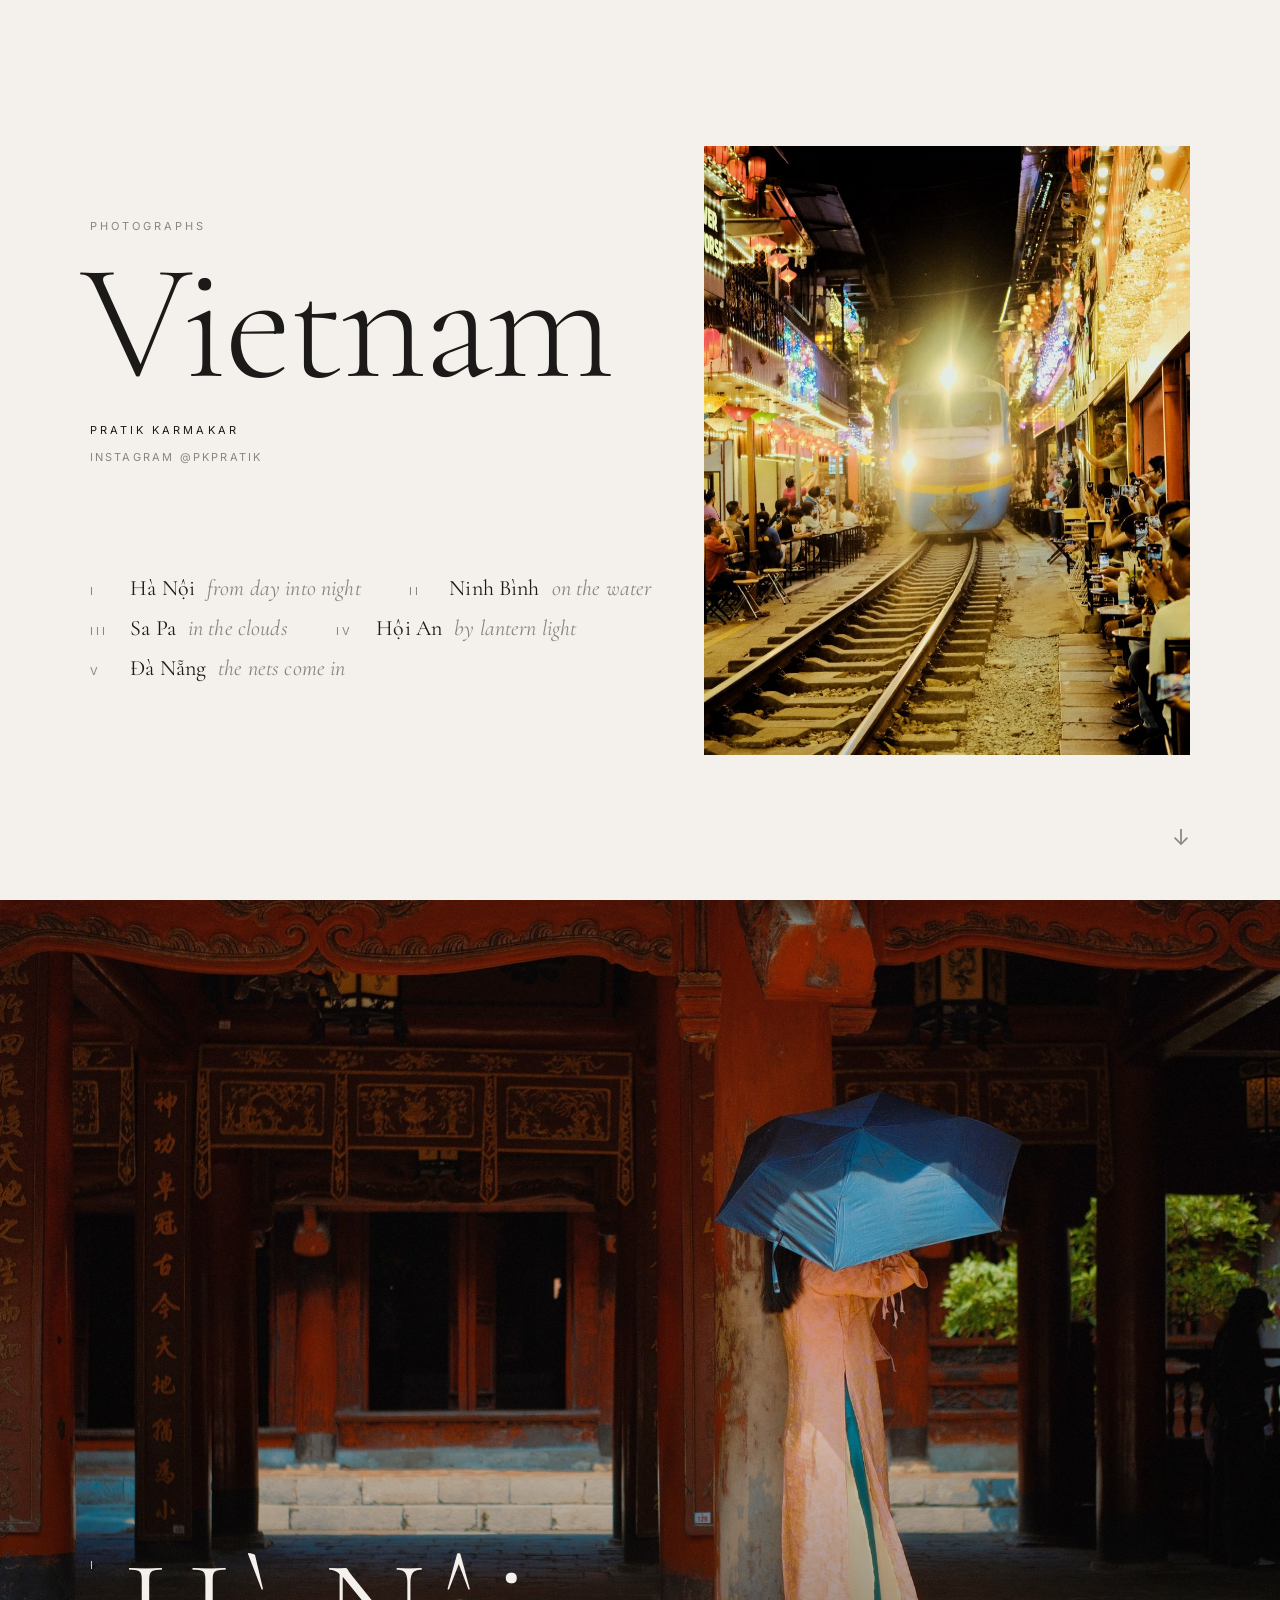
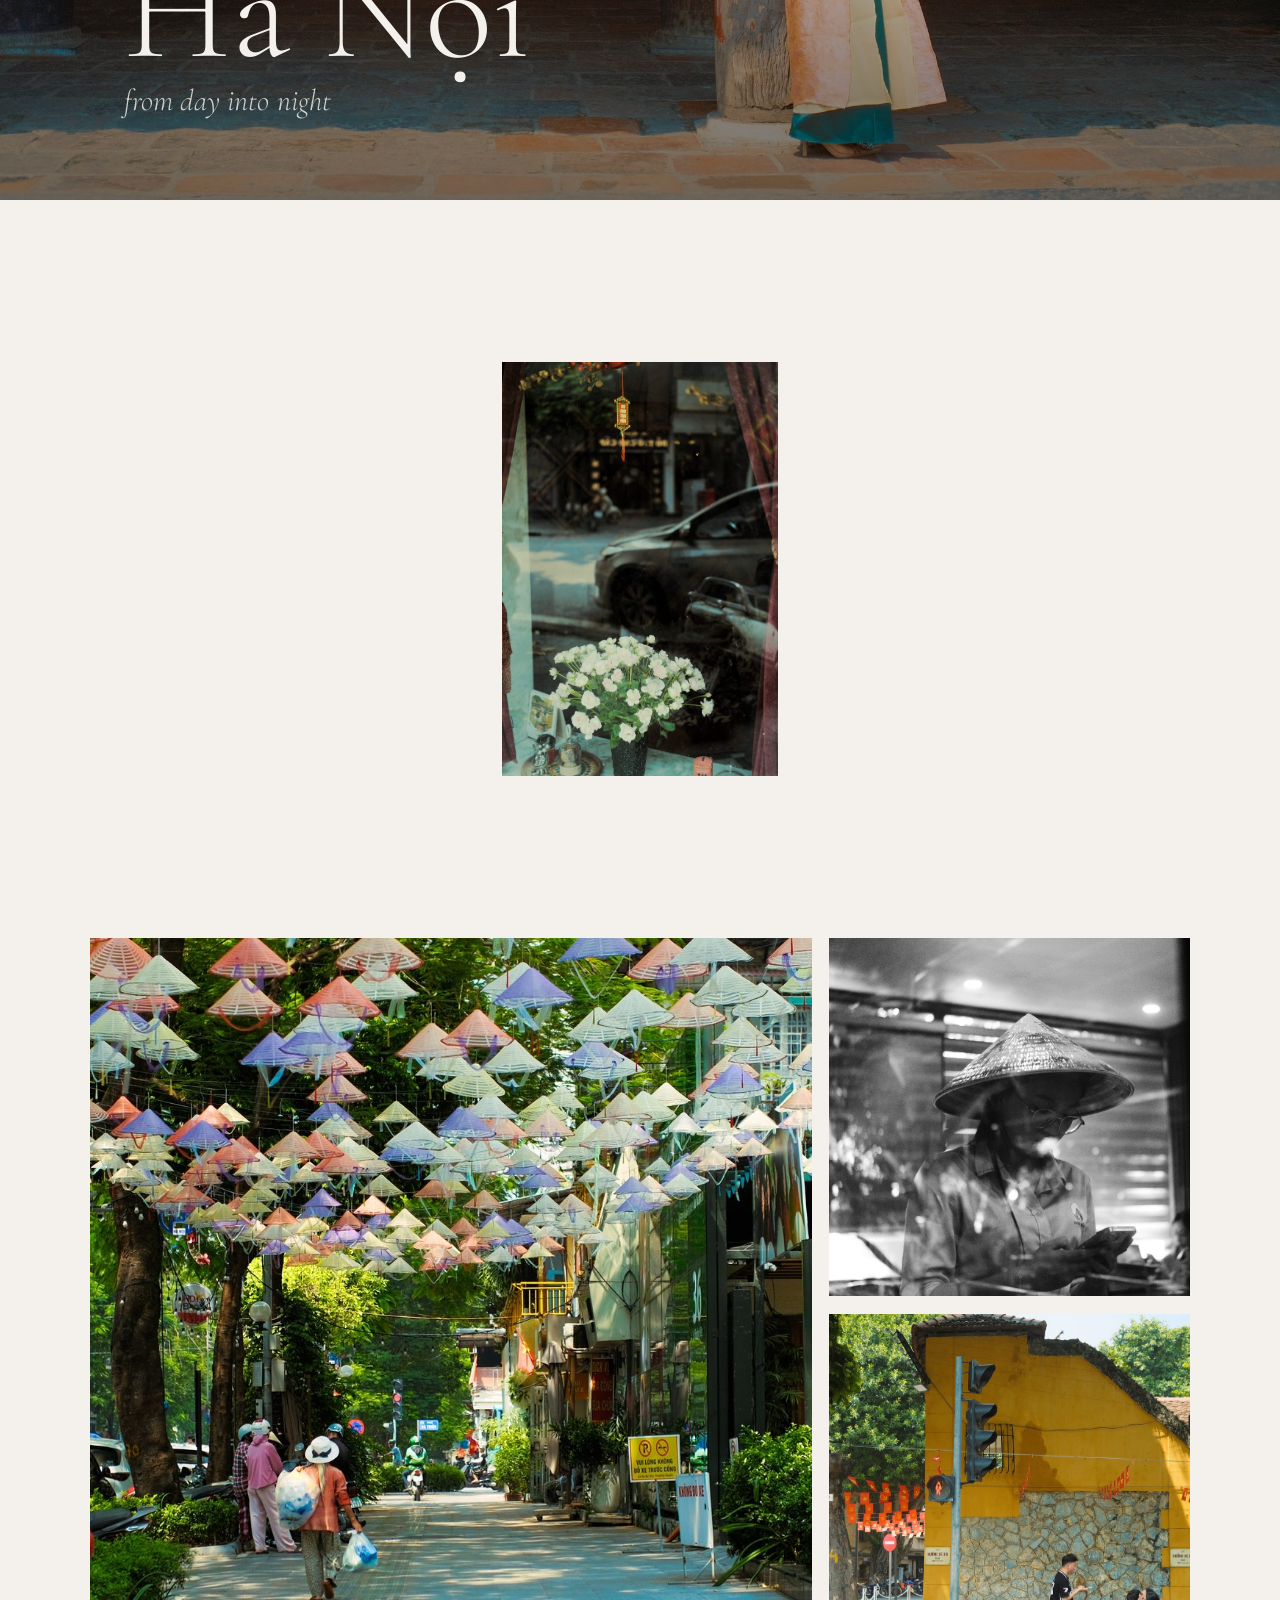
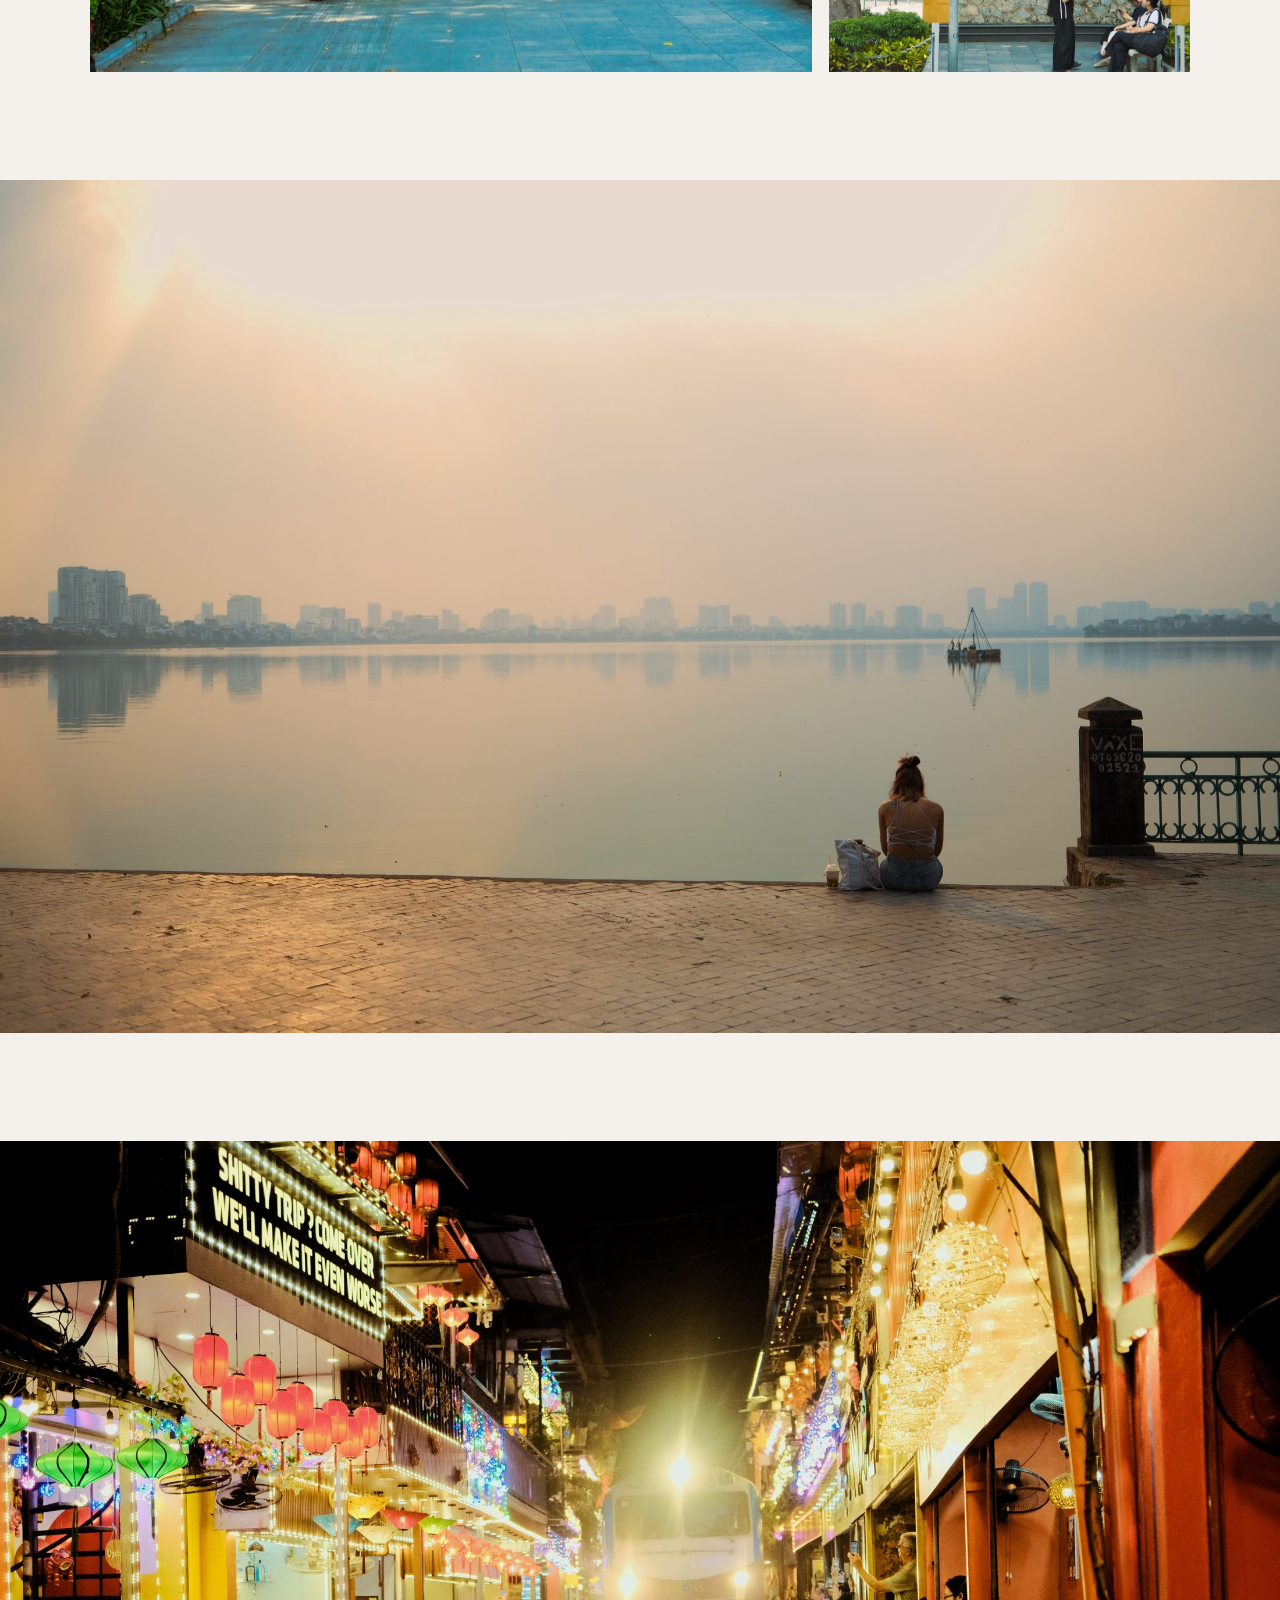
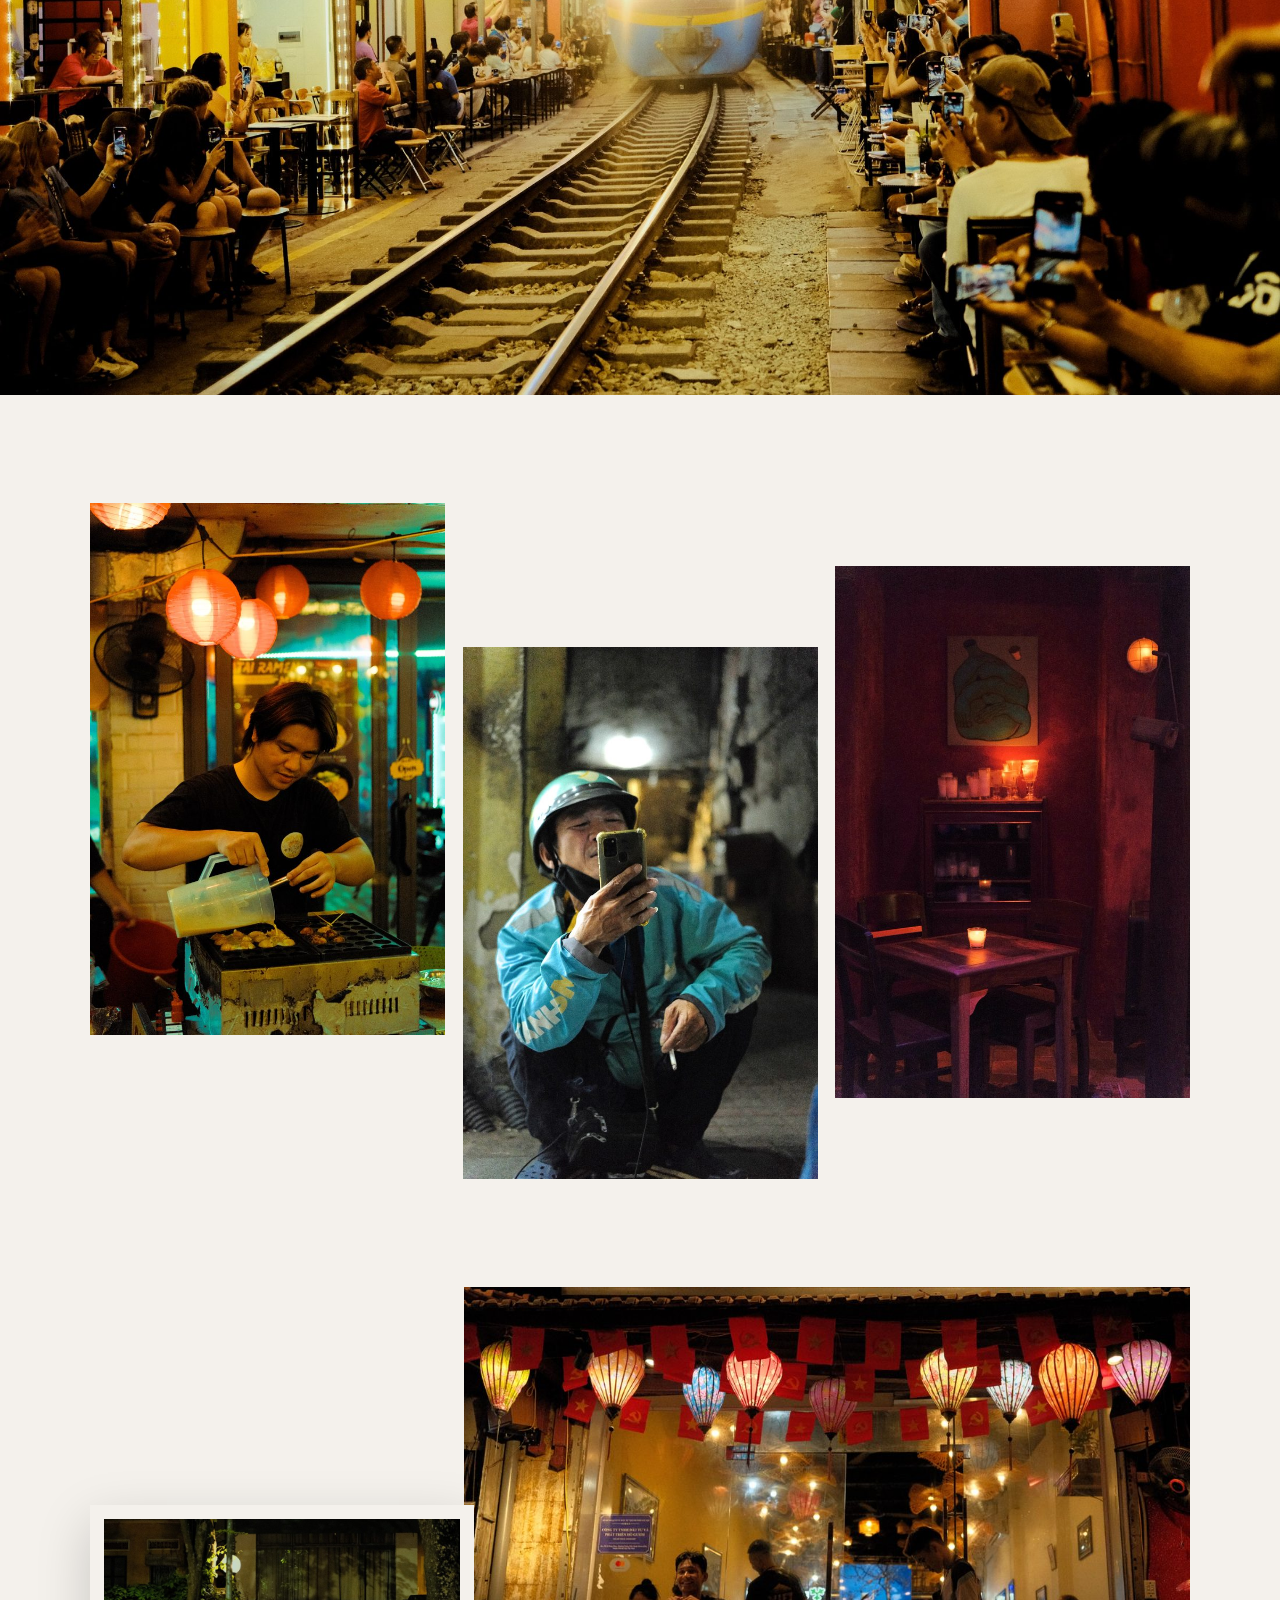
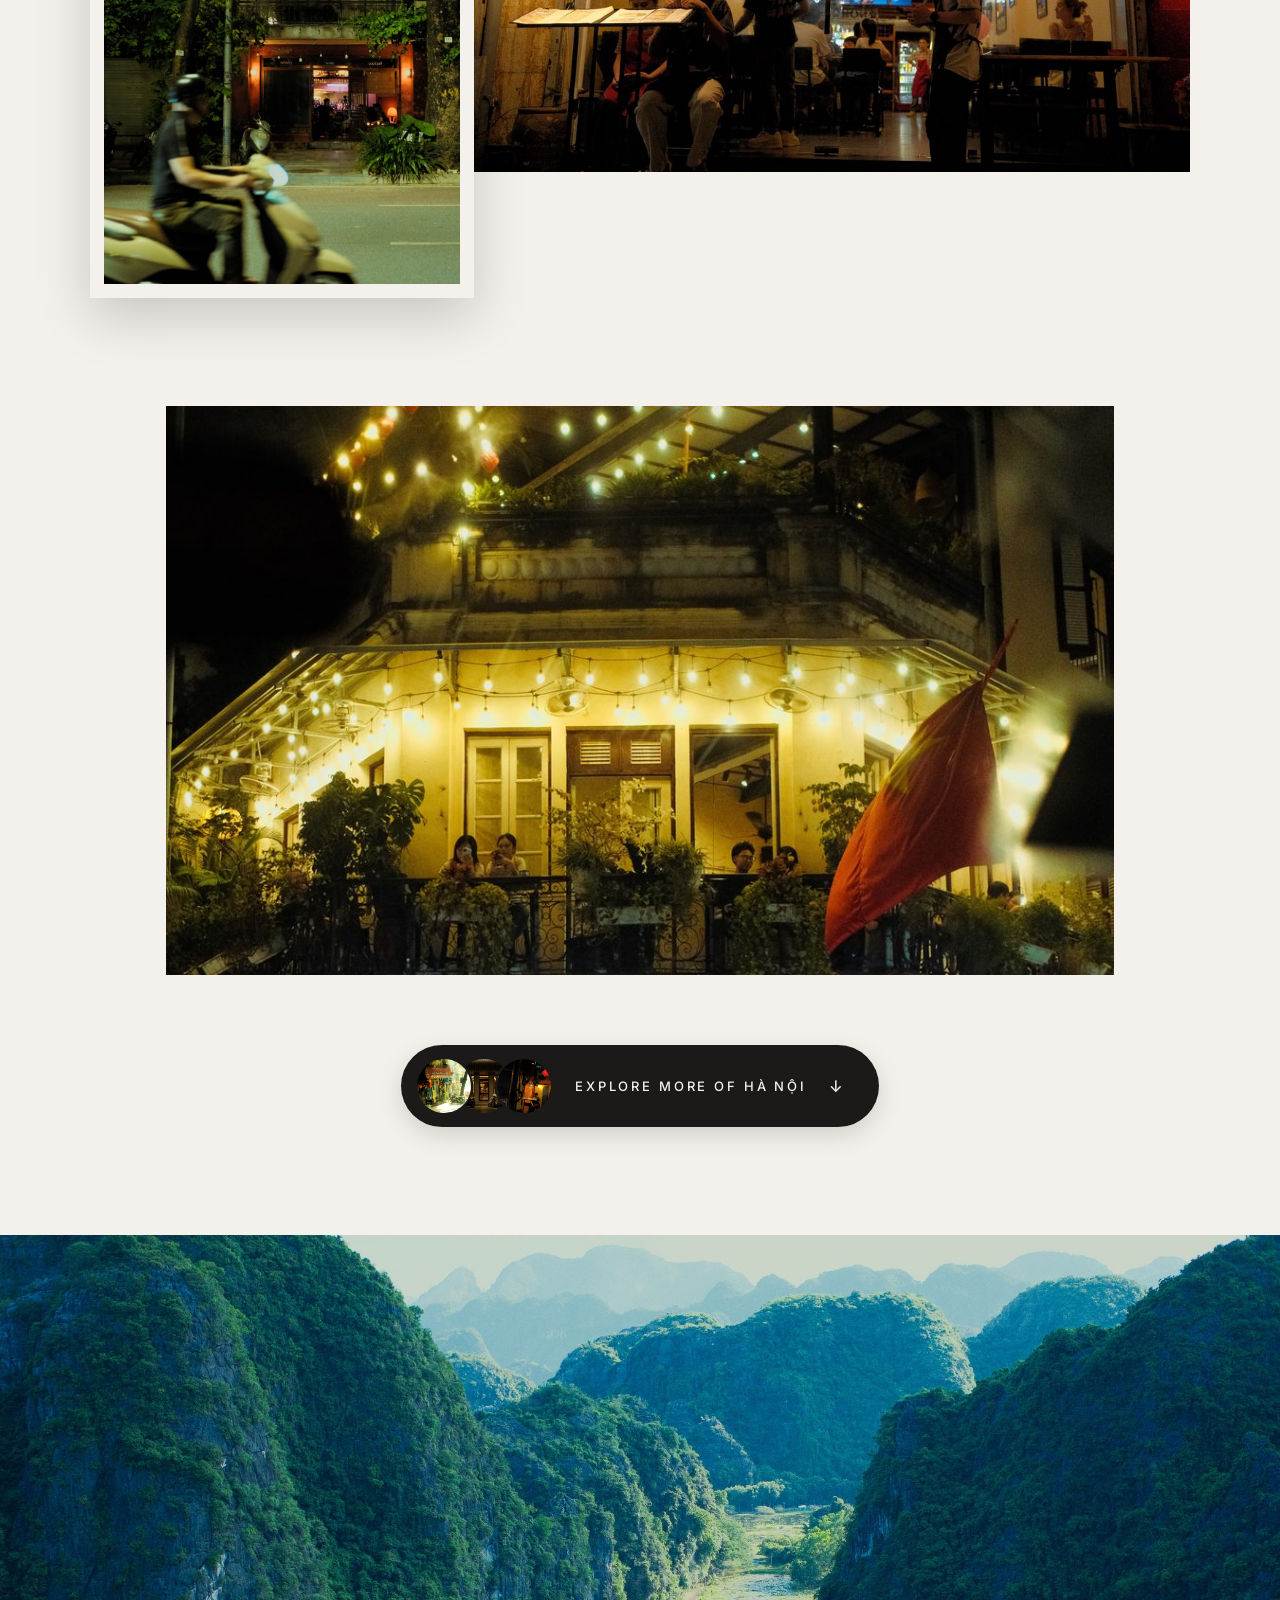
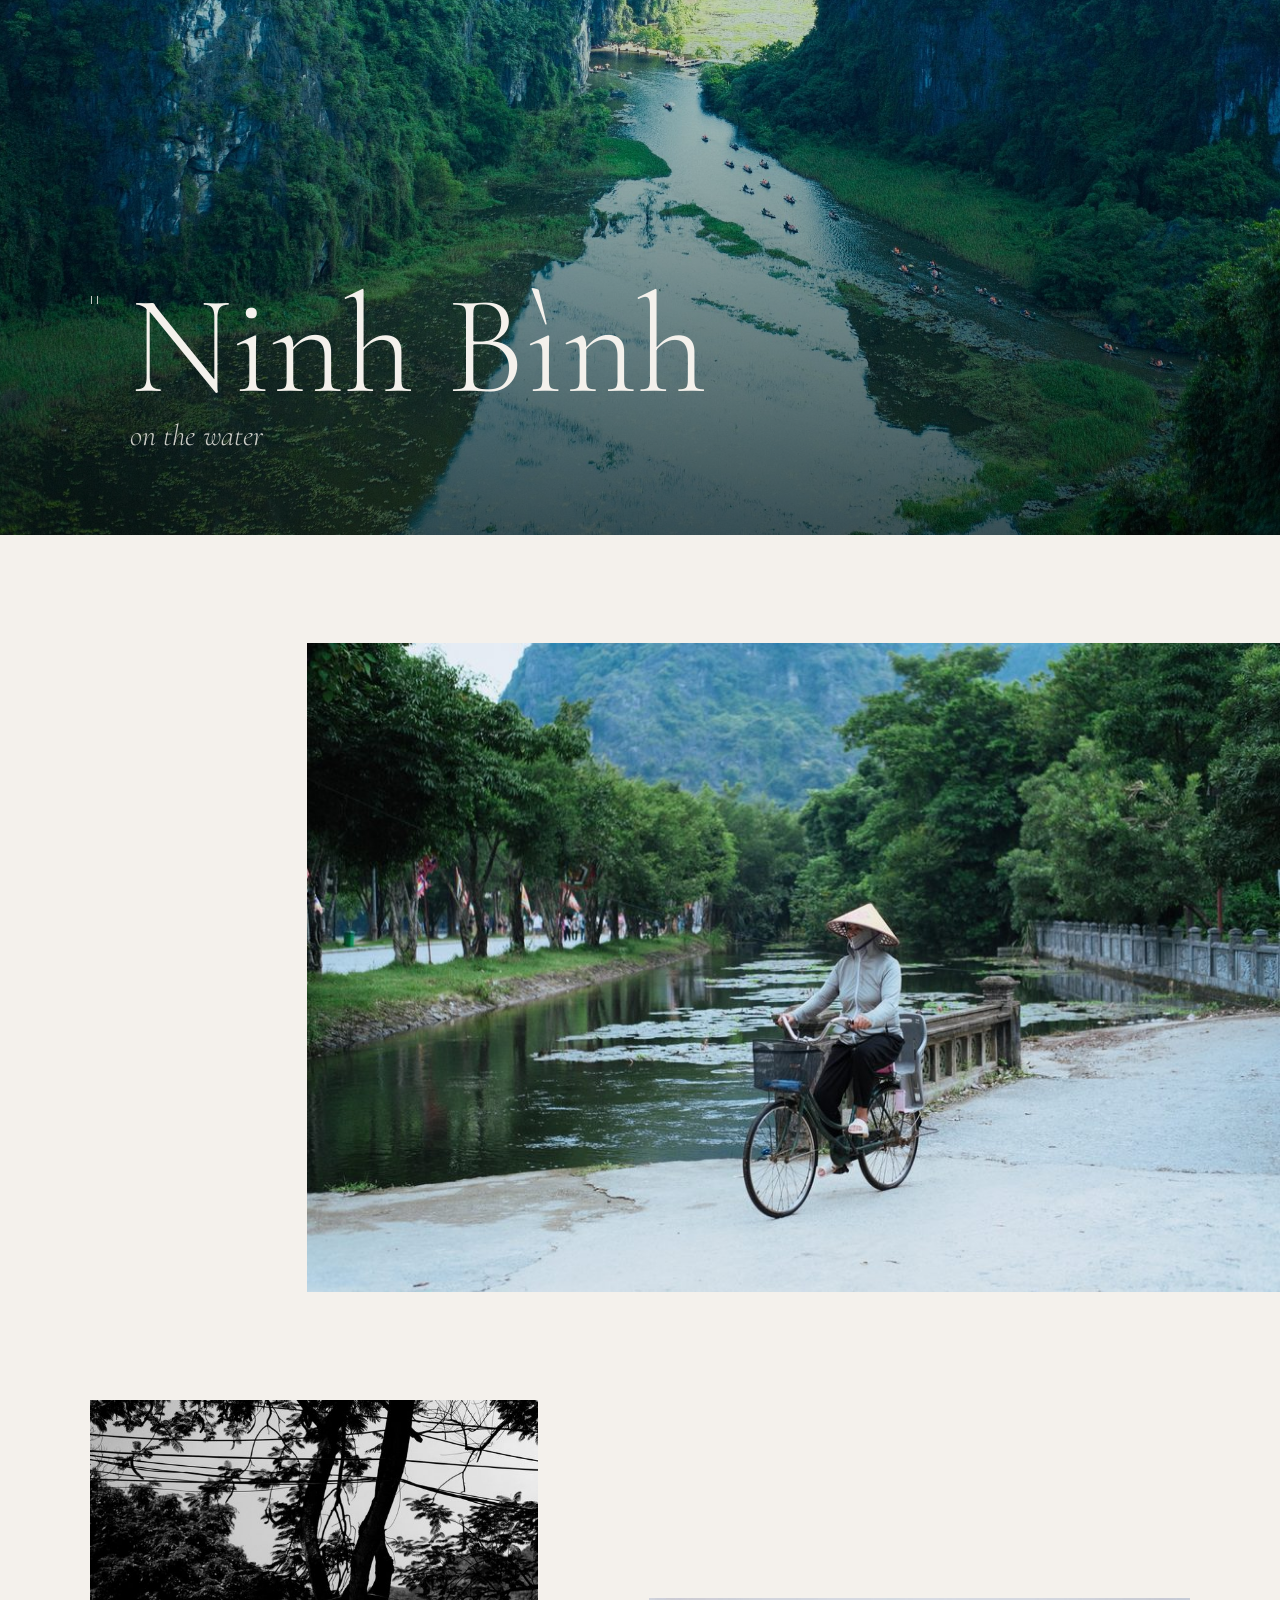
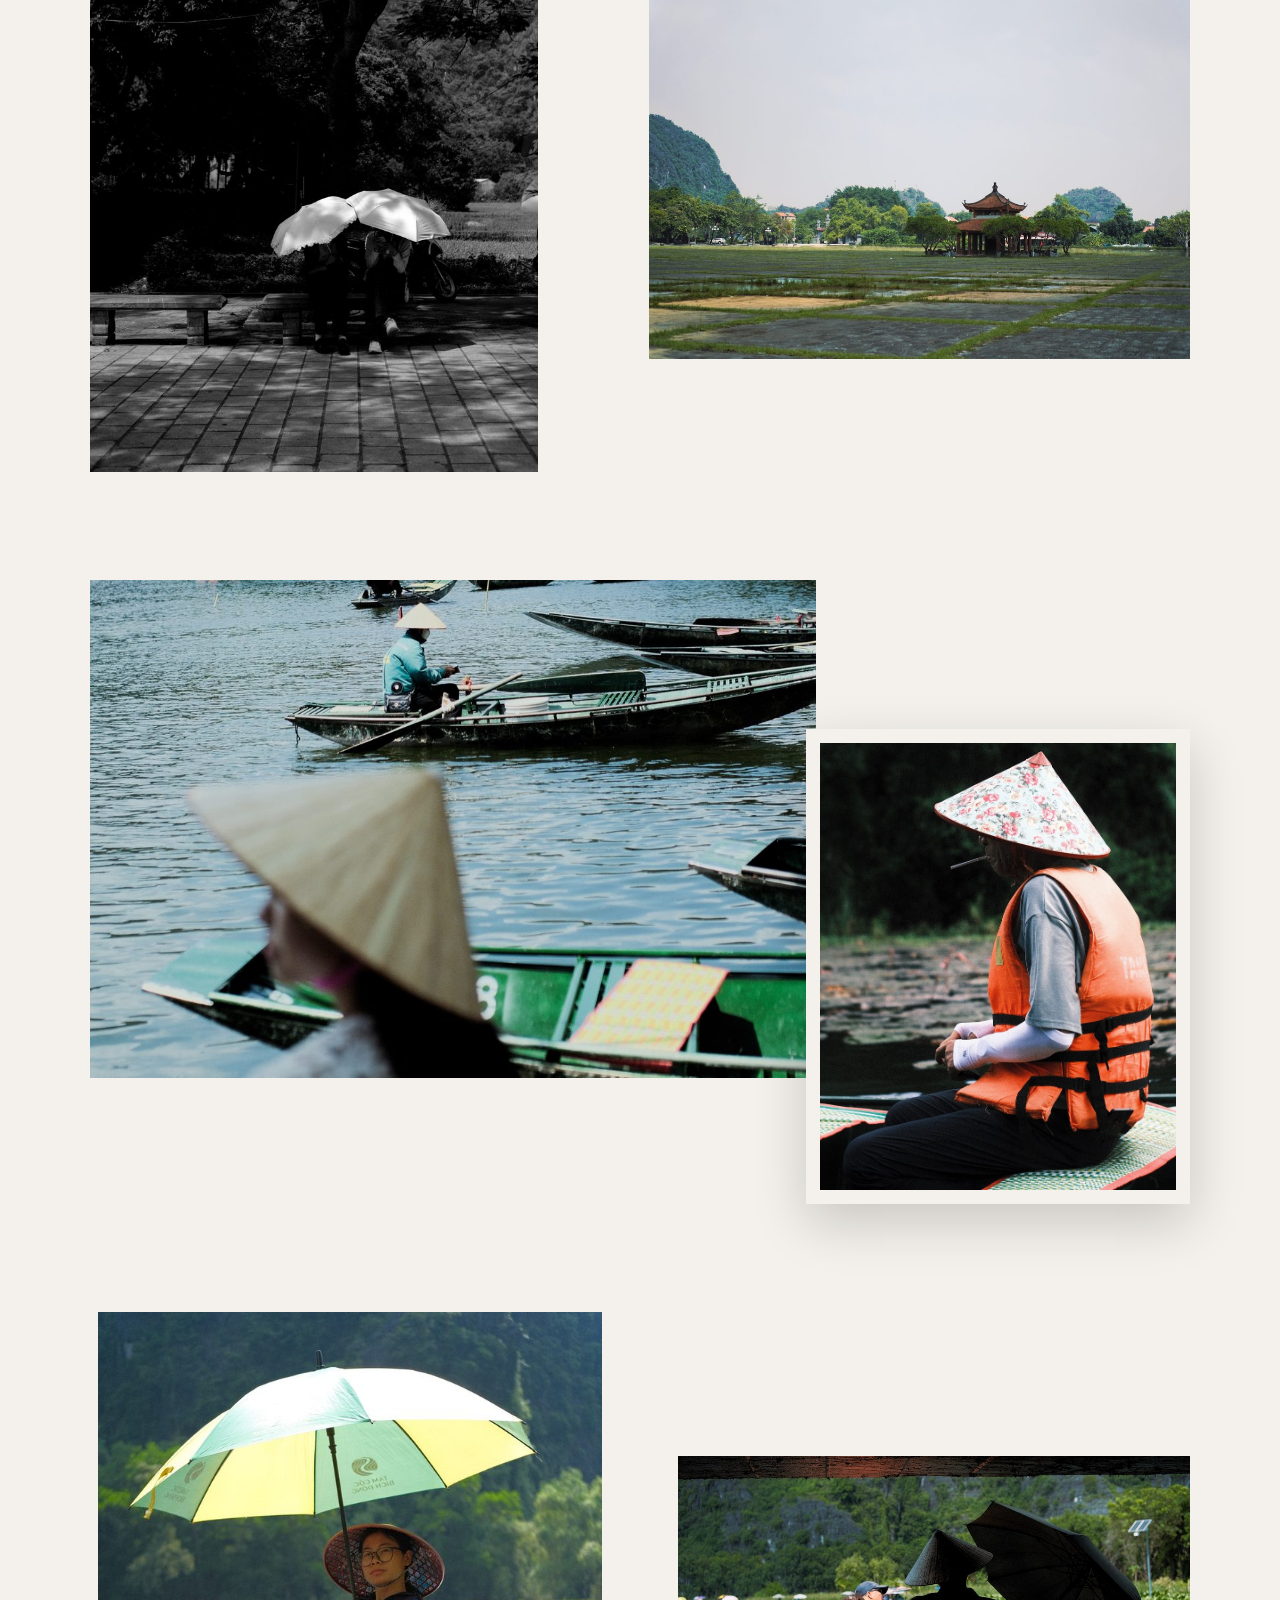
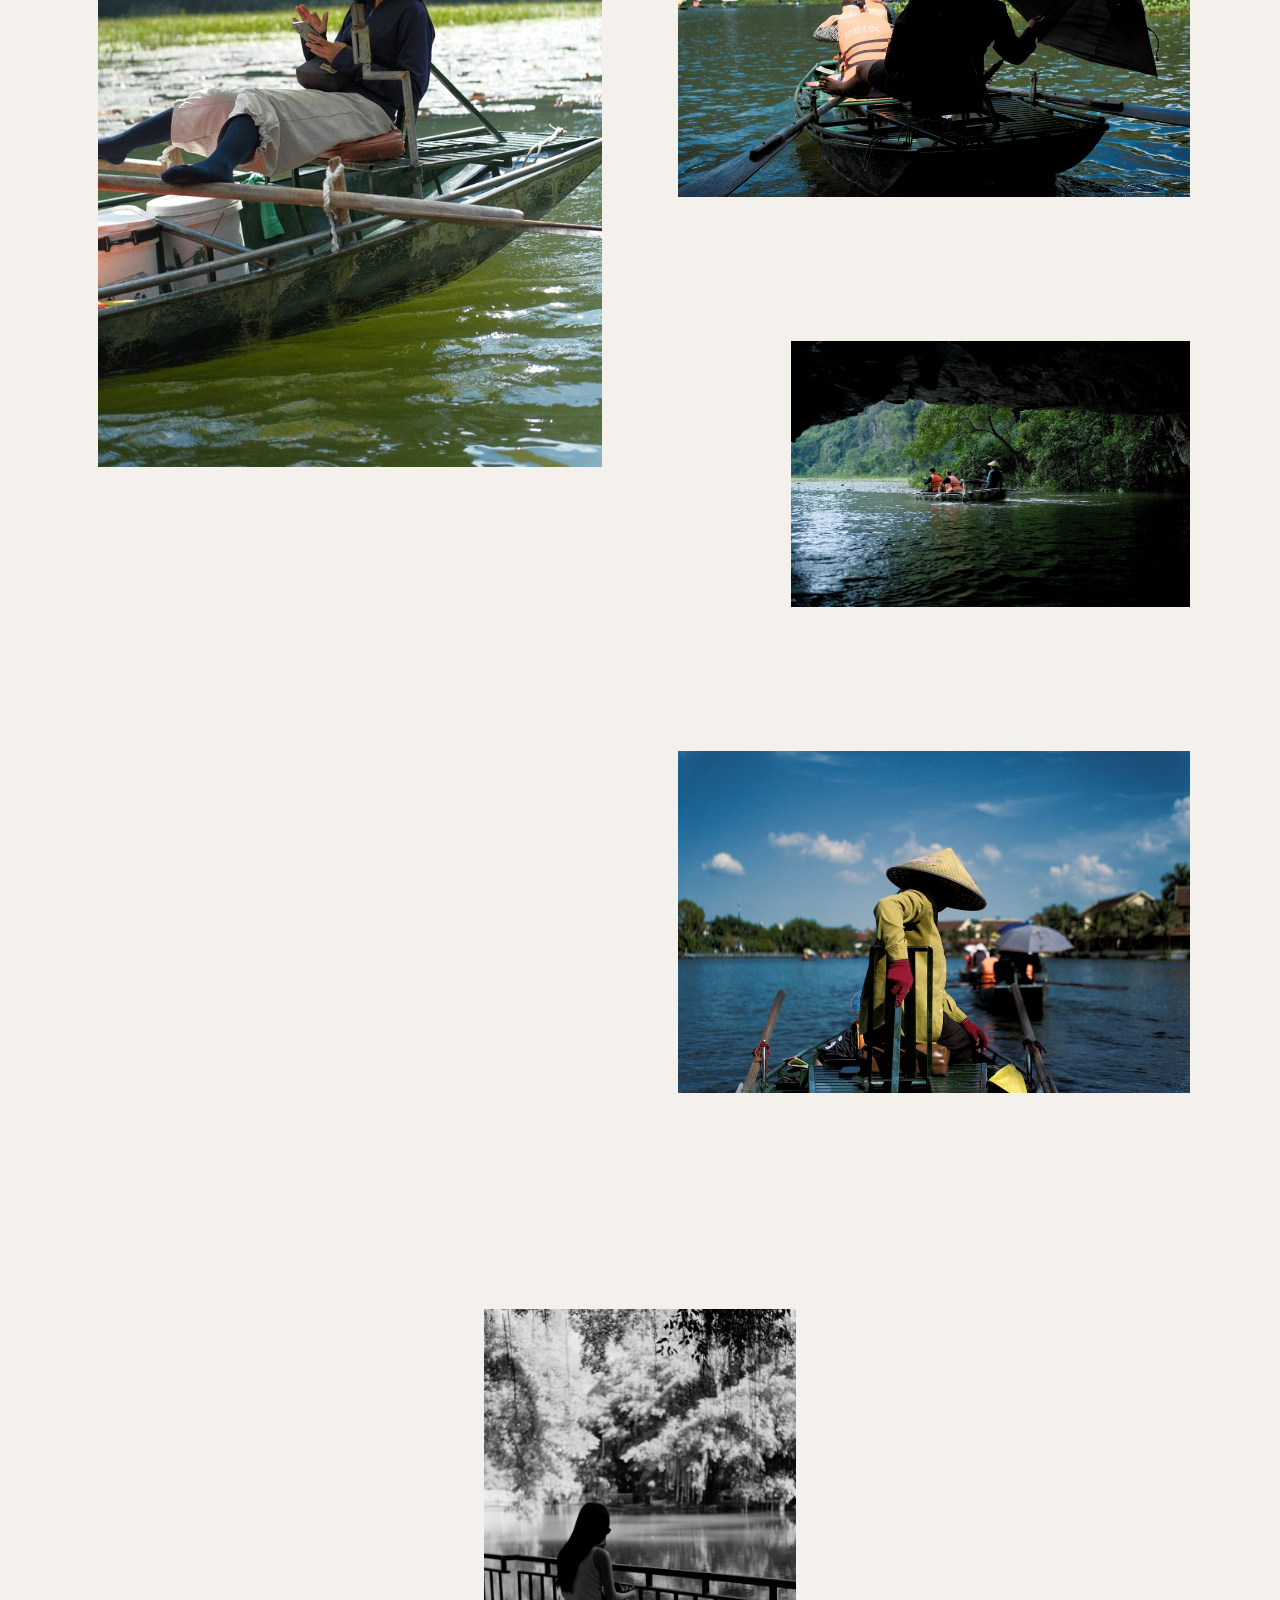
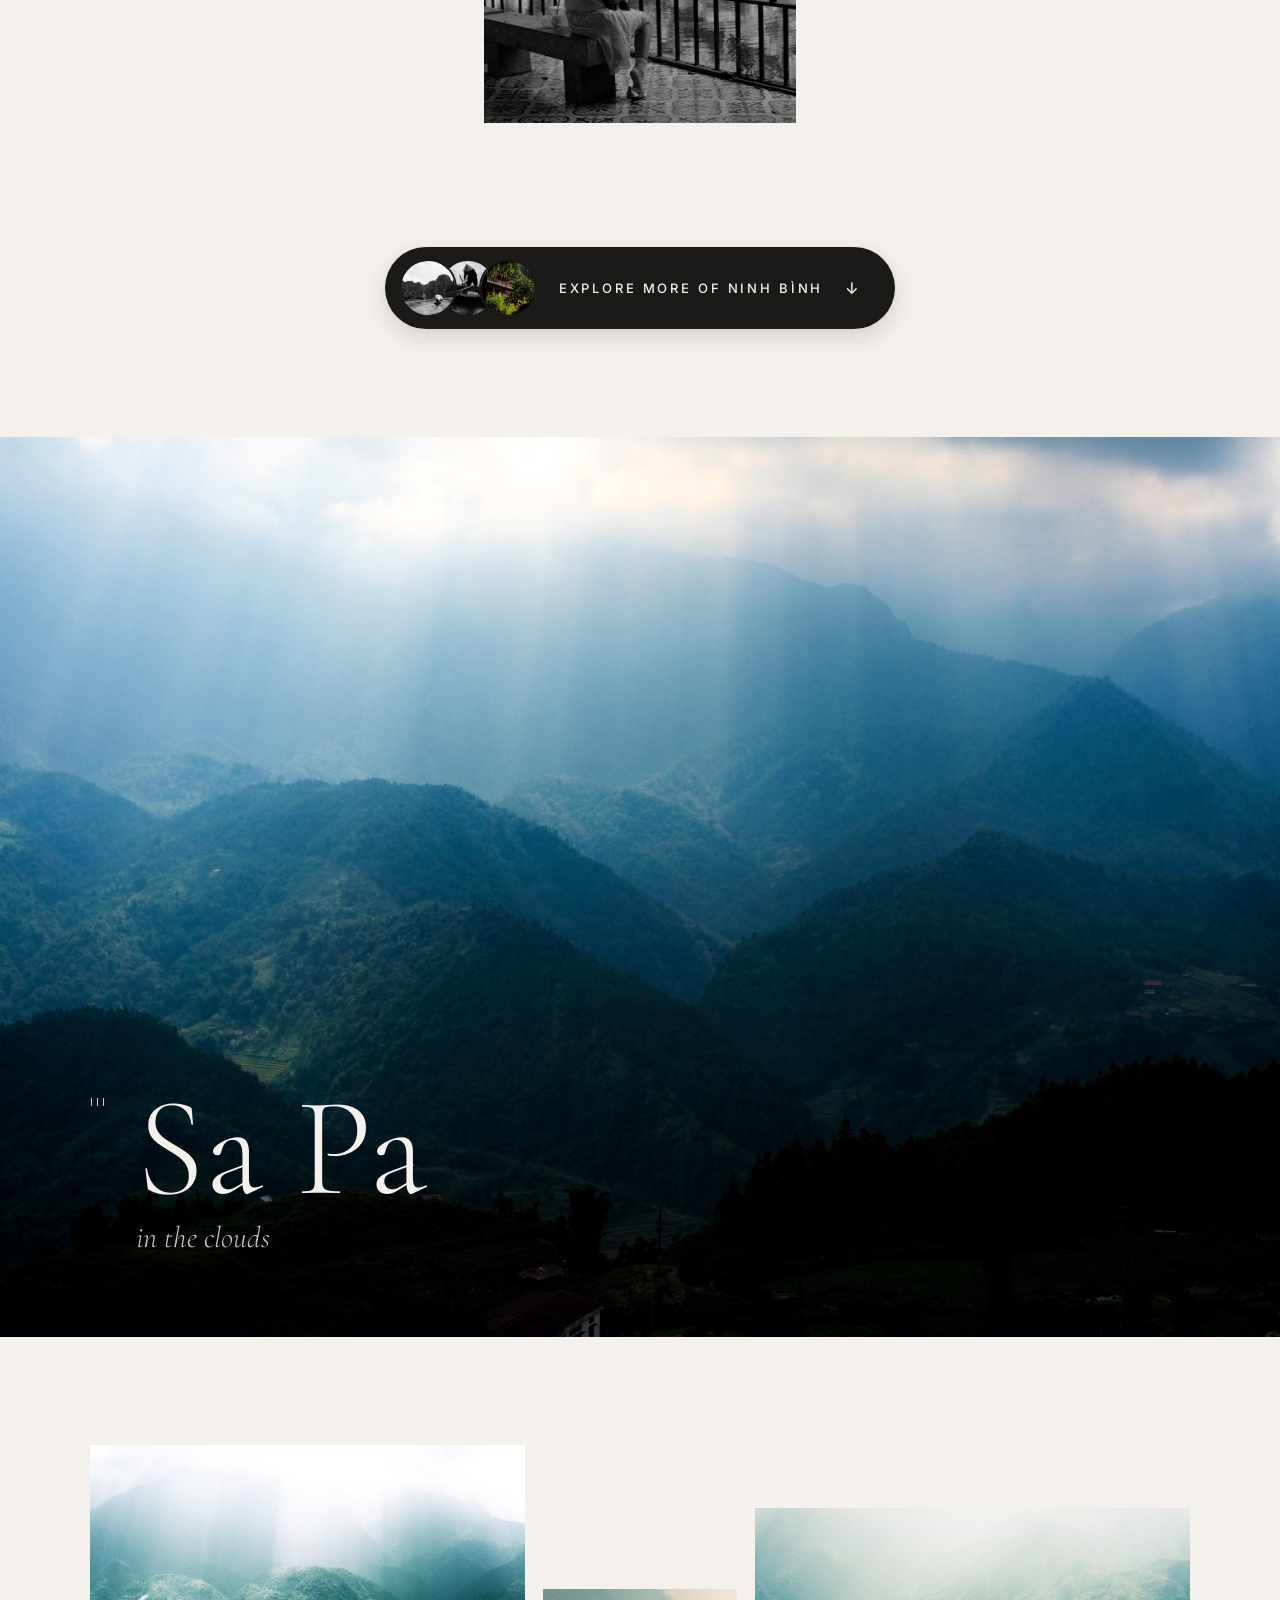
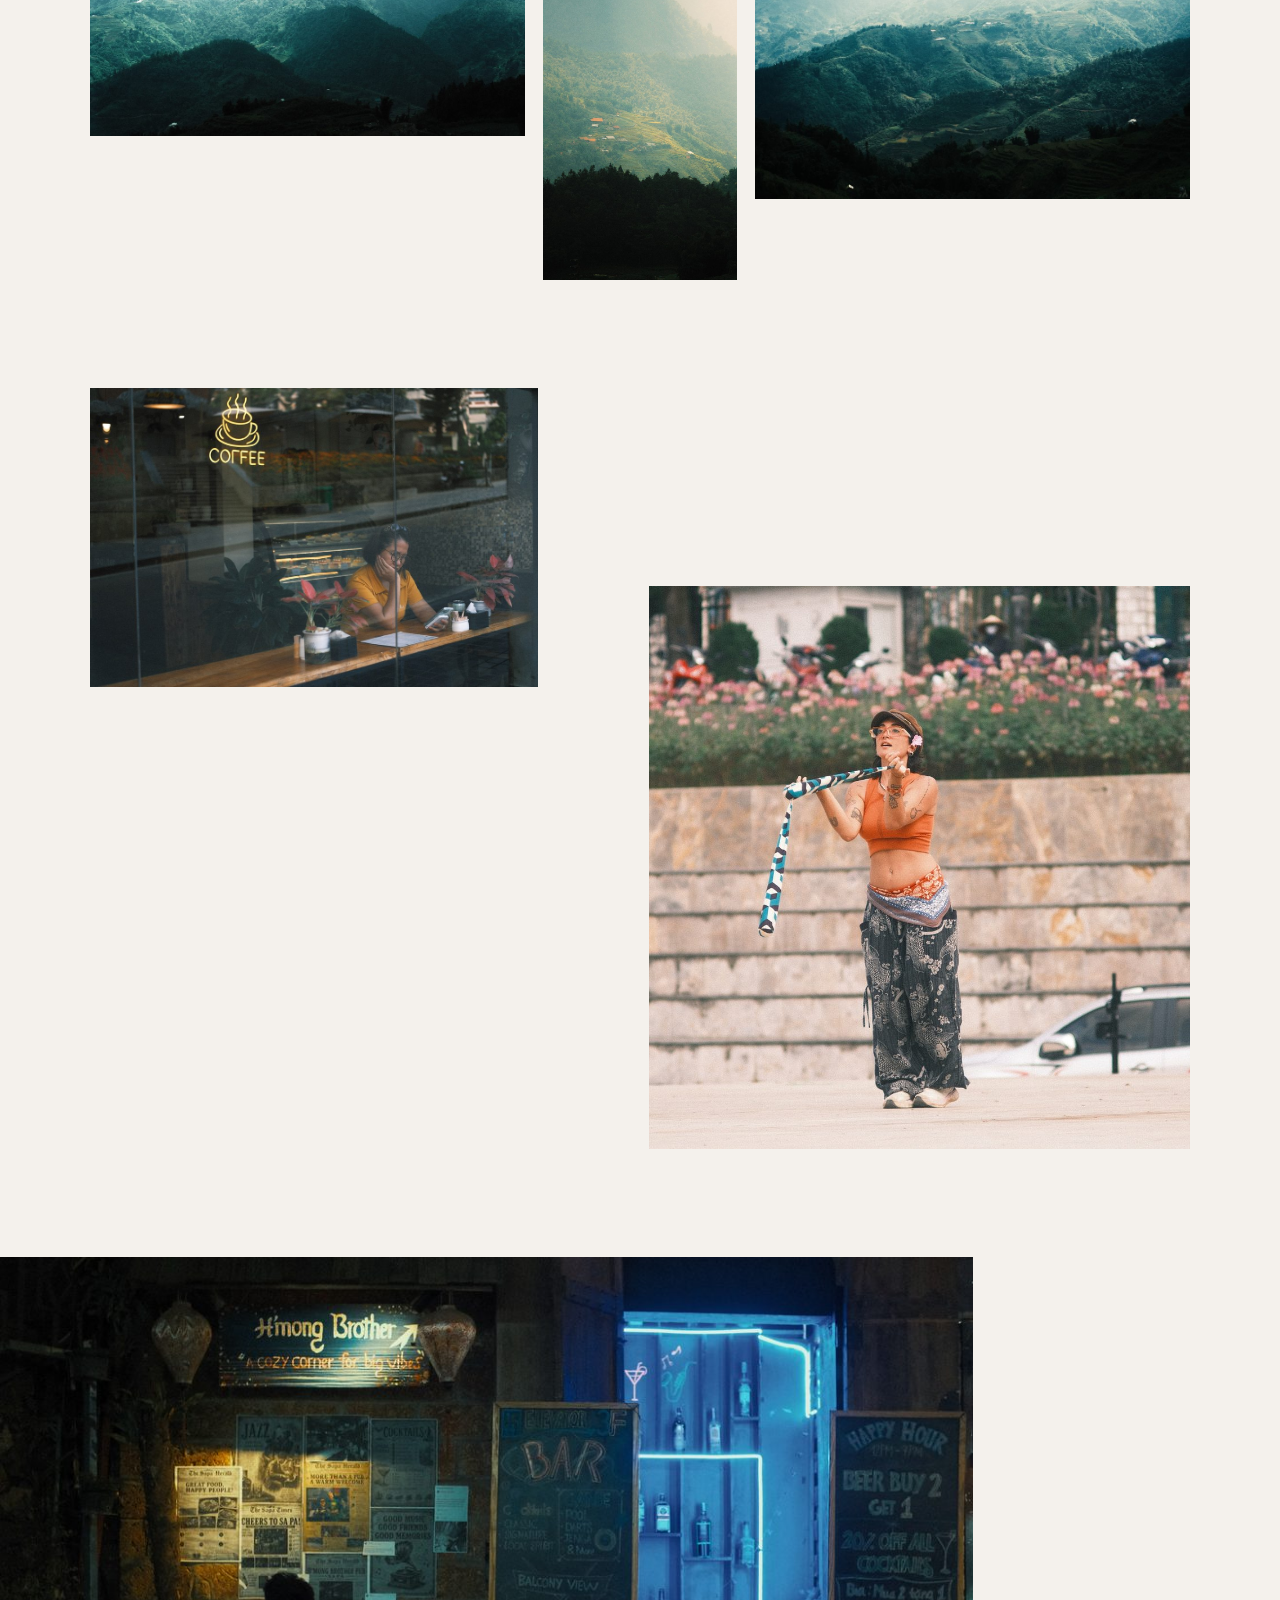
==== index.html @ 61fefc63 "Fix back to top link Co-Authored-By: Claude Opus 5.5 <noreply@anthropic.com>" ====
<!doctype html>
<html lang="en">
<head>
<meta charset="utf-8">
<meta name="viewport" content="width=device-width, initial-scale=1">
<title>Vietnam — Pratik Karmakar</title>
<meta name="description" content="Vietnam: photographs by Pratik Karmakar. Hà Nội, Ninh Bình, Sa Pa, Hội An and Đà Nẵng.">
<meta property="og:type" content="website">
<meta property="og:url" content="https://pratik2358.github.io/vietnam-photos/">
<meta property="og:title" content="Vietnam — Pratik Karmakar">
<meta property="og:description" content="Photographs by Pratik Karmakar. Hà Nội, Ninh Bình, Sa Pa, Hội An and Đà Nẵng.">
<meta property="og:image" content="https://pratik2358.github.io/vietnam-photos/img/share.jpg">
<meta property="og:image:width" content="1200">
<meta property="og:image:height" content="630">
<meta property="og:image:alt" content="Boats with lanterns on the river in Hội An at blue hour, under a full moon">
<meta name="twitter:card" content="summary_large_image">
<link rel="preconnect" href="https://fonts.googleapis.com">
<link rel="preconnect" href="https://fonts.gstatic.com" crossorigin>
<link href="https://fonts.googleapis.com/css2?family=Cormorant+Garamond:ital,wght@0,300;0,400;1,300&family=Inter:wght@400;500&display=swap" rel="stylesheet">
<link rel="stylesheet" href="style.css">
<script>document.documentElement.classList.add('js')</script>
</head>
<body data-tone="light">

<header class="intro" id="top">
  <div class="show" aria-hidden="true"><img src="img/show/9174.jpg" class="on" alt="" width="1000" height="1250"><img data-src="img/show/9770.jpg" alt="" width="1000" height="1250"><img data-src="img/show/9553.jpg" alt="" width="1000" height="1250"><img data-src="img/show/9389.jpg" alt="" width="1000" height="1250"><img data-src="img/show/0721.jpg" alt="" width="1000" height="1250"><img data-src="img/show/1027.jpg" alt="" width="1000" height="1250"><img data-src="img/show/2302.jpg" alt="" width="1000" height="1250"><img data-src="img/show/2474.jpg" alt="" width="1000" height="1250"><img data-src="img/show/1830.jpg" alt="" width="1000" height="1250"><img data-src="img/show/2098.jpg" alt="" width="1000" height="1250"></div>
  <p class="kicker">Photographs</p>
  <h1>Vietnam</h1>
  <p class="by">Pratik Karmakar</p>
  <a class="ig" href="https://www.instagram.com/pkpratik/" target="_blank" rel="noopener">Instagram @pkpratik</a>
  <ol class="toc"><li><a href="#hanoi"><span>I</span>Hà Nội <em>from day into night</em></a></li><li><a href="#ninh-binh"><span>II</span>Ninh Bình <em>on the water</em></a></li><li><a href="#sapa"><span>III</span>Sa Pa <em>in the clouds</em></a></li><li><a href="#hoi-an"><span>IV</span>Hội An <em>by lantern light</em></a></li><li><a href="#da-nang"><span>V</span>Đà Nẵng <em>the nets come in</em></a></li></ol>
  <a class="down" href="#hanoi" aria-label="Begin">&darr;</a>
</header>

<main><section id="hanoi" class="chapter"><div class="part" data-tone="light"><div class="r cover" style="--focus:64% 50%"><figure class="ph " style="--ar:1.4997"><img src="img/s/9770.jpg" srcset="img/s/9770.jpg 1000w, img/l/9770.jpg 2200w" sizes="100vw" width="2200" height="1467" loading="eager" decoding="async" alt="" data-full="img/l/9770.jpg"></figure><header class="ch-head on-photo"><span class="num">I</span><h2>Hà Nội</h2><p>from day into night</p></header></div><div class="r whisper"><figure class="ph " style="--ar:0.6668"><img src="img/s/9715.jpg" srcset="img/s/9715.jpg 1000w, img/l/9715.jpg 2200w" sizes="(max-width: 700px) 60vw, 30vw" width="1467" height="2200" loading="lazy" decoding="async" alt="" data-full="img/l/9715.jpg"></figure></div><div class="r mosaic mosaic-l"><div class="m"><figure class="ph big" style="--ar:0.9818"><img src="img/s/9672.jpg" srcset="img/s/9672.jpg 1000w, img/l/9672.jpg 2200w" sizes="(max-width: 700px) 100vw, 60vw" width="2160" height="2200" loading="lazy" decoding="async" alt="" data-full="img/l/9672.jpg"></figure><figure class="ph " style="--ar:0.9655"><img src="img/s/9606.jpg" srcset="img/s/9606.jpg 1000w, img/l/9606.jpg 2200w" sizes="(max-width: 700px) 100vw, 34vw" width="2124" height="2200" loading="lazy" decoding="async" alt="" data-full="img/l/9606.jpg"></figure><figure class="ph " style="--ar:1.0984"><img src="img/s/9701.jpg" srcset="img/s/9701.jpg 1000w, img/l/9701.jpg 2200w" sizes="(max-width: 700px) 100vw, 34vw" width="2200" height="2003" loading="lazy" decoding="async" alt="" data-full="img/l/9701.jpg"></figure></div></div><div class="r extra overlap overlap"><figure class="ph big" style="--ar:1.3333"><img src="img/s/9201.jpg" srcset="img/s/9201.jpg 1000w, img/l/9201.jpg 2200w" sizes="(max-width: 700px) 100vw, 64vw" width="2200" height="1650" loading="lazy" decoding="async" alt="" data-full="img/l/9201.jpg"></figure><figure class="ph small" style="--ar:1.2791"><img src="img/s/9722.jpg" srcset="img/s/9722.jpg 1000w, img/l/9722.jpg 2200w" sizes="(max-width: 700px) 55vw, 30vw" width="2200" height="1720" loading="lazy" decoding="async" alt="" data-full="img/l/9722.jpg"></figure></div><div class="r extra sticky sticky-l"><div class="pin"><figure class="ph " style="--ar:0.7850"><img src="img/s/9824.jpg" srcset="img/s/9824.jpg 1000w, img/l/9824.jpg 2200w" sizes="(max-width: 700px) 100vw, 50vw" width="1727" height="2200" loading="lazy" decoding="async" alt="" data-full="img/l/9824.jpg"></figure></div><div class="col"><figure class="ph " style="--ar:1.4618"><img src="img/s/9742.jpg" srcset="img/s/9742.jpg 1000w, img/l/9742.jpg 2200w" sizes="(max-width: 700px) 100vw, 50vw" width="2200" height="1505" loading="lazy" decoding="async" alt="" data-full="img/l/9742.jpg"></figure><figure class="ph " style="--ar:0.9641"><img src="img/s/9738.jpg" srcset="img/s/9738.jpg 1000w, img/l/9738.jpg 2200w" sizes="(max-width: 700px) 100vw, 50vw" width="2121" height="2200" loading="lazy" decoding="async" alt="" data-full="img/l/9738.jpg"></figure><figure class="ph " style="--ar:0.8868"><img src="img/s/9842.jpg" srcset="img/s/9842.jpg 1000w, img/l/9842.jpg 2200w" sizes="(max-width: 700px) 100vw, 50vw" width="1951" height="2200" loading="lazy" decoding="async" alt="" data-full="img/l/9842.jpg"></figure></div></div><div class="r full"><figure class="ph " style="--ar:1.4997"><img src="img/s/9890.jpg" srcset="img/s/9890.jpg 1000w, img/l/9890.jpg 2200w" sizes="100vw" width="2200" height="1467" loading="lazy" decoding="async" alt="" data-full="img/l/9890.jpg"></figure></div></div><div class="part" data-tone="dark"><div class="r full"><figure class="ph " style="--ar:1.4997"><img src="img/s/9174.jpg" srcset="img/s/9174.jpg 1000w, img/l/9174.jpg 2200w" sizes="100vw" width="2200" height="1467" loading="lazy" decoding="async" alt="" data-full="img/l/9174.jpg"></figure></div><div class="r wave"><figure class="ph " style="--ar:0.6668"><img src="img/s/9121.jpg" srcset="img/s/9121.jpg 1000w, img/l/9121.jpg 2200w" sizes="(max-width: 700px) 100vw, 34vw" width="1467" height="2200" loading="lazy" decoding="async" alt="" data-full="img/l/9121.jpg"></figure><figure class="ph " style="--ar:0.6668"><img src="img/s/9026.jpg" srcset="img/s/9026.jpg 1000w, img/l/9026.jpg 2200w" sizes="(max-width: 700px) 100vw, 34vw" width="1467" height="2200" loading="lazy" decoding="async" alt="" data-full="img/l/9026.jpg"></figure><figure class="ph " style="--ar:0.6668"><img src="img/s/9016.jpg" srcset="img/s/9016.jpg 1000w, img/l/9016.jpg 2200w" sizes="(max-width: 700px) 100vw, 34vw" width="1467" height="2200" loading="lazy" decoding="async" alt="" data-full="img/l/9016.jpg"></figure></div><div class="r overlap overlap-r"><figure class="ph big" style="--ar:1.4997"><img src="img/s/9070.jpg" srcset="img/s/9070.jpg 1000w, img/l/9070.jpg 2200w" sizes="(max-width: 700px) 100vw, 64vw" width="2200" height="1467" loading="lazy" decoding="async" alt="" data-full="img/l/9070.jpg"></figure><figure class="ph small" style="--ar:0.9755"><img src="img/s/9636.jpg" srcset="img/s/9636.jpg 1000w, img/l/9636.jpg 2200w" sizes="(max-width: 700px) 55vw, 30vw" width="2146" height="2200" loading="lazy" decoding="async" alt="" data-full="img/l/9636.jpg"></figure></div><div class="r extra stagger"><figure class="ph a" style="--ar:1.3002"><img src="img/s/9085.jpg" srcset="img/s/9085.jpg 1000w, img/l/9085.jpg 2200w" sizes="(max-width: 700px) 100vw, 40vw" width="2200" height="1692" loading="lazy" decoding="async" alt="" data-full="img/l/9085.jpg"></figure><figure class="ph b" style="--ar:1.4997"><img src="img/s/9096.jpg" srcset="img/s/9096.jpg 1000w, img/l/9096.jpg 2200w" sizes="(max-width: 700px) 100vw, 60vw" width="2200" height="1467" loading="lazy" decoding="async" alt="" data-full="img/l/9096.jpg"></figure></div><div class="r extra sticky sticky-r"><div class="pin"><figure class="ph " style="--ar:0.6668"><img src="img/s/9068.jpg" srcset="img/s/9068.jpg 1000w, img/l/9068.jpg 2200w" sizes="(max-width: 700px) 100vw, 50vw" width="1467" height="2200" loading="lazy" decoding="async" alt="" data-full="img/l/9068.jpg"></figure></div><div class="col"><figure class="ph " style="--ar:1.1634"><img src="img/s/9084.jpg" srcset="img/s/9084.jpg 1000w, img/l/9084.jpg 2200w" sizes="(max-width: 700px) 100vw, 50vw" width="2200" height="1891" loading="lazy" decoding="async" alt="" data-full="img/l/9084.jpg"></figure><figure class="ph " style="--ar:1.4997"><img src="img/s/9145.jpg" srcset="img/s/9145.jpg 1000w, img/l/9145.jpg 2200w" sizes="(max-width: 700px) 100vw, 50vw" width="2200" height="1467" loading="lazy" decoding="async" alt="" data-full="img/l/9145.jpg"></figure><figure class="ph " style="--ar:1.1885"><img src="img/s/9131.jpg" srcset="img/s/9131.jpg 1000w, img/l/9131.jpg 2200w" sizes="(max-width: 700px) 100vw, 50vw" width="2200" height="1851" loading="lazy" decoding="async" alt="" data-full="img/l/9131.jpg"></figure></div></div><div class="r extra mosaic mosaic-r"><div class="m"><figure class="ph big" style="--ar:1.0314"><img src="img/s/9099.jpg" srcset="img/s/9099.jpg 1000w, img/l/9099.jpg 2200w" sizes="(max-width: 700px) 100vw, 60vw" width="2200" height="2133" loading="lazy" decoding="async" alt="" data-full="img/l/9099.jpg"></figure><figure class="ph " style="--ar:0.8005"><img src="img/s/9138.jpg" srcset="img/s/9138.jpg 1000w, img/l/9138.jpg 2200w" sizes="(max-width: 700px) 100vw, 34vw" width="1761" height="2200" loading="lazy" decoding="async" alt="" data-full="img/l/9138.jpg"></figure><figure class="ph " style="--ar:1.2168"><img src="img/s/9148.jpg" srcset="img/s/9148.jpg 1000w, img/l/9148.jpg 2200w" sizes="(max-width: 700px) 100vw, 34vw" width="2200" height="1808" loading="lazy" decoding="async" alt="" data-full="img/l/9148.jpg"></figure></div></div><div class="r extra bleed bleed-l"><figure class="ph " style="--ar:1.4997"><img src="img/s/9112.jpg" srcset="img/s/9112.jpg 1000w, img/l/9112.jpg 2200w" sizes="(max-width: 700px) 100vw, 75vw" width="2200" height="1467" loading="lazy" decoding="async" alt="" data-full="img/l/9112.jpg"></figure></div><div class="r extra stagger"><figure class="ph a" style="--ar:1.3977"><img src="img/s/9137.jpg" srcset="img/s/9137.jpg 1000w, img/l/9137.jpg 2200w" sizes="(max-width: 700px) 100vw, 40vw" width="2200" height="1574" loading="lazy" decoding="async" alt="" data-full="img/l/9137.jpg"></figure><figure class="ph b" style="--ar:1.4997"><img src="img/s/9072.jpg" srcset="img/s/9072.jpg 1000w, img/l/9072.jpg 2200w" sizes="(max-width: 700px) 100vw, 60vw" width="2200" height="1467" loading="lazy" decoding="async" alt="" data-full="img/l/9072.jpg"></figure></div><div class="r solo center"><figure class="ph " style="--ar:1.6641"><img src="img/s/9639.jpg" srcset="img/s/9639.jpg 1000w, img/l/9639.jpg 2200w" sizes="(max-width: 700px) 100vw, 70vw" width="2200" height="1322" loading="lazy" decoding="async" alt="" data-full="img/l/9639.jpg"></figure></div></div><div class="more"><button class="more-btn" type="button" aria-expanded="false"><span class="more-thumbs" aria-hidden="true"><img src="img/s/9201.jpg" alt="" loading="lazy" decoding="async"><img src="img/s/9068.jpg" alt="" loading="lazy" decoding="async"><img src="img/s/9072.jpg" alt="" loading="lazy" decoding="async"></span><span class="more-open">Explore more of Hà Nội</span><span class="more-close">Show less</span><span class="more-arrow" aria-hidden="true">&darr;</span></button></div></section><section id="ninh-binh" class="chapter"><div class="part" data-tone="light"><div class="r cover" style="--focus:50% 60%"><figure class="ph " style="--ar:1.4997"><img src="img/s/9553.jpg" srcset="img/s/9553.jpg 1000w, img/l/9553.jpg 2200w" sizes="100vw" width="2200" height="1467" loading="eager" decoding="async" alt="" data-full="img/l/9553.jpg"></figure><header class="ch-head on-photo"><span class="num">II</span><h2>Ninh Bình</h2><p>on the water</p></header></div><div class="r bleed bleed-r"><figure class="ph " style="--ar:1.4997"><img src="img/s/9222.jpg" srcset="img/s/9222.jpg 1000w, img/l/9222.jpg 2200w" sizes="(max-width: 700px) 100vw, 75vw" width="2200" height="1467" loading="lazy" decoding="async" alt="" data-full="img/l/9222.jpg"></figure></div><div class="r stagger"><figure class="ph a" style="--ar:0.6668"><img src="img/s/9238.jpg" srcset="img/s/9238.jpg 1000w, img/l/9238.jpg 2200w" sizes="(max-width: 700px) 100vw, 40vw" width="1467" height="2200" loading="lazy" decoding="async" alt="" data-full="img/l/9238.jpg"></figure><figure class="ph b" style="--ar:1.4997"><img src="img/s/9217.jpg" srcset="img/s/9217.jpg 1000w, img/l/9217.jpg 2200w" sizes="(max-width: 700px) 100vw, 60vw" width="2200" height="1467" loading="lazy" decoding="async" alt="" data-full="img/l/9217.jpg"></figure></div><div class="r overlap overlap"><figure class="ph big" style="--ar:1.4608"><img src="img/s/9271.jpg" srcset="img/s/9271.jpg 1000w, img/l/9271.jpg 2200w" sizes="(max-width: 700px) 100vw, 64vw" width="2200" height="1506" loading="lazy" decoding="async" alt="" data-full="img/l/9271.jpg"></figure><figure class="ph small" style="--ar:0.7973"><img src="img/s/9389.jpg" srcset="img/s/9389.jpg 1000w, img/l/9389.jpg 2200w" sizes="(max-width: 700px) 55vw, 30vw" width="1754" height="2200" loading="lazy" decoding="async" alt="" data-full="img/l/9389.jpg"></figure></div><div class="r sticky sticky-l"><div class="pin"><figure class="ph " style="--ar:0.6668"><img src="img/s/9382.jpg" srcset="img/s/9382.jpg 1000w, img/l/9382.jpg 2200w" sizes="(max-width: 700px) 100vw, 50vw" width="1467" height="2200" loading="lazy" decoding="async" alt="" data-full="img/l/9382.jpg"></figure></div><div class="col"><figure class="ph " style="--ar:1.4997"><img src="img/s/9311.jpg" srcset="img/s/9311.jpg 1000w, img/l/9311.jpg 2200w" sizes="(max-width: 700px) 100vw, 50vw" width="2200" height="1467" loading="lazy" decoding="async" alt="" data-full="img/l/9311.jpg"></figure><figure class="ph " style="--ar:1.4997"><img src="img/s/9351.jpg" srcset="img/s/9351.jpg 1000w, img/l/9351.jpg 2200w" sizes="(max-width: 700px) 100vw, 50vw" width="2200" height="1467" loading="lazy" decoding="async" alt="" data-full="img/l/9351.jpg"></figure><figure class="ph " style="--ar:1.4997"><img src="img/s/9471.jpg" srcset="img/s/9471.jpg 1000w, img/l/9471.jpg 2200w" sizes="(max-width: 700px) 100vw, 50vw" width="2200" height="1467" loading="lazy" decoding="async" alt="" data-full="img/l/9471.jpg"></figure></div></div><div class="r extra sheet"><div class="film"><div class="frame"><figure class="ph " style="--ar:1.4997"><img src="img/s/9385.jpg" srcset="img/s/9385.jpg 1000w, img/l/9385.jpg 2200w" sizes="(max-width: 700px) 100vw, 34vw" width="2200" height="1467" loading="lazy" decoding="async" alt="" data-full="img/l/9385.jpg"></figure></div><div class="frame"><figure class="ph " style="--ar:1.3317"><img src="img/s/9395.jpg" srcset="img/s/9395.jpg 1000w, img/l/9395.jpg 2200w" sizes="(max-width: 700px) 100vw, 34vw" width="2200" height="1652" loading="lazy" decoding="async" alt="" data-full="img/l/9395.jpg"></figure></div><div class="frame"><figure class="ph " style="--ar:1.4997"><img src="img/s/9411.jpg" srcset="img/s/9411.jpg 1000w, img/l/9411.jpg 2200w" sizes="(max-width: 700px) 100vw, 34vw" width="2200" height="1467" loading="lazy" decoding="async" alt="" data-full="img/l/9411.jpg"></figure></div><div class="frame"><figure class="ph " style="--ar:1.4997"><img src="img/s/9414.jpg" srcset="img/s/9414.jpg 1000w, img/l/9414.jpg 2200w" sizes="(max-width: 700px) 100vw, 34vw" width="2200" height="1467" loading="lazy" decoding="async" alt="" data-full="img/l/9414.jpg"></figure></div><div class="frame"><figure class="ph " style="--ar:1.4997"><img src="img/s/9424.jpg" srcset="img/s/9424.jpg 1000w, img/l/9424.jpg 2200w" sizes="(max-width: 700px) 100vw, 34vw" width="2200" height="1467" loading="lazy" decoding="async" alt="" data-full="img/l/9424.jpg"></figure></div><div class="frame"><figure class="ph " style="--ar:0.9105"><img src="img/s/9485.jpg" srcset="img/s/9485.jpg 1000w, img/l/9485.jpg 2200w" sizes="(max-width: 700px) 100vw, 34vw" width="2003" height="2200" loading="lazy" decoding="async" alt="" data-full="img/l/9485.jpg"></figure></div><div class="frame"><figure class="ph " style="--ar:0.6668"><img src="img/s/9488.jpg" srcset="img/s/9488.jpg 1000w, img/l/9488.jpg 2200w" sizes="(max-width: 700px) 100vw, 34vw" width="1467" height="2200" loading="lazy" decoding="async" alt="" data-full="img/l/9488.jpg"></figure></div><div class="frame"><figure class="ph " style="--ar:1.4997"><img src="img/s/9491.jpg" srcset="img/s/9491.jpg 1000w, img/l/9491.jpg 2200w" sizes="(max-width: 700px) 100vw, 34vw" width="2200" height="1467" loading="lazy" decoding="async" alt="" data-full="img/l/9491.jpg"></figure></div><div class="frame"><figure class="ph " style="--ar:1.4997"><img src="img/s/9500.jpg" srcset="img/s/9500.jpg 1000w, img/l/9500.jpg 2200w" sizes="(max-width: 700px) 100vw, 34vw" width="2200" height="1467" loading="lazy" decoding="async" alt="" data-full="img/l/9500.jpg"></figure></div></div></div><div class="r extra row"><figure class="ph " style="--ar:1.4997"><img src="img/s/9507.jpg" srcset="img/s/9507.jpg 1000w, img/l/9507.jpg 2200w" sizes="(max-width: 700px) 100vw, 60vw" width="2200" height="1467" loading="lazy" decoding="async" alt="" data-full="img/l/9507.jpg"></figure><figure class="ph " style="--ar:0.7823"><img src="img/s/9521.jpg" srcset="img/s/9521.jpg 1000w, img/l/9521.jpg 2200w" sizes="(max-width: 700px) 100vw, 60vw" width="1721" height="2200" loading="lazy" decoding="async" alt="" data-full="img/l/9521.jpg"></figure></div><div class="r whisper"><figure class="ph " style="--ar:0.7523"><img src="img/s/9544.jpg" srcset="img/s/9544.jpg 1000w, img/l/9544.jpg 2200w" sizes="(max-width: 700px) 60vw, 30vw" width="1655" height="2200" loading="lazy" decoding="async" alt="" data-full="img/l/9544.jpg"></figure></div></div><div class="more"><button class="more-btn" type="button" aria-expanded="false"><span class="more-thumbs" aria-hidden="true"><img src="img/s/9385.jpg" alt="" loading="lazy" decoding="async"><img src="img/s/9485.jpg" alt="" loading="lazy" decoding="async"><img src="img/s/9521.jpg" alt="" loading="lazy" decoding="async"></span><span class="more-open">Explore more of Ninh Bình</span><span class="more-close">Show less</span><span class="more-arrow" aria-hidden="true">&darr;</span></button></div></section><section id="sapa" class="chapter"><div class="part" data-tone="light"><div class="r cover" style="--focus:35% 50%"><figure class="ph " style="--ar:1.4997"><img src="img/s/0721.jpg" srcset="img/s/0721.jpg 1000w, img/l/0721.jpg 2200w" sizes="100vw" width="2200" height="1467" loading="eager" decoding="async" alt="" data-full="img/l/0721.jpg"></figure><header class="ch-head on-photo"><span class="num">III</span><h2>Sa Pa</h2><p>in the clouds</p></header></div><div class="r wave"><figure class="ph " style="--ar:1.4997"><img src="img/s/0709.jpg" srcset="img/s/0709.jpg 1000w, img/l/0709.jpg 2200w" sizes="(max-width: 700px) 100vw, 34vw" width="2200" height="1467" loading="lazy" decoding="async" alt="" data-full="img/l/0709.jpg"></figure><figure class="ph " style="--ar:0.6668"><img src="img/s/0716.jpg" srcset="img/s/0716.jpg 1000w, img/l/0716.jpg 2200w" sizes="(max-width: 700px) 100vw, 34vw" width="1467" height="2200" loading="lazy" decoding="async" alt="" data-full="img/l/0716.jpg"></figure><figure class="ph " style="--ar:1.4997"><img src="img/s/0717.jpg" srcset="img/s/0717.jpg 1000w, img/l/0717.jpg 2200w" sizes="(max-width: 700px) 100vw, 34vw" width="2200" height="1467" loading="lazy" decoding="async" alt="" data-full="img/l/0717.jpg"></figure></div><div class="r extra overlap overlap"><figure class="ph big" style="--ar:1.4997"><img src="img/s/0732.jpg" srcset="img/s/0732.jpg 1000w, img/l/0732.jpg 2200w" sizes="(max-width: 700px) 100vw, 64vw" width="2200" height="1467" loading="lazy" decoding="async" alt="" data-full="img/l/0732.jpg"></figure><figure class="ph small" style="--ar:0.9300"><img src="img/s/0734.jpg" srcset="img/s/0734.jpg 1000w, img/l/0734.jpg 2200w" sizes="(max-width: 700px) 55vw, 30vw" width="2046" height="2200" loading="lazy" decoding="async" alt="" data-full="img/l/0734.jpg"></figure></div><div class="r extra sticky sticky-l"><div class="pin"><figure class="ph " style="--ar:0.6668"><img src="img/s/0786.jpg" srcset="img/s/0786.jpg 1000w, img/l/0786.jpg 2200w" sizes="(max-width: 700px) 100vw, 50vw" width="1467" height="2200" loading="lazy" decoding="async" alt="" data-full="img/l/0786.jpg"></figure></div><div class="col"><figure class="ph " style="--ar:1.4997"><img src="img/s/0779.jpg" srcset="img/s/0779.jpg 1000w, img/l/0779.jpg 2200w" sizes="(max-width: 700px) 100vw, 50vw" width="2200" height="1467" loading="lazy" decoding="async" alt="" data-full="img/l/0779.jpg"></figure><figure class="ph " style="--ar:1.4997"><img src="img/s/0794.jpg" srcset="img/s/0794.jpg 1000w, img/l/0794.jpg 2200w" sizes="(max-width: 700px) 100vw, 50vw" width="2200" height="1467" loading="lazy" decoding="async" alt="" data-full="img/l/0794.jpg"></figure><figure class="ph " style="--ar:1.3915"><img src="img/s/0821.jpg" srcset="img/s/0821.jpg 1000w, img/l/0821.jpg 2200w" sizes="(max-width: 700px) 100vw, 50vw" width="2200" height="1581" loading="lazy" decoding="async" alt="" data-full="img/l/0821.jpg"></figure></div></div><div class="r extra wave"><figure class="ph " style="--ar:0.6668"><img src="img/s/0771.jpg" srcset="img/s/0771.jpg 1000w, img/l/0771.jpg 2200w" sizes="(max-width: 700px) 100vw, 34vw" width="1467" height="2200" loading="lazy" decoding="async" alt="" data-full="img/l/0771.jpg"></figure><figure class="ph " style="--ar:0.6668"><img src="img/s/0813.jpg" srcset="img/s/0813.jpg 1000w, img/l/0813.jpg 2200w" sizes="(max-width: 700px) 100vw, 34vw" width="1467" height="2200" loading="lazy" decoding="async" alt="" data-full="img/l/0813.jpg"></figure><figure class="ph " style="--ar:0.6668"><img src="img/s/0828.jpg" srcset="img/s/0828.jpg 1000w, img/l/0828.jpg 2200w" sizes="(max-width: 700px) 100vw, 34vw" width="1467" height="2200" loading="lazy" decoding="async" alt="" data-full="img/l/0828.jpg"></figure></div><div class="r stagger"><figure class="ph a" style="--ar:1.4997"><img src="img/s/0740.jpg" srcset="img/s/0740.jpg 1000w, img/l/0740.jpg 2200w" sizes="(max-width: 700px) 100vw, 40vw" width="2200" height="1467" loading="lazy" decoding="async" alt="" data-full="img/l/0740.jpg"></figure><figure class="ph b" style="--ar:0.9605"><img src="img/s/0748.jpg" srcset="img/s/0748.jpg 1000w, img/l/0748.jpg 2200w" sizes="(max-width: 700px) 100vw, 60vw" width="2113" height="2200" loading="lazy" decoding="async" alt="" data-full="img/l/0748.jpg"></figure></div></div><div class="part" data-tone="dark"><div class="r bleed bleed-l"><figure class="ph " style="--ar:1.4342"><img src="img/s/0835.jpg" srcset="img/s/0835.jpg 1000w, img/l/0835.jpg 2200w" sizes="(max-width: 700px) 100vw, 75vw" width="2200" height="1534" loading="lazy" decoding="async" alt="" data-full="img/l/0835.jpg"></figure></div><div class="r overlap overlap-r"><figure class="ph big" style="--ar:1.4997"><img src="img/s/0869.jpg" srcset="img/s/0869.jpg 1000w, img/l/0869.jpg 2200w" sizes="(max-width: 700px) 100vw, 64vw" width="2200" height="1467" loading="lazy" decoding="async" alt="" data-full="img/l/0869.jpg"></figure><figure class="ph small" style="--ar:0.8200"><img src="img/s/0831.jpg" srcset="img/s/0831.jpg 1000w, img/l/0831.jpg 2200w" sizes="(max-width: 700px) 55vw, 30vw" width="1804" height="2200" loading="lazy" decoding="async" alt="" data-full="img/l/0831.jpg"></figure></div><div class="r row"><figure class="ph " style="--ar:1.0602"><img src="img/s/0837.jpg" srcset="img/s/0837.jpg 1000w, img/l/0837.jpg 2200w" sizes="(max-width: 700px) 100vw, 43vw" width="2200" height="2075" loading="lazy" decoding="async" alt="" data-full="img/l/0837.jpg"></figure><figure class="ph " style="--ar:0.9864"><img src="img/s/0872.jpg" srcset="img/s/0872.jpg 1000w, img/l/0872.jpg 2200w" sizes="(max-width: 700px) 100vw, 43vw" width="2170" height="2200" loading="lazy" decoding="async" alt="" data-full="img/l/0872.jpg"></figure><figure class="ph " style="--ar:1.4997"><img src="img/s/0858.jpg" srcset="img/s/0858.jpg 1000w, img/l/0858.jpg 2200w" sizes="(max-width: 700px) 100vw, 43vw" width="2200" height="1467" loading="lazy" decoding="async" alt="" data-full="img/l/0858.jpg"></figure></div></div><div class="part" data-tone="light"><div class="r full"><figure class="ph " style="--ar:1.4997"><img src="img/s/0952.jpg" srcset="img/s/0952.jpg 1000w, img/l/0952.jpg 2200w" sizes="100vw" width="2200" height="1467" loading="lazy" decoding="async" alt="" data-full="img/l/0952.jpg"></figure></div><div class="r stagger"><figure class="ph a" style="--ar:0.8391"><img src="img/s/0945.jpg" srcset="img/s/0945.jpg 1000w, img/l/0945.jpg 2200w" sizes="(max-width: 700px) 100vw, 40vw" width="1846" height="2200" loading="lazy" decoding="async" alt="" data-full="img/l/0945.jpg"></figure><figure class="ph b" style="--ar:1.4997"><img src="img/s/0948.jpg" srcset="img/s/0948.jpg 1000w, img/l/0948.jpg 2200w" sizes="(max-width: 700px) 100vw, 60vw" width="2200" height="1467" loading="lazy" decoding="async" alt="" data-full="img/l/0948.jpg"></figure></div><div class="r extra whisper"><figure class="ph " style="--ar:0.8450"><img src="img/s/0981.jpg" srcset="img/s/0981.jpg 1000w, img/l/0981.jpg 2200w" sizes="(max-width: 700px) 60vw, 30vw" width="1859" height="2200" loading="lazy" decoding="async" alt="" data-full="img/l/0981.jpg"></figure></div><div class="r extra row"><figure class="ph " style="--ar:1.4997"><img src="img/s/0993.jpg" srcset="img/s/0993.jpg 1000w, img/l/0993.jpg 2200w" sizes="(max-width: 700px) 100vw, 60vw" width="2200" height="1467" loading="lazy" decoding="async" alt="" data-full="img/l/0993.jpg"></figure><figure class="ph " style="--ar:0.9155"><img src="img/s/0999.jpg" srcset="img/s/0999.jpg 1000w, img/l/0999.jpg 2200w" sizes="(max-width: 700px) 100vw, 60vw" width="2014" height="2200" loading="lazy" decoding="async" alt="" data-full="img/l/0999.jpg"></figure></div><div class="r extra row"><figure class="ph " style="--ar:0.8295"><img src="img/s/0941.jpg" srcset="img/s/0941.jpg 1000w, img/l/0941.jpg 2200w" sizes="(max-width: 700px) 100vw, 60vw" width="1825" height="2200" loading="lazy" decoding="async" alt="" data-full="img/l/0941.jpg"></figure><figure class="ph " style="--ar:1.1803"><img src="img/s/0942.jpg" srcset="img/s/0942.jpg 1000w, img/l/0942.jpg 2200w" sizes="(max-width: 700px) 100vw, 60vw" width="2200" height="1864" loading="lazy" decoding="async" alt="" data-full="img/l/0942.jpg"></figure></div><div class="r extra bleed bleed-r"><figure class="ph " style="--ar:1.8003"><img src="img/s/0960.jpg" srcset="img/s/0960.jpg 1000w, img/l/0960.jpg 2200w" sizes="(max-width: 700px) 100vw, 75vw" width="2200" height="1222" loading="lazy" decoding="async" alt="" data-full="img/l/0960.jpg"></figure></div><div class="r extra row"><figure class="ph " style="--ar:1.4966"><img src="img/s/0954.jpg" srcset="img/s/0954.jpg 1000w, img/l/0954.jpg 2200w" sizes="(max-width: 700px) 100vw, 43vw" width="2200" height="1470" loading="lazy" decoding="async" alt="" data-full="img/l/0954.jpg"></figure><figure class="ph " style="--ar:1.4997"><img src="img/s/1012.jpg" srcset="img/s/1012.jpg 1000w, img/l/1012.jpg 2200w" sizes="(max-width: 700px) 100vw, 43vw" width="2200" height="1467" loading="lazy" decoding="async" alt="" data-full="img/l/1012.jpg"></figure><figure class="ph " style="--ar:0.7773"><img src="img/s/1462.jpg" srcset="img/s/1462.jpg 1000w, img/l/1462.jpg 2200w" sizes="(max-width: 700px) 100vw, 43vw" width="1710" height="2200" loading="lazy" decoding="async" alt="" data-full="img/l/1462.jpg"></figure></div><div class="r extra stagger"><figure class="ph a" style="--ar:0.6668"><img src="img/s/1018.jpg" srcset="img/s/1018.jpg 1000w, img/l/1018.jpg 2200w" sizes="(max-width: 700px) 100vw, 40vw" width="1467" height="2200" loading="lazy" decoding="async" alt="" data-full="img/l/1018.jpg"></figure><figure class="ph b" style="--ar:1.4997"><img src="img/s/1015_bw.jpg" srcset="img/s/1015_bw.jpg 1000w, img/l/1015_bw.jpg 2200w" sizes="(max-width: 700px) 100vw, 60vw" width="2200" height="1467" loading="lazy" decoding="async" alt="" data-full="img/l/1015_bw.jpg"></figure></div><div class="r extra full"><figure class="ph " style="--ar:1.4997"><img src="img/s/1027.jpg" srcset="img/s/1027.jpg 1000w, img/l/1027.jpg 2200w" sizes="100vw" width="2200" height="1467" loading="lazy" decoding="async" alt="" data-full="img/l/1027.jpg"></figure></div><div class="r extra sticky sticky-r"><div class="pin"><figure class="ph " style="--ar:0.7891"><img src="img/s/1447.jpg" srcset="img/s/1447.jpg 1000w, img/l/1447.jpg 2200w" sizes="(max-width: 700px) 100vw, 50vw" width="1736" height="2200" loading="lazy" decoding="async" alt="" data-full="img/l/1447.jpg"></figure></div><div class="col"><figure class="ph " style="--ar:1.4997"><img src="img/s/1095.jpg" srcset="img/s/1095.jpg 1000w, img/l/1095.jpg 2200w" sizes="(max-width: 700px) 100vw, 50vw" width="2200" height="1467" loading="lazy" decoding="async" alt="" data-full="img/l/1095.jpg"></figure><figure class="ph " style="--ar:1.4997"><img src="img/s/1503.jpg" srcset="img/s/1503.jpg 1000w, img/l/1503.jpg 2200w" sizes="(max-width: 700px) 100vw, 50vw" width="2200" height="1467" loading="lazy" decoding="async" alt="" data-full="img/l/1503.jpg"></figure><figure class="ph " style="--ar:0.6668"><img src="img/s/1507.jpg" srcset="img/s/1507.jpg 1000w, img/l/1507.jpg 2200w" sizes="(max-width: 700px) 100vw, 50vw" width="1467" height="2200" loading="lazy" decoding="async" alt="" data-full="img/l/1507.jpg"></figure></div></div><div class="r extra wave"><figure class="ph " style="--ar:0.6668"><img src="img/s/1547.jpg" srcset="img/s/1547.jpg 1000w, img/l/1547.jpg 2200w" sizes="(max-width: 700px) 100vw, 34vw" width="1467" height="2200" loading="lazy" decoding="async" alt="" data-full="img/l/1547.jpg"></figure><figure class="ph " style="--ar:0.6668"><img src="img/s/1549.jpg" srcset="img/s/1549.jpg 1000w, img/l/1549.jpg 2200w" sizes="(max-width: 700px) 100vw, 34vw" width="1467" height="2200" loading="lazy" decoding="async" alt="" data-full="img/l/1549.jpg"></figure><figure class="ph " style="--ar:0.6668"><img src="img/s/1579.jpg" srcset="img/s/1579.jpg 1000w, img/l/1579.jpg 2200w" sizes="(max-width: 700px) 100vw, 34vw" width="1467" height="2200" loading="lazy" decoding="async" alt="" data-full="img/l/1579.jpg"></figure></div><div class="r extra mosaic mosaic-l"><div class="m"><figure class="ph big" style="--ar:1.2739"><img src="img/s/1601.jpg" srcset="img/s/1601.jpg 1000w, img/l/1601.jpg 2200w" sizes="(max-width: 700px) 100vw, 60vw" width="2200" height="1727" loading="lazy" decoding="async" alt="" data-full="img/l/1601.jpg"></figure><figure class="ph " style="--ar:0.7259"><img src="img/s/1599.jpg" srcset="img/s/1599.jpg 1000w, img/l/1599.jpg 2200w" sizes="(max-width: 700px) 100vw, 34vw" width="1597" height="2200" loading="lazy" decoding="async" alt="" data-full="img/l/1599.jpg"></figure><figure class="ph " style="--ar:0.9032"><img src="img/s/1603.jpg" srcset="img/s/1603.jpg 1000w, img/l/1603.jpg 2200w" sizes="(max-width: 700px) 100vw, 34vw" width="1987" height="2200" loading="lazy" decoding="async" alt="" data-full="img/l/1603.jpg"></figure></div></div><div class="r extra stagger"><figure class="ph a" style="--ar:1.0358"><img src="img/s/1611.jpg" srcset="img/s/1611.jpg 1000w, img/l/1611.jpg 2200w" sizes="(max-width: 700px) 100vw, 40vw" width="2200" height="2124" loading="lazy" decoding="async" alt="" data-full="img/l/1611.jpg"></figure><figure class="ph b" style="--ar:1.2746"><img src="img/s/1621.jpg" srcset="img/s/1621.jpg 1000w, img/l/1621.jpg 2200w" sizes="(max-width: 700px) 100vw, 60vw" width="2200" height="1726" loading="lazy" decoding="async" alt="" data-full="img/l/1621.jpg"></figure></div><div class="r extra wave"><figure class="ph " style="--ar:0.6668"><img src="img/s/1629.jpg" srcset="img/s/1629.jpg 1000w, img/l/1629.jpg 2200w" sizes="(max-width: 700px) 100vw, 34vw" width="1467" height="2200" loading="lazy" decoding="async" alt="" data-full="img/l/1629.jpg"></figure><figure class="ph " style="--ar:0.6668"><img src="img/s/1641.jpg" srcset="img/s/1641.jpg 1000w, img/l/1641.jpg 2200w" sizes="(max-width: 700px) 100vw, 34vw" width="1467" height="2200" loading="lazy" decoding="async" alt="" data-full="img/l/1641.jpg"></figure><figure class="ph " style="--ar:0.8377"><img src="img/s/1649.jpg" srcset="img/s/1649.jpg 1000w, img/l/1649.jpg 2200w" sizes="(max-width: 700px) 100vw, 34vw" width="1843" height="2200" loading="lazy" decoding="async" alt="" data-full="img/l/1649.jpg"></figure></div><div class="r extra solo center"><figure class="ph " style="--ar:1.4997"><img src="img/s/1645.jpg" srcset="img/s/1645.jpg 1000w, img/l/1645.jpg 2200w" sizes="(max-width: 700px) 100vw, 70vw" width="2200" height="1467" loading="lazy" decoding="async" alt="" data-full="img/l/1645.jpg"></figure></div><div class="r full"><figure class="ph " style="--ar:1.4997"><img src="img/s/1553.jpg" srcset="img/s/1553.jpg 1000w, img/l/1553.jpg 2200w" sizes="100vw" width="2200" height="1467" loading="lazy" decoding="async" alt="" data-full="img/l/1553.jpg"></figure></div></div><div class="more"><button class="more-btn" type="button" aria-expanded="false"><span class="more-thumbs" aria-hidden="true"><img src="img/s/0732.jpg" alt="" loading="lazy" decoding="async"><img src="img/s/1018.jpg" alt="" loading="lazy" decoding="async"><img src="img/s/1645.jpg" alt="" loading="lazy" decoding="async"></span><span class="more-open">Explore more of Sa Pa</span><span class="more-close">Show less</span><span class="more-arrow" aria-hidden="true">&darr;</span></button></div></section><section id="hoi-an" class="chapter"><div class="part" data-tone="light"><div class="r cover" style="--focus:45% 45%"><figure class="ph " style="--ar:1.4997"><img src="img/s/2302.jpg" srcset="img/s/2302.jpg 1000w, img/l/2302.jpg 2200w" sizes="100vw" width="2200" height="1467" loading="eager" decoding="async" alt="" data-full="img/l/2302.jpg"></figure><header class="ch-head on-photo"><span class="num">IV</span><h2>Hội An</h2><p>by lantern light</p></header></div><div class="r bleed bleed-l"><figure class="ph " style="--ar:1.5352"><img src="img/s/1700.jpg" srcset="img/s/1700.jpg 1000w, img/l/1700.jpg 2200w" sizes="(max-width: 700px) 100vw, 75vw" width="2200" height="1433" loading="lazy" decoding="async" alt="" data-full="img/l/1700.jpg"></figure></div><div class="r stagger"><figure class="ph a" style="--ar:0.6668"><img src="img/s/2181.jpg" srcset="img/s/2181.jpg 1000w, img/l/2181.jpg 2200w" sizes="(max-width: 700px) 100vw, 40vw" width="1467" height="2200" loading="lazy" decoding="async" alt="" data-full="img/l/2181.jpg"></figure><figure class="ph b" style="--ar:1.4997"><img src="img/s/2201.jpg" srcset="img/s/2201.jpg 1000w, img/l/2201.jpg 2200w" sizes="(max-width: 700px) 100vw, 60vw" width="2200" height="1467" loading="lazy" decoding="async" alt="" data-full="img/l/2201.jpg"></figure></div><div class="r row"><figure class="ph " style="--ar:0.6668"><img src="img/s/2235.jpg" srcset="img/s/2235.jpg 1000w, img/l/2235.jpg 2200w" sizes="(max-width: 700px) 100vw, 43vw" width="1467" height="2200" loading="lazy" decoding="async" alt="" data-full="img/l/2235.jpg"></figure><figure class="ph " style="--ar:0.6668"><img src="img/s/2238.jpg" srcset="img/s/2238.jpg 1000w, img/l/2238.jpg 2200w" sizes="(max-width: 700px) 100vw, 43vw" width="1467" height="2200" loading="lazy" decoding="async" alt="" data-full="img/l/2238.jpg"></figure><figure class="ph " style="--ar:0.6668"><img src="img/s/2323.jpg" srcset="img/s/2323.jpg 1000w, img/l/2323.jpg 2200w" sizes="(max-width: 700px) 100vw, 43vw" width="1467" height="2200" loading="lazy" decoding="async" alt="" data-full="img/l/2323.jpg"></figure></div><div class="r extra overlap overlap"><figure class="ph big" style="--ar:1.4184"><img src="img/s/2297.jpg" srcset="img/s/2297.jpg 1000w, img/l/2297.jpg 2200w" sizes="(max-width: 700px) 100vw, 64vw" width="2200" height="1551" loading="lazy" decoding="async" alt="" data-full="img/l/2297.jpg"></figure><figure class="ph small" style="--ar:0.7755"><img src="img/s/2221.jpg" srcset="img/s/2221.jpg 1000w, img/l/2221.jpg 2200w" sizes="(max-width: 700px) 55vw, 30vw" width="1706" height="2200" loading="lazy" decoding="async" alt="" data-full="img/l/2221.jpg"></figure></div><div class="r extra sticky sticky-l"><div class="pin"><figure class="ph " style="--ar:0.8405"><img src="img/s/2282.jpg" srcset="img/s/2282.jpg 1000w, img/l/2282.jpg 2200w" sizes="(max-width: 700px) 100vw, 50vw" width="1849" height="2200" loading="lazy" decoding="async" alt="" data-full="img/l/2282.jpg"></figure></div><div class="col"><figure class="ph " style="--ar:1.4997"><img src="img/s/2283.jpg" srcset="img/s/2283.jpg 1000w, img/l/2283.jpg 2200w" sizes="(max-width: 700px) 100vw, 50vw" width="2200" height="1467" loading="lazy" decoding="async" alt="" data-full="img/l/2283.jpg"></figure><figure class="ph " style="--ar:1.5988"><img src="img/s/2256.jpg" srcset="img/s/2256.jpg 1000w, img/l/2256.jpg 2200w" sizes="(max-width: 700px) 100vw, 50vw" width="2200" height="1376" loading="lazy" decoding="async" alt="" data-full="img/l/2256.jpg"></figure><figure class="ph " style="--ar:1.4997"><img src="img/s/2272.jpg" srcset="img/s/2272.jpg 1000w, img/l/2272.jpg 2200w" sizes="(max-width: 700px) 100vw, 50vw" width="2200" height="1467" loading="lazy" decoding="async" alt="" data-full="img/l/2272.jpg"></figure></div></div><div class="r extra whisper"><figure class="ph " style="--ar:1.4997"><img src="img/s/2185.jpg" srcset="img/s/2185.jpg 1000w, img/l/2185.jpg 2200w" sizes="(max-width: 700px) 60vw, 30vw" width="2200" height="1467" loading="lazy" decoding="async" alt="" data-full="img/l/2185.jpg"></figure></div><div class="r extra row"><figure class="ph " style="--ar:1.4997"><img src="img/s/2279.jpg" srcset="img/s/2279.jpg 1000w, img/l/2279.jpg 2200w" sizes="(max-width: 700px) 100vw, 60vw" width="2200" height="1467" loading="lazy" decoding="async" alt="" data-full="img/l/2279.jpg"></figure><figure class="ph " style="--ar:1.4997"><img src="img/s/2310.jpg" srcset="img/s/2310.jpg 1000w, img/l/2310.jpg 2200w" sizes="(max-width: 700px) 100vw, 60vw" width="2200" height="1467" loading="lazy" decoding="async" alt="" data-full="img/l/2310.jpg"></figure></div><div class="r extra stagger"><figure class="ph a" style="--ar:1.4997"><img src="img/s/2319.jpg" srcset="img/s/2319.jpg 1000w, img/l/2319.jpg 2200w" sizes="(max-width: 700px) 100vw, 40vw" width="2200" height="1467" loading="lazy" decoding="async" alt="" data-full="img/l/2319.jpg"></figure><figure class="ph b" style="--ar:0.7432"><img src="img/s/2342.jpg" srcset="img/s/2342.jpg 1000w, img/l/2342.jpg 2200w" sizes="(max-width: 700px) 100vw, 60vw" width="1635" height="2200" loading="lazy" decoding="async" alt="" data-full="img/l/2342.jpg"></figure></div><div class="r extra mosaic mosaic-r"><div class="m"><figure class="ph big" style="--ar:1.2768"><img src="img/s/2357.jpg" srcset="img/s/2357.jpg 1000w, img/l/2357.jpg 2200w" sizes="(max-width: 700px) 100vw, 60vw" width="2200" height="1723" loading="lazy" decoding="async" alt="" data-full="img/l/2357.jpg"></figure><figure class="ph " style="--ar:0.6668"><img src="img/s/2344.jpg" srcset="img/s/2344.jpg 1000w, img/l/2344.jpg 2200w" sizes="(max-width: 700px) 100vw, 34vw" width="1467" height="2200" loading="lazy" decoding="async" alt="" data-full="img/l/2344.jpg"></figure><figure class="ph " style="--ar:0.8732"><img src="img/s/2345.jpg" srcset="img/s/2345.jpg 1000w, img/l/2345.jpg 2200w" sizes="(max-width: 700px) 100vw, 34vw" width="1921" height="2200" loading="lazy" decoding="async" alt="" data-full="img/l/2345.jpg"></figure></div></div><div class="r extra row"><figure class="ph " style="--ar:0.6668"><img src="img/s/2369.jpg" srcset="img/s/2369.jpg 1000w, img/l/2369.jpg 2200w" sizes="(max-width: 700px) 100vw, 60vw" width="1467" height="2200" loading="lazy" decoding="async" alt="" data-full="img/l/2369.jpg"></figure><figure class="ph " style="--ar:1.4997"><img src="img/s/2379.jpg" srcset="img/s/2379.jpg 1000w, img/l/2379.jpg 2200w" sizes="(max-width: 700px) 100vw, 60vw" width="2200" height="1467" loading="lazy" decoding="async" alt="" data-full="img/l/2379.jpg"></figure></div><div class="r extra overlap overlap-r"><figure class="ph big" style="--ar:1.4997"><img src="img/s/2391.jpg" srcset="img/s/2391.jpg 1000w, img/l/2391.jpg 2200w" sizes="(max-width: 700px) 100vw, 64vw" width="2200" height="1467" loading="lazy" decoding="async" alt="" data-full="img/l/2391.jpg"></figure><figure class="ph small" style="--ar:0.7841"><img src="img/s/2397.jpg" srcset="img/s/2397.jpg 1000w, img/l/2397.jpg 2200w" sizes="(max-width: 700px) 55vw, 30vw" width="1725" height="2200" loading="lazy" decoding="async" alt="" data-full="img/l/2397.jpg"></figure></div><div class="r extra bleed bleed-l"><figure class="ph " style="--ar:1.4997"><img src="img/s/2385.jpg" srcset="img/s/2385.jpg 1000w, img/l/2385.jpg 2200w" sizes="(max-width: 700px) 100vw, 75vw" width="2200" height="1467" loading="lazy" decoding="async" alt="" data-full="img/l/2385.jpg"></figure></div><div class="r extra row"><figure class="ph " style="--ar:1.4997"><img src="img/s/2420.jpg" srcset="img/s/2420.jpg 1000w, img/l/2420.jpg 2200w" sizes="(max-width: 700px) 100vw, 60vw" width="2200" height="1467" loading="lazy" decoding="async" alt="" data-full="img/l/2420.jpg"></figure><figure class="ph " style="--ar:1.4997"><img src="img/s/2423.jpg" srcset="img/s/2423.jpg 1000w, img/l/2423.jpg 2200w" sizes="(max-width: 700px) 100vw, 60vw" width="2200" height="1467" loading="lazy" decoding="async" alt="" data-full="img/l/2423.jpg"></figure></div><div class="r extra stagger"><figure class="ph a" style="--ar:1.0195"><img src="img/s/1699.jpg" srcset="img/s/1699.jpg 1000w, img/l/1699.jpg 2200w" sizes="(max-width: 700px) 100vw, 40vw" width="2200" height="2158" loading="lazy" decoding="async" alt="" data-full="img/l/1699.jpg"></figure><figure class="ph b" style="--ar:1.4997"><img src="img/s/1727.jpg" srcset="img/s/1727.jpg 1000w, img/l/1727.jpg 2200w" sizes="(max-width: 700px) 100vw, 60vw" width="2200" height="1467" loading="lazy" decoding="async" alt="" data-full="img/l/1727.jpg"></figure></div><div class="r extra row"><figure class="ph " style="--ar:0.6668"><img src="img/s/2430.jpg" srcset="img/s/2430.jpg 1000w, img/l/2430.jpg 2200w" sizes="(max-width: 700px) 100vw, 60vw" width="1467" height="2200" loading="lazy" decoding="async" alt="" data-full="img/l/2430.jpg"></figure><figure class="ph " style="--ar:1.2304"><img src="img/s/2471.jpg" srcset="img/s/2471.jpg 1000w, img/l/2471.jpg 2200w" sizes="(max-width: 700px) 100vw, 60vw" width="2200" height="1788" loading="lazy" decoding="async" alt="" data-full="img/l/2471.jpg"></figure></div><div class="r full"><figure class="ph " style="--ar:1.4997"><img src="img/s/2474.jpg" srcset="img/s/2474.jpg 1000w, img/l/2474.jpg 2200w" sizes="100vw" width="2200" height="1467" loading="lazy" decoding="async" alt="" data-full="img/l/2474.jpg"></figure></div></div><div class="part" data-tone="dark"><div class="r bleed bleed-l"><figure class="ph " style="--ar:1.4997"><img src="img/s/2480.jpg" srcset="img/s/2480.jpg 1000w, img/l/2480.jpg 2200w" sizes="(max-width: 700px) 100vw, 75vw" width="2200" height="1467" loading="lazy" decoding="async" alt="" data-full="img/l/2480.jpg"></figure></div><div class="r row"><figure class="ph " style="--ar:1.2600"><img src="img/s/1740.jpg" srcset="img/s/1740.jpg 1000w, img/l/1740.jpg 2200w" sizes="(max-width: 700px) 100vw, 60vw" width="2200" height="1746" loading="lazy" decoding="async" alt="" data-full="img/l/1740.jpg"></figure><figure class="ph " style="--ar:1.4997"><img src="img/s/1745.jpg" srcset="img/s/1745.jpg 1000w, img/l/1745.jpg 2200w" sizes="(max-width: 700px) 100vw, 60vw" width="2200" height="1467" loading="lazy" decoding="async" alt="" data-full="img/l/1745.jpg"></figure></div><div class="r whisper"><figure class="ph " style="--ar:0.8455"><img src="img/s/1806.jpg" srcset="img/s/1806.jpg 1000w, img/l/1806.jpg 2200w" sizes="(max-width: 700px) 60vw, 30vw" width="1860" height="2200" loading="lazy" decoding="async" alt="" data-full="img/l/1806.jpg"></figure></div><div class="r overlap overlap"><figure class="ph big" style="--ar:1.4997"><img src="img/s/1764.jpg" srcset="img/s/1764.jpg 1000w, img/l/1764.jpg 2200w" sizes="(max-width: 700px) 100vw, 64vw" width="2200" height="1467" loading="lazy" decoding="async" alt="" data-full="img/l/1764.jpg"></figure><figure class="ph small" style="--ar:0.7377"><img src="img/s/1776.jpg" srcset="img/s/1776.jpg 1000w, img/l/1776.jpg 2200w" sizes="(max-width: 700px) 55vw, 30vw" width="1623" height="2200" loading="lazy" decoding="async" alt="" data-full="img/l/1776.jpg"></figure></div><div class="r extra bleed bleed-r"><figure class="ph " style="--ar:1.4997"><img src="img/s/1773.jpg" srcset="img/s/1773.jpg 1000w, img/l/1773.jpg 2200w" sizes="(max-width: 700px) 100vw, 75vw" width="2200" height="1467" loading="lazy" decoding="async" alt="" data-full="img/l/1773.jpg"></figure></div><div class="r extra wave"><figure class="ph " style="--ar:0.6668"><img src="img/s/2484.jpg" srcset="img/s/2484.jpg 1000w, img/l/2484.jpg 2200w" sizes="(max-width: 700px) 100vw, 34vw" width="1467" height="2200" loading="lazy" decoding="async" alt="" data-full="img/l/2484.jpg"></figure><figure class="ph " style="--ar:0.6668"><img src="img/s/2489.jpg" srcset="img/s/2489.jpg 1000w, img/l/2489.jpg 2200w" sizes="(max-width: 700px) 100vw, 34vw" width="1467" height="2200" loading="lazy" decoding="async" alt="" data-full="img/l/2489.jpg"></figure><figure class="ph " style="--ar:0.7950"><img src="img/s/1793.jpg" srcset="img/s/1793.jpg 1000w, img/l/1793.jpg 2200w" sizes="(max-width: 700px) 100vw, 34vw" width="1749" height="2200" loading="lazy" decoding="async" alt="" data-full="img/l/1793.jpg"></figure></div><div class="r extra full"><figure class="ph " style="--ar:1.4997"><img src="img/s/1872.jpg" srcset="img/s/1872.jpg 1000w, img/l/1872.jpg 2200w" sizes="100vw" width="2200" height="1467" loading="lazy" decoding="async" alt="" data-full="img/l/1872.jpg"></figure></div><div class="r extra sticky sticky-l"><div class="pin"><figure class="ph " style="--ar:0.6668"><img src="img/s/1867.jpg" srcset="img/s/1867.jpg 1000w, img/l/1867.jpg 2200w" sizes="(max-width: 700px) 100vw, 50vw" width="1467" height="2200" loading="lazy" decoding="async" alt="" data-full="img/l/1867.jpg"></figure></div><div class="col"><figure class="ph " style="--ar:1.4997"><img src="img/s/1832.jpg" srcset="img/s/1832.jpg 1000w, img/l/1832.jpg 2200w" sizes="(max-width: 700px) 100vw, 50vw" width="2200" height="1467" loading="lazy" decoding="async" alt="" data-full="img/l/1832.jpg"></figure><figure class="ph " style="--ar:1.4997"><img src="img/s/1842.jpg" srcset="img/s/1842.jpg 1000w, img/l/1842.jpg 2200w" sizes="(max-width: 700px) 100vw, 50vw" width="2200" height="1467" loading="lazy" decoding="async" alt="" data-full="img/l/1842.jpg"></figure><figure class="ph " style="--ar:1.4997"><img src="img/s/1859.jpg" srcset="img/s/1859.jpg 1000w, img/l/1859.jpg 2200w" sizes="(max-width: 700px) 100vw, 50vw" width="2200" height="1467" loading="lazy" decoding="async" alt="" data-full="img/l/1859.jpg"></figure><figure class="ph " style="--ar:1.4455"><img src="img/s/1856.jpg" srcset="img/s/1856.jpg 1000w, img/l/1856.jpg 2200w" sizes="(max-width: 700px) 100vw, 50vw" width="2200" height="1522" loading="lazy" decoding="async" alt="" data-full="img/l/1856.jpg"></figure></div></div><div class="r extra wave"><figure class="ph " style="--ar:0.6668"><img src="img/s/1890.jpg" srcset="img/s/1890.jpg 1000w, img/l/1890.jpg 2200w" sizes="(max-width: 700px) 100vw, 34vw" width="1467" height="2200" loading="lazy" decoding="async" alt="" data-full="img/l/1890.jpg"></figure><figure class="ph " style="--ar:0.6668"><img src="img/s/1891.jpg" srcset="img/s/1891.jpg 1000w, img/l/1891.jpg 2200w" sizes="(max-width: 700px) 100vw, 34vw" width="1467" height="2200" loading="lazy" decoding="async" alt="" data-full="img/l/1891.jpg"></figure><figure class="ph " style="--ar:0.6668"><img src="img/s/1905.jpg" srcset="img/s/1905.jpg 1000w, img/l/1905.jpg 2200w" sizes="(max-width: 700px) 100vw, 34vw" width="1467" height="2200" loading="lazy" decoding="async" alt="" data-full="img/l/1905.jpg"></figure></div><div class="r extra solo center"><figure class="ph " style="--ar:1.3880"><img src="img/s/1895.jpg" srcset="img/s/1895.jpg 1000w, img/l/1895.jpg 2200w" sizes="(max-width: 700px) 100vw, 70vw" width="2200" height="1585" loading="lazy" decoding="async" alt="" data-full="img/l/1895.jpg"></figure></div><div class="r extra row"><figure class="ph " style="--ar:1.4997"><img src="img/s/1884.jpg" srcset="img/s/1884.jpg 1000w, img/l/1884.jpg 2200w" sizes="(max-width: 700px) 100vw, 60vw" width="2200" height="1467" loading="lazy" decoding="async" alt="" data-full="img/l/1884.jpg"></figure><figure class="ph " style="--ar:1.4997"><img src="img/s/1888.jpg" srcset="img/s/1888.jpg 1000w, img/l/1888.jpg 2200w" sizes="(max-width: 700px) 100vw, 60vw" width="2200" height="1467" loading="lazy" decoding="async" alt="" data-full="img/l/1888.jpg"></figure></div><div class="r extra stagger"><figure class="ph a" style="--ar:1.2881"><img src="img/s/2517.jpg" srcset="img/s/2517.jpg 1000w, img/l/2517.jpg 2200w" sizes="(max-width: 700px) 100vw, 40vw" width="2200" height="1708" loading="lazy" decoding="async" alt="" data-full="img/l/2517.jpg"></figure><figure class="ph b" style="--ar:1.4997"><img src="img/s/2520.jpg" srcset="img/s/2520.jpg 1000w, img/l/2520.jpg 2200w" sizes="(max-width: 700px) 100vw, 60vw" width="2200" height="1467" loading="lazy" decoding="async" alt="" data-full="img/l/2520.jpg"></figure></div><div class="r extra overlap overlap-r"><figure class="ph big" style="--ar:1.4997"><img src="img/s/1907.jpg" srcset="img/s/1907.jpg 1000w, img/l/1907.jpg 2200w" sizes="(max-width: 700px) 100vw, 64vw" width="2200" height="1467" loading="lazy" decoding="async" alt="" data-full="img/l/1907.jpg"></figure><figure class="ph small" style="--ar:0.7409"><img src="img/s/1920.jpg" srcset="img/s/1920.jpg 1000w, img/l/1920.jpg 2200w" sizes="(max-width: 700px) 55vw, 30vw" width="1630" height="2200" loading="lazy" decoding="async" alt="" data-full="img/l/1920.jpg"></figure></div><div class="r extra row"><figure class="ph " style="--ar:1.4997"><img src="img/s/1923.jpg" srcset="img/s/1923.jpg 1000w, img/l/1923.jpg 2200w" sizes="(max-width: 700px) 100vw, 60vw" width="2200" height="1467" loading="lazy" decoding="async" alt="" data-full="img/l/1923.jpg"></figure><figure class="ph " style="--ar:1.4997"><img src="img/s/1943.jpg" srcset="img/s/1943.jpg 1000w, img/l/1943.jpg 2200w" sizes="(max-width: 700px) 100vw, 60vw" width="2200" height="1467" loading="lazy" decoding="async" alt="" data-full="img/l/1943.jpg"></figure></div><div class="r extra stagger"><figure class="ph a" style="--ar:0.7882"><img src="img/s/1956.jpg" srcset="img/s/1956.jpg 1000w, img/l/1956.jpg 2200w" sizes="(max-width: 700px) 100vw, 40vw" width="1734" height="2200" loading="lazy" decoding="async" alt="" data-full="img/l/1956.jpg"></figure><figure class="ph b" style="--ar:0.6668"><img src="img/s/1967.jpg" srcset="img/s/1967.jpg 1000w, img/l/1967.jpg 2200w" sizes="(max-width: 700px) 100vw, 60vw" width="1467" height="2200" loading="lazy" decoding="async" alt="" data-full="img/l/1967.jpg"></figure></div><div class="r extra wave"><figure class="ph " style="--ar:0.6668"><img src="img/s/1970.jpg" srcset="img/s/1970.jpg 1000w, img/l/1970.jpg 2200w" sizes="(max-width: 700px) 100vw, 34vw" width="1467" height="2200" loading="lazy" decoding="async" alt="" data-full="img/l/1970.jpg"></figure><figure class="ph " style="--ar:0.6668"><img src="img/s/1989.jpg" srcset="img/s/1989.jpg 1000w, img/l/1989.jpg 2200w" sizes="(max-width: 700px) 100vw, 34vw" width="1467" height="2200" loading="lazy" decoding="async" alt="" data-full="img/l/1989.jpg"></figure><figure class="ph " style="--ar:0.6668"><img src="img/s/1992.jpg" srcset="img/s/1992.jpg 1000w, img/l/1992.jpg 2200w" sizes="(max-width: 700px) 100vw, 34vw" width="1467" height="2200" loading="lazy" decoding="async" alt="" data-full="img/l/1992.jpg"></figure></div><div class="r extra mosaic mosaic-l"><div class="m"><figure class="ph big" style="--ar:0.9623"><img src="img/s/1994.jpg" srcset="img/s/1994.jpg 1000w, img/l/1994.jpg 2200w" sizes="(max-width: 700px) 100vw, 60vw" width="2117" height="2200" loading="lazy" decoding="async" alt="" data-full="img/l/1994.jpg"></figure><figure class="ph " style="--ar:0.6668"><img src="img/s/2039.jpg" srcset="img/s/2039.jpg 1000w, img/l/2039.jpg 2200w" sizes="(max-width: 700px) 100vw, 34vw" width="1467" height="2200" loading="lazy" decoding="async" alt="" data-full="img/l/2039.jpg"></figure><figure class="ph " style="--ar:0.8232"><img src="img/s/2523.jpg" srcset="img/s/2523.jpg 1000w, img/l/2523.jpg 2200w" sizes="(max-width: 700px) 100vw, 34vw" width="1811" height="2200" loading="lazy" decoding="async" alt="" data-full="img/l/2523.jpg"></figure></div></div><div class="r extra row"><figure class="ph " style="--ar:0.6668"><img src="img/s/2526.jpg" srcset="img/s/2526.jpg 1000w, img/l/2526.jpg 2200w" sizes="(max-width: 700px) 100vw, 60vw" width="1467" height="2200" loading="lazy" decoding="async" alt="" data-full="img/l/2526.jpg"></figure><figure class="ph " style="--ar:0.6667"><img src="img/s/hoi_an_hair.jpg" srcset="img/s/hoi_an_hair.jpg 1000w, img/l/hoi_an_hair.jpg 2200w" sizes="(max-width: 700px) 100vw, 60vw" width="1280" height="1920" loading="lazy" decoding="async" alt="" data-full="img/l/hoi_an_hair.jpg"></figure></div><div class="r extra row"><figure class="ph " style="--ar:1.4997"><img src="img/s/2027.jpg" srcset="img/s/2027.jpg 1000w, img/l/2027.jpg 2200w" sizes="(max-width: 700px) 100vw, 60vw" width="2200" height="1467" loading="lazy" decoding="async" alt="" data-full="img/l/2027.jpg"></figure><figure class="ph " style="--ar:1.4997"><img src="img/s/2037.jpg" srcset="img/s/2037.jpg 1000w, img/l/2037.jpg 2200w" sizes="(max-width: 700px) 100vw, 60vw" width="2200" height="1467" loading="lazy" decoding="async" alt="" data-full="img/l/2037.jpg"></figure></div><div class="r solo center"><figure class="ph " style="--ar:0.6668"><img src="img/s/1830.jpg" srcset="img/s/1830.jpg 1000w, img/l/1830.jpg 2200w" sizes="(max-width: 700px) 100vw, 70vw" width="1467" height="2200" loading="lazy" decoding="async" alt="" data-full="img/l/1830.jpg"></figure></div></div><div class="more"><button class="more-btn" type="button" aria-expanded="false"><span class="more-thumbs" aria-hidden="true"><img src="img/s/2297.jpg" alt="" loading="lazy" decoding="async"><img src="img/s/1872.jpg" alt="" loading="lazy" decoding="async"><img src="img/s/2037.jpg" alt="" loading="lazy" decoding="async"></span><span class="more-open">Explore more of Hội An</span><span class="more-close">Show less</span><span class="more-arrow" aria-hidden="true">&darr;</span></button></div></section><section id="da-nang" class="chapter"><div class="part" data-tone="light"><div class="r cover" style="--focus:55% 55%"><figure class="ph " style="--ar:1.4997"><img src="img/s/2098.jpg" srcset="img/s/2098.jpg 1000w, img/l/2098.jpg 2200w" sizes="100vw" width="2200" height="1467" loading="eager" decoding="async" alt="" data-full="img/l/2098.jpg"></figure><header class="ch-head on-photo"><span class="num">V</span><h2>Đà Nẵng</h2><p>the nets come in</p></header></div><div class="r whisper"><figure class="ph " style="--ar:0.6668"><img src="img/s/2059.jpg" srcset="img/s/2059.jpg 1000w, img/l/2059.jpg 2200w" sizes="(max-width: 700px) 60vw, 30vw" width="1467" height="2200" loading="lazy" decoding="async" alt="" data-full="img/l/2059.jpg"></figure></div><div class="r bleed bleed-r"><figure class="ph " style="--ar:1.4997"><img src="img/s/2069.jpg" srcset="img/s/2069.jpg 1000w, img/l/2069.jpg 2200w" sizes="(max-width: 700px) 100vw, 75vw" width="2200" height="1467" loading="lazy" decoding="async" alt="" data-full="img/l/2069.jpg"></figure></div><div class="r sticky sticky-l"><div class="pin"><figure class="ph " style="--ar:0.6668"><img src="img/s/2079.jpg" srcset="img/s/2079.jpg 1000w, img/l/2079.jpg 2200w" sizes="(max-width: 700px) 100vw, 50vw" width="1467" height="2200" loading="lazy" decoding="async" alt="" data-full="img/l/2079.jpg"></figure></div><div class="col"><figure class="ph " style="--ar:1.4997"><img src="img/s/2102.jpg" srcset="img/s/2102.jpg 1000w, img/l/2102.jpg 2200w" sizes="(max-width: 700px) 100vw, 50vw" width="2200" height="1467" loading="lazy" decoding="async" alt="" data-full="img/l/2102.jpg"></figure><figure class="ph " style="--ar:1.3828"><img src="img/s/1662.jpg" srcset="img/s/1662.jpg 1000w, img/l/1662.jpg 2200w" sizes="(max-width: 700px) 100vw, 50vw" width="2200" height="1591" loading="lazy" decoding="async" alt="" data-full="img/l/1662.jpg"></figure><figure class="ph " style="--ar:1.4997"><img src="img/s/2117.jpg" srcset="img/s/2117.jpg 1000w, img/l/2117.jpg 2200w" sizes="(max-width: 700px) 100vw, 50vw" width="2200" height="1467" loading="lazy" decoding="async" alt="" data-full="img/l/2117.jpg"></figure></div></div><div class="r solo right"><figure class="ph " style="--ar:1.0412"><img src="img/s/2146.jpg" srcset="img/s/2146.jpg 1000w, img/l/2146.jpg 2200w" sizes="(max-width: 700px) 100vw, 70vw" width="2200" height="2113" loading="lazy" decoding="async" alt="" data-full="img/l/2146.jpg"></figure></div><div class="r full"><figure class="ph " style="--ar:1.4997"><img src="img/s/2128.jpg" srcset="img/s/2128.jpg 1000w, img/l/2128.jpg 2200w" sizes="100vw" width="2200" height="1467" loading="lazy" decoding="async" alt="" data-full="img/l/2128.jpg"></figure></div></div></section></main>

<section id="about" class="about"><div class="about-text"><p class="kicker">About</p><h2>On the other side of the lens</h2><p>I&rsquo;m Pratik. Most of my days go into computer science research, where nothing counts until it&rsquo;s proven.</p><p>Photography is just another quirk &mdash; the one place where seeing is enough.</p></div><div class="about-photos"><figure class="ph tall" style="--ar:0.6673"><img src="img/me/s/dsc07787.jpg" srcset="img/me/s/dsc07787.jpg 1000w, img/me/l/dsc07787.jpg 2200w" sizes="(max-width: 700px) 100vw, 26vw" width="1468" height="2200" loading="lazy" decoding="async" alt="Pratik Karmakar with a camera" data-full="img/me/l/dsc07787.jpg"></figure><figure class="ph side" style="--ar:1.4986"><img src="img/me/s/dsc06915.jpg" srcset="img/me/s/dsc06915.jpg 1000w, img/me/l/dsc06915.jpg 2200w" sizes="(max-width: 700px) 100vw, 34vw" width="2200" height="1468" loading="lazy" decoding="async" alt="Pratik Karmakar with a camera" data-full="img/me/l/dsc06915.jpg"></figure><figure class="ph side" style="--ar:1.4986"><img src="img/me/s/dsc07577.jpg" srcset="img/me/s/dsc07577.jpg 1000w, img/me/l/dsc07577.jpg 2200w" sizes="(max-width: 700px) 100vw, 34vw" width="2200" height="1468" loading="lazy" decoding="async" alt="Pratik Karmakar with a camera" data-full="img/me/l/dsc07577.jpg"></figure></div></section>

<footer class="end">
  <p class="fin">Vietnam</p>
  <p>&copy; Pratik Karmakar</p>
  <a class="ig" href="https://www.instagram.com/pkpratik/" target="_blank" rel="noopener">Instagram @pkpratik</a>
  <a href="#top">back to top &uarr;</a>
</footer>

<div class="lb" hidden>
  <button class="lb-x" aria-label="Close">&times;</button>
  <button class="lb-fs" aria-label="Full screen"><svg viewBox="0 0 24 24" width="20" height="20" fill="none" stroke="currentColor" stroke-width="1.5"><path class="fs-in" d="M4 9V4h5M20 9V4h-5M4 15v5h5M20 15v5h-5"/><path class="fs-out" d="M9 4v5H4M15 4v5h5M9 20v-5H4M15 20v-5h5"/></svg></button>
  <button class="lb-p" aria-label="Previous">&larr;</button>
  <img alt="">
  <button class="lb-n" aria-label="Next">&rarr;</button>
  <div class="lb-foot">
    <span class="lb-social" hidden>
      <button class="lb-like" type="button" aria-pressed="false" aria-label="Like"><svg viewBox="0 0 24 24" width="18" height="18" fill="none" stroke="currentColor" stroke-width="1.5"><path d="M12 20.5s-7.5-4.6-7.5-10.2A4.3 4.3 0 0 1 12 7.6a4.3 4.3 0 0 1 7.5 2.7c0 5.6-7.5 10.2-7.5 10.2z"/></svg><span></span></button>
      <button class="lb-talk" type="button" aria-label="Comments"><svg viewBox="0 0 24 24" width="18" height="18" fill="none" stroke="currentColor" stroke-width="1.5"><path d="M4.5 5.5h15v10h-9l-4 3.5v-3.5h-2z"/></svg><span></span></button>
    </span>
    <p class="lb-c"></p>
  </div>
  <aside class="lb-panel" hidden>
    <div class="lb-panel-head"><p>Comments</p><button class="lb-panel-x" type="button" aria-label="Close comments">&times;</button></div>
    <ol class="lb-comments"></ol>
    <p class="lb-empty" hidden>No comments yet.</p>
    <form>
      <input name="name" placeholder="Your name" maxlength="60" required autocomplete="name">
      <textarea name="text" placeholder="Say something about this photo" maxlength="1000" rows="3" required></textarea>
      <input name="website" class="hp" tabindex="-1" autocomplete="off" aria-hidden="true">
      <button type="submit">Send</button>
      <p class="lb-note" aria-live="polite"></p>
    </form>
  </aside>
</div>

<script src="script.js"></script>
<script type="module" src="social.js"></script>
</body>
</html>
---- style.css ----
:root {
  --paper: #f4f1ec;
  --ink: #1b1a18;
  --muted: #8a857d;
  --night: #0f0f0e;
  --night-ink: #e9e5de;
  --gap: clamp(10px, 1.4vw, 22px);
  --space: clamp(64px, 12vh, 160px);
  --serif: "Cormorant Garamond", Georgia, serif;
  --sans: "Inter", system-ui, sans-serif;
}

* { box-sizing: border-box; margin: 0; padding: 0; }
html { scroll-behavior: smooth; }
body {
  background: var(--paper);
  color: var(--ink);
  font: 400 14px/1.6 var(--sans);
  letter-spacing: .01em;
  transition: background-color 1.2s ease, color 1.2s ease;
  overflow-x: hidden;
}
body[data-tone="dark"] { background: var(--night); color: var(--night-ink); }
body[data-tone="dark"] .muted, body[data-tone="dark"] .ch-head p { color: #8f8a82; }
a { color: inherit; text-decoration: none; }

/* ---------- intro ---------- */
.intro {
  /* --pw: width of the photo on the right; the text keeps clear of it. */
  --pw: min(38vw, calc(78svh * .8));
  min-height: 100svh;
  display: flex; flex-direction: column; justify-content: center;
  padding: 8vh calc(11vw + var(--pw)) 8vh 7vw;
  position: relative;
}
/* Slideshow: slow crossfades with a gentle zoom; purely decorative, nothing to click. */
.show {
  position: absolute; right: 7vw; top: 50%; width: var(--pw); aspect-ratio: 4 / 5;
  transform: translateY(-50%); overflow: hidden; background: #d9d4cc;
  pointer-events: none; user-select: none; -webkit-user-select: none;
}
.show img {
  position: absolute; inset: 0; width: 100%; height: 100%; object-fit: cover;
  opacity: 0; transition: opacity 1.8s ease;
}
.show img.on { opacity: 1; animation: drift 7s linear both; }
.show img.off { transform: scale(1.06); }
@keyframes drift { from { transform: scale(1); } to { transform: scale(1.06); } }
.kicker, .by, .ch-head .num, .toc span, .hint, .end p:last-of-type {
  font-size: 11px; text-transform: uppercase; letter-spacing: .28em; color: var(--muted);
}
.intro h1 {
  font: 300 clamp(64px, calc((82vw - var(--pw)) / 3.4), 240px)/.85 var(--serif);
  letter-spacing: -.02em;
  margin: 2vh 0 3vh -.05em;
}
.by { color: var(--ink); }
.ig { margin-top: 10px; font-size: 11px; letter-spacing: .2em; text-transform: uppercase; color: var(--muted); transition: color .2s; }
.ig:hover { color: var(--ink); }
.intro .ig { align-self: flex-start; }
body[data-tone="dark"] .ig:hover { color: var(--night-ink); }
.toc { list-style: none; margin-top: 12vh; display: flex; flex-wrap: wrap; gap: 14px 48px; }
.toc a { font: 400 22px var(--serif); display: inline-flex; gap: 12px; align-items: baseline; }
.toc span { font-family: var(--sans); min-width: 2.6em; }
.toc em { color: var(--muted); font-style: italic; }
.toc a:hover em { color: var(--ink); }
.down { position: absolute; bottom: 5vh; right: 7vw; font-size: 22px; color: var(--muted); animation: bob 2.4s ease-in-out infinite; }
@keyframes bob { 50% { transform: translateY(6px); } }

/* ---------- chapters ---------- */
.chapter { padding-bottom: var(--space); }
.ch-head { padding: var(--space) 7vw calc(var(--space) * .6); display: grid; grid-template-columns: auto 1fr; column-gap: 28px; align-items: baseline; }
.ch-head .num { grid-row: span 2; align-self: start; padding-top: 1.4em; }
.ch-head h2 { font: 300 clamp(48px, 8vw, 120px)/1 var(--serif); }
.ch-head p { font: italic 300 clamp(20px, 2.4vw, 30px) var(--serif); color: var(--muted); }

.r { margin: 0 auto var(--space); }
.ph { position: relative; overflow: hidden; }
.chapter .ph { cursor: zoom-in; }
.fs {
  position: absolute; right: 10px; bottom: 10px; width: 34px; height: 34px;
  display: grid; place-items: center; border: 0; border-radius: 50%; cursor: pointer;
  background: rgba(15, 15, 14, .55); color: #f4f1ec; opacity: 0; transition: opacity .25s;
}
.ph:hover .fs, .fs:focus-visible { opacity: .85; }
.fs:hover { opacity: 1; }
@media (hover: none) { .fs { opacity: .7; } }
.ph img { display: block; width: 100%; height: auto; }

.full { width: 100%; }
.full img { max-height: 110svh; object-fit: cover; }

.solo .ph { width: min(var(--w), calc(84svh * var(--ar))); }
.solo.center .ph { --w: 74vw; margin: 0 auto; }
.solo.left .ph { --w: 58vw; margin-left: 7vw; }
.solo.right .ph { --w: 50vw; margin-left: auto; margin-right: 7vw; }

.row { display: flex; gap: var(--gap); padding: 0 7vw; align-items: flex-start; }
.row .ph { flex: var(--ar) 1 0; }

.stagger { display: grid; grid-template-columns: repeat(12, 1fr); gap: var(--gap); padding: 0 7vw; align-items: start; }
.stagger .a { grid-column: 1 / 6; }
.stagger .b { grid-column: 7 / 13; margin-top: 22vh; }

.strip { padding-left: 7vw; }
.track {
  display: flex; gap: var(--gap); overflow-x: auto; scroll-snap-type: x mandatory;
  padding: 0 7vw 18px 0; scrollbar-width: thin; scrollbar-color: var(--muted) transparent;
}
.track .ph { flex: 0 0 auto; height: min(62svh, 560px); scroll-snap-align: start; }
.track .ph img { height: 100%; width: auto; }
.hint { margin-top: 10px; }

/* ---------- explore more / show less ---------- */
.js .chapter:not(.open) .r.extra { display: none; }
html:not(.js) .more { display: none; }
.more { display: flex; justify-content: center; padding: 0 7vw; margin-top: calc(var(--space) * -.35); }
.more-btn {
  display: inline-flex; align-items: center; gap: 22px;
  padding: 12px 36px 12px 14px; border: 0; border-radius: 999px;
  background: var(--ink); color: var(--paper); cursor: pointer;
  font: 500 13px var(--sans); letter-spacing: .22em; text-transform: uppercase;
  box-shadow: 0 8px 24px rgba(0, 0, 0, .14);
  transition: background-color 1.2s, color 1.2s, transform .3s, box-shadow .3s;
}
.more-btn:hover, .more-btn:focus-visible { transform: translateY(-2px); box-shadow: 0 16px 36px rgba(0, 0, 0, .22); outline: none; }
body[data-tone="dark"] .more-btn { background: var(--night-ink); color: var(--night); box-shadow: 0 8px 30px rgba(233, 229, 222, .08); }
.more-thumbs { display: inline-flex; padding-left: 18px; }
.more-thumbs img {
  width: 58px; height: 58px; object-fit: cover; border-radius: 50%; margin-left: -18px;
  border: 2px solid var(--ink); transition: margin .35s, transform .35s, border-color 1.2s;
}
body[data-tone="dark"] .more-thumbs img { border-color: var(--night-ink); }
.more-thumbs img:nth-child(1) { transform: rotate(-6deg); }
.more-thumbs img:nth-child(3) { transform: rotate(6deg); }
.more-btn:hover .more-thumbs img { margin-left: -8px; }
.more-arrow { font-size: 16px; letter-spacing: 0; animation: bob 2.4s ease-in-out infinite; }
.more-close { display: none; }
.chapter.open .more-thumbs, .chapter.open .more-open { display: none; }
.chapter.open .more-close { display: inline; }
.chapter.open .more-btn { padding: 16px 36px; }
.chapter.open .more-arrow { transform: rotate(180deg); animation: none; }

/* ---------- reveal ---------- */
.js .ph { opacity: 0; transform: translateY(24px); transition: opacity 1s ease, transform 1s ease; }
.js .ph.in { opacity: 1; transform: none; }
.js .track .ph { transform: none; }

/* ---------- about ---------- */
.about {
  display: grid; grid-template-columns: 5fr 7fr; gap: 6vw; align-items: center;
  padding: var(--space) 7vw; border-top: 1px solid rgba(0, 0, 0, .08);
}
.about > * { min-width: 0; }
.about + .end { padding-top: calc(var(--space) * .4); }
.about h2 { font: 300 clamp(36px, 4.4vw, 64px)/1.05 var(--serif); margin: 14px 0 28px; }
.about-text p:not(.kicker) { font: 300 clamp(20px, 1.9vw, 26px)/1.5 var(--serif); max-width: 30ch; }
.about-text p + p { margin-top: 14px; }
/* Portrait spans both rows; column ratio keeps the two landscapes flush with it. */
.about-photos { display: grid; grid-template-columns: minmax(0, 1fr) minmax(0, 1.125fr); grid-template-rows: 1fr 1fr; gap: var(--gap); }
.about-photos .tall { grid-row: 1 / 3; }
.about-photos .ph { height: 100%; }
.about-photos .ph img { height: 100%; object-fit: cover; }

/* ---------- footer ---------- */
.end { text-align: center; padding: var(--space) 7vw calc(var(--space) * 1.2); }
.fin { font: italic 300 clamp(40px, 6vw, 80px) var(--serif); margin-bottom: 18px; }
.end .ig { display: block; margin-top: 12px; }
.end a { display: inline-block; margin-top: 28px; color: var(--muted); font-size: 12px; letter-spacing: .12em; }
.end a:hover { color: var(--ink); }

/* ---------- lightbox ---------- */
.lb {
  position: fixed; inset: 0; z-index: 10; background: rgba(12, 12, 11, .97);
  display: grid; place-items: center; animation: fade .25s ease;
}
.lb[hidden] { display: none; }
.lb img { max-width: 92vw; max-height: 84svh; object-fit: contain; }
.lb > button {
  position: absolute; background: none; border: 0; color: #cfcac2; font: 300 30px var(--sans);
  cursor: pointer; padding: 18px; opacity: .6; transition: opacity .2s;
}
.lb > button:hover { opacity: 1; }
.lb-x { top: 8px; right: 12px; }
.lb-fs { top: 14px; right: 64px; line-height: 0; }
.lb-fs .fs-out, .lb.full .lb-fs .fs-in { display: none; }
.lb.full .lb-fs .fs-out { display: inline; }
.lb.full { background: #000; }
.lb.full img { max-width: 100vw; max-height: calc(100vh - 64px); }
.lb-p { left: 8px; top: 50%; transform: translateY(-50%); }
.lb-n { right: 8px; top: 50%; transform: translateY(-50%); }
.lb-foot {
  position: absolute; left: 0; right: 0; bottom: 14px;
  display: flex; justify-content: center; align-items: center; gap: 28px;
}
.lb-c { color: #7d786f; font-size: 11px; letter-spacing: .28em; }
.lb-social { display: inline-flex; gap: 20px; }
.lb-social[hidden] { display: none; }
.lb-like, .lb-talk {
  display: inline-flex; align-items: center; gap: 7px; background: none; border: 0; padding: 6px 2px;
  color: #cfcac2; opacity: .75; font: 500 12px var(--sans); cursor: pointer; transition: opacity .2s, color .2s;
}
.lb-like:hover, .lb-talk:hover { opacity: 1; }
.lb-like.on { color: #e0675c; opacity: 1; }
.lb-like.on svg { fill: currentColor; }
.lb-like.on svg { animation: pop .35s ease; }
@keyframes pop { 50% { transform: scale(1.25); } }

/* Comments: a panel on the right (a sheet from the bottom on phones). */
.lb.talking { padding-right: 380px; }
.lb.talking img { max-width: calc(92vw - 380px); }
.lb.talking .lb-foot { right: 380px; }
.lb.talking .lb-n { right: 388px; }
.lb.talking .lb-x { right: 392px; }
.lb.talking .lb-fs { right: 444px; }
.lb-panel {
  position: absolute; top: 0; right: 0; bottom: 0; width: 380px;
  display: flex; flex-direction: column; padding: 22px 24px 24px;
  background: #171716; color: #e9e5de; border-left: 1px solid #2a2927; overflow-y: auto;
}
.lb-panel[hidden] { display: none; }
.lb-panel-head { display: flex; justify-content: space-between; align-items: center; }
.lb-panel-head p { font-size: 11px; letter-spacing: .28em; text-transform: uppercase; color: #8f8a82; }
.lb-panel-x { background: none; border: 0; color: #cfcac2; font: 300 26px var(--sans); cursor: pointer; opacity: .6; padding: 0 4px; }
.lb-panel-x:hover { opacity: 1; }
.lb-comments { list-style: none; margin: 18px 0 8px; }
.lb-comments li { padding: 14px 0; border-bottom: 1px solid #262523; }
.lb-comments .who { font-size: 13px; font-weight: 500; }
.lb-comments time { font-size: 11px; font-weight: 400; color: #7d786f; margin-left: 6px; }
.lb-comments .who + p {
  font: 300 18px/1.45 var(--serif); color: #d8d3cb; margin-top: 4px;
  white-space: pre-wrap; overflow-wrap: anywhere;
}
.lb-empty { font: italic 300 18px var(--serif); color: #7d786f; margin: 20px 0; }
.lb-panel form { margin-top: auto; padding-top: 18px; display: grid; gap: 10px; }
.lb-panel input, .lb-panel textarea {
  width: 100%; background: #0f0f0e; border: 1px solid #33312e; border-radius: 2px;
  color: #e9e5de; font: 400 14px/1.5 var(--sans); padding: 10px 12px; resize: vertical;
}
.lb-panel input:focus, .lb-panel textarea:focus { outline: none; border-color: #7d786f; }
.lb-panel form button {
  justify-self: start; background: #e9e5de; color: #111; border: 0; border-radius: 2px; cursor: pointer;
  padding: 10px 20px; font: 500 11px var(--sans); letter-spacing: .2em; text-transform: uppercase;
}
.lb-panel form button:disabled { opacity: .5; cursor: default; }
.lb-panel .hp { position: absolute; left: -9999px; width: 1px; height: 1px; opacity: 0; }
.lb-note { font-size: 12px; color: #8f8a82; min-height: 1.2em; }
@keyframes fade { from { opacity: 0; } }

/* ---------- small screens ---------- */
@media (max-width: 700px) {
  :root { --space: 56px; }
  .intro, .ch-head { padding-left: 16px; padding-right: 16px; }
  .intro { --pw: 0px; padding-top: 16px; }
  .show { position: relative; right: auto; top: auto; width: auto; aspect-ratio: auto; height: 46svh; transform: none; margin: 0 -16px 6vh; }
  .down { right: 16px; }
  .toc { flex-direction: column; margin-top: 8vh; }
  .row { flex-direction: column; padding: 0 16px; }
  .row .ph { flex: none; width: 100%; }
  .stagger { display: flex; flex-direction: column; padding: 0 16px; }
  .stagger .a { width: 72%; }
  .stagger .b { margin-top: 0; width: 86%; align-self: flex-end; }
  .solo .ph { --w: calc(100vw - 32px) !important; margin-left: 16px !important; margin-right: 16px !important; }
  .solo.right .ph { margin-left: auto !important; }
  .strip { padding-left: 16px; }
  .track .ph { height: 46svh; }
  .lb-p, .lb-n { top: auto; bottom: 4px; transform: none; }
  .lb-foot { bottom: 18px; gap: 18px; }
  .more { padding: 0 16px; }
  .more-btn { gap: 14px; padding-right: 24px; letter-spacing: .14em; font-size: 12px; }
  .more-thumbs img { width: 44px; height: 44px; margin-left: -14px; }
  .lb.talking { padding: 64px 0 0; place-items: start center; }
  .lb.talking img { max-width: 92vw; max-height: calc(28svh - 76px); }
  .lb.talking .lb-foot { right: 0; }
  .lb.talking .lb-n { right: 8px; }
  .lb.talking .lb-x { right: 12px; }
  .lb.talking .lb-fs { right: 64px; }
  .lb-panel {
    top: auto; width: 100%; height: 72svh; border-left: 0; border-top: 1px solid #2a2927;
    border-radius: 14px 14px 0 0; padding: 18px 16px 20px;
  }
  .about { grid-template-columns: 1fr; gap: 40px; padding-left: 16px; padding-right: 16px; }
}

@media (prefers-reduced-motion: reduce) {
  html { scroll-behavior: auto; }
  .js .ph { opacity: 1; transform: none; transition: none; }
  .down { animation: none; }
  .show img.on { animation: none; }
  .show img.off { transform: none; }
}

/* ---------- editorial arrangements ---------- */
body { --bgc: var(--paper); }
body[data-tone="dark"] { --bgc: var(--night); }

/* Chapter cover: a full-screen photo with the chapter title set on it. */
.cover { position: relative; height: 100svh; margin-bottom: var(--space); overflow: hidden; }
.cover .ph { position: absolute; inset: 0; cursor: zoom-in; }
.cover .ph img { width: 100%; height: 100%; object-fit: cover; object-position: var(--focus); }
.js .cover .ph { transform: none; }
.ch-head.on-photo {
  position: absolute; left: 0; right: 0; bottom: 0; padding: 30vh 7vw 9vh;
  color: #f4f1ec; pointer-events: none;
  background: linear-gradient(to bottom, transparent, rgba(0, 0, 0, .55));
}
.ch-head.on-photo p, .ch-head.on-photo .num { color: rgba(244, 241, 236, .82); }
.ch-head.on-photo h2 { font-size: clamp(64px, 11vw, 170px); }

/* A word or two marking a turn in the chapter. */
.beat { text-align: center; padding: 0 7vw; }
.beat p { font: italic 300 clamp(34px, 5vw, 72px)/1.1 var(--serif); color: var(--muted); }
body[data-tone="dark"] .beat p { color: #8f8a82; }

/* A photo running off one edge of the screen. */
.bleed { display: flex; }
.bleed .ph { width: 76vw; }
.bleed-r .ph { margin-left: auto; }

/* A small photo alone in a lot of space. */
.whisper { padding: calc(var(--space) * .5) 7vw; }
.whisper .ph { width: min(28vw, calc(46svh * var(--ar))); margin: 0 auto; }

/* A big photo with a smaller one laid over its corner, like prints on a table. */
.overlap { position: relative; padding: 0 7vw; margin-bottom: calc(var(--space) + 14vh); }
.overlap .big { width: 66%; }
.overlap .small {
  position: absolute; right: 7vw; bottom: -14vh; width: 30%;
  border: 14px solid var(--bgc); transition: border-color 1.2s;
  box-shadow: 0 18px 50px rgba(0, 0, 0, .18);
}
.overlap-r .big { margin-left: auto; }
.overlap-r .small { right: auto; left: 7vw; }

/* One photo stays pinned while the others scroll past it. */
.sticky { display: grid; grid-template-columns: 1fr 1fr; gap: 6vw; padding: 0 7vw; align-items: start; }
.sticky .pin { position: sticky; top: 8svh; }
.sticky .pin .ph { width: min(100%, calc(84svh * var(--ar))); }
.sticky-l .pin .ph { margin-left: auto; }
.sticky-r .pin { order: 2; }
.sticky .col { display: flex; flex-direction: column; gap: 16vh; padding: 16vh 0 6vh; }
.sticky .col .ph:nth-child(even) { width: 78%; align-self: flex-end; }

/* Three photos side by side at different heights. */
.wave { display: flex; gap: var(--gap); padding: 0 7vw; align-items: flex-start; }
.wave .ph { flex: var(--ar) 1 0; }
.wave .ph:nth-child(2) { margin-top: 16vh; }
.wave .ph:nth-child(3) { margin-top: 7vh; }

/* One large photo with two smaller ones stacked beside it. */
.mosaic { padding: 0 7vw; }
.mosaic .m { display: grid; grid-template-columns: 2fr 1fr; grid-template-rows: 1fr 1fr; gap: var(--gap); aspect-ratio: 3 / 2; }
.mosaic .m .ph { height: 100%; }
.mosaic .m .ph img { height: 100%; object-fit: cover; }
.mosaic .m .big { grid-row: 1 / 3; }
.mosaic-r .m { grid-template-columns: 1fr 2fr; }
.mosaic-r .m .big { grid-column: 2; }

/* Film contact sheet on a black band. */
.sheet {
  background: #0c0c0b; padding: 7vh 7vw;
  --holes: repeating-linear-gradient(90deg, transparent 0 18px, #2a2926 18px 30px);
  position: relative;
}
.sheet::before, .sheet::after { content: ""; position: absolute; left: 0; right: 0; height: 10px; background: var(--holes); }
.sheet::before { top: 16px; }
.sheet::after { bottom: 16px; }
.film { display: grid; grid-template-columns: repeat(3, 1fr); gap: 3vh 2vw; }
.frame .ph { aspect-ratio: 3 / 2; background: #000; }
.frame .ph img { width: 100%; height: 100%; object-fit: contain; }

@media (max-width: 700px) {
  .cover { height: 78svh; }
  .ch-head.on-photo { padding: 20vh 16px 6vh; }
  .bleed .ph { width: 100%; }
  .whisper .ph { width: 62vw; }
  .overlap { padding: 0 16px; margin-bottom: var(--space); }
  .overlap .big { width: 100%; }
  .overlap .small { position: relative; right: auto; bottom: auto; width: 58%; margin: -12vh 0 0 auto; border-width: 8px; }
  .overlap-r .small { left: auto; margin: -12vh auto 0 0; }
  .sticky { grid-template-columns: 1fr; gap: 40px; padding: 0 16px; }
  .sticky .pin { position: static; }
  .sticky-r .pin { order: 0; }
  .sticky .pin .ph { width: 100%; }
  .sticky .col { gap: 40px; padding: 0; }
  .wave { flex-direction: column; padding: 0 16px; }
  .wave .ph { flex: none; width: 100%; margin-top: 0 !important; }
  .mosaic { padding: 0 16px; }
  .sheet { padding: 6vh 16px; }
  .film { grid-template-columns: repeat(2, 1fr); }
}
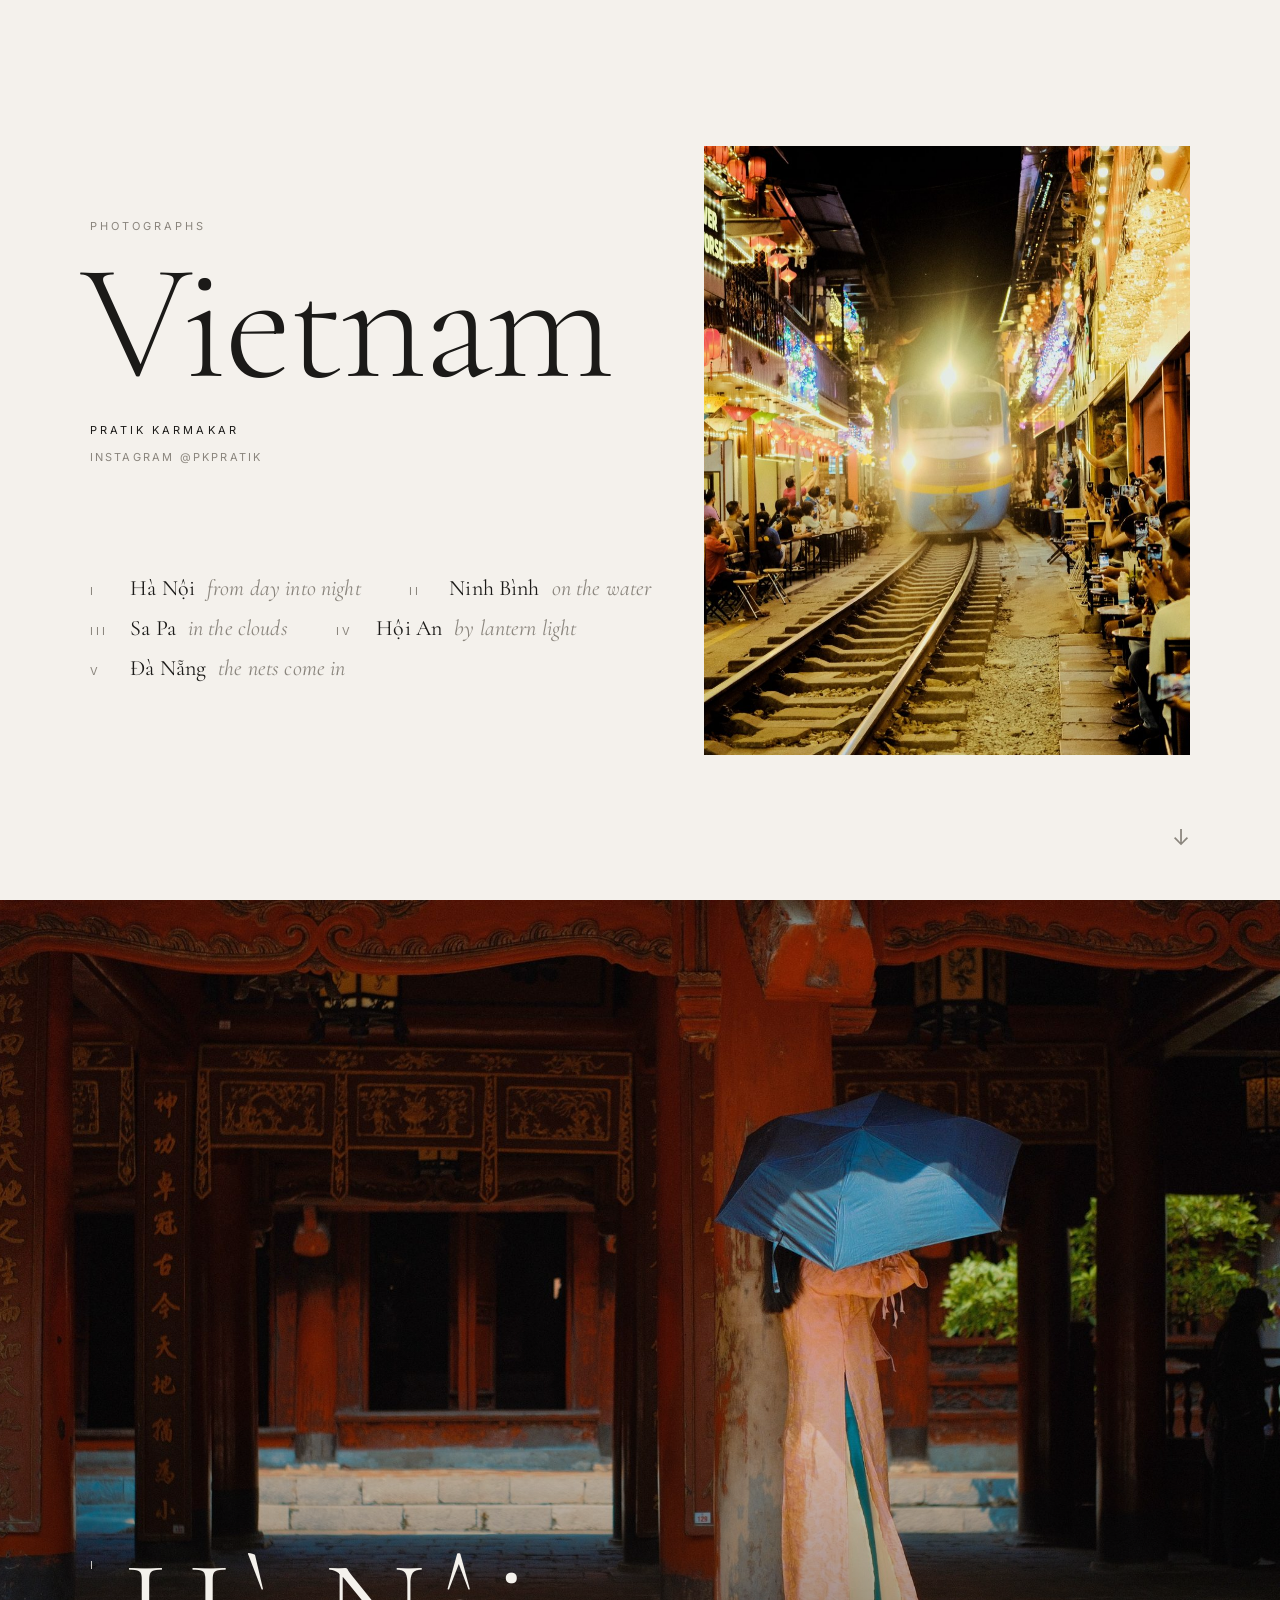
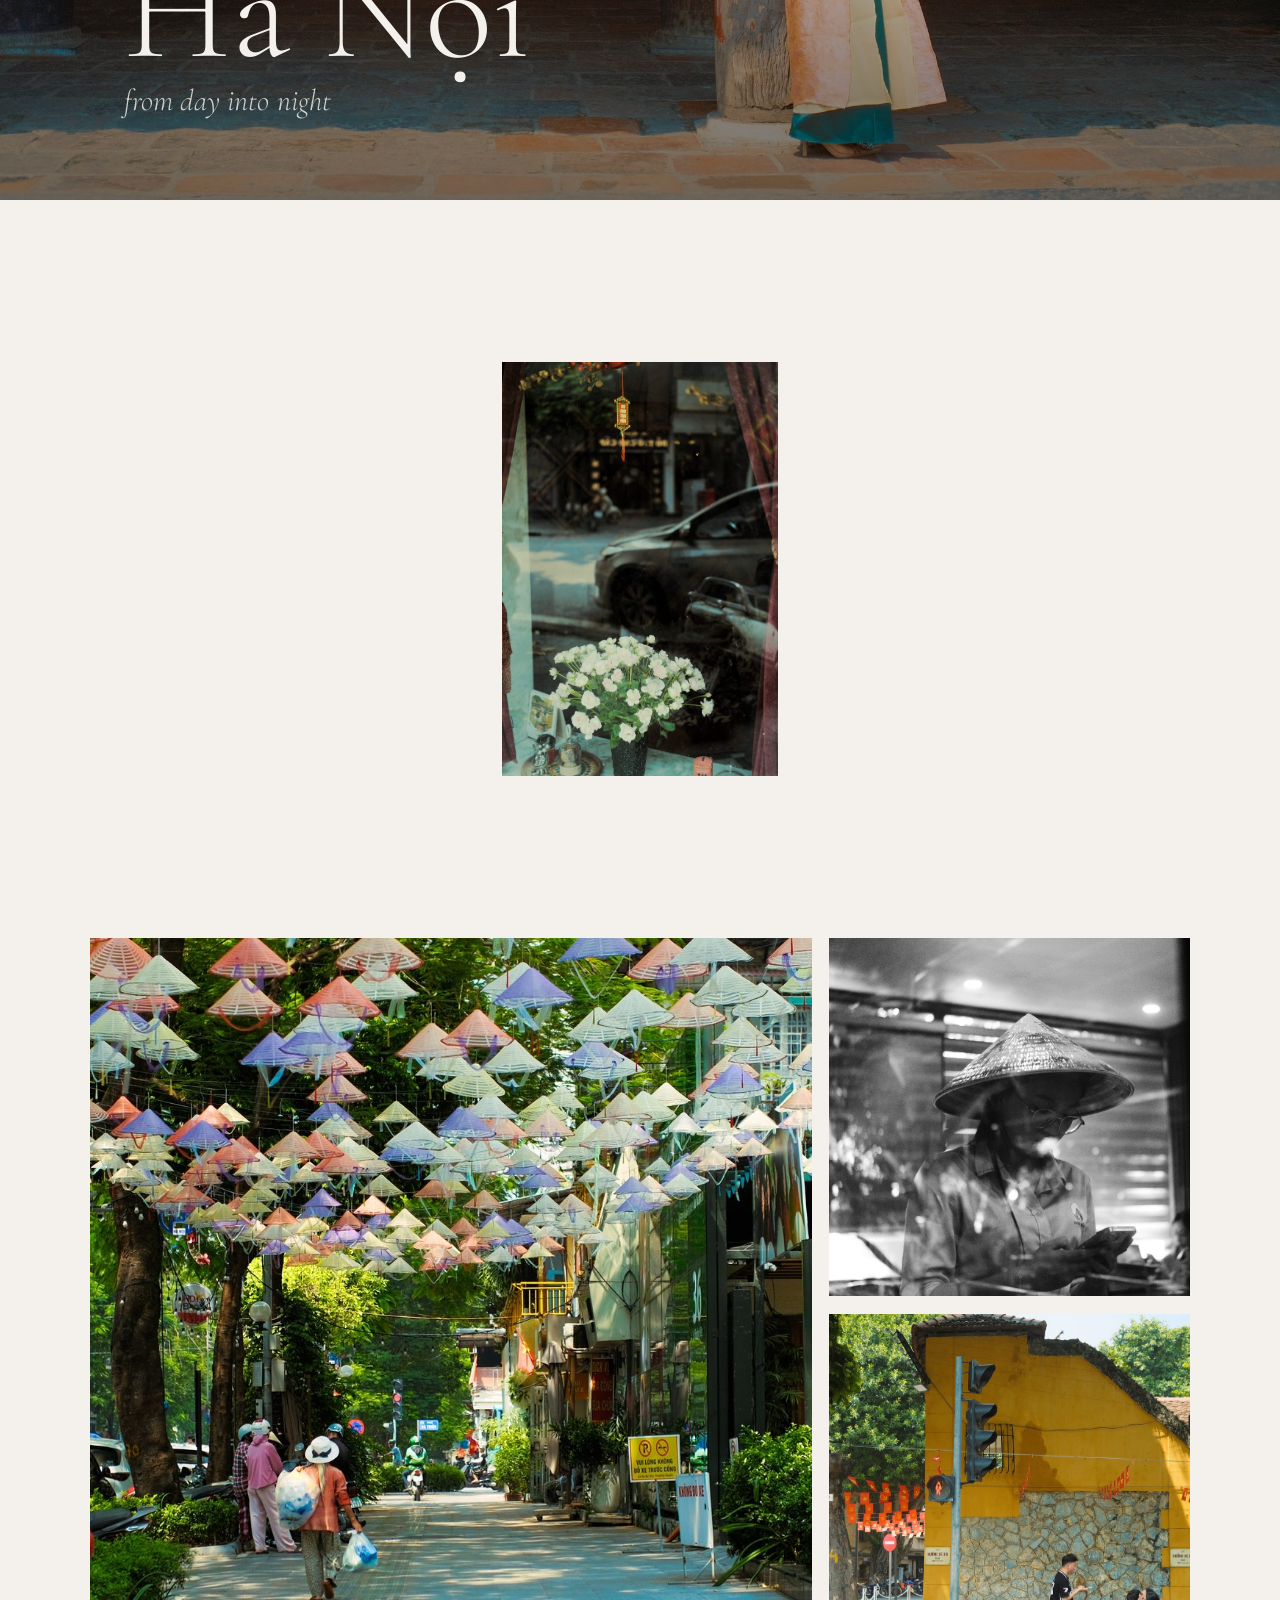
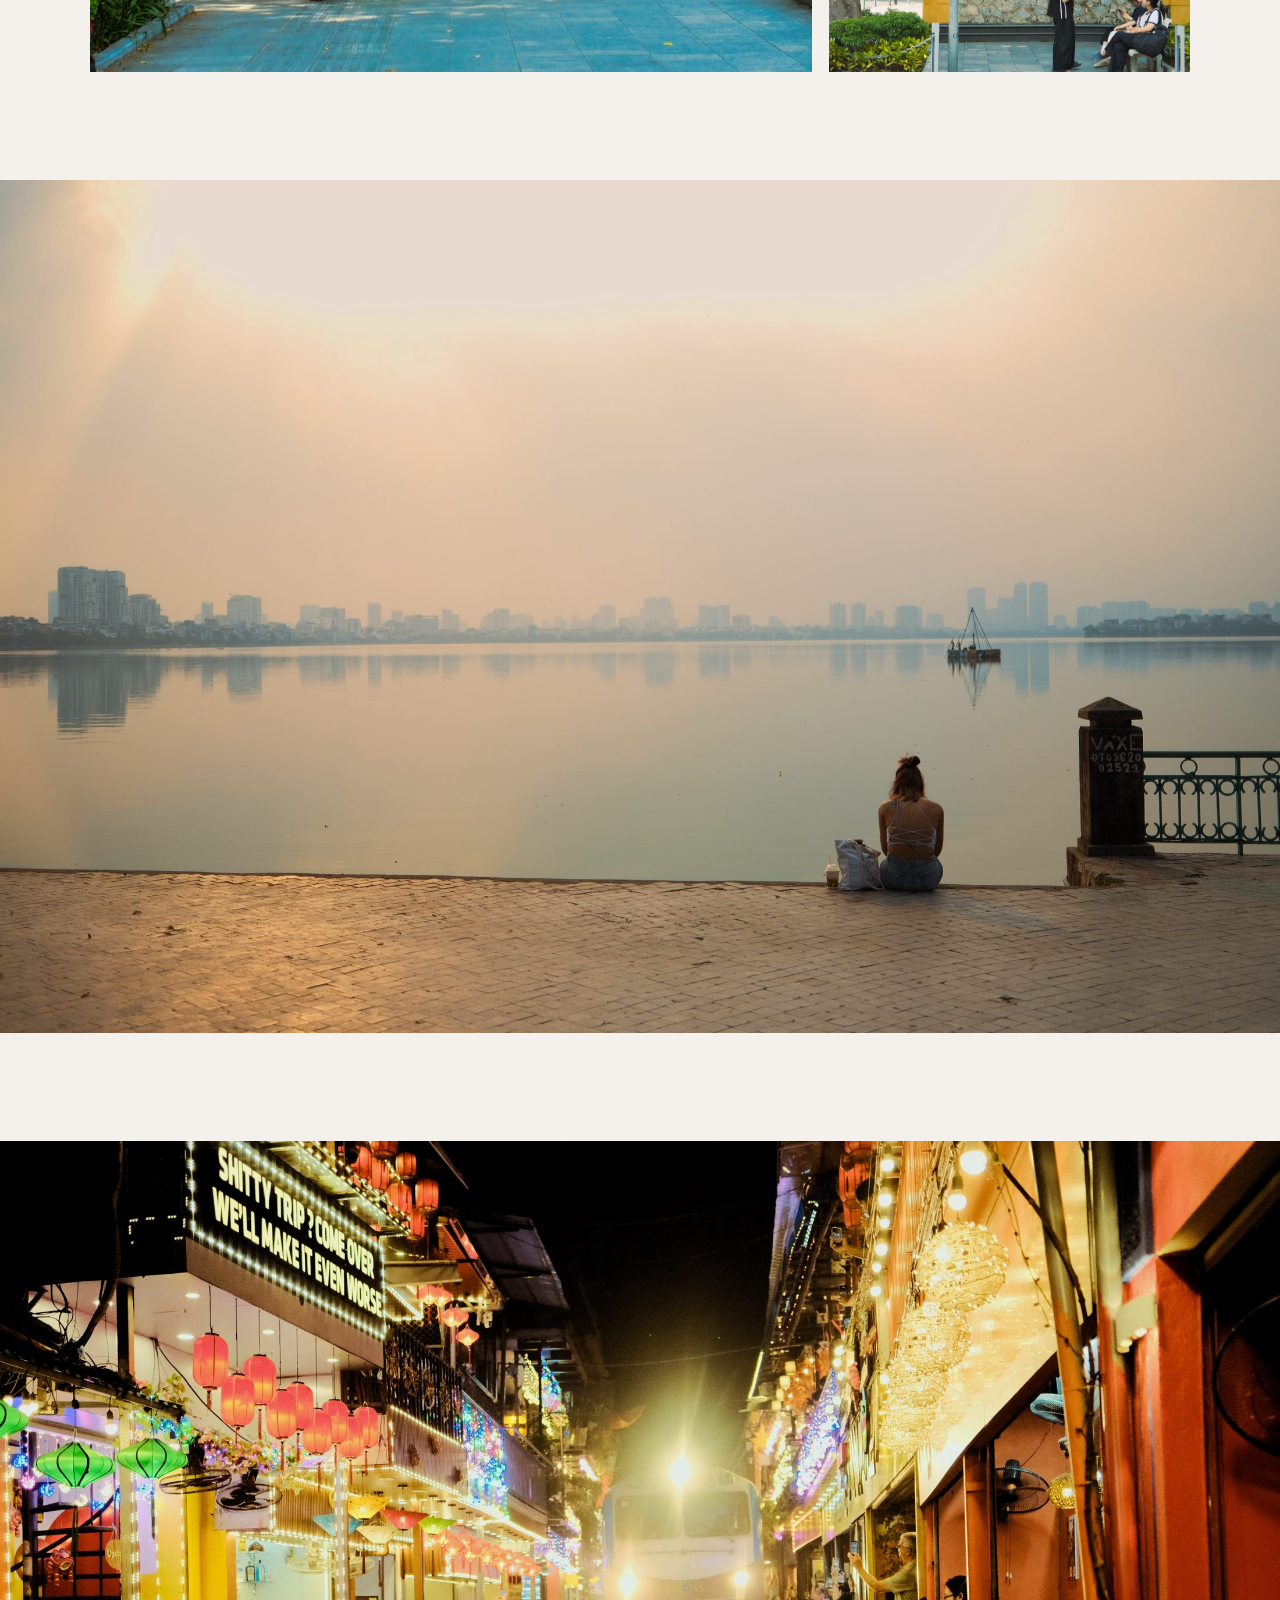
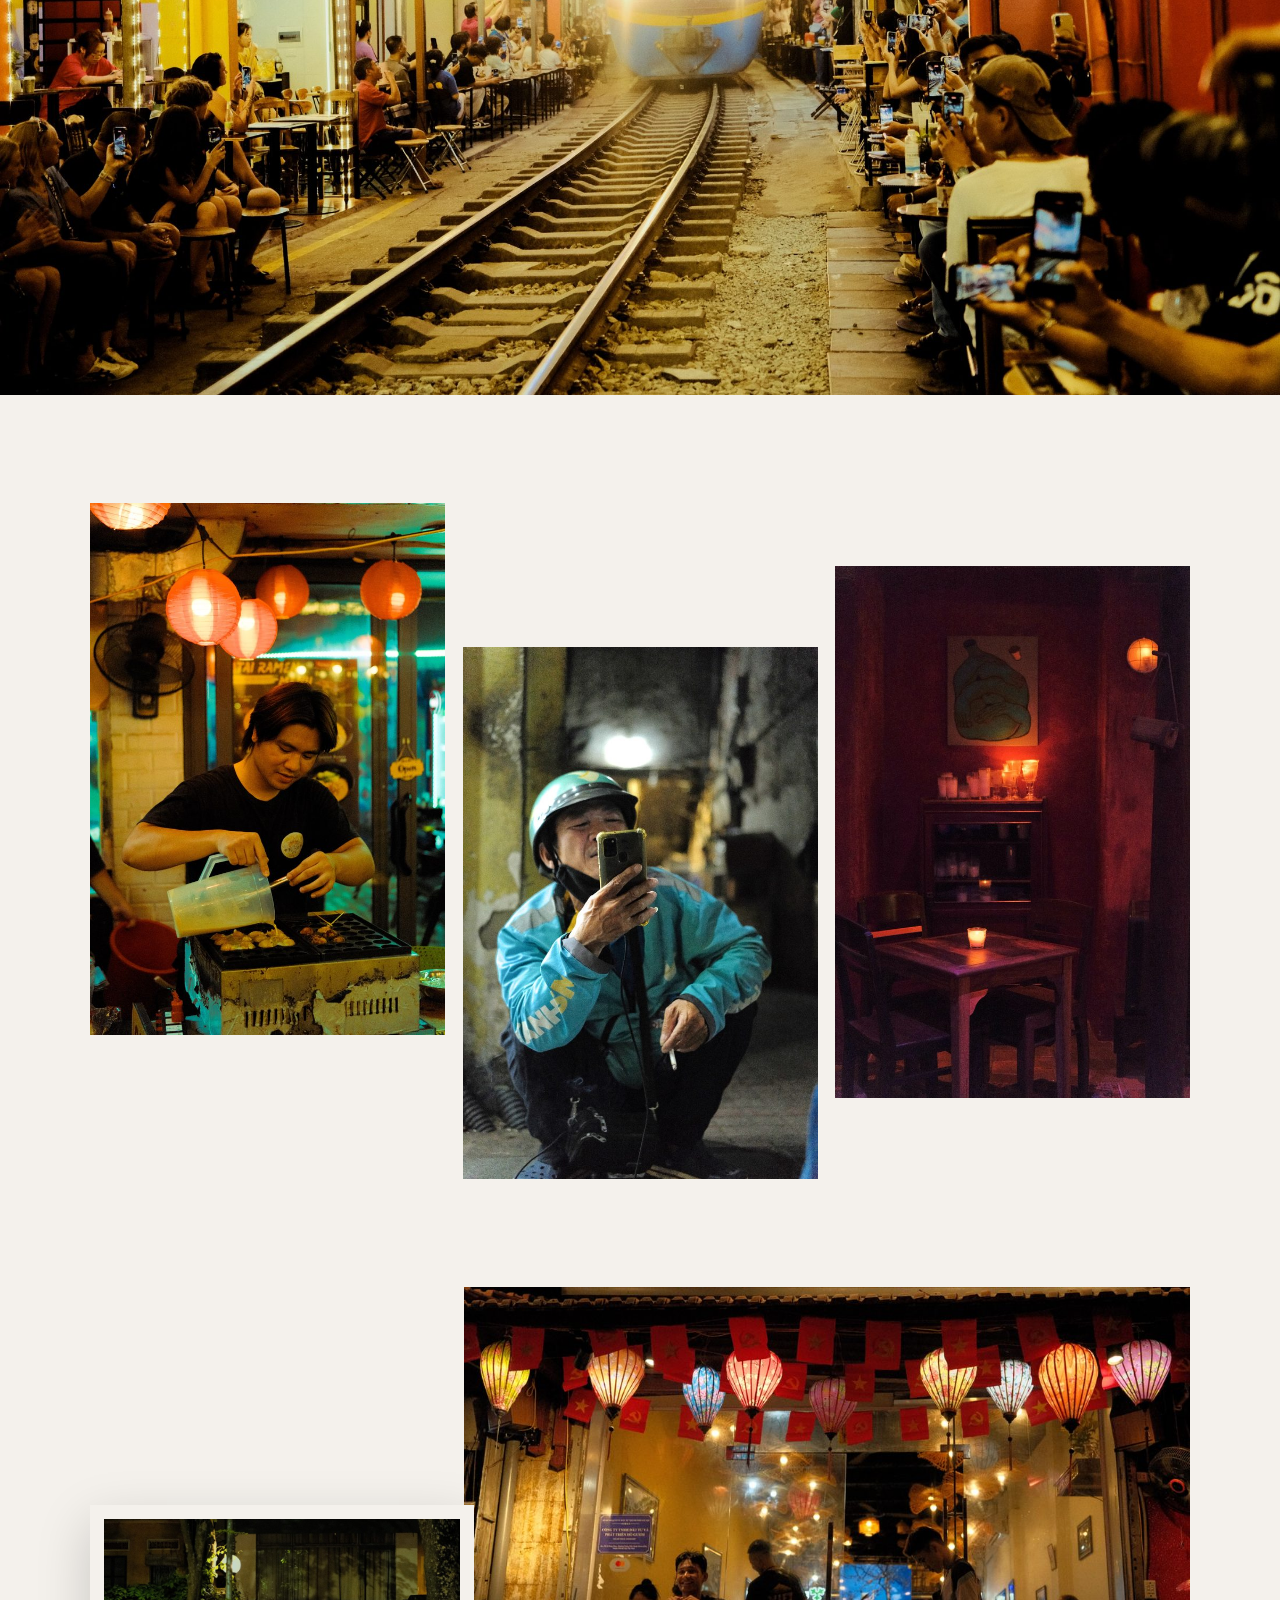
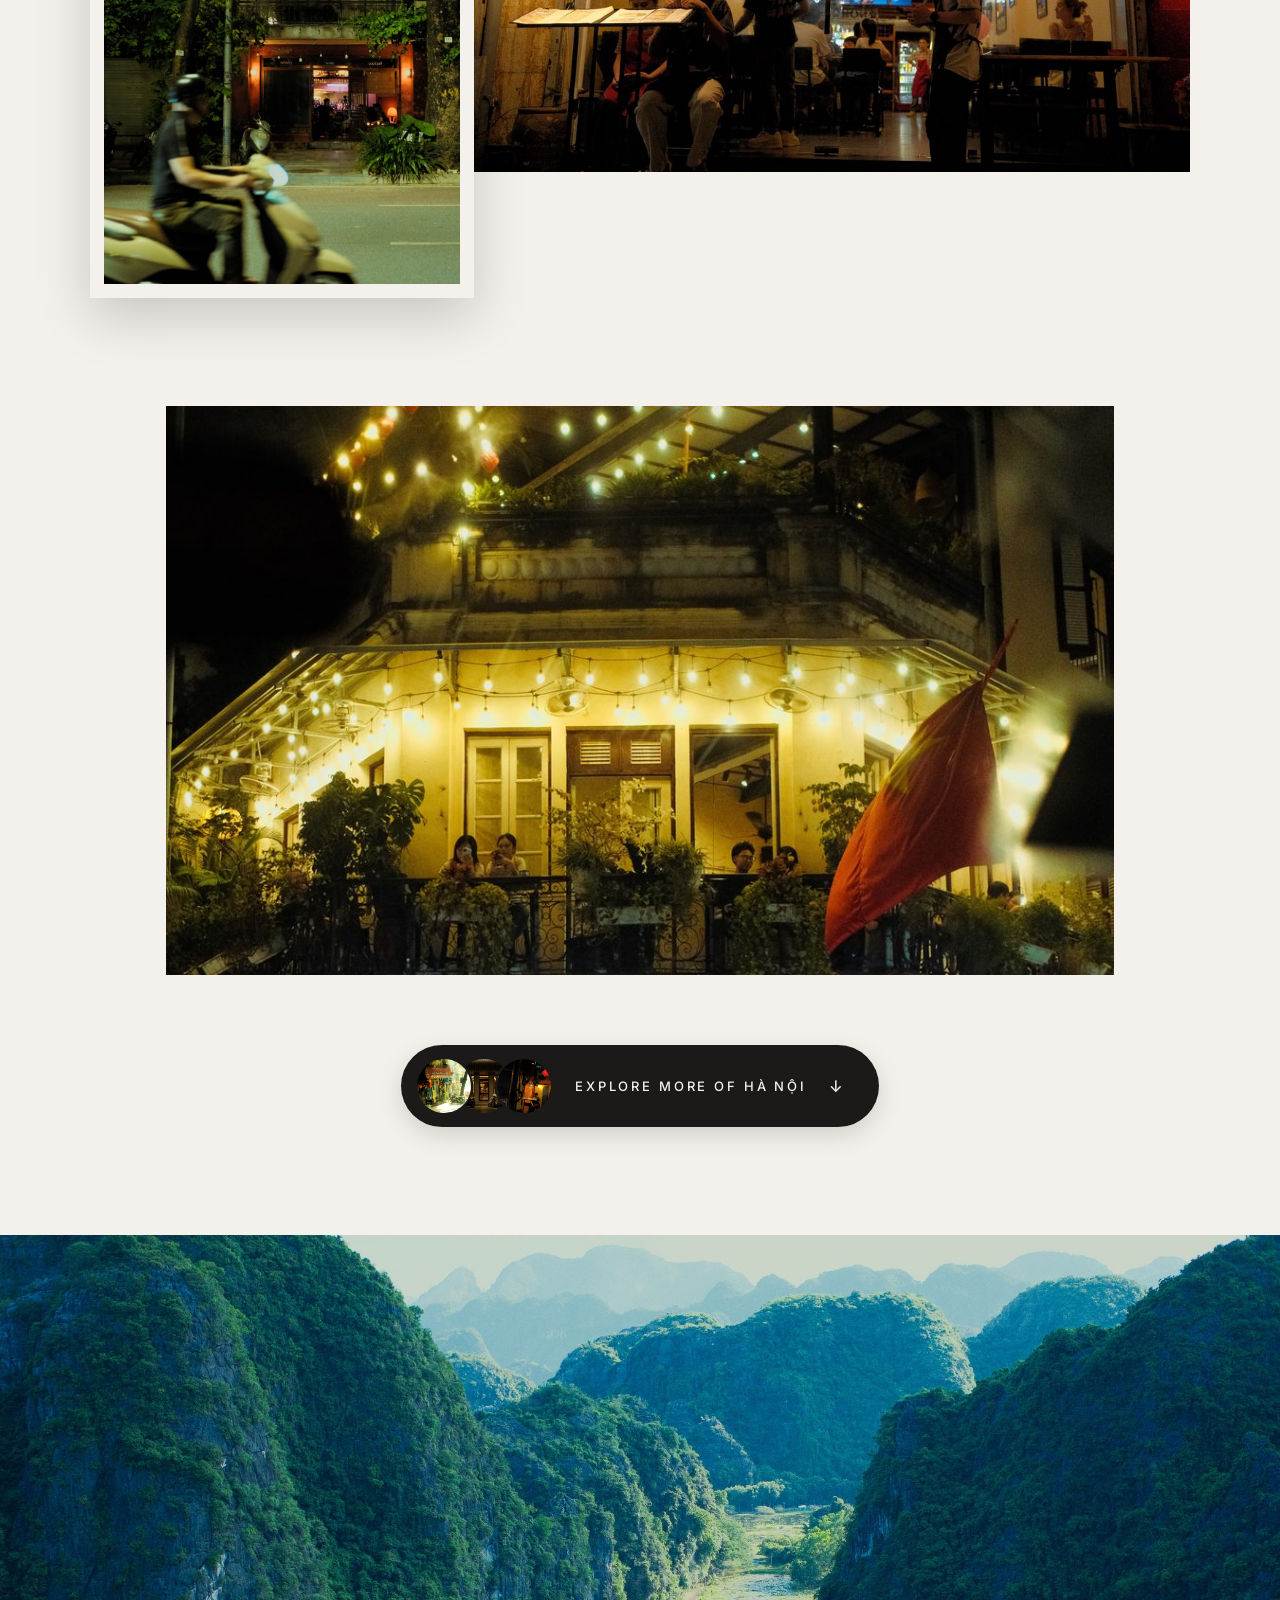
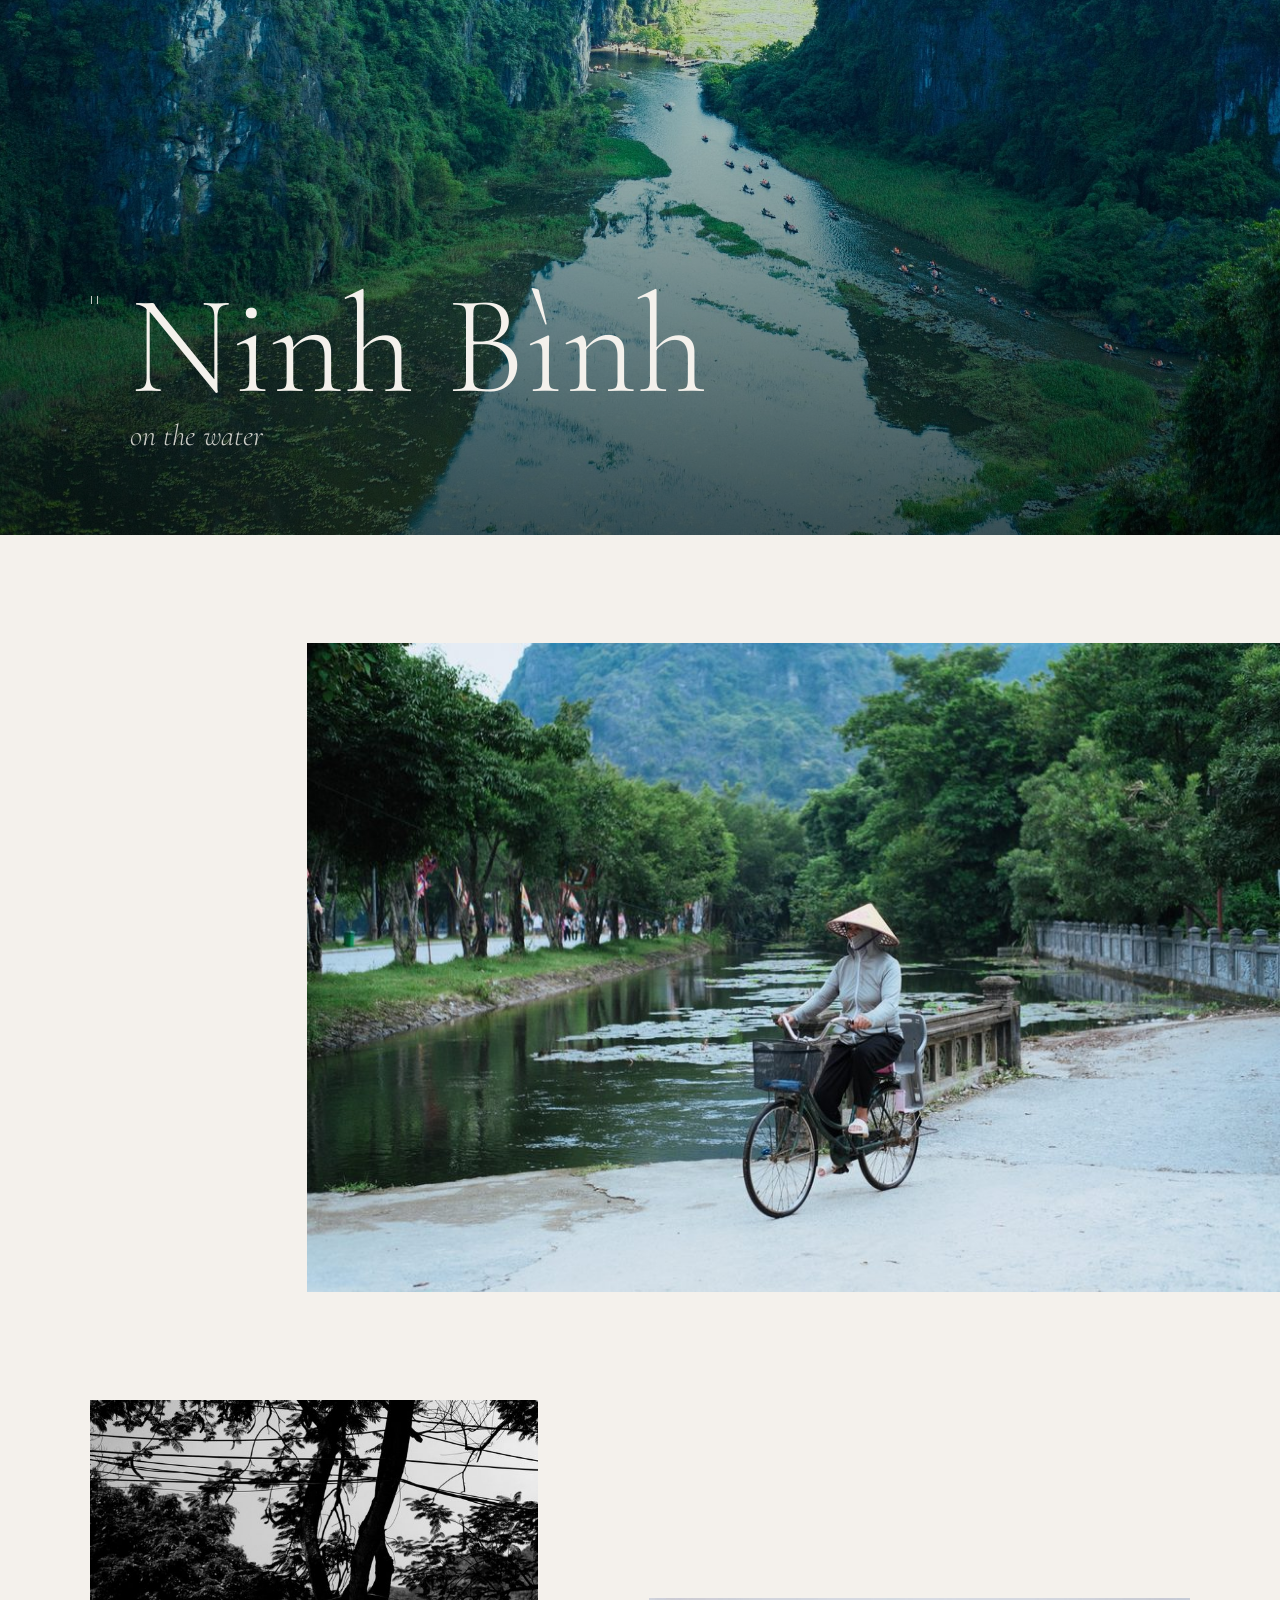
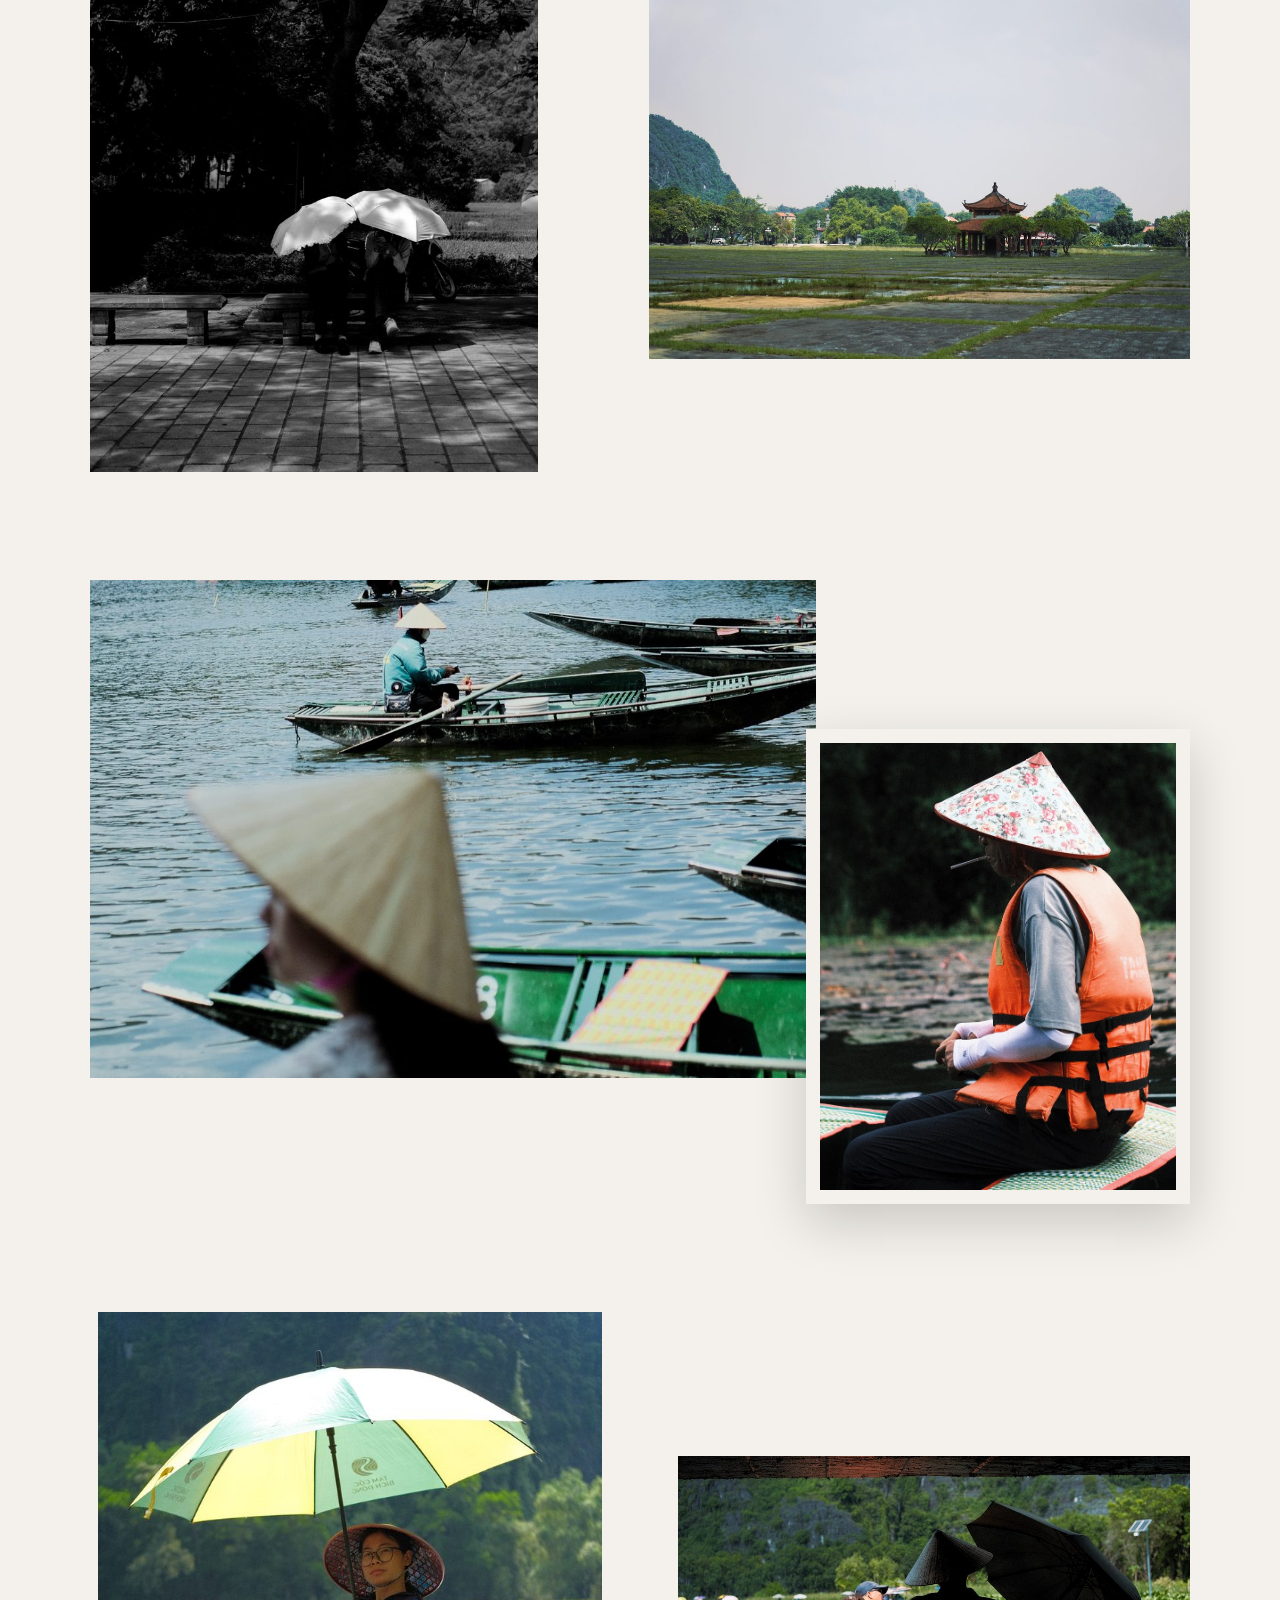
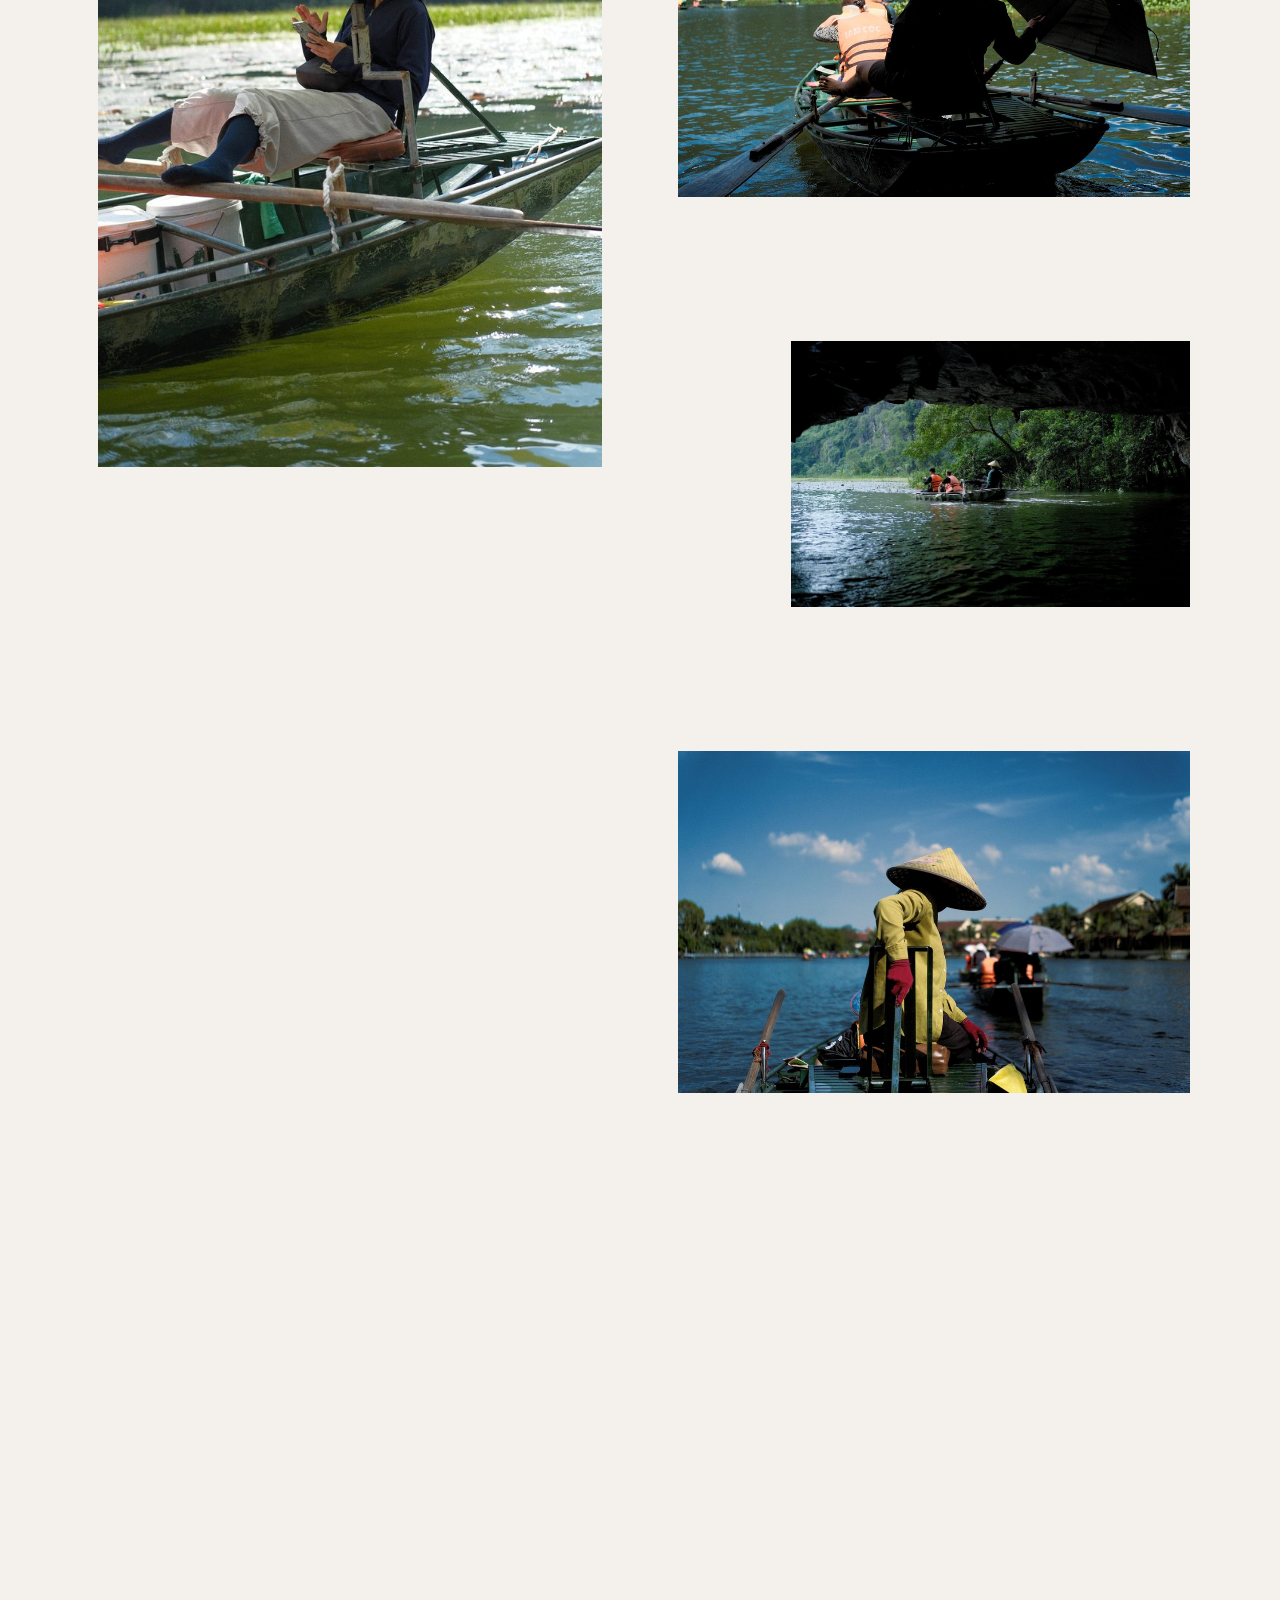
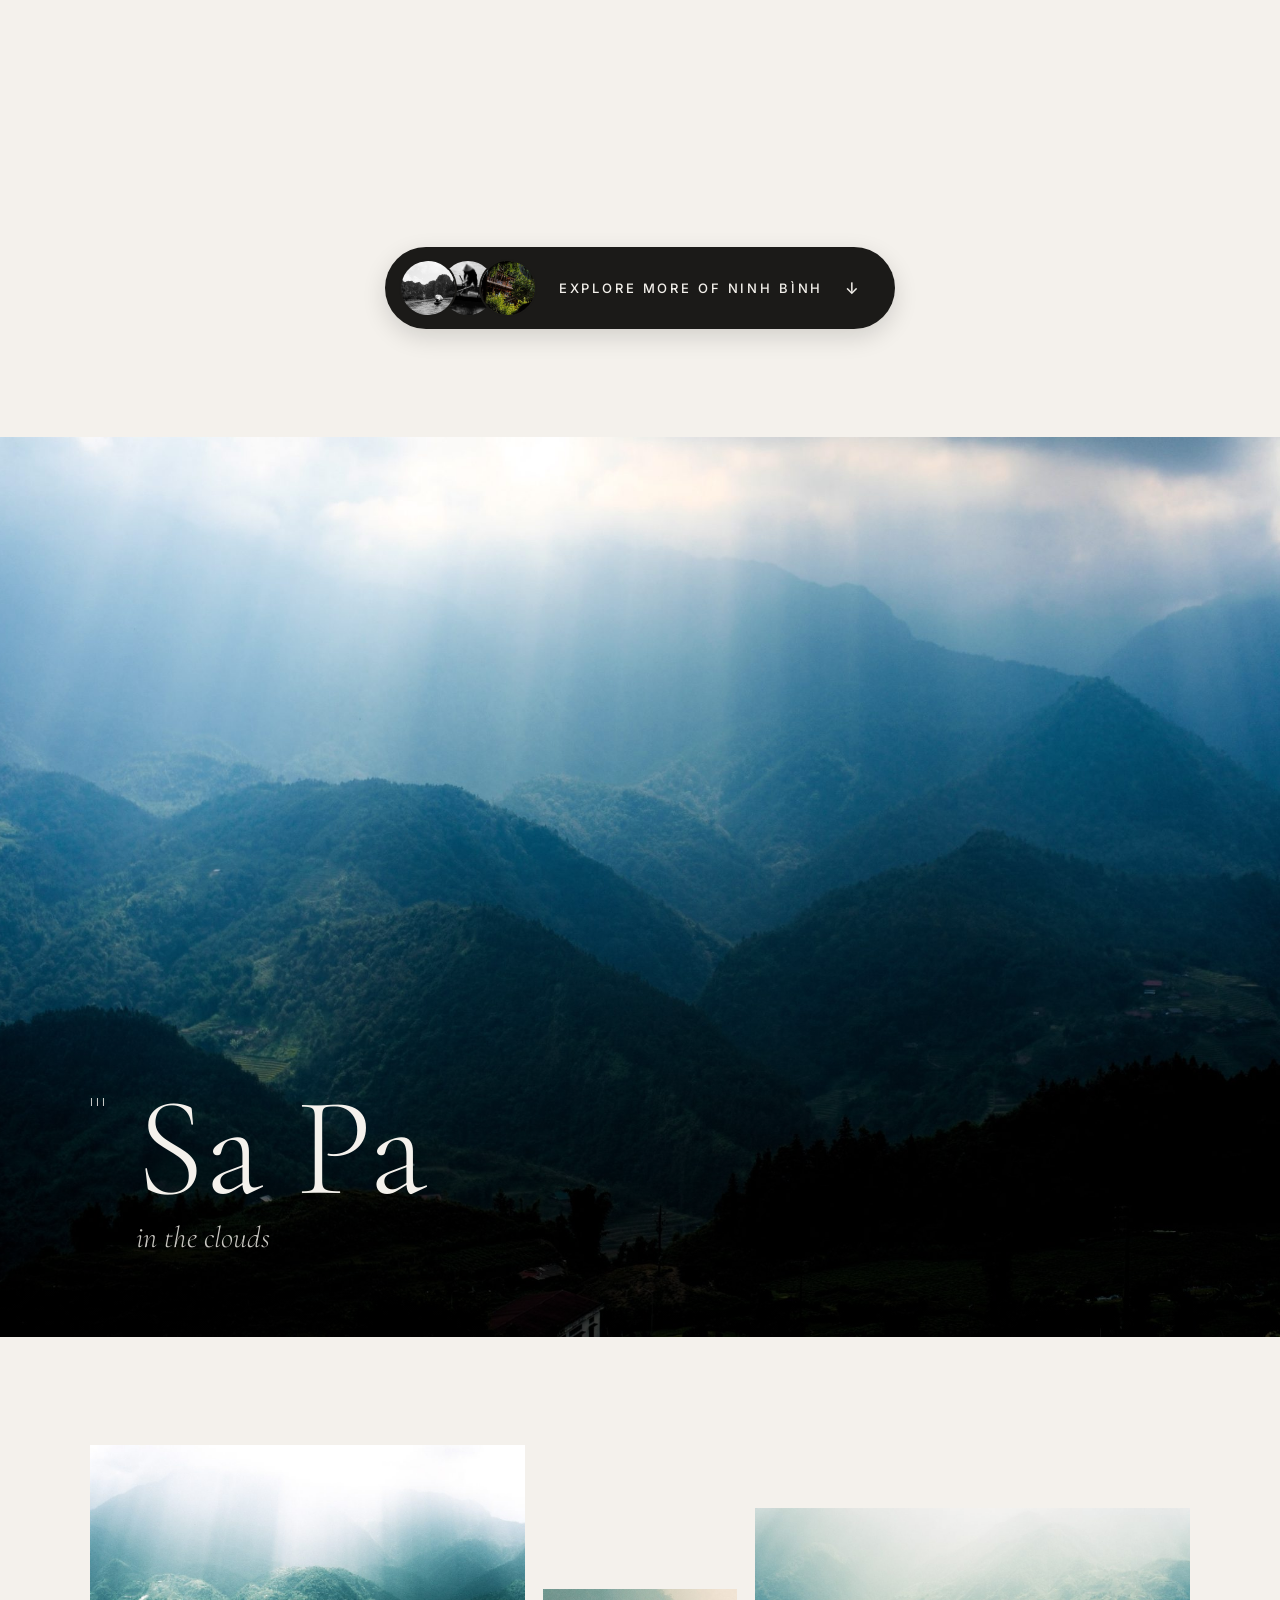
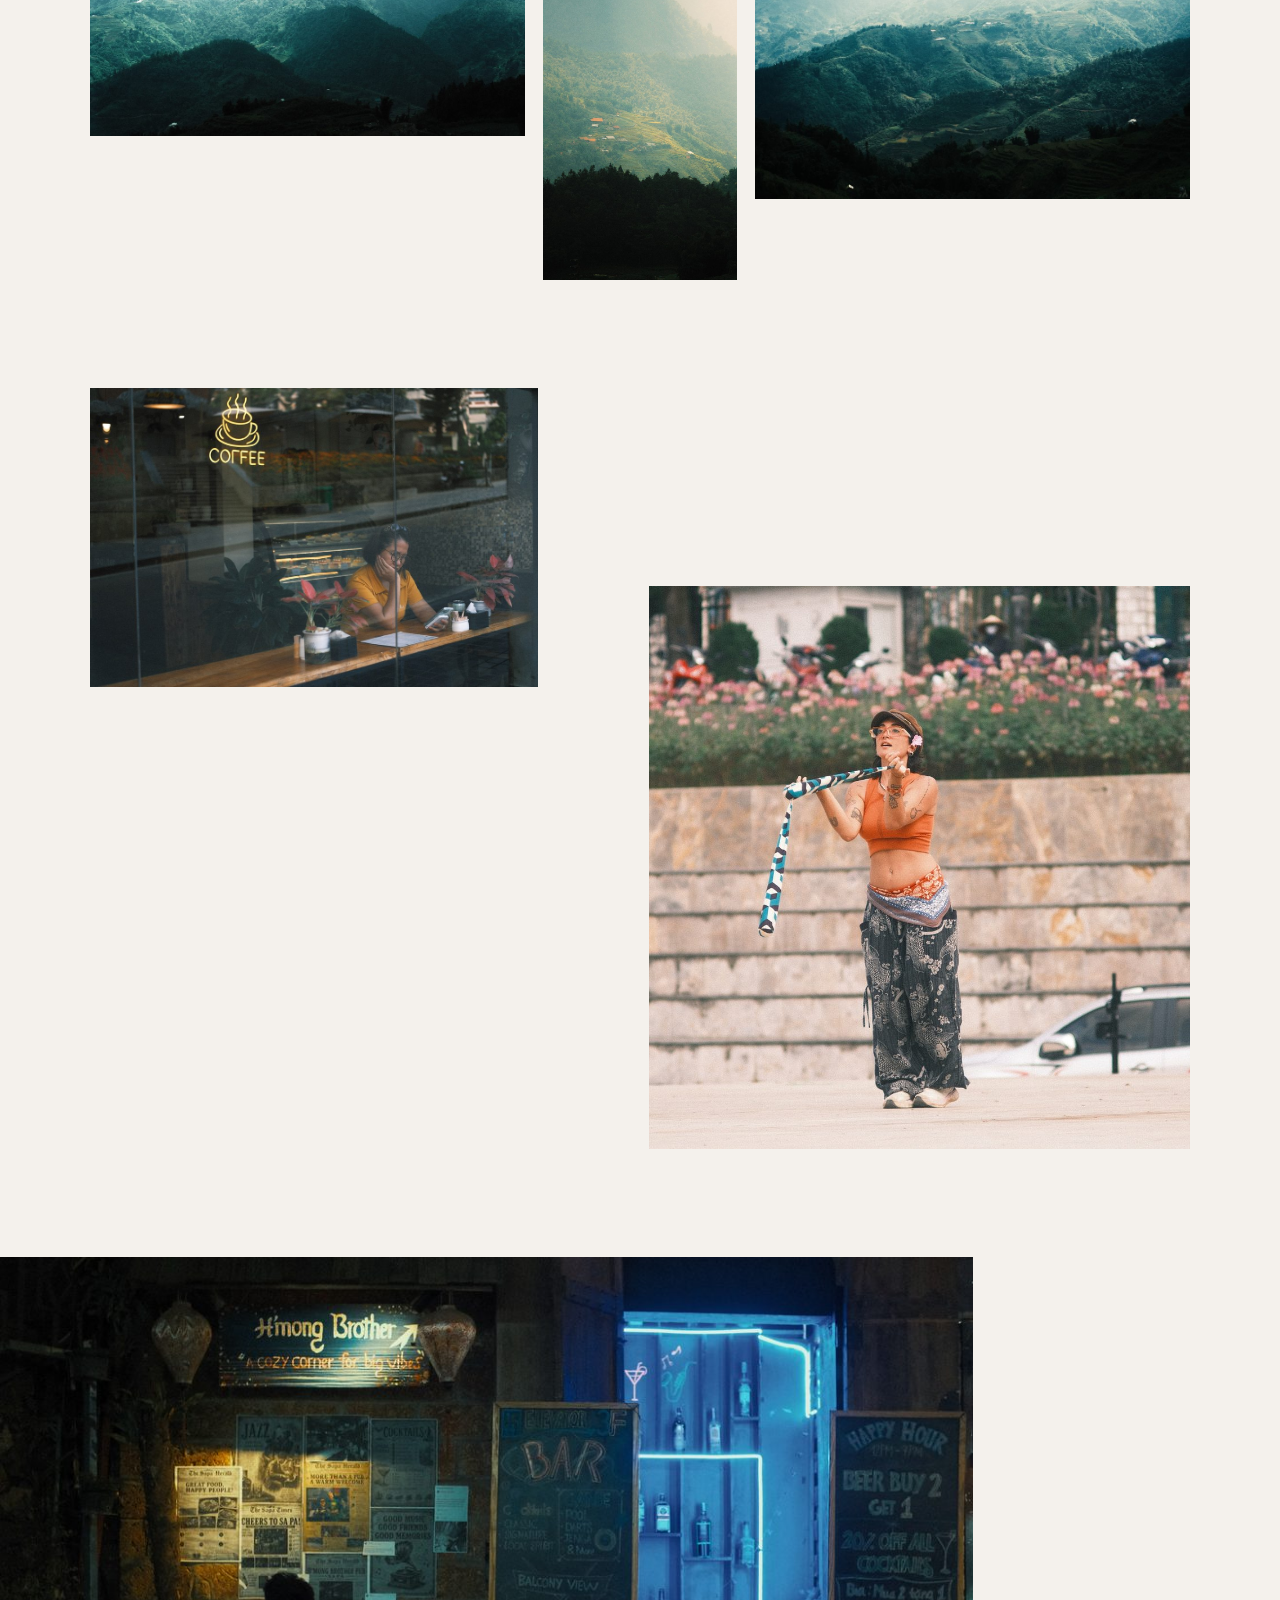
==== commit 9d95c038: "Đà Nẵng: add 2131, the umbrella by the sea Co-Authored-By: Claude Opus 5.5 <noreply@anthropic.com>" ====
--- a/index.html
+++ b/index.html
@@ -32,7 +32,7 @@
   <a class="down" href="#hanoi" aria-label="Begin">&darr;</a>
 </header>
 
-<main><section id="hanoi" class="chapter"><div class="part" data-tone="light"><div class="r cover" style="--focus:64% 50%"><figure class="ph " style="--ar:1.4997"><img src="img/s/9770.jpg" srcset="img/s/9770.jpg 1000w, img/l/9770.jpg 2200w" sizes="100vw" width="2200" height="1467" loading="eager" decoding="async" alt="" data-full="img/l/9770.jpg"></figure><header class="ch-head on-photo"><span class="num">I</span><h2>Hà Nội</h2><p>from day into night</p></header></div><div class="r whisper"><figure class="ph " style="--ar:0.6668"><img src="img/s/9715.jpg" srcset="img/s/9715.jpg 1000w, img/l/9715.jpg 2200w" sizes="(max-width: 700px) 60vw, 30vw" width="1467" height="2200" loading="lazy" decoding="async" alt="" data-full="img/l/9715.jpg"></figure></div><div class="r mosaic mosaic-l"><div class="m"><figure class="ph big" style="--ar:0.9818"><img src="img/s/9672.jpg" srcset="img/s/9672.jpg 1000w, img/l/9672.jpg 2200w" sizes="(max-width: 700px) 100vw, 60vw" width="2160" height="2200" loading="lazy" decoding="async" alt="" data-full="img/l/9672.jpg"></figure><figure class="ph " style="--ar:0.9655"><img src="img/s/9606.jpg" srcset="img/s/9606.jpg 1000w, img/l/9606.jpg 2200w" sizes="(max-width: 700px) 100vw, 34vw" width="2124" height="2200" loading="lazy" decoding="async" alt="" data-full="img/l/9606.jpg"></figure><figure class="ph " style="--ar:1.0984"><img src="img/s/9701.jpg" srcset="img/s/9701.jpg 1000w, img/l/9701.jpg 2200w" sizes="(max-width: 700px) 100vw, 34vw" width="2200" height="2003" loading="lazy" decoding="async" alt="" data-full="img/l/9701.jpg"></figure></div></div><div class="r extra overlap overlap"><figure class="ph big" style="--ar:1.3333"><img src="img/s/9201.jpg" srcset="img/s/9201.jpg 1000w, img/l/9201.jpg 2200w" sizes="(max-width: 700px) 100vw, 64vw" width="2200" height="1650" loading="lazy" decoding="async" alt="" data-full="img/l/9201.jpg"></figure><figure class="ph small" style="--ar:1.2791"><img src="img/s/9722.jpg" srcset="img/s/9722.jpg 1000w, img/l/9722.jpg 2200w" sizes="(max-width: 700px) 55vw, 30vw" width="2200" height="1720" loading="lazy" decoding="async" alt="" data-full="img/l/9722.jpg"></figure></div><div class="r extra sticky sticky-l"><div class="pin"><figure class="ph " style="--ar:0.7850"><img src="img/s/9824.jpg" srcset="img/s/9824.jpg 1000w, img/l/9824.jpg 2200w" sizes="(max-width: 700px) 100vw, 50vw" width="1727" height="2200" loading="lazy" decoding="async" alt="" data-full="img/l/9824.jpg"></figure></div><div class="col"><figure class="ph " style="--ar:1.4618"><img src="img/s/9742.jpg" srcset="img/s/9742.jpg 1000w, img/l/9742.jpg 2200w" sizes="(max-width: 700px) 100vw, 50vw" width="2200" height="1505" loading="lazy" decoding="async" alt="" data-full="img/l/9742.jpg"></figure><figure class="ph " style="--ar:0.9641"><img src="img/s/9738.jpg" srcset="img/s/9738.jpg 1000w, img/l/9738.jpg 2200w" sizes="(max-width: 700px) 100vw, 50vw" width="2121" height="2200" loading="lazy" decoding="async" alt="" data-full="img/l/9738.jpg"></figure><figure class="ph " style="--ar:0.8868"><img src="img/s/9842.jpg" srcset="img/s/9842.jpg 1000w, img/l/9842.jpg 2200w" sizes="(max-width: 700px) 100vw, 50vw" width="1951" height="2200" loading="lazy" decoding="async" alt="" data-full="img/l/9842.jpg"></figure></div></div><div class="r full"><figure class="ph " style="--ar:1.4997"><img src="img/s/9890.jpg" srcset="img/s/9890.jpg 1000w, img/l/9890.jpg 2200w" sizes="100vw" width="2200" height="1467" loading="lazy" decoding="async" alt="" data-full="img/l/9890.jpg"></figure></div></div><div class="part" data-tone="dark"><div class="r full"><figure class="ph " style="--ar:1.4997"><img src="img/s/9174.jpg" srcset="img/s/9174.jpg 1000w, img/l/9174.jpg 2200w" sizes="100vw" width="2200" height="1467" loading="lazy" decoding="async" alt="" data-full="img/l/9174.jpg"></figure></div><div class="r wave"><figure class="ph " style="--ar:0.6668"><img src="img/s/9121.jpg" srcset="img/s/9121.jpg 1000w, img/l/9121.jpg 2200w" sizes="(max-width: 700px) 100vw, 34vw" width="1467" height="2200" loading="lazy" decoding="async" alt="" data-full="img/l/9121.jpg"></figure><figure class="ph " style="--ar:0.6668"><img src="img/s/9026.jpg" srcset="img/s/9026.jpg 1000w, img/l/9026.jpg 2200w" sizes="(max-width: 700px) 100vw, 34vw" width="1467" height="2200" loading="lazy" decoding="async" alt="" data-full="img/l/9026.jpg"></figure><figure class="ph " style="--ar:0.6668"><img src="img/s/9016.jpg" srcset="img/s/9016.jpg 1000w, img/l/9016.jpg 2200w" sizes="(max-width: 700px) 100vw, 34vw" width="1467" height="2200" loading="lazy" decoding="async" alt="" data-full="img/l/9016.jpg"></figure></div><div class="r overlap overlap-r"><figure class="ph big" style="--ar:1.4997"><img src="img/s/9070.jpg" srcset="img/s/9070.jpg 1000w, img/l/9070.jpg 2200w" sizes="(max-width: 700px) 100vw, 64vw" width="2200" height="1467" loading="lazy" decoding="async" alt="" data-full="img/l/9070.jpg"></figure><figure class="ph small" style="--ar:0.9755"><img src="img/s/9636.jpg" srcset="img/s/9636.jpg 1000w, img/l/9636.jpg 2200w" sizes="(max-width: 700px) 55vw, 30vw" width="2146" height="2200" loading="lazy" decoding="async" alt="" data-full="img/l/9636.jpg"></figure></div><div class="r extra stagger"><figure class="ph a" style="--ar:1.3002"><img src="img/s/9085.jpg" srcset="img/s/9085.jpg 1000w, img/l/9085.jpg 2200w" sizes="(max-width: 700px) 100vw, 40vw" width="2200" height="1692" loading="lazy" decoding="async" alt="" data-full="img/l/9085.jpg"></figure><figure class="ph b" style="--ar:1.4997"><img src="img/s/9096.jpg" srcset="img/s/9096.jpg 1000w, img/l/9096.jpg 2200w" sizes="(max-width: 700px) 100vw, 60vw" width="2200" height="1467" loading="lazy" decoding="async" alt="" data-full="img/l/9096.jpg"></figure></div><div class="r extra sticky sticky-r"><div class="pin"><figure class="ph " style="--ar:0.6668"><img src="img/s/9068.jpg" srcset="img/s/9068.jpg 1000w, img/l/9068.jpg 2200w" sizes="(max-width: 700px) 100vw, 50vw" width="1467" height="2200" loading="lazy" decoding="async" alt="" data-full="img/l/9068.jpg"></figure></div><div class="col"><figure class="ph " style="--ar:1.1634"><img src="img/s/9084.jpg" srcset="img/s/9084.jpg 1000w, img/l/9084.jpg 2200w" sizes="(max-width: 700px) 100vw, 50vw" width="2200" height="1891" loading="lazy" decoding="async" alt="" data-full="img/l/9084.jpg"></figure><figure class="ph " style="--ar:1.4997"><img src="img/s/9145.jpg" srcset="img/s/9145.jpg 1000w, img/l/9145.jpg 2200w" sizes="(max-width: 700px) 100vw, 50vw" width="2200" height="1467" loading="lazy" decoding="async" alt="" data-full="img/l/9145.jpg"></figure><figure class="ph " style="--ar:1.1885"><img src="img/s/9131.jpg" srcset="img/s/9131.jpg 1000w, img/l/9131.jpg 2200w" sizes="(max-width: 700px) 100vw, 50vw" width="2200" height="1851" loading="lazy" decoding="async" alt="" data-full="img/l/9131.jpg"></figure></div></div><div class="r extra mosaic mosaic-r"><div class="m"><figure class="ph big" style="--ar:1.0314"><img src="img/s/9099.jpg" srcset="img/s/9099.jpg 1000w, img/l/9099.jpg 2200w" sizes="(max-width: 700px) 100vw, 60vw" width="2200" height="2133" loading="lazy" decoding="async" alt="" data-full="img/l/9099.jpg"></figure><figure class="ph " style="--ar:0.8005"><img src="img/s/9138.jpg" srcset="img/s/9138.jpg 1000w, img/l/9138.jpg 2200w" sizes="(max-width: 700px) 100vw, 34vw" width="1761" height="2200" loading="lazy" decoding="async" alt="" data-full="img/l/9138.jpg"></figure><figure class="ph " style="--ar:1.2168"><img src="img/s/9148.jpg" srcset="img/s/9148.jpg 1000w, img/l/9148.jpg 2200w" sizes="(max-width: 700px) 100vw, 34vw" width="2200" height="1808" loading="lazy" decoding="async" alt="" data-full="img/l/9148.jpg"></figure></div></div><div class="r extra bleed bleed-l"><figure class="ph " style="--ar:1.4997"><img src="img/s/9112.jpg" srcset="img/s/9112.jpg 1000w, img/l/9112.jpg 2200w" sizes="(max-width: 700px) 100vw, 75vw" width="2200" height="1467" loading="lazy" decoding="async" alt="" data-full="img/l/9112.jpg"></figure></div><div class="r extra stagger"><figure class="ph a" style="--ar:1.3977"><img src="img/s/9137.jpg" srcset="img/s/9137.jpg 1000w, img/l/9137.jpg 2200w" sizes="(max-width: 700px) 100vw, 40vw" width="2200" height="1574" loading="lazy" decoding="async" alt="" data-full="img/l/9137.jpg"></figure><figure class="ph b" style="--ar:1.4997"><img src="img/s/9072.jpg" srcset="img/s/9072.jpg 1000w, img/l/9072.jpg 2200w" sizes="(max-width: 700px) 100vw, 60vw" width="2200" height="1467" loading="lazy" decoding="async" alt="" data-full="img/l/9072.jpg"></figure></div><div class="r solo center"><figure class="ph " style="--ar:1.6641"><img src="img/s/9639.jpg" srcset="img/s/9639.jpg 1000w, img/l/9639.jpg 2200w" sizes="(max-width: 700px) 100vw, 70vw" width="2200" height="1322" loading="lazy" decoding="async" alt="" data-full="img/l/9639.jpg"></figure></div></div><div class="more"><button class="more-btn" type="button" aria-expanded="false"><span class="more-thumbs" aria-hidden="true"><img src="img/s/9201.jpg" alt="" loading="lazy" decoding="async"><img src="img/s/9068.jpg" alt="" loading="lazy" decoding="async"><img src="img/s/9072.jpg" alt="" loading="lazy" decoding="async"></span><span class="more-open">Explore more of Hà Nội</span><span class="more-close">Show less</span><span class="more-arrow" aria-hidden="true">&darr;</span></button></div></section><section id="ninh-binh" class="chapter"><div class="part" data-tone="light"><div class="r cover" style="--focus:50% 60%"><figure class="ph " style="--ar:1.4997"><img src="img/s/9553.jpg" srcset="img/s/9553.jpg 1000w, img/l/9553.jpg 2200w" sizes="100vw" width="2200" height="1467" loading="eager" decoding="async" alt="" data-full="img/l/9553.jpg"></figure><header class="ch-head on-photo"><span class="num">II</span><h2>Ninh Bình</h2><p>on the water</p></header></div><div class="r bleed bleed-r"><figure class="ph " style="--ar:1.4997"><img src="img/s/9222.jpg" srcset="img/s/9222.jpg 1000w, img/l/9222.jpg 2200w" sizes="(max-width: 700px) 100vw, 75vw" width="2200" height="1467" loading="lazy" decoding="async" alt="" data-full="img/l/9222.jpg"></figure></div><div class="r stagger"><figure class="ph a" style="--ar:0.6668"><img src="img/s/9238.jpg" srcset="img/s/9238.jpg 1000w, img/l/9238.jpg 2200w" sizes="(max-width: 700px) 100vw, 40vw" width="1467" height="2200" loading="lazy" decoding="async" alt="" data-full="img/l/9238.jpg"></figure><figure class="ph b" style="--ar:1.4997"><img src="img/s/9217.jpg" srcset="img/s/9217.jpg 1000w, img/l/9217.jpg 2200w" sizes="(max-width: 700px) 100vw, 60vw" width="2200" height="1467" loading="lazy" decoding="async" alt="" data-full="img/l/9217.jpg"></figure></div><div class="r overlap overlap"><figure class="ph big" style="--ar:1.4608"><img src="img/s/9271.jpg" srcset="img/s/9271.jpg 1000w, img/l/9271.jpg 2200w" sizes="(max-width: 700px) 100vw, 64vw" width="2200" height="1506" loading="lazy" decoding="async" alt="" data-full="img/l/9271.jpg"></figure><figure class="ph small" style="--ar:0.7973"><img src="img/s/9389.jpg" srcset="img/s/9389.jpg 1000w, img/l/9389.jpg 2200w" sizes="(max-width: 700px) 55vw, 30vw" width="1754" height="2200" loading="lazy" decoding="async" alt="" data-full="img/l/9389.jpg"></figure></div><div class="r sticky sticky-l"><div class="pin"><figure class="ph " style="--ar:0.6668"><img src="img/s/9382.jpg" srcset="img/s/9382.jpg 1000w, img/l/9382.jpg 2200w" sizes="(max-width: 700px) 100vw, 50vw" width="1467" height="2200" loading="lazy" decoding="async" alt="" data-full="img/l/9382.jpg"></figure></div><div class="col"><figure class="ph " style="--ar:1.4997"><img src="img/s/9311.jpg" srcset="img/s/9311.jpg 1000w, img/l/9311.jpg 2200w" sizes="(max-width: 700px) 100vw, 50vw" width="2200" height="1467" loading="lazy" decoding="async" alt="" data-full="img/l/9311.jpg"></figure><figure class="ph " style="--ar:1.4997"><img src="img/s/9351.jpg" srcset="img/s/9351.jpg 1000w, img/l/9351.jpg 2200w" sizes="(max-width: 700px) 100vw, 50vw" width="2200" height="1467" loading="lazy" decoding="async" alt="" data-full="img/l/9351.jpg"></figure><figure class="ph " style="--ar:1.4997"><img src="img/s/9471.jpg" srcset="img/s/9471.jpg 1000w, img/l/9471.jpg 2200w" sizes="(max-width: 700px) 100vw, 50vw" width="2200" height="1467" loading="lazy" decoding="async" alt="" data-full="img/l/9471.jpg"></figure></div></div><div class="r extra sheet"><div class="film"><div class="frame"><figure class="ph " style="--ar:1.4997"><img src="img/s/9385.jpg" srcset="img/s/9385.jpg 1000w, img/l/9385.jpg 2200w" sizes="(max-width: 700px) 100vw, 34vw" width="2200" height="1467" loading="lazy" decoding="async" alt="" data-full="img/l/9385.jpg"></figure></div><div class="frame"><figure class="ph " style="--ar:1.3317"><img src="img/s/9395.jpg" srcset="img/s/9395.jpg 1000w, img/l/9395.jpg 2200w" sizes="(max-width: 700px) 100vw, 34vw" width="2200" height="1652" loading="lazy" decoding="async" alt="" data-full="img/l/9395.jpg"></figure></div><div class="frame"><figure class="ph " style="--ar:1.4997"><img src="img/s/9411.jpg" srcset="img/s/9411.jpg 1000w, img/l/9411.jpg 2200w" sizes="(max-width: 700px) 100vw, 34vw" width="2200" height="1467" loading="lazy" decoding="async" alt="" data-full="img/l/9411.jpg"></figure></div><div class="frame"><figure class="ph " style="--ar:1.4997"><img src="img/s/9414.jpg" srcset="img/s/9414.jpg 1000w, img/l/9414.jpg 2200w" sizes="(max-width: 700px) 100vw, 34vw" width="2200" height="1467" loading="lazy" decoding="async" alt="" data-full="img/l/9414.jpg"></figure></div><div class="frame"><figure class="ph " style="--ar:1.4997"><img src="img/s/9424.jpg" srcset="img/s/9424.jpg 1000w, img/l/9424.jpg 2200w" sizes="(max-width: 700px) 100vw, 34vw" width="2200" height="1467" loading="lazy" decoding="async" alt="" data-full="img/l/9424.jpg"></figure></div><div class="frame"><figure class="ph " style="--ar:0.9105"><img src="img/s/9485.jpg" srcset="img/s/9485.jpg 1000w, img/l/9485.jpg 2200w" sizes="(max-width: 700px) 100vw, 34vw" width="2003" height="2200" loading="lazy" decoding="async" alt="" data-full="img/l/9485.jpg"></figure></div><div class="frame"><figure class="ph " style="--ar:0.6668"><img src="img/s/9488.jpg" srcset="img/s/9488.jpg 1000w, img/l/9488.jpg 2200w" sizes="(max-width: 700px) 100vw, 34vw" width="1467" height="2200" loading="lazy" decoding="async" alt="" data-full="img/l/9488.jpg"></figure></div><div class="frame"><figure class="ph " style="--ar:1.4997"><img src="img/s/9491.jpg" srcset="img/s/9491.jpg 1000w, img/l/9491.jpg 2200w" sizes="(max-width: 700px) 100vw, 34vw" width="2200" height="1467" loading="lazy" decoding="async" alt="" data-full="img/l/9491.jpg"></figure></div><div class="frame"><figure class="ph " style="--ar:1.4997"><img src="img/s/9500.jpg" srcset="img/s/9500.jpg 1000w, img/l/9500.jpg 2200w" sizes="(max-width: 700px) 100vw, 34vw" width="2200" height="1467" loading="lazy" decoding="async" alt="" data-full="img/l/9500.jpg"></figure></div></div></div><div class="r extra row"><figure class="ph " style="--ar:1.4997"><img src="img/s/9507.jpg" srcset="img/s/9507.jpg 1000w, img/l/9507.jpg 2200w" sizes="(max-width: 700px) 100vw, 60vw" width="2200" height="1467" loading="lazy" decoding="async" alt="" data-full="img/l/9507.jpg"></figure><figure class="ph " style="--ar:0.7823"><img src="img/s/9521.jpg" srcset="img/s/9521.jpg 1000w, img/l/9521.jpg 2200w" sizes="(max-width: 700px) 100vw, 60vw" width="1721" height="2200" loading="lazy" decoding="async" alt="" data-full="img/l/9521.jpg"></figure></div><div class="r whisper"><figure class="ph " style="--ar:0.7523"><img src="img/s/9544.jpg" srcset="img/s/9544.jpg 1000w, img/l/9544.jpg 2200w" sizes="(max-width: 700px) 60vw, 30vw" width="1655" height="2200" loading="lazy" decoding="async" alt="" data-full="img/l/9544.jpg"></figure></div></div><div class="more"><button class="more-btn" type="button" aria-expanded="false"><span class="more-thumbs" aria-hidden="true"><img src="img/s/9385.jpg" alt="" loading="lazy" decoding="async"><img src="img/s/9485.jpg" alt="" loading="lazy" decoding="async"><img src="img/s/9521.jpg" alt="" loading="lazy" decoding="async"></span><span class="more-open">Explore more of Ninh Bình</span><span class="more-close">Show less</span><span class="more-arrow" aria-hidden="true">&darr;</span></button></div></section><section id="sapa" class="chapter"><div class="part" data-tone="light"><div class="r cover" style="--focus:35% 50%"><figure class="ph " style="--ar:1.4997"><img src="img/s/0721.jpg" srcset="img/s/0721.jpg 1000w, img/l/0721.jpg 2200w" sizes="100vw" width="2200" height="1467" loading="eager" decoding="async" alt="" data-full="img/l/0721.jpg"></figure><header class="ch-head on-photo"><span class="num">III</span><h2>Sa Pa</h2><p>in the clouds</p></header></div><div class="r wave"><figure class="ph " style="--ar:1.4997"><img src="img/s/0709.jpg" srcset="img/s/0709.jpg 1000w, img/l/0709.jpg 2200w" sizes="(max-width: 700px) 100vw, 34vw" width="2200" height="1467" loading="lazy" decoding="async" alt="" data-full="img/l/0709.jpg"></figure><figure class="ph " style="--ar:0.6668"><img src="img/s/0716.jpg" srcset="img/s/0716.jpg 1000w, img/l/0716.jpg 2200w" sizes="(max-width: 700px) 100vw, 34vw" width="1467" height="2200" loading="lazy" decoding="async" alt="" data-full="img/l/0716.jpg"></figure><figure class="ph " style="--ar:1.4997"><img src="img/s/0717.jpg" srcset="img/s/0717.jpg 1000w, img/l/0717.jpg 2200w" sizes="(max-width: 700px) 100vw, 34vw" width="2200" height="1467" loading="lazy" decoding="async" alt="" data-full="img/l/0717.jpg"></figure></div><div class="r extra overlap overlap"><figure class="ph big" style="--ar:1.4997"><img src="img/s/0732.jpg" srcset="img/s/0732.jpg 1000w, img/l/0732.jpg 2200w" sizes="(max-width: 700px) 100vw, 64vw" width="2200" height="1467" loading="lazy" decoding="async" alt="" data-full="img/l/0732.jpg"></figure><figure class="ph small" style="--ar:0.9300"><img src="img/s/0734.jpg" srcset="img/s/0734.jpg 1000w, img/l/0734.jpg 2200w" sizes="(max-width: 700px) 55vw, 30vw" width="2046" height="2200" loading="lazy" decoding="async" alt="" data-full="img/l/0734.jpg"></figure></div><div class="r extra sticky sticky-l"><div class="pin"><figure class="ph " style="--ar:0.6668"><img src="img/s/0786.jpg" srcset="img/s/0786.jpg 1000w, img/l/0786.jpg 2200w" sizes="(max-width: 700px) 100vw, 50vw" width="1467" height="2200" loading="lazy" decoding="async" alt="" data-full="img/l/0786.jpg"></figure></div><div class="col"><figure class="ph " style="--ar:1.4997"><img src="img/s/0779.jpg" srcset="img/s/0779.jpg 1000w, img/l/0779.jpg 2200w" sizes="(max-width: 700px) 100vw, 50vw" width="2200" height="1467" loading="lazy" decoding="async" alt="" data-full="img/l/0779.jpg"></figure><figure class="ph " style="--ar:1.4997"><img src="img/s/0794.jpg" srcset="img/s/0794.jpg 1000w, img/l/0794.jpg 2200w" sizes="(max-width: 700px) 100vw, 50vw" width="2200" height="1467" loading="lazy" decoding="async" alt="" data-full="img/l/0794.jpg"></figure><figure class="ph " style="--ar:1.3915"><img src="img/s/0821.jpg" srcset="img/s/0821.jpg 1000w, img/l/0821.jpg 2200w" sizes="(max-width: 700px) 100vw, 50vw" width="2200" height="1581" loading="lazy" decoding="async" alt="" data-full="img/l/0821.jpg"></figure></div></div><div class="r extra wave"><figure class="ph " style="--ar:0.6668"><img src="img/s/0771.jpg" srcset="img/s/0771.jpg 1000w, img/l/0771.jpg 2200w" sizes="(max-width: 700px) 100vw, 34vw" width="1467" height="2200" loading="lazy" decoding="async" alt="" data-full="img/l/0771.jpg"></figure><figure class="ph " style="--ar:0.6668"><img src="img/s/0813.jpg" srcset="img/s/0813.jpg 1000w, img/l/0813.jpg 2200w" sizes="(max-width: 700px) 100vw, 34vw" width="1467" height="2200" loading="lazy" decoding="async" alt="" data-full="img/l/0813.jpg"></figure><figure class="ph " style="--ar:0.6668"><img src="img/s/0828.jpg" srcset="img/s/0828.jpg 1000w, img/l/0828.jpg 2200w" sizes="(max-width: 700px) 100vw, 34vw" width="1467" height="2200" loading="lazy" decoding="async" alt="" data-full="img/l/0828.jpg"></figure></div><div class="r stagger"><figure class="ph a" style="--ar:1.4997"><img src="img/s/0740.jpg" srcset="img/s/0740.jpg 1000w, img/l/0740.jpg 2200w" sizes="(max-width: 700px) 100vw, 40vw" width="2200" height="1467" loading="lazy" decoding="async" alt="" data-full="img/l/0740.jpg"></figure><figure class="ph b" style="--ar:0.9605"><img src="img/s/0748.jpg" srcset="img/s/0748.jpg 1000w, img/l/0748.jpg 2200w" sizes="(max-width: 700px) 100vw, 60vw" width="2113" height="2200" loading="lazy" decoding="async" alt="" data-full="img/l/0748.jpg"></figure></div></div><div class="part" data-tone="dark"><div class="r bleed bleed-l"><figure class="ph " style="--ar:1.4342"><img src="img/s/0835.jpg" srcset="img/s/0835.jpg 1000w, img/l/0835.jpg 2200w" sizes="(max-width: 700px) 100vw, 75vw" width="2200" height="1534" loading="lazy" decoding="async" alt="" data-full="img/l/0835.jpg"></figure></div><div class="r overlap overlap-r"><figure class="ph big" style="--ar:1.4997"><img src="img/s/0869.jpg" srcset="img/s/0869.jpg 1000w, img/l/0869.jpg 2200w" sizes="(max-width: 700px) 100vw, 64vw" width="2200" height="1467" loading="lazy" decoding="async" alt="" data-full="img/l/0869.jpg"></figure><figure class="ph small" style="--ar:0.8200"><img src="img/s/0831.jpg" srcset="img/s/0831.jpg 1000w, img/l/0831.jpg 2200w" sizes="(max-width: 700px) 55vw, 30vw" width="1804" height="2200" loading="lazy" decoding="async" alt="" data-full="img/l/0831.jpg"></figure></div><div class="r row"><figure class="ph " style="--ar:1.0602"><img src="img/s/0837.jpg" srcset="img/s/0837.jpg 1000w, img/l/0837.jpg 2200w" sizes="(max-width: 700px) 100vw, 43vw" width="2200" height="2075" loading="lazy" decoding="async" alt="" data-full="img/l/0837.jpg"></figure><figure class="ph " style="--ar:0.9864"><img src="img/s/0872.jpg" srcset="img/s/0872.jpg 1000w, img/l/0872.jpg 2200w" sizes="(max-width: 700px) 100vw, 43vw" width="2170" height="2200" loading="lazy" decoding="async" alt="" data-full="img/l/0872.jpg"></figure><figure class="ph " style="--ar:1.4997"><img src="img/s/0858.jpg" srcset="img/s/0858.jpg 1000w, img/l/0858.jpg 2200w" sizes="(max-width: 700px) 100vw, 43vw" width="2200" height="1467" loading="lazy" decoding="async" alt="" data-full="img/l/0858.jpg"></figure></div></div><div class="part" data-tone="light"><div class="r full"><figure class="ph " style="--ar:1.4997"><img src="img/s/0952.jpg" srcset="img/s/0952.jpg 1000w, img/l/0952.jpg 2200w" sizes="100vw" width="2200" height="1467" loading="lazy" decoding="async" alt="" data-full="img/l/0952.jpg"></figure></div><div class="r stagger"><figure class="ph a" style="--ar:0.8391"><img src="img/s/0945.jpg" srcset="img/s/0945.jpg 1000w, img/l/0945.jpg 2200w" sizes="(max-width: 700px) 100vw, 40vw" width="1846" height="2200" loading="lazy" decoding="async" alt="" data-full="img/l/0945.jpg"></figure><figure class="ph b" style="--ar:1.4997"><img src="img/s/0948.jpg" srcset="img/s/0948.jpg 1000w, img/l/0948.jpg 2200w" sizes="(max-width: 700px) 100vw, 60vw" width="2200" height="1467" loading="lazy" decoding="async" alt="" data-full="img/l/0948.jpg"></figure></div><div class="r extra whisper"><figure class="ph " style="--ar:0.8450"><img src="img/s/0981.jpg" srcset="img/s/0981.jpg 1000w, img/l/0981.jpg 2200w" sizes="(max-width: 700px) 60vw, 30vw" width="1859" height="2200" loading="lazy" decoding="async" alt="" data-full="img/l/0981.jpg"></figure></div><div class="r extra row"><figure class="ph " style="--ar:1.4997"><img src="img/s/0993.jpg" srcset="img/s/0993.jpg 1000w, img/l/0993.jpg 2200w" sizes="(max-width: 700px) 100vw, 60vw" width="2200" height="1467" loading="lazy" decoding="async" alt="" data-full="img/l/0993.jpg"></figure><figure class="ph " style="--ar:0.9155"><img src="img/s/0999.jpg" srcset="img/s/0999.jpg 1000w, img/l/0999.jpg 2200w" sizes="(max-width: 700px) 100vw, 60vw" width="2014" height="2200" loading="lazy" decoding="async" alt="" data-full="img/l/0999.jpg"></figure></div><div class="r extra row"><figure class="ph " style="--ar:0.8295"><img src="img/s/0941.jpg" srcset="img/s/0941.jpg 1000w, img/l/0941.jpg 2200w" sizes="(max-width: 700px) 100vw, 60vw" width="1825" height="2200" loading="lazy" decoding="async" alt="" data-full="img/l/0941.jpg"></figure><figure class="ph " style="--ar:1.1803"><img src="img/s/0942.jpg" srcset="img/s/0942.jpg 1000w, img/l/0942.jpg 2200w" sizes="(max-width: 700px) 100vw, 60vw" width="2200" height="1864" loading="lazy" decoding="async" alt="" data-full="img/l/0942.jpg"></figure></div><div class="r extra bleed bleed-r"><figure class="ph " style="--ar:1.8003"><img src="img/s/0960.jpg" srcset="img/s/0960.jpg 1000w, img/l/0960.jpg 2200w" sizes="(max-width: 700px) 100vw, 75vw" width="2200" height="1222" loading="lazy" decoding="async" alt="" data-full="img/l/0960.jpg"></figure></div><div class="r extra row"><figure class="ph " style="--ar:1.4966"><img src="img/s/0954.jpg" srcset="img/s/0954.jpg 1000w, img/l/0954.jpg 2200w" sizes="(max-width: 700px) 100vw, 43vw" width="2200" height="1470" loading="lazy" decoding="async" alt="" data-full="img/l/0954.jpg"></figure><figure class="ph " style="--ar:1.4997"><img src="img/s/1012.jpg" srcset="img/s/1012.jpg 1000w, img/l/1012.jpg 2200w" sizes="(max-width: 700px) 100vw, 43vw" width="2200" height="1467" loading="lazy" decoding="async" alt="" data-full="img/l/1012.jpg"></figure><figure class="ph " style="--ar:0.7773"><img src="img/s/1462.jpg" srcset="img/s/1462.jpg 1000w, img/l/1462.jpg 2200w" sizes="(max-width: 700px) 100vw, 43vw" width="1710" height="2200" loading="lazy" decoding="async" alt="" data-full="img/l/1462.jpg"></figure></div><div class="r extra stagger"><figure class="ph a" style="--ar:0.6668"><img src="img/s/1018.jpg" srcset="img/s/1018.jpg 1000w, img/l/1018.jpg 2200w" sizes="(max-width: 700px) 100vw, 40vw" width="1467" height="2200" loading="lazy" decoding="async" alt="" data-full="img/l/1018.jpg"></figure><figure class="ph b" style="--ar:1.4997"><img src="img/s/1015_bw.jpg" srcset="img/s/1015_bw.jpg 1000w, img/l/1015_bw.jpg 2200w" sizes="(max-width: 700px) 100vw, 60vw" width="2200" height="1467" loading="lazy" decoding="async" alt="" data-full="img/l/1015_bw.jpg"></figure></div><div class="r extra full"><figure class="ph " style="--ar:1.4997"><img src="img/s/1027.jpg" srcset="img/s/1027.jpg 1000w, img/l/1027.jpg 2200w" sizes="100vw" width="2200" height="1467" loading="lazy" decoding="async" alt="" data-full="img/l/1027.jpg"></figure></div><div class="r extra sticky sticky-r"><div class="pin"><figure class="ph " style="--ar:0.7891"><img src="img/s/1447.jpg" srcset="img/s/1447.jpg 1000w, img/l/1447.jpg 2200w" sizes="(max-width: 700px) 100vw, 50vw" width="1736" height="2200" loading="lazy" decoding="async" alt="" data-full="img/l/1447.jpg"></figure></div><div class="col"><figure class="ph " style="--ar:1.4997"><img src="img/s/1095.jpg" srcset="img/s/1095.jpg 1000w, img/l/1095.jpg 2200w" sizes="(max-width: 700px) 100vw, 50vw" width="2200" height="1467" loading="lazy" decoding="async" alt="" data-full="img/l/1095.jpg"></figure><figure class="ph " style="--ar:1.4997"><img src="img/s/1503.jpg" srcset="img/s/1503.jpg 1000w, img/l/1503.jpg 2200w" sizes="(max-width: 700px) 100vw, 50vw" width="2200" height="1467" loading="lazy" decoding="async" alt="" data-full="img/l/1503.jpg"></figure><figure class="ph " style="--ar:0.6668"><img src="img/s/1507.jpg" srcset="img/s/1507.jpg 1000w, img/l/1507.jpg 2200w" sizes="(max-width: 700px) 100vw, 50vw" width="1467" height="2200" loading="lazy" decoding="async" alt="" data-full="img/l/1507.jpg"></figure></div></div><div class="r extra wave"><figure class="ph " style="--ar:0.6668"><img src="img/s/1547.jpg" srcset="img/s/1547.jpg 1000w, img/l/1547.jpg 2200w" sizes="(max-width: 700px) 100vw, 34vw" width="1467" height="2200" loading="lazy" decoding="async" alt="" data-full="img/l/1547.jpg"></figure><figure class="ph " style="--ar:0.6668"><img src="img/s/1549.jpg" srcset="img/s/1549.jpg 1000w, img/l/1549.jpg 2200w" sizes="(max-width: 700px) 100vw, 34vw" width="1467" height="2200" loading="lazy" decoding="async" alt="" data-full="img/l/1549.jpg"></figure><figure class="ph " style="--ar:0.6668"><img src="img/s/1579.jpg" srcset="img/s/1579.jpg 1000w, img/l/1579.jpg 2200w" sizes="(max-width: 700px) 100vw, 34vw" width="1467" height="2200" loading="lazy" decoding="async" alt="" data-full="img/l/1579.jpg"></figure></div><div class="r extra mosaic mosaic-l"><div class="m"><figure class="ph big" style="--ar:1.2739"><img src="img/s/1601.jpg" srcset="img/s/1601.jpg 1000w, img/l/1601.jpg 2200w" sizes="(max-width: 700px) 100vw, 60vw" width="2200" height="1727" loading="lazy" decoding="async" alt="" data-full="img/l/1601.jpg"></figure><figure class="ph " style="--ar:0.7259"><img src="img/s/1599.jpg" srcset="img/s/1599.jpg 1000w, img/l/1599.jpg 2200w" sizes="(max-width: 700px) 100vw, 34vw" width="1597" height="2200" loading="lazy" decoding="async" alt="" data-full="img/l/1599.jpg"></figure><figure class="ph " style="--ar:0.9032"><img src="img/s/1603.jpg" srcset="img/s/1603.jpg 1000w, img/l/1603.jpg 2200w" sizes="(max-width: 700px) 100vw, 34vw" width="1987" height="2200" loading="lazy" decoding="async" alt="" data-full="img/l/1603.jpg"></figure></div></div><div class="r extra stagger"><figure class="ph a" style="--ar:1.0358"><img src="img/s/1611.jpg" srcset="img/s/1611.jpg 1000w, img/l/1611.jpg 2200w" sizes="(max-width: 700px) 100vw, 40vw" width="2200" height="2124" loading="lazy" decoding="async" alt="" data-full="img/l/1611.jpg"></figure><figure class="ph b" style="--ar:1.2746"><img src="img/s/1621.jpg" srcset="img/s/1621.jpg 1000w, img/l/1621.jpg 2200w" sizes="(max-width: 700px) 100vw, 60vw" width="2200" height="1726" loading="lazy" decoding="async" alt="" data-full="img/l/1621.jpg"></figure></div><div class="r extra wave"><figure class="ph " style="--ar:0.6668"><img src="img/s/1629.jpg" srcset="img/s/1629.jpg 1000w, img/l/1629.jpg 2200w" sizes="(max-width: 700px) 100vw, 34vw" width="1467" height="2200" loading="lazy" decoding="async" alt="" data-full="img/l/1629.jpg"></figure><figure class="ph " style="--ar:0.6668"><img src="img/s/1641.jpg" srcset="img/s/1641.jpg 1000w, img/l/1641.jpg 2200w" sizes="(max-width: 700px) 100vw, 34vw" width="1467" height="2200" loading="lazy" decoding="async" alt="" data-full="img/l/1641.jpg"></figure><figure class="ph " style="--ar:0.8377"><img src="img/s/1649.jpg" srcset="img/s/1649.jpg 1000w, img/l/1649.jpg 2200w" sizes="(max-width: 700px) 100vw, 34vw" width="1843" height="2200" loading="lazy" decoding="async" alt="" data-full="img/l/1649.jpg"></figure></div><div class="r extra solo center"><figure class="ph " style="--ar:1.4997"><img src="img/s/1645.jpg" srcset="img/s/1645.jpg 1000w, img/l/1645.jpg 2200w" sizes="(max-width: 700px) 100vw, 70vw" width="2200" height="1467" loading="lazy" decoding="async" alt="" data-full="img/l/1645.jpg"></figure></div><div class="r full"><figure class="ph " style="--ar:1.4997"><img src="img/s/1553.jpg" srcset="img/s/1553.jpg 1000w, img/l/1553.jpg 2200w" sizes="100vw" width="2200" height="1467" loading="lazy" decoding="async" alt="" data-full="img/l/1553.jpg"></figure></div></div><div class="more"><button class="more-btn" type="button" aria-expanded="false"><span class="more-thumbs" aria-hidden="true"><img src="img/s/0732.jpg" alt="" loading="lazy" decoding="async"><img src="img/s/1018.jpg" alt="" loading="lazy" decoding="async"><img src="img/s/1645.jpg" alt="" loading="lazy" decoding="async"></span><span class="more-open">Explore more of Sa Pa</span><span class="more-close">Show less</span><span class="more-arrow" aria-hidden="true">&darr;</span></button></div></section><section id="hoi-an" class="chapter"><div class="part" data-tone="light"><div class="r cover" style="--focus:45% 45%"><figure class="ph " style="--ar:1.4997"><img src="img/s/2302.jpg" srcset="img/s/2302.jpg 1000w, img/l/2302.jpg 2200w" sizes="100vw" width="2200" height="1467" loading="eager" decoding="async" alt="" data-full="img/l/2302.jpg"></figure><header class="ch-head on-photo"><span class="num">IV</span><h2>Hội An</h2><p>by lantern light</p></header></div><div class="r bleed bleed-l"><figure class="ph " style="--ar:1.5352"><img src="img/s/1700.jpg" srcset="img/s/1700.jpg 1000w, img/l/1700.jpg 2200w" sizes="(max-width: 700px) 100vw, 75vw" width="2200" height="1433" loading="lazy" decoding="async" alt="" data-full="img/l/1700.jpg"></figure></div><div class="r stagger"><figure class="ph a" style="--ar:0.6668"><img src="img/s/2181.jpg" srcset="img/s/2181.jpg 1000w, img/l/2181.jpg 2200w" sizes="(max-width: 700px) 100vw, 40vw" width="1467" height="2200" loading="lazy" decoding="async" alt="" data-full="img/l/2181.jpg"></figure><figure class="ph b" style="--ar:1.4997"><img src="img/s/2201.jpg" srcset="img/s/2201.jpg 1000w, img/l/2201.jpg 2200w" sizes="(max-width: 700px) 100vw, 60vw" width="2200" height="1467" loading="lazy" decoding="async" alt="" data-full="img/l/2201.jpg"></figure></div><div class="r row"><figure class="ph " style="--ar:0.6668"><img src="img/s/2235.jpg" srcset="img/s/2235.jpg 1000w, img/l/2235.jpg 2200w" sizes="(max-width: 700px) 100vw, 43vw" width="1467" height="2200" loading="lazy" decoding="async" alt="" data-full="img/l/2235.jpg"></figure><figure class="ph " style="--ar:0.6668"><img src="img/s/2238.jpg" srcset="img/s/2238.jpg 1000w, img/l/2238.jpg 2200w" sizes="(max-width: 700px) 100vw, 43vw" width="1467" height="2200" loading="lazy" decoding="async" alt="" data-full="img/l/2238.jpg"></figure><figure class="ph " style="--ar:0.6668"><img src="img/s/2323.jpg" srcset="img/s/2323.jpg 1000w, img/l/2323.jpg 2200w" sizes="(max-width: 700px) 100vw, 43vw" width="1467" height="2200" loading="lazy" decoding="async" alt="" data-full="img/l/2323.jpg"></figure></div><div class="r extra overlap overlap"><figure class="ph big" style="--ar:1.4184"><img src="img/s/2297.jpg" srcset="img/s/2297.jpg 1000w, img/l/2297.jpg 2200w" sizes="(max-width: 700px) 100vw, 64vw" width="2200" height="1551" loading="lazy" decoding="async" alt="" data-full="img/l/2297.jpg"></figure><figure class="ph small" style="--ar:0.7755"><img src="img/s/2221.jpg" srcset="img/s/2221.jpg 1000w, img/l/2221.jpg 2200w" sizes="(max-width: 700px) 55vw, 30vw" width="1706" height="2200" loading="lazy" decoding="async" alt="" data-full="img/l/2221.jpg"></figure></div><div class="r extra sticky sticky-l"><div class="pin"><figure class="ph " style="--ar:0.8405"><img src="img/s/2282.jpg" srcset="img/s/2282.jpg 1000w, img/l/2282.jpg 2200w" sizes="(max-width: 700px) 100vw, 50vw" width="1849" height="2200" loading="lazy" decoding="async" alt="" data-full="img/l/2282.jpg"></figure></div><div class="col"><figure class="ph " style="--ar:1.4997"><img src="img/s/2283.jpg" srcset="img/s/2283.jpg 1000w, img/l/2283.jpg 2200w" sizes="(max-width: 700px) 100vw, 50vw" width="2200" height="1467" loading="lazy" decoding="async" alt="" data-full="img/l/2283.jpg"></figure><figure class="ph " style="--ar:1.5988"><img src="img/s/2256.jpg" srcset="img/s/2256.jpg 1000w, img/l/2256.jpg 2200w" sizes="(max-width: 700px) 100vw, 50vw" width="2200" height="1376" loading="lazy" decoding="async" alt="" data-full="img/l/2256.jpg"></figure><figure class="ph " style="--ar:1.4997"><img src="img/s/2272.jpg" srcset="img/s/2272.jpg 1000w, img/l/2272.jpg 2200w" sizes="(max-width: 700px) 100vw, 50vw" width="2200" height="1467" loading="lazy" decoding="async" alt="" data-full="img/l/2272.jpg"></figure></div></div><div class="r extra whisper"><figure class="ph " style="--ar:1.4997"><img src="img/s/2185.jpg" srcset="img/s/2185.jpg 1000w, img/l/2185.jpg 2200w" sizes="(max-width: 700px) 60vw, 30vw" width="2200" height="1467" loading="lazy" decoding="async" alt="" data-full="img/l/2185.jpg"></figure></div><div class="r extra row"><figure class="ph " style="--ar:1.4997"><img src="img/s/2279.jpg" srcset="img/s/2279.jpg 1000w, img/l/2279.jpg 2200w" sizes="(max-width: 700px) 100vw, 60vw" width="2200" height="1467" loading="lazy" decoding="async" alt="" data-full="img/l/2279.jpg"></figure><figure class="ph " style="--ar:1.4997"><img src="img/s/2310.jpg" srcset="img/s/2310.jpg 1000w, img/l/2310.jpg 2200w" sizes="(max-width: 700px) 100vw, 60vw" width="2200" height="1467" loading="lazy" decoding="async" alt="" data-full="img/l/2310.jpg"></figure></div><div class="r extra stagger"><figure class="ph a" style="--ar:1.4997"><img src="img/s/2319.jpg" srcset="img/s/2319.jpg 1000w, img/l/2319.jpg 2200w" sizes="(max-width: 700px) 100vw, 40vw" width="2200" height="1467" loading="lazy" decoding="async" alt="" data-full="img/l/2319.jpg"></figure><figure class="ph b" style="--ar:0.7432"><img src="img/s/2342.jpg" srcset="img/s/2342.jpg 1000w, img/l/2342.jpg 2200w" sizes="(max-width: 700px) 100vw, 60vw" width="1635" height="2200" loading="lazy" decoding="async" alt="" data-full="img/l/2342.jpg"></figure></div><div class="r extra mosaic mosaic-r"><div class="m"><figure class="ph big" style="--ar:1.2768"><img src="img/s/2357.jpg" srcset="img/s/2357.jpg 1000w, img/l/2357.jpg 2200w" sizes="(max-width: 700px) 100vw, 60vw" width="2200" height="1723" loading="lazy" decoding="async" alt="" data-full="img/l/2357.jpg"></figure><figure class="ph " style="--ar:0.6668"><img src="img/s/2344.jpg" srcset="img/s/2344.jpg 1000w, img/l/2344.jpg 2200w" sizes="(max-width: 700px) 100vw, 34vw" width="1467" height="2200" loading="lazy" decoding="async" alt="" data-full="img/l/2344.jpg"></figure><figure class="ph " style="--ar:0.8732"><img src="img/s/2345.jpg" srcset="img/s/2345.jpg 1000w, img/l/2345.jpg 2200w" sizes="(max-width: 700px) 100vw, 34vw" width="1921" height="2200" loading="lazy" decoding="async" alt="" data-full="img/l/2345.jpg"></figure></div></div><div class="r extra row"><figure class="ph " style="--ar:0.6668"><img src="img/s/2369.jpg" srcset="img/s/2369.jpg 1000w, img/l/2369.jpg 2200w" sizes="(max-width: 700px) 100vw, 60vw" width="1467" height="2200" loading="lazy" decoding="async" alt="" data-full="img/l/2369.jpg"></figure><figure class="ph " style="--ar:1.4997"><img src="img/s/2379.jpg" srcset="img/s/2379.jpg 1000w, img/l/2379.jpg 2200w" sizes="(max-width: 700px) 100vw, 60vw" width="2200" height="1467" loading="lazy" decoding="async" alt="" data-full="img/l/2379.jpg"></figure></div><div class="r extra overlap overlap-r"><figure class="ph big" style="--ar:1.4997"><img src="img/s/2391.jpg" srcset="img/s/2391.jpg 1000w, img/l/2391.jpg 2200w" sizes="(max-width: 700px) 100vw, 64vw" width="2200" height="1467" loading="lazy" decoding="async" alt="" data-full="img/l/2391.jpg"></figure><figure class="ph small" style="--ar:0.7841"><img src="img/s/2397.jpg" srcset="img/s/2397.jpg 1000w, img/l/2397.jpg 2200w" sizes="(max-width: 700px) 55vw, 30vw" width="1725" height="2200" loading="lazy" decoding="async" alt="" data-full="img/l/2397.jpg"></figure></div><div class="r extra bleed bleed-l"><figure class="ph " style="--ar:1.4997"><img src="img/s/2385.jpg" srcset="img/s/2385.jpg 1000w, img/l/2385.jpg 2200w" sizes="(max-width: 700px) 100vw, 75vw" width="2200" height="1467" loading="lazy" decoding="async" alt="" data-full="img/l/2385.jpg"></figure></div><div class="r extra row"><figure class="ph " style="--ar:1.4997"><img src="img/s/2420.jpg" srcset="img/s/2420.jpg 1000w, img/l/2420.jpg 2200w" sizes="(max-width: 700px) 100vw, 60vw" width="2200" height="1467" loading="lazy" decoding="async" alt="" data-full="img/l/2420.jpg"></figure><figure class="ph " style="--ar:1.4997"><img src="img/s/2423.jpg" srcset="img/s/2423.jpg 1000w, img/l/2423.jpg 2200w" sizes="(max-width: 700px) 100vw, 60vw" width="2200" height="1467" loading="lazy" decoding="async" alt="" data-full="img/l/2423.jpg"></figure></div><div class="r extra stagger"><figure class="ph a" style="--ar:1.0195"><img src="img/s/1699.jpg" srcset="img/s/1699.jpg 1000w, img/l/1699.jpg 2200w" sizes="(max-width: 700px) 100vw, 40vw" width="2200" height="2158" loading="lazy" decoding="async" alt="" data-full="img/l/1699.jpg"></figure><figure class="ph b" style="--ar:1.4997"><img src="img/s/1727.jpg" srcset="img/s/1727.jpg 1000w, img/l/1727.jpg 2200w" sizes="(max-width: 700px) 100vw, 60vw" width="2200" height="1467" loading="lazy" decoding="async" alt="" data-full="img/l/1727.jpg"></figure></div><div class="r extra row"><figure class="ph " style="--ar:0.6668"><img src="img/s/2430.jpg" srcset="img/s/2430.jpg 1000w, img/l/2430.jpg 2200w" sizes="(max-width: 700px) 100vw, 60vw" width="1467" height="2200" loading="lazy" decoding="async" alt="" data-full="img/l/2430.jpg"></figure><figure class="ph " style="--ar:1.2304"><img src="img/s/2471.jpg" srcset="img/s/2471.jpg 1000w, img/l/2471.jpg 2200w" sizes="(max-width: 700px) 100vw, 60vw" width="2200" height="1788" loading="lazy" decoding="async" alt="" data-full="img/l/2471.jpg"></figure></div><div class="r full"><figure class="ph " style="--ar:1.4997"><img src="img/s/2474.jpg" srcset="img/s/2474.jpg 1000w, img/l/2474.jpg 2200w" sizes="100vw" width="2200" height="1467" loading="lazy" decoding="async" alt="" data-full="img/l/2474.jpg"></figure></div></div><div class="part" data-tone="dark"><div class="r bleed bleed-l"><figure class="ph " style="--ar:1.4997"><img src="img/s/2480.jpg" srcset="img/s/2480.jpg 1000w, img/l/2480.jpg 2200w" sizes="(max-width: 700px) 100vw, 75vw" width="2200" height="1467" loading="lazy" decoding="async" alt="" data-full="img/l/2480.jpg"></figure></div><div class="r row"><figure class="ph " style="--ar:1.2600"><img src="img/s/1740.jpg" srcset="img/s/1740.jpg 1000w, img/l/1740.jpg 2200w" sizes="(max-width: 700px) 100vw, 60vw" width="2200" height="1746" loading="lazy" decoding="async" alt="" data-full="img/l/1740.jpg"></figure><figure class="ph " style="--ar:1.4997"><img src="img/s/1745.jpg" srcset="img/s/1745.jpg 1000w, img/l/1745.jpg 2200w" sizes="(max-width: 700px) 100vw, 60vw" width="2200" height="1467" loading="lazy" decoding="async" alt="" data-full="img/l/1745.jpg"></figure></div><div class="r whisper"><figure class="ph " style="--ar:0.8455"><img src="img/s/1806.jpg" srcset="img/s/1806.jpg 1000w, img/l/1806.jpg 2200w" sizes="(max-width: 700px) 60vw, 30vw" width="1860" height="2200" loading="lazy" decoding="async" alt="" data-full="img/l/1806.jpg"></figure></div><div class="r overlap overlap"><figure class="ph big" style="--ar:1.4997"><img src="img/s/1764.jpg" srcset="img/s/1764.jpg 1000w, img/l/1764.jpg 2200w" sizes="(max-width: 700px) 100vw, 64vw" width="2200" height="1467" loading="lazy" decoding="async" alt="" data-full="img/l/1764.jpg"></figure><figure class="ph small" style="--ar:0.7377"><img src="img/s/1776.jpg" srcset="img/s/1776.jpg 1000w, img/l/1776.jpg 2200w" sizes="(max-width: 700px) 55vw, 30vw" width="1623" height="2200" loading="lazy" decoding="async" alt="" data-full="img/l/1776.jpg"></figure></div><div class="r extra bleed bleed-r"><figure class="ph " style="--ar:1.4997"><img src="img/s/1773.jpg" srcset="img/s/1773.jpg 1000w, img/l/1773.jpg 2200w" sizes="(max-width: 700px) 100vw, 75vw" width="2200" height="1467" loading="lazy" decoding="async" alt="" data-full="img/l/1773.jpg"></figure></div><div class="r extra wave"><figure class="ph " style="--ar:0.6668"><img src="img/s/2484.jpg" srcset="img/s/2484.jpg 1000w, img/l/2484.jpg 2200w" sizes="(max-width: 700px) 100vw, 34vw" width="1467" height="2200" loading="lazy" decoding="async" alt="" data-full="img/l/2484.jpg"></figure><figure class="ph " style="--ar:0.6668"><img src="img/s/2489.jpg" srcset="img/s/2489.jpg 1000w, img/l/2489.jpg 2200w" sizes="(max-width: 700px) 100vw, 34vw" width="1467" height="2200" loading="lazy" decoding="async" alt="" data-full="img/l/2489.jpg"></figure><figure class="ph " style="--ar:0.7950"><img src="img/s/1793.jpg" srcset="img/s/1793.jpg 1000w, img/l/1793.jpg 2200w" sizes="(max-width: 700px) 100vw, 34vw" width="1749" height="2200" loading="lazy" decoding="async" alt="" data-full="img/l/1793.jpg"></figure></div><div class="r extra full"><figure class="ph " style="--ar:1.4997"><img src="img/s/1872.jpg" srcset="img/s/1872.jpg 1000w, img/l/1872.jpg 2200w" sizes="100vw" width="2200" height="1467" loading="lazy" decoding="async" alt="" data-full="img/l/1872.jpg"></figure></div><div class="r extra sticky sticky-l"><div class="pin"><figure class="ph " style="--ar:0.6668"><img src="img/s/1867.jpg" srcset="img/s/1867.jpg 1000w, img/l/1867.jpg 2200w" sizes="(max-width: 700px) 100vw, 50vw" width="1467" height="2200" loading="lazy" decoding="async" alt="" data-full="img/l/1867.jpg"></figure></div><div class="col"><figure class="ph " style="--ar:1.4997"><img src="img/s/1832.jpg" srcset="img/s/1832.jpg 1000w, img/l/1832.jpg 2200w" sizes="(max-width: 700px) 100vw, 50vw" width="2200" height="1467" loading="lazy" decoding="async" alt="" data-full="img/l/1832.jpg"></figure><figure class="ph " style="--ar:1.4997"><img src="img/s/1842.jpg" srcset="img/s/1842.jpg 1000w, img/l/1842.jpg 2200w" sizes="(max-width: 700px) 100vw, 50vw" width="2200" height="1467" loading="lazy" decoding="async" alt="" data-full="img/l/1842.jpg"></figure><figure class="ph " style="--ar:1.4997"><img src="img/s/1859.jpg" srcset="img/s/1859.jpg 1000w, img/l/1859.jpg 2200w" sizes="(max-width: 700px) 100vw, 50vw" width="2200" height="1467" loading="lazy" decoding="async" alt="" data-full="img/l/1859.jpg"></figure><figure class="ph " style="--ar:1.4455"><img src="img/s/1856.jpg" srcset="img/s/1856.jpg 1000w, img/l/1856.jpg 2200w" sizes="(max-width: 700px) 100vw, 50vw" width="2200" height="1522" loading="lazy" decoding="async" alt="" data-full="img/l/1856.jpg"></figure></div></div><div class="r extra wave"><figure class="ph " style="--ar:0.6668"><img src="img/s/1890.jpg" srcset="img/s/1890.jpg 1000w, img/l/1890.jpg 2200w" sizes="(max-width: 700px) 100vw, 34vw" width="1467" height="2200" loading="lazy" decoding="async" alt="" data-full="img/l/1890.jpg"></figure><figure class="ph " style="--ar:0.6668"><img src="img/s/1891.jpg" srcset="img/s/1891.jpg 1000w, img/l/1891.jpg 2200w" sizes="(max-width: 700px) 100vw, 34vw" width="1467" height="2200" loading="lazy" decoding="async" alt="" data-full="img/l/1891.jpg"></figure><figure class="ph " style="--ar:0.6668"><img src="img/s/1905.jpg" srcset="img/s/1905.jpg 1000w, img/l/1905.jpg 2200w" sizes="(max-width: 700px) 100vw, 34vw" width="1467" height="2200" loading="lazy" decoding="async" alt="" data-full="img/l/1905.jpg"></figure></div><div class="r extra solo center"><figure class="ph " style="--ar:1.3880"><img src="img/s/1895.jpg" srcset="img/s/1895.jpg 1000w, img/l/1895.jpg 2200w" sizes="(max-width: 700px) 100vw, 70vw" width="2200" height="1585" loading="lazy" decoding="async" alt="" data-full="img/l/1895.jpg"></figure></div><div class="r extra row"><figure class="ph " style="--ar:1.4997"><img src="img/s/1884.jpg" srcset="img/s/1884.jpg 1000w, img/l/1884.jpg 2200w" sizes="(max-width: 700px) 100vw, 60vw" width="2200" height="1467" loading="lazy" decoding="async" alt="" data-full="img/l/1884.jpg"></figure><figure class="ph " style="--ar:1.4997"><img src="img/s/1888.jpg" srcset="img/s/1888.jpg 1000w, img/l/1888.jpg 2200w" sizes="(max-width: 700px) 100vw, 60vw" width="2200" height="1467" loading="lazy" decoding="async" alt="" data-full="img/l/1888.jpg"></figure></div><div class="r extra stagger"><figure class="ph a" style="--ar:1.2881"><img src="img/s/2517.jpg" srcset="img/s/2517.jpg 1000w, img/l/2517.jpg 2200w" sizes="(max-width: 700px) 100vw, 40vw" width="2200" height="1708" loading="lazy" decoding="async" alt="" data-full="img/l/2517.jpg"></figure><figure class="ph b" style="--ar:1.4997"><img src="img/s/2520.jpg" srcset="img/s/2520.jpg 1000w, img/l/2520.jpg 2200w" sizes="(max-width: 700px) 100vw, 60vw" width="2200" height="1467" loading="lazy" decoding="async" alt="" data-full="img/l/2520.jpg"></figure></div><div class="r extra overlap overlap-r"><figure class="ph big" style="--ar:1.4997"><img src="img/s/1907.jpg" srcset="img/s/1907.jpg 1000w, img/l/1907.jpg 2200w" sizes="(max-width: 700px) 100vw, 64vw" width="2200" height="1467" loading="lazy" decoding="async" alt="" data-full="img/l/1907.jpg"></figure><figure class="ph small" style="--ar:0.7409"><img src="img/s/1920.jpg" srcset="img/s/1920.jpg 1000w, img/l/1920.jpg 2200w" sizes="(max-width: 700px) 55vw, 30vw" width="1630" height="2200" loading="lazy" decoding="async" alt="" data-full="img/l/1920.jpg"></figure></div><div class="r extra row"><figure class="ph " style="--ar:1.4997"><img src="img/s/1923.jpg" srcset="img/s/1923.jpg 1000w, img/l/1923.jpg 2200w" sizes="(max-width: 700px) 100vw, 60vw" width="2200" height="1467" loading="lazy" decoding="async" alt="" data-full="img/l/1923.jpg"></figure><figure class="ph " style="--ar:1.4997"><img src="img/s/1943.jpg" srcset="img/s/1943.jpg 1000w, img/l/1943.jpg 2200w" sizes="(max-width: 700px) 100vw, 60vw" width="2200" height="1467" loading="lazy" decoding="async" alt="" data-full="img/l/1943.jpg"></figure></div><div class="r extra stagger"><figure class="ph a" style="--ar:0.7882"><img src="img/s/1956.jpg" srcset="img/s/1956.jpg 1000w, img/l/1956.jpg 2200w" sizes="(max-width: 700px) 100vw, 40vw" width="1734" height="2200" loading="lazy" decoding="async" alt="" data-full="img/l/1956.jpg"></figure><figure class="ph b" style="--ar:0.6668"><img src="img/s/1967.jpg" srcset="img/s/1967.jpg 1000w, img/l/1967.jpg 2200w" sizes="(max-width: 700px) 100vw, 60vw" width="1467" height="2200" loading="lazy" decoding="async" alt="" data-full="img/l/1967.jpg"></figure></div><div class="r extra wave"><figure class="ph " style="--ar:0.6668"><img src="img/s/1970.jpg" srcset="img/s/1970.jpg 1000w, img/l/1970.jpg 2200w" sizes="(max-width: 700px) 100vw, 34vw" width="1467" height="2200" loading="lazy" decoding="async" alt="" data-full="img/l/1970.jpg"></figure><figure class="ph " style="--ar:0.6668"><img src="img/s/1989.jpg" srcset="img/s/1989.jpg 1000w, img/l/1989.jpg 2200w" sizes="(max-width: 700px) 100vw, 34vw" width="1467" height="2200" loading="lazy" decoding="async" alt="" data-full="img/l/1989.jpg"></figure><figure class="ph " style="--ar:0.6668"><img src="img/s/1992.jpg" srcset="img/s/1992.jpg 1000w, img/l/1992.jpg 2200w" sizes="(max-width: 700px) 100vw, 34vw" width="1467" height="2200" loading="lazy" decoding="async" alt="" data-full="img/l/1992.jpg"></figure></div><div class="r extra mosaic mosaic-l"><div class="m"><figure class="ph big" style="--ar:0.9623"><img src="img/s/1994.jpg" srcset="img/s/1994.jpg 1000w, img/l/1994.jpg 2200w" sizes="(max-width: 700px) 100vw, 60vw" width="2117" height="2200" loading="lazy" decoding="async" alt="" data-full="img/l/1994.jpg"></figure><figure class="ph " style="--ar:0.6668"><img src="img/s/2039.jpg" srcset="img/s/2039.jpg 1000w, img/l/2039.jpg 2200w" sizes="(max-width: 700px) 100vw, 34vw" width="1467" height="2200" loading="lazy" decoding="async" alt="" data-full="img/l/2039.jpg"></figure><figure class="ph " style="--ar:0.8232"><img src="img/s/2523.jpg" srcset="img/s/2523.jpg 1000w, img/l/2523.jpg 2200w" sizes="(max-width: 700px) 100vw, 34vw" width="1811" height="2200" loading="lazy" decoding="async" alt="" data-full="img/l/2523.jpg"></figure></div></div><div class="r extra row"><figure class="ph " style="--ar:0.6668"><img src="img/s/2526.jpg" srcset="img/s/2526.jpg 1000w, img/l/2526.jpg 2200w" sizes="(max-width: 700px) 100vw, 60vw" width="1467" height="2200" loading="lazy" decoding="async" alt="" data-full="img/l/2526.jpg"></figure><figure class="ph " style="--ar:0.6667"><img src="img/s/hoi_an_hair.jpg" srcset="img/s/hoi_an_hair.jpg 1000w, img/l/hoi_an_hair.jpg 2200w" sizes="(max-width: 700px) 100vw, 60vw" width="1280" height="1920" loading="lazy" decoding="async" alt="" data-full="img/l/hoi_an_hair.jpg"></figure></div><div class="r extra row"><figure class="ph " style="--ar:1.4997"><img src="img/s/2027.jpg" srcset="img/s/2027.jpg 1000w, img/l/2027.jpg 2200w" sizes="(max-width: 700px) 100vw, 60vw" width="2200" height="1467" loading="lazy" decoding="async" alt="" data-full="img/l/2027.jpg"></figure><figure class="ph " style="--ar:1.4997"><img src="img/s/2037.jpg" srcset="img/s/2037.jpg 1000w, img/l/2037.jpg 2200w" sizes="(max-width: 700px) 100vw, 60vw" width="2200" height="1467" loading="lazy" decoding="async" alt="" data-full="img/l/2037.jpg"></figure></div><div class="r solo center"><figure class="ph " style="--ar:0.6668"><img src="img/s/1830.jpg" srcset="img/s/1830.jpg 1000w, img/l/1830.jpg 2200w" sizes="(max-width: 700px) 100vw, 70vw" width="1467" height="2200" loading="lazy" decoding="async" alt="" data-full="img/l/1830.jpg"></figure></div></div><div class="more"><button class="more-btn" type="button" aria-expanded="false"><span class="more-thumbs" aria-hidden="true"><img src="img/s/2297.jpg" alt="" loading="lazy" decoding="async"><img src="img/s/1872.jpg" alt="" loading="lazy" decoding="async"><img src="img/s/2037.jpg" alt="" loading="lazy" decoding="async"></span><span class="more-open">Explore more of Hội An</span><span class="more-close">Show less</span><span class="more-arrow" aria-hidden="true">&darr;</span></button></div></section><section id="da-nang" class="chapter"><div class="part" data-tone="light"><div class="r cover" style="--focus:55% 55%"><figure class="ph " style="--ar:1.4997"><img src="img/s/2098.jpg" srcset="img/s/2098.jpg 1000w, img/l/2098.jpg 2200w" sizes="100vw" width="2200" height="1467" loading="eager" decoding="async" alt="" data-full="img/l/2098.jpg"></figure><header class="ch-head on-photo"><span class="num">V</span><h2>Đà Nẵng</h2><p>the nets come in</p></header></div><div class="r whisper"><figure class="ph " style="--ar:0.6668"><img src="img/s/2059.jpg" srcset="img/s/2059.jpg 1000w, img/l/2059.jpg 2200w" sizes="(max-width: 700px) 60vw, 30vw" width="1467" height="2200" loading="lazy" decoding="async" alt="" data-full="img/l/2059.jpg"></figure></div><div class="r bleed bleed-r"><figure class="ph " style="--ar:1.4997"><img src="img/s/2069.jpg" srcset="img/s/2069.jpg 1000w, img/l/2069.jpg 2200w" sizes="(max-width: 700px) 100vw, 75vw" width="2200" height="1467" loading="lazy" decoding="async" alt="" data-full="img/l/2069.jpg"></figure></div><div class="r sticky sticky-l"><div class="pin"><figure class="ph " style="--ar:0.6668"><img src="img/s/2079.jpg" srcset="img/s/2079.jpg 1000w, img/l/2079.jpg 2200w" sizes="(max-width: 700px) 100vw, 50vw" width="1467" height="2200" loading="lazy" decoding="async" alt="" data-full="img/l/2079.jpg"></figure></div><div class="col"><figure class="ph " style="--ar:1.4997"><img src="img/s/2102.jpg" srcset="img/s/2102.jpg 1000w, img/l/2102.jpg 2200w" sizes="(max-width: 700px) 100vw, 50vw" width="2200" height="1467" loading="lazy" decoding="async" alt="" data-full="img/l/2102.jpg"></figure><figure class="ph " style="--ar:1.3828"><img src="img/s/1662.jpg" srcset="img/s/1662.jpg 1000w, img/l/1662.jpg 2200w" sizes="(max-width: 700px) 100vw, 50vw" width="2200" height="1591" loading="lazy" decoding="async" alt="" data-full="img/l/1662.jpg"></figure><figure class="ph " style="--ar:1.4997"><img src="img/s/2117.jpg" srcset="img/s/2117.jpg 1000w, img/l/2117.jpg 2200w" sizes="(max-width: 700px) 100vw, 50vw" width="2200" height="1467" loading="lazy" decoding="async" alt="" data-full="img/l/2117.jpg"></figure></div></div><div class="r solo right"><figure class="ph " style="--ar:1.0412"><img src="img/s/2146.jpg" srcset="img/s/2146.jpg 1000w, img/l/2146.jpg 2200w" sizes="(max-width: 700px) 100vw, 70vw" width="2200" height="2113" loading="lazy" decoding="async" alt="" data-full="img/l/2146.jpg"></figure></div><div class="r full"><figure class="ph " style="--ar:1.4997"><img src="img/s/2128.jpg" srcset="img/s/2128.jpg 1000w, img/l/2128.jpg 2200w" sizes="100vw" width="2200" height="1467" loading="lazy" decoding="async" alt="" data-full="img/l/2128.jpg"></figure></div></div></section></main>
+<main><section id="hanoi" class="chapter"><div class="part" data-tone="light"><div class="r cover" style="--focus:64% 50%"><figure class="ph " style="--ar:1.4997"><img src="img/s/9770.jpg" srcset="img/s/9770.jpg 1000w, img/l/9770.jpg 2200w" sizes="100vw" width="2200" height="1467" loading="eager" decoding="async" alt="" data-full="img/l/9770.jpg"></figure><header class="ch-head on-photo"><span class="num">I</span><h2>Hà Nội</h2><p>from day into night</p></header></div><div class="r whisper"><figure class="ph " style="--ar:0.6668"><img src="img/s/9715.jpg" srcset="img/s/9715.jpg 1000w, img/l/9715.jpg 2200w" sizes="(max-width: 700px) 60vw, 30vw" width="1467" height="2200" loading="lazy" decoding="async" alt="" data-full="img/l/9715.jpg"></figure></div><div class="r mosaic mosaic-l"><div class="m"><figure class="ph big" style="--ar:0.9818"><img src="img/s/9672.jpg" srcset="img/s/9672.jpg 1000w, img/l/9672.jpg 2200w" sizes="(max-width: 700px) 100vw, 60vw" width="2160" height="2200" loading="lazy" decoding="async" alt="" data-full="img/l/9672.jpg"></figure><figure class="ph " style="--ar:0.9655"><img src="img/s/9606.jpg" srcset="img/s/9606.jpg 1000w, img/l/9606.jpg 2200w" sizes="(max-width: 700px) 100vw, 34vw" width="2124" height="2200" loading="lazy" decoding="async" alt="" data-full="img/l/9606.jpg"></figure><figure class="ph " style="--ar:1.0984"><img src="img/s/9701.jpg" srcset="img/s/9701.jpg 1000w, img/l/9701.jpg 2200w" sizes="(max-width: 700px) 100vw, 34vw" width="2200" height="2003" loading="lazy" decoding="async" alt="" data-full="img/l/9701.jpg"></figure></div></div><div class="r extra overlap overlap"><figure class="ph big" style="--ar:1.3333"><img src="img/s/9201.jpg" srcset="img/s/9201.jpg 1000w, img/l/9201.jpg 2200w" sizes="(max-width: 700px) 100vw, 64vw" width="2200" height="1650" loading="lazy" decoding="async" alt="" data-full="img/l/9201.jpg"></figure><figure class="ph small" style="--ar:1.2791"><img src="img/s/9722.jpg" srcset="img/s/9722.jpg 1000w, img/l/9722.jpg 2200w" sizes="(max-width: 700px) 55vw, 30vw" width="2200" height="1720" loading="lazy" decoding="async" alt="" data-full="img/l/9722.jpg"></figure></div><div class="r extra sticky sticky-l"><div class="pin"><figure class="ph " style="--ar:0.7850"><img src="img/s/9824.jpg" srcset="img/s/9824.jpg 1000w, img/l/9824.jpg 2200w" sizes="(max-width: 700px) 100vw, 50vw" width="1727" height="2200" loading="lazy" decoding="async" alt="" data-full="img/l/9824.jpg"></figure></div><div class="col"><figure class="ph " style="--ar:1.4618"><img src="img/s/9742.jpg" srcset="img/s/9742.jpg 1000w, img/l/9742.jpg 2200w" sizes="(max-width: 700px) 100vw, 50vw" width="2200" height="1505" loading="lazy" decoding="async" alt="" data-full="img/l/9742.jpg"></figure><figure class="ph " style="--ar:0.9641"><img src="img/s/9738.jpg" srcset="img/s/9738.jpg 1000w, img/l/9738.jpg 2200w" sizes="(max-width: 700px) 100vw, 50vw" width="2121" height="2200" loading="lazy" decoding="async" alt="" data-full="img/l/9738.jpg"></figure><figure class="ph " style="--ar:0.8868"><img src="img/s/9842.jpg" srcset="img/s/9842.jpg 1000w, img/l/9842.jpg 2200w" sizes="(max-width: 700px) 100vw, 50vw" width="1951" height="2200" loading="lazy" decoding="async" alt="" data-full="img/l/9842.jpg"></figure></div></div><div class="r full"><figure class="ph " style="--ar:1.4997"><img src="img/s/9890.jpg" srcset="img/s/9890.jpg 1000w, img/l/9890.jpg 2200w" sizes="100vw" width="2200" height="1467" loading="lazy" decoding="async" alt="" data-full="img/l/9890.jpg"></figure></div></div><div class="part" data-tone="dark"><div class="r full"><figure class="ph " style="--ar:1.4997"><img src="img/s/9174.jpg" srcset="img/s/9174.jpg 1000w, img/l/9174.jpg 2200w" sizes="100vw" width="2200" height="1467" loading="lazy" decoding="async" alt="" data-full="img/l/9174.jpg"></figure></div><div class="r wave"><figure class="ph " style="--ar:0.6668"><img src="img/s/9121.jpg" srcset="img/s/9121.jpg 1000w, img/l/9121.jpg 2200w" sizes="(max-width: 700px) 100vw, 34vw" width="1467" height="2200" loading="lazy" decoding="async" alt="" data-full="img/l/9121.jpg"></figure><figure class="ph " style="--ar:0.6668"><img src="img/s/9026.jpg" srcset="img/s/9026.jpg 1000w, img/l/9026.jpg 2200w" sizes="(max-width: 700px) 100vw, 34vw" width="1467" height="2200" loading="lazy" decoding="async" alt="" data-full="img/l/9026.jpg"></figure><figure class="ph " style="--ar:0.6668"><img src="img/s/9016.jpg" srcset="img/s/9016.jpg 1000w, img/l/9016.jpg 2200w" sizes="(max-width: 700px) 100vw, 34vw" width="1467" height="2200" loading="lazy" decoding="async" alt="" data-full="img/l/9016.jpg"></figure></div><div class="r overlap overlap-r"><figure class="ph big" style="--ar:1.4997"><img src="img/s/9070.jpg" srcset="img/s/9070.jpg 1000w, img/l/9070.jpg 2200w" sizes="(max-width: 700px) 100vw, 64vw" width="2200" height="1467" loading="lazy" decoding="async" alt="" data-full="img/l/9070.jpg"></figure><figure class="ph small" style="--ar:0.9755"><img src="img/s/9636.jpg" srcset="img/s/9636.jpg 1000w, img/l/9636.jpg 2200w" sizes="(max-width: 700px) 55vw, 30vw" width="2146" height="2200" loading="lazy" decoding="async" alt="" data-full="img/l/9636.jpg"></figure></div><div class="r extra stagger"><figure class="ph a" style="--ar:1.3002"><img src="img/s/9085.jpg" srcset="img/s/9085.jpg 1000w, img/l/9085.jpg 2200w" sizes="(max-width: 700px) 100vw, 40vw" width="2200" height="1692" loading="lazy" decoding="async" alt="" data-full="img/l/9085.jpg"></figure><figure class="ph b" style="--ar:1.4997"><img src="img/s/9096.jpg" srcset="img/s/9096.jpg 1000w, img/l/9096.jpg 2200w" sizes="(max-width: 700px) 100vw, 60vw" width="2200" height="1467" loading="lazy" decoding="async" alt="" data-full="img/l/9096.jpg"></figure></div><div class="r extra sticky sticky-r"><div class="pin"><figure class="ph " style="--ar:0.6668"><img src="img/s/9068.jpg" srcset="img/s/9068.jpg 1000w, img/l/9068.jpg 2200w" sizes="(max-width: 700px) 100vw, 50vw" width="1467" height="2200" loading="lazy" decoding="async" alt="" data-full="img/l/9068.jpg"></figure></div><div class="col"><figure class="ph " style="--ar:1.1634"><img src="img/s/9084.jpg" srcset="img/s/9084.jpg 1000w, img/l/9084.jpg 2200w" sizes="(max-width: 700px) 100vw, 50vw" width="2200" height="1891" loading="lazy" decoding="async" alt="" data-full="img/l/9084.jpg"></figure><figure class="ph " style="--ar:1.4997"><img src="img/s/9145.jpg" srcset="img/s/9145.jpg 1000w, img/l/9145.jpg 2200w" sizes="(max-width: 700px) 100vw, 50vw" width="2200" height="1467" loading="lazy" decoding="async" alt="" data-full="img/l/9145.jpg"></figure><figure class="ph " style="--ar:1.1885"><img src="img/s/9131.jpg" srcset="img/s/9131.jpg 1000w, img/l/9131.jpg 2200w" sizes="(max-width: 700px) 100vw, 50vw" width="2200" height="1851" loading="lazy" decoding="async" alt="" data-full="img/l/9131.jpg"></figure></div></div><div class="r extra mosaic mosaic-r"><div class="m"><figure class="ph big" style="--ar:1.0314"><img src="img/s/9099.jpg" srcset="img/s/9099.jpg 1000w, img/l/9099.jpg 2200w" sizes="(max-width: 700px) 100vw, 60vw" width="2200" height="2133" loading="lazy" decoding="async" alt="" data-full="img/l/9099.jpg"></figure><figure class="ph " style="--ar:0.8005"><img src="img/s/9138.jpg" srcset="img/s/9138.jpg 1000w, img/l/9138.jpg 2200w" sizes="(max-width: 700px) 100vw, 34vw" width="1761" height="2200" loading="lazy" decoding="async" alt="" data-full="img/l/9138.jpg"></figure><figure class="ph " style="--ar:1.2168"><img src="img/s/9148.jpg" srcset="img/s/9148.jpg 1000w, img/l/9148.jpg 2200w" sizes="(max-width: 700px) 100vw, 34vw" width="2200" height="1808" loading="lazy" decoding="async" alt="" data-full="img/l/9148.jpg"></figure></div></div><div class="r extra bleed bleed-l"><figure class="ph " style="--ar:1.4997"><img src="img/s/9112.jpg" srcset="img/s/9112.jpg 1000w, img/l/9112.jpg 2200w" sizes="(max-width: 700px) 100vw, 75vw" width="2200" height="1467" loading="lazy" decoding="async" alt="" data-full="img/l/9112.jpg"></figure></div><div class="r extra stagger"><figure class="ph a" style="--ar:1.3977"><img src="img/s/9137.jpg" srcset="img/s/9137.jpg 1000w, img/l/9137.jpg 2200w" sizes="(max-width: 700px) 100vw, 40vw" width="2200" height="1574" loading="lazy" decoding="async" alt="" data-full="img/l/9137.jpg"></figure><figure class="ph b" style="--ar:1.4997"><img src="img/s/9072.jpg" srcset="img/s/9072.jpg 1000w, img/l/9072.jpg 2200w" sizes="(max-width: 700px) 100vw, 60vw" width="2200" height="1467" loading="lazy" decoding="async" alt="" data-full="img/l/9072.jpg"></figure></div><div class="r solo center"><figure class="ph " style="--ar:1.6641"><img src="img/s/9639.jpg" srcset="img/s/9639.jpg 1000w, img/l/9639.jpg 2200w" sizes="(max-width: 700px) 100vw, 70vw" width="2200" height="1322" loading="lazy" decoding="async" alt="" data-full="img/l/9639.jpg"></figure></div></div><div class="more"><button class="more-btn" type="button" aria-expanded="false"><span class="more-thumbs" aria-hidden="true"><img src="img/s/9201.jpg" alt="" loading="lazy" decoding="async"><img src="img/s/9068.jpg" alt="" loading="lazy" decoding="async"><img src="img/s/9072.jpg" alt="" loading="lazy" decoding="async"></span><span class="more-open">Explore more of Hà Nội</span><span class="more-close">Show less</span><span class="more-arrow" aria-hidden="true">&darr;</span></button></div></section><section id="ninh-binh" class="chapter"><div class="part" data-tone="light"><div class="r cover" style="--focus:50% 60%"><figure class="ph " style="--ar:1.4997"><img src="img/s/9553.jpg" srcset="img/s/9553.jpg 1000w, img/l/9553.jpg 2200w" sizes="100vw" width="2200" height="1467" loading="eager" decoding="async" alt="" data-full="img/l/9553.jpg"></figure><header class="ch-head on-photo"><span class="num">II</span><h2>Ninh Bình</h2><p>on the water</p></header></div><div class="r bleed bleed-r"><figure class="ph " style="--ar:1.4997"><img src="img/s/9222.jpg" srcset="img/s/9222.jpg 1000w, img/l/9222.jpg 2200w" sizes="(max-width: 700px) 100vw, 75vw" width="2200" height="1467" loading="lazy" decoding="async" alt="" data-full="img/l/9222.jpg"></figure></div><div class="r stagger"><figure class="ph a" style="--ar:0.6668"><img src="img/s/9238.jpg" srcset="img/s/9238.jpg 1000w, img/l/9238.jpg 2200w" sizes="(max-width: 700px) 100vw, 40vw" width="1467" height="2200" loading="lazy" decoding="async" alt="" data-full="img/l/9238.jpg"></figure><figure class="ph b" style="--ar:1.4997"><img src="img/s/9217.jpg" srcset="img/s/9217.jpg 1000w, img/l/9217.jpg 2200w" sizes="(max-width: 700px) 100vw, 60vw" width="2200" height="1467" loading="lazy" decoding="async" alt="" data-full="img/l/9217.jpg"></figure></div><div class="r overlap overlap"><figure class="ph big" style="--ar:1.4608"><img src="img/s/9271.jpg" srcset="img/s/9271.jpg 1000w, img/l/9271.jpg 2200w" sizes="(max-width: 700px) 100vw, 64vw" width="2200" height="1506" loading="lazy" decoding="async" alt="" data-full="img/l/9271.jpg"></figure><figure class="ph small" style="--ar:0.7973"><img src="img/s/9389.jpg" srcset="img/s/9389.jpg 1000w, img/l/9389.jpg 2200w" sizes="(max-width: 700px) 55vw, 30vw" width="1754" height="2200" loading="lazy" decoding="async" alt="" data-full="img/l/9389.jpg"></figure></div><div class="r sticky sticky-l"><div class="pin"><figure class="ph " style="--ar:0.6668"><img src="img/s/9382.jpg" srcset="img/s/9382.jpg 1000w, img/l/9382.jpg 2200w" sizes="(max-width: 700px) 100vw, 50vw" width="1467" height="2200" loading="lazy" decoding="async" alt="" data-full="img/l/9382.jpg"></figure></div><div class="col"><figure class="ph " style="--ar:1.4997"><img src="img/s/9311.jpg" srcset="img/s/9311.jpg 1000w, img/l/9311.jpg 2200w" sizes="(max-width: 700px) 100vw, 50vw" width="2200" height="1467" loading="lazy" decoding="async" alt="" data-full="img/l/9311.jpg"></figure><figure class="ph " style="--ar:1.4997"><img src="img/s/9351.jpg" srcset="img/s/9351.jpg 1000w, img/l/9351.jpg 2200w" sizes="(max-width: 700px) 100vw, 50vw" width="2200" height="1467" loading="lazy" decoding="async" alt="" data-full="img/l/9351.jpg"></figure><figure class="ph " style="--ar:1.4997"><img src="img/s/9471.jpg" srcset="img/s/9471.jpg 1000w, img/l/9471.jpg 2200w" sizes="(max-width: 700px) 100vw, 50vw" width="2200" height="1467" loading="lazy" decoding="async" alt="" data-full="img/l/9471.jpg"></figure></div></div><div class="r extra sheet"><div class="film"><div class="frame"><figure class="ph " style="--ar:1.4997"><img src="img/s/9385.jpg" srcset="img/s/9385.jpg 1000w, img/l/9385.jpg 2200w" sizes="(max-width: 700px) 100vw, 34vw" width="2200" height="1467" loading="lazy" decoding="async" alt="" data-full="img/l/9385.jpg"></figure></div><div class="frame"><figure class="ph " style="--ar:1.3317"><img src="img/s/9395.jpg" srcset="img/s/9395.jpg 1000w, img/l/9395.jpg 2200w" sizes="(max-width: 700px) 100vw, 34vw" width="2200" height="1652" loading="lazy" decoding="async" alt="" data-full="img/l/9395.jpg"></figure></div><div class="frame"><figure class="ph " style="--ar:1.4997"><img src="img/s/9411.jpg" srcset="img/s/9411.jpg 1000w, img/l/9411.jpg 2200w" sizes="(max-width: 700px) 100vw, 34vw" width="2200" height="1467" loading="lazy" decoding="async" alt="" data-full="img/l/9411.jpg"></figure></div><div class="frame"><figure class="ph " style="--ar:1.4997"><img src="img/s/9414.jpg" srcset="img/s/9414.jpg 1000w, img/l/9414.jpg 2200w" sizes="(max-width: 700px) 100vw, 34vw" width="2200" height="1467" loading="lazy" decoding="async" alt="" data-full="img/l/9414.jpg"></figure></div><div class="frame"><figure class="ph " style="--ar:1.4997"><img src="img/s/9424.jpg" srcset="img/s/9424.jpg 1000w, img/l/9424.jpg 2200w" sizes="(max-width: 700px) 100vw, 34vw" width="2200" height="1467" loading="lazy" decoding="async" alt="" data-full="img/l/9424.jpg"></figure></div><div class="frame"><figure class="ph " style="--ar:0.9105"><img src="img/s/9485.jpg" srcset="img/s/9485.jpg 1000w, img/l/9485.jpg 2200w" sizes="(max-width: 700px) 100vw, 34vw" width="2003" height="2200" loading="lazy" decoding="async" alt="" data-full="img/l/9485.jpg"></figure></div><div class="frame"><figure class="ph " style="--ar:0.6668"><img src="img/s/9488.jpg" srcset="img/s/9488.jpg 1000w, img/l/9488.jpg 2200w" sizes="(max-width: 700px) 100vw, 34vw" width="1467" height="2200" loading="lazy" decoding="async" alt="" data-full="img/l/9488.jpg"></figure></div><div class="frame"><figure class="ph " style="--ar:1.4997"><img src="img/s/9491.jpg" srcset="img/s/9491.jpg 1000w, img/l/9491.jpg 2200w" sizes="(max-width: 700px) 100vw, 34vw" width="2200" height="1467" loading="lazy" decoding="async" alt="" data-full="img/l/9491.jpg"></figure></div><div class="frame"><figure class="ph " style="--ar:1.4997"><img src="img/s/9500.jpg" srcset="img/s/9500.jpg 1000w, img/l/9500.jpg 2200w" sizes="(max-width: 700px) 100vw, 34vw" width="2200" height="1467" loading="lazy" decoding="async" alt="" data-full="img/l/9500.jpg"></figure></div></div></div><div class="r extra row"><figure class="ph " style="--ar:1.4997"><img src="img/s/9507.jpg" srcset="img/s/9507.jpg 1000w, img/l/9507.jpg 2200w" sizes="(max-width: 700px) 100vw, 60vw" width="2200" height="1467" loading="lazy" decoding="async" alt="" data-full="img/l/9507.jpg"></figure><figure class="ph " style="--ar:0.7823"><img src="img/s/9521.jpg" srcset="img/s/9521.jpg 1000w, img/l/9521.jpg 2200w" sizes="(max-width: 700px) 100vw, 60vw" width="1721" height="2200" loading="lazy" decoding="async" alt="" data-full="img/l/9521.jpg"></figure></div><div class="r whisper"><figure class="ph " style="--ar:0.7523"><img src="img/s/9544.jpg" srcset="img/s/9544.jpg 1000w, img/l/9544.jpg 2200w" sizes="(max-width: 700px) 60vw, 30vw" width="1655" height="2200" loading="lazy" decoding="async" alt="" data-full="img/l/9544.jpg"></figure></div></div><div class="more"><button class="more-btn" type="button" aria-expanded="false"><span class="more-thumbs" aria-hidden="true"><img src="img/s/9385.jpg" alt="" loading="lazy" decoding="async"><img src="img/s/9485.jpg" alt="" loading="lazy" decoding="async"><img src="img/s/9521.jpg" alt="" loading="lazy" decoding="async"></span><span class="more-open">Explore more of Ninh Bình</span><span class="more-close">Show less</span><span class="more-arrow" aria-hidden="true">&darr;</span></button></div></section><section id="sapa" class="chapter"><div class="part" data-tone="light"><div class="r cover" style="--focus:35% 50%"><figure class="ph " style="--ar:1.4997"><img src="img/s/0721.jpg" srcset="img/s/0721.jpg 1000w, img/l/0721.jpg 2200w" sizes="100vw" width="2200" height="1467" loading="eager" decoding="async" alt="" data-full="img/l/0721.jpg"></figure><header class="ch-head on-photo"><span class="num">III</span><h2>Sa Pa</h2><p>in the clouds</p></header></div><div class="r wave"><figure class="ph " style="--ar:1.4997"><img src="img/s/0709.jpg" srcset="img/s/0709.jpg 1000w, img/l/0709.jpg 2200w" sizes="(max-width: 700px) 100vw, 34vw" width="2200" height="1467" loading="lazy" decoding="async" alt="" data-full="img/l/0709.jpg"></figure><figure class="ph " style="--ar:0.6668"><img src="img/s/0716.jpg" srcset="img/s/0716.jpg 1000w, img/l/0716.jpg 2200w" sizes="(max-width: 700px) 100vw, 34vw" width="1467" height="2200" loading="lazy" decoding="async" alt="" data-full="img/l/0716.jpg"></figure><figure class="ph " style="--ar:1.4997"><img src="img/s/0717.jpg" srcset="img/s/0717.jpg 1000w, img/l/0717.jpg 2200w" sizes="(max-width: 700px) 100vw, 34vw" width="2200" height="1467" loading="lazy" decoding="async" alt="" data-full="img/l/0717.jpg"></figure></div><div class="r extra overlap overlap"><figure class="ph big" style="--ar:1.4997"><img src="img/s/0732.jpg" srcset="img/s/0732.jpg 1000w, img/l/0732.jpg 2200w" sizes="(max-width: 700px) 100vw, 64vw" width="2200" height="1467" loading="lazy" decoding="async" alt="" data-full="img/l/0732.jpg"></figure><figure class="ph small" style="--ar:0.9300"><img src="img/s/0734.jpg" srcset="img/s/0734.jpg 1000w, img/l/0734.jpg 2200w" sizes="(max-width: 700px) 55vw, 30vw" width="2046" height="2200" loading="lazy" decoding="async" alt="" data-full="img/l/0734.jpg"></figure></div><div class="r extra sticky sticky-l"><div class="pin"><figure class="ph " style="--ar:0.6668"><img src="img/s/0786.jpg" srcset="img/s/0786.jpg 1000w, img/l/0786.jpg 2200w" sizes="(max-width: 700px) 100vw, 50vw" width="1467" height="2200" loading="lazy" decoding="async" alt="" data-full="img/l/0786.jpg"></figure></div><div class="col"><figure class="ph " style="--ar:1.4997"><img src="img/s/0779.jpg" srcset="img/s/0779.jpg 1000w, img/l/0779.jpg 2200w" sizes="(max-width: 700px) 100vw, 50vw" width="2200" height="1467" loading="lazy" decoding="async" alt="" data-full="img/l/0779.jpg"></figure><figure class="ph " style="--ar:1.4997"><img src="img/s/0794.jpg" srcset="img/s/0794.jpg 1000w, img/l/0794.jpg 2200w" sizes="(max-width: 700px) 100vw, 50vw" width="2200" height="1467" loading="lazy" decoding="async" alt="" data-full="img/l/0794.jpg"></figure><figure class="ph " style="--ar:1.3915"><img src="img/s/0821.jpg" srcset="img/s/0821.jpg 1000w, img/l/0821.jpg 2200w" sizes="(max-width: 700px) 100vw, 50vw" width="2200" height="1581" loading="lazy" decoding="async" alt="" data-full="img/l/0821.jpg"></figure></div></div><div class="r extra wave"><figure class="ph " style="--ar:0.6668"><img src="img/s/0771.jpg" srcset="img/s/0771.jpg 1000w, img/l/0771.jpg 2200w" sizes="(max-width: 700px) 100vw, 34vw" width="1467" height="2200" loading="lazy" decoding="async" alt="" data-full="img/l/0771.jpg"></figure><figure class="ph " style="--ar:0.6668"><img src="img/s/0813.jpg" srcset="img/s/0813.jpg 1000w, img/l/0813.jpg 2200w" sizes="(max-width: 700px) 100vw, 34vw" width="1467" height="2200" loading="lazy" decoding="async" alt="" data-full="img/l/0813.jpg"></figure><figure class="ph " style="--ar:0.6668"><img src="img/s/0828.jpg" srcset="img/s/0828.jpg 1000w, img/l/0828.jpg 2200w" sizes="(max-width: 700px) 100vw, 34vw" width="1467" height="2200" loading="lazy" decoding="async" alt="" data-full="img/l/0828.jpg"></figure></div><div class="r stagger"><figure class="ph a" style="--ar:1.4997"><img src="img/s/0740.jpg" srcset="img/s/0740.jpg 1000w, img/l/0740.jpg 2200w" sizes="(max-width: 700px) 100vw, 40vw" width="2200" height="1467" loading="lazy" decoding="async" alt="" data-full="img/l/0740.jpg"></figure><figure class="ph b" style="--ar:0.9605"><img src="img/s/0748.jpg" srcset="img/s/0748.jpg 1000w, img/l/0748.jpg 2200w" sizes="(max-width: 700px) 100vw, 60vw" width="2113" height="2200" loading="lazy" decoding="async" alt="" data-full="img/l/0748.jpg"></figure></div></div><div class="part" data-tone="dark"><div class="r bleed bleed-l"><figure class="ph " style="--ar:1.4342"><img src="img/s/0835.jpg" srcset="img/s/0835.jpg 1000w, img/l/0835.jpg 2200w" sizes="(max-width: 700px) 100vw, 75vw" width="2200" height="1534" loading="lazy" decoding="async" alt="" data-full="img/l/0835.jpg"></figure></div><div class="r overlap overlap-r"><figure class="ph big" style="--ar:1.4997"><img src="img/s/0869.jpg" srcset="img/s/0869.jpg 1000w, img/l/0869.jpg 2200w" sizes="(max-width: 700px) 100vw, 64vw" width="2200" height="1467" loading="lazy" decoding="async" alt="" data-full="img/l/0869.jpg"></figure><figure class="ph small" style="--ar:0.8200"><img src="img/s/0831.jpg" srcset="img/s/0831.jpg 1000w, img/l/0831.jpg 2200w" sizes="(max-width: 700px) 55vw, 30vw" width="1804" height="2200" loading="lazy" decoding="async" alt="" data-full="img/l/0831.jpg"></figure></div><div class="r row"><figure class="ph " style="--ar:1.0602"><img src="img/s/0837.jpg" srcset="img/s/0837.jpg 1000w, img/l/0837.jpg 2200w" sizes="(max-width: 700px) 100vw, 43vw" width="2200" height="2075" loading="lazy" decoding="async" alt="" data-full="img/l/0837.jpg"></figure><figure class="ph " style="--ar:0.9864"><img src="img/s/0872.jpg" srcset="img/s/0872.jpg 1000w, img/l/0872.jpg 2200w" sizes="(max-width: 700px) 100vw, 43vw" width="2170" height="2200" loading="lazy" decoding="async" alt="" data-full="img/l/0872.jpg"></figure><figure class="ph " style="--ar:1.4997"><img src="img/s/0858.jpg" srcset="img/s/0858.jpg 1000w, img/l/0858.jpg 2200w" sizes="(max-width: 700px) 100vw, 43vw" width="2200" height="1467" loading="lazy" decoding="async" alt="" data-full="img/l/0858.jpg"></figure></div></div><div class="part" data-tone="light"><div class="r full"><figure class="ph " style="--ar:1.4997"><img src="img/s/0952.jpg" srcset="img/s/0952.jpg 1000w, img/l/0952.jpg 2200w" sizes="100vw" width="2200" height="1467" loading="lazy" decoding="async" alt="" data-full="img/l/0952.jpg"></figure></div><div class="r stagger"><figure class="ph a" style="--ar:0.8391"><img src="img/s/0945.jpg" srcset="img/s/0945.jpg 1000w, img/l/0945.jpg 2200w" sizes="(max-width: 700px) 100vw, 40vw" width="1846" height="2200" loading="lazy" decoding="async" alt="" data-full="img/l/0945.jpg"></figure><figure class="ph b" style="--ar:1.4997"><img src="img/s/0948.jpg" srcset="img/s/0948.jpg 1000w, img/l/0948.jpg 2200w" sizes="(max-width: 700px) 100vw, 60vw" width="2200" height="1467" loading="lazy" decoding="async" alt="" data-full="img/l/0948.jpg"></figure></div><div class="r extra whisper"><figure class="ph " style="--ar:0.8450"><img src="img/s/0981.jpg" srcset="img/s/0981.jpg 1000w, img/l/0981.jpg 2200w" sizes="(max-width: 700px) 60vw, 30vw" width="1859" height="2200" loading="lazy" decoding="async" alt="" data-full="img/l/0981.jpg"></figure></div><div class="r extra row"><figure class="ph " style="--ar:1.4997"><img src="img/s/0993.jpg" srcset="img/s/0993.jpg 1000w, img/l/0993.jpg 2200w" sizes="(max-width: 700px) 100vw, 60vw" width="2200" height="1467" loading="lazy" decoding="async" alt="" data-full="img/l/0993.jpg"></figure><figure class="ph " style="--ar:0.9155"><img src="img/s/0999.jpg" srcset="img/s/0999.jpg 1000w, img/l/0999.jpg 2200w" sizes="(max-width: 700px) 100vw, 60vw" width="2014" height="2200" loading="lazy" decoding="async" alt="" data-full="img/l/0999.jpg"></figure></div><div class="r extra row"><figure class="ph " style="--ar:0.8295"><img src="img/s/0941.jpg" srcset="img/s/0941.jpg 1000w, img/l/0941.jpg 2200w" sizes="(max-width: 700px) 100vw, 60vw" width="1825" height="2200" loading="lazy" decoding="async" alt="" data-full="img/l/0941.jpg"></figure><figure class="ph " style="--ar:1.1803"><img src="img/s/0942.jpg" srcset="img/s/0942.jpg 1000w, img/l/0942.jpg 2200w" sizes="(max-width: 700px) 100vw, 60vw" width="2200" height="1864" loading="lazy" decoding="async" alt="" data-full="img/l/0942.jpg"></figure></div><div class="r extra bleed bleed-r"><figure class="ph " style="--ar:1.8003"><img src="img/s/0960.jpg" srcset="img/s/0960.jpg 1000w, img/l/0960.jpg 2200w" sizes="(max-width: 700px) 100vw, 75vw" width="2200" height="1222" loading="lazy" decoding="async" alt="" data-full="img/l/0960.jpg"></figure></div><div class="r extra row"><figure class="ph " style="--ar:1.4966"><img src="img/s/0954.jpg" srcset="img/s/0954.jpg 1000w, img/l/0954.jpg 2200w" sizes="(max-width: 700px) 100vw, 43vw" width="2200" height="1470" loading="lazy" decoding="async" alt="" data-full="img/l/0954.jpg"></figure><figure class="ph " style="--ar:1.4997"><img src="img/s/1012.jpg" srcset="img/s/1012.jpg 1000w, img/l/1012.jpg 2200w" sizes="(max-width: 700px) 100vw, 43vw" width="2200" height="1467" loading="lazy" decoding="async" alt="" data-full="img/l/1012.jpg"></figure><figure class="ph " style="--ar:0.7773"><img src="img/s/1462.jpg" srcset="img/s/1462.jpg 1000w, img/l/1462.jpg 2200w" sizes="(max-width: 700px) 100vw, 43vw" width="1710" height="2200" loading="lazy" decoding="async" alt="" data-full="img/l/1462.jpg"></figure></div><div class="r extra stagger"><figure class="ph a" style="--ar:0.6668"><img src="img/s/1018.jpg" srcset="img/s/1018.jpg 1000w, img/l/1018.jpg 2200w" sizes="(max-width: 700px) 100vw, 40vw" width="1467" height="2200" loading="lazy" decoding="async" alt="" data-full="img/l/1018.jpg"></figure><figure class="ph b" style="--ar:1.4997"><img src="img/s/1015_bw.jpg" srcset="img/s/1015_bw.jpg 1000w, img/l/1015_bw.jpg 2200w" sizes="(max-width: 700px) 100vw, 60vw" width="2200" height="1467" loading="lazy" decoding="async" alt="" data-full="img/l/1015_bw.jpg"></figure></div><div class="r extra full"><figure class="ph " style="--ar:1.4997"><img src="img/s/1027.jpg" srcset="img/s/1027.jpg 1000w, img/l/1027.jpg 2200w" sizes="100vw" width="2200" height="1467" loading="lazy" decoding="async" alt="" data-full="img/l/1027.jpg"></figure></div><div class="r extra sticky sticky-r"><div class="pin"><figure class="ph " style="--ar:0.7891"><img src="img/s/1447.jpg" srcset="img/s/1447.jpg 1000w, img/l/1447.jpg 2200w" sizes="(max-width: 700px) 100vw, 50vw" width="1736" height="2200" loading="lazy" decoding="async" alt="" data-full="img/l/1447.jpg"></figure></div><div class="col"><figure class="ph " style="--ar:1.4997"><img src="img/s/1095.jpg" srcset="img/s/1095.jpg 1000w, img/l/1095.jpg 2200w" sizes="(max-width: 700px) 100vw, 50vw" width="2200" height="1467" loading="lazy" decoding="async" alt="" data-full="img/l/1095.jpg"></figure><figure class="ph " style="--ar:1.4997"><img src="img/s/1503.jpg" srcset="img/s/1503.jpg 1000w, img/l/1503.jpg 2200w" sizes="(max-width: 700px) 100vw, 50vw" width="2200" height="1467" loading="lazy" decoding="async" alt="" data-full="img/l/1503.jpg"></figure><figure class="ph " style="--ar:0.6668"><img src="img/s/1507.jpg" srcset="img/s/1507.jpg 1000w, img/l/1507.jpg 2200w" sizes="(max-width: 700px) 100vw, 50vw" width="1467" height="2200" loading="lazy" decoding="async" alt="" data-full="img/l/1507.jpg"></figure></div></div><div class="r extra wave"><figure class="ph " style="--ar:0.6668"><img src="img/s/1547.jpg" srcset="img/s/1547.jpg 1000w, img/l/1547.jpg 2200w" sizes="(max-width: 700px) 100vw, 34vw" width="1467" height="2200" loading="lazy" decoding="async" alt="" data-full="img/l/1547.jpg"></figure><figure class="ph " style="--ar:0.6668"><img src="img/s/1549.jpg" srcset="img/s/1549.jpg 1000w, img/l/1549.jpg 2200w" sizes="(max-width: 700px) 100vw, 34vw" width="1467" height="2200" loading="lazy" decoding="async" alt="" data-full="img/l/1549.jpg"></figure><figure class="ph " style="--ar:0.6668"><img src="img/s/1579.jpg" srcset="img/s/1579.jpg 1000w, img/l/1579.jpg 2200w" sizes="(max-width: 700px) 100vw, 34vw" width="1467" height="2200" loading="lazy" decoding="async" alt="" data-full="img/l/1579.jpg"></figure></div><div class="r extra mosaic mosaic-l"><div class="m"><figure class="ph big" style="--ar:1.2739"><img src="img/s/1601.jpg" srcset="img/s/1601.jpg 1000w, img/l/1601.jpg 2200w" sizes="(max-width: 700px) 100vw, 60vw" width="2200" height="1727" loading="lazy" decoding="async" alt="" data-full="img/l/1601.jpg"></figure><figure class="ph " style="--ar:0.7259"><img src="img/s/1599.jpg" srcset="img/s/1599.jpg 1000w, img/l/1599.jpg 2200w" sizes="(max-width: 700px) 100vw, 34vw" width="1597" height="2200" loading="lazy" decoding="async" alt="" data-full="img/l/1599.jpg"></figure><figure class="ph " style="--ar:0.9032"><img src="img/s/1603.jpg" srcset="img/s/1603.jpg 1000w, img/l/1603.jpg 2200w" sizes="(max-width: 700px) 100vw, 34vw" width="1987" height="2200" loading="lazy" decoding="async" alt="" data-full="img/l/1603.jpg"></figure></div></div><div class="r extra stagger"><figure class="ph a" style="--ar:1.0358"><img src="img/s/1611.jpg" srcset="img/s/1611.jpg 1000w, img/l/1611.jpg 2200w" sizes="(max-width: 700px) 100vw, 40vw" width="2200" height="2124" loading="lazy" decoding="async" alt="" data-full="img/l/1611.jpg"></figure><figure class="ph b" style="--ar:1.2746"><img src="img/s/1621.jpg" srcset="img/s/1621.jpg 1000w, img/l/1621.jpg 2200w" sizes="(max-width: 700px) 100vw, 60vw" width="2200" height="1726" loading="lazy" decoding="async" alt="" data-full="img/l/1621.jpg"></figure></div><div class="r extra wave"><figure class="ph " style="--ar:0.6668"><img src="img/s/1629.jpg" srcset="img/s/1629.jpg 1000w, img/l/1629.jpg 2200w" sizes="(max-width: 700px) 100vw, 34vw" width="1467" height="2200" loading="lazy" decoding="async" alt="" data-full="img/l/1629.jpg"></figure><figure class="ph " style="--ar:0.6668"><img src="img/s/1641.jpg" srcset="img/s/1641.jpg 1000w, img/l/1641.jpg 2200w" sizes="(max-width: 700px) 100vw, 34vw" width="1467" height="2200" loading="lazy" decoding="async" alt="" data-full="img/l/1641.jpg"></figure><figure class="ph " style="--ar:0.8377"><img src="img/s/1649.jpg" srcset="img/s/1649.jpg 1000w, img/l/1649.jpg 2200w" sizes="(max-width: 700px) 100vw, 34vw" width="1843" height="2200" loading="lazy" decoding="async" alt="" data-full="img/l/1649.jpg"></figure></div><div class="r extra solo center"><figure class="ph " style="--ar:1.4997"><img src="img/s/1645.jpg" srcset="img/s/1645.jpg 1000w, img/l/1645.jpg 2200w" sizes="(max-width: 700px) 100vw, 70vw" width="2200" height="1467" loading="lazy" decoding="async" alt="" data-full="img/l/1645.jpg"></figure></div><div class="r full"><figure class="ph " style="--ar:1.4997"><img src="img/s/1553.jpg" srcset="img/s/1553.jpg 1000w, img/l/1553.jpg 2200w" sizes="100vw" width="2200" height="1467" loading="lazy" decoding="async" alt="" data-full="img/l/1553.jpg"></figure></div></div><div class="more"><button class="more-btn" type="button" aria-expanded="false"><span class="more-thumbs" aria-hidden="true"><img src="img/s/0732.jpg" alt="" loading="lazy" decoding="async"><img src="img/s/1018.jpg" alt="" loading="lazy" decoding="async"><img src="img/s/1645.jpg" alt="" loading="lazy" decoding="async"></span><span class="more-open">Explore more of Sa Pa</span><span class="more-close">Show less</span><span class="more-arrow" aria-hidden="true">&darr;</span></button></div></section><section id="hoi-an" class="chapter"><div class="part" data-tone="light"><div class="r cover" style="--focus:45% 45%"><figure class="ph " style="--ar:1.4997"><img src="img/s/2302.jpg" srcset="img/s/2302.jpg 1000w, img/l/2302.jpg 2200w" sizes="100vw" width="2200" height="1467" loading="eager" decoding="async" alt="" data-full="img/l/2302.jpg"></figure><header class="ch-head on-photo"><span class="num">IV</span><h2>Hội An</h2><p>by lantern light</p></header></div><div class="r bleed bleed-l"><figure class="ph " style="--ar:1.5352"><img src="img/s/1700.jpg" srcset="img/s/1700.jpg 1000w, img/l/1700.jpg 2200w" sizes="(max-width: 700px) 100vw, 75vw" width="2200" height="1433" loading="lazy" decoding="async" alt="" data-full="img/l/1700.jpg"></figure></div><div class="r stagger"><figure class="ph a" style="--ar:0.6668"><img src="img/s/2181.jpg" srcset="img/s/2181.jpg 1000w, img/l/2181.jpg 2200w" sizes="(max-width: 700px) 100vw, 40vw" width="1467" height="2200" loading="lazy" decoding="async" alt="" data-full="img/l/2181.jpg"></figure><figure class="ph b" style="--ar:1.4997"><img src="img/s/2201.jpg" srcset="img/s/2201.jpg 1000w, img/l/2201.jpg 2200w" sizes="(max-width: 700px) 100vw, 60vw" width="2200" height="1467" loading="lazy" decoding="async" alt="" data-full="img/l/2201.jpg"></figure></div><div class="r row"><figure class="ph " style="--ar:0.6668"><img src="img/s/2235.jpg" srcset="img/s/2235.jpg 1000w, img/l/2235.jpg 2200w" sizes="(max-width: 700px) 100vw, 43vw" width="1467" height="2200" loading="lazy" decoding="async" alt="" data-full="img/l/2235.jpg"></figure><figure class="ph " style="--ar:0.6668"><img src="img/s/2238.jpg" srcset="img/s/2238.jpg 1000w, img/l/2238.jpg 2200w" sizes="(max-width: 700px) 100vw, 43vw" width="1467" height="2200" loading="lazy" decoding="async" alt="" data-full="img/l/2238.jpg"></figure><figure class="ph " style="--ar:0.6668"><img src="img/s/2323.jpg" srcset="img/s/2323.jpg 1000w, img/l/2323.jpg 2200w" sizes="(max-width: 700px) 100vw, 43vw" width="1467" height="2200" loading="lazy" decoding="async" alt="" data-full="img/l/2323.jpg"></figure></div><div class="r extra overlap overlap"><figure class="ph big" style="--ar:1.4184"><img src="img/s/2297.jpg" srcset="img/s/2297.jpg 1000w, img/l/2297.jpg 2200w" sizes="(max-width: 700px) 100vw, 64vw" width="2200" height="1551" loading="lazy" decoding="async" alt="" data-full="img/l/2297.jpg"></figure><figure class="ph small" style="--ar:0.7755"><img src="img/s/2221.jpg" srcset="img/s/2221.jpg 1000w, img/l/2221.jpg 2200w" sizes="(max-width: 700px) 55vw, 30vw" width="1706" height="2200" loading="lazy" decoding="async" alt="" data-full="img/l/2221.jpg"></figure></div><div class="r extra sticky sticky-l"><div class="pin"><figure class="ph " style="--ar:0.8405"><img src="img/s/2282.jpg" srcset="img/s/2282.jpg 1000w, img/l/2282.jpg 2200w" sizes="(max-width: 700px) 100vw, 50vw" width="1849" height="2200" loading="lazy" decoding="async" alt="" data-full="img/l/2282.jpg"></figure></div><div class="col"><figure class="ph " style="--ar:1.4997"><img src="img/s/2283.jpg" srcset="img/s/2283.jpg 1000w, img/l/2283.jpg 2200w" sizes="(max-width: 700px) 100vw, 50vw" width="2200" height="1467" loading="lazy" decoding="async" alt="" data-full="img/l/2283.jpg"></figure><figure class="ph " style="--ar:1.5988"><img src="img/s/2256.jpg" srcset="img/s/2256.jpg 1000w, img/l/2256.jpg 2200w" sizes="(max-width: 700px) 100vw, 50vw" width="2200" height="1376" loading="lazy" decoding="async" alt="" data-full="img/l/2256.jpg"></figure><figure class="ph " style="--ar:1.4997"><img src="img/s/2272.jpg" srcset="img/s/2272.jpg 1000w, img/l/2272.jpg 2200w" sizes="(max-width: 700px) 100vw, 50vw" width="2200" height="1467" loading="lazy" decoding="async" alt="" data-full="img/l/2272.jpg"></figure></div></div><div class="r extra whisper"><figure class="ph " style="--ar:1.4997"><img src="img/s/2185.jpg" srcset="img/s/2185.jpg 1000w, img/l/2185.jpg 2200w" sizes="(max-width: 700px) 60vw, 30vw" width="2200" height="1467" loading="lazy" decoding="async" alt="" data-full="img/l/2185.jpg"></figure></div><div class="r extra row"><figure class="ph " style="--ar:1.4997"><img src="img/s/2279.jpg" srcset="img/s/2279.jpg 1000w, img/l/2279.jpg 2200w" sizes="(max-width: 700px) 100vw, 60vw" width="2200" height="1467" loading="lazy" decoding="async" alt="" data-full="img/l/2279.jpg"></figure><figure class="ph " style="--ar:1.4997"><img src="img/s/2310.jpg" srcset="img/s/2310.jpg 1000w, img/l/2310.jpg 2200w" sizes="(max-width: 700px) 100vw, 60vw" width="2200" height="1467" loading="lazy" decoding="async" alt="" data-full="img/l/2310.jpg"></figure></div><div class="r extra stagger"><figure class="ph a" style="--ar:1.4997"><img src="img/s/2319.jpg" srcset="img/s/2319.jpg 1000w, img/l/2319.jpg 2200w" sizes="(max-width: 700px) 100vw, 40vw" width="2200" height="1467" loading="lazy" decoding="async" alt="" data-full="img/l/2319.jpg"></figure><figure class="ph b" style="--ar:0.7432"><img src="img/s/2342.jpg" srcset="img/s/2342.jpg 1000w, img/l/2342.jpg 2200w" sizes="(max-width: 700px) 100vw, 60vw" width="1635" height="2200" loading="lazy" decoding="async" alt="" data-full="img/l/2342.jpg"></figure></div><div class="r extra mosaic mosaic-r"><div class="m"><figure class="ph big" style="--ar:1.2768"><img src="img/s/2357.jpg" srcset="img/s/2357.jpg 1000w, img/l/2357.jpg 2200w" sizes="(max-width: 700px) 100vw, 60vw" width="2200" height="1723" loading="lazy" decoding="async" alt="" data-full="img/l/2357.jpg"></figure><figure class="ph " style="--ar:0.6668"><img src="img/s/2344.jpg" srcset="img/s/2344.jpg 1000w, img/l/2344.jpg 2200w" sizes="(max-width: 700px) 100vw, 34vw" width="1467" height="2200" loading="lazy" decoding="async" alt="" data-full="img/l/2344.jpg"></figure><figure class="ph " style="--ar:0.8732"><img src="img/s/2345.jpg" srcset="img/s/2345.jpg 1000w, img/l/2345.jpg 2200w" sizes="(max-width: 700px) 100vw, 34vw" width="1921" height="2200" loading="lazy" decoding="async" alt="" data-full="img/l/2345.jpg"></figure></div></div><div class="r extra row"><figure class="ph " style="--ar:0.6668"><img src="img/s/2369.jpg" srcset="img/s/2369.jpg 1000w, img/l/2369.jpg 2200w" sizes="(max-width: 700px) 100vw, 60vw" width="1467" height="2200" loading="lazy" decoding="async" alt="" data-full="img/l/2369.jpg"></figure><figure class="ph " style="--ar:1.4997"><img src="img/s/2379.jpg" srcset="img/s/2379.jpg 1000w, img/l/2379.jpg 2200w" sizes="(max-width: 700px) 100vw, 60vw" width="2200" height="1467" loading="lazy" decoding="async" alt="" data-full="img/l/2379.jpg"></figure></div><div class="r extra overlap overlap-r"><figure class="ph big" style="--ar:1.4997"><img src="img/s/2391.jpg" srcset="img/s/2391.jpg 1000w, img/l/2391.jpg 2200w" sizes="(max-width: 700px) 100vw, 64vw" width="2200" height="1467" loading="lazy" decoding="async" alt="" data-full="img/l/2391.jpg"></figure><figure class="ph small" style="--ar:0.7841"><img src="img/s/2397.jpg" srcset="img/s/2397.jpg 1000w, img/l/2397.jpg 2200w" sizes="(max-width: 700px) 55vw, 30vw" width="1725" height="2200" loading="lazy" decoding="async" alt="" data-full="img/l/2397.jpg"></figure></div><div class="r extra bleed bleed-l"><figure class="ph " style="--ar:1.4997"><img src="img/s/2385.jpg" srcset="img/s/2385.jpg 1000w, img/l/2385.jpg 2200w" sizes="(max-width: 700px) 100vw, 75vw" width="2200" height="1467" loading="lazy" decoding="async" alt="" data-full="img/l/2385.jpg"></figure></div><div class="r extra row"><figure class="ph " style="--ar:1.4997"><img src="img/s/2420.jpg" srcset="img/s/2420.jpg 1000w, img/l/2420.jpg 2200w" sizes="(max-width: 700px) 100vw, 60vw" width="2200" height="1467" loading="lazy" decoding="async" alt="" data-full="img/l/2420.jpg"></figure><figure class="ph " style="--ar:1.4997"><img src="img/s/2423.jpg" srcset="img/s/2423.jpg 1000w, img/l/2423.jpg 2200w" sizes="(max-width: 700px) 100vw, 60vw" width="2200" height="1467" loading="lazy" decoding="async" alt="" data-full="img/l/2423.jpg"></figure></div><div class="r extra stagger"><figure class="ph a" style="--ar:1.0195"><img src="img/s/1699.jpg" srcset="img/s/1699.jpg 1000w, img/l/1699.jpg 2200w" sizes="(max-width: 700px) 100vw, 40vw" width="2200" height="2158" loading="lazy" decoding="async" alt="" data-full="img/l/1699.jpg"></figure><figure class="ph b" style="--ar:1.4997"><img src="img/s/1727.jpg" srcset="img/s/1727.jpg 1000w, img/l/1727.jpg 2200w" sizes="(max-width: 700px) 100vw, 60vw" width="2200" height="1467" loading="lazy" decoding="async" alt="" data-full="img/l/1727.jpg"></figure></div><div class="r extra row"><figure class="ph " style="--ar:0.6668"><img src="img/s/2430.jpg" srcset="img/s/2430.jpg 1000w, img/l/2430.jpg 2200w" sizes="(max-width: 700px) 100vw, 60vw" width="1467" height="2200" loading="lazy" decoding="async" alt="" data-full="img/l/2430.jpg"></figure><figure class="ph " style="--ar:1.2304"><img src="img/s/2471.jpg" srcset="img/s/2471.jpg 1000w, img/l/2471.jpg 2200w" sizes="(max-width: 700px) 100vw, 60vw" width="2200" height="1788" loading="lazy" decoding="async" alt="" data-full="img/l/2471.jpg"></figure></div><div class="r full"><figure class="ph " style="--ar:1.4997"><img src="img/s/2474.jpg" srcset="img/s/2474.jpg 1000w, img/l/2474.jpg 2200w" sizes="100vw" width="2200" height="1467" loading="lazy" decoding="async" alt="" data-full="img/l/2474.jpg"></figure></div></div><div class="part" data-tone="dark"><div class="r bleed bleed-l"><figure class="ph " style="--ar:1.4997"><img src="img/s/2480.jpg" srcset="img/s/2480.jpg 1000w, img/l/2480.jpg 2200w" sizes="(max-width: 700px) 100vw, 75vw" width="2200" height="1467" loading="lazy" decoding="async" alt="" data-full="img/l/2480.jpg"></figure></div><div class="r row"><figure class="ph " style="--ar:1.2600"><img src="img/s/1740.jpg" srcset="img/s/1740.jpg 1000w, img/l/1740.jpg 2200w" sizes="(max-width: 700px) 100vw, 60vw" width="2200" height="1746" loading="lazy" decoding="async" alt="" data-full="img/l/1740.jpg"></figure><figure class="ph " style="--ar:1.4997"><img src="img/s/1745.jpg" srcset="img/s/1745.jpg 1000w, img/l/1745.jpg 2200w" sizes="(max-width: 700px) 100vw, 60vw" width="2200" height="1467" loading="lazy" decoding="async" alt="" data-full="img/l/1745.jpg"></figure></div><div class="r whisper"><figure class="ph " style="--ar:0.8455"><img src="img/s/1806.jpg" srcset="img/s/1806.jpg 1000w, img/l/1806.jpg 2200w" sizes="(max-width: 700px) 60vw, 30vw" width="1860" height="2200" loading="lazy" decoding="async" alt="" data-full="img/l/1806.jpg"></figure></div><div class="r overlap overlap"><figure class="ph big" style="--ar:1.4997"><img src="img/s/1764.jpg" srcset="img/s/1764.jpg 1000w, img/l/1764.jpg 2200w" sizes="(max-width: 700px) 100vw, 64vw" width="2200" height="1467" loading="lazy" decoding="async" alt="" data-full="img/l/1764.jpg"></figure><figure class="ph small" style="--ar:0.7377"><img src="img/s/1776.jpg" srcset="img/s/1776.jpg 1000w, img/l/1776.jpg 2200w" sizes="(max-width: 700px) 55vw, 30vw" width="1623" height="2200" loading="lazy" decoding="async" alt="" data-full="img/l/1776.jpg"></figure></div><div class="r extra bleed bleed-r"><figure class="ph " style="--ar:1.4997"><img src="img/s/1773.jpg" srcset="img/s/1773.jpg 1000w, img/l/1773.jpg 2200w" sizes="(max-width: 700px) 100vw, 75vw" width="2200" height="1467" loading="lazy" decoding="async" alt="" data-full="img/l/1773.jpg"></figure></div><div class="r extra wave"><figure class="ph " style="--ar:0.6668"><img src="img/s/2484.jpg" srcset="img/s/2484.jpg 1000w, img/l/2484.jpg 2200w" sizes="(max-width: 700px) 100vw, 34vw" width="1467" height="2200" loading="lazy" decoding="async" alt="" data-full="img/l/2484.jpg"></figure><figure class="ph " style="--ar:0.6668"><img src="img/s/2489.jpg" srcset="img/s/2489.jpg 1000w, img/l/2489.jpg 2200w" sizes="(max-width: 700px) 100vw, 34vw" width="1467" height="2200" loading="lazy" decoding="async" alt="" data-full="img/l/2489.jpg"></figure><figure class="ph " style="--ar:0.7950"><img src="img/s/1793.jpg" srcset="img/s/1793.jpg 1000w, img/l/1793.jpg 2200w" sizes="(max-width: 700px) 100vw, 34vw" width="1749" height="2200" loading="lazy" decoding="async" alt="" data-full="img/l/1793.jpg"></figure></div><div class="r extra full"><figure class="ph " style="--ar:1.4997"><img src="img/s/1872.jpg" srcset="img/s/1872.jpg 1000w, img/l/1872.jpg 2200w" sizes="100vw" width="2200" height="1467" loading="lazy" decoding="async" alt="" data-full="img/l/1872.jpg"></figure></div><div class="r extra sticky sticky-l"><div class="pin"><figure class="ph " style="--ar:0.6668"><img src="img/s/1867.jpg" srcset="img/s/1867.jpg 1000w, img/l/1867.jpg 2200w" sizes="(max-width: 700px) 100vw, 50vw" width="1467" height="2200" loading="lazy" decoding="async" alt="" data-full="img/l/1867.jpg"></figure></div><div class="col"><figure class="ph " style="--ar:1.4997"><img src="img/s/1832.jpg" srcset="img/s/1832.jpg 1000w, img/l/1832.jpg 2200w" sizes="(max-width: 700px) 100vw, 50vw" width="2200" height="1467" loading="lazy" decoding="async" alt="" data-full="img/l/1832.jpg"></figure><figure class="ph " style="--ar:1.4997"><img src="img/s/1842.jpg" srcset="img/s/1842.jpg 1000w, img/l/1842.jpg 2200w" sizes="(max-width: 700px) 100vw, 50vw" width="2200" height="1467" loading="lazy" decoding="async" alt="" data-full="img/l/1842.jpg"></figure><figure class="ph " style="--ar:1.4997"><img src="img/s/1859.jpg" srcset="img/s/1859.jpg 1000w, img/l/1859.jpg 2200w" sizes="(max-width: 700px) 100vw, 50vw" width="2200" height="1467" loading="lazy" decoding="async" alt="" data-full="img/l/1859.jpg"></figure><figure class="ph " style="--ar:1.4455"><img src="img/s/1856.jpg" srcset="img/s/1856.jpg 1000w, img/l/1856.jpg 2200w" sizes="(max-width: 700px) 100vw, 50vw" width="2200" height="1522" loading="lazy" decoding="async" alt="" data-full="img/l/1856.jpg"></figure></div></div><div class="r extra wave"><figure class="ph " style="--ar:0.6668"><img src="img/s/1890.jpg" srcset="img/s/1890.jpg 1000w, img/l/1890.jpg 2200w" sizes="(max-width: 700px) 100vw, 34vw" width="1467" height="2200" loading="lazy" decoding="async" alt="" data-full="img/l/1890.jpg"></figure><figure class="ph " style="--ar:0.6668"><img src="img/s/1891.jpg" srcset="img/s/1891.jpg 1000w, img/l/1891.jpg 2200w" sizes="(max-width: 700px) 100vw, 34vw" width="1467" height="2200" loading="lazy" decoding="async" alt="" data-full="img/l/1891.jpg"></figure><figure class="ph " style="--ar:0.6668"><img src="img/s/1905.jpg" srcset="img/s/1905.jpg 1000w, img/l/1905.jpg 2200w" sizes="(max-width: 700px) 100vw, 34vw" width="1467" height="2200" loading="lazy" decoding="async" alt="" data-full="img/l/1905.jpg"></figure></div><div class="r extra solo center"><figure class="ph " style="--ar:1.3880"><img src="img/s/1895.jpg" srcset="img/s/1895.jpg 1000w, img/l/1895.jpg 2200w" sizes="(max-width: 700px) 100vw, 70vw" width="2200" height="1585" loading="lazy" decoding="async" alt="" data-full="img/l/1895.jpg"></figure></div><div class="r extra row"><figure class="ph " style="--ar:1.4997"><img src="img/s/1884.jpg" srcset="img/s/1884.jpg 1000w, img/l/1884.jpg 2200w" sizes="(max-width: 700px) 100vw, 60vw" width="2200" height="1467" loading="lazy" decoding="async" alt="" data-full="img/l/1884.jpg"></figure><figure class="ph " style="--ar:1.4997"><img src="img/s/1888.jpg" srcset="img/s/1888.jpg 1000w, img/l/1888.jpg 2200w" sizes="(max-width: 700px) 100vw, 60vw" width="2200" height="1467" loading="lazy" decoding="async" alt="" data-full="img/l/1888.jpg"></figure></div><div class="r extra stagger"><figure class="ph a" style="--ar:1.2881"><img src="img/s/2517.jpg" srcset="img/s/2517.jpg 1000w, img/l/2517.jpg 2200w" sizes="(max-width: 700px) 100vw, 40vw" width="2200" height="1708" loading="lazy" decoding="async" alt="" data-full="img/l/2517.jpg"></figure><figure class="ph b" style="--ar:1.4997"><img src="img/s/2520.jpg" srcset="img/s/2520.jpg 1000w, img/l/2520.jpg 2200w" sizes="(max-width: 700px) 100vw, 60vw" width="2200" height="1467" loading="lazy" decoding="async" alt="" data-full="img/l/2520.jpg"></figure></div><div class="r extra overlap overlap-r"><figure class="ph big" style="--ar:1.4997"><img src="img/s/1907.jpg" srcset="img/s/1907.jpg 1000w, img/l/1907.jpg 2200w" sizes="(max-width: 700px) 100vw, 64vw" width="2200" height="1467" loading="lazy" decoding="async" alt="" data-full="img/l/1907.jpg"></figure><figure class="ph small" style="--ar:0.7409"><img src="img/s/1920.jpg" srcset="img/s/1920.jpg 1000w, img/l/1920.jpg 2200w" sizes="(max-width: 700px) 55vw, 30vw" width="1630" height="2200" loading="lazy" decoding="async" alt="" data-full="img/l/1920.jpg"></figure></div><div class="r extra row"><figure class="ph " style="--ar:1.4997"><img src="img/s/1923.jpg" srcset="img/s/1923.jpg 1000w, img/l/1923.jpg 2200w" sizes="(max-width: 700px) 100vw, 60vw" width="2200" height="1467" loading="lazy" decoding="async" alt="" data-full="img/l/1923.jpg"></figure><figure class="ph " style="--ar:1.4997"><img src="img/s/1943.jpg" srcset="img/s/1943.jpg 1000w, img/l/1943.jpg 2200w" sizes="(max-width: 700px) 100vw, 60vw" width="2200" height="1467" loading="lazy" decoding="async" alt="" data-full="img/l/1943.jpg"></figure></div><div class="r extra stagger"><figure class="ph a" style="--ar:0.7882"><img src="img/s/1956.jpg" srcset="img/s/1956.jpg 1000w, img/l/1956.jpg 2200w" sizes="(max-width: 700px) 100vw, 40vw" width="1734" height="2200" loading="lazy" decoding="async" alt="" data-full="img/l/1956.jpg"></figure><figure class="ph b" style="--ar:0.6668"><img src="img/s/1967.jpg" srcset="img/s/1967.jpg 1000w, img/l/1967.jpg 2200w" sizes="(max-width: 700px) 100vw, 60vw" width="1467" height="2200" loading="lazy" decoding="async" alt="" data-full="img/l/1967.jpg"></figure></div><div class="r extra wave"><figure class="ph " style="--ar:0.6668"><img src="img/s/1970.jpg" srcset="img/s/1970.jpg 1000w, img/l/1970.jpg 2200w" sizes="(max-width: 700px) 100vw, 34vw" width="1467" height="2200" loading="lazy" decoding="async" alt="" data-full="img/l/1970.jpg"></figure><figure class="ph " style="--ar:0.6668"><img src="img/s/1989.jpg" srcset="img/s/1989.jpg 1000w, img/l/1989.jpg 2200w" sizes="(max-width: 700px) 100vw, 34vw" width="1467" height="2200" loading="lazy" decoding="async" alt="" data-full="img/l/1989.jpg"></figure><figure class="ph " style="--ar:0.6668"><img src="img/s/1992.jpg" srcset="img/s/1992.jpg 1000w, img/l/1992.jpg 2200w" sizes="(max-width: 700px) 100vw, 34vw" width="1467" height="2200" loading="lazy" decoding="async" alt="" data-full="img/l/1992.jpg"></figure></div><div class="r extra mosaic mosaic-l"><div class="m"><figure class="ph big" style="--ar:0.9623"><img src="img/s/1994.jpg" srcset="img/s/1994.jpg 1000w, img/l/1994.jpg 2200w" sizes="(max-width: 700px) 100vw, 60vw" width="2117" height="2200" loading="lazy" decoding="async" alt="" data-full="img/l/1994.jpg"></figure><figure class="ph " style="--ar:0.6668"><img src="img/s/2039.jpg" srcset="img/s/2039.jpg 1000w, img/l/2039.jpg 2200w" sizes="(max-width: 700px) 100vw, 34vw" width="1467" height="2200" loading="lazy" decoding="async" alt="" data-full="img/l/2039.jpg"></figure><figure class="ph " style="--ar:0.8232"><img src="img/s/2523.jpg" srcset="img/s/2523.jpg 1000w, img/l/2523.jpg 2200w" sizes="(max-width: 700px) 100vw, 34vw" width="1811" height="2200" loading="lazy" decoding="async" alt="" data-full="img/l/2523.jpg"></figure></div></div><div class="r extra row"><figure class="ph " style="--ar:0.6668"><img src="img/s/2526.jpg" srcset="img/s/2526.jpg 1000w, img/l/2526.jpg 2200w" sizes="(max-width: 700px) 100vw, 60vw" width="1467" height="2200" loading="lazy" decoding="async" alt="" data-full="img/l/2526.jpg"></figure><figure class="ph " style="--ar:0.6667"><img src="img/s/hoi_an_hair.jpg" srcset="img/s/hoi_an_hair.jpg 1000w, img/l/hoi_an_hair.jpg 2200w" sizes="(max-width: 700px) 100vw, 60vw" width="1280" height="1920" loading="lazy" decoding="async" alt="" data-full="img/l/hoi_an_hair.jpg"></figure></div><div class="r extra row"><figure class="ph " style="--ar:1.4997"><img src="img/s/2027.jpg" srcset="img/s/2027.jpg 1000w, img/l/2027.jpg 2200w" sizes="(max-width: 700px) 100vw, 60vw" width="2200" height="1467" loading="lazy" decoding="async" alt="" data-full="img/l/2027.jpg"></figure><figure class="ph " style="--ar:1.4997"><img src="img/s/2037.jpg" srcset="img/s/2037.jpg 1000w, img/l/2037.jpg 2200w" sizes="(max-width: 700px) 100vw, 60vw" width="2200" height="1467" loading="lazy" decoding="async" alt="" data-full="img/l/2037.jpg"></figure></div><div class="r solo center"><figure class="ph " style="--ar:0.6668"><img src="img/s/1830.jpg" srcset="img/s/1830.jpg 1000w, img/l/1830.jpg 2200w" sizes="(max-width: 700px) 100vw, 70vw" width="1467" height="2200" loading="lazy" decoding="async" alt="" data-full="img/l/1830.jpg"></figure></div></div><div class="more"><button class="more-btn" type="button" aria-expanded="false"><span class="more-thumbs" aria-hidden="true"><img src="img/s/2297.jpg" alt="" loading="lazy" decoding="async"><img src="img/s/1872.jpg" alt="" loading="lazy" decoding="async"><img src="img/s/2037.jpg" alt="" loading="lazy" decoding="async"></span><span class="more-open">Explore more of Hội An</span><span class="more-close">Show less</span><span class="more-arrow" aria-hidden="true">&darr;</span></button></div></section><section id="da-nang" class="chapter"><div class="part" data-tone="light"><div class="r cover" style="--focus:55% 55%"><figure class="ph " style="--ar:1.4997"><img src="img/s/2098.jpg" srcset="img/s/2098.jpg 1000w, img/l/2098.jpg 2200w" sizes="100vw" width="2200" height="1467" loading="eager" decoding="async" alt="" data-full="img/l/2098.jpg"></figure><header class="ch-head on-photo"><span class="num">V</span><h2>Đà Nẵng</h2><p>the nets come in</p></header></div><div class="r whisper"><figure class="ph " style="--ar:0.6668"><img src="img/s/2059.jpg" srcset="img/s/2059.jpg 1000w, img/l/2059.jpg 2200w" sizes="(max-width: 700px) 60vw, 30vw" width="1467" height="2200" loading="lazy" decoding="async" alt="" data-full="img/l/2059.jpg"></figure></div><div class="r bleed bleed-r"><figure class="ph " style="--ar:1.4997"><img src="img/s/2069.jpg" srcset="img/s/2069.jpg 1000w, img/l/2069.jpg 2200w" sizes="(max-width: 700px) 100vw, 75vw" width="2200" height="1467" loading="lazy" decoding="async" alt="" data-full="img/l/2069.jpg"></figure></div><div class="r sticky sticky-l"><div class="pin"><figure class="ph " style="--ar:0.6668"><img src="img/s/2079.jpg" srcset="img/s/2079.jpg 1000w, img/l/2079.jpg 2200w" sizes="(max-width: 700px) 100vw, 50vw" width="1467" height="2200" loading="lazy" decoding="async" alt="" data-full="img/l/2079.jpg"></figure></div><div class="col"><figure class="ph " style="--ar:1.4997"><img src="img/s/2102.jpg" srcset="img/s/2102.jpg 1000w, img/l/2102.jpg 2200w" sizes="(max-width: 700px) 100vw, 50vw" width="2200" height="1467" loading="lazy" decoding="async" alt="" data-full="img/l/2102.jpg"></figure><figure class="ph " style="--ar:1.3828"><img src="img/s/1662.jpg" srcset="img/s/1662.jpg 1000w, img/l/1662.jpg 2200w" sizes="(max-width: 700px) 100vw, 50vw" width="2200" height="1591" loading="lazy" decoding="async" alt="" data-full="img/l/1662.jpg"></figure><figure class="ph " style="--ar:1.4997"><img src="img/s/2117.jpg" srcset="img/s/2117.jpg 1000w, img/l/2117.jpg 2200w" sizes="(max-width: 700px) 100vw, 50vw" width="2200" height="1467" loading="lazy" decoding="async" alt="" data-full="img/l/2117.jpg"></figure></div></div><div class="r solo center"><figure class="ph " style="--ar:0.6668"><img src="img/s/2131.jpg" srcset="img/s/2131.jpg 1000w, img/l/2131.jpg 2200w" sizes="(max-width: 700px) 100vw, 70vw" width="1467" height="2200" loading="lazy" decoding="async" alt="" data-full="img/l/2131.jpg"></figure></div><div class="r solo right"><figure class="ph " style="--ar:1.0412"><img src="img/s/2146.jpg" srcset="img/s/2146.jpg 1000w, img/l/2146.jpg 2200w" sizes="(max-width: 700px) 100vw, 70vw" width="2200" height="2113" loading="lazy" decoding="async" alt="" data-full="img/l/2146.jpg"></figure></div><div class="r full"><figure class="ph " style="--ar:1.4997"><img src="img/s/2128.jpg" srcset="img/s/2128.jpg 1000w, img/l/2128.jpg 2200w" sizes="100vw" width="2200" height="1467" loading="lazy" decoding="async" alt="" data-full="img/l/2128.jpg"></figure></div></div></section></main>
 
 <section id="about" class="about"><div class="about-text"><p class="kicker">About</p><h2>On the other side of the lens</h2><p>I&rsquo;m Pratik. Most of my days go into computer science research, where nothing counts until it&rsquo;s proven.</p><p>Photography is just another quirk &mdash; the one place where seeing is enough.</p></div><div class="about-photos"><figure class="ph tall" style="--ar:0.6673"><img src="img/me/s/dsc07787.jpg" srcset="img/me/s/dsc07787.jpg 1000w, img/me/l/dsc07787.jpg 2200w" sizes="(max-width: 700px) 100vw, 26vw" width="1468" height="2200" loading="lazy" decoding="async" alt="Pratik Karmakar with a camera" data-full="img/me/l/dsc07787.jpg"></figure><figure class="ph side" style="--ar:1.4986"><img src="img/me/s/dsc06915.jpg" srcset="img/me/s/dsc06915.jpg 1000w, img/me/l/dsc06915.jpg 2200w" sizes="(max-width: 700px) 100vw, 34vw" width="2200" height="1468" loading="lazy" decoding="async" alt="Pratik Karmakar with a camera" data-full="img/me/l/dsc06915.jpg"></figure><figure class="ph side" style="--ar:1.4986"><img src="img/me/s/dsc07577.jpg" srcset="img/me/s/dsc07577.jpg 1000w, img/me/l/dsc07577.jpg 2200w" sizes="(max-width: 700px) 100vw, 34vw" width="2200" height="1468" loading="lazy" decoding="async" alt="Pratik Karmakar with a camera" data-full="img/me/l/dsc07577.jpg"></figure></div></section>
 
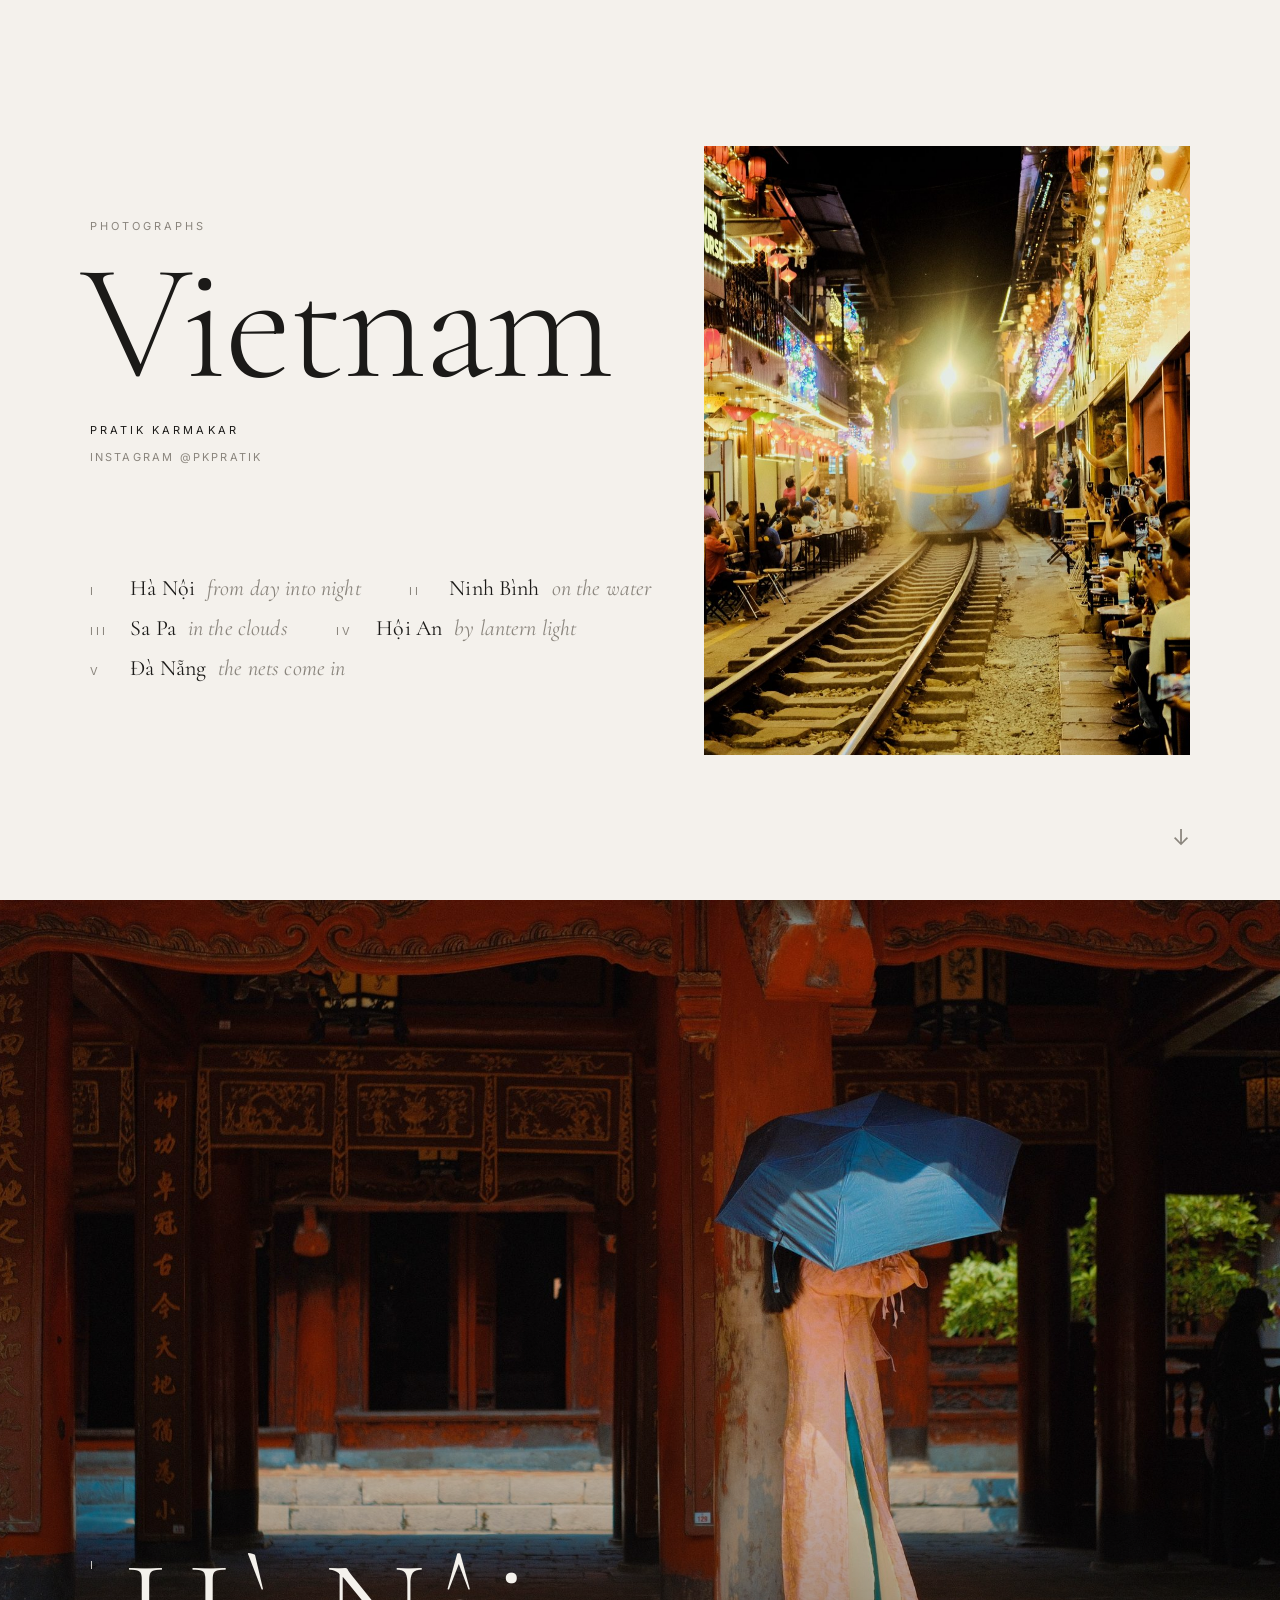
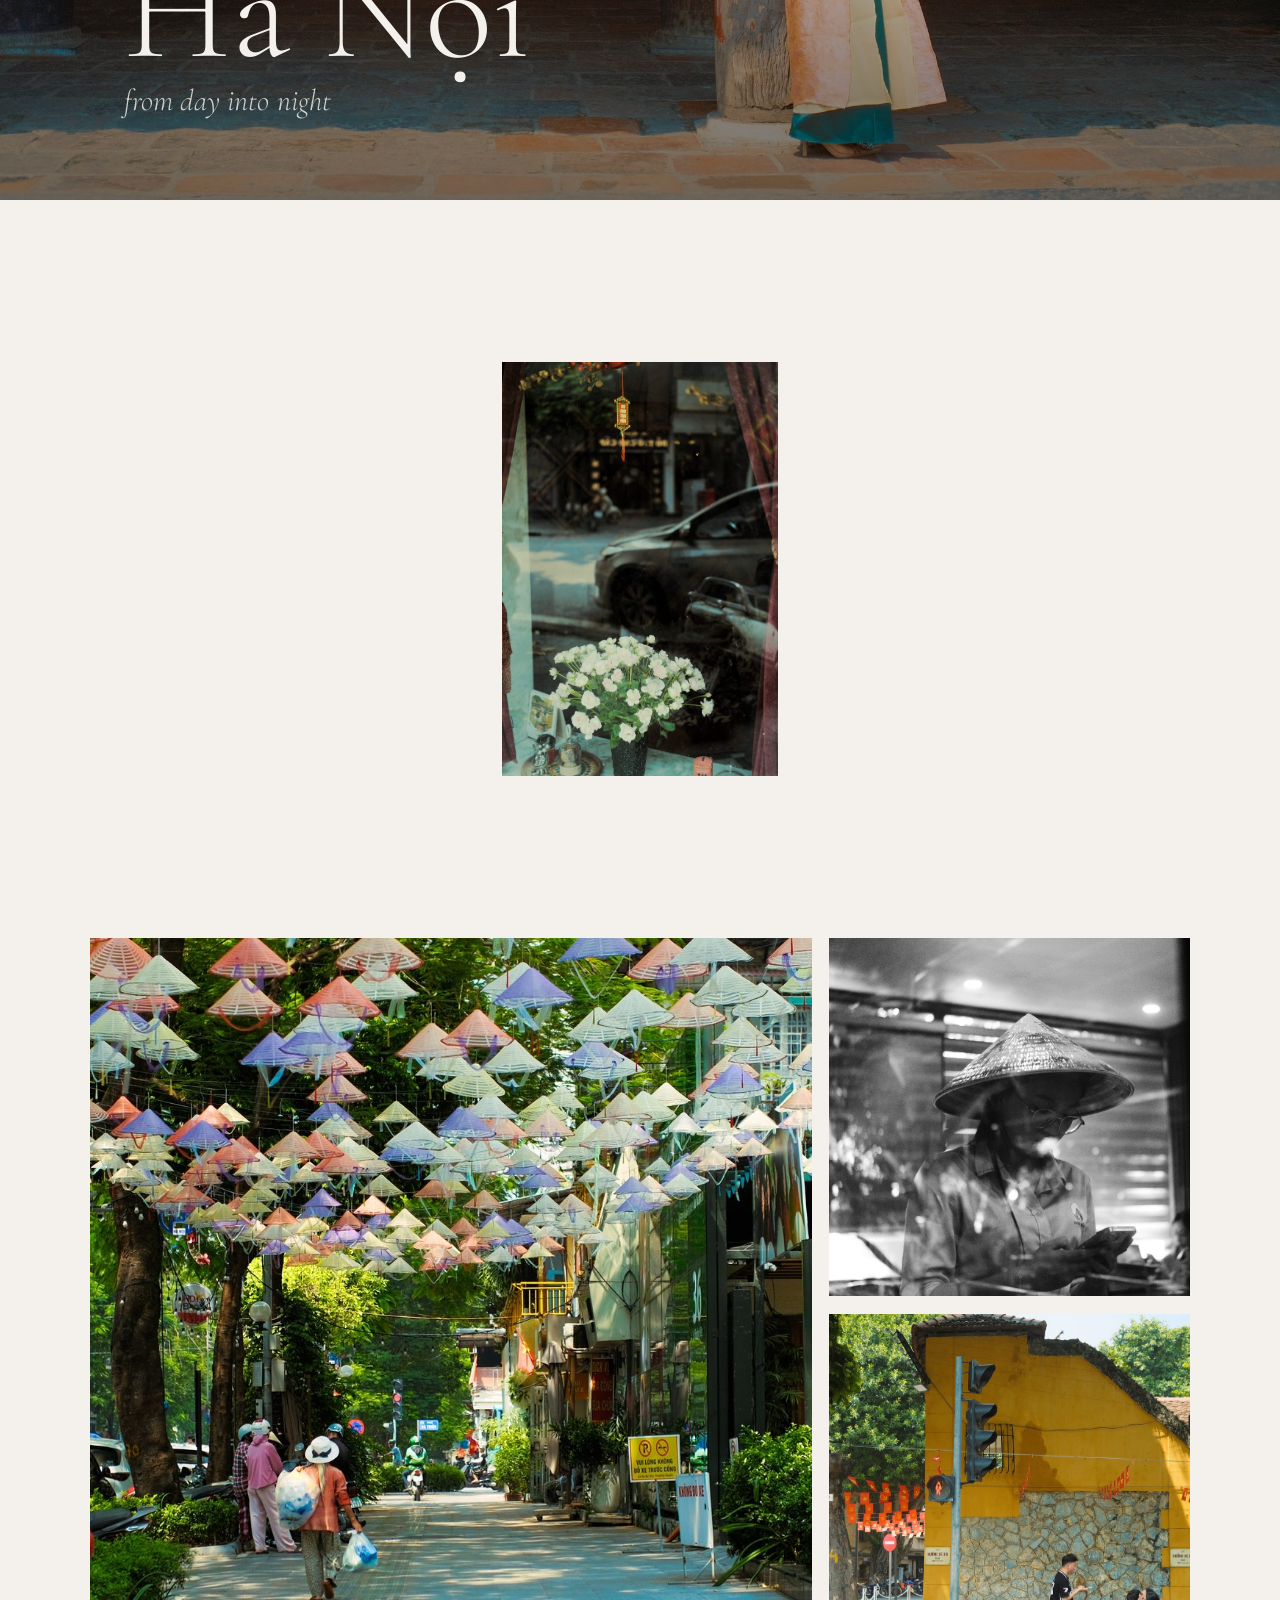
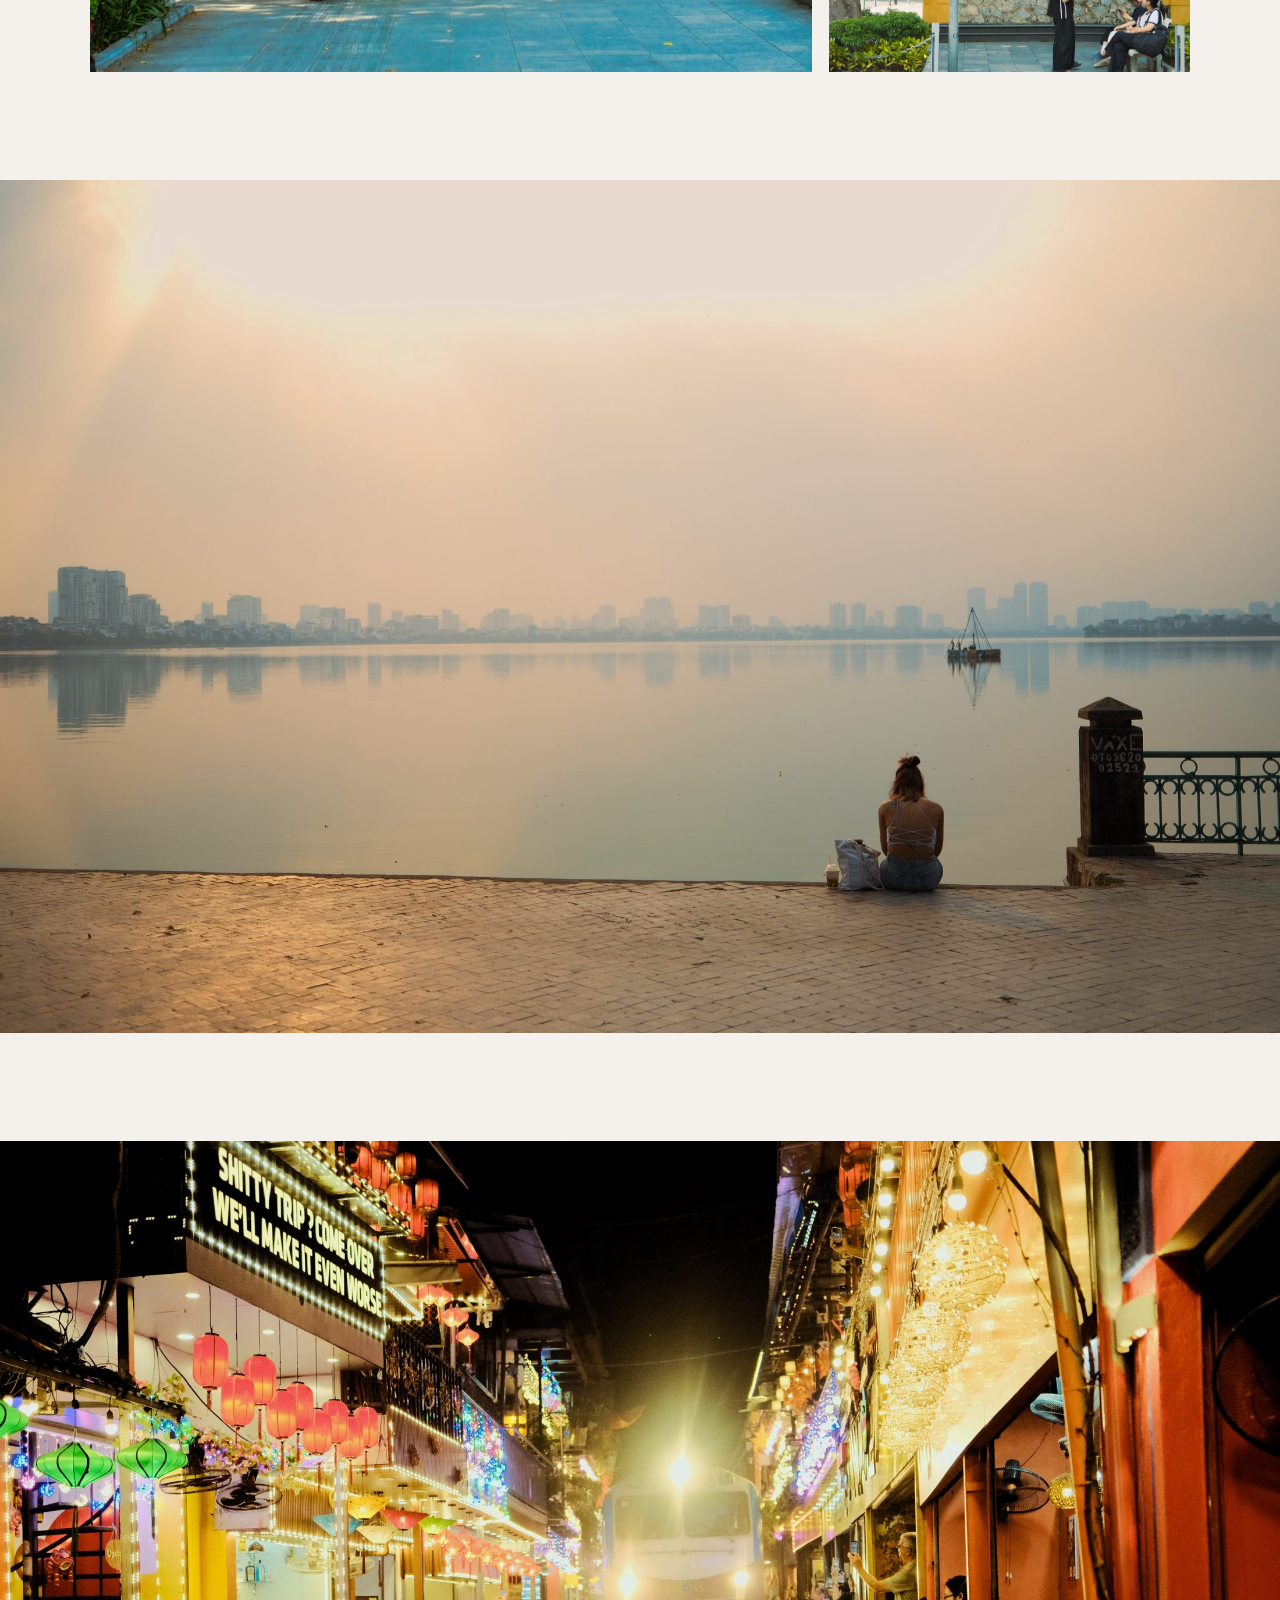
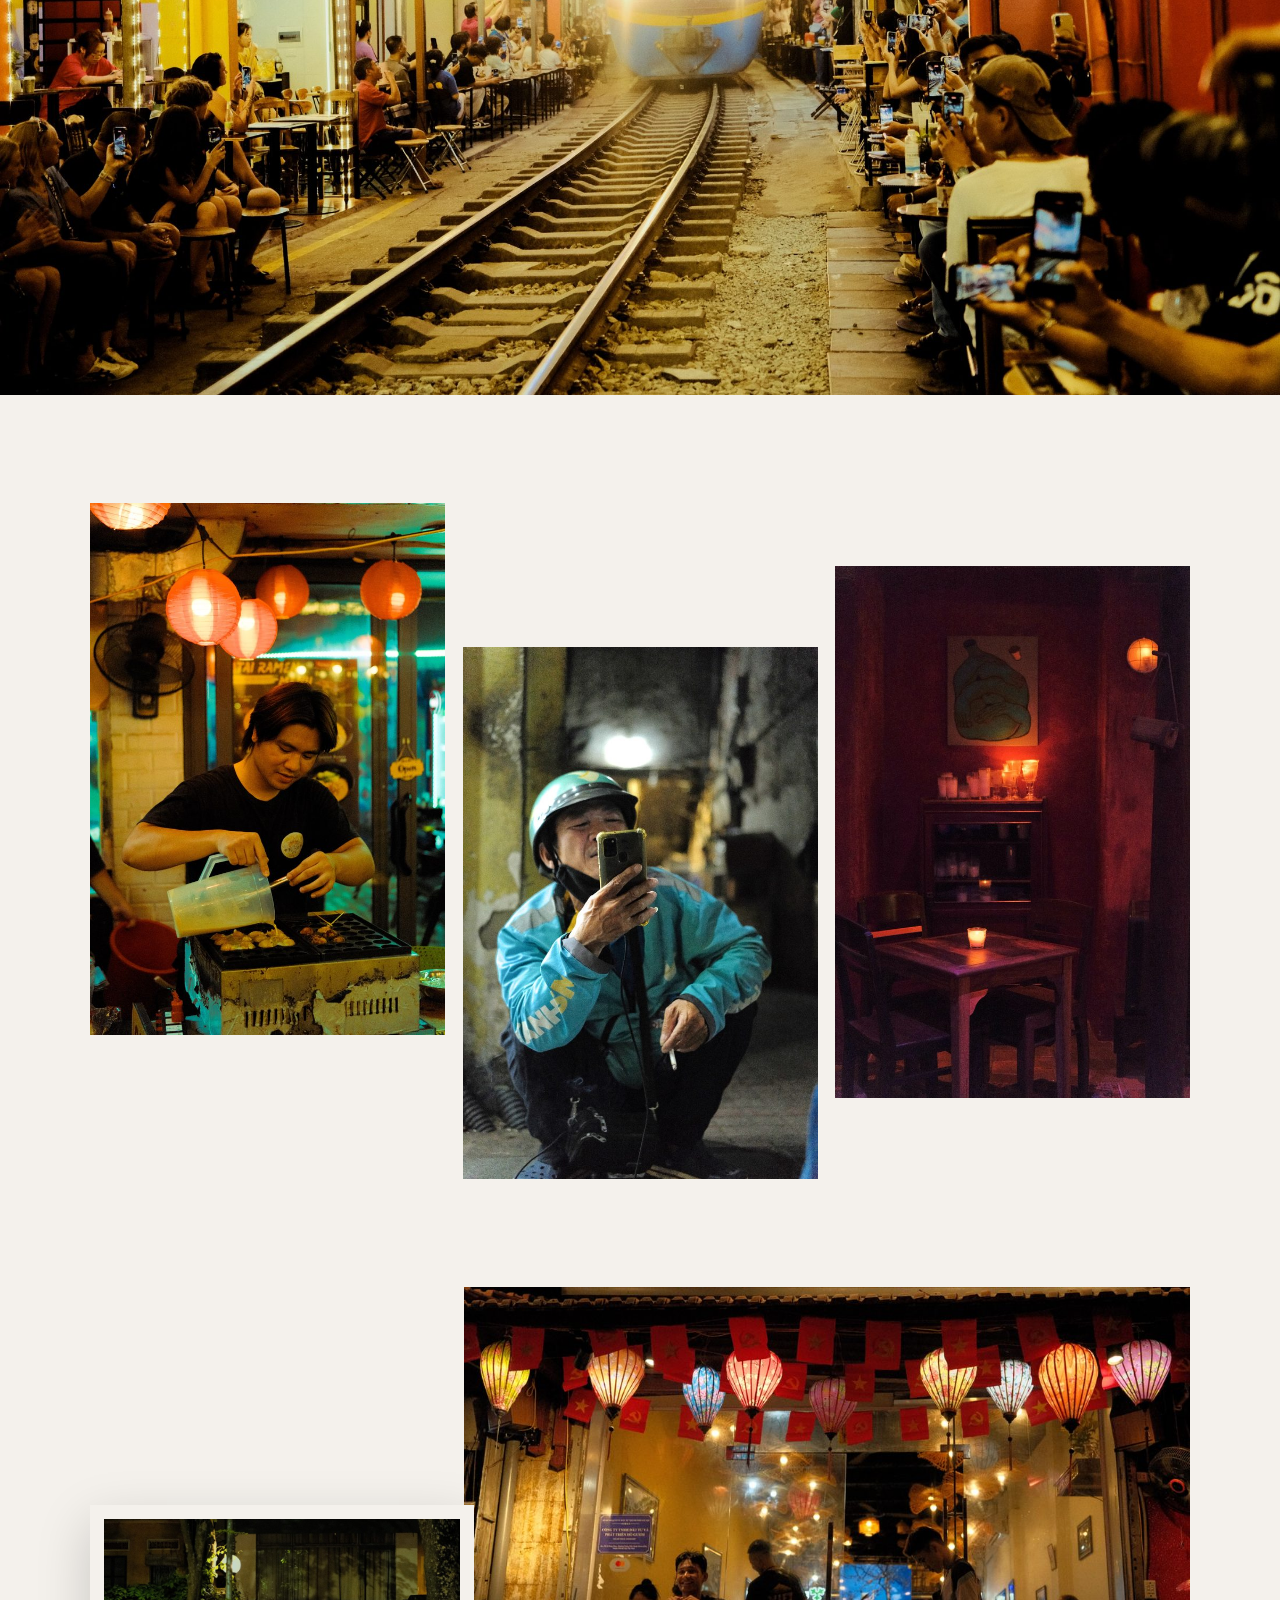
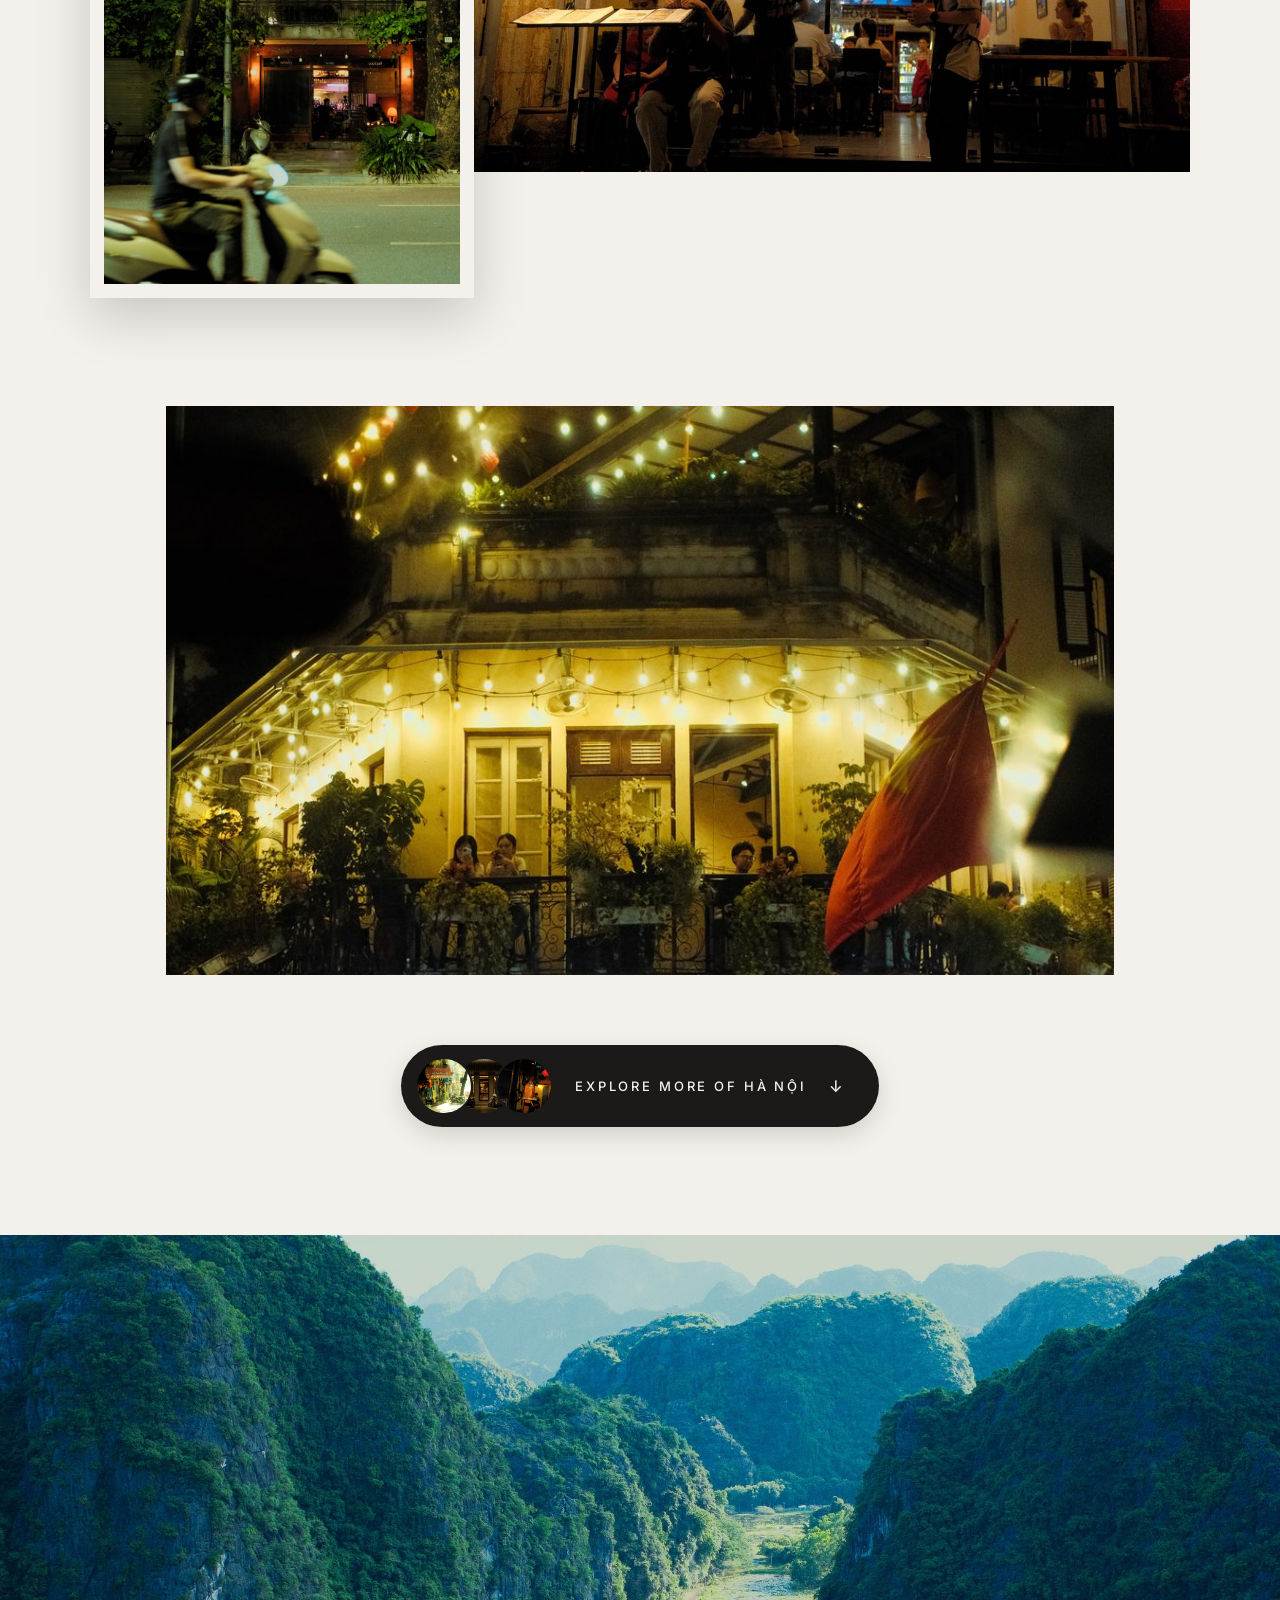
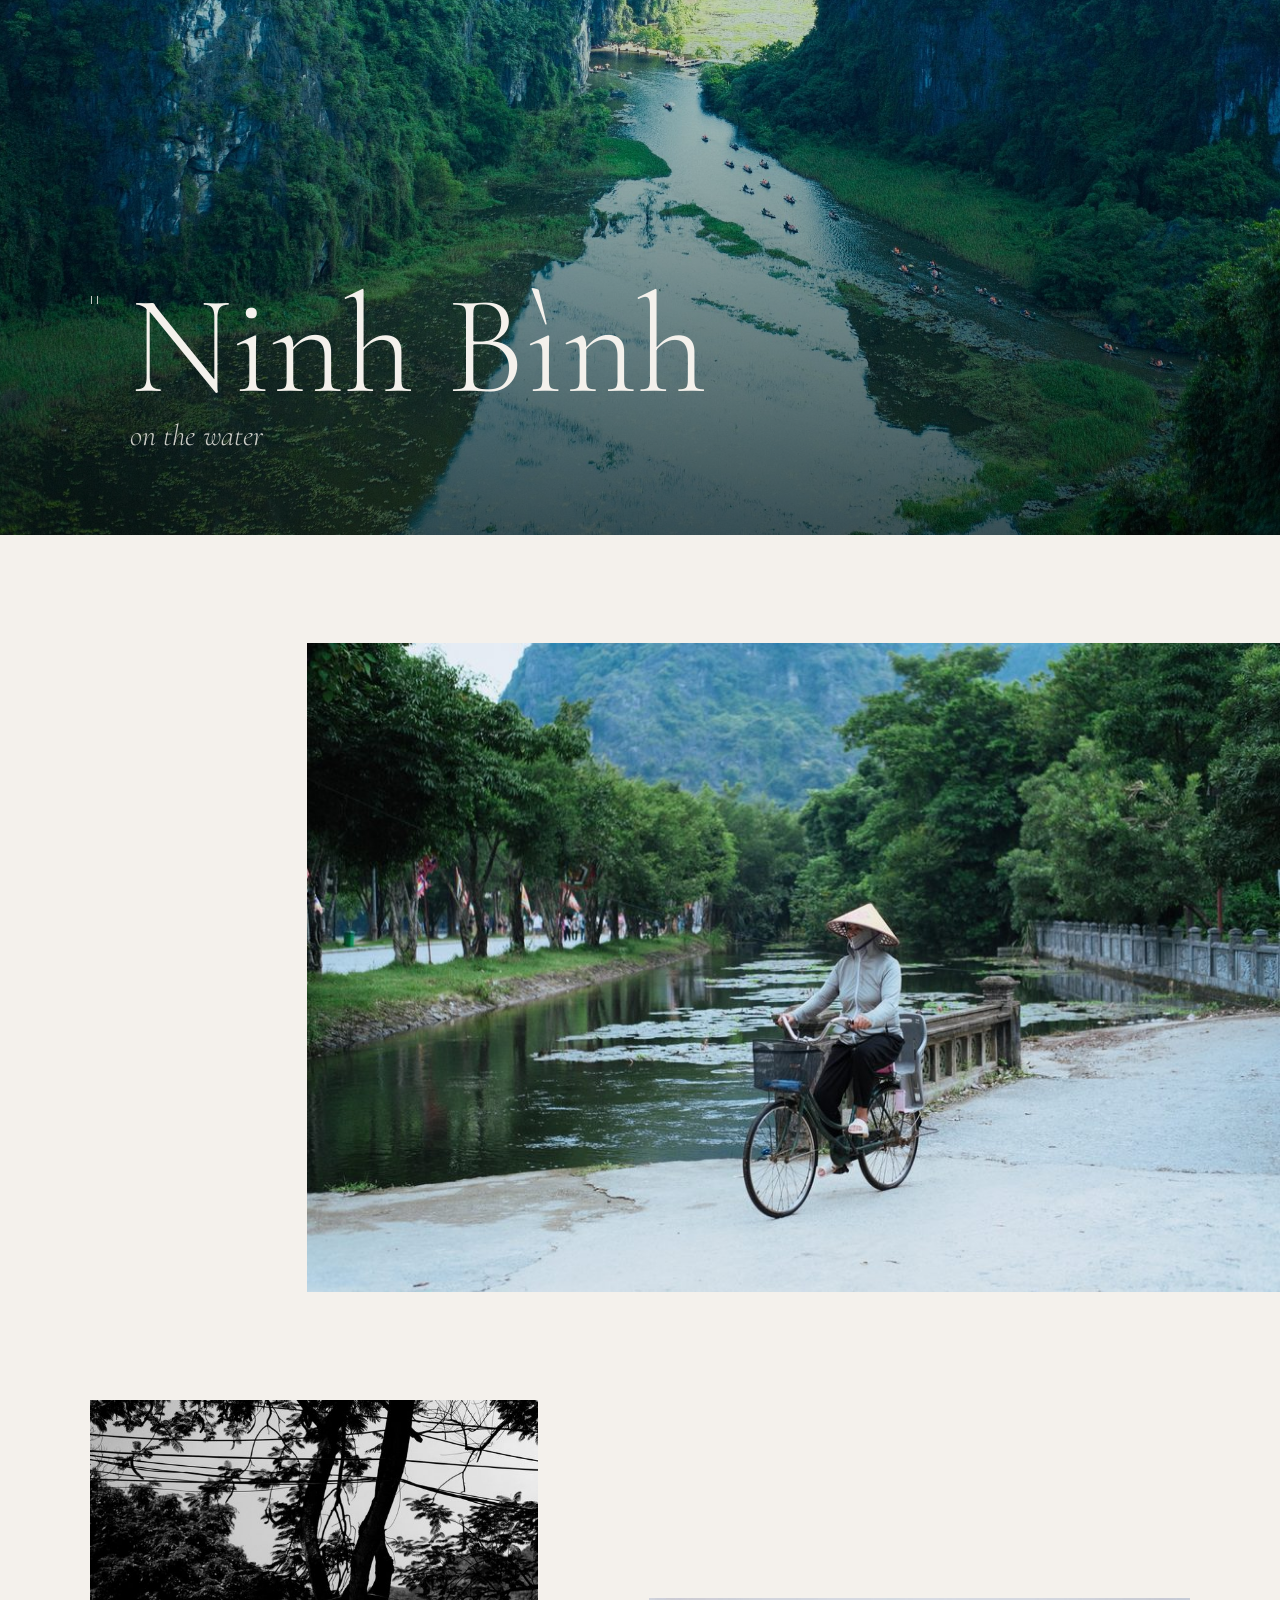
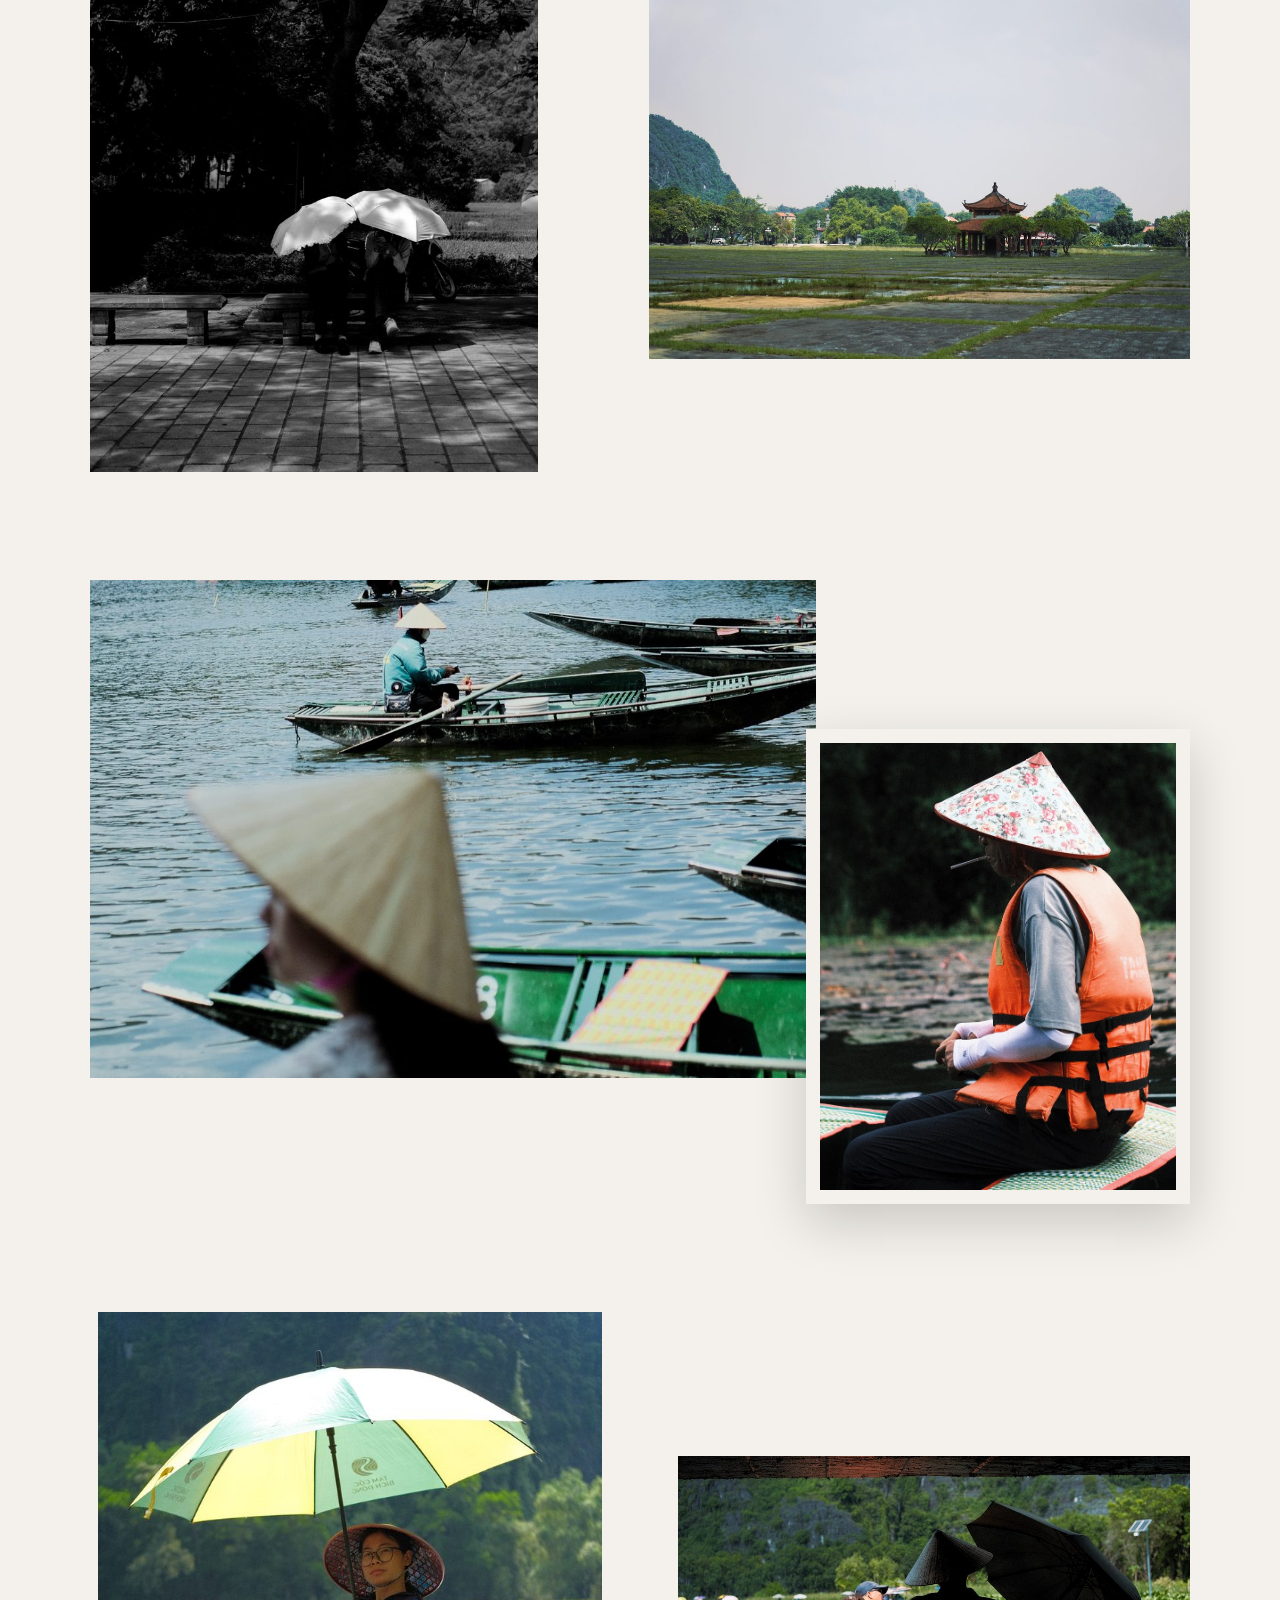
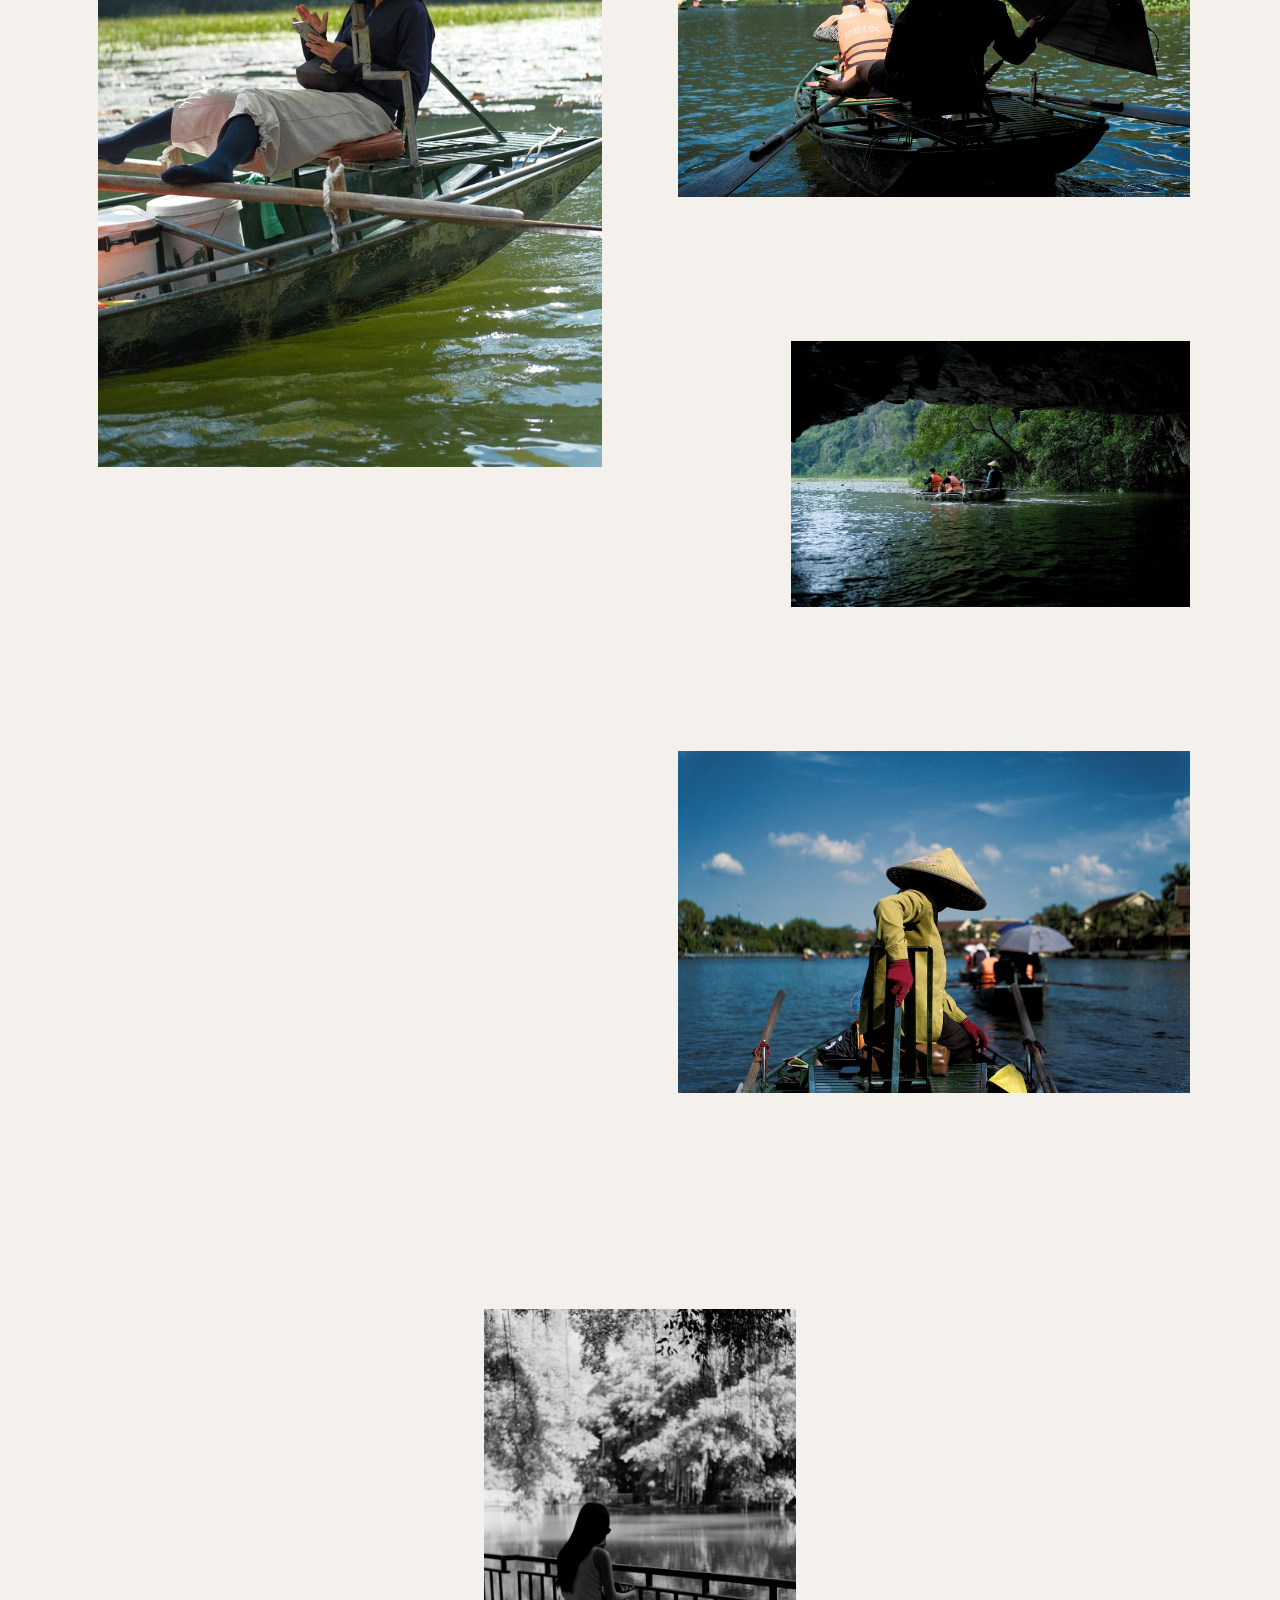
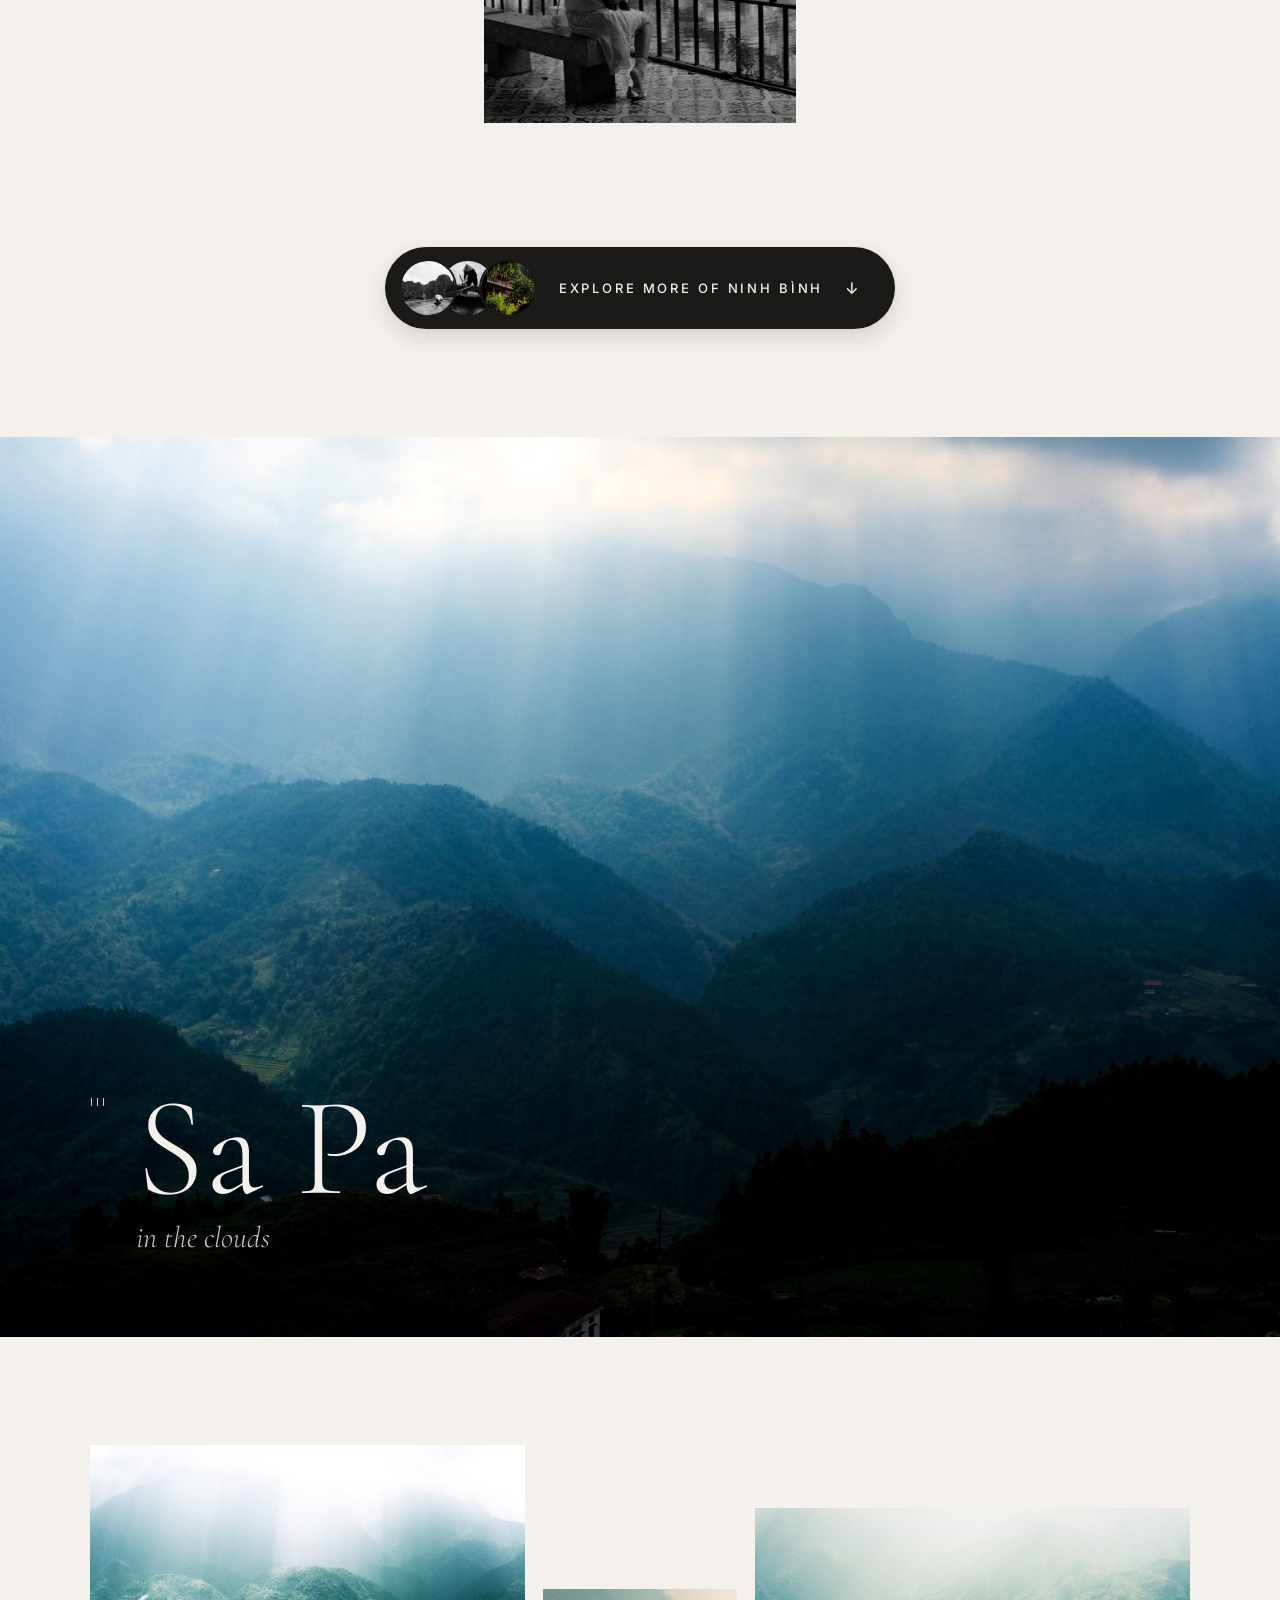
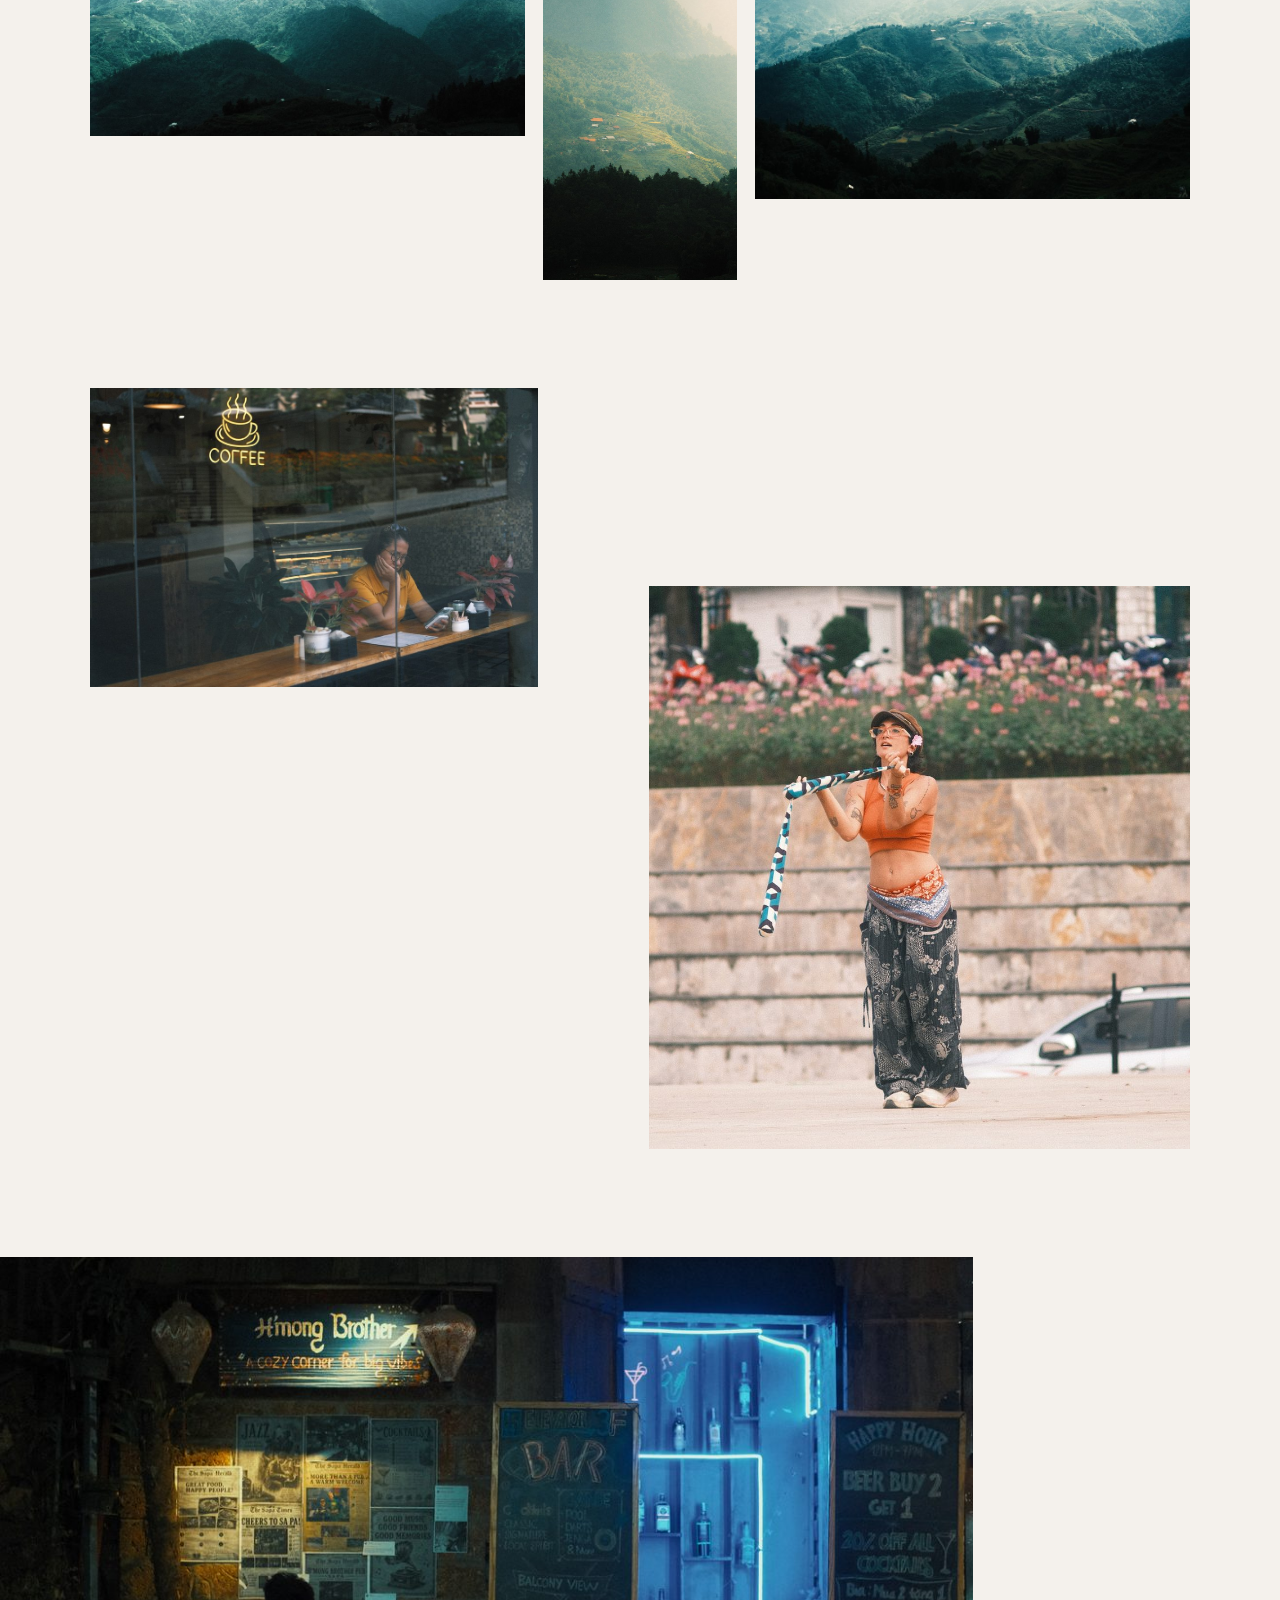
==== commit 57e1206b: "Hội An: straightened version of 2283 Co-Authored-By: Claude Opus 5.5 <noreply@anthropic.com>" ====
--- a/index.html
+++ b/index.html
@@ -32,7 +32,7 @@
   <a class="down" href="#hanoi" aria-label="Begin">&darr;</a>
 </header>
 
-<main><section id="hanoi" class="chapter"><div class="part" data-tone="light"><div class="r cover" style="--focus:64% 50%"><figure class="ph " style="--ar:1.4997"><img src="img/s/9770.jpg" srcset="img/s/9770.jpg 1000w, img/l/9770.jpg 2200w" sizes="100vw" width="2200" height="1467" loading="eager" decoding="async" alt="" data-full="img/l/9770.jpg"></figure><header class="ch-head on-photo"><span class="num">I</span><h2>Hà Nội</h2><p>from day into night</p></header></div><div class="r whisper"><figure class="ph " style="--ar:0.6668"><img src="img/s/9715.jpg" srcset="img/s/9715.jpg 1000w, img/l/9715.jpg 2200w" sizes="(max-width: 700px) 60vw, 30vw" width="1467" height="2200" loading="lazy" decoding="async" alt="" data-full="img/l/9715.jpg"></figure></div><div class="r mosaic mosaic-l"><div class="m"><figure class="ph big" style="--ar:0.9818"><img src="img/s/9672.jpg" srcset="img/s/9672.jpg 1000w, img/l/9672.jpg 2200w" sizes="(max-width: 700px) 100vw, 60vw" width="2160" height="2200" loading="lazy" decoding="async" alt="" data-full="img/l/9672.jpg"></figure><figure class="ph " style="--ar:0.9655"><img src="img/s/9606.jpg" srcset="img/s/9606.jpg 1000w, img/l/9606.jpg 2200w" sizes="(max-width: 700px) 100vw, 34vw" width="2124" height="2200" loading="lazy" decoding="async" alt="" data-full="img/l/9606.jpg"></figure><figure class="ph " style="--ar:1.0984"><img src="img/s/9701.jpg" srcset="img/s/9701.jpg 1000w, img/l/9701.jpg 2200w" sizes="(max-width: 700px) 100vw, 34vw" width="2200" height="2003" loading="lazy" decoding="async" alt="" data-full="img/l/9701.jpg"></figure></div></div><div class="r extra overlap overlap"><figure class="ph big" style="--ar:1.3333"><img src="img/s/9201.jpg" srcset="img/s/9201.jpg 1000w, img/l/9201.jpg 2200w" sizes="(max-width: 700px) 100vw, 64vw" width="2200" height="1650" loading="lazy" decoding="async" alt="" data-full="img/l/9201.jpg"></figure><figure class="ph small" style="--ar:1.2791"><img src="img/s/9722.jpg" srcset="img/s/9722.jpg 1000w, img/l/9722.jpg 2200w" sizes="(max-width: 700px) 55vw, 30vw" width="2200" height="1720" loading="lazy" decoding="async" alt="" data-full="img/l/9722.jpg"></figure></div><div class="r extra sticky sticky-l"><div class="pin"><figure class="ph " style="--ar:0.7850"><img src="img/s/9824.jpg" srcset="img/s/9824.jpg 1000w, img/l/9824.jpg 2200w" sizes="(max-width: 700px) 100vw, 50vw" width="1727" height="2200" loading="lazy" decoding="async" alt="" data-full="img/l/9824.jpg"></figure></div><div class="col"><figure class="ph " style="--ar:1.4618"><img src="img/s/9742.jpg" srcset="img/s/9742.jpg 1000w, img/l/9742.jpg 2200w" sizes="(max-width: 700px) 100vw, 50vw" width="2200" height="1505" loading="lazy" decoding="async" alt="" data-full="img/l/9742.jpg"></figure><figure class="ph " style="--ar:0.9641"><img src="img/s/9738.jpg" srcset="img/s/9738.jpg 1000w, img/l/9738.jpg 2200w" sizes="(max-width: 700px) 100vw, 50vw" width="2121" height="2200" loading="lazy" decoding="async" alt="" data-full="img/l/9738.jpg"></figure><figure class="ph " style="--ar:0.8868"><img src="img/s/9842.jpg" srcset="img/s/9842.jpg 1000w, img/l/9842.jpg 2200w" sizes="(max-width: 700px) 100vw, 50vw" width="1951" height="2200" loading="lazy" decoding="async" alt="" data-full="img/l/9842.jpg"></figure></div></div><div class="r full"><figure class="ph " style="--ar:1.4997"><img src="img/s/9890.jpg" srcset="img/s/9890.jpg 1000w, img/l/9890.jpg 2200w" sizes="100vw" width="2200" height="1467" loading="lazy" decoding="async" alt="" data-full="img/l/9890.jpg"></figure></div></div><div class="part" data-tone="dark"><div class="r full"><figure class="ph " style="--ar:1.4997"><img src="img/s/9174.jpg" srcset="img/s/9174.jpg 1000w, img/l/9174.jpg 2200w" sizes="100vw" width="2200" height="1467" loading="lazy" decoding="async" alt="" data-full="img/l/9174.jpg"></figure></div><div class="r wave"><figure class="ph " style="--ar:0.6668"><img src="img/s/9121.jpg" srcset="img/s/9121.jpg 1000w, img/l/9121.jpg 2200w" sizes="(max-width: 700px) 100vw, 34vw" width="1467" height="2200" loading="lazy" decoding="async" alt="" data-full="img/l/9121.jpg"></figure><figure class="ph " style="--ar:0.6668"><img src="img/s/9026.jpg" srcset="img/s/9026.jpg 1000w, img/l/9026.jpg 2200w" sizes="(max-width: 700px) 100vw, 34vw" width="1467" height="2200" loading="lazy" decoding="async" alt="" data-full="img/l/9026.jpg"></figure><figure class="ph " style="--ar:0.6668"><img src="img/s/9016.jpg" srcset="img/s/9016.jpg 1000w, img/l/9016.jpg 2200w" sizes="(max-width: 700px) 100vw, 34vw" width="1467" height="2200" loading="lazy" decoding="async" alt="" data-full="img/l/9016.jpg"></figure></div><div class="r overlap overlap-r"><figure class="ph big" style="--ar:1.4997"><img src="img/s/9070.jpg" srcset="img/s/9070.jpg 1000w, img/l/9070.jpg 2200w" sizes="(max-width: 700px) 100vw, 64vw" width="2200" height="1467" loading="lazy" decoding="async" alt="" data-full="img/l/9070.jpg"></figure><figure class="ph small" style="--ar:0.9755"><img src="img/s/9636.jpg" srcset="img/s/9636.jpg 1000w, img/l/9636.jpg 2200w" sizes="(max-width: 700px) 55vw, 30vw" width="2146" height="2200" loading="lazy" decoding="async" alt="" data-full="img/l/9636.jpg"></figure></div><div class="r extra stagger"><figure class="ph a" style="--ar:1.3002"><img src="img/s/9085.jpg" srcset="img/s/9085.jpg 1000w, img/l/9085.jpg 2200w" sizes="(max-width: 700px) 100vw, 40vw" width="2200" height="1692" loading="lazy" decoding="async" alt="" data-full="img/l/9085.jpg"></figure><figure class="ph b" style="--ar:1.4997"><img src="img/s/9096.jpg" srcset="img/s/9096.jpg 1000w, img/l/9096.jpg 2200w" sizes="(max-width: 700px) 100vw, 60vw" width="2200" height="1467" loading="lazy" decoding="async" alt="" data-full="img/l/9096.jpg"></figure></div><div class="r extra sticky sticky-r"><div class="pin"><figure class="ph " style="--ar:0.6668"><img src="img/s/9068.jpg" srcset="img/s/9068.jpg 1000w, img/l/9068.jpg 2200w" sizes="(max-width: 700px) 100vw, 50vw" width="1467" height="2200" loading="lazy" decoding="async" alt="" data-full="img/l/9068.jpg"></figure></div><div class="col"><figure class="ph " style="--ar:1.1634"><img src="img/s/9084.jpg" srcset="img/s/9084.jpg 1000w, img/l/9084.jpg 2200w" sizes="(max-width: 700px) 100vw, 50vw" width="2200" height="1891" loading="lazy" decoding="async" alt="" data-full="img/l/9084.jpg"></figure><figure class="ph " style="--ar:1.4997"><img src="img/s/9145.jpg" srcset="img/s/9145.jpg 1000w, img/l/9145.jpg 2200w" sizes="(max-width: 700px) 100vw, 50vw" width="2200" height="1467" loading="lazy" decoding="async" alt="" data-full="img/l/9145.jpg"></figure><figure class="ph " style="--ar:1.1885"><img src="img/s/9131.jpg" srcset="img/s/9131.jpg 1000w, img/l/9131.jpg 2200w" sizes="(max-width: 700px) 100vw, 50vw" width="2200" height="1851" loading="lazy" decoding="async" alt="" data-full="img/l/9131.jpg"></figure></div></div><div class="r extra mosaic mosaic-r"><div class="m"><figure class="ph big" style="--ar:1.0314"><img src="img/s/9099.jpg" srcset="img/s/9099.jpg 1000w, img/l/9099.jpg 2200w" sizes="(max-width: 700px) 100vw, 60vw" width="2200" height="2133" loading="lazy" decoding="async" alt="" data-full="img/l/9099.jpg"></figure><figure class="ph " style="--ar:0.8005"><img src="img/s/9138.jpg" srcset="img/s/9138.jpg 1000w, img/l/9138.jpg 2200w" sizes="(max-width: 700px) 100vw, 34vw" width="1761" height="2200" loading="lazy" decoding="async" alt="" data-full="img/l/9138.jpg"></figure><figure class="ph " style="--ar:1.2168"><img src="img/s/9148.jpg" srcset="img/s/9148.jpg 1000w, img/l/9148.jpg 2200w" sizes="(max-width: 700px) 100vw, 34vw" width="2200" height="1808" loading="lazy" decoding="async" alt="" data-full="img/l/9148.jpg"></figure></div></div><div class="r extra bleed bleed-l"><figure class="ph " style="--ar:1.4997"><img src="img/s/9112.jpg" srcset="img/s/9112.jpg 1000w, img/l/9112.jpg 2200w" sizes="(max-width: 700px) 100vw, 75vw" width="2200" height="1467" loading="lazy" decoding="async" alt="" data-full="img/l/9112.jpg"></figure></div><div class="r extra stagger"><figure class="ph a" style="--ar:1.3977"><img src="img/s/9137.jpg" srcset="img/s/9137.jpg 1000w, img/l/9137.jpg 2200w" sizes="(max-width: 700px) 100vw, 40vw" width="2200" height="1574" loading="lazy" decoding="async" alt="" data-full="img/l/9137.jpg"></figure><figure class="ph b" style="--ar:1.4997"><img src="img/s/9072.jpg" srcset="img/s/9072.jpg 1000w, img/l/9072.jpg 2200w" sizes="(max-width: 700px) 100vw, 60vw" width="2200" height="1467" loading="lazy" decoding="async" alt="" data-full="img/l/9072.jpg"></figure></div><div class="r solo center"><figure class="ph " style="--ar:1.6641"><img src="img/s/9639.jpg" srcset="img/s/9639.jpg 1000w, img/l/9639.jpg 2200w" sizes="(max-width: 700px) 100vw, 70vw" width="2200" height="1322" loading="lazy" decoding="async" alt="" data-full="img/l/9639.jpg"></figure></div></div><div class="more"><button class="more-btn" type="button" aria-expanded="false"><span class="more-thumbs" aria-hidden="true"><img src="img/s/9201.jpg" alt="" loading="lazy" decoding="async"><img src="img/s/9068.jpg" alt="" loading="lazy" decoding="async"><img src="img/s/9072.jpg" alt="" loading="lazy" decoding="async"></span><span class="more-open">Explore more of Hà Nội</span><span class="more-close">Show less</span><span class="more-arrow" aria-hidden="true">&darr;</span></button></div></section><section id="ninh-binh" class="chapter"><div class="part" data-tone="light"><div class="r cover" style="--focus:50% 60%"><figure class="ph " style="--ar:1.4997"><img src="img/s/9553.jpg" srcset="img/s/9553.jpg 1000w, img/l/9553.jpg 2200w" sizes="100vw" width="2200" height="1467" loading="eager" decoding="async" alt="" data-full="img/l/9553.jpg"></figure><header class="ch-head on-photo"><span class="num">II</span><h2>Ninh Bình</h2><p>on the water</p></header></div><div class="r bleed bleed-r"><figure class="ph " style="--ar:1.4997"><img src="img/s/9222.jpg" srcset="img/s/9222.jpg 1000w, img/l/9222.jpg 2200w" sizes="(max-width: 700px) 100vw, 75vw" width="2200" height="1467" loading="lazy" decoding="async" alt="" data-full="img/l/9222.jpg"></figure></div><div class="r stagger"><figure class="ph a" style="--ar:0.6668"><img src="img/s/9238.jpg" srcset="img/s/9238.jpg 1000w, img/l/9238.jpg 2200w" sizes="(max-width: 700px) 100vw, 40vw" width="1467" height="2200" loading="lazy" decoding="async" alt="" data-full="img/l/9238.jpg"></figure><figure class="ph b" style="--ar:1.4997"><img src="img/s/9217.jpg" srcset="img/s/9217.jpg 1000w, img/l/9217.jpg 2200w" sizes="(max-width: 700px) 100vw, 60vw" width="2200" height="1467" loading="lazy" decoding="async" alt="" data-full="img/l/9217.jpg"></figure></div><div class="r overlap overlap"><figure class="ph big" style="--ar:1.4608"><img src="img/s/9271.jpg" srcset="img/s/9271.jpg 1000w, img/l/9271.jpg 2200w" sizes="(max-width: 700px) 100vw, 64vw" width="2200" height="1506" loading="lazy" decoding="async" alt="" data-full="img/l/9271.jpg"></figure><figure class="ph small" style="--ar:0.7973"><img src="img/s/9389.jpg" srcset="img/s/9389.jpg 1000w, img/l/9389.jpg 2200w" sizes="(max-width: 700px) 55vw, 30vw" width="1754" height="2200" loading="lazy" decoding="async" alt="" data-full="img/l/9389.jpg"></figure></div><div class="r sticky sticky-l"><div class="pin"><figure class="ph " style="--ar:0.6668"><img src="img/s/9382.jpg" srcset="img/s/9382.jpg 1000w, img/l/9382.jpg 2200w" sizes="(max-width: 700px) 100vw, 50vw" width="1467" height="2200" loading="lazy" decoding="async" alt="" data-full="img/l/9382.jpg"></figure></div><div class="col"><figure class="ph " style="--ar:1.4997"><img src="img/s/9311.jpg" srcset="img/s/9311.jpg 1000w, img/l/9311.jpg 2200w" sizes="(max-width: 700px) 100vw, 50vw" width="2200" height="1467" loading="lazy" decoding="async" alt="" data-full="img/l/9311.jpg"></figure><figure class="ph " style="--ar:1.4997"><img src="img/s/9351.jpg" srcset="img/s/9351.jpg 1000w, img/l/9351.jpg 2200w" sizes="(max-width: 700px) 100vw, 50vw" width="2200" height="1467" loading="lazy" decoding="async" alt="" data-full="img/l/9351.jpg"></figure><figure class="ph " style="--ar:1.4997"><img src="img/s/9471.jpg" srcset="img/s/9471.jpg 1000w, img/l/9471.jpg 2200w" sizes="(max-width: 700px) 100vw, 50vw" width="2200" height="1467" loading="lazy" decoding="async" alt="" data-full="img/l/9471.jpg"></figure></div></div><div class="r extra sheet"><div class="film"><div class="frame"><figure class="ph " style="--ar:1.4997"><img src="img/s/9385.jpg" srcset="img/s/9385.jpg 1000w, img/l/9385.jpg 2200w" sizes="(max-width: 700px) 100vw, 34vw" width="2200" height="1467" loading="lazy" decoding="async" alt="" data-full="img/l/9385.jpg"></figure></div><div class="frame"><figure class="ph " style="--ar:1.3317"><img src="img/s/9395.jpg" srcset="img/s/9395.jpg 1000w, img/l/9395.jpg 2200w" sizes="(max-width: 700px) 100vw, 34vw" width="2200" height="1652" loading="lazy" decoding="async" alt="" data-full="img/l/9395.jpg"></figure></div><div class="frame"><figure class="ph " style="--ar:1.4997"><img src="img/s/9411.jpg" srcset="img/s/9411.jpg 1000w, img/l/9411.jpg 2200w" sizes="(max-width: 700px) 100vw, 34vw" width="2200" height="1467" loading="lazy" decoding="async" alt="" data-full="img/l/9411.jpg"></figure></div><div class="frame"><figure class="ph " style="--ar:1.4997"><img src="img/s/9414.jpg" srcset="img/s/9414.jpg 1000w, img/l/9414.jpg 2200w" sizes="(max-width: 700px) 100vw, 34vw" width="2200" height="1467" loading="lazy" decoding="async" alt="" data-full="img/l/9414.jpg"></figure></div><div class="frame"><figure class="ph " style="--ar:1.4997"><img src="img/s/9424.jpg" srcset="img/s/9424.jpg 1000w, img/l/9424.jpg 2200w" sizes="(max-width: 700px) 100vw, 34vw" width="2200" height="1467" loading="lazy" decoding="async" alt="" data-full="img/l/9424.jpg"></figure></div><div class="frame"><figure class="ph " style="--ar:0.9105"><img src="img/s/9485.jpg" srcset="img/s/9485.jpg 1000w, img/l/9485.jpg 2200w" sizes="(max-width: 700px) 100vw, 34vw" width="2003" height="2200" loading="lazy" decoding="async" alt="" data-full="img/l/9485.jpg"></figure></div><div class="frame"><figure class="ph " style="--ar:0.6668"><img src="img/s/9488.jpg" srcset="img/s/9488.jpg 1000w, img/l/9488.jpg 2200w" sizes="(max-width: 700px) 100vw, 34vw" width="1467" height="2200" loading="lazy" decoding="async" alt="" data-full="img/l/9488.jpg"></figure></div><div class="frame"><figure class="ph " style="--ar:1.4997"><img src="img/s/9491.jpg" srcset="img/s/9491.jpg 1000w, img/l/9491.jpg 2200w" sizes="(max-width: 700px) 100vw, 34vw" width="2200" height="1467" loading="lazy" decoding="async" alt="" data-full="img/l/9491.jpg"></figure></div><div class="frame"><figure class="ph " style="--ar:1.4997"><img src="img/s/9500.jpg" srcset="img/s/9500.jpg 1000w, img/l/9500.jpg 2200w" sizes="(max-width: 700px) 100vw, 34vw" width="2200" height="1467" loading="lazy" decoding="async" alt="" data-full="img/l/9500.jpg"></figure></div></div></div><div class="r extra row"><figure class="ph " style="--ar:1.4997"><img src="img/s/9507.jpg" srcset="img/s/9507.jpg 1000w, img/l/9507.jpg 2200w" sizes="(max-width: 700px) 100vw, 60vw" width="2200" height="1467" loading="lazy" decoding="async" alt="" data-full="img/l/9507.jpg"></figure><figure class="ph " style="--ar:0.7823"><img src="img/s/9521.jpg" srcset="img/s/9521.jpg 1000w, img/l/9521.jpg 2200w" sizes="(max-width: 700px) 100vw, 60vw" width="1721" height="2200" loading="lazy" decoding="async" alt="" data-full="img/l/9521.jpg"></figure></div><div class="r whisper"><figure class="ph " style="--ar:0.7523"><img src="img/s/9544.jpg" srcset="img/s/9544.jpg 1000w, img/l/9544.jpg 2200w" sizes="(max-width: 700px) 60vw, 30vw" width="1655" height="2200" loading="lazy" decoding="async" alt="" data-full="img/l/9544.jpg"></figure></div></div><div class="more"><button class="more-btn" type="button" aria-expanded="false"><span class="more-thumbs" aria-hidden="true"><img src="img/s/9385.jpg" alt="" loading="lazy" decoding="async"><img src="img/s/9485.jpg" alt="" loading="lazy" decoding="async"><img src="img/s/9521.jpg" alt="" loading="lazy" decoding="async"></span><span class="more-open">Explore more of Ninh Bình</span><span class="more-close">Show less</span><span class="more-arrow" aria-hidden="true">&darr;</span></button></div></section><section id="sapa" class="chapter"><div class="part" data-tone="light"><div class="r cover" style="--focus:35% 50%"><figure class="ph " style="--ar:1.4997"><img src="img/s/0721.jpg" srcset="img/s/0721.jpg 1000w, img/l/0721.jpg 2200w" sizes="100vw" width="2200" height="1467" loading="eager" decoding="async" alt="" data-full="img/l/0721.jpg"></figure><header class="ch-head on-photo"><span class="num">III</span><h2>Sa Pa</h2><p>in the clouds</p></header></div><div class="r wave"><figure class="ph " style="--ar:1.4997"><img src="img/s/0709.jpg" srcset="img/s/0709.jpg 1000w, img/l/0709.jpg 2200w" sizes="(max-width: 700px) 100vw, 34vw" width="2200" height="1467" loading="lazy" decoding="async" alt="" data-full="img/l/0709.jpg"></figure><figure class="ph " style="--ar:0.6668"><img src="img/s/0716.jpg" srcset="img/s/0716.jpg 1000w, img/l/0716.jpg 2200w" sizes="(max-width: 700px) 100vw, 34vw" width="1467" height="2200" loading="lazy" decoding="async" alt="" data-full="img/l/0716.jpg"></figure><figure class="ph " style="--ar:1.4997"><img src="img/s/0717.jpg" srcset="img/s/0717.jpg 1000w, img/l/0717.jpg 2200w" sizes="(max-width: 700px) 100vw, 34vw" width="2200" height="1467" loading="lazy" decoding="async" alt="" data-full="img/l/0717.jpg"></figure></div><div class="r extra overlap overlap"><figure class="ph big" style="--ar:1.4997"><img src="img/s/0732.jpg" srcset="img/s/0732.jpg 1000w, img/l/0732.jpg 2200w" sizes="(max-width: 700px) 100vw, 64vw" width="2200" height="1467" loading="lazy" decoding="async" alt="" data-full="img/l/0732.jpg"></figure><figure class="ph small" style="--ar:0.9300"><img src="img/s/0734.jpg" srcset="img/s/0734.jpg 1000w, img/l/0734.jpg 2200w" sizes="(max-width: 700px) 55vw, 30vw" width="2046" height="2200" loading="lazy" decoding="async" alt="" data-full="img/l/0734.jpg"></figure></div><div class="r extra sticky sticky-l"><div class="pin"><figure class="ph " style="--ar:0.6668"><img src="img/s/0786.jpg" srcset="img/s/0786.jpg 1000w, img/l/0786.jpg 2200w" sizes="(max-width: 700px) 100vw, 50vw" width="1467" height="2200" loading="lazy" decoding="async" alt="" data-full="img/l/0786.jpg"></figure></div><div class="col"><figure class="ph " style="--ar:1.4997"><img src="img/s/0779.jpg" srcset="img/s/0779.jpg 1000w, img/l/0779.jpg 2200w" sizes="(max-width: 700px) 100vw, 50vw" width="2200" height="1467" loading="lazy" decoding="async" alt="" data-full="img/l/0779.jpg"></figure><figure class="ph " style="--ar:1.4997"><img src="img/s/0794.jpg" srcset="img/s/0794.jpg 1000w, img/l/0794.jpg 2200w" sizes="(max-width: 700px) 100vw, 50vw" width="2200" height="1467" loading="lazy" decoding="async" alt="" data-full="img/l/0794.jpg"></figure><figure class="ph " style="--ar:1.3915"><img src="img/s/0821.jpg" srcset="img/s/0821.jpg 1000w, img/l/0821.jpg 2200w" sizes="(max-width: 700px) 100vw, 50vw" width="2200" height="1581" loading="lazy" decoding="async" alt="" data-full="img/l/0821.jpg"></figure></div></div><div class="r extra wave"><figure class="ph " style="--ar:0.6668"><img src="img/s/0771.jpg" srcset="img/s/0771.jpg 1000w, img/l/0771.jpg 2200w" sizes="(max-width: 700px) 100vw, 34vw" width="1467" height="2200" loading="lazy" decoding="async" alt="" data-full="img/l/0771.jpg"></figure><figure class="ph " style="--ar:0.6668"><img src="img/s/0813.jpg" srcset="img/s/0813.jpg 1000w, img/l/0813.jpg 2200w" sizes="(max-width: 700px) 100vw, 34vw" width="1467" height="2200" loading="lazy" decoding="async" alt="" data-full="img/l/0813.jpg"></figure><figure class="ph " style="--ar:0.6668"><img src="img/s/0828.jpg" srcset="img/s/0828.jpg 1000w, img/l/0828.jpg 2200w" sizes="(max-width: 700px) 100vw, 34vw" width="1467" height="2200" loading="lazy" decoding="async" alt="" data-full="img/l/0828.jpg"></figure></div><div class="r stagger"><figure class="ph a" style="--ar:1.4997"><img src="img/s/0740.jpg" srcset="img/s/0740.jpg 1000w, img/l/0740.jpg 2200w" sizes="(max-width: 700px) 100vw, 40vw" width="2200" height="1467" loading="lazy" decoding="async" alt="" data-full="img/l/0740.jpg"></figure><figure class="ph b" style="--ar:0.9605"><img src="img/s/0748.jpg" srcset="img/s/0748.jpg 1000w, img/l/0748.jpg 2200w" sizes="(max-width: 700px) 100vw, 60vw" width="2113" height="2200" loading="lazy" decoding="async" alt="" data-full="img/l/0748.jpg"></figure></div></div><div class="part" data-tone="dark"><div class="r bleed bleed-l"><figure class="ph " style="--ar:1.4342"><img src="img/s/0835.jpg" srcset="img/s/0835.jpg 1000w, img/l/0835.jpg 2200w" sizes="(max-width: 700px) 100vw, 75vw" width="2200" height="1534" loading="lazy" decoding="async" alt="" data-full="img/l/0835.jpg"></figure></div><div class="r overlap overlap-r"><figure class="ph big" style="--ar:1.4997"><img src="img/s/0869.jpg" srcset="img/s/0869.jpg 1000w, img/l/0869.jpg 2200w" sizes="(max-width: 700px) 100vw, 64vw" width="2200" height="1467" loading="lazy" decoding="async" alt="" data-full="img/l/0869.jpg"></figure><figure class="ph small" style="--ar:0.8200"><img src="img/s/0831.jpg" srcset="img/s/0831.jpg 1000w, img/l/0831.jpg 2200w" sizes="(max-width: 700px) 55vw, 30vw" width="1804" height="2200" loading="lazy" decoding="async" alt="" data-full="img/l/0831.jpg"></figure></div><div class="r row"><figure class="ph " style="--ar:1.0602"><img src="img/s/0837.jpg" srcset="img/s/0837.jpg 1000w, img/l/0837.jpg 2200w" sizes="(max-width: 700px) 100vw, 43vw" width="2200" height="2075" loading="lazy" decoding="async" alt="" data-full="img/l/0837.jpg"></figure><figure class="ph " style="--ar:0.9864"><img src="img/s/0872.jpg" srcset="img/s/0872.jpg 1000w, img/l/0872.jpg 2200w" sizes="(max-width: 700px) 100vw, 43vw" width="2170" height="2200" loading="lazy" decoding="async" alt="" data-full="img/l/0872.jpg"></figure><figure class="ph " style="--ar:1.4997"><img src="img/s/0858.jpg" srcset="img/s/0858.jpg 1000w, img/l/0858.jpg 2200w" sizes="(max-width: 700px) 100vw, 43vw" width="2200" height="1467" loading="lazy" decoding="async" alt="" data-full="img/l/0858.jpg"></figure></div></div><div class="part" data-tone="light"><div class="r full"><figure class="ph " style="--ar:1.4997"><img src="img/s/0952.jpg" srcset="img/s/0952.jpg 1000w, img/l/0952.jpg 2200w" sizes="100vw" width="2200" height="1467" loading="lazy" decoding="async" alt="" data-full="img/l/0952.jpg"></figure></div><div class="r stagger"><figure class="ph a" style="--ar:0.8391"><img src="img/s/0945.jpg" srcset="img/s/0945.jpg 1000w, img/l/0945.jpg 2200w" sizes="(max-width: 700px) 100vw, 40vw" width="1846" height="2200" loading="lazy" decoding="async" alt="" data-full="img/l/0945.jpg"></figure><figure class="ph b" style="--ar:1.4997"><img src="img/s/0948.jpg" srcset="img/s/0948.jpg 1000w, img/l/0948.jpg 2200w" sizes="(max-width: 700px) 100vw, 60vw" width="2200" height="1467" loading="lazy" decoding="async" alt="" data-full="img/l/0948.jpg"></figure></div><div class="r extra whisper"><figure class="ph " style="--ar:0.8450"><img src="img/s/0981.jpg" srcset="img/s/0981.jpg 1000w, img/l/0981.jpg 2200w" sizes="(max-width: 700px) 60vw, 30vw" width="1859" height="2200" loading="lazy" decoding="async" alt="" data-full="img/l/0981.jpg"></figure></div><div class="r extra row"><figure class="ph " style="--ar:1.4997"><img src="img/s/0993.jpg" srcset="img/s/0993.jpg 1000w, img/l/0993.jpg 2200w" sizes="(max-width: 700px) 100vw, 60vw" width="2200" height="1467" loading="lazy" decoding="async" alt="" data-full="img/l/0993.jpg"></figure><figure class="ph " style="--ar:0.9155"><img src="img/s/0999.jpg" srcset="img/s/0999.jpg 1000w, img/l/0999.jpg 2200w" sizes="(max-width: 700px) 100vw, 60vw" width="2014" height="2200" loading="lazy" decoding="async" alt="" data-full="img/l/0999.jpg"></figure></div><div class="r extra row"><figure class="ph " style="--ar:0.8295"><img src="img/s/0941.jpg" srcset="img/s/0941.jpg 1000w, img/l/0941.jpg 2200w" sizes="(max-width: 700px) 100vw, 60vw" width="1825" height="2200" loading="lazy" decoding="async" alt="" data-full="img/l/0941.jpg"></figure><figure class="ph " style="--ar:1.1803"><img src="img/s/0942.jpg" srcset="img/s/0942.jpg 1000w, img/l/0942.jpg 2200w" sizes="(max-width: 700px) 100vw, 60vw" width="2200" height="1864" loading="lazy" decoding="async" alt="" data-full="img/l/0942.jpg"></figure></div><div class="r extra bleed bleed-r"><figure class="ph " style="--ar:1.8003"><img src="img/s/0960.jpg" srcset="img/s/0960.jpg 1000w, img/l/0960.jpg 2200w" sizes="(max-width: 700px) 100vw, 75vw" width="2200" height="1222" loading="lazy" decoding="async" alt="" data-full="img/l/0960.jpg"></figure></div><div class="r extra row"><figure class="ph " style="--ar:1.4966"><img src="img/s/0954.jpg" srcset="img/s/0954.jpg 1000w, img/l/0954.jpg 2200w" sizes="(max-width: 700px) 100vw, 43vw" width="2200" height="1470" loading="lazy" decoding="async" alt="" data-full="img/l/0954.jpg"></figure><figure class="ph " style="--ar:1.4997"><img src="img/s/1012.jpg" srcset="img/s/1012.jpg 1000w, img/l/1012.jpg 2200w" sizes="(max-width: 700px) 100vw, 43vw" width="2200" height="1467" loading="lazy" decoding="async" alt="" data-full="img/l/1012.jpg"></figure><figure class="ph " style="--ar:0.7773"><img src="img/s/1462.jpg" srcset="img/s/1462.jpg 1000w, img/l/1462.jpg 2200w" sizes="(max-width: 700px) 100vw, 43vw" width="1710" height="2200" loading="lazy" decoding="async" alt="" data-full="img/l/1462.jpg"></figure></div><div class="r extra stagger"><figure class="ph a" style="--ar:0.6668"><img src="img/s/1018.jpg" srcset="img/s/1018.jpg 1000w, img/l/1018.jpg 2200w" sizes="(max-width: 700px) 100vw, 40vw" width="1467" height="2200" loading="lazy" decoding="async" alt="" data-full="img/l/1018.jpg"></figure><figure class="ph b" style="--ar:1.4997"><img src="img/s/1015_bw.jpg" srcset="img/s/1015_bw.jpg 1000w, img/l/1015_bw.jpg 2200w" sizes="(max-width: 700px) 100vw, 60vw" width="2200" height="1467" loading="lazy" decoding="async" alt="" data-full="img/l/1015_bw.jpg"></figure></div><div class="r extra full"><figure class="ph " style="--ar:1.4997"><img src="img/s/1027.jpg" srcset="img/s/1027.jpg 1000w, img/l/1027.jpg 2200w" sizes="100vw" width="2200" height="1467" loading="lazy" decoding="async" alt="" data-full="img/l/1027.jpg"></figure></div><div class="r extra sticky sticky-r"><div class="pin"><figure class="ph " style="--ar:0.7891"><img src="img/s/1447.jpg" srcset="img/s/1447.jpg 1000w, img/l/1447.jpg 2200w" sizes="(max-width: 700px) 100vw, 50vw" width="1736" height="2200" loading="lazy" decoding="async" alt="" data-full="img/l/1447.jpg"></figure></div><div class="col"><figure class="ph " style="--ar:1.4997"><img src="img/s/1095.jpg" srcset="img/s/1095.jpg 1000w, img/l/1095.jpg 2200w" sizes="(max-width: 700px) 100vw, 50vw" width="2200" height="1467" loading="lazy" decoding="async" alt="" data-full="img/l/1095.jpg"></figure><figure class="ph " style="--ar:1.4997"><img src="img/s/1503.jpg" srcset="img/s/1503.jpg 1000w, img/l/1503.jpg 2200w" sizes="(max-width: 700px) 100vw, 50vw" width="2200" height="1467" loading="lazy" decoding="async" alt="" data-full="img/l/1503.jpg"></figure><figure class="ph " style="--ar:0.6668"><img src="img/s/1507.jpg" srcset="img/s/1507.jpg 1000w, img/l/1507.jpg 2200w" sizes="(max-width: 700px) 100vw, 50vw" width="1467" height="2200" loading="lazy" decoding="async" alt="" data-full="img/l/1507.jpg"></figure></div></div><div class="r extra wave"><figure class="ph " style="--ar:0.6668"><img src="img/s/1547.jpg" srcset="img/s/1547.jpg 1000w, img/l/1547.jpg 2200w" sizes="(max-width: 700px) 100vw, 34vw" width="1467" height="2200" loading="lazy" decoding="async" alt="" data-full="img/l/1547.jpg"></figure><figure class="ph " style="--ar:0.6668"><img src="img/s/1549.jpg" srcset="img/s/1549.jpg 1000w, img/l/1549.jpg 2200w" sizes="(max-width: 700px) 100vw, 34vw" width="1467" height="2200" loading="lazy" decoding="async" alt="" data-full="img/l/1549.jpg"></figure><figure class="ph " style="--ar:0.6668"><img src="img/s/1579.jpg" srcset="img/s/1579.jpg 1000w, img/l/1579.jpg 2200w" sizes="(max-width: 700px) 100vw, 34vw" width="1467" height="2200" loading="lazy" decoding="async" alt="" data-full="img/l/1579.jpg"></figure></div><div class="r extra mosaic mosaic-l"><div class="m"><figure class="ph big" style="--ar:1.2739"><img src="img/s/1601.jpg" srcset="img/s/1601.jpg 1000w, img/l/1601.jpg 2200w" sizes="(max-width: 700px) 100vw, 60vw" width="2200" height="1727" loading="lazy" decoding="async" alt="" data-full="img/l/1601.jpg"></figure><figure class="ph " style="--ar:0.7259"><img src="img/s/1599.jpg" srcset="img/s/1599.jpg 1000w, img/l/1599.jpg 2200w" sizes="(max-width: 700px) 100vw, 34vw" width="1597" height="2200" loading="lazy" decoding="async" alt="" data-full="img/l/1599.jpg"></figure><figure class="ph " style="--ar:0.9032"><img src="img/s/1603.jpg" srcset="img/s/1603.jpg 1000w, img/l/1603.jpg 2200w" sizes="(max-width: 700px) 100vw, 34vw" width="1987" height="2200" loading="lazy" decoding="async" alt="" data-full="img/l/1603.jpg"></figure></div></div><div class="r extra stagger"><figure class="ph a" style="--ar:1.0358"><img src="img/s/1611.jpg" srcset="img/s/1611.jpg 1000w, img/l/1611.jpg 2200w" sizes="(max-width: 700px) 100vw, 40vw" width="2200" height="2124" loading="lazy" decoding="async" alt="" data-full="img/l/1611.jpg"></figure><figure class="ph b" style="--ar:1.2746"><img src="img/s/1621.jpg" srcset="img/s/1621.jpg 1000w, img/l/1621.jpg 2200w" sizes="(max-width: 700px) 100vw, 60vw" width="2200" height="1726" loading="lazy" decoding="async" alt="" data-full="img/l/1621.jpg"></figure></div><div class="r extra wave"><figure class="ph " style="--ar:0.6668"><img src="img/s/1629.jpg" srcset="img/s/1629.jpg 1000w, img/l/1629.jpg 2200w" sizes="(max-width: 700px) 100vw, 34vw" width="1467" height="2200" loading="lazy" decoding="async" alt="" data-full="img/l/1629.jpg"></figure><figure class="ph " style="--ar:0.6668"><img src="img/s/1641.jpg" srcset="img/s/1641.jpg 1000w, img/l/1641.jpg 2200w" sizes="(max-width: 700px) 100vw, 34vw" width="1467" height="2200" loading="lazy" decoding="async" alt="" data-full="img/l/1641.jpg"></figure><figure class="ph " style="--ar:0.8377"><img src="img/s/1649.jpg" srcset="img/s/1649.jpg 1000w, img/l/1649.jpg 2200w" sizes="(max-width: 700px) 100vw, 34vw" width="1843" height="2200" loading="lazy" decoding="async" alt="" data-full="img/l/1649.jpg"></figure></div><div class="r extra solo center"><figure class="ph " style="--ar:1.4997"><img src="img/s/1645.jpg" srcset="img/s/1645.jpg 1000w, img/l/1645.jpg 2200w" sizes="(max-width: 700px) 100vw, 70vw" width="2200" height="1467" loading="lazy" decoding="async" alt="" data-full="img/l/1645.jpg"></figure></div><div class="r full"><figure class="ph " style="--ar:1.4997"><img src="img/s/1553.jpg" srcset="img/s/1553.jpg 1000w, img/l/1553.jpg 2200w" sizes="100vw" width="2200" height="1467" loading="lazy" decoding="async" alt="" data-full="img/l/1553.jpg"></figure></div></div><div class="more"><button class="more-btn" type="button" aria-expanded="false"><span class="more-thumbs" aria-hidden="true"><img src="img/s/0732.jpg" alt="" loading="lazy" decoding="async"><img src="img/s/1018.jpg" alt="" loading="lazy" decoding="async"><img src="img/s/1645.jpg" alt="" loading="lazy" decoding="async"></span><span class="more-open">Explore more of Sa Pa</span><span class="more-close">Show less</span><span class="more-arrow" aria-hidden="true">&darr;</span></button></div></section><section id="hoi-an" class="chapter"><div class="part" data-tone="light"><div class="r cover" style="--focus:45% 45%"><figure class="ph " style="--ar:1.4997"><img src="img/s/2302.jpg" srcset="img/s/2302.jpg 1000w, img/l/2302.jpg 2200w" sizes="100vw" width="2200" height="1467" loading="eager" decoding="async" alt="" data-full="img/l/2302.jpg"></figure><header class="ch-head on-photo"><span class="num">IV</span><h2>Hội An</h2><p>by lantern light</p></header></div><div class="r bleed bleed-l"><figure class="ph " style="--ar:1.5352"><img src="img/s/1700.jpg" srcset="img/s/1700.jpg 1000w, img/l/1700.jpg 2200w" sizes="(max-width: 700px) 100vw, 75vw" width="2200" height="1433" loading="lazy" decoding="async" alt="" data-full="img/l/1700.jpg"></figure></div><div class="r stagger"><figure class="ph a" style="--ar:0.6668"><img src="img/s/2181.jpg" srcset="img/s/2181.jpg 1000w, img/l/2181.jpg 2200w" sizes="(max-width: 700px) 100vw, 40vw" width="1467" height="2200" loading="lazy" decoding="async" alt="" data-full="img/l/2181.jpg"></figure><figure class="ph b" style="--ar:1.4997"><img src="img/s/2201.jpg" srcset="img/s/2201.jpg 1000w, img/l/2201.jpg 2200w" sizes="(max-width: 700px) 100vw, 60vw" width="2200" height="1467" loading="lazy" decoding="async" alt="" data-full="img/l/2201.jpg"></figure></div><div class="r row"><figure class="ph " style="--ar:0.6668"><img src="img/s/2235.jpg" srcset="img/s/2235.jpg 1000w, img/l/2235.jpg 2200w" sizes="(max-width: 700px) 100vw, 43vw" width="1467" height="2200" loading="lazy" decoding="async" alt="" data-full="img/l/2235.jpg"></figure><figure class="ph " style="--ar:0.6668"><img src="img/s/2238.jpg" srcset="img/s/2238.jpg 1000w, img/l/2238.jpg 2200w" sizes="(max-width: 700px) 100vw, 43vw" width="1467" height="2200" loading="lazy" decoding="async" alt="" data-full="img/l/2238.jpg"></figure><figure class="ph " style="--ar:0.6668"><img src="img/s/2323.jpg" srcset="img/s/2323.jpg 1000w, img/l/2323.jpg 2200w" sizes="(max-width: 700px) 100vw, 43vw" width="1467" height="2200" loading="lazy" decoding="async" alt="" data-full="img/l/2323.jpg"></figure></div><div class="r extra overlap overlap"><figure class="ph big" style="--ar:1.4184"><img src="img/s/2297.jpg" srcset="img/s/2297.jpg 1000w, img/l/2297.jpg 2200w" sizes="(max-width: 700px) 100vw, 64vw" width="2200" height="1551" loading="lazy" decoding="async" alt="" data-full="img/l/2297.jpg"></figure><figure class="ph small" style="--ar:0.7755"><img src="img/s/2221.jpg" srcset="img/s/2221.jpg 1000w, img/l/2221.jpg 2200w" sizes="(max-width: 700px) 55vw, 30vw" width="1706" height="2200" loading="lazy" decoding="async" alt="" data-full="img/l/2221.jpg"></figure></div><div class="r extra sticky sticky-l"><div class="pin"><figure class="ph " style="--ar:0.8405"><img src="img/s/2282.jpg" srcset="img/s/2282.jpg 1000w, img/l/2282.jpg 2200w" sizes="(max-width: 700px) 100vw, 50vw" width="1849" height="2200" loading="lazy" decoding="async" alt="" data-full="img/l/2282.jpg"></figure></div><div class="col"><figure class="ph " style="--ar:1.4997"><img src="img/s/2283.jpg" srcset="img/s/2283.jpg 1000w, img/l/2283.jpg 2200w" sizes="(max-width: 700px) 100vw, 50vw" width="2200" height="1467" loading="lazy" decoding="async" alt="" data-full="img/l/2283.jpg"></figure><figure class="ph " style="--ar:1.5988"><img src="img/s/2256.jpg" srcset="img/s/2256.jpg 1000w, img/l/2256.jpg 2200w" sizes="(max-width: 700px) 100vw, 50vw" width="2200" height="1376" loading="lazy" decoding="async" alt="" data-full="img/l/2256.jpg"></figure><figure class="ph " style="--ar:1.4997"><img src="img/s/2272.jpg" srcset="img/s/2272.jpg 1000w, img/l/2272.jpg 2200w" sizes="(max-width: 700px) 100vw, 50vw" width="2200" height="1467" loading="lazy" decoding="async" alt="" data-full="img/l/2272.jpg"></figure></div></div><div class="r extra whisper"><figure class="ph " style="--ar:1.4997"><img src="img/s/2185.jpg" srcset="img/s/2185.jpg 1000w, img/l/2185.jpg 2200w" sizes="(max-width: 700px) 60vw, 30vw" width="2200" height="1467" loading="lazy" decoding="async" alt="" data-full="img/l/2185.jpg"></figure></div><div class="r extra row"><figure class="ph " style="--ar:1.4997"><img src="img/s/2279.jpg" srcset="img/s/2279.jpg 1000w, img/l/2279.jpg 2200w" sizes="(max-width: 700px) 100vw, 60vw" width="2200" height="1467" loading="lazy" decoding="async" alt="" data-full="img/l/2279.jpg"></figure><figure class="ph " style="--ar:1.4997"><img src="img/s/2310.jpg" srcset="img/s/2310.jpg 1000w, img/l/2310.jpg 2200w" sizes="(max-width: 700px) 100vw, 60vw" width="2200" height="1467" loading="lazy" decoding="async" alt="" data-full="img/l/2310.jpg"></figure></div><div class="r extra stagger"><figure class="ph a" style="--ar:1.4997"><img src="img/s/2319.jpg" srcset="img/s/2319.jpg 1000w, img/l/2319.jpg 2200w" sizes="(max-width: 700px) 100vw, 40vw" width="2200" height="1467" loading="lazy" decoding="async" alt="" data-full="img/l/2319.jpg"></figure><figure class="ph b" style="--ar:0.7432"><img src="img/s/2342.jpg" srcset="img/s/2342.jpg 1000w, img/l/2342.jpg 2200w" sizes="(max-width: 700px) 100vw, 60vw" width="1635" height="2200" loading="lazy" decoding="async" alt="" data-full="img/l/2342.jpg"></figure></div><div class="r extra mosaic mosaic-r"><div class="m"><figure class="ph big" style="--ar:1.2768"><img src="img/s/2357.jpg" srcset="img/s/2357.jpg 1000w, img/l/2357.jpg 2200w" sizes="(max-width: 700px) 100vw, 60vw" width="2200" height="1723" loading="lazy" decoding="async" alt="" data-full="img/l/2357.jpg"></figure><figure class="ph " style="--ar:0.6668"><img src="img/s/2344.jpg" srcset="img/s/2344.jpg 1000w, img/l/2344.jpg 2200w" sizes="(max-width: 700px) 100vw, 34vw" width="1467" height="2200" loading="lazy" decoding="async" alt="" data-full="img/l/2344.jpg"></figure><figure class="ph " style="--ar:0.8732"><img src="img/s/2345.jpg" srcset="img/s/2345.jpg 1000w, img/l/2345.jpg 2200w" sizes="(max-width: 700px) 100vw, 34vw" width="1921" height="2200" loading="lazy" decoding="async" alt="" data-full="img/l/2345.jpg"></figure></div></div><div class="r extra row"><figure class="ph " style="--ar:0.6668"><img src="img/s/2369.jpg" srcset="img/s/2369.jpg 1000w, img/l/2369.jpg 2200w" sizes="(max-width: 700px) 100vw, 60vw" width="1467" height="2200" loading="lazy" decoding="async" alt="" data-full="img/l/2369.jpg"></figure><figure class="ph " style="--ar:1.4997"><img src="img/s/2379.jpg" srcset="img/s/2379.jpg 1000w, img/l/2379.jpg 2200w" sizes="(max-width: 700px) 100vw, 60vw" width="2200" height="1467" loading="lazy" decoding="async" alt="" data-full="img/l/2379.jpg"></figure></div><div class="r extra overlap overlap-r"><figure class="ph big" style="--ar:1.4997"><img src="img/s/2391.jpg" srcset="img/s/2391.jpg 1000w, img/l/2391.jpg 2200w" sizes="(max-width: 700px) 100vw, 64vw" width="2200" height="1467" loading="lazy" decoding="async" alt="" data-full="img/l/2391.jpg"></figure><figure class="ph small" style="--ar:0.7841"><img src="img/s/2397.jpg" srcset="img/s/2397.jpg 1000w, img/l/2397.jpg 2200w" sizes="(max-width: 700px) 55vw, 30vw" width="1725" height="2200" loading="lazy" decoding="async" alt="" data-full="img/l/2397.jpg"></figure></div><div class="r extra bleed bleed-l"><figure class="ph " style="--ar:1.4997"><img src="img/s/2385.jpg" srcset="img/s/2385.jpg 1000w, img/l/2385.jpg 2200w" sizes="(max-width: 700px) 100vw, 75vw" width="2200" height="1467" loading="lazy" decoding="async" alt="" data-full="img/l/2385.jpg"></figure></div><div class="r extra row"><figure class="ph " style="--ar:1.4997"><img src="img/s/2420.jpg" srcset="img/s/2420.jpg 1000w, img/l/2420.jpg 2200w" sizes="(max-width: 700px) 100vw, 60vw" width="2200" height="1467" loading="lazy" decoding="async" alt="" data-full="img/l/2420.jpg"></figure><figure class="ph " style="--ar:1.4997"><img src="img/s/2423.jpg" srcset="img/s/2423.jpg 1000w, img/l/2423.jpg 2200w" sizes="(max-width: 700px) 100vw, 60vw" width="2200" height="1467" loading="lazy" decoding="async" alt="" data-full="img/l/2423.jpg"></figure></div><div class="r extra stagger"><figure class="ph a" style="--ar:1.0195"><img src="img/s/1699.jpg" srcset="img/s/1699.jpg 1000w, img/l/1699.jpg 2200w" sizes="(max-width: 700px) 100vw, 40vw" width="2200" height="2158" loading="lazy" decoding="async" alt="" data-full="img/l/1699.jpg"></figure><figure class="ph b" style="--ar:1.4997"><img src="img/s/1727.jpg" srcset="img/s/1727.jpg 1000w, img/l/1727.jpg 2200w" sizes="(max-width: 700px) 100vw, 60vw" width="2200" height="1467" loading="lazy" decoding="async" alt="" data-full="img/l/1727.jpg"></figure></div><div class="r extra row"><figure class="ph " style="--ar:0.6668"><img src="img/s/2430.jpg" srcset="img/s/2430.jpg 1000w, img/l/2430.jpg 2200w" sizes="(max-width: 700px) 100vw, 60vw" width="1467" height="2200" loading="lazy" decoding="async" alt="" data-full="img/l/2430.jpg"></figure><figure class="ph " style="--ar:1.2304"><img src="img/s/2471.jpg" srcset="img/s/2471.jpg 1000w, img/l/2471.jpg 2200w" sizes="(max-width: 700px) 100vw, 60vw" width="2200" height="1788" loading="lazy" decoding="async" alt="" data-full="img/l/2471.jpg"></figure></div><div class="r full"><figure class="ph " style="--ar:1.4997"><img src="img/s/2474.jpg" srcset="img/s/2474.jpg 1000w, img/l/2474.jpg 2200w" sizes="100vw" width="2200" height="1467" loading="lazy" decoding="async" alt="" data-full="img/l/2474.jpg"></figure></div></div><div class="part" data-tone="dark"><div class="r bleed bleed-l"><figure class="ph " style="--ar:1.4997"><img src="img/s/2480.jpg" srcset="img/s/2480.jpg 1000w, img/l/2480.jpg 2200w" sizes="(max-width: 700px) 100vw, 75vw" width="2200" height="1467" loading="lazy" decoding="async" alt="" data-full="img/l/2480.jpg"></figure></div><div class="r row"><figure class="ph " style="--ar:1.2600"><img src="img/s/1740.jpg" srcset="img/s/1740.jpg 1000w, img/l/1740.jpg 2200w" sizes="(max-width: 700px) 100vw, 60vw" width="2200" height="1746" loading="lazy" decoding="async" alt="" data-full="img/l/1740.jpg"></figure><figure class="ph " style="--ar:1.4997"><img src="img/s/1745.jpg" srcset="img/s/1745.jpg 1000w, img/l/1745.jpg 2200w" sizes="(max-width: 700px) 100vw, 60vw" width="2200" height="1467" loading="lazy" decoding="async" alt="" data-full="img/l/1745.jpg"></figure></div><div class="r whisper"><figure class="ph " style="--ar:0.8455"><img src="img/s/1806.jpg" srcset="img/s/1806.jpg 1000w, img/l/1806.jpg 2200w" sizes="(max-width: 700px) 60vw, 30vw" width="1860" height="2200" loading="lazy" decoding="async" alt="" data-full="img/l/1806.jpg"></figure></div><div class="r overlap overlap"><figure class="ph big" style="--ar:1.4997"><img src="img/s/1764.jpg" srcset="img/s/1764.jpg 1000w, img/l/1764.jpg 2200w" sizes="(max-width: 700px) 100vw, 64vw" width="2200" height="1467" loading="lazy" decoding="async" alt="" data-full="img/l/1764.jpg"></figure><figure class="ph small" style="--ar:0.7377"><img src="img/s/1776.jpg" srcset="img/s/1776.jpg 1000w, img/l/1776.jpg 2200w" sizes="(max-width: 700px) 55vw, 30vw" width="1623" height="2200" loading="lazy" decoding="async" alt="" data-full="img/l/1776.jpg"></figure></div><div class="r extra bleed bleed-r"><figure class="ph " style="--ar:1.4997"><img src="img/s/1773.jpg" srcset="img/s/1773.jpg 1000w, img/l/1773.jpg 2200w" sizes="(max-width: 700px) 100vw, 75vw" width="2200" height="1467" loading="lazy" decoding="async" alt="" data-full="img/l/1773.jpg"></figure></div><div class="r extra wave"><figure class="ph " style="--ar:0.6668"><img src="img/s/2484.jpg" srcset="img/s/2484.jpg 1000w, img/l/2484.jpg 2200w" sizes="(max-width: 700px) 100vw, 34vw" width="1467" height="2200" loading="lazy" decoding="async" alt="" data-full="img/l/2484.jpg"></figure><figure class="ph " style="--ar:0.6668"><img src="img/s/2489.jpg" srcset="img/s/2489.jpg 1000w, img/l/2489.jpg 2200w" sizes="(max-width: 700px) 100vw, 34vw" width="1467" height="2200" loading="lazy" decoding="async" alt="" data-full="img/l/2489.jpg"></figure><figure class="ph " style="--ar:0.7950"><img src="img/s/1793.jpg" srcset="img/s/1793.jpg 1000w, img/l/1793.jpg 2200w" sizes="(max-width: 700px) 100vw, 34vw" width="1749" height="2200" loading="lazy" decoding="async" alt="" data-full="img/l/1793.jpg"></figure></div><div class="r extra full"><figure class="ph " style="--ar:1.4997"><img src="img/s/1872.jpg" srcset="img/s/1872.jpg 1000w, img/l/1872.jpg 2200w" sizes="100vw" width="2200" height="1467" loading="lazy" decoding="async" alt="" data-full="img/l/1872.jpg"></figure></div><div class="r extra sticky sticky-l"><div class="pin"><figure class="ph " style="--ar:0.6668"><img src="img/s/1867.jpg" srcset="img/s/1867.jpg 1000w, img/l/1867.jpg 2200w" sizes="(max-width: 700px) 100vw, 50vw" width="1467" height="2200" loading="lazy" decoding="async" alt="" data-full="img/l/1867.jpg"></figure></div><div class="col"><figure class="ph " style="--ar:1.4997"><img src="img/s/1832.jpg" srcset="img/s/1832.jpg 1000w, img/l/1832.jpg 2200w" sizes="(max-width: 700px) 100vw, 50vw" width="2200" height="1467" loading="lazy" decoding="async" alt="" data-full="img/l/1832.jpg"></figure><figure class="ph " style="--ar:1.4997"><img src="img/s/1842.jpg" srcset="img/s/1842.jpg 1000w, img/l/1842.jpg 2200w" sizes="(max-width: 700px) 100vw, 50vw" width="2200" height="1467" loading="lazy" decoding="async" alt="" data-full="img/l/1842.jpg"></figure><figure class="ph " style="--ar:1.4997"><img src="img/s/1859.jpg" srcset="img/s/1859.jpg 1000w, img/l/1859.jpg 2200w" sizes="(max-width: 700px) 100vw, 50vw" width="2200" height="1467" loading="lazy" decoding="async" alt="" data-full="img/l/1859.jpg"></figure><figure class="ph " style="--ar:1.4455"><img src="img/s/1856.jpg" srcset="img/s/1856.jpg 1000w, img/l/1856.jpg 2200w" sizes="(max-width: 700px) 100vw, 50vw" width="2200" height="1522" loading="lazy" decoding="async" alt="" data-full="img/l/1856.jpg"></figure></div></div><div class="r extra wave"><figure class="ph " style="--ar:0.6668"><img src="img/s/1890.jpg" srcset="img/s/1890.jpg 1000w, img/l/1890.jpg 2200w" sizes="(max-width: 700px) 100vw, 34vw" width="1467" height="2200" loading="lazy" decoding="async" alt="" data-full="img/l/1890.jpg"></figure><figure class="ph " style="--ar:0.6668"><img src="img/s/1891.jpg" srcset="img/s/1891.jpg 1000w, img/l/1891.jpg 2200w" sizes="(max-width: 700px) 100vw, 34vw" width="1467" height="2200" loading="lazy" decoding="async" alt="" data-full="img/l/1891.jpg"></figure><figure class="ph " style="--ar:0.6668"><img src="img/s/1905.jpg" srcset="img/s/1905.jpg 1000w, img/l/1905.jpg 2200w" sizes="(max-width: 700px) 100vw, 34vw" width="1467" height="2200" loading="lazy" decoding="async" alt="" data-full="img/l/1905.jpg"></figure></div><div class="r extra solo center"><figure class="ph " style="--ar:1.3880"><img src="img/s/1895.jpg" srcset="img/s/1895.jpg 1000w, img/l/1895.jpg 2200w" sizes="(max-width: 700px) 100vw, 70vw" width="2200" height="1585" loading="lazy" decoding="async" alt="" data-full="img/l/1895.jpg"></figure></div><div class="r extra row"><figure class="ph " style="--ar:1.4997"><img src="img/s/1884.jpg" srcset="img/s/1884.jpg 1000w, img/l/1884.jpg 2200w" sizes="(max-width: 700px) 100vw, 60vw" width="2200" height="1467" loading="lazy" decoding="async" alt="" data-full="img/l/1884.jpg"></figure><figure class="ph " style="--ar:1.4997"><img src="img/s/1888.jpg" srcset="img/s/1888.jpg 1000w, img/l/1888.jpg 2200w" sizes="(max-width: 700px) 100vw, 60vw" width="2200" height="1467" loading="lazy" decoding="async" alt="" data-full="img/l/1888.jpg"></figure></div><div class="r extra stagger"><figure class="ph a" style="--ar:1.2881"><img src="img/s/2517.jpg" srcset="img/s/2517.jpg 1000w, img/l/2517.jpg 2200w" sizes="(max-width: 700px) 100vw, 40vw" width="2200" height="1708" loading="lazy" decoding="async" alt="" data-full="img/l/2517.jpg"></figure><figure class="ph b" style="--ar:1.4997"><img src="img/s/2520.jpg" srcset="img/s/2520.jpg 1000w, img/l/2520.jpg 2200w" sizes="(max-width: 700px) 100vw, 60vw" width="2200" height="1467" loading="lazy" decoding="async" alt="" data-full="img/l/2520.jpg"></figure></div><div class="r extra overlap overlap-r"><figure class="ph big" style="--ar:1.4997"><img src="img/s/1907.jpg" srcset="img/s/1907.jpg 1000w, img/l/1907.jpg 2200w" sizes="(max-width: 700px) 100vw, 64vw" width="2200" height="1467" loading="lazy" decoding="async" alt="" data-full="img/l/1907.jpg"></figure><figure class="ph small" style="--ar:0.7409"><img src="img/s/1920.jpg" srcset="img/s/1920.jpg 1000w, img/l/1920.jpg 2200w" sizes="(max-width: 700px) 55vw, 30vw" width="1630" height="2200" loading="lazy" decoding="async" alt="" data-full="img/l/1920.jpg"></figure></div><div class="r extra row"><figure class="ph " style="--ar:1.4997"><img src="img/s/1923.jpg" srcset="img/s/1923.jpg 1000w, img/l/1923.jpg 2200w" sizes="(max-width: 700px) 100vw, 60vw" width="2200" height="1467" loading="lazy" decoding="async" alt="" data-full="img/l/1923.jpg"></figure><figure class="ph " style="--ar:1.4997"><img src="img/s/1943.jpg" srcset="img/s/1943.jpg 1000w, img/l/1943.jpg 2200w" sizes="(max-width: 700px) 100vw, 60vw" width="2200" height="1467" loading="lazy" decoding="async" alt="" data-full="img/l/1943.jpg"></figure></div><div class="r extra stagger"><figure class="ph a" style="--ar:0.7882"><img src="img/s/1956.jpg" srcset="img/s/1956.jpg 1000w, img/l/1956.jpg 2200w" sizes="(max-width: 700px) 100vw, 40vw" width="1734" height="2200" loading="lazy" decoding="async" alt="" data-full="img/l/1956.jpg"></figure><figure class="ph b" style="--ar:0.6668"><img src="img/s/1967.jpg" srcset="img/s/1967.jpg 1000w, img/l/1967.jpg 2200w" sizes="(max-width: 700px) 100vw, 60vw" width="1467" height="2200" loading="lazy" decoding="async" alt="" data-full="img/l/1967.jpg"></figure></div><div class="r extra wave"><figure class="ph " style="--ar:0.6668"><img src="img/s/1970.jpg" srcset="img/s/1970.jpg 1000w, img/l/1970.jpg 2200w" sizes="(max-width: 700px) 100vw, 34vw" width="1467" height="2200" loading="lazy" decoding="async" alt="" data-full="img/l/1970.jpg"></figure><figure class="ph " style="--ar:0.6668"><img src="img/s/1989.jpg" srcset="img/s/1989.jpg 1000w, img/l/1989.jpg 2200w" sizes="(max-width: 700px) 100vw, 34vw" width="1467" height="2200" loading="lazy" decoding="async" alt="" data-full="img/l/1989.jpg"></figure><figure class="ph " style="--ar:0.6668"><img src="img/s/1992.jpg" srcset="img/s/1992.jpg 1000w, img/l/1992.jpg 2200w" sizes="(max-width: 700px) 100vw, 34vw" width="1467" height="2200" loading="lazy" decoding="async" alt="" data-full="img/l/1992.jpg"></figure></div><div class="r extra mosaic mosaic-l"><div class="m"><figure class="ph big" style="--ar:0.9623"><img src="img/s/1994.jpg" srcset="img/s/1994.jpg 1000w, img/l/1994.jpg 2200w" sizes="(max-width: 700px) 100vw, 60vw" width="2117" height="2200" loading="lazy" decoding="async" alt="" data-full="img/l/1994.jpg"></figure><figure class="ph " style="--ar:0.6668"><img src="img/s/2039.jpg" srcset="img/s/2039.jpg 1000w, img/l/2039.jpg 2200w" sizes="(max-width: 700px) 100vw, 34vw" width="1467" height="2200" loading="lazy" decoding="async" alt="" data-full="img/l/2039.jpg"></figure><figure class="ph " style="--ar:0.8232"><img src="img/s/2523.jpg" srcset="img/s/2523.jpg 1000w, img/l/2523.jpg 2200w" sizes="(max-width: 700px) 100vw, 34vw" width="1811" height="2200" loading="lazy" decoding="async" alt="" data-full="img/l/2523.jpg"></figure></div></div><div class="r extra row"><figure class="ph " style="--ar:0.6668"><img src="img/s/2526.jpg" srcset="img/s/2526.jpg 1000w, img/l/2526.jpg 2200w" sizes="(max-width: 700px) 100vw, 60vw" width="1467" height="2200" loading="lazy" decoding="async" alt="" data-full="img/l/2526.jpg"></figure><figure class="ph " style="--ar:0.6667"><img src="img/s/hoi_an_hair.jpg" srcset="img/s/hoi_an_hair.jpg 1000w, img/l/hoi_an_hair.jpg 2200w" sizes="(max-width: 700px) 100vw, 60vw" width="1280" height="1920" loading="lazy" decoding="async" alt="" data-full="img/l/hoi_an_hair.jpg"></figure></div><div class="r extra row"><figure class="ph " style="--ar:1.4997"><img src="img/s/2027.jpg" srcset="img/s/2027.jpg 1000w, img/l/2027.jpg 2200w" sizes="(max-width: 700px) 100vw, 60vw" width="2200" height="1467" loading="lazy" decoding="async" alt="" data-full="img/l/2027.jpg"></figure><figure class="ph " style="--ar:1.4997"><img src="img/s/2037.jpg" srcset="img/s/2037.jpg 1000w, img/l/2037.jpg 2200w" sizes="(max-width: 700px) 100vw, 60vw" width="2200" height="1467" loading="lazy" decoding="async" alt="" data-full="img/l/2037.jpg"></figure></div><div class="r solo center"><figure class="ph " style="--ar:0.6668"><img src="img/s/1830.jpg" srcset="img/s/1830.jpg 1000w, img/l/1830.jpg 2200w" sizes="(max-width: 700px) 100vw, 70vw" width="1467" height="2200" loading="lazy" decoding="async" alt="" data-full="img/l/1830.jpg"></figure></div></div><div class="more"><button class="more-btn" type="button" aria-expanded="false"><span class="more-thumbs" aria-hidden="true"><img src="img/s/2297.jpg" alt="" loading="lazy" decoding="async"><img src="img/s/1872.jpg" alt="" loading="lazy" decoding="async"><img src="img/s/2037.jpg" alt="" loading="lazy" decoding="async"></span><span class="more-open">Explore more of Hội An</span><span class="more-close">Show less</span><span class="more-arrow" aria-hidden="true">&darr;</span></button></div></section><section id="da-nang" class="chapter"><div class="part" data-tone="light"><div class="r cover" style="--focus:55% 55%"><figure class="ph " style="--ar:1.4997"><img src="img/s/2098.jpg" srcset="img/s/2098.jpg 1000w, img/l/2098.jpg 2200w" sizes="100vw" width="2200" height="1467" loading="eager" decoding="async" alt="" data-full="img/l/2098.jpg"></figure><header class="ch-head on-photo"><span class="num">V</span><h2>Đà Nẵng</h2><p>the nets come in</p></header></div><div class="r whisper"><figure class="ph " style="--ar:0.6668"><img src="img/s/2059.jpg" srcset="img/s/2059.jpg 1000w, img/l/2059.jpg 2200w" sizes="(max-width: 700px) 60vw, 30vw" width="1467" height="2200" loading="lazy" decoding="async" alt="" data-full="img/l/2059.jpg"></figure></div><div class="r bleed bleed-r"><figure class="ph " style="--ar:1.4997"><img src="img/s/2069.jpg" srcset="img/s/2069.jpg 1000w, img/l/2069.jpg 2200w" sizes="(max-width: 700px) 100vw, 75vw" width="2200" height="1467" loading="lazy" decoding="async" alt="" data-full="img/l/2069.jpg"></figure></div><div class="r sticky sticky-l"><div class="pin"><figure class="ph " style="--ar:0.6668"><img src="img/s/2079.jpg" srcset="img/s/2079.jpg 1000w, img/l/2079.jpg 2200w" sizes="(max-width: 700px) 100vw, 50vw" width="1467" height="2200" loading="lazy" decoding="async" alt="" data-full="img/l/2079.jpg"></figure></div><div class="col"><figure class="ph " style="--ar:1.4997"><img src="img/s/2102.jpg" srcset="img/s/2102.jpg 1000w, img/l/2102.jpg 2200w" sizes="(max-width: 700px) 100vw, 50vw" width="2200" height="1467" loading="lazy" decoding="async" alt="" data-full="img/l/2102.jpg"></figure><figure class="ph " style="--ar:1.3828"><img src="img/s/1662.jpg" srcset="img/s/1662.jpg 1000w, img/l/1662.jpg 2200w" sizes="(max-width: 700px) 100vw, 50vw" width="2200" height="1591" loading="lazy" decoding="async" alt="" data-full="img/l/1662.jpg"></figure><figure class="ph " style="--ar:1.4997"><img src="img/s/2117.jpg" srcset="img/s/2117.jpg 1000w, img/l/2117.jpg 2200w" sizes="(max-width: 700px) 100vw, 50vw" width="2200" height="1467" loading="lazy" decoding="async" alt="" data-full="img/l/2117.jpg"></figure></div></div><div class="r solo center"><figure class="ph " style="--ar:0.6668"><img src="img/s/2131.jpg" srcset="img/s/2131.jpg 1000w, img/l/2131.jpg 2200w" sizes="(max-width: 700px) 100vw, 70vw" width="1467" height="2200" loading="lazy" decoding="async" alt="" data-full="img/l/2131.jpg"></figure></div><div class="r solo right"><figure class="ph " style="--ar:1.0412"><img src="img/s/2146.jpg" srcset="img/s/2146.jpg 1000w, img/l/2146.jpg 2200w" sizes="(max-width: 700px) 100vw, 70vw" width="2200" height="2113" loading="lazy" decoding="async" alt="" data-full="img/l/2146.jpg"></figure></div><div class="r full"><figure class="ph " style="--ar:1.4997"><img src="img/s/2128.jpg" srcset="img/s/2128.jpg 1000w, img/l/2128.jpg 2200w" sizes="100vw" width="2200" height="1467" loading="lazy" decoding="async" alt="" data-full="img/l/2128.jpg"></figure></div></div></section></main>
+<main><section id="hanoi" class="chapter"><div class="part" data-tone="light"><div class="r cover" style="--focus:64% 50%"><figure class="ph " style="--ar:1.4997"><img src="img/s/9770.jpg" srcset="img/s/9770.jpg 1000w, img/l/9770.jpg 2200w" sizes="100vw" width="2200" height="1467" loading="eager" decoding="async" alt="" data-full="img/l/9770.jpg"></figure><header class="ch-head on-photo"><span class="num">I</span><h2>Hà Nội</h2><p>from day into night</p></header></div><div class="r whisper"><figure class="ph " style="--ar:0.6668"><img src="img/s/9715.jpg" srcset="img/s/9715.jpg 1000w, img/l/9715.jpg 2200w" sizes="(max-width: 700px) 60vw, 30vw" width="1467" height="2200" loading="lazy" decoding="async" alt="" data-full="img/l/9715.jpg"></figure></div><div class="r mosaic mosaic-l"><div class="m"><figure class="ph big" style="--ar:0.9818"><img src="img/s/9672.jpg" srcset="img/s/9672.jpg 1000w, img/l/9672.jpg 2200w" sizes="(max-width: 700px) 100vw, 60vw" width="2160" height="2200" loading="lazy" decoding="async" alt="" data-full="img/l/9672.jpg"></figure><figure class="ph " style="--ar:0.9655"><img src="img/s/9606.jpg" srcset="img/s/9606.jpg 1000w, img/l/9606.jpg 2200w" sizes="(max-width: 700px) 100vw, 34vw" width="2124" height="2200" loading="lazy" decoding="async" alt="" data-full="img/l/9606.jpg"></figure><figure class="ph " style="--ar:1.0984"><img src="img/s/9701.jpg" srcset="img/s/9701.jpg 1000w, img/l/9701.jpg 2200w" sizes="(max-width: 700px) 100vw, 34vw" width="2200" height="2003" loading="lazy" decoding="async" alt="" data-full="img/l/9701.jpg"></figure></div></div><div class="r extra overlap overlap"><figure class="ph big" style="--ar:1.3333"><img src="img/s/9201.jpg" srcset="img/s/9201.jpg 1000w, img/l/9201.jpg 2200w" sizes="(max-width: 700px) 100vw, 64vw" width="2200" height="1650" loading="lazy" decoding="async" alt="" data-full="img/l/9201.jpg"></figure><figure class="ph small" style="--ar:1.2791"><img src="img/s/9722.jpg" srcset="img/s/9722.jpg 1000w, img/l/9722.jpg 2200w" sizes="(max-width: 700px) 55vw, 30vw" width="2200" height="1720" loading="lazy" decoding="async" alt="" data-full="img/l/9722.jpg"></figure></div><div class="r extra sticky sticky-l"><div class="pin"><figure class="ph " style="--ar:0.7850"><img src="img/s/9824.jpg" srcset="img/s/9824.jpg 1000w, img/l/9824.jpg 2200w" sizes="(max-width: 700px) 100vw, 50vw" width="1727" height="2200" loading="lazy" decoding="async" alt="" data-full="img/l/9824.jpg"></figure></div><div class="col"><figure class="ph " style="--ar:1.4618"><img src="img/s/9742.jpg" srcset="img/s/9742.jpg 1000w, img/l/9742.jpg 2200w" sizes="(max-width: 700px) 100vw, 50vw" width="2200" height="1505" loading="lazy" decoding="async" alt="" data-full="img/l/9742.jpg"></figure><figure class="ph " style="--ar:0.9641"><img src="img/s/9738.jpg" srcset="img/s/9738.jpg 1000w, img/l/9738.jpg 2200w" sizes="(max-width: 700px) 100vw, 50vw" width="2121" height="2200" loading="lazy" decoding="async" alt="" data-full="img/l/9738.jpg"></figure><figure class="ph " style="--ar:0.8868"><img src="img/s/9842.jpg" srcset="img/s/9842.jpg 1000w, img/l/9842.jpg 2200w" sizes="(max-width: 700px) 100vw, 50vw" width="1951" height="2200" loading="lazy" decoding="async" alt="" data-full="img/l/9842.jpg"></figure></div></div><div class="r full"><figure class="ph " style="--ar:1.4997"><img src="img/s/9890.jpg" srcset="img/s/9890.jpg 1000w, img/l/9890.jpg 2200w" sizes="100vw" width="2200" height="1467" loading="lazy" decoding="async" alt="" data-full="img/l/9890.jpg"></figure></div></div><div class="part" data-tone="dark"><div class="r full"><figure class="ph " style="--ar:1.4997"><img src="img/s/9174.jpg" srcset="img/s/9174.jpg 1000w, img/l/9174.jpg 2200w" sizes="100vw" width="2200" height="1467" loading="lazy" decoding="async" alt="" data-full="img/l/9174.jpg"></figure></div><div class="r wave"><figure class="ph " style="--ar:0.6668"><img src="img/s/9121.jpg" srcset="img/s/9121.jpg 1000w, img/l/9121.jpg 2200w" sizes="(max-width: 700px) 100vw, 34vw" width="1467" height="2200" loading="lazy" decoding="async" alt="" data-full="img/l/9121.jpg"></figure><figure class="ph " style="--ar:0.6668"><img src="img/s/9026.jpg" srcset="img/s/9026.jpg 1000w, img/l/9026.jpg 2200w" sizes="(max-width: 700px) 100vw, 34vw" width="1467" height="2200" loading="lazy" decoding="async" alt="" data-full="img/l/9026.jpg"></figure><figure class="ph " style="--ar:0.6668"><img src="img/s/9016.jpg" srcset="img/s/9016.jpg 1000w, img/l/9016.jpg 2200w" sizes="(max-width: 700px) 100vw, 34vw" width="1467" height="2200" loading="lazy" decoding="async" alt="" data-full="img/l/9016.jpg"></figure></div><div class="r overlap overlap-r"><figure class="ph big" style="--ar:1.4997"><img src="img/s/9070.jpg" srcset="img/s/9070.jpg 1000w, img/l/9070.jpg 2200w" sizes="(max-width: 700px) 100vw, 64vw" width="2200" height="1467" loading="lazy" decoding="async" alt="" data-full="img/l/9070.jpg"></figure><figure class="ph small" style="--ar:0.9755"><img src="img/s/9636.jpg" srcset="img/s/9636.jpg 1000w, img/l/9636.jpg 2200w" sizes="(max-width: 700px) 55vw, 30vw" width="2146" height="2200" loading="lazy" decoding="async" alt="" data-full="img/l/9636.jpg"></figure></div><div class="r extra stagger"><figure class="ph a" style="--ar:1.3002"><img src="img/s/9085.jpg" srcset="img/s/9085.jpg 1000w, img/l/9085.jpg 2200w" sizes="(max-width: 700px) 100vw, 40vw" width="2200" height="1692" loading="lazy" decoding="async" alt="" data-full="img/l/9085.jpg"></figure><figure class="ph b" style="--ar:1.4997"><img src="img/s/9096.jpg" srcset="img/s/9096.jpg 1000w, img/l/9096.jpg 2200w" sizes="(max-width: 700px) 100vw, 60vw" width="2200" height="1467" loading="lazy" decoding="async" alt="" data-full="img/l/9096.jpg"></figure></div><div class="r extra sticky sticky-r"><div class="pin"><figure class="ph " style="--ar:0.6668"><img src="img/s/9068.jpg" srcset="img/s/9068.jpg 1000w, img/l/9068.jpg 2200w" sizes="(max-width: 700px) 100vw, 50vw" width="1467" height="2200" loading="lazy" decoding="async" alt="" data-full="img/l/9068.jpg"></figure></div><div class="col"><figure class="ph " style="--ar:1.1634"><img src="img/s/9084.jpg" srcset="img/s/9084.jpg 1000w, img/l/9084.jpg 2200w" sizes="(max-width: 700px) 100vw, 50vw" width="2200" height="1891" loading="lazy" decoding="async" alt="" data-full="img/l/9084.jpg"></figure><figure class="ph " style="--ar:1.4997"><img src="img/s/9145.jpg" srcset="img/s/9145.jpg 1000w, img/l/9145.jpg 2200w" sizes="(max-width: 700px) 100vw, 50vw" width="2200" height="1467" loading="lazy" decoding="async" alt="" data-full="img/l/9145.jpg"></figure><figure class="ph " style="--ar:1.1885"><img src="img/s/9131.jpg" srcset="img/s/9131.jpg 1000w, img/l/9131.jpg 2200w" sizes="(max-width: 700px) 100vw, 50vw" width="2200" height="1851" loading="lazy" decoding="async" alt="" data-full="img/l/9131.jpg"></figure></div></div><div class="r extra mosaic mosaic-r"><div class="m"><figure class="ph big" style="--ar:1.0314"><img src="img/s/9099.jpg" srcset="img/s/9099.jpg 1000w, img/l/9099.jpg 2200w" sizes="(max-width: 700px) 100vw, 60vw" width="2200" height="2133" loading="lazy" decoding="async" alt="" data-full="img/l/9099.jpg"></figure><figure class="ph " style="--ar:0.8005"><img src="img/s/9138.jpg" srcset="img/s/9138.jpg 1000w, img/l/9138.jpg 2200w" sizes="(max-width: 700px) 100vw, 34vw" width="1761" height="2200" loading="lazy" decoding="async" alt="" data-full="img/l/9138.jpg"></figure><figure class="ph " style="--ar:1.2168"><img src="img/s/9148.jpg" srcset="img/s/9148.jpg 1000w, img/l/9148.jpg 2200w" sizes="(max-width: 700px) 100vw, 34vw" width="2200" height="1808" loading="lazy" decoding="async" alt="" data-full="img/l/9148.jpg"></figure></div></div><div class="r extra bleed bleed-l"><figure class="ph " style="--ar:1.4997"><img src="img/s/9112.jpg" srcset="img/s/9112.jpg 1000w, img/l/9112.jpg 2200w" sizes="(max-width: 700px) 100vw, 75vw" width="2200" height="1467" loading="lazy" decoding="async" alt="" data-full="img/l/9112.jpg"></figure></div><div class="r extra stagger"><figure class="ph a" style="--ar:1.3977"><img src="img/s/9137.jpg" srcset="img/s/9137.jpg 1000w, img/l/9137.jpg 2200w" sizes="(max-width: 700px) 100vw, 40vw" width="2200" height="1574" loading="lazy" decoding="async" alt="" data-full="img/l/9137.jpg"></figure><figure class="ph b" style="--ar:1.4997"><img src="img/s/9072.jpg" srcset="img/s/9072.jpg 1000w, img/l/9072.jpg 2200w" sizes="(max-width: 700px) 100vw, 60vw" width="2200" height="1467" loading="lazy" decoding="async" alt="" data-full="img/l/9072.jpg"></figure></div><div class="r solo center"><figure class="ph " style="--ar:1.6641"><img src="img/s/9639.jpg" srcset="img/s/9639.jpg 1000w, img/l/9639.jpg 2200w" sizes="(max-width: 700px) 100vw, 70vw" width="2200" height="1322" loading="lazy" decoding="async" alt="" data-full="img/l/9639.jpg"></figure></div></div><div class="more"><button class="more-btn" type="button" aria-expanded="false"><span class="more-thumbs" aria-hidden="true"><img src="img/s/9201.jpg" alt="" loading="lazy" decoding="async"><img src="img/s/9068.jpg" alt="" loading="lazy" decoding="async"><img src="img/s/9072.jpg" alt="" loading="lazy" decoding="async"></span><span class="more-open">Explore more of Hà Nội</span><span class="more-close">Show less</span><span class="more-arrow" aria-hidden="true">&darr;</span></button></div></section><section id="ninh-binh" class="chapter"><div class="part" data-tone="light"><div class="r cover" style="--focus:50% 60%"><figure class="ph " style="--ar:1.4997"><img src="img/s/9553.jpg" srcset="img/s/9553.jpg 1000w, img/l/9553.jpg 2200w" sizes="100vw" width="2200" height="1467" loading="eager" decoding="async" alt="" data-full="img/l/9553.jpg"></figure><header class="ch-head on-photo"><span class="num">II</span><h2>Ninh Bình</h2><p>on the water</p></header></div><div class="r bleed bleed-r"><figure class="ph " style="--ar:1.4997"><img src="img/s/9222.jpg" srcset="img/s/9222.jpg 1000w, img/l/9222.jpg 2200w" sizes="(max-width: 700px) 100vw, 75vw" width="2200" height="1467" loading="lazy" decoding="async" alt="" data-full="img/l/9222.jpg"></figure></div><div class="r stagger"><figure class="ph a" style="--ar:0.6668"><img src="img/s/9238.jpg" srcset="img/s/9238.jpg 1000w, img/l/9238.jpg 2200w" sizes="(max-width: 700px) 100vw, 40vw" width="1467" height="2200" loading="lazy" decoding="async" alt="" data-full="img/l/9238.jpg"></figure><figure class="ph b" style="--ar:1.4997"><img src="img/s/9217.jpg" srcset="img/s/9217.jpg 1000w, img/l/9217.jpg 2200w" sizes="(max-width: 700px) 100vw, 60vw" width="2200" height="1467" loading="lazy" decoding="async" alt="" data-full="img/l/9217.jpg"></figure></div><div class="r overlap overlap"><figure class="ph big" style="--ar:1.4608"><img src="img/s/9271.jpg" srcset="img/s/9271.jpg 1000w, img/l/9271.jpg 2200w" sizes="(max-width: 700px) 100vw, 64vw" width="2200" height="1506" loading="lazy" decoding="async" alt="" data-full="img/l/9271.jpg"></figure><figure class="ph small" style="--ar:0.7973"><img src="img/s/9389.jpg" srcset="img/s/9389.jpg 1000w, img/l/9389.jpg 2200w" sizes="(max-width: 700px) 55vw, 30vw" width="1754" height="2200" loading="lazy" decoding="async" alt="" data-full="img/l/9389.jpg"></figure></div><div class="r sticky sticky-l"><div class="pin"><figure class="ph " style="--ar:0.6668"><img src="img/s/9382.jpg" srcset="img/s/9382.jpg 1000w, img/l/9382.jpg 2200w" sizes="(max-width: 700px) 100vw, 50vw" width="1467" height="2200" loading="lazy" decoding="async" alt="" data-full="img/l/9382.jpg"></figure></div><div class="col"><figure class="ph " style="--ar:1.4997"><img src="img/s/9311.jpg" srcset="img/s/9311.jpg 1000w, img/l/9311.jpg 2200w" sizes="(max-width: 700px) 100vw, 50vw" width="2200" height="1467" loading="lazy" decoding="async" alt="" data-full="img/l/9311.jpg"></figure><figure class="ph " style="--ar:1.4997"><img src="img/s/9351.jpg" srcset="img/s/9351.jpg 1000w, img/l/9351.jpg 2200w" sizes="(max-width: 700px) 100vw, 50vw" width="2200" height="1467" loading="lazy" decoding="async" alt="" data-full="img/l/9351.jpg"></figure><figure class="ph " style="--ar:1.4997"><img src="img/s/9471.jpg" srcset="img/s/9471.jpg 1000w, img/l/9471.jpg 2200w" sizes="(max-width: 700px) 100vw, 50vw" width="2200" height="1467" loading="lazy" decoding="async" alt="" data-full="img/l/9471.jpg"></figure></div></div><div class="r extra sheet"><div class="film"><div class="frame"><figure class="ph " style="--ar:1.4997"><img src="img/s/9385.jpg" srcset="img/s/9385.jpg 1000w, img/l/9385.jpg 2200w" sizes="(max-width: 700px) 100vw, 34vw" width="2200" height="1467" loading="lazy" decoding="async" alt="" data-full="img/l/9385.jpg"></figure></div><div class="frame"><figure class="ph " style="--ar:1.3317"><img src="img/s/9395.jpg" srcset="img/s/9395.jpg 1000w, img/l/9395.jpg 2200w" sizes="(max-width: 700px) 100vw, 34vw" width="2200" height="1652" loading="lazy" decoding="async" alt="" data-full="img/l/9395.jpg"></figure></div><div class="frame"><figure class="ph " style="--ar:1.4997"><img src="img/s/9411.jpg" srcset="img/s/9411.jpg 1000w, img/l/9411.jpg 2200w" sizes="(max-width: 700px) 100vw, 34vw" width="2200" height="1467" loading="lazy" decoding="async" alt="" data-full="img/l/9411.jpg"></figure></div><div class="frame"><figure class="ph " style="--ar:1.4997"><img src="img/s/9414.jpg" srcset="img/s/9414.jpg 1000w, img/l/9414.jpg 2200w" sizes="(max-width: 700px) 100vw, 34vw" width="2200" height="1467" loading="lazy" decoding="async" alt="" data-full="img/l/9414.jpg"></figure></div><div class="frame"><figure class="ph " style="--ar:1.4997"><img src="img/s/9424.jpg" srcset="img/s/9424.jpg 1000w, img/l/9424.jpg 2200w" sizes="(max-width: 700px) 100vw, 34vw" width="2200" height="1467" loading="lazy" decoding="async" alt="" data-full="img/l/9424.jpg"></figure></div><div class="frame"><figure class="ph " style="--ar:0.9105"><img src="img/s/9485.jpg" srcset="img/s/9485.jpg 1000w, img/l/9485.jpg 2200w" sizes="(max-width: 700px) 100vw, 34vw" width="2003" height="2200" loading="lazy" decoding="async" alt="" data-full="img/l/9485.jpg"></figure></div><div class="frame"><figure class="ph " style="--ar:0.6668"><img src="img/s/9488.jpg" srcset="img/s/9488.jpg 1000w, img/l/9488.jpg 2200w" sizes="(max-width: 700px) 100vw, 34vw" width="1467" height="2200" loading="lazy" decoding="async" alt="" data-full="img/l/9488.jpg"></figure></div><div class="frame"><figure class="ph " style="--ar:1.4997"><img src="img/s/9491.jpg" srcset="img/s/9491.jpg 1000w, img/l/9491.jpg 2200w" sizes="(max-width: 700px) 100vw, 34vw" width="2200" height="1467" loading="lazy" decoding="async" alt="" data-full="img/l/9491.jpg"></figure></div><div class="frame"><figure class="ph " style="--ar:1.4997"><img src="img/s/9500.jpg" srcset="img/s/9500.jpg 1000w, img/l/9500.jpg 2200w" sizes="(max-width: 700px) 100vw, 34vw" width="2200" height="1467" loading="lazy" decoding="async" alt="" data-full="img/l/9500.jpg"></figure></div></div></div><div class="r extra row"><figure class="ph " style="--ar:1.4997"><img src="img/s/9507.jpg" srcset="img/s/9507.jpg 1000w, img/l/9507.jpg 2200w" sizes="(max-width: 700px) 100vw, 60vw" width="2200" height="1467" loading="lazy" decoding="async" alt="" data-full="img/l/9507.jpg"></figure><figure class="ph " style="--ar:0.7823"><img src="img/s/9521.jpg" srcset="img/s/9521.jpg 1000w, img/l/9521.jpg 2200w" sizes="(max-width: 700px) 100vw, 60vw" width="1721" height="2200" loading="lazy" decoding="async" alt="" data-full="img/l/9521.jpg"></figure></div><div class="r whisper"><figure class="ph " style="--ar:0.7523"><img src="img/s/9544.jpg" srcset="img/s/9544.jpg 1000w, img/l/9544.jpg 2200w" sizes="(max-width: 700px) 60vw, 30vw" width="1655" height="2200" loading="lazy" decoding="async" alt="" data-full="img/l/9544.jpg"></figure></div></div><div class="more"><button class="more-btn" type="button" aria-expanded="false"><span class="more-thumbs" aria-hidden="true"><img src="img/s/9385.jpg" alt="" loading="lazy" decoding="async"><img src="img/s/9485.jpg" alt="" loading="lazy" decoding="async"><img src="img/s/9521.jpg" alt="" loading="lazy" decoding="async"></span><span class="more-open">Explore more of Ninh Bình</span><span class="more-close">Show less</span><span class="more-arrow" aria-hidden="true">&darr;</span></button></div></section><section id="sapa" class="chapter"><div class="part" data-tone="light"><div class="r cover" style="--focus:35% 50%"><figure class="ph " style="--ar:1.4997"><img src="img/s/0721.jpg" srcset="img/s/0721.jpg 1000w, img/l/0721.jpg 2200w" sizes="100vw" width="2200" height="1467" loading="eager" decoding="async" alt="" data-full="img/l/0721.jpg"></figure><header class="ch-head on-photo"><span class="num">III</span><h2>Sa Pa</h2><p>in the clouds</p></header></div><div class="r wave"><figure class="ph " style="--ar:1.4997"><img src="img/s/0709.jpg" srcset="img/s/0709.jpg 1000w, img/l/0709.jpg 2200w" sizes="(max-width: 700px) 100vw, 34vw" width="2200" height="1467" loading="lazy" decoding="async" alt="" data-full="img/l/0709.jpg"></figure><figure class="ph " style="--ar:0.6668"><img src="img/s/0716.jpg" srcset="img/s/0716.jpg 1000w, img/l/0716.jpg 2200w" sizes="(max-width: 700px) 100vw, 34vw" width="1467" height="2200" loading="lazy" decoding="async" alt="" data-full="img/l/0716.jpg"></figure><figure class="ph " style="--ar:1.4997"><img src="img/s/0717.jpg" srcset="img/s/0717.jpg 1000w, img/l/0717.jpg 2200w" sizes="(max-width: 700px) 100vw, 34vw" width="2200" height="1467" loading="lazy" decoding="async" alt="" data-full="img/l/0717.jpg"></figure></div><div class="r extra overlap overlap"><figure class="ph big" style="--ar:1.4997"><img src="img/s/0732.jpg" srcset="img/s/0732.jpg 1000w, img/l/0732.jpg 2200w" sizes="(max-width: 700px) 100vw, 64vw" width="2200" height="1467" loading="lazy" decoding="async" alt="" data-full="img/l/0732.jpg"></figure><figure class="ph small" style="--ar:0.9300"><img src="img/s/0734.jpg" srcset="img/s/0734.jpg 1000w, img/l/0734.jpg 2200w" sizes="(max-width: 700px) 55vw, 30vw" width="2046" height="2200" loading="lazy" decoding="async" alt="" data-full="img/l/0734.jpg"></figure></div><div class="r extra sticky sticky-l"><div class="pin"><figure class="ph " style="--ar:0.6668"><img src="img/s/0786.jpg" srcset="img/s/0786.jpg 1000w, img/l/0786.jpg 2200w" sizes="(max-width: 700px) 100vw, 50vw" width="1467" height="2200" loading="lazy" decoding="async" alt="" data-full="img/l/0786.jpg"></figure></div><div class="col"><figure class="ph " style="--ar:1.4997"><img src="img/s/0779.jpg" srcset="img/s/0779.jpg 1000w, img/l/0779.jpg 2200w" sizes="(max-width: 700px) 100vw, 50vw" width="2200" height="1467" loading="lazy" decoding="async" alt="" data-full="img/l/0779.jpg"></figure><figure class="ph " style="--ar:1.4997"><img src="img/s/0794.jpg" srcset="img/s/0794.jpg 1000w, img/l/0794.jpg 2200w" sizes="(max-width: 700px) 100vw, 50vw" width="2200" height="1467" loading="lazy" decoding="async" alt="" data-full="img/l/0794.jpg"></figure><figure class="ph " style="--ar:1.3915"><img src="img/s/0821.jpg" srcset="img/s/0821.jpg 1000w, img/l/0821.jpg 2200w" sizes="(max-width: 700px) 100vw, 50vw" width="2200" height="1581" loading="lazy" decoding="async" alt="" data-full="img/l/0821.jpg"></figure></div></div><div class="r extra wave"><figure class="ph " style="--ar:0.6668"><img src="img/s/0771.jpg" srcset="img/s/0771.jpg 1000w, img/l/0771.jpg 2200w" sizes="(max-width: 700px) 100vw, 34vw" width="1467" height="2200" loading="lazy" decoding="async" alt="" data-full="img/l/0771.jpg"></figure><figure class="ph " style="--ar:0.6668"><img src="img/s/0813.jpg" srcset="img/s/0813.jpg 1000w, img/l/0813.jpg 2200w" sizes="(max-width: 700px) 100vw, 34vw" width="1467" height="2200" loading="lazy" decoding="async" alt="" data-full="img/l/0813.jpg"></figure><figure class="ph " style="--ar:0.6668"><img src="img/s/0828.jpg" srcset="img/s/0828.jpg 1000w, img/l/0828.jpg 2200w" sizes="(max-width: 700px) 100vw, 34vw" width="1467" height="2200" loading="lazy" decoding="async" alt="" data-full="img/l/0828.jpg"></figure></div><div class="r stagger"><figure class="ph a" style="--ar:1.4997"><img src="img/s/0740.jpg" srcset="img/s/0740.jpg 1000w, img/l/0740.jpg 2200w" sizes="(max-width: 700px) 100vw, 40vw" width="2200" height="1467" loading="lazy" decoding="async" alt="" data-full="img/l/0740.jpg"></figure><figure class="ph b" style="--ar:0.9605"><img src="img/s/0748.jpg" srcset="img/s/0748.jpg 1000w, img/l/0748.jpg 2200w" sizes="(max-width: 700px) 100vw, 60vw" width="2113" height="2200" loading="lazy" decoding="async" alt="" data-full="img/l/0748.jpg"></figure></div></div><div class="part" data-tone="dark"><div class="r bleed bleed-l"><figure class="ph " style="--ar:1.4342"><img src="img/s/0835.jpg" srcset="img/s/0835.jpg 1000w, img/l/0835.jpg 2200w" sizes="(max-width: 700px) 100vw, 75vw" width="2200" height="1534" loading="lazy" decoding="async" alt="" data-full="img/l/0835.jpg"></figure></div><div class="r overlap overlap-r"><figure class="ph big" style="--ar:1.4997"><img src="img/s/0869.jpg" srcset="img/s/0869.jpg 1000w, img/l/0869.jpg 2200w" sizes="(max-width: 700px) 100vw, 64vw" width="2200" height="1467" loading="lazy" decoding="async" alt="" data-full="img/l/0869.jpg"></figure><figure class="ph small" style="--ar:0.8200"><img src="img/s/0831.jpg" srcset="img/s/0831.jpg 1000w, img/l/0831.jpg 2200w" sizes="(max-width: 700px) 55vw, 30vw" width="1804" height="2200" loading="lazy" decoding="async" alt="" data-full="img/l/0831.jpg"></figure></div><div class="r row"><figure class="ph " style="--ar:1.0602"><img src="img/s/0837.jpg" srcset="img/s/0837.jpg 1000w, img/l/0837.jpg 2200w" sizes="(max-width: 700px) 100vw, 43vw" width="2200" height="2075" loading="lazy" decoding="async" alt="" data-full="img/l/0837.jpg"></figure><figure class="ph " style="--ar:0.9864"><img src="img/s/0872.jpg" srcset="img/s/0872.jpg 1000w, img/l/0872.jpg 2200w" sizes="(max-width: 700px) 100vw, 43vw" width="2170" height="2200" loading="lazy" decoding="async" alt="" data-full="img/l/0872.jpg"></figure><figure class="ph " style="--ar:1.4997"><img src="img/s/0858.jpg" srcset="img/s/0858.jpg 1000w, img/l/0858.jpg 2200w" sizes="(max-width: 700px) 100vw, 43vw" width="2200" height="1467" loading="lazy" decoding="async" alt="" data-full="img/l/0858.jpg"></figure></div></div><div class="part" data-tone="light"><div class="r full"><figure class="ph " style="--ar:1.4997"><img src="img/s/0952.jpg" srcset="img/s/0952.jpg 1000w, img/l/0952.jpg 2200w" sizes="100vw" width="2200" height="1467" loading="lazy" decoding="async" alt="" data-full="img/l/0952.jpg"></figure></div><div class="r stagger"><figure class="ph a" style="--ar:0.8391"><img src="img/s/0945.jpg" srcset="img/s/0945.jpg 1000w, img/l/0945.jpg 2200w" sizes="(max-width: 700px) 100vw, 40vw" width="1846" height="2200" loading="lazy" decoding="async" alt="" data-full="img/l/0945.jpg"></figure><figure class="ph b" style="--ar:1.4997"><img src="img/s/0948.jpg" srcset="img/s/0948.jpg 1000w, img/l/0948.jpg 2200w" sizes="(max-width: 700px) 100vw, 60vw" width="2200" height="1467" loading="lazy" decoding="async" alt="" data-full="img/l/0948.jpg"></figure></div><div class="r extra whisper"><figure class="ph " style="--ar:0.8450"><img src="img/s/0981.jpg" srcset="img/s/0981.jpg 1000w, img/l/0981.jpg 2200w" sizes="(max-width: 700px) 60vw, 30vw" width="1859" height="2200" loading="lazy" decoding="async" alt="" data-full="img/l/0981.jpg"></figure></div><div class="r extra row"><figure class="ph " style="--ar:1.4997"><img src="img/s/0993.jpg" srcset="img/s/0993.jpg 1000w, img/l/0993.jpg 2200w" sizes="(max-width: 700px) 100vw, 60vw" width="2200" height="1467" loading="lazy" decoding="async" alt="" data-full="img/l/0993.jpg"></figure><figure class="ph " style="--ar:0.9155"><img src="img/s/0999.jpg" srcset="img/s/0999.jpg 1000w, img/l/0999.jpg 2200w" sizes="(max-width: 700px) 100vw, 60vw" width="2014" height="2200" loading="lazy" decoding="async" alt="" data-full="img/l/0999.jpg"></figure></div><div class="r extra row"><figure class="ph " style="--ar:0.8295"><img src="img/s/0941.jpg" srcset="img/s/0941.jpg 1000w, img/l/0941.jpg 2200w" sizes="(max-width: 700px) 100vw, 60vw" width="1825" height="2200" loading="lazy" decoding="async" alt="" data-full="img/l/0941.jpg"></figure><figure class="ph " style="--ar:1.1803"><img src="img/s/0942.jpg" srcset="img/s/0942.jpg 1000w, img/l/0942.jpg 2200w" sizes="(max-width: 700px) 100vw, 60vw" width="2200" height="1864" loading="lazy" decoding="async" alt="" data-full="img/l/0942.jpg"></figure></div><div class="r extra bleed bleed-r"><figure class="ph " style="--ar:1.8003"><img src="img/s/0960.jpg" srcset="img/s/0960.jpg 1000w, img/l/0960.jpg 2200w" sizes="(max-width: 700px) 100vw, 75vw" width="2200" height="1222" loading="lazy" decoding="async" alt="" data-full="img/l/0960.jpg"></figure></div><div class="r extra row"><figure class="ph " style="--ar:1.4966"><img src="img/s/0954.jpg" srcset="img/s/0954.jpg 1000w, img/l/0954.jpg 2200w" sizes="(max-width: 700px) 100vw, 43vw" width="2200" height="1470" loading="lazy" decoding="async" alt="" data-full="img/l/0954.jpg"></figure><figure class="ph " style="--ar:1.4997"><img src="img/s/1012.jpg" srcset="img/s/1012.jpg 1000w, img/l/1012.jpg 2200w" sizes="(max-width: 700px) 100vw, 43vw" width="2200" height="1467" loading="lazy" decoding="async" alt="" data-full="img/l/1012.jpg"></figure><figure class="ph " style="--ar:0.7773"><img src="img/s/1462.jpg" srcset="img/s/1462.jpg 1000w, img/l/1462.jpg 2200w" sizes="(max-width: 700px) 100vw, 43vw" width="1710" height="2200" loading="lazy" decoding="async" alt="" data-full="img/l/1462.jpg"></figure></div><div class="r extra stagger"><figure class="ph a" style="--ar:0.6668"><img src="img/s/1018.jpg" srcset="img/s/1018.jpg 1000w, img/l/1018.jpg 2200w" sizes="(max-width: 700px) 100vw, 40vw" width="1467" height="2200" loading="lazy" decoding="async" alt="" data-full="img/l/1018.jpg"></figure><figure class="ph b" style="--ar:1.4997"><img src="img/s/1015_bw.jpg" srcset="img/s/1015_bw.jpg 1000w, img/l/1015_bw.jpg 2200w" sizes="(max-width: 700px) 100vw, 60vw" width="2200" height="1467" loading="lazy" decoding="async" alt="" data-full="img/l/1015_bw.jpg"></figure></div><div class="r extra full"><figure class="ph " style="--ar:1.4997"><img src="img/s/1027.jpg" srcset="img/s/1027.jpg 1000w, img/l/1027.jpg 2200w" sizes="100vw" width="2200" height="1467" loading="lazy" decoding="async" alt="" data-full="img/l/1027.jpg"></figure></div><div class="r extra sticky sticky-r"><div class="pin"><figure class="ph " style="--ar:0.7891"><img src="img/s/1447.jpg" srcset="img/s/1447.jpg 1000w, img/l/1447.jpg 2200w" sizes="(max-width: 700px) 100vw, 50vw" width="1736" height="2200" loading="lazy" decoding="async" alt="" data-full="img/l/1447.jpg"></figure></div><div class="col"><figure class="ph " style="--ar:1.4997"><img src="img/s/1095.jpg" srcset="img/s/1095.jpg 1000w, img/l/1095.jpg 2200w" sizes="(max-width: 700px) 100vw, 50vw" width="2200" height="1467" loading="lazy" decoding="async" alt="" data-full="img/l/1095.jpg"></figure><figure class="ph " style="--ar:1.4997"><img src="img/s/1503.jpg" srcset="img/s/1503.jpg 1000w, img/l/1503.jpg 2200w" sizes="(max-width: 700px) 100vw, 50vw" width="2200" height="1467" loading="lazy" decoding="async" alt="" data-full="img/l/1503.jpg"></figure><figure class="ph " style="--ar:0.6668"><img src="img/s/1507.jpg" srcset="img/s/1507.jpg 1000w, img/l/1507.jpg 2200w" sizes="(max-width: 700px) 100vw, 50vw" width="1467" height="2200" loading="lazy" decoding="async" alt="" data-full="img/l/1507.jpg"></figure></div></div><div class="r extra wave"><figure class="ph " style="--ar:0.6668"><img src="img/s/1547.jpg" srcset="img/s/1547.jpg 1000w, img/l/1547.jpg 2200w" sizes="(max-width: 700px) 100vw, 34vw" width="1467" height="2200" loading="lazy" decoding="async" alt="" data-full="img/l/1547.jpg"></figure><figure class="ph " style="--ar:0.6668"><img src="img/s/1549.jpg" srcset="img/s/1549.jpg 1000w, img/l/1549.jpg 2200w" sizes="(max-width: 700px) 100vw, 34vw" width="1467" height="2200" loading="lazy" decoding="async" alt="" data-full="img/l/1549.jpg"></figure><figure class="ph " style="--ar:0.6668"><img src="img/s/1579.jpg" srcset="img/s/1579.jpg 1000w, img/l/1579.jpg 2200w" sizes="(max-width: 700px) 100vw, 34vw" width="1467" height="2200" loading="lazy" decoding="async" alt="" data-full="img/l/1579.jpg"></figure></div><div class="r extra mosaic mosaic-l"><div class="m"><figure class="ph big" style="--ar:1.2739"><img src="img/s/1601.jpg" srcset="img/s/1601.jpg 1000w, img/l/1601.jpg 2200w" sizes="(max-width: 700px) 100vw, 60vw" width="2200" height="1727" loading="lazy" decoding="async" alt="" data-full="img/l/1601.jpg"></figure><figure class="ph " style="--ar:0.7259"><img src="img/s/1599.jpg" srcset="img/s/1599.jpg 1000w, img/l/1599.jpg 2200w" sizes="(max-width: 700px) 100vw, 34vw" width="1597" height="2200" loading="lazy" decoding="async" alt="" data-full="img/l/1599.jpg"></figure><figure class="ph " style="--ar:0.9032"><img src="img/s/1603.jpg" srcset="img/s/1603.jpg 1000w, img/l/1603.jpg 2200w" sizes="(max-width: 700px) 100vw, 34vw" width="1987" height="2200" loading="lazy" decoding="async" alt="" data-full="img/l/1603.jpg"></figure></div></div><div class="r extra stagger"><figure class="ph a" style="--ar:1.0358"><img src="img/s/1611.jpg" srcset="img/s/1611.jpg 1000w, img/l/1611.jpg 2200w" sizes="(max-width: 700px) 100vw, 40vw" width="2200" height="2124" loading="lazy" decoding="async" alt="" data-full="img/l/1611.jpg"></figure><figure class="ph b" style="--ar:1.2746"><img src="img/s/1621.jpg" srcset="img/s/1621.jpg 1000w, img/l/1621.jpg 2200w" sizes="(max-width: 700px) 100vw, 60vw" width="2200" height="1726" loading="lazy" decoding="async" alt="" data-full="img/l/1621.jpg"></figure></div><div class="r extra wave"><figure class="ph " style="--ar:0.6668"><img src="img/s/1629.jpg" srcset="img/s/1629.jpg 1000w, img/l/1629.jpg 2200w" sizes="(max-width: 700px) 100vw, 34vw" width="1467" height="2200" loading="lazy" decoding="async" alt="" data-full="img/l/1629.jpg"></figure><figure class="ph " style="--ar:0.6668"><img src="img/s/1641.jpg" srcset="img/s/1641.jpg 1000w, img/l/1641.jpg 2200w" sizes="(max-width: 700px) 100vw, 34vw" width="1467" height="2200" loading="lazy" decoding="async" alt="" data-full="img/l/1641.jpg"></figure><figure class="ph " style="--ar:0.8377"><img src="img/s/1649.jpg" srcset="img/s/1649.jpg 1000w, img/l/1649.jpg 2200w" sizes="(max-width: 700px) 100vw, 34vw" width="1843" height="2200" loading="lazy" decoding="async" alt="" data-full="img/l/1649.jpg"></figure></div><div class="r extra solo center"><figure class="ph " style="--ar:1.4997"><img src="img/s/1645.jpg" srcset="img/s/1645.jpg 1000w, img/l/1645.jpg 2200w" sizes="(max-width: 700px) 100vw, 70vw" width="2200" height="1467" loading="lazy" decoding="async" alt="" data-full="img/l/1645.jpg"></figure></div><div class="r full"><figure class="ph " style="--ar:1.4997"><img src="img/s/1553.jpg" srcset="img/s/1553.jpg 1000w, img/l/1553.jpg 2200w" sizes="100vw" width="2200" height="1467" loading="lazy" decoding="async" alt="" data-full="img/l/1553.jpg"></figure></div></div><div class="more"><button class="more-btn" type="button" aria-expanded="false"><span class="more-thumbs" aria-hidden="true"><img src="img/s/0732.jpg" alt="" loading="lazy" decoding="async"><img src="img/s/1018.jpg" alt="" loading="lazy" decoding="async"><img src="img/s/1645.jpg" alt="" loading="lazy" decoding="async"></span><span class="more-open">Explore more of Sa Pa</span><span class="more-close">Show less</span><span class="more-arrow" aria-hidden="true">&darr;</span></button></div></section><section id="hoi-an" class="chapter"><div class="part" data-tone="light"><div class="r cover" style="--focus:45% 45%"><figure class="ph " style="--ar:1.4997"><img src="img/s/2302.jpg" srcset="img/s/2302.jpg 1000w, img/l/2302.jpg 2200w" sizes="100vw" width="2200" height="1467" loading="eager" decoding="async" alt="" data-full="img/l/2302.jpg"></figure><header class="ch-head on-photo"><span class="num">IV</span><h2>Hội An</h2><p>by lantern light</p></header></div><div class="r bleed bleed-l"><figure class="ph " style="--ar:1.5352"><img src="img/s/1700.jpg" srcset="img/s/1700.jpg 1000w, img/l/1700.jpg 2200w" sizes="(max-width: 700px) 100vw, 75vw" width="2200" height="1433" loading="lazy" decoding="async" alt="" data-full="img/l/1700.jpg"></figure></div><div class="r stagger"><figure class="ph a" style="--ar:0.6668"><img src="img/s/2181.jpg" srcset="img/s/2181.jpg 1000w, img/l/2181.jpg 2200w" sizes="(max-width: 700px) 100vw, 40vw" width="1467" height="2200" loading="lazy" decoding="async" alt="" data-full="img/l/2181.jpg"></figure><figure class="ph b" style="--ar:1.4997"><img src="img/s/2201.jpg" srcset="img/s/2201.jpg 1000w, img/l/2201.jpg 2200w" sizes="(max-width: 700px) 100vw, 60vw" width="2200" height="1467" loading="lazy" decoding="async" alt="" data-full="img/l/2201.jpg"></figure></div><div class="r row"><figure class="ph " style="--ar:0.6668"><img src="img/s/2235.jpg" srcset="img/s/2235.jpg 1000w, img/l/2235.jpg 2200w" sizes="(max-width: 700px) 100vw, 43vw" width="1467" height="2200" loading="lazy" decoding="async" alt="" data-full="img/l/2235.jpg"></figure><figure class="ph " style="--ar:0.6668"><img src="img/s/2238.jpg" srcset="img/s/2238.jpg 1000w, img/l/2238.jpg 2200w" sizes="(max-width: 700px) 100vw, 43vw" width="1467" height="2200" loading="lazy" decoding="async" alt="" data-full="img/l/2238.jpg"></figure><figure class="ph " style="--ar:0.6668"><img src="img/s/2323.jpg" srcset="img/s/2323.jpg 1000w, img/l/2323.jpg 2200w" sizes="(max-width: 700px) 100vw, 43vw" width="1467" height="2200" loading="lazy" decoding="async" alt="" data-full="img/l/2323.jpg"></figure></div><div class="r extra overlap overlap"><figure class="ph big" style="--ar:1.4184"><img src="img/s/2297.jpg" srcset="img/s/2297.jpg 1000w, img/l/2297.jpg 2200w" sizes="(max-width: 700px) 100vw, 64vw" width="2200" height="1551" loading="lazy" decoding="async" alt="" data-full="img/l/2297.jpg"></figure><figure class="ph small" style="--ar:0.7755"><img src="img/s/2221.jpg" srcset="img/s/2221.jpg 1000w, img/l/2221.jpg 2200w" sizes="(max-width: 700px) 55vw, 30vw" width="1706" height="2200" loading="lazy" decoding="async" alt="" data-full="img/l/2221.jpg"></figure></div><div class="r extra sticky sticky-l"><div class="pin"><figure class="ph " style="--ar:0.8405"><img src="img/s/2282.jpg" srcset="img/s/2282.jpg 1000w, img/l/2282.jpg 2200w" sizes="(max-width: 700px) 100vw, 50vw" width="1849" height="2200" loading="lazy" decoding="async" alt="" data-full="img/l/2282.jpg"></figure></div><div class="col"><figure class="ph " style="--ar:1.3341"><img src="img/s/2283.jpg" srcset="img/s/2283.jpg 1000w, img/l/2283.jpg 2200w" sizes="(max-width: 700px) 100vw, 50vw" width="2200" height="1649" loading="lazy" decoding="async" alt="" data-full="img/l/2283.jpg"></figure><figure class="ph " style="--ar:1.5988"><img src="img/s/2256.jpg" srcset="img/s/2256.jpg 1000w, img/l/2256.jpg 2200w" sizes="(max-width: 700px) 100vw, 50vw" width="2200" height="1376" loading="lazy" decoding="async" alt="" data-full="img/l/2256.jpg"></figure><figure class="ph " style="--ar:1.4997"><img src="img/s/2272.jpg" srcset="img/s/2272.jpg 1000w, img/l/2272.jpg 2200w" sizes="(max-width: 700px) 100vw, 50vw" width="2200" height="1467" loading="lazy" decoding="async" alt="" data-full="img/l/2272.jpg"></figure></div></div><div class="r extra whisper"><figure class="ph " style="--ar:1.4997"><img src="img/s/2185.jpg" srcset="img/s/2185.jpg 1000w, img/l/2185.jpg 2200w" sizes="(max-width: 700px) 60vw, 30vw" width="2200" height="1467" loading="lazy" decoding="async" alt="" data-full="img/l/2185.jpg"></figure></div><div class="r extra row"><figure class="ph " style="--ar:1.4997"><img src="img/s/2279.jpg" srcset="img/s/2279.jpg 1000w, img/l/2279.jpg 2200w" sizes="(max-width: 700px) 100vw, 60vw" width="2200" height="1467" loading="lazy" decoding="async" alt="" data-full="img/l/2279.jpg"></figure><figure class="ph " style="--ar:1.4997"><img src="img/s/2310.jpg" srcset="img/s/2310.jpg 1000w, img/l/2310.jpg 2200w" sizes="(max-width: 700px) 100vw, 60vw" width="2200" height="1467" loading="lazy" decoding="async" alt="" data-full="img/l/2310.jpg"></figure></div><div class="r extra stagger"><figure class="ph a" style="--ar:1.4997"><img src="img/s/2319.jpg" srcset="img/s/2319.jpg 1000w, img/l/2319.jpg 2200w" sizes="(max-width: 700px) 100vw, 40vw" width="2200" height="1467" loading="lazy" decoding="async" alt="" data-full="img/l/2319.jpg"></figure><figure class="ph b" style="--ar:0.7432"><img src="img/s/2342.jpg" srcset="img/s/2342.jpg 1000w, img/l/2342.jpg 2200w" sizes="(max-width: 700px) 100vw, 60vw" width="1635" height="2200" loading="lazy" decoding="async" alt="" data-full="img/l/2342.jpg"></figure></div><div class="r extra mosaic mosaic-r"><div class="m"><figure class="ph big" style="--ar:1.2768"><img src="img/s/2357.jpg" srcset="img/s/2357.jpg 1000w, img/l/2357.jpg 2200w" sizes="(max-width: 700px) 100vw, 60vw" width="2200" height="1723" loading="lazy" decoding="async" alt="" data-full="img/l/2357.jpg"></figure><figure class="ph " style="--ar:0.6668"><img src="img/s/2344.jpg" srcset="img/s/2344.jpg 1000w, img/l/2344.jpg 2200w" sizes="(max-width: 700px) 100vw, 34vw" width="1467" height="2200" loading="lazy" decoding="async" alt="" data-full="img/l/2344.jpg"></figure><figure class="ph " style="--ar:0.8732"><img src="img/s/2345.jpg" srcset="img/s/2345.jpg 1000w, img/l/2345.jpg 2200w" sizes="(max-width: 700px) 100vw, 34vw" width="1921" height="2200" loading="lazy" decoding="async" alt="" data-full="img/l/2345.jpg"></figure></div></div><div class="r extra row"><figure class="ph " style="--ar:0.6668"><img src="img/s/2369.jpg" srcset="img/s/2369.jpg 1000w, img/l/2369.jpg 2200w" sizes="(max-width: 700px) 100vw, 60vw" width="1467" height="2200" loading="lazy" decoding="async" alt="" data-full="img/l/2369.jpg"></figure><figure class="ph " style="--ar:1.4997"><img src="img/s/2379.jpg" srcset="img/s/2379.jpg 1000w, img/l/2379.jpg 2200w" sizes="(max-width: 700px) 100vw, 60vw" width="2200" height="1467" loading="lazy" decoding="async" alt="" data-full="img/l/2379.jpg"></figure></div><div class="r extra overlap overlap-r"><figure class="ph big" style="--ar:1.4997"><img src="img/s/2391.jpg" srcset="img/s/2391.jpg 1000w, img/l/2391.jpg 2200w" sizes="(max-width: 700px) 100vw, 64vw" width="2200" height="1467" loading="lazy" decoding="async" alt="" data-full="img/l/2391.jpg"></figure><figure class="ph small" style="--ar:0.7841"><img src="img/s/2397.jpg" srcset="img/s/2397.jpg 1000w, img/l/2397.jpg 2200w" sizes="(max-width: 700px) 55vw, 30vw" width="1725" height="2200" loading="lazy" decoding="async" alt="" data-full="img/l/2397.jpg"></figure></div><div class="r extra bleed bleed-l"><figure class="ph " style="--ar:1.4997"><img src="img/s/2385.jpg" srcset="img/s/2385.jpg 1000w, img/l/2385.jpg 2200w" sizes="(max-width: 700px) 100vw, 75vw" width="2200" height="1467" loading="lazy" decoding="async" alt="" data-full="img/l/2385.jpg"></figure></div><div class="r extra row"><figure class="ph " style="--ar:1.4997"><img src="img/s/2420.jpg" srcset="img/s/2420.jpg 1000w, img/l/2420.jpg 2200w" sizes="(max-width: 700px) 100vw, 60vw" width="2200" height="1467" loading="lazy" decoding="async" alt="" data-full="img/l/2420.jpg"></figure><figure class="ph " style="--ar:1.4997"><img src="img/s/2423.jpg" srcset="img/s/2423.jpg 1000w, img/l/2423.jpg 2200w" sizes="(max-width: 700px) 100vw, 60vw" width="2200" height="1467" loading="lazy" decoding="async" alt="" data-full="img/l/2423.jpg"></figure></div><div class="r extra stagger"><figure class="ph a" style="--ar:1.0195"><img src="img/s/1699.jpg" srcset="img/s/1699.jpg 1000w, img/l/1699.jpg 2200w" sizes="(max-width: 700px) 100vw, 40vw" width="2200" height="2158" loading="lazy" decoding="async" alt="" data-full="img/l/1699.jpg"></figure><figure class="ph b" style="--ar:1.4997"><img src="img/s/1727.jpg" srcset="img/s/1727.jpg 1000w, img/l/1727.jpg 2200w" sizes="(max-width: 700px) 100vw, 60vw" width="2200" height="1467" loading="lazy" decoding="async" alt="" data-full="img/l/1727.jpg"></figure></div><div class="r extra row"><figure class="ph " style="--ar:0.6668"><img src="img/s/2430.jpg" srcset="img/s/2430.jpg 1000w, img/l/2430.jpg 2200w" sizes="(max-width: 700px) 100vw, 60vw" width="1467" height="2200" loading="lazy" decoding="async" alt="" data-full="img/l/2430.jpg"></figure><figure class="ph " style="--ar:1.2304"><img src="img/s/2471.jpg" srcset="img/s/2471.jpg 1000w, img/l/2471.jpg 2200w" sizes="(max-width: 700px) 100vw, 60vw" width="2200" height="1788" loading="lazy" decoding="async" alt="" data-full="img/l/2471.jpg"></figure></div><div class="r full"><figure class="ph " style="--ar:1.4997"><img src="img/s/2474.jpg" srcset="img/s/2474.jpg 1000w, img/l/2474.jpg 2200w" sizes="100vw" width="2200" height="1467" loading="lazy" decoding="async" alt="" data-full="img/l/2474.jpg"></figure></div></div><div class="part" data-tone="dark"><div class="r bleed bleed-l"><figure class="ph " style="--ar:1.4997"><img src="img/s/2480.jpg" srcset="img/s/2480.jpg 1000w, img/l/2480.jpg 2200w" sizes="(max-width: 700px) 100vw, 75vw" width="2200" height="1467" loading="lazy" decoding="async" alt="" data-full="img/l/2480.jpg"></figure></div><div class="r row"><figure class="ph " style="--ar:1.2600"><img src="img/s/1740.jpg" srcset="img/s/1740.jpg 1000w, img/l/1740.jpg 2200w" sizes="(max-width: 700px) 100vw, 60vw" width="2200" height="1746" loading="lazy" decoding="async" alt="" data-full="img/l/1740.jpg"></figure><figure class="ph " style="--ar:1.4997"><img src="img/s/1745.jpg" srcset="img/s/1745.jpg 1000w, img/l/1745.jpg 2200w" sizes="(max-width: 700px) 100vw, 60vw" width="2200" height="1467" loading="lazy" decoding="async" alt="" data-full="img/l/1745.jpg"></figure></div><div class="r whisper"><figure class="ph " style="--ar:0.8455"><img src="img/s/1806.jpg" srcset="img/s/1806.jpg 1000w, img/l/1806.jpg 2200w" sizes="(max-width: 700px) 60vw, 30vw" width="1860" height="2200" loading="lazy" decoding="async" alt="" data-full="img/l/1806.jpg"></figure></div><div class="r overlap overlap"><figure class="ph big" style="--ar:1.4997"><img src="img/s/1764.jpg" srcset="img/s/1764.jpg 1000w, img/l/1764.jpg 2200w" sizes="(max-width: 700px) 100vw, 64vw" width="2200" height="1467" loading="lazy" decoding="async" alt="" data-full="img/l/1764.jpg"></figure><figure class="ph small" style="--ar:0.7377"><img src="img/s/1776.jpg" srcset="img/s/1776.jpg 1000w, img/l/1776.jpg 2200w" sizes="(max-width: 700px) 55vw, 30vw" width="1623" height="2200" loading="lazy" decoding="async" alt="" data-full="img/l/1776.jpg"></figure></div><div class="r extra bleed bleed-r"><figure class="ph " style="--ar:1.4997"><img src="img/s/1773.jpg" srcset="img/s/1773.jpg 1000w, img/l/1773.jpg 2200w" sizes="(max-width: 700px) 100vw, 75vw" width="2200" height="1467" loading="lazy" decoding="async" alt="" data-full="img/l/1773.jpg"></figure></div><div class="r extra wave"><figure class="ph " style="--ar:0.6668"><img src="img/s/2484.jpg" srcset="img/s/2484.jpg 1000w, img/l/2484.jpg 2200w" sizes="(max-width: 700px) 100vw, 34vw" width="1467" height="2200" loading="lazy" decoding="async" alt="" data-full="img/l/2484.jpg"></figure><figure class="ph " style="--ar:0.6668"><img src="img/s/2489.jpg" srcset="img/s/2489.jpg 1000w, img/l/2489.jpg 2200w" sizes="(max-width: 700px) 100vw, 34vw" width="1467" height="2200" loading="lazy" decoding="async" alt="" data-full="img/l/2489.jpg"></figure><figure class="ph " style="--ar:0.7950"><img src="img/s/1793.jpg" srcset="img/s/1793.jpg 1000w, img/l/1793.jpg 2200w" sizes="(max-width: 700px) 100vw, 34vw" width="1749" height="2200" loading="lazy" decoding="async" alt="" data-full="img/l/1793.jpg"></figure></div><div class="r extra full"><figure class="ph " style="--ar:1.4997"><img src="img/s/1872.jpg" srcset="img/s/1872.jpg 1000w, img/l/1872.jpg 2200w" sizes="100vw" width="2200" height="1467" loading="lazy" decoding="async" alt="" data-full="img/l/1872.jpg"></figure></div><div class="r extra sticky sticky-l"><div class="pin"><figure class="ph " style="--ar:0.6668"><img src="img/s/1867.jpg" srcset="img/s/1867.jpg 1000w, img/l/1867.jpg 2200w" sizes="(max-width: 700px) 100vw, 50vw" width="1467" height="2200" loading="lazy" decoding="async" alt="" data-full="img/l/1867.jpg"></figure></div><div class="col"><figure class="ph " style="--ar:1.4997"><img src="img/s/1832.jpg" srcset="img/s/1832.jpg 1000w, img/l/1832.jpg 2200w" sizes="(max-width: 700px) 100vw, 50vw" width="2200" height="1467" loading="lazy" decoding="async" alt="" data-full="img/l/1832.jpg"></figure><figure class="ph " style="--ar:1.4997"><img src="img/s/1842.jpg" srcset="img/s/1842.jpg 1000w, img/l/1842.jpg 2200w" sizes="(max-width: 700px) 100vw, 50vw" width="2200" height="1467" loading="lazy" decoding="async" alt="" data-full="img/l/1842.jpg"></figure><figure class="ph " style="--ar:1.4997"><img src="img/s/1859.jpg" srcset="img/s/1859.jpg 1000w, img/l/1859.jpg 2200w" sizes="(max-width: 700px) 100vw, 50vw" width="2200" height="1467" loading="lazy" decoding="async" alt="" data-full="img/l/1859.jpg"></figure><figure class="ph " style="--ar:1.4455"><img src="img/s/1856.jpg" srcset="img/s/1856.jpg 1000w, img/l/1856.jpg 2200w" sizes="(max-width: 700px) 100vw, 50vw" width="2200" height="1522" loading="lazy" decoding="async" alt="" data-full="img/l/1856.jpg"></figure></div></div><div class="r extra wave"><figure class="ph " style="--ar:0.6668"><img src="img/s/1890.jpg" srcset="img/s/1890.jpg 1000w, img/l/1890.jpg 2200w" sizes="(max-width: 700px) 100vw, 34vw" width="1467" height="2200" loading="lazy" decoding="async" alt="" data-full="img/l/1890.jpg"></figure><figure class="ph " style="--ar:0.6668"><img src="img/s/1891.jpg" srcset="img/s/1891.jpg 1000w, img/l/1891.jpg 2200w" sizes="(max-width: 700px) 100vw, 34vw" width="1467" height="2200" loading="lazy" decoding="async" alt="" data-full="img/l/1891.jpg"></figure><figure class="ph " style="--ar:0.6668"><img src="img/s/1905.jpg" srcset="img/s/1905.jpg 1000w, img/l/1905.jpg 2200w" sizes="(max-width: 700px) 100vw, 34vw" width="1467" height="2200" loading="lazy" decoding="async" alt="" data-full="img/l/1905.jpg"></figure></div><div class="r extra solo center"><figure class="ph " style="--ar:1.3880"><img src="img/s/1895.jpg" srcset="img/s/1895.jpg 1000w, img/l/1895.jpg 2200w" sizes="(max-width: 700px) 100vw, 70vw" width="2200" height="1585" loading="lazy" decoding="async" alt="" data-full="img/l/1895.jpg"></figure></div><div class="r extra row"><figure class="ph " style="--ar:1.4997"><img src="img/s/1884.jpg" srcset="img/s/1884.jpg 1000w, img/l/1884.jpg 2200w" sizes="(max-width: 700px) 100vw, 60vw" width="2200" height="1467" loading="lazy" decoding="async" alt="" data-full="img/l/1884.jpg"></figure><figure class="ph " style="--ar:1.4997"><img src="img/s/1888.jpg" srcset="img/s/1888.jpg 1000w, img/l/1888.jpg 2200w" sizes="(max-width: 700px) 100vw, 60vw" width="2200" height="1467" loading="lazy" decoding="async" alt="" data-full="img/l/1888.jpg"></figure></div><div class="r extra stagger"><figure class="ph a" style="--ar:1.2881"><img src="img/s/2517.jpg" srcset="img/s/2517.jpg 1000w, img/l/2517.jpg 2200w" sizes="(max-width: 700px) 100vw, 40vw" width="2200" height="1708" loading="lazy" decoding="async" alt="" data-full="img/l/2517.jpg"></figure><figure class="ph b" style="--ar:1.4997"><img src="img/s/2520.jpg" srcset="img/s/2520.jpg 1000w, img/l/2520.jpg 2200w" sizes="(max-width: 700px) 100vw, 60vw" width="2200" height="1467" loading="lazy" decoding="async" alt="" data-full="img/l/2520.jpg"></figure></div><div class="r extra overlap overlap-r"><figure class="ph big" style="--ar:1.4997"><img src="img/s/1907.jpg" srcset="img/s/1907.jpg 1000w, img/l/1907.jpg 2200w" sizes="(max-width: 700px) 100vw, 64vw" width="2200" height="1467" loading="lazy" decoding="async" alt="" data-full="img/l/1907.jpg"></figure><figure class="ph small" style="--ar:0.7409"><img src="img/s/1920.jpg" srcset="img/s/1920.jpg 1000w, img/l/1920.jpg 2200w" sizes="(max-width: 700px) 55vw, 30vw" width="1630" height="2200" loading="lazy" decoding="async" alt="" data-full="img/l/1920.jpg"></figure></div><div class="r extra row"><figure class="ph " style="--ar:1.4997"><img src="img/s/1923.jpg" srcset="img/s/1923.jpg 1000w, img/l/1923.jpg 2200w" sizes="(max-width: 700px) 100vw, 60vw" width="2200" height="1467" loading="lazy" decoding="async" alt="" data-full="img/l/1923.jpg"></figure><figure class="ph " style="--ar:1.4997"><img src="img/s/1943.jpg" srcset="img/s/1943.jpg 1000w, img/l/1943.jpg 2200w" sizes="(max-width: 700px) 100vw, 60vw" width="2200" height="1467" loading="lazy" decoding="async" alt="" data-full="img/l/1943.jpg"></figure></div><div class="r extra stagger"><figure class="ph a" style="--ar:0.7882"><img src="img/s/1956.jpg" srcset="img/s/1956.jpg 1000w, img/l/1956.jpg 2200w" sizes="(max-width: 700px) 100vw, 40vw" width="1734" height="2200" loading="lazy" decoding="async" alt="" data-full="img/l/1956.jpg"></figure><figure class="ph b" style="--ar:0.6668"><img src="img/s/1967.jpg" srcset="img/s/1967.jpg 1000w, img/l/1967.jpg 2200w" sizes="(max-width: 700px) 100vw, 60vw" width="1467" height="2200" loading="lazy" decoding="async" alt="" data-full="img/l/1967.jpg"></figure></div><div class="r extra wave"><figure class="ph " style="--ar:0.6668"><img src="img/s/1970.jpg" srcset="img/s/1970.jpg 1000w, img/l/1970.jpg 2200w" sizes="(max-width: 700px) 100vw, 34vw" width="1467" height="2200" loading="lazy" decoding="async" alt="" data-full="img/l/1970.jpg"></figure><figure class="ph " style="--ar:0.6668"><img src="img/s/1989.jpg" srcset="img/s/1989.jpg 1000w, img/l/1989.jpg 2200w" sizes="(max-width: 700px) 100vw, 34vw" width="1467" height="2200" loading="lazy" decoding="async" alt="" data-full="img/l/1989.jpg"></figure><figure class="ph " style="--ar:0.6668"><img src="img/s/1992.jpg" srcset="img/s/1992.jpg 1000w, img/l/1992.jpg 2200w" sizes="(max-width: 700px) 100vw, 34vw" width="1467" height="2200" loading="lazy" decoding="async" alt="" data-full="img/l/1992.jpg"></figure></div><div class="r extra mosaic mosaic-l"><div class="m"><figure class="ph big" style="--ar:0.9623"><img src="img/s/1994.jpg" srcset="img/s/1994.jpg 1000w, img/l/1994.jpg 2200w" sizes="(max-width: 700px) 100vw, 60vw" width="2117" height="2200" loading="lazy" decoding="async" alt="" data-full="img/l/1994.jpg"></figure><figure class="ph " style="--ar:0.6668"><img src="img/s/2039.jpg" srcset="img/s/2039.jpg 1000w, img/l/2039.jpg 2200w" sizes="(max-width: 700px) 100vw, 34vw" width="1467" height="2200" loading="lazy" decoding="async" alt="" data-full="img/l/2039.jpg"></figure><figure class="ph " style="--ar:0.8232"><img src="img/s/2523.jpg" srcset="img/s/2523.jpg 1000w, img/l/2523.jpg 2200w" sizes="(max-width: 700px) 100vw, 34vw" width="1811" height="2200" loading="lazy" decoding="async" alt="" data-full="img/l/2523.jpg"></figure></div></div><div class="r extra row"><figure class="ph " style="--ar:0.6668"><img src="img/s/2526.jpg" srcset="img/s/2526.jpg 1000w, img/l/2526.jpg 2200w" sizes="(max-width: 700px) 100vw, 60vw" width="1467" height="2200" loading="lazy" decoding="async" alt="" data-full="img/l/2526.jpg"></figure><figure class="ph " style="--ar:0.6667"><img src="img/s/hoi_an_hair.jpg" srcset="img/s/hoi_an_hair.jpg 1000w, img/l/hoi_an_hair.jpg 2200w" sizes="(max-width: 700px) 100vw, 60vw" width="1280" height="1920" loading="lazy" decoding="async" alt="" data-full="img/l/hoi_an_hair.jpg"></figure></div><div class="r extra row"><figure class="ph " style="--ar:1.4997"><img src="img/s/2027.jpg" srcset="img/s/2027.jpg 1000w, img/l/2027.jpg 2200w" sizes="(max-width: 700px) 100vw, 60vw" width="2200" height="1467" loading="lazy" decoding="async" alt="" data-full="img/l/2027.jpg"></figure><figure class="ph " style="--ar:1.4997"><img src="img/s/2037.jpg" srcset="img/s/2037.jpg 1000w, img/l/2037.jpg 2200w" sizes="(max-width: 700px) 100vw, 60vw" width="2200" height="1467" loading="lazy" decoding="async" alt="" data-full="img/l/2037.jpg"></figure></div><div class="r solo center"><figure class="ph " style="--ar:0.6668"><img src="img/s/1830.jpg" srcset="img/s/1830.jpg 1000w, img/l/1830.jpg 2200w" sizes="(max-width: 700px) 100vw, 70vw" width="1467" height="2200" loading="lazy" decoding="async" alt="" data-full="img/l/1830.jpg"></figure></div></div><div class="more"><button class="more-btn" type="button" aria-expanded="false"><span class="more-thumbs" aria-hidden="true"><img src="img/s/2297.jpg" alt="" loading="lazy" decoding="async"><img src="img/s/1872.jpg" alt="" loading="lazy" decoding="async"><img src="img/s/2037.jpg" alt="" loading="lazy" decoding="async"></span><span class="more-open">Explore more of Hội An</span><span class="more-close">Show less</span><span class="more-arrow" aria-hidden="true">&darr;</span></button></div></section><section id="da-nang" class="chapter"><div class="part" data-tone="light"><div class="r cover" style="--focus:55% 55%"><figure class="ph " style="--ar:1.4997"><img src="img/s/2098.jpg" srcset="img/s/2098.jpg 1000w, img/l/2098.jpg 2200w" sizes="100vw" width="2200" height="1467" loading="eager" decoding="async" alt="" data-full="img/l/2098.jpg"></figure><header class="ch-head on-photo"><span class="num">V</span><h2>Đà Nẵng</h2><p>the nets come in</p></header></div><div class="r whisper"><figure class="ph " style="--ar:0.6668"><img src="img/s/2059.jpg" srcset="img/s/2059.jpg 1000w, img/l/2059.jpg 2200w" sizes="(max-width: 700px) 60vw, 30vw" width="1467" height="2200" loading="lazy" decoding="async" alt="" data-full="img/l/2059.jpg"></figure></div><div class="r bleed bleed-r"><figure class="ph " style="--ar:1.4997"><img src="img/s/2069.jpg" srcset="img/s/2069.jpg 1000w, img/l/2069.jpg 2200w" sizes="(max-width: 700px) 100vw, 75vw" width="2200" height="1467" loading="lazy" decoding="async" alt="" data-full="img/l/2069.jpg"></figure></div><div class="r sticky sticky-l"><div class="pin"><figure class="ph " style="--ar:0.6668"><img src="img/s/2079.jpg" srcset="img/s/2079.jpg 1000w, img/l/2079.jpg 2200w" sizes="(max-width: 700px) 100vw, 50vw" width="1467" height="2200" loading="lazy" decoding="async" alt="" data-full="img/l/2079.jpg"></figure></div><div class="col"><figure class="ph " style="--ar:1.4997"><img src="img/s/2102.jpg" srcset="img/s/2102.jpg 1000w, img/l/2102.jpg 2200w" sizes="(max-width: 700px) 100vw, 50vw" width="2200" height="1467" loading="lazy" decoding="async" alt="" data-full="img/l/2102.jpg"></figure><figure class="ph " style="--ar:1.3828"><img src="img/s/1662.jpg" srcset="img/s/1662.jpg 1000w, img/l/1662.jpg 2200w" sizes="(max-width: 700px) 100vw, 50vw" width="2200" height="1591" loading="lazy" decoding="async" alt="" data-full="img/l/1662.jpg"></figure><figure class="ph " style="--ar:1.4997"><img src="img/s/2117.jpg" srcset="img/s/2117.jpg 1000w, img/l/2117.jpg 2200w" sizes="(max-width: 700px) 100vw, 50vw" width="2200" height="1467" loading="lazy" decoding="async" alt="" data-full="img/l/2117.jpg"></figure></div></div><div class="r solo center"><figure class="ph " style="--ar:0.6668"><img src="img/s/2131.jpg" srcset="img/s/2131.jpg 1000w, img/l/2131.jpg 2200w" sizes="(max-width: 700px) 100vw, 70vw" width="1467" height="2200" loading="lazy" decoding="async" alt="" data-full="img/l/2131.jpg"></figure></div><div class="r solo right"><figure class="ph " style="--ar:1.0412"><img src="img/s/2146.jpg" srcset="img/s/2146.jpg 1000w, img/l/2146.jpg 2200w" sizes="(max-width: 700px) 100vw, 70vw" width="2200" height="2113" loading="lazy" decoding="async" alt="" data-full="img/l/2146.jpg"></figure></div><div class="r full"><figure class="ph " style="--ar:1.4997"><img src="img/s/2128.jpg" srcset="img/s/2128.jpg 1000w, img/l/2128.jpg 2200w" sizes="100vw" width="2200" height="1467" loading="lazy" decoding="async" alt="" data-full="img/l/2128.jpg"></figure></div></div></section></main>
 
 <section id="about" class="about"><div class="about-text"><p class="kicker">About</p><h2>On the other side of the lens</h2><p>I&rsquo;m Pratik. Most of my days go into computer science research, where nothing counts until it&rsquo;s proven.</p><p>Photography is just another quirk &mdash; the one place where seeing is enough.</p></div><div class="about-photos"><figure class="ph tall" style="--ar:0.6673"><img src="img/me/s/dsc07787.jpg" srcset="img/me/s/dsc07787.jpg 1000w, img/me/l/dsc07787.jpg 2200w" sizes="(max-width: 700px) 100vw, 26vw" width="1468" height="2200" loading="lazy" decoding="async" alt="Pratik Karmakar with a camera" data-full="img/me/l/dsc07787.jpg"></figure><figure class="ph side" style="--ar:1.4986"><img src="img/me/s/dsc06915.jpg" srcset="img/me/s/dsc06915.jpg 1000w, img/me/l/dsc06915.jpg 2200w" sizes="(max-width: 700px) 100vw, 34vw" width="2200" height="1468" loading="lazy" decoding="async" alt="Pratik Karmakar with a camera" data-full="img/me/l/dsc06915.jpg"></figure><figure class="ph side" style="--ar:1.4986"><img src="img/me/s/dsc07577.jpg" srcset="img/me/s/dsc07577.jpg 1000w, img/me/l/dsc07577.jpg 2200w" sizes="(max-width: 700px) 100vw, 34vw" width="2200" height="1468" loading="lazy" decoding="async" alt="Pratik Karmakar with a camera" data-full="img/me/l/dsc07577.jpg"></figure></div></section>
 
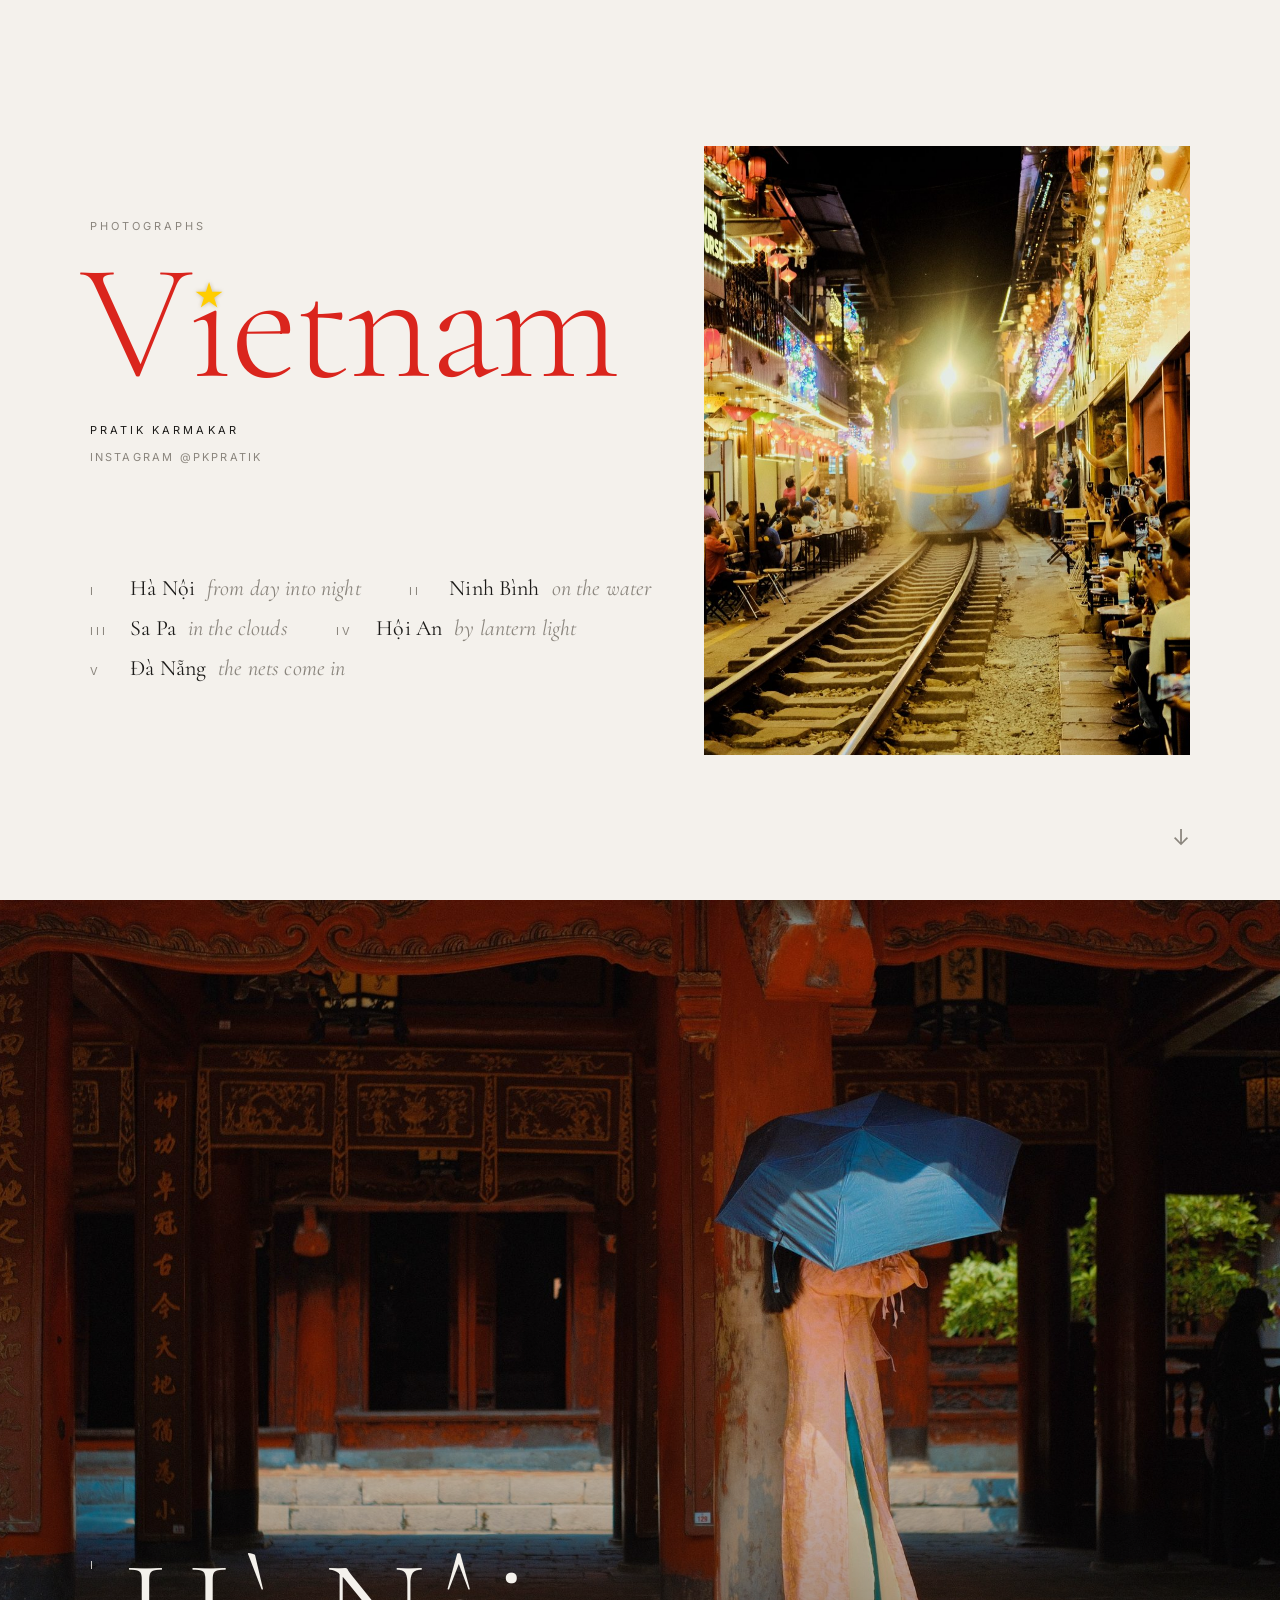
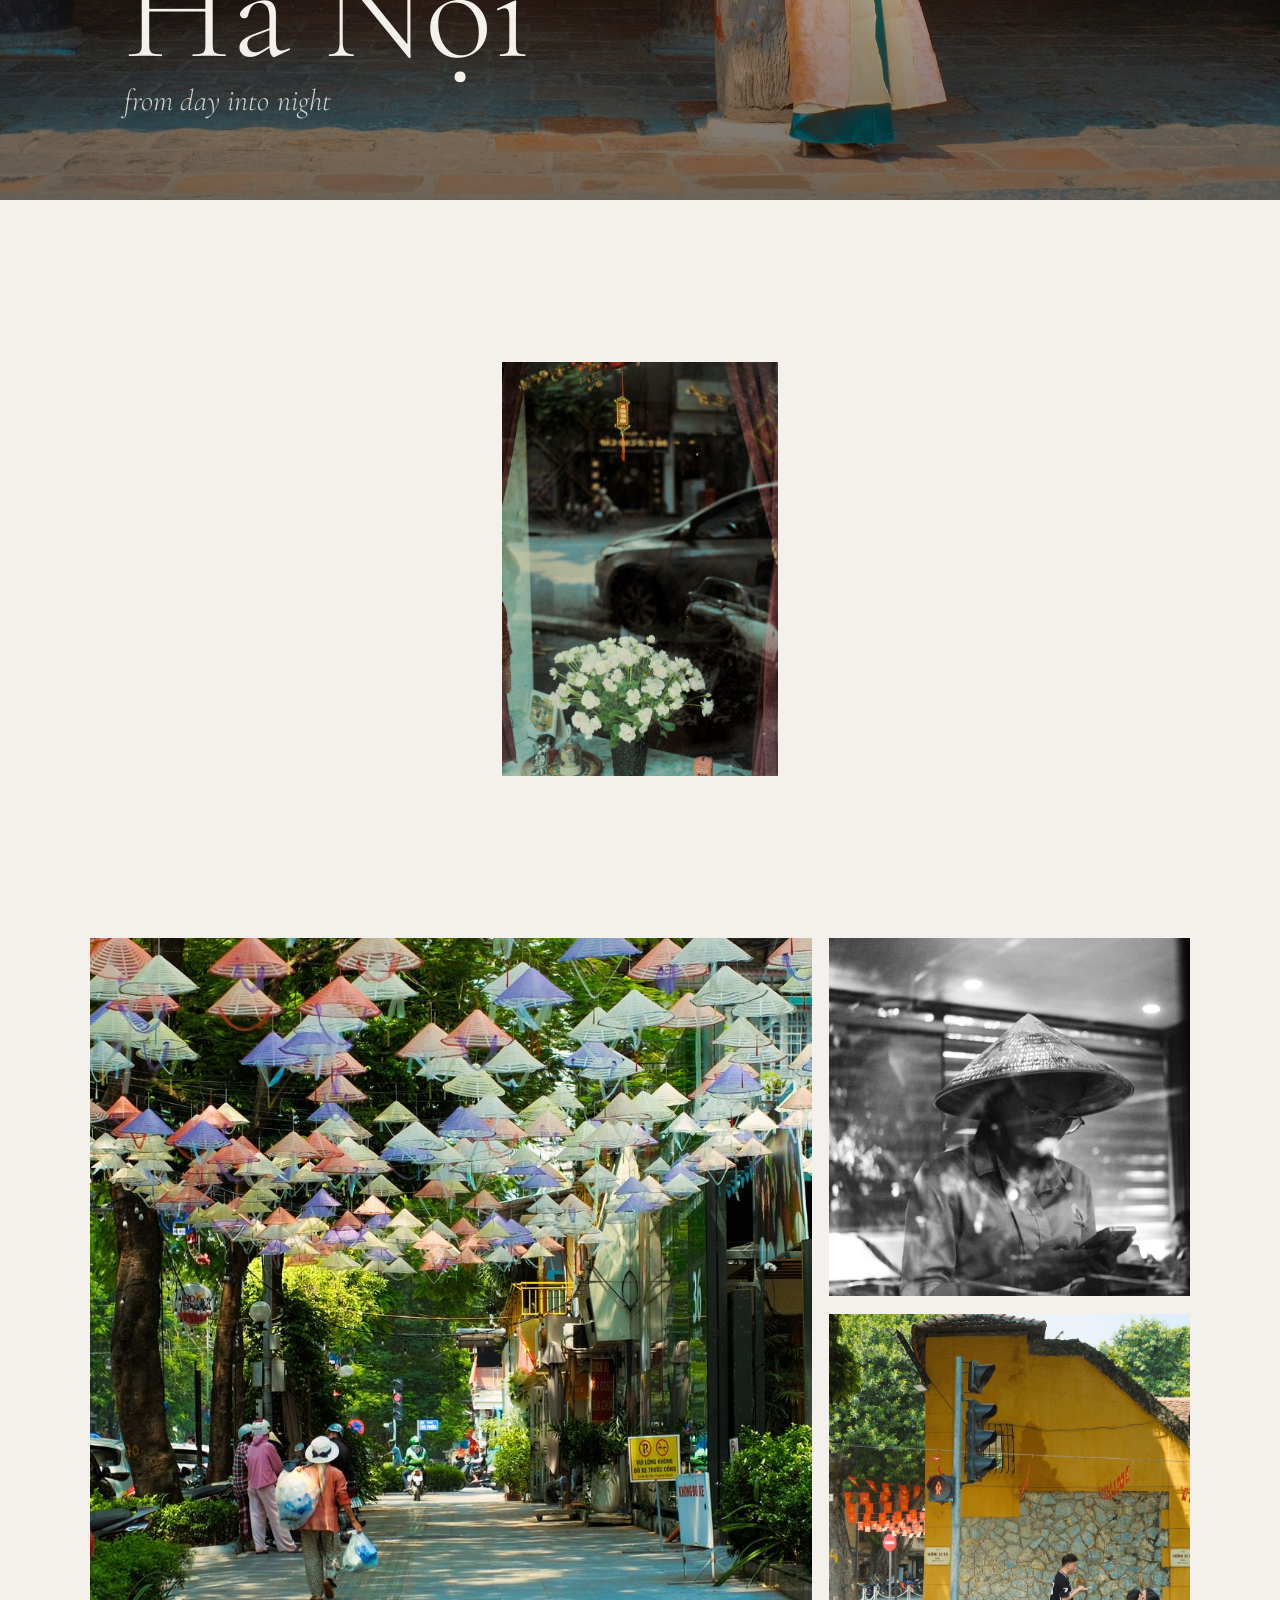
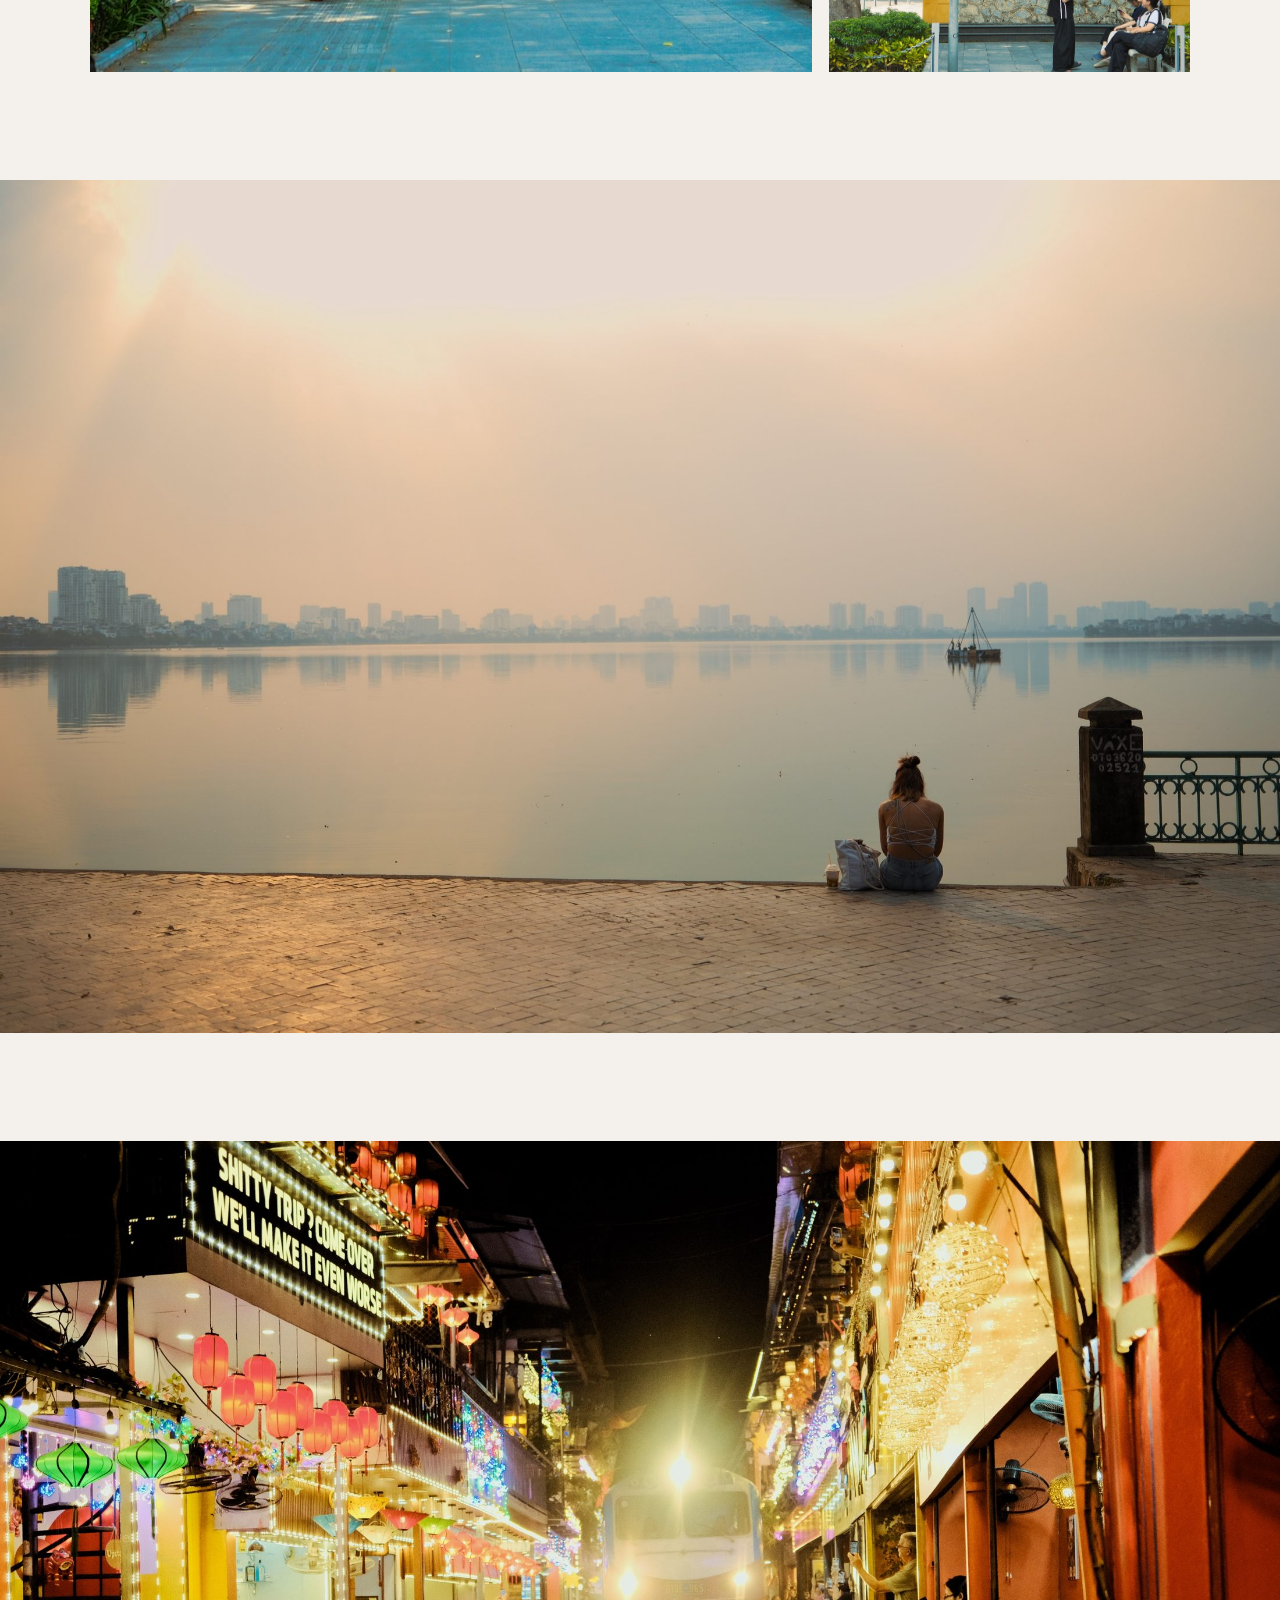
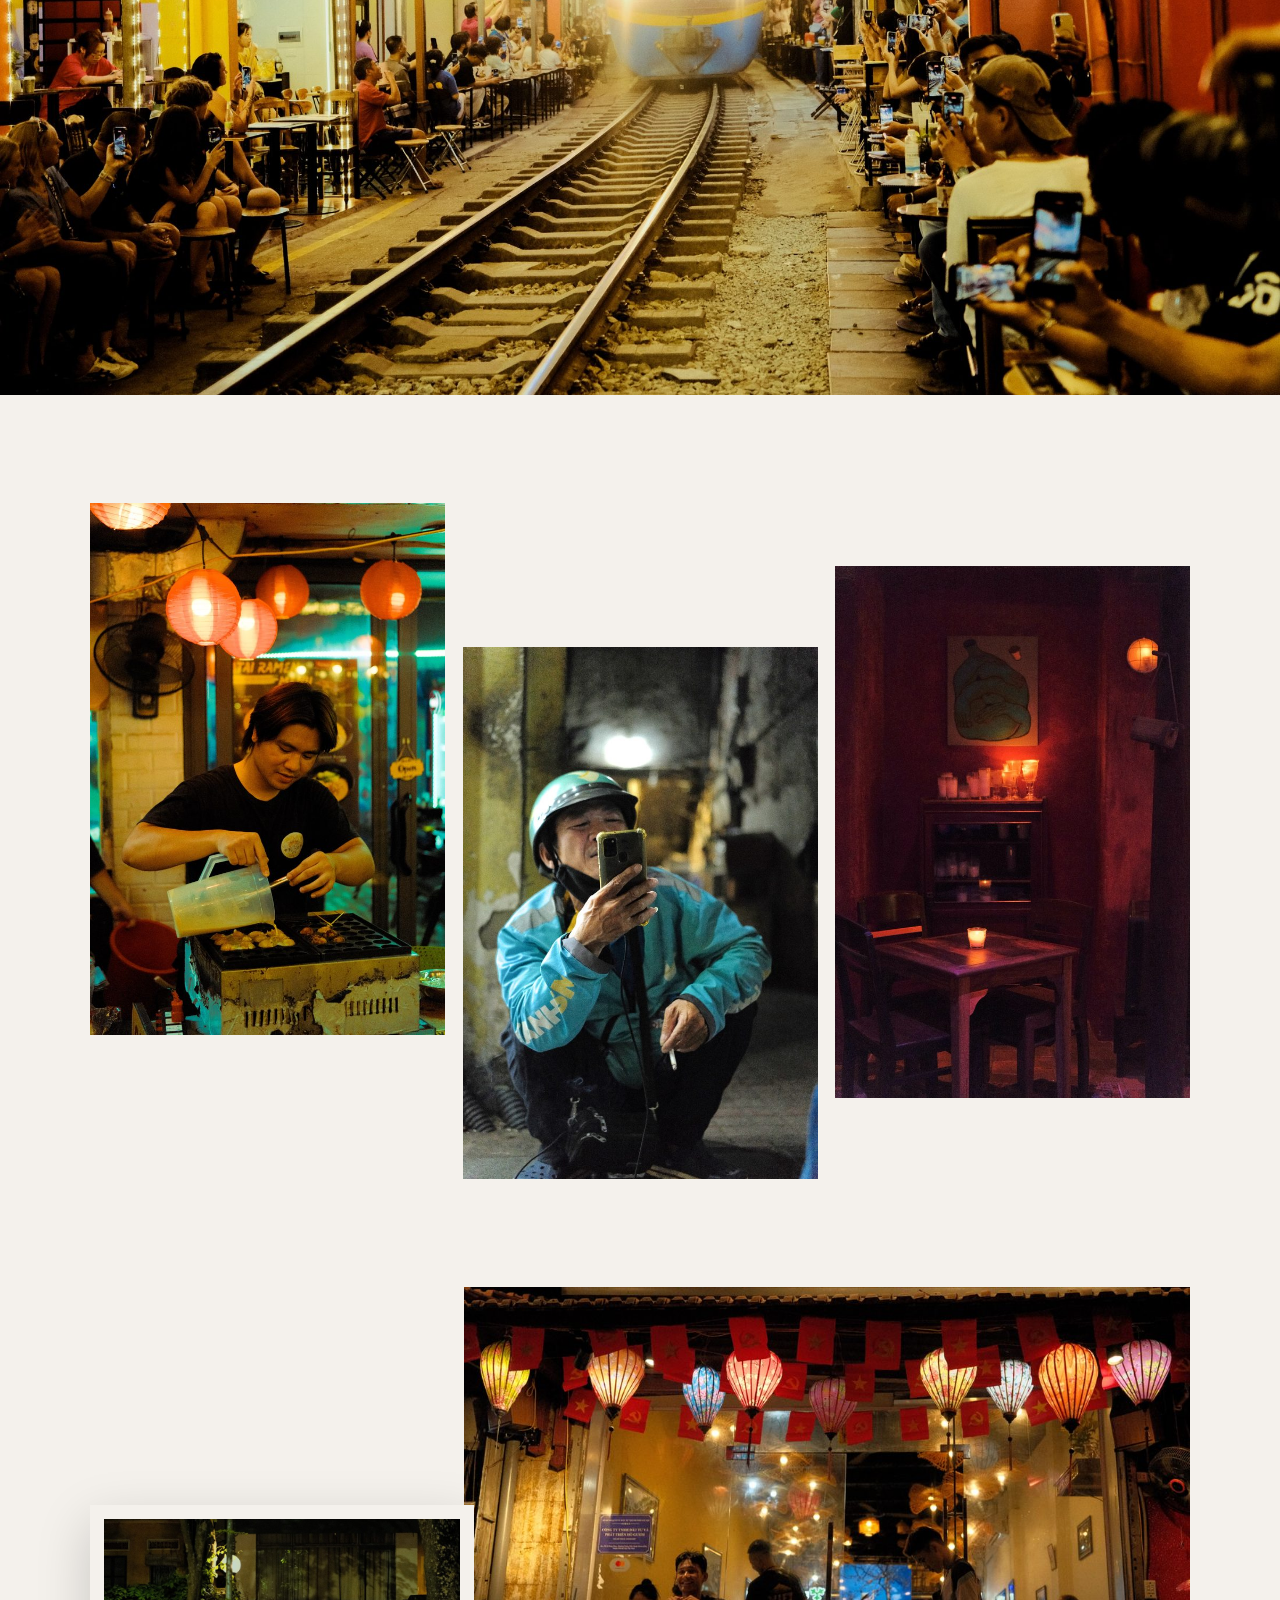
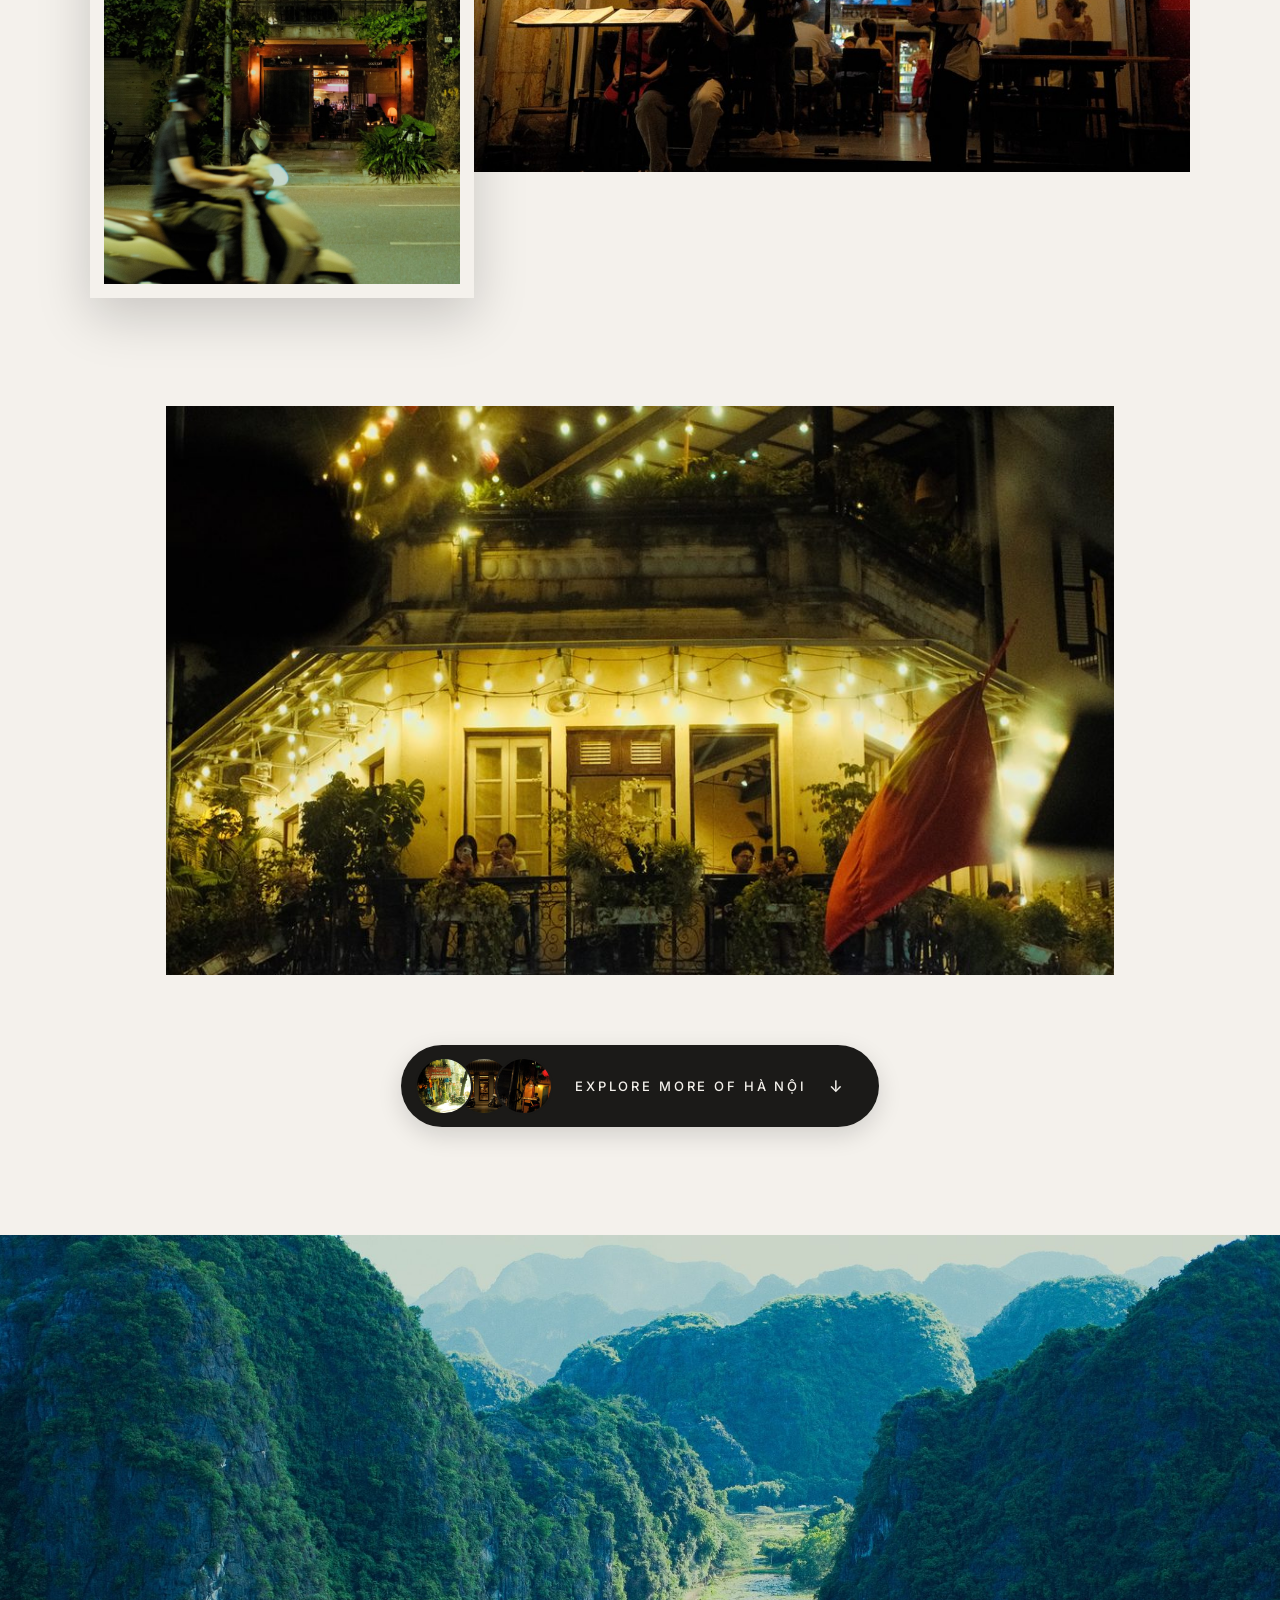
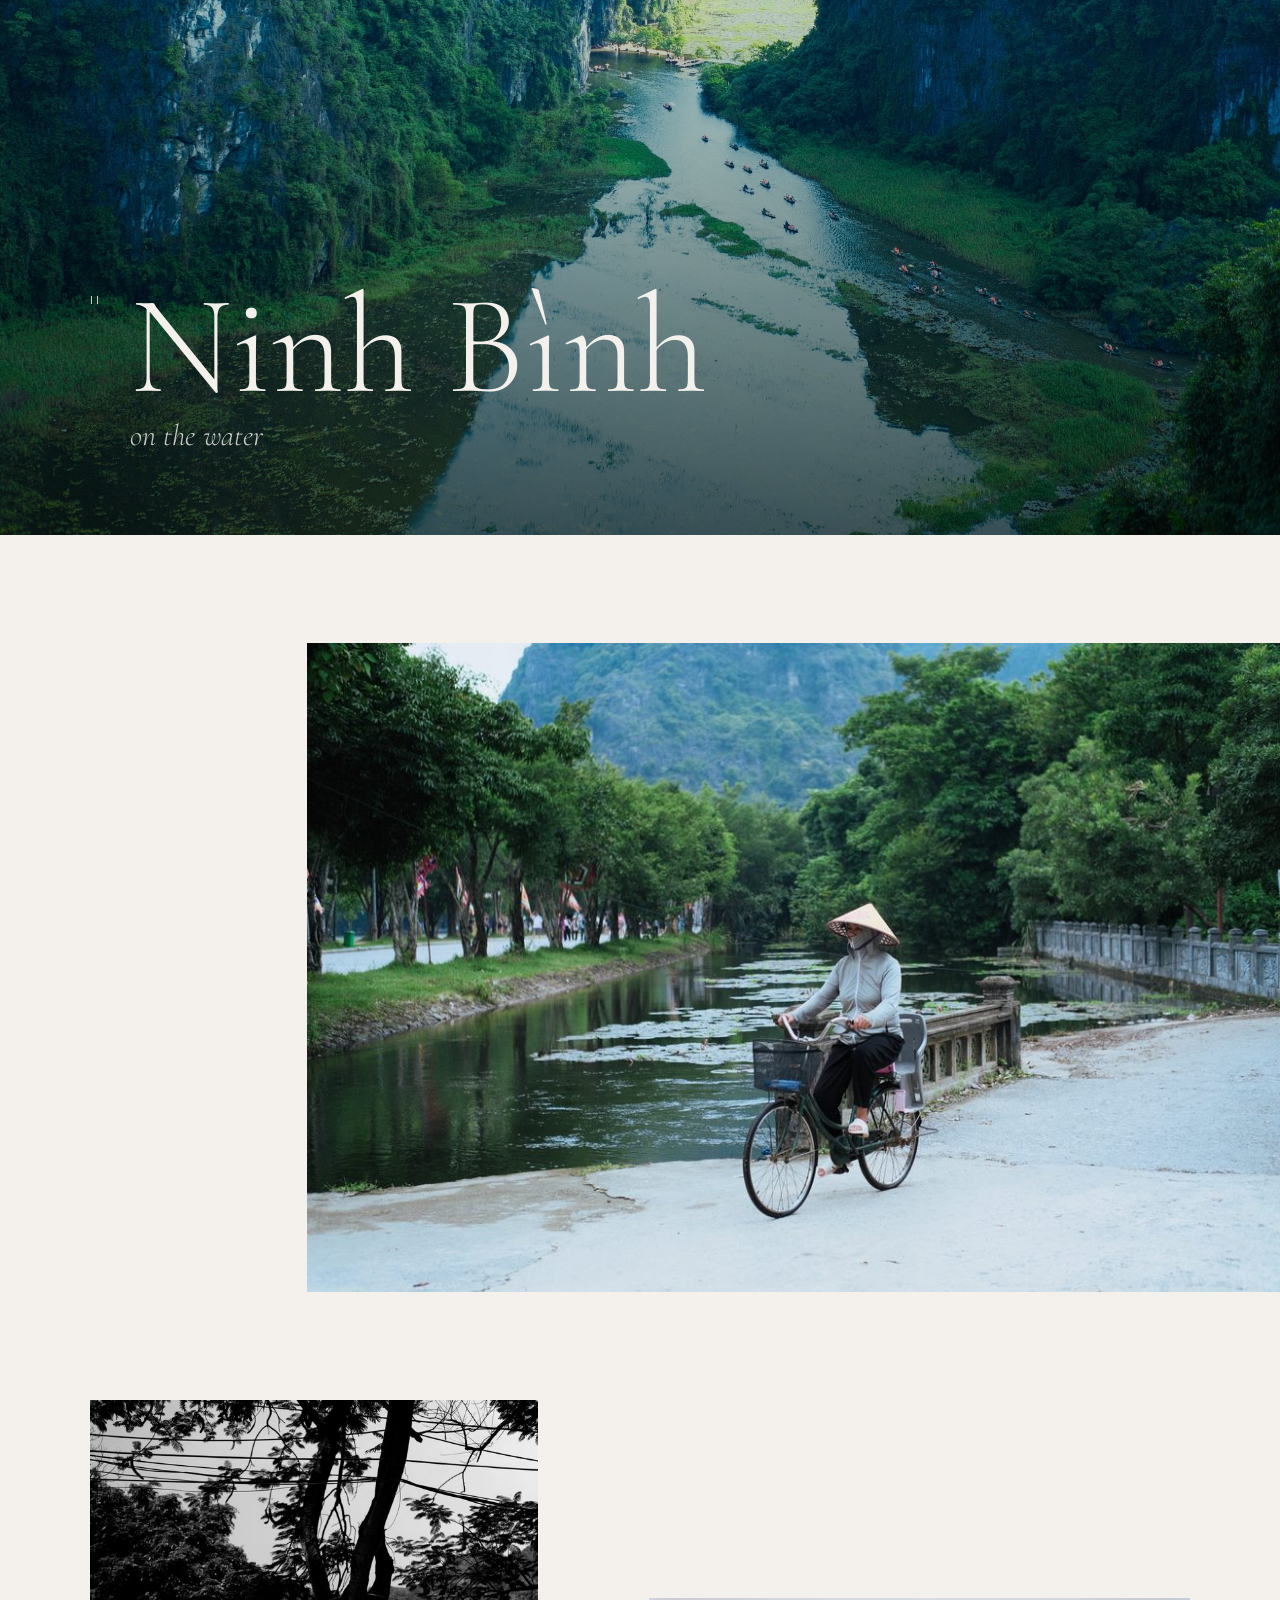
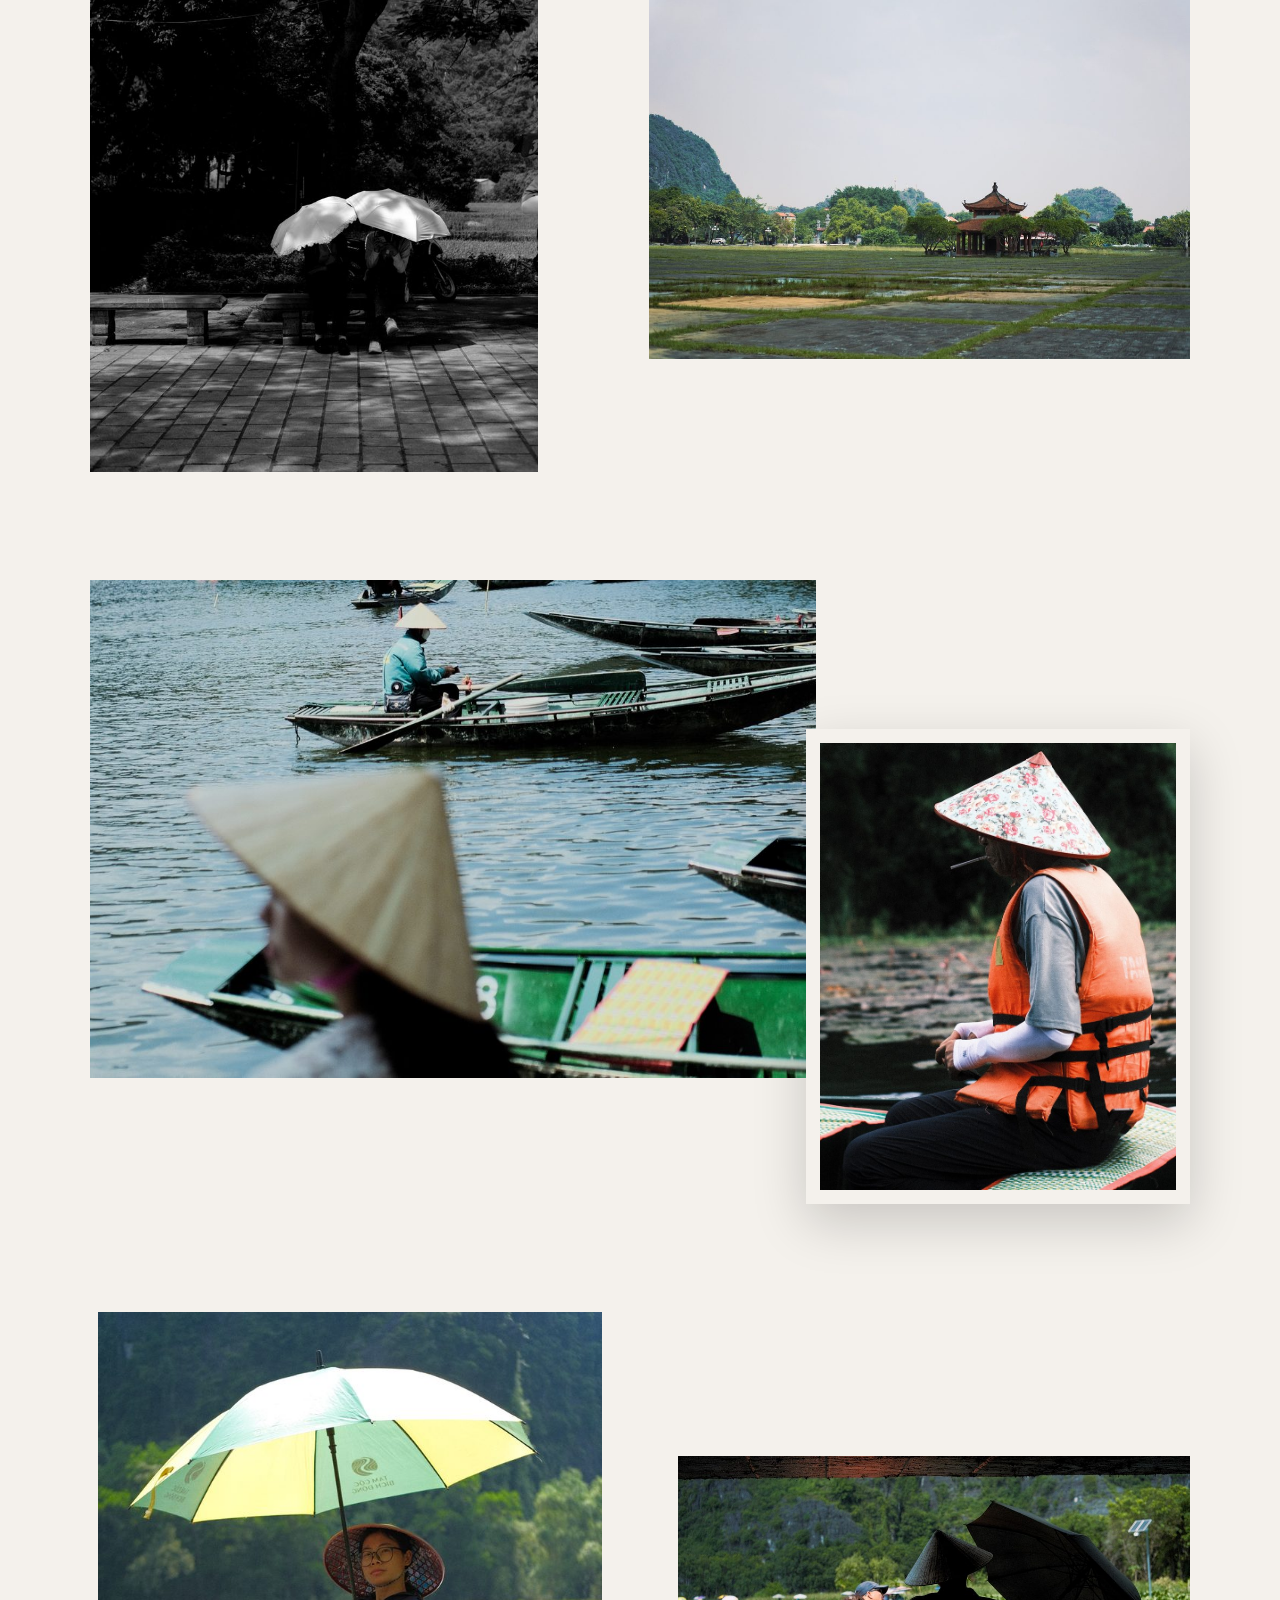
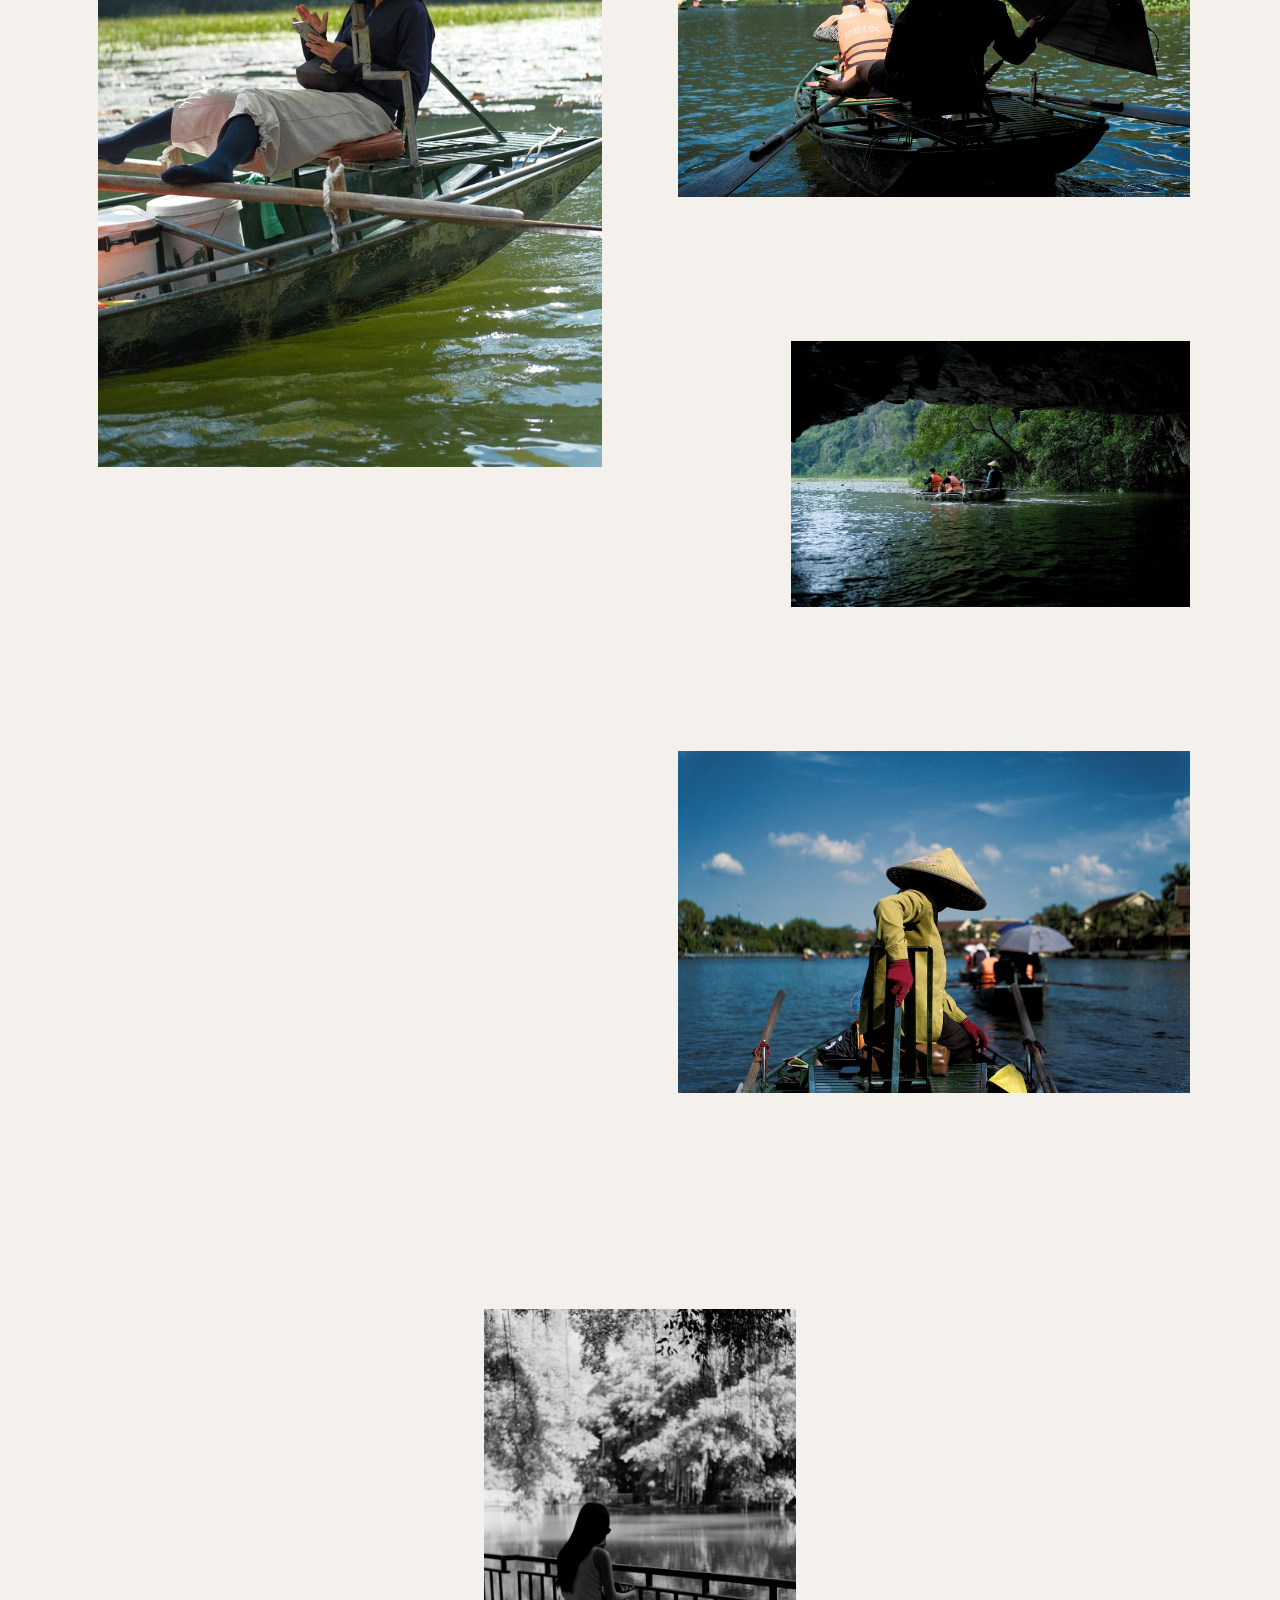
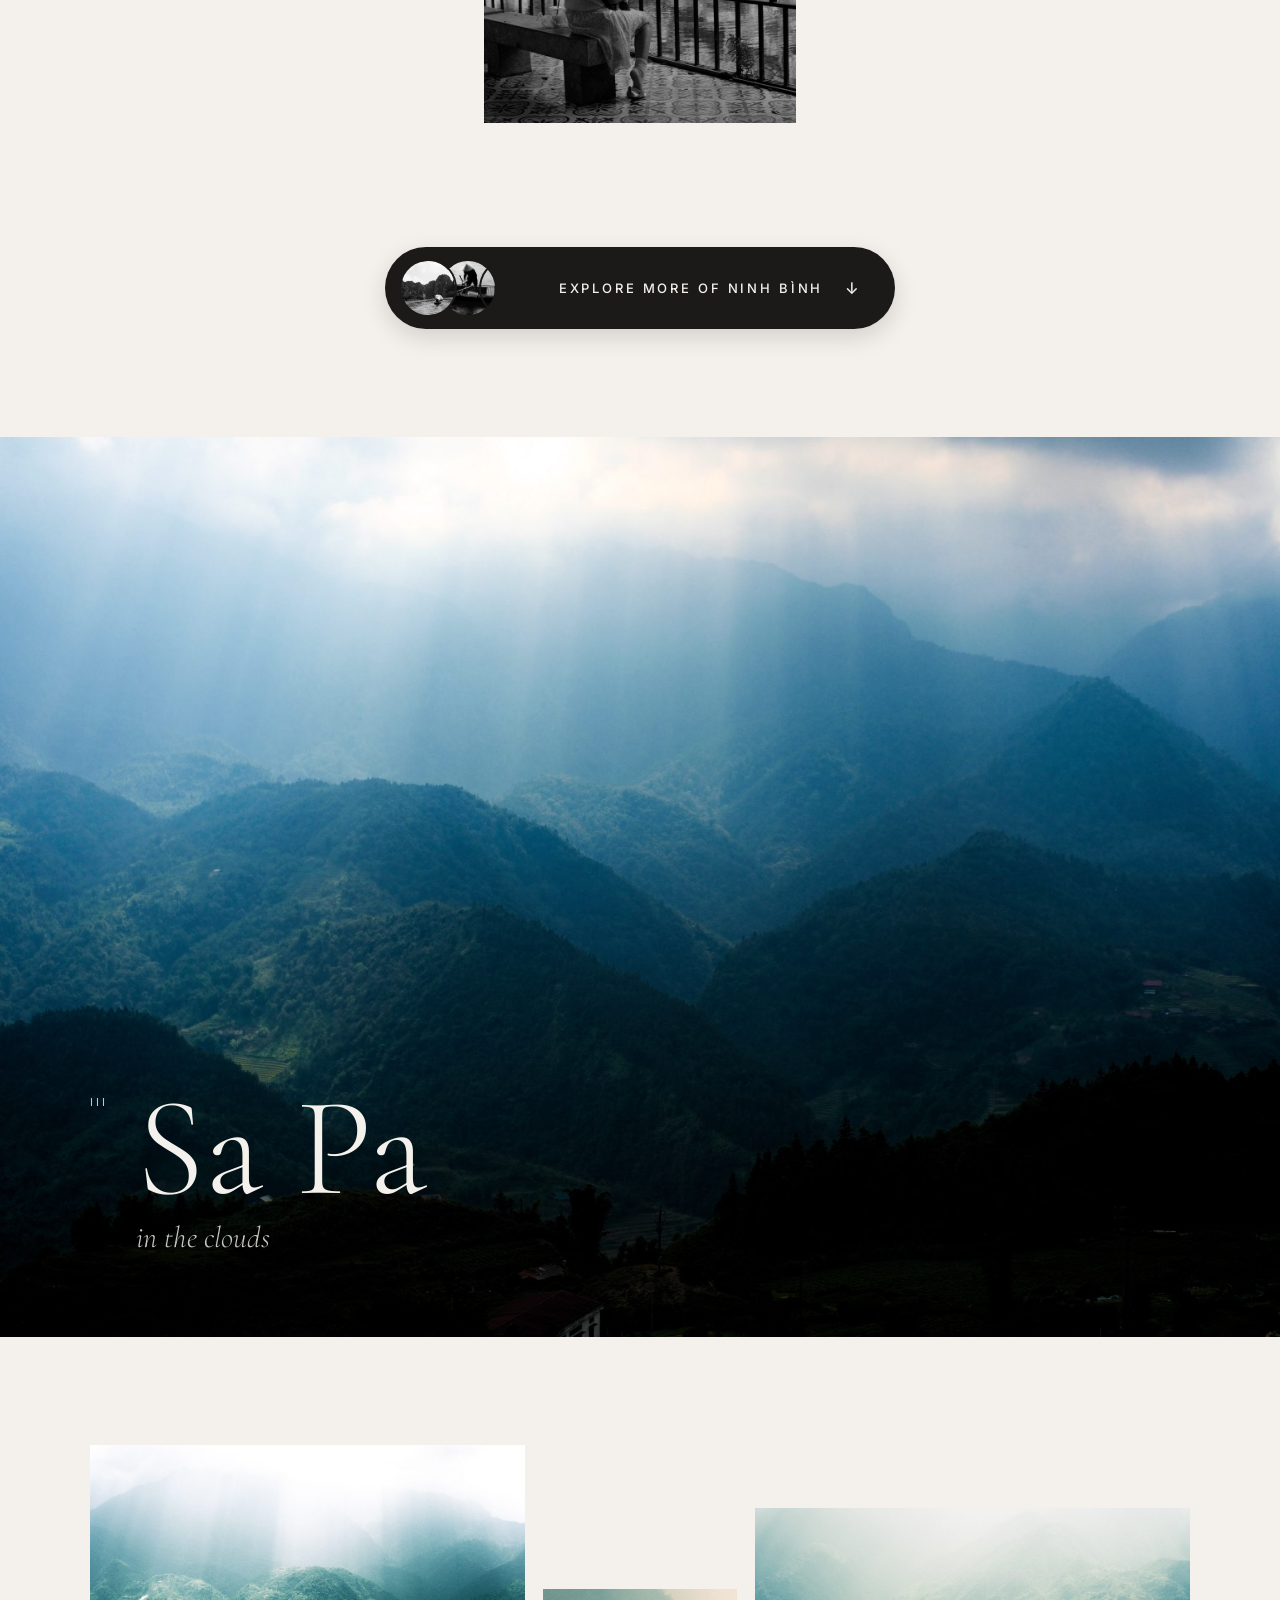
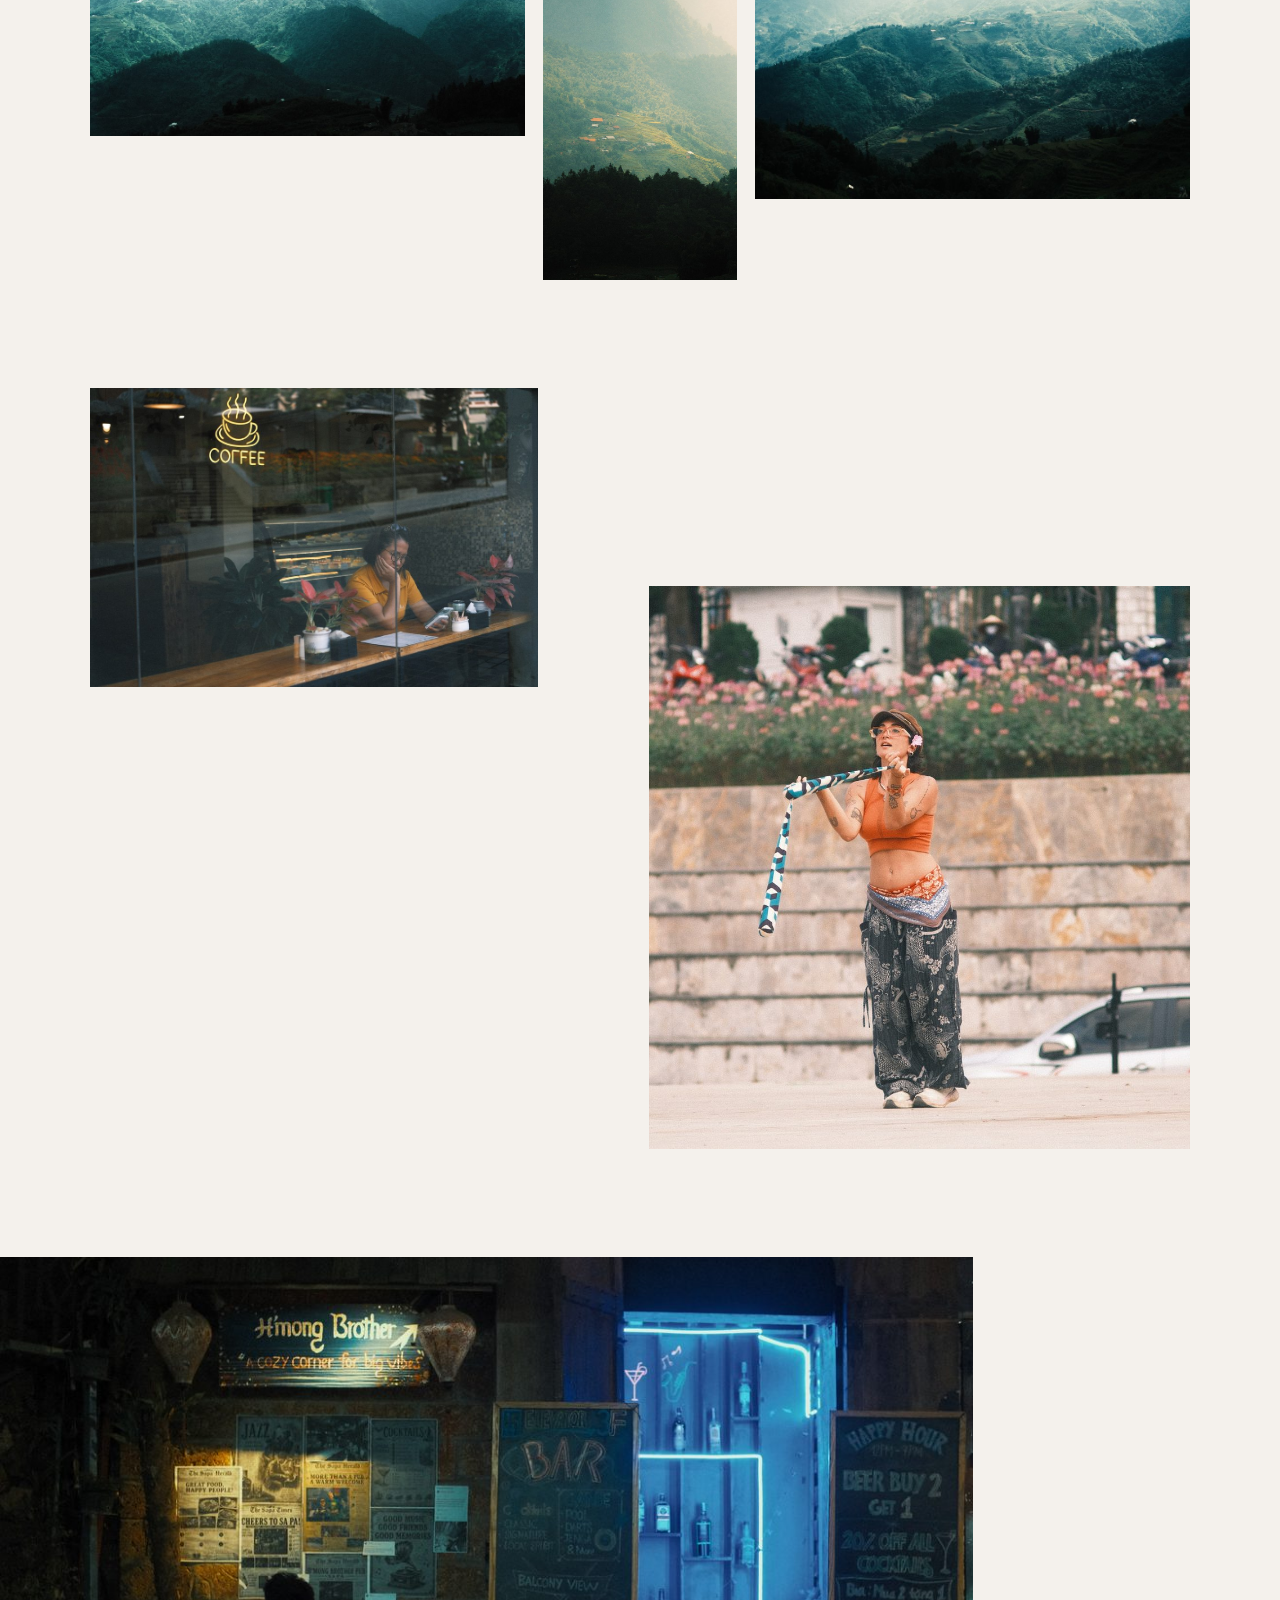
==== commit a69e6842: "Landing title in flag red, with the yellow star as the dot of the i Co-Authored-By: Claude Opus 5.5 " ====
--- a/index.html
+++ b/index.html
@@ -25,7 +25,7 @@
 <header class="intro" id="top">
   <div class="show" aria-hidden="true"><img src="img/show/9174.jpg" class="on" alt="" width="1000" height="1250"><img data-src="img/show/9770.jpg" alt="" width="1000" height="1250"><img data-src="img/show/9553.jpg" alt="" width="1000" height="1250"><img data-src="img/show/9389.jpg" alt="" width="1000" height="1250"><img data-src="img/show/0721.jpg" alt="" width="1000" height="1250"><img data-src="img/show/1027.jpg" alt="" width="1000" height="1250"><img data-src="img/show/2302.jpg" alt="" width="1000" height="1250"><img data-src="img/show/2474.jpg" alt="" width="1000" height="1250"><img data-src="img/show/1830.jpg" alt="" width="1000" height="1250"><img data-src="img/show/2098.jpg" alt="" width="1000" height="1250"></div>
   <p class="kicker">Photographs</p>
-  <h1>Vietnam</h1>
+  <h1 aria-label="Vietnam"><span aria-hidden="true">V<span class="star-i">ı<svg class="star" viewBox="-1 -1 2 2" aria-hidden="true"><polygon points="0.000,-1.000 0.225,-0.309 0.951,-0.309 0.363,0.118 0.588,0.809 0.000,0.382 -0.588,0.809 -0.363,0.118 -0.951,-0.309 -0.225,-0.309"/></svg></span>etnam</span></h1>
   <p class="by">Pratik Karmakar</p>
   <a class="ig" href="https://www.instagram.com/pkpratik/" target="_blank" rel="noopener">Instagram @pkpratik</a>
   <ol class="toc"><li><a href="#hanoi"><span>I</span>Hà Nội <em>from day into night</em></a></li><li><a href="#ninh-binh"><span>II</span>Ninh Bình <em>on the water</em></a></li><li><a href="#sapa"><span>III</span>Sa Pa <em>in the clouds</em></a></li><li><a href="#hoi-an"><span>IV</span>Hội An <em>by lantern light</em></a></li><li><a href="#da-nang"><span>V</span>Đà Nẵng <em>the nets come in</em></a></li></ol>
--- a/style.css
+++ b/style.css
@@ -50,10 +50,21 @@
   font-size: 11px; text-transform: uppercase; letter-spacing: .28em; color: var(--muted);
 }
 .intro h1 {
+  color: var(--flag-red);
   font: 300 clamp(64px, calc((82vw - var(--pw)) / 3.4), 240px)/.85 var(--serif);
   letter-spacing: -.02em;
   margin: 2vh 0 3vh -.05em;
 }
+/* The flag's colours: red letters, the dot of the "i" replaced by the yellow star. */
+:root { --flag-red: #da251d; --flag-star: #ffcd00; }
+.star-i { position: relative; display: inline-block; }
+.star-i .star {
+  position: absolute; left: 50%; top: .17em; width: .17em; height: .17em;
+  transform: translateX(-50%) rotate(0deg); fill: var(--flag-star);
+  filter: drop-shadow(0 0 .012em rgba(120, 80, 0, .35));
+  animation: star-in 1.6s .4s ease both;
+}
+@keyframes star-in { from { opacity: 0; transform: translateX(-50%) scale(.3) rotate(-72deg); } }
 .by { color: var(--ink); }
 .ig { margin-top: 10px; font-size: 11px; letter-spacing: .2em; text-transform: uppercase; color: var(--muted); transition: color .2s; }
 .ig:hover { color: var(--ink); }
@@ -286,6 +297,7 @@
   html { scroll-behavior: auto; }
   .js .ph { opacity: 1; transform: none; transition: none; }
   .down { animation: none; }
+  .star-i .star { animation: none; }
   .show img.on { animation: none; }
   .show img.off { transform: none; }
 }
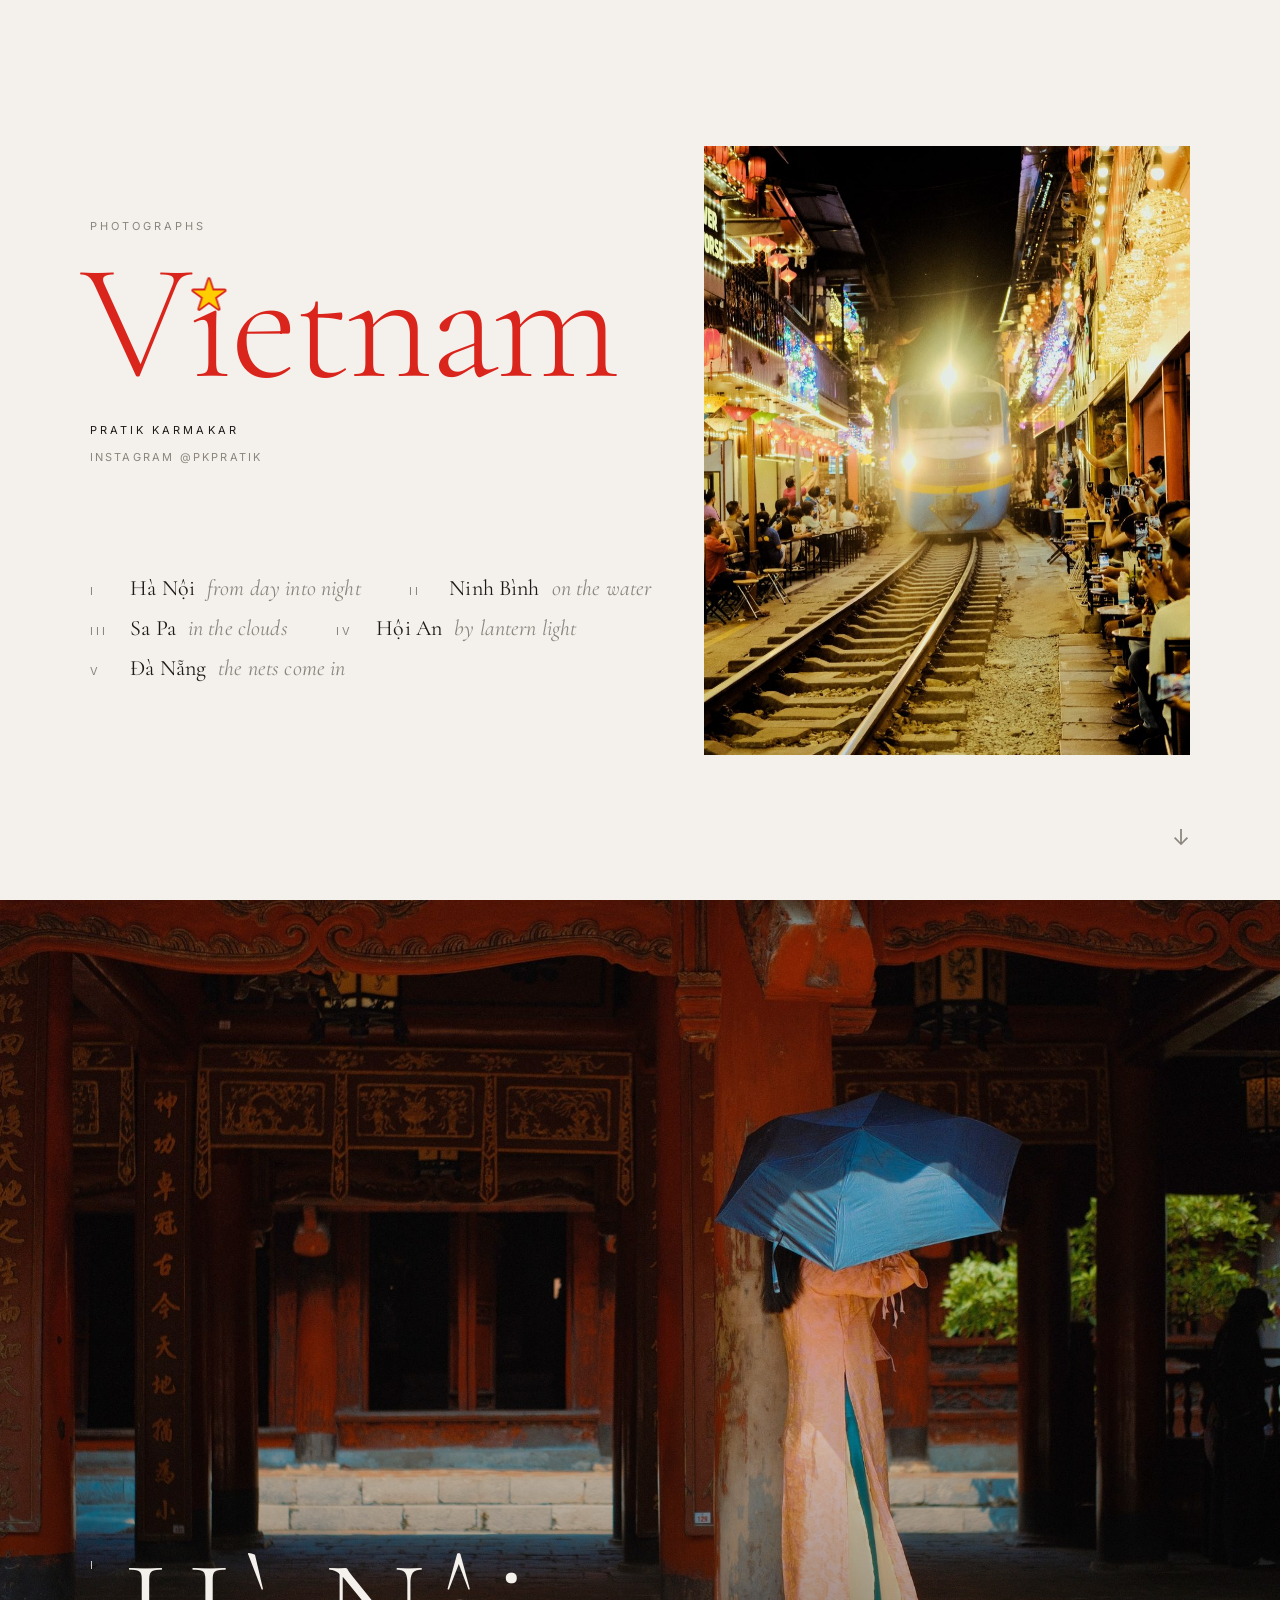
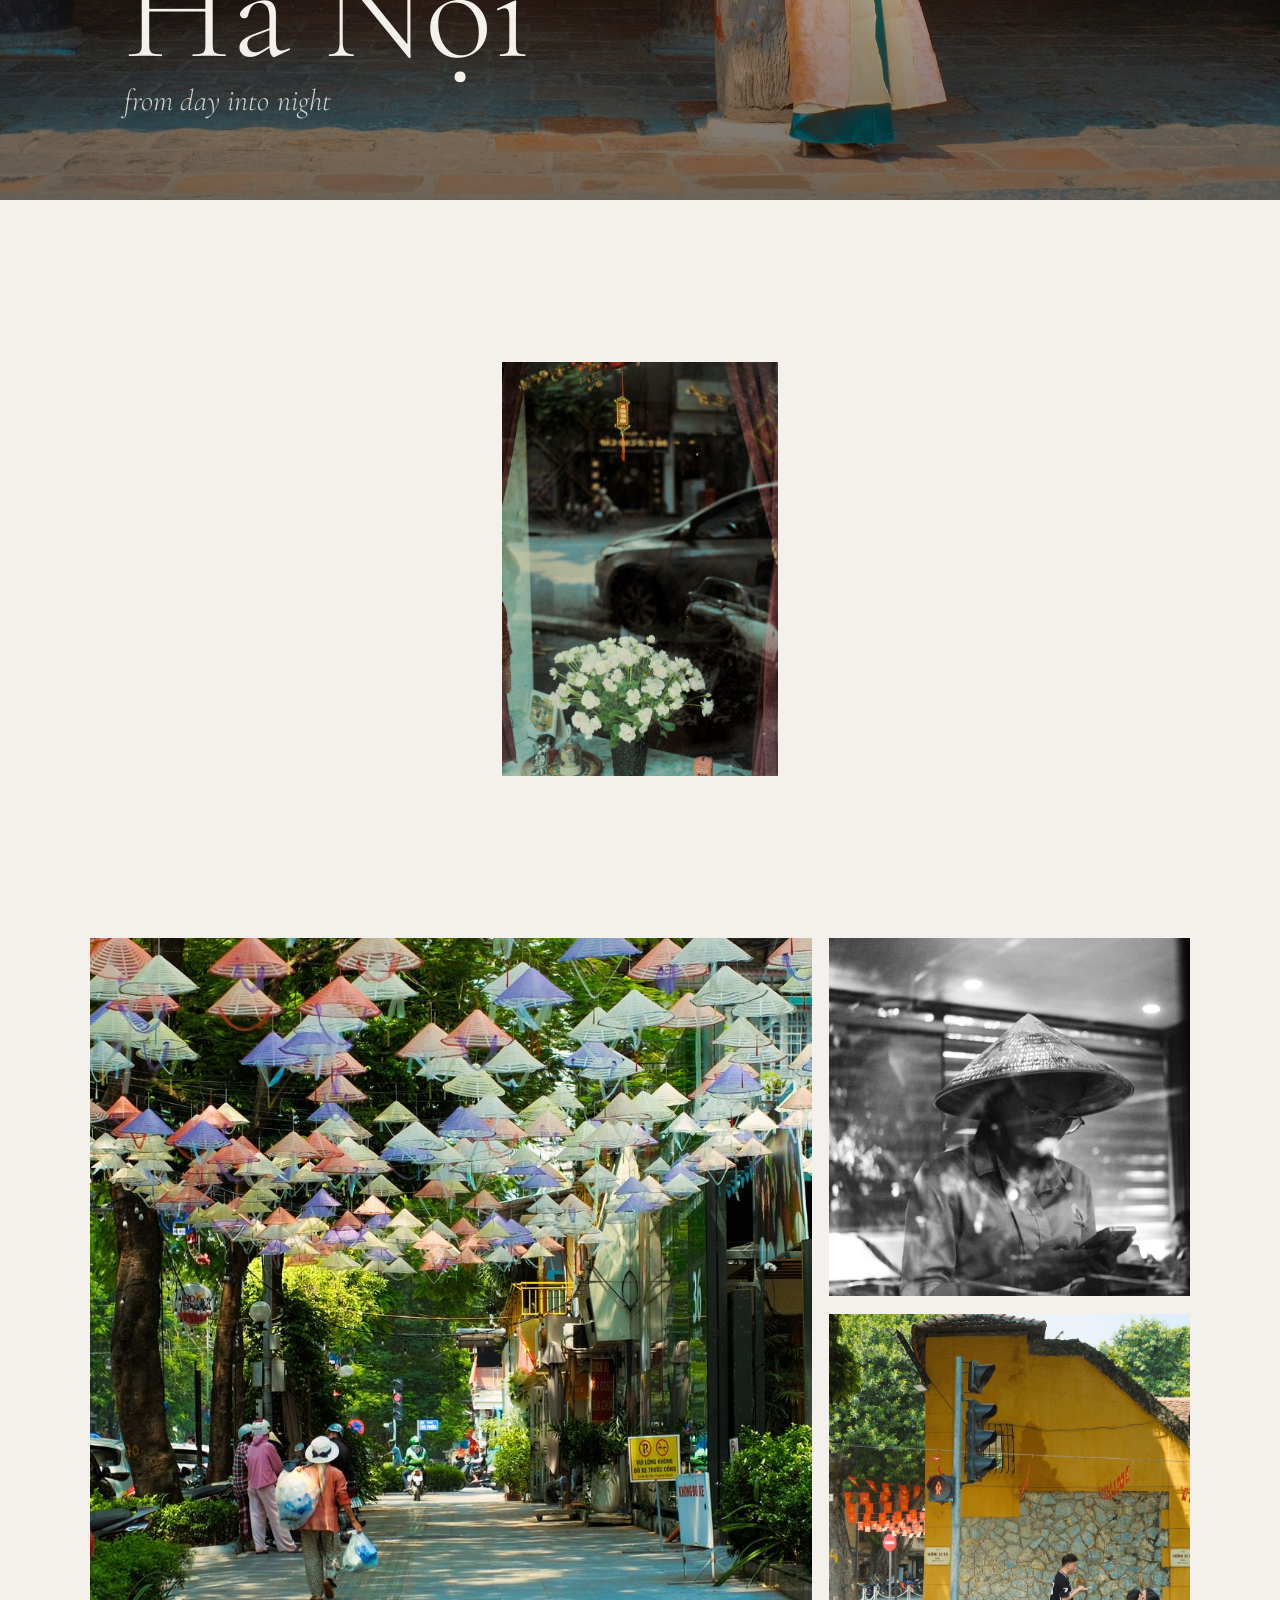
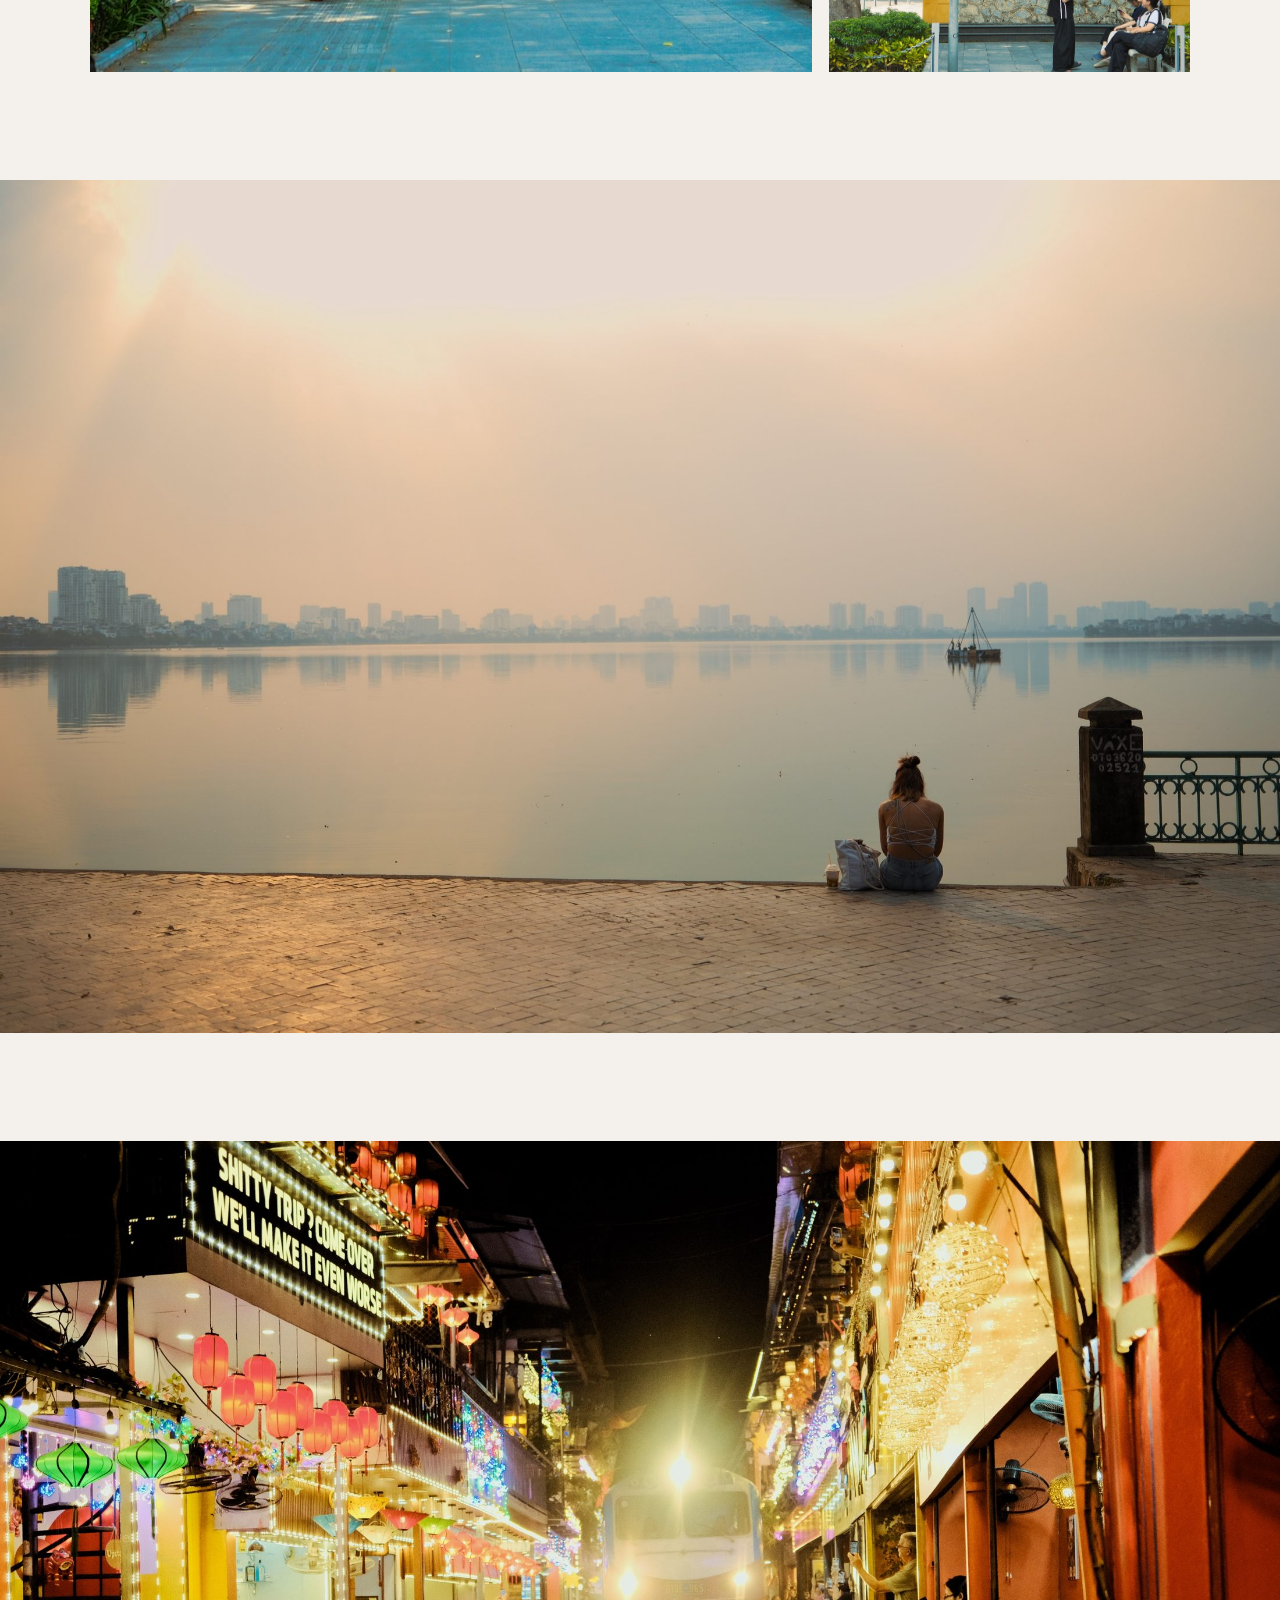
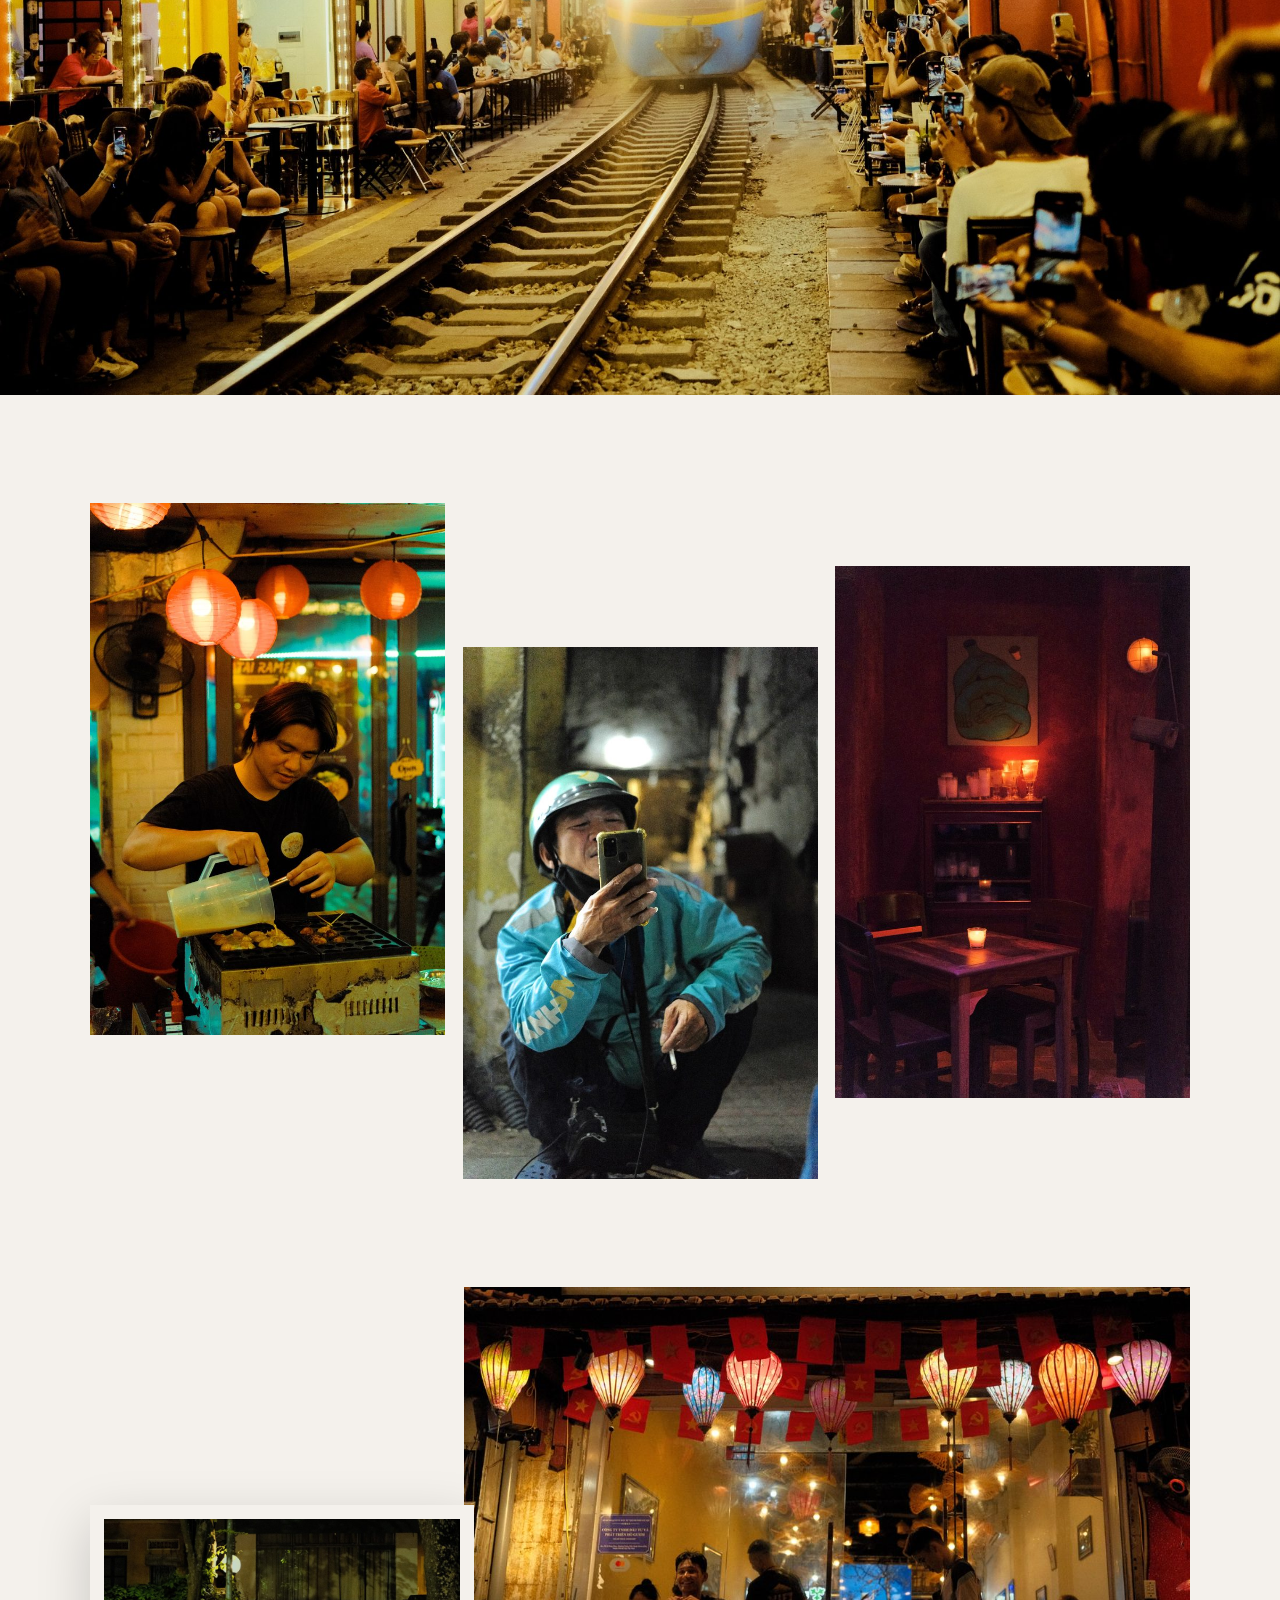
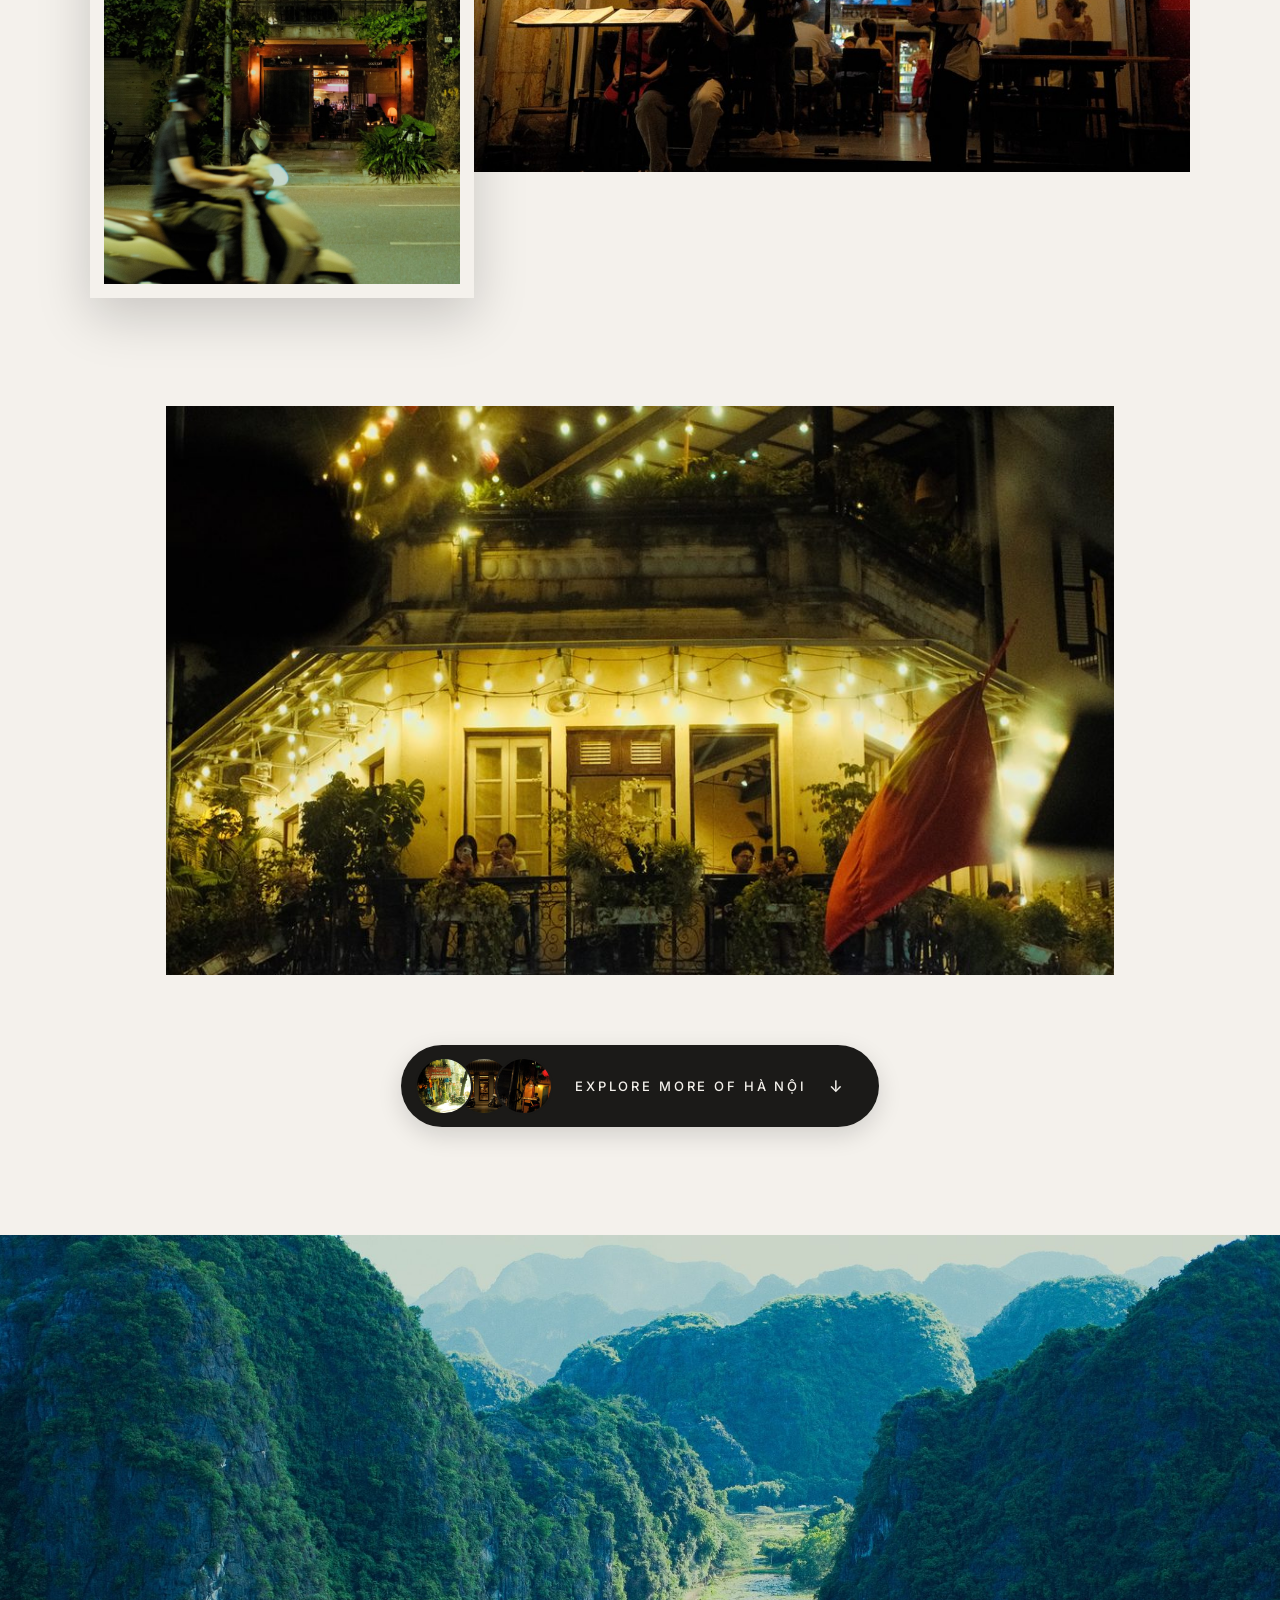
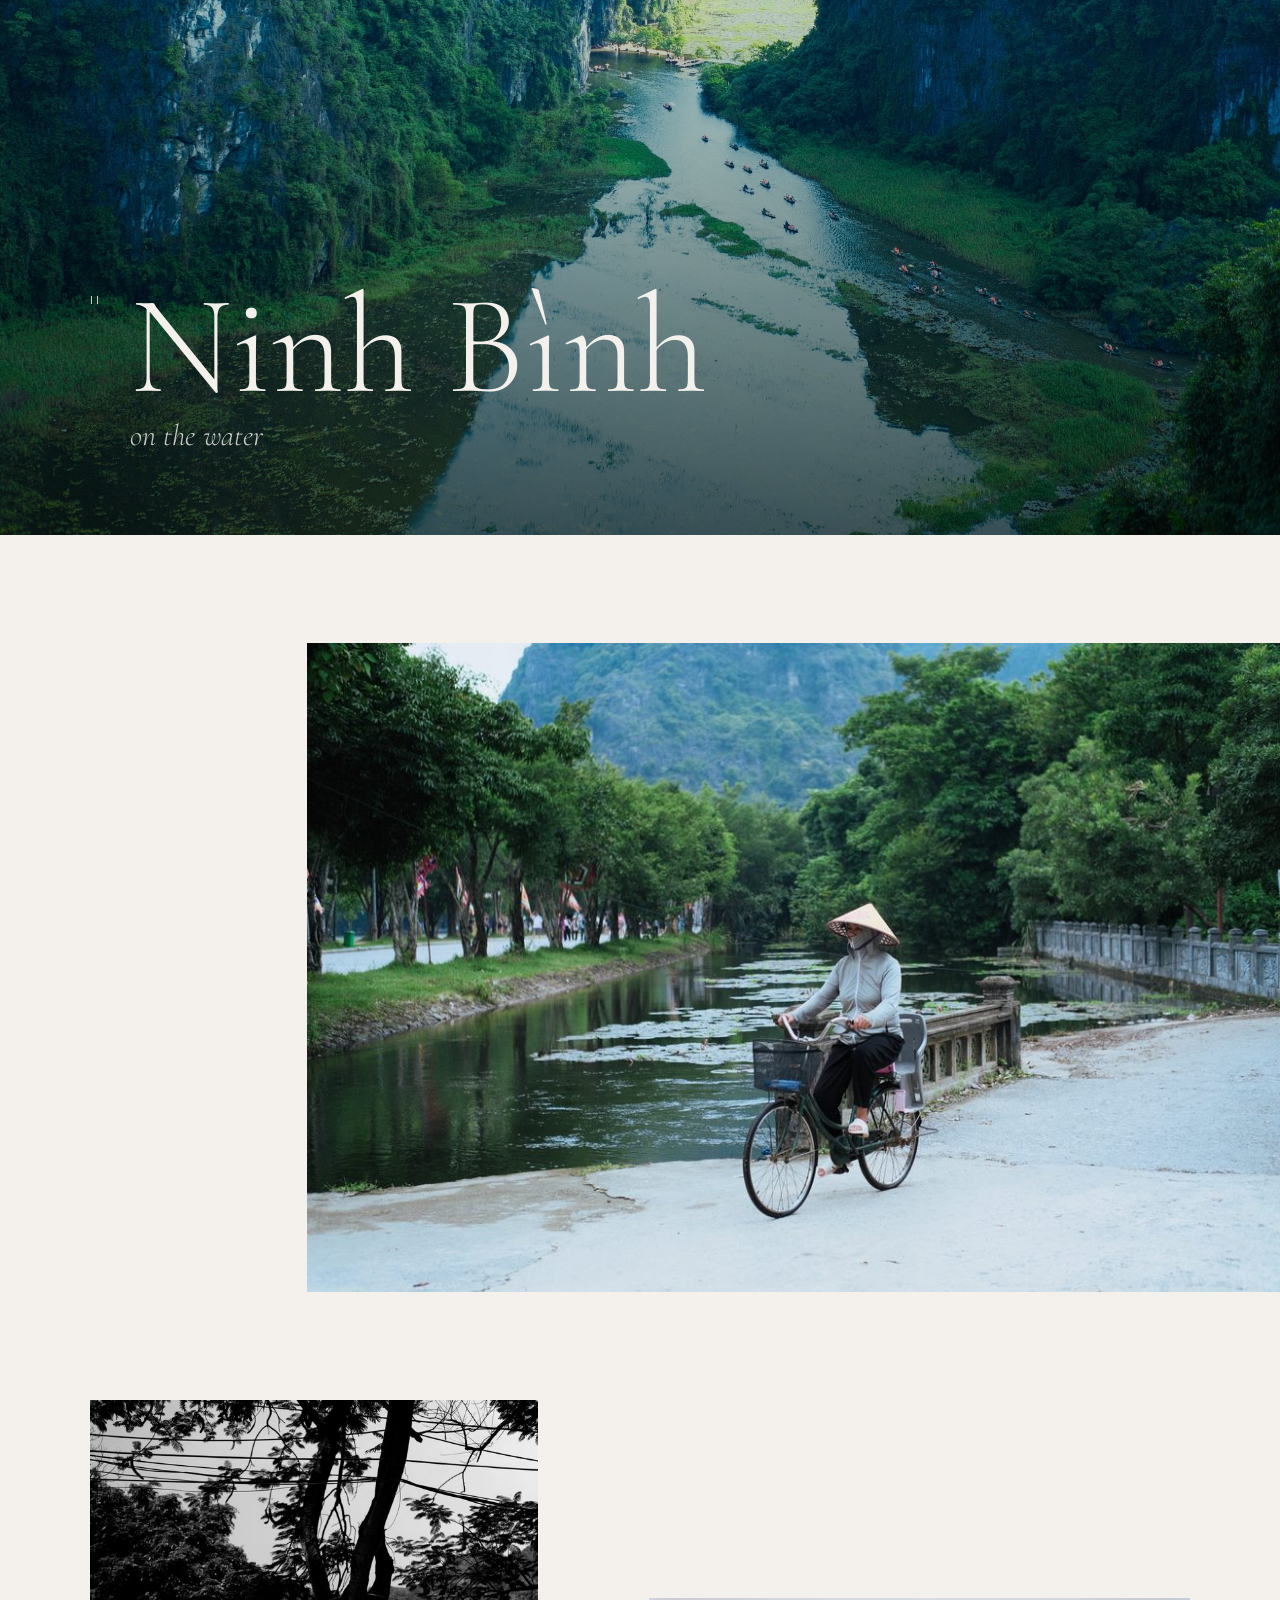
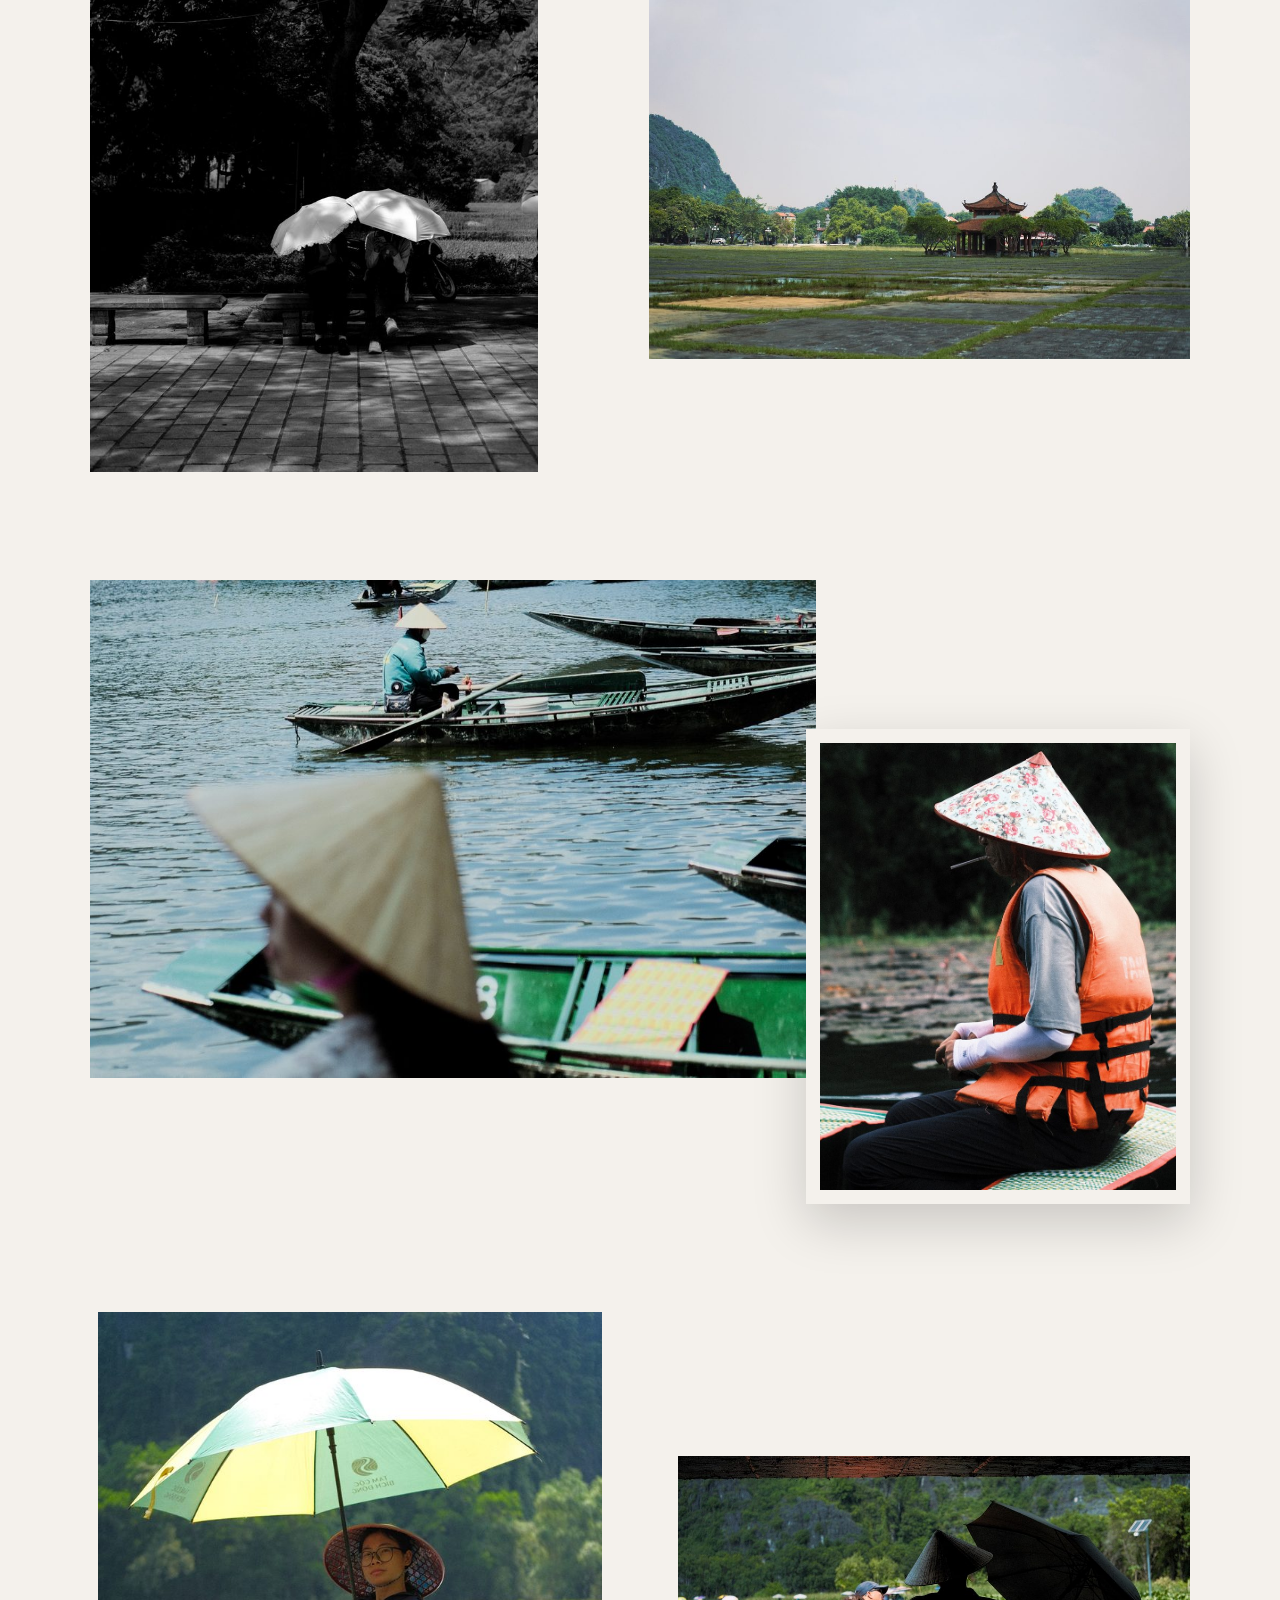
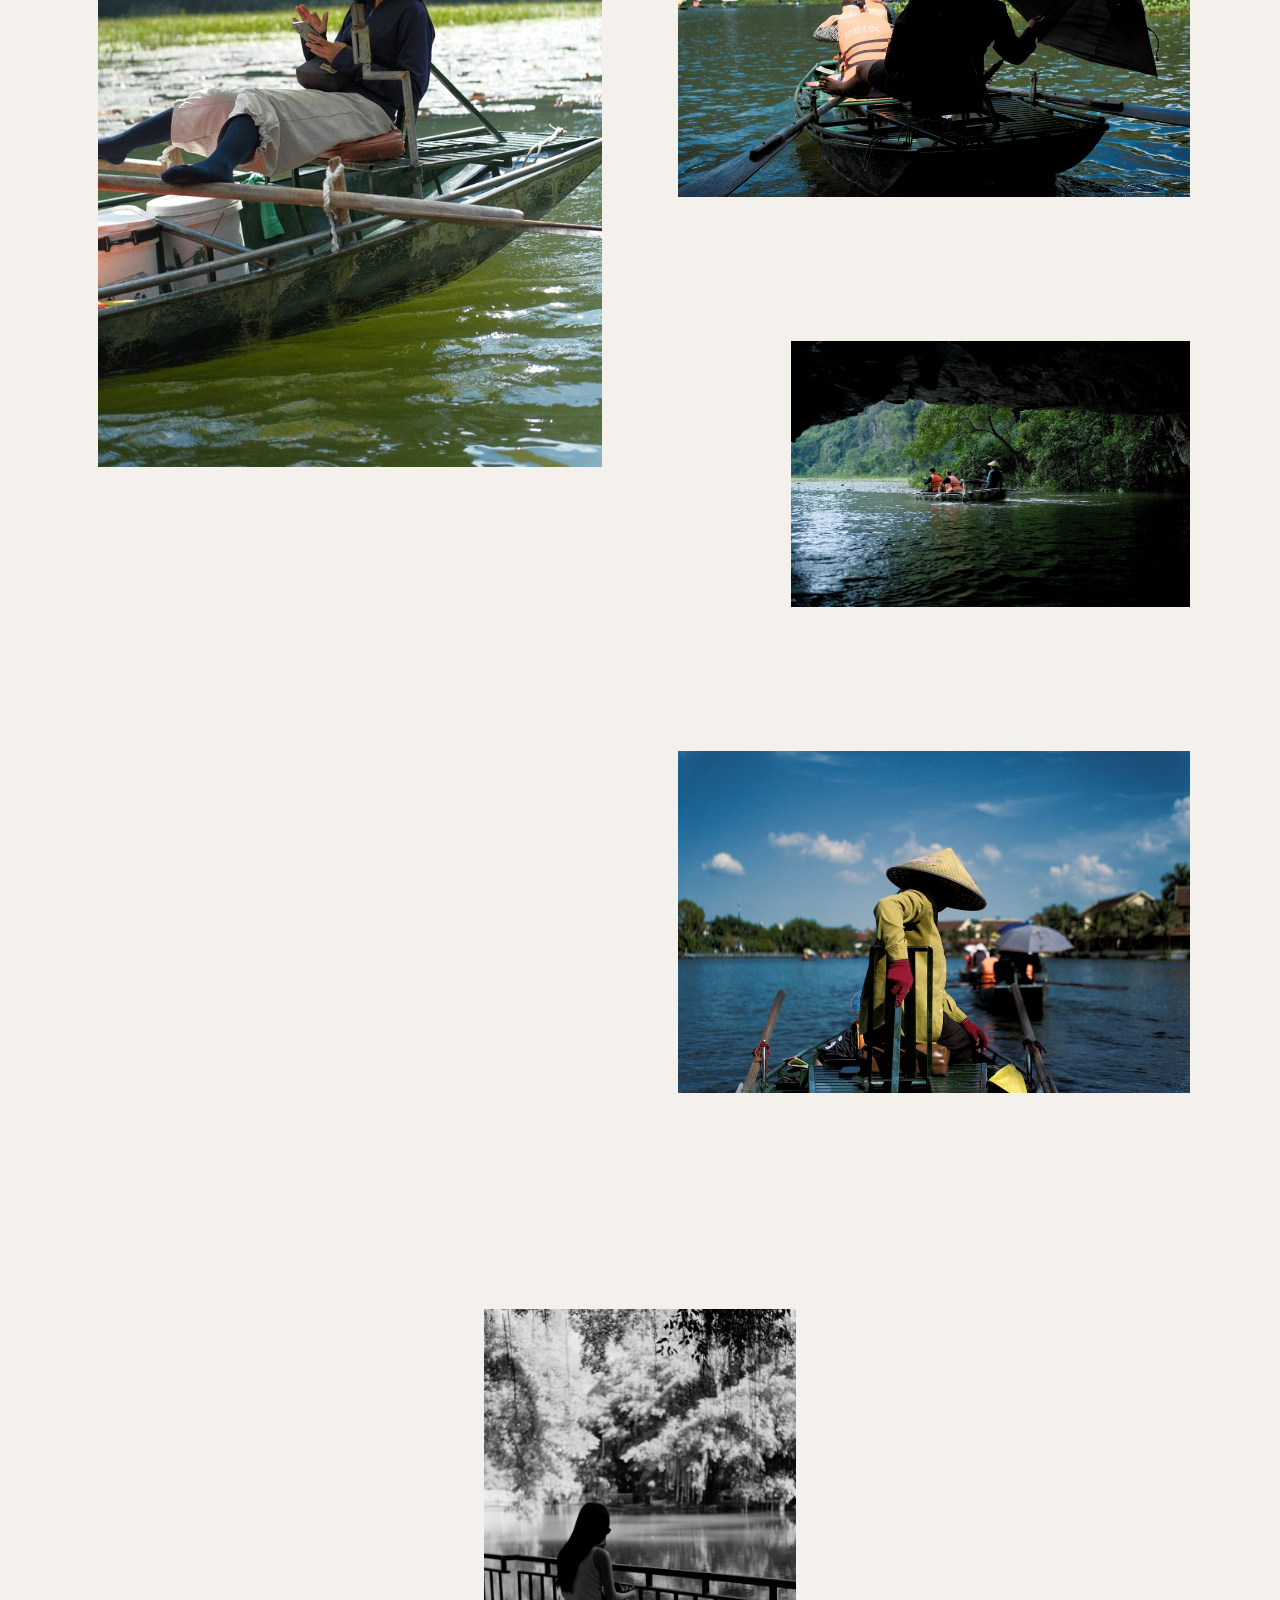
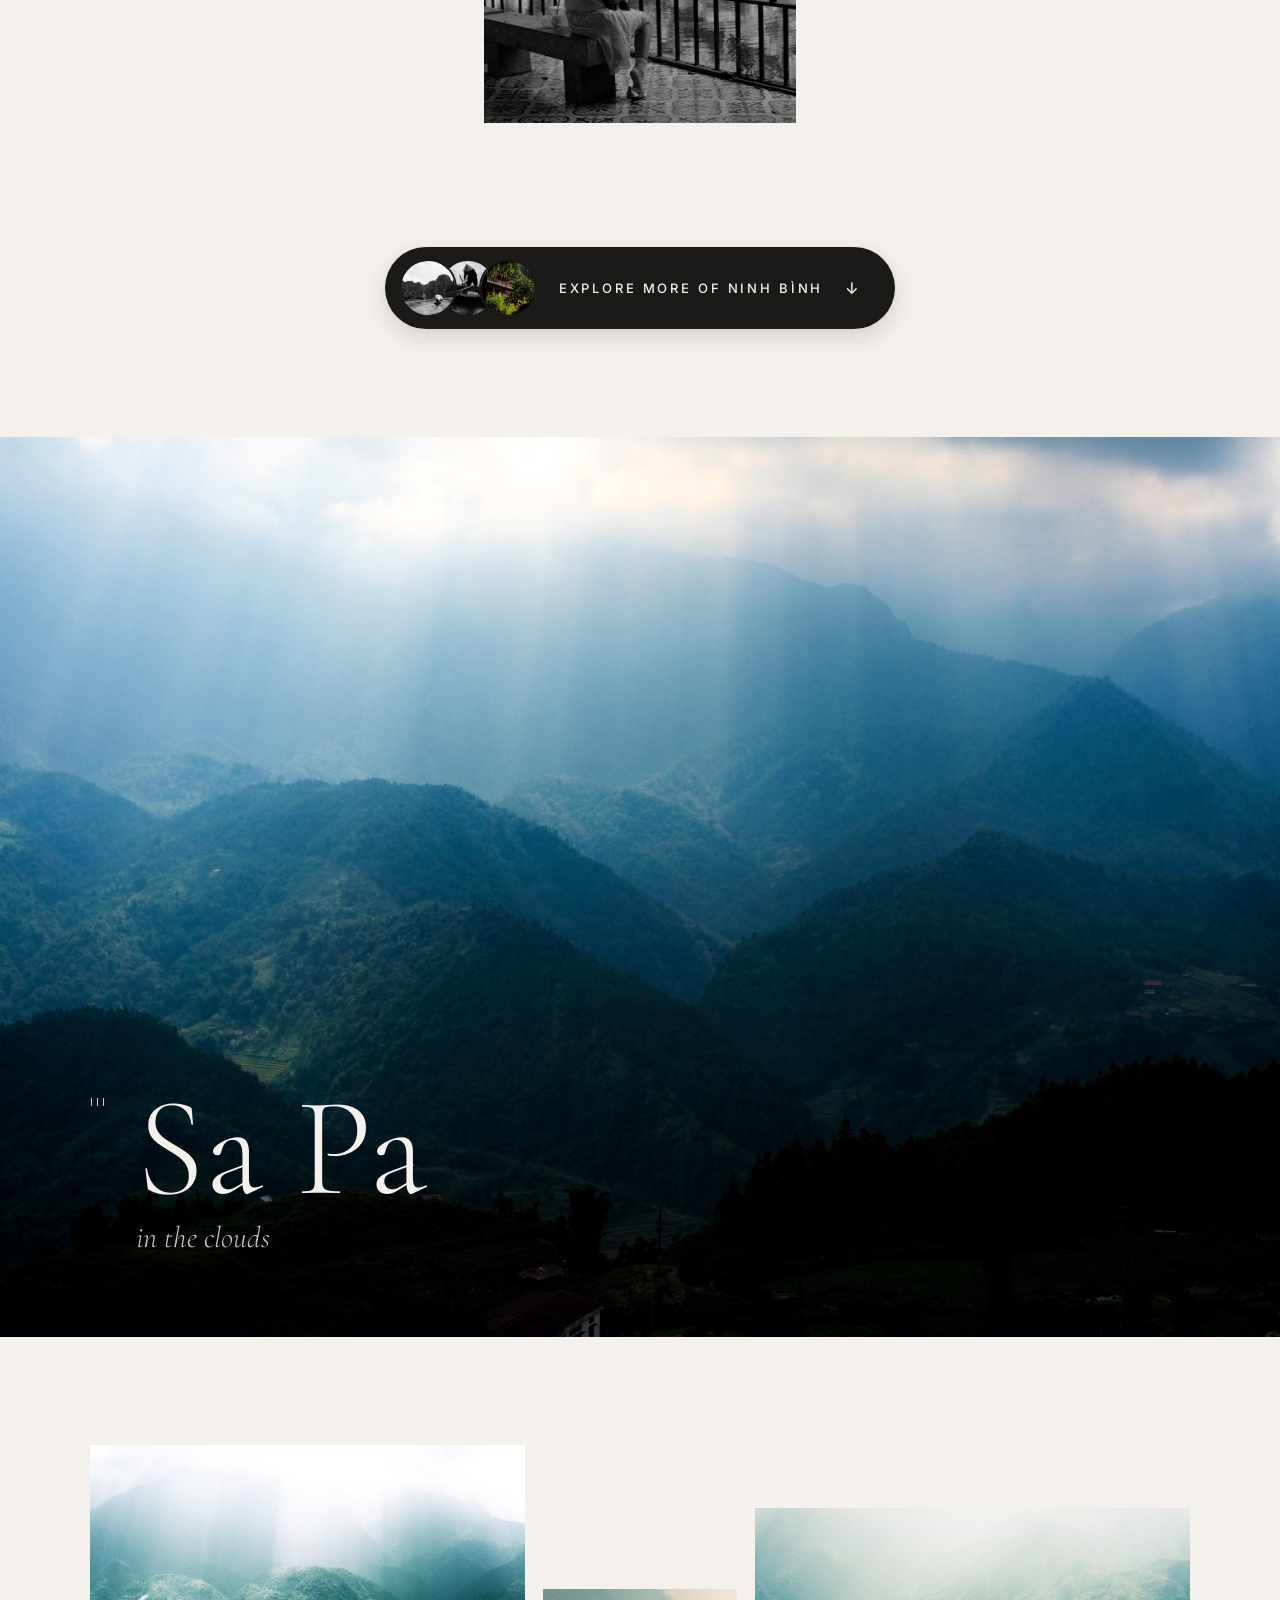
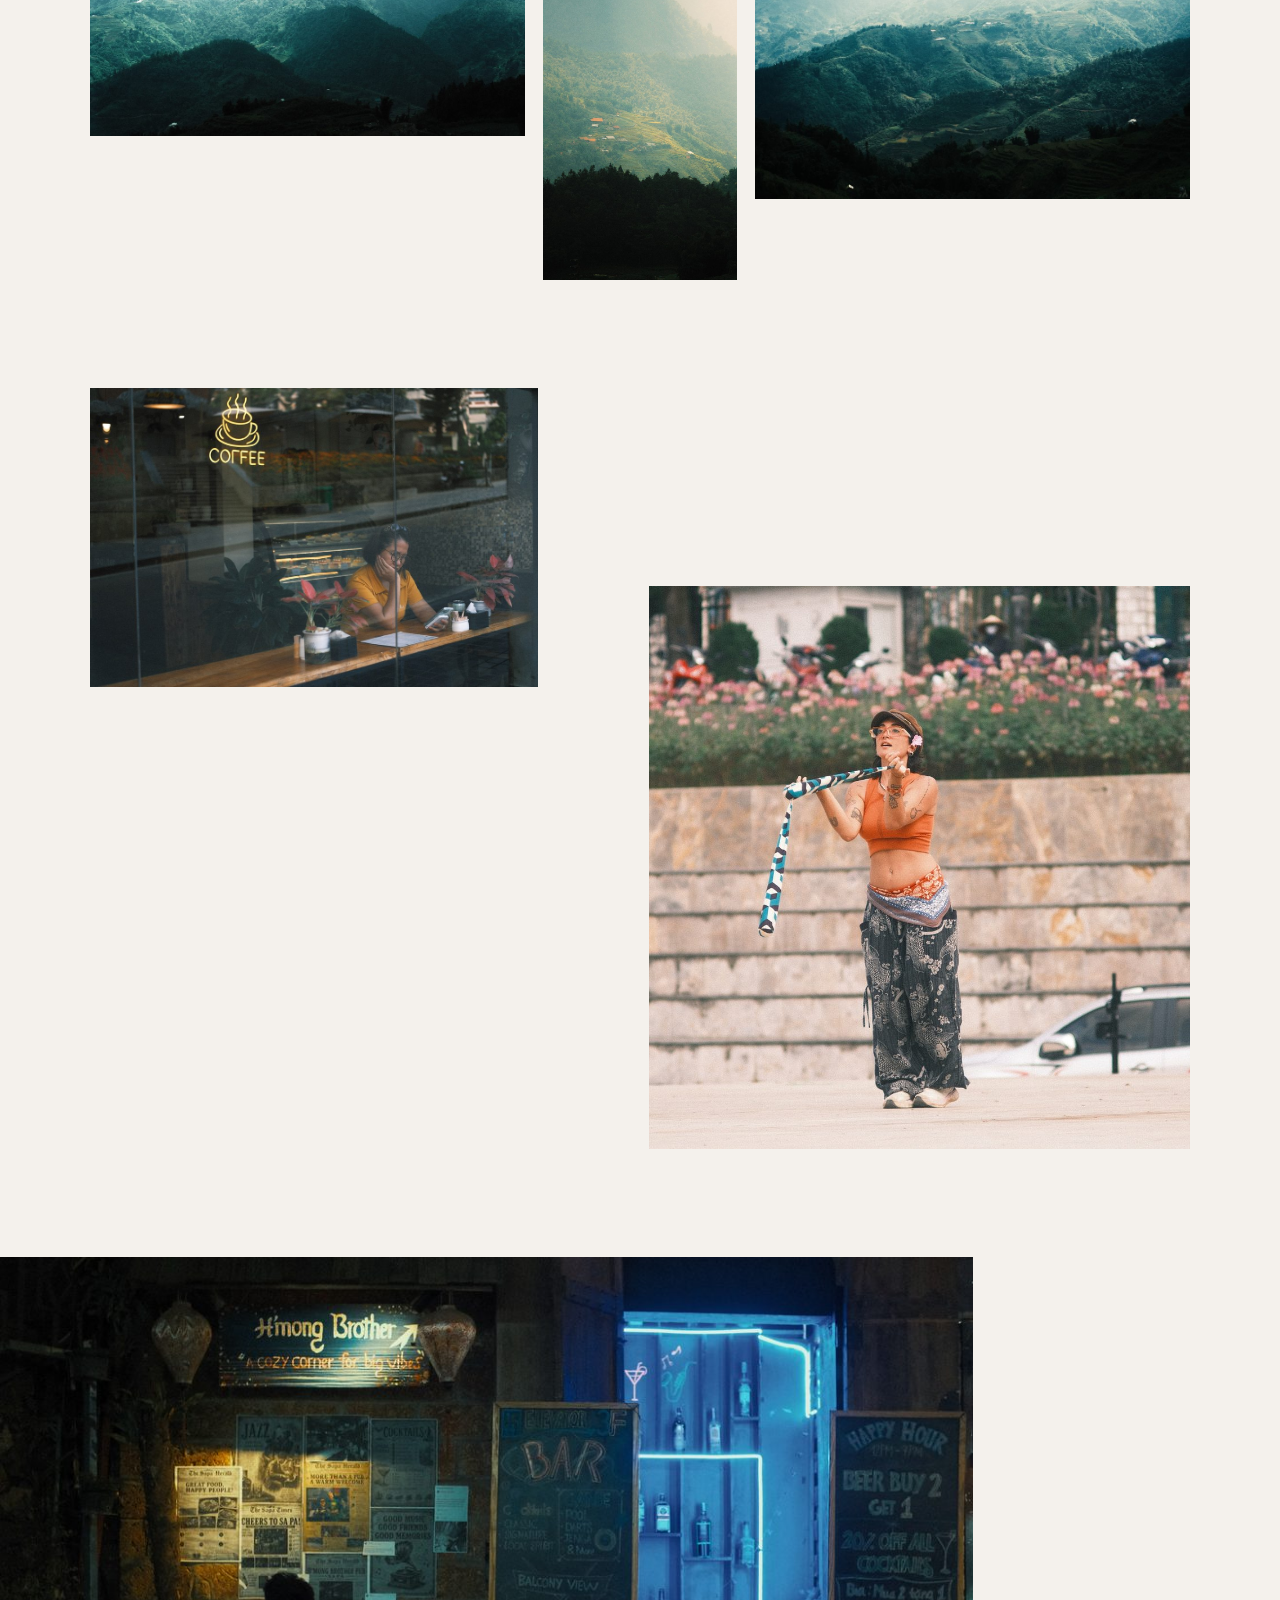
==== commit f8b5631f: "Footer title in flag red with the star; pin the star's line box Co-Authored-By: Claude Opus 5.5 <nor" ====
--- a/index.html
+++ b/index.html
@@ -37,7 +37,7 @@
 <section id="about" class="about"><div class="about-text"><p class="kicker">About</p><h2>On the other side of the lens</h2><p>I&rsquo;m Pratik. Most of my days go into computer science research, where nothing counts until it&rsquo;s proven.</p><p>Photography is just another quirk &mdash; the one place where seeing is enough.</p></div><div class="about-photos"><figure class="ph tall" style="--ar:0.6673"><img src="img/me/s/dsc07787.jpg" srcset="img/me/s/dsc07787.jpg 1000w, img/me/l/dsc07787.jpg 2200w" sizes="(max-width: 700px) 100vw, 26vw" width="1468" height="2200" loading="lazy" decoding="async" alt="Pratik Karmakar with a camera" data-full="img/me/l/dsc07787.jpg"></figure><figure class="ph side" style="--ar:1.4986"><img src="img/me/s/dsc06915.jpg" srcset="img/me/s/dsc06915.jpg 1000w, img/me/l/dsc06915.jpg 2200w" sizes="(max-width: 700px) 100vw, 34vw" width="2200" height="1468" loading="lazy" decoding="async" alt="Pratik Karmakar with a camera" data-full="img/me/l/dsc06915.jpg"></figure><figure class="ph side" style="--ar:1.4986"><img src="img/me/s/dsc07577.jpg" srcset="img/me/s/dsc07577.jpg 1000w, img/me/l/dsc07577.jpg 2200w" sizes="(max-width: 700px) 100vw, 34vw" width="2200" height="1468" loading="lazy" decoding="async" alt="Pratik Karmakar with a camera" data-full="img/me/l/dsc07577.jpg"></figure></div></section>
 
 <footer class="end">
-  <p class="fin">Vietnam</p>
+  <p class="fin" aria-label="Vietnam"><span aria-hidden="true">V<span class="star-i">ı<svg class="star" viewBox="-1 -1 2 2" aria-hidden="true"><polygon points="0.000,-1.000 0.225,-0.309 0.951,-0.309 0.363,0.118 0.588,0.809 0.000,0.382 -0.588,0.809 -0.363,0.118 -0.951,-0.309 -0.225,-0.309"/></svg></span>etnam</span></p>
   <p>&copy; Pratik Karmakar</p>
   <a class="ig" href="https://www.instagram.com/pkpratik/" target="_blank" rel="noopener">Instagram @pkpratik</a>
   <a href="#top">back to top &uarr;</a>
--- a/style.css
+++ b/style.css
@@ -57,11 +57,12 @@
 }
 /* The flag's colours: red letters, the dot of the "i" replaced by the yellow star. */
 :root { --flag-red: #da251d; --flag-star: #ffcd00; }
-.star-i { position: relative; display: inline-block; }
+.star-i { position: relative; display: inline-block; line-height: .85; }  /* the star is placed against this line box */
 .star-i .star {
-  position: absolute; left: 50%; top: .17em; width: .17em; height: .17em;
+  position: absolute; left: 50%; top: .155em; width: .2em; height: .2em; overflow: visible;
   transform: translateX(-50%) rotate(0deg); fill: var(--flag-star);
-  filter: drop-shadow(0 0 .012em rgba(120, 80, 0, .35));
+  /* A thin red outline, in the letters' red, so the yellow holds up on the pale page. */
+  stroke: var(--flag-red); stroke-width: .22; stroke-linejoin: round; paint-order: stroke fill;
   animation: star-in 1.6s .4s ease both;
 }
 @keyframes star-in { from { opacity: 0; transform: translateX(-50%) scale(.3) rotate(-72deg); } }
@@ -175,7 +176,7 @@
 
 /* ---------- footer ---------- */
 .end { text-align: center; padding: var(--space) 7vw calc(var(--space) * 1.2); }
-.fin { font: italic 300 clamp(40px, 6vw, 80px) var(--serif); margin-bottom: 18px; }
+.fin { font: 300 clamp(44px, 6.4vw, 88px)/1 var(--serif); color: var(--flag-red); margin-bottom: 18px; }
 .end .ig { display: block; margin-top: 12px; }
 .end a { display: inline-block; margin-top: 28px; color: var(--muted); font-size: 12px; letter-spacing: .12em; }
 .end a:hover { color: var(--ink); }
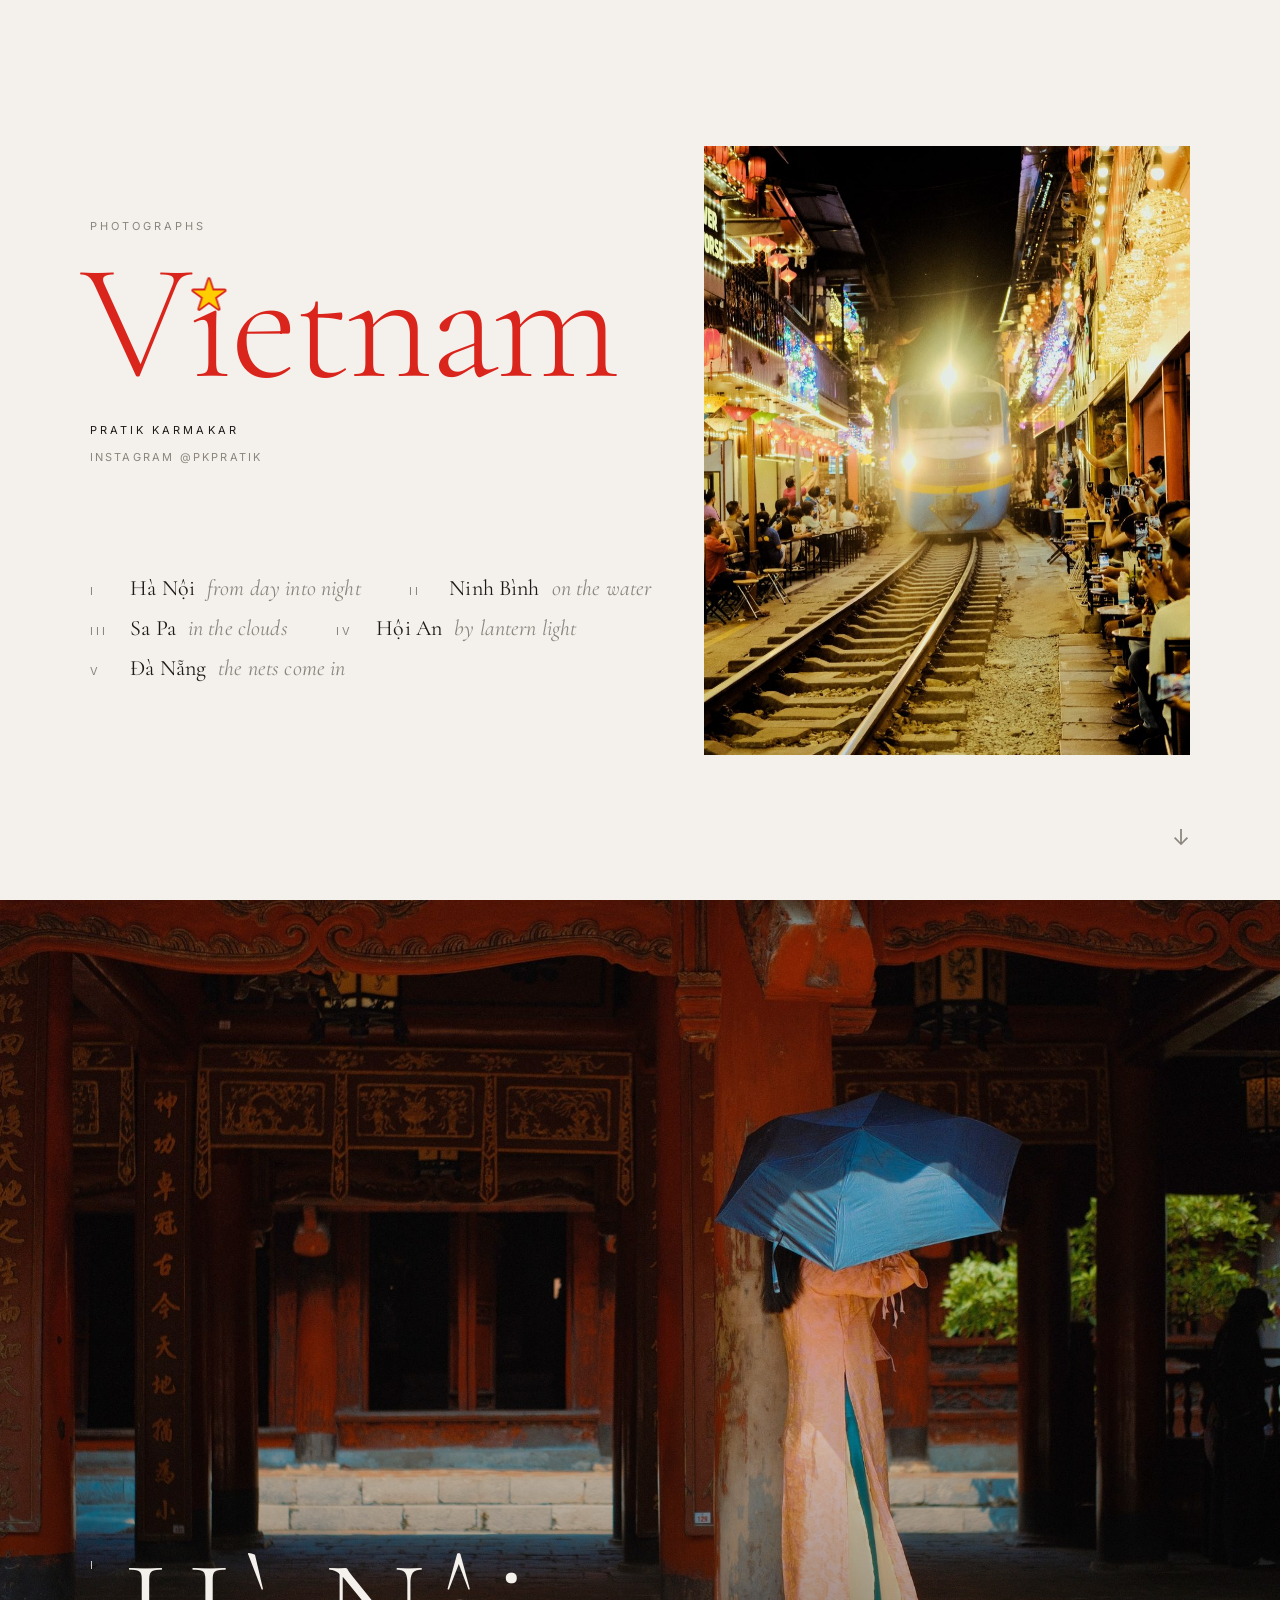
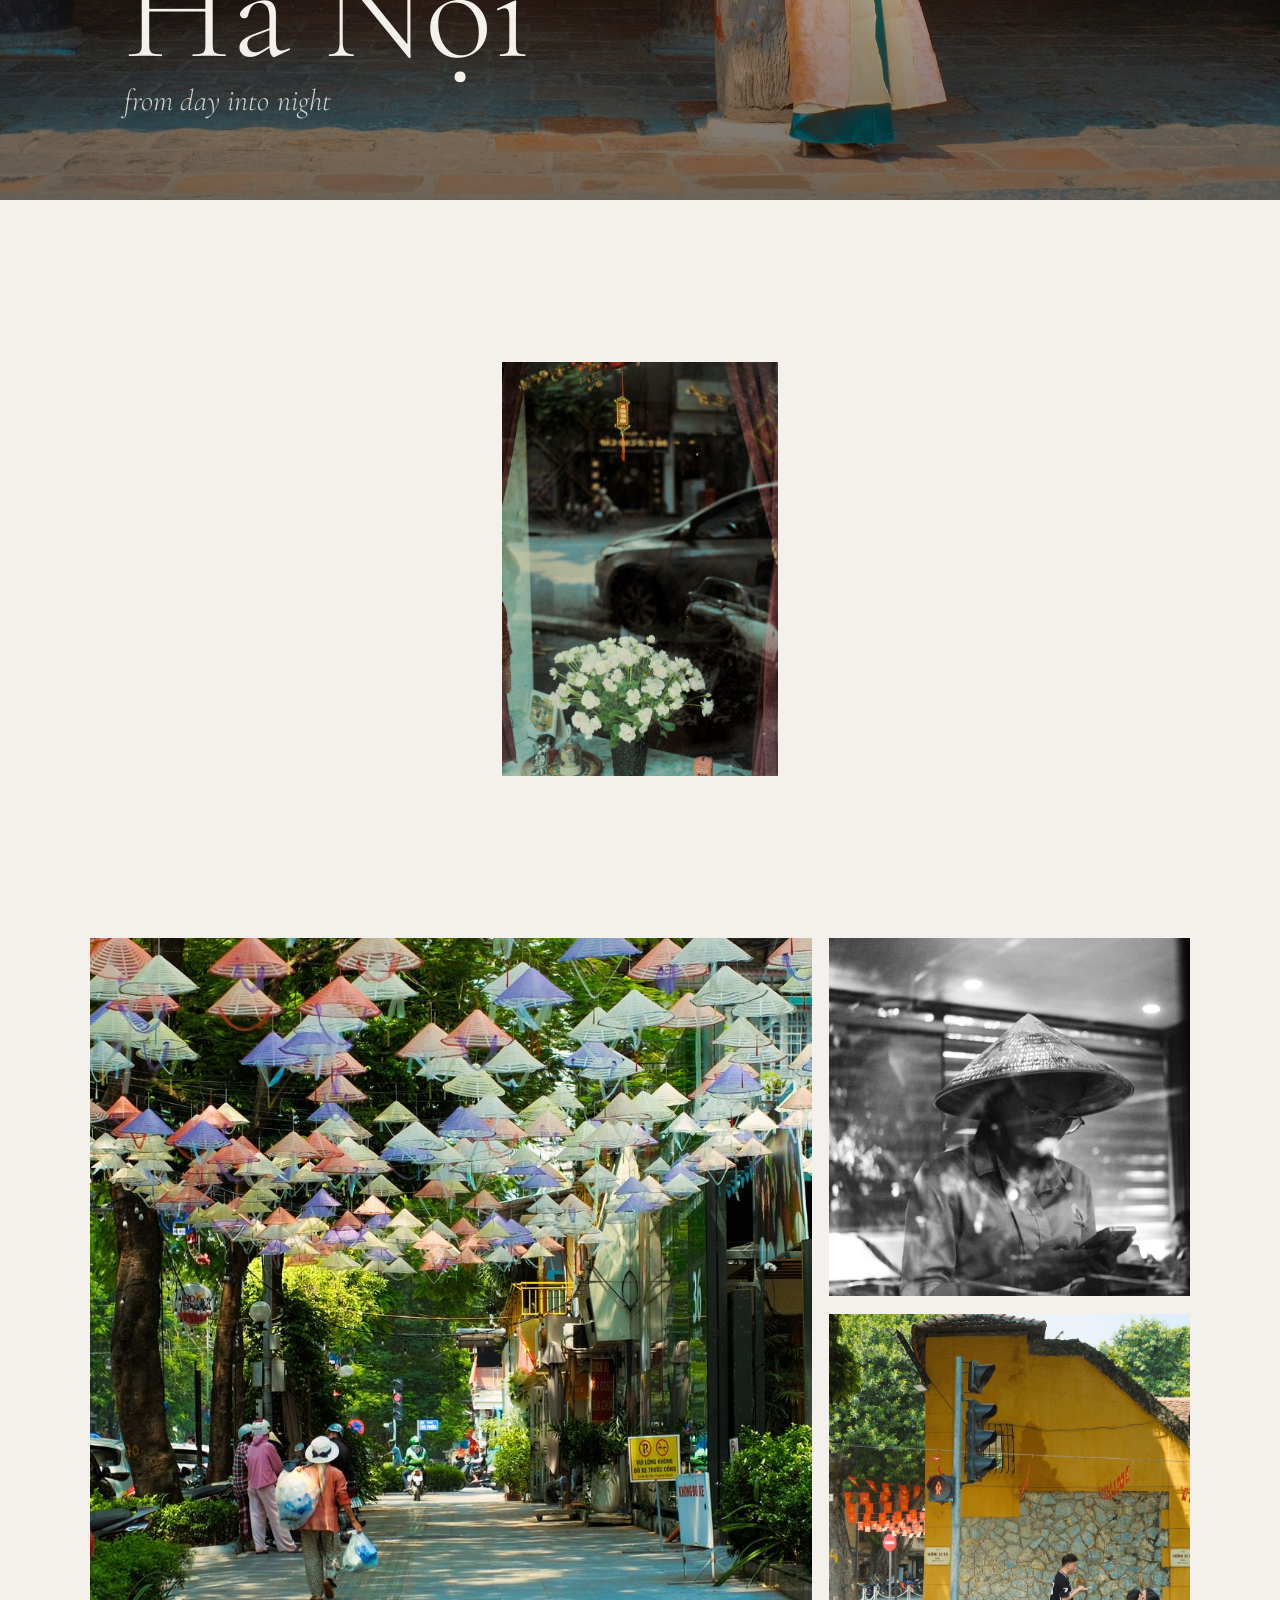
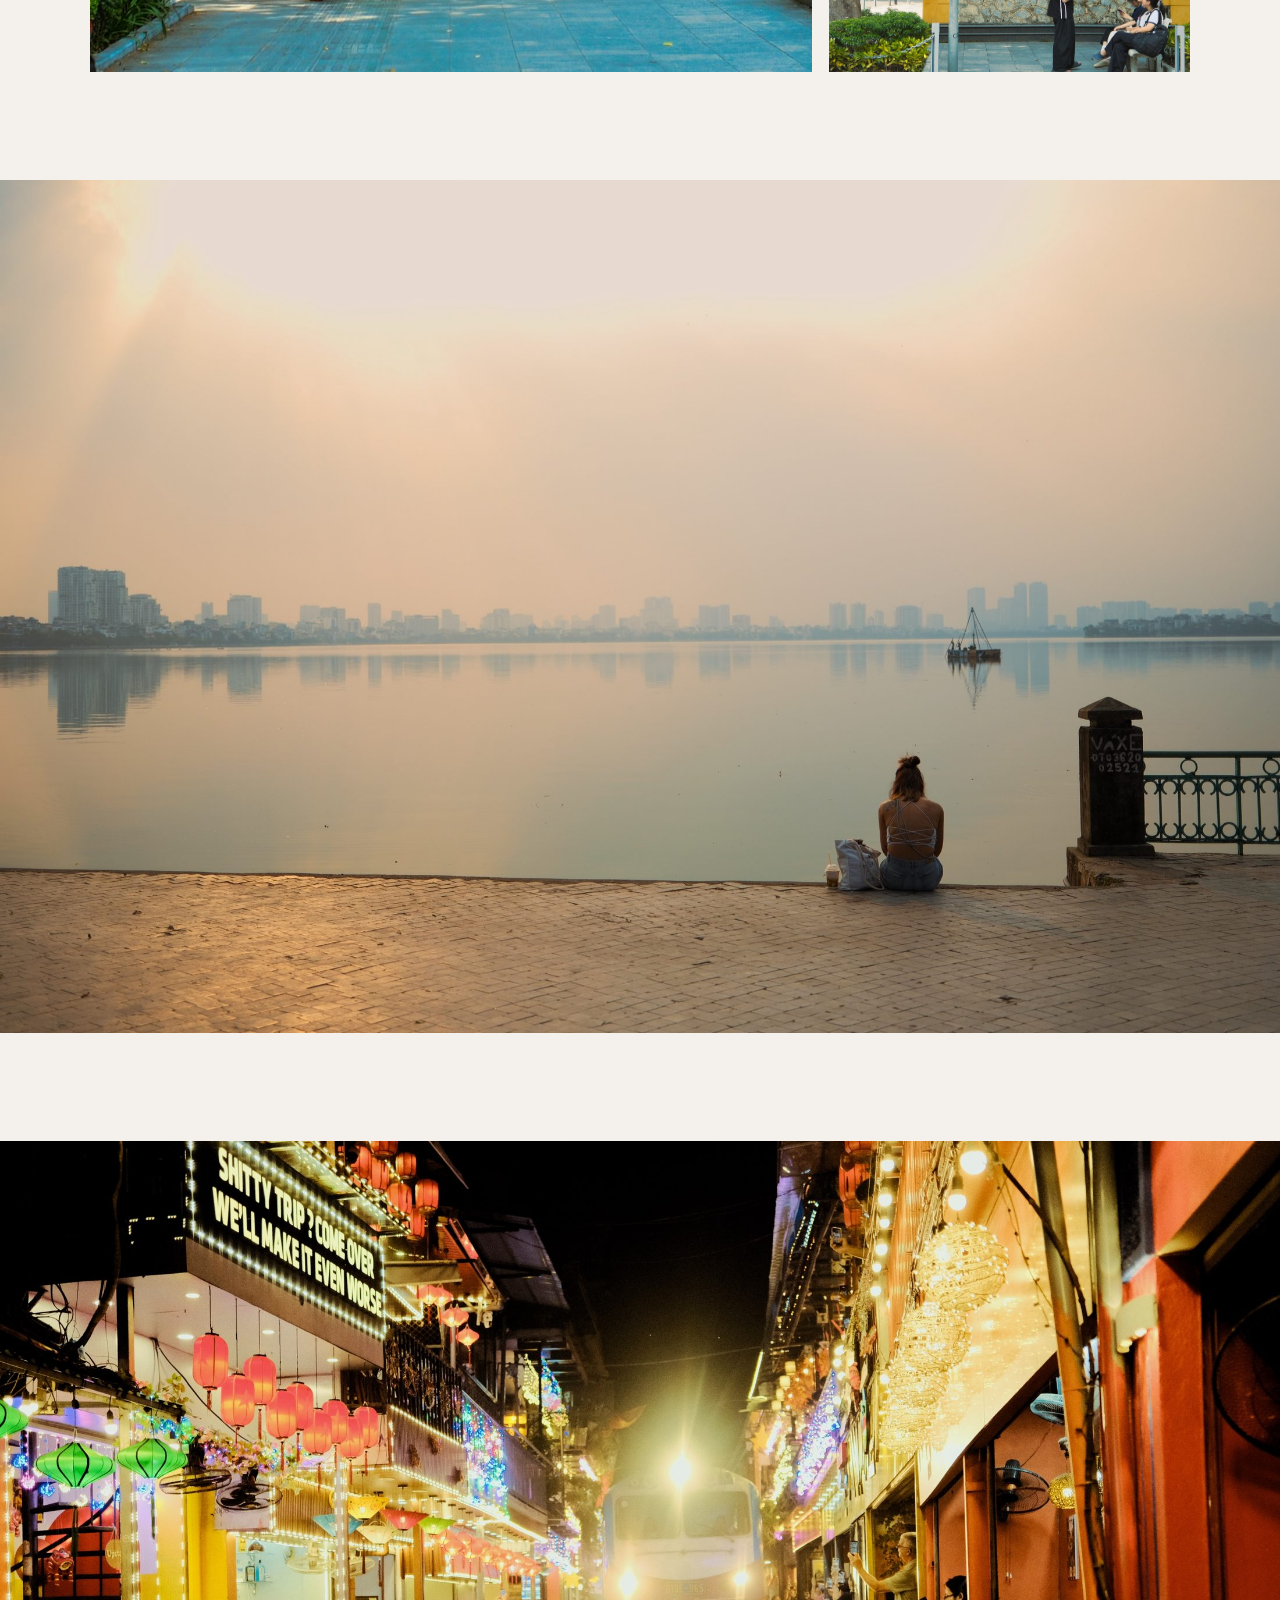
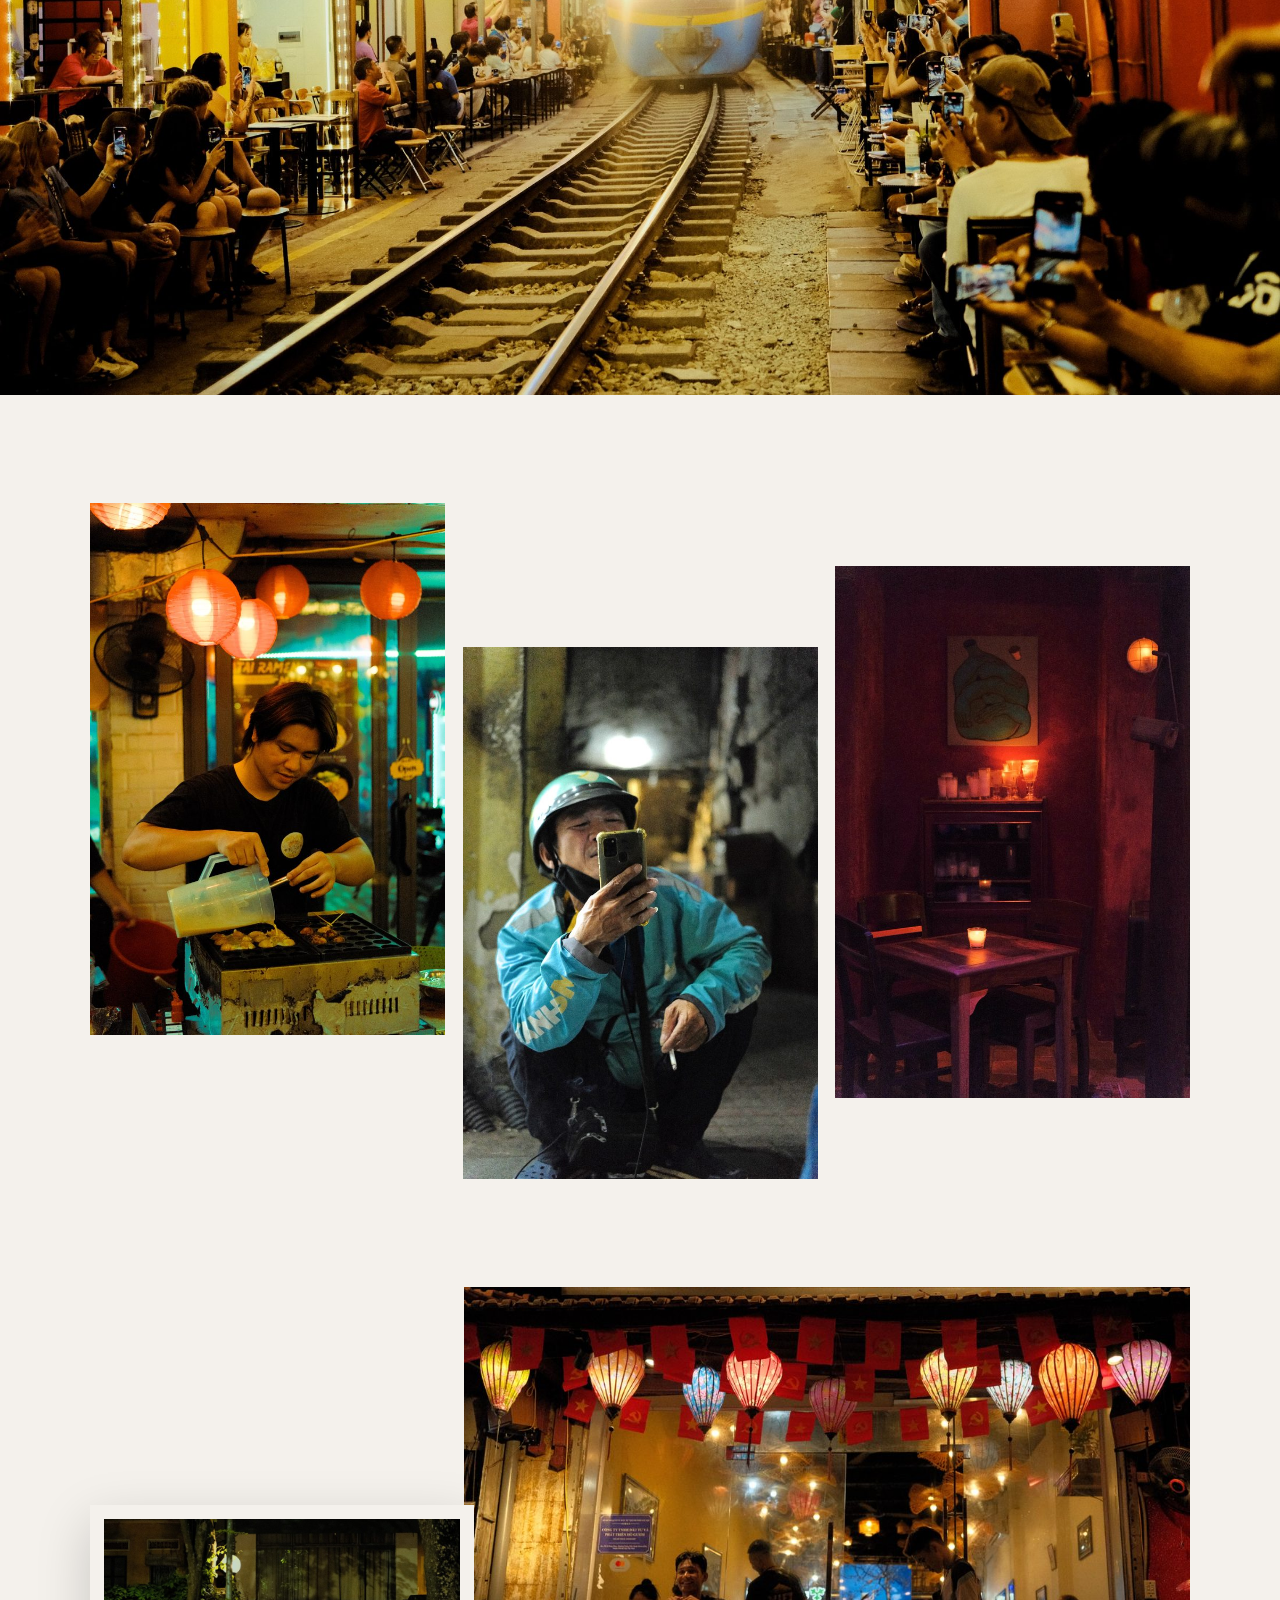
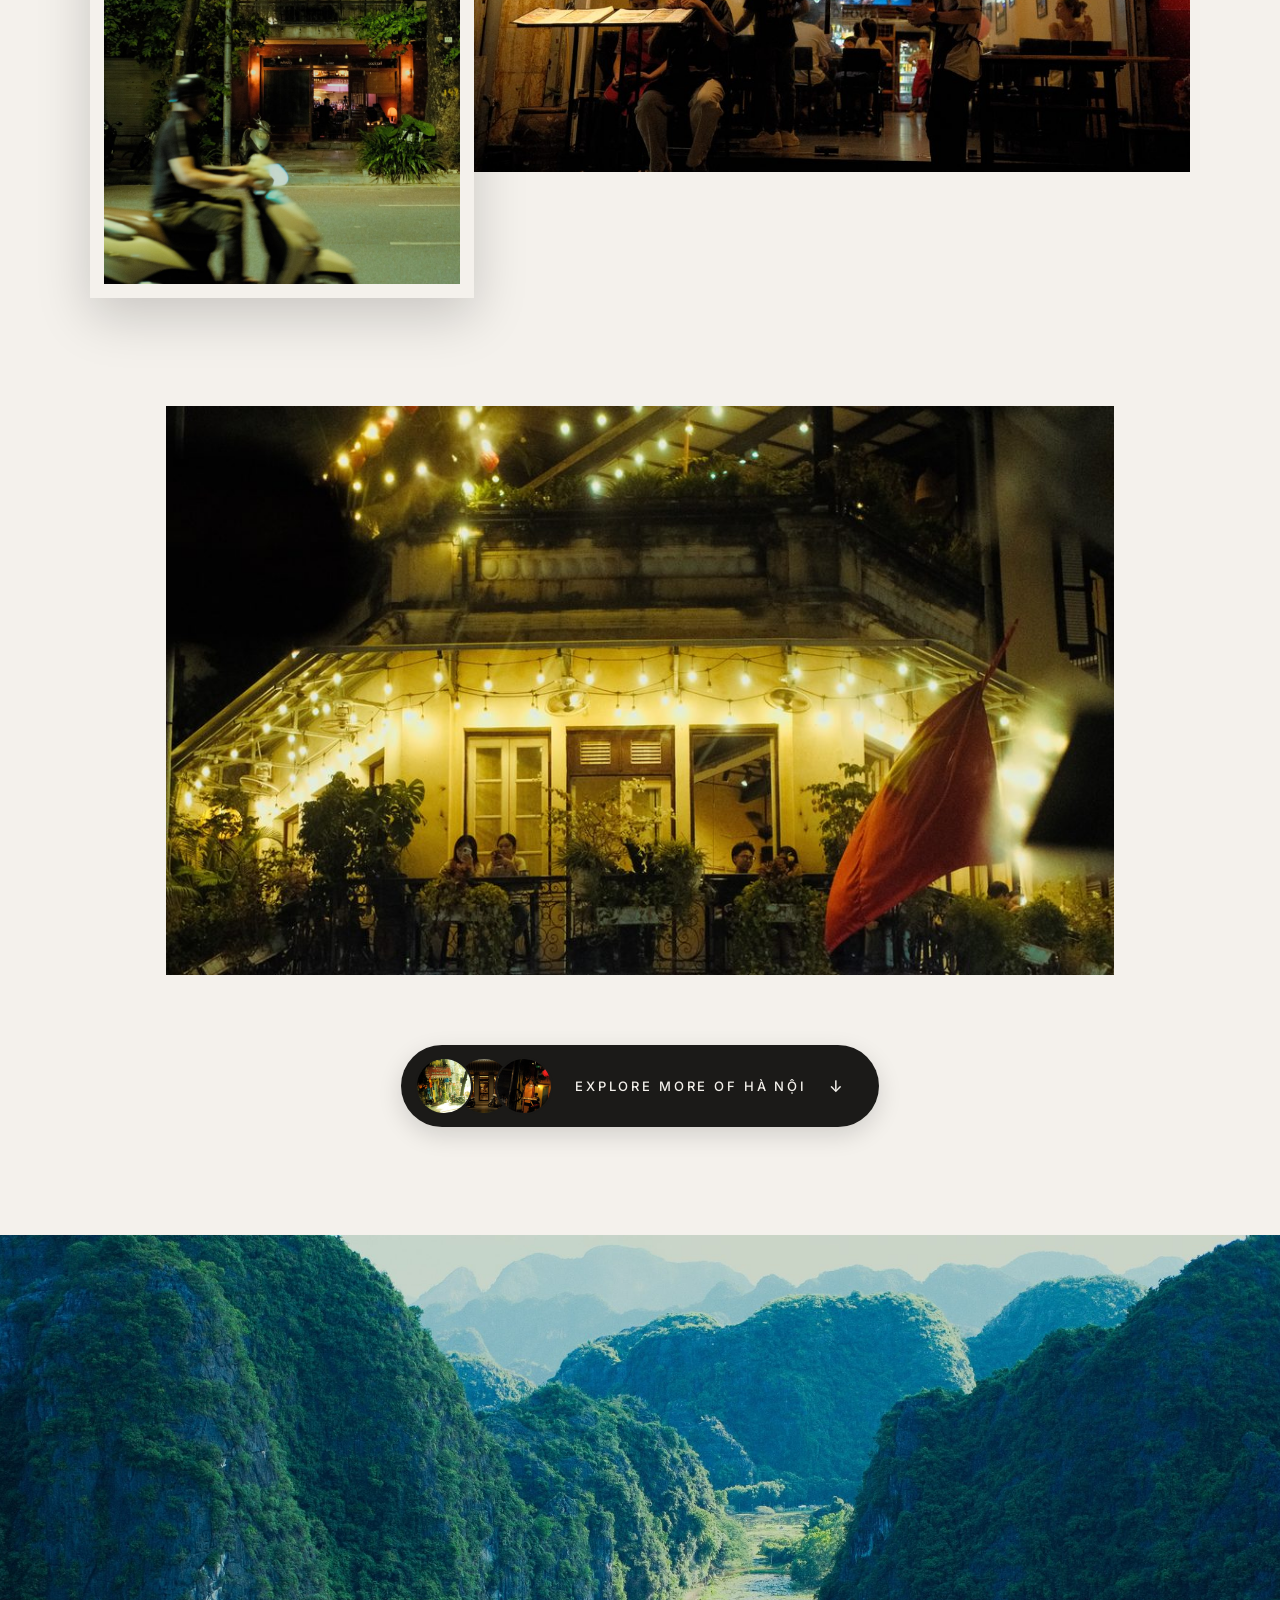
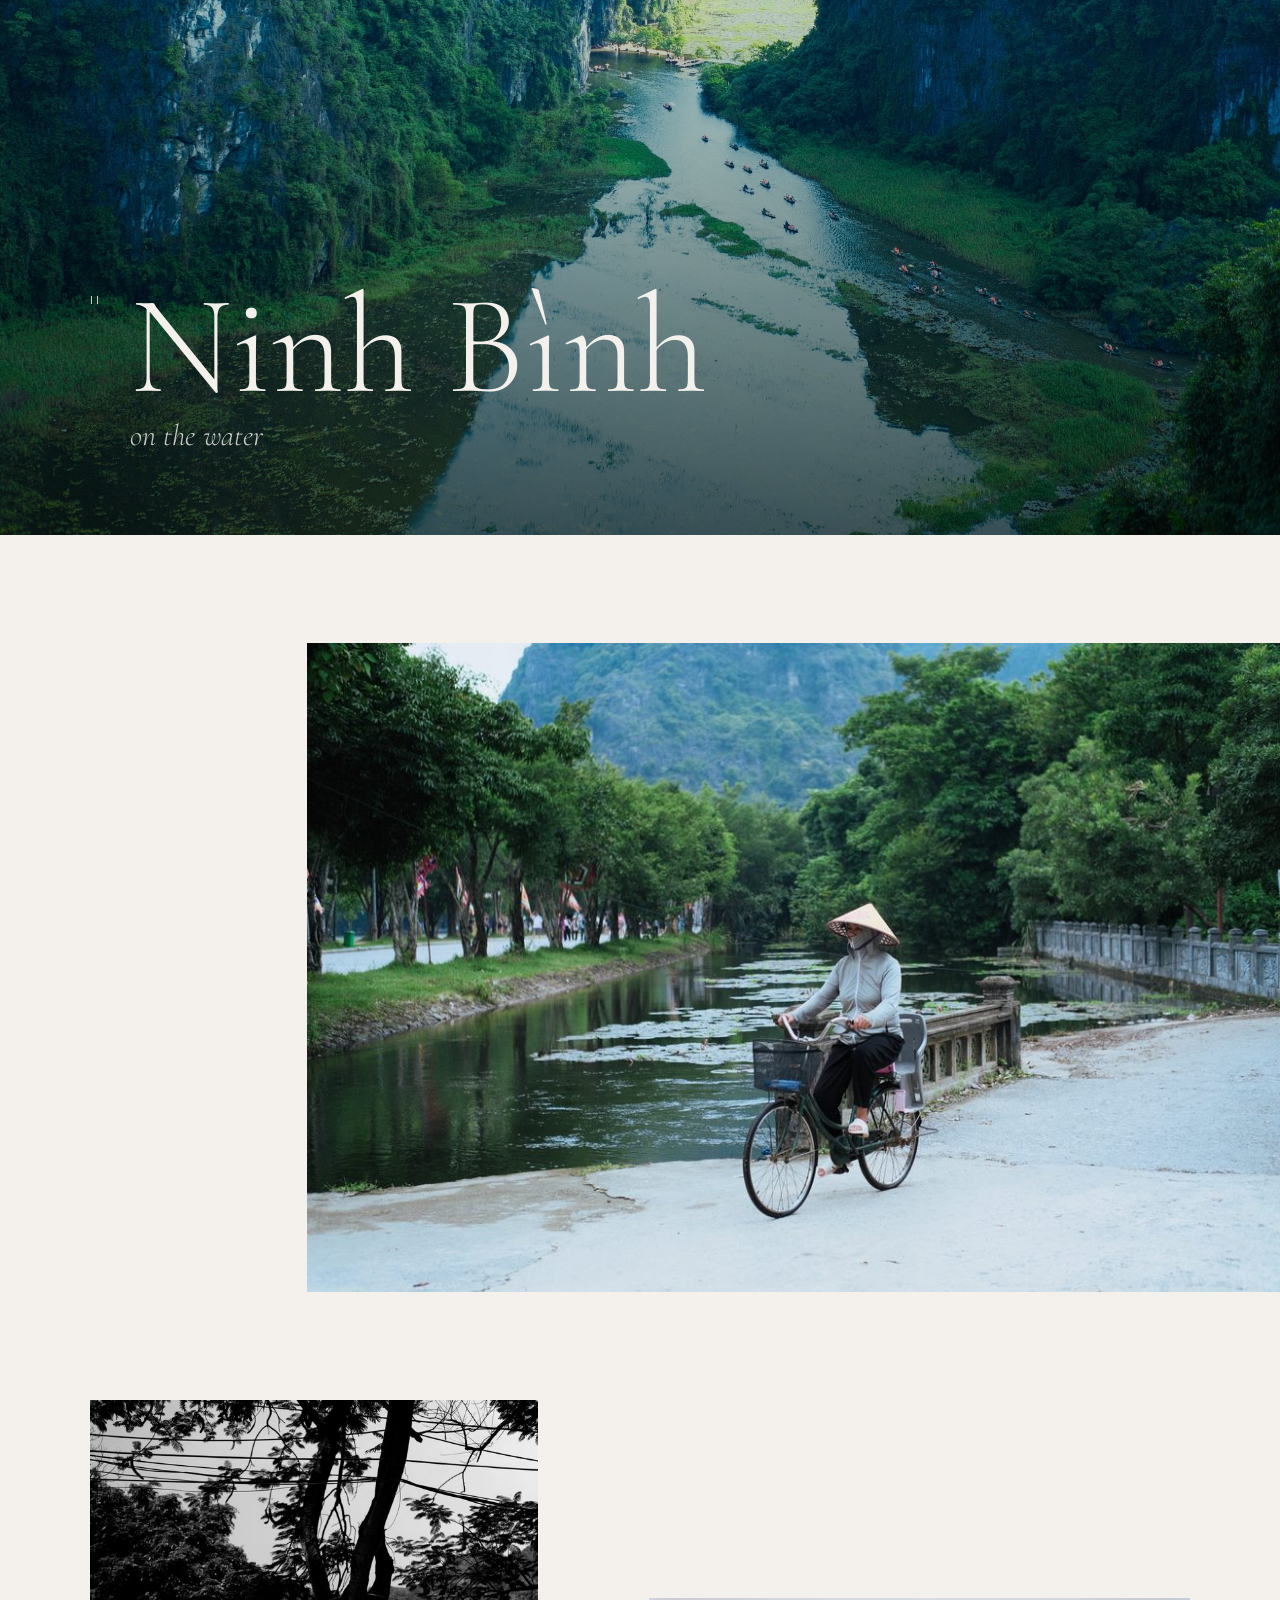
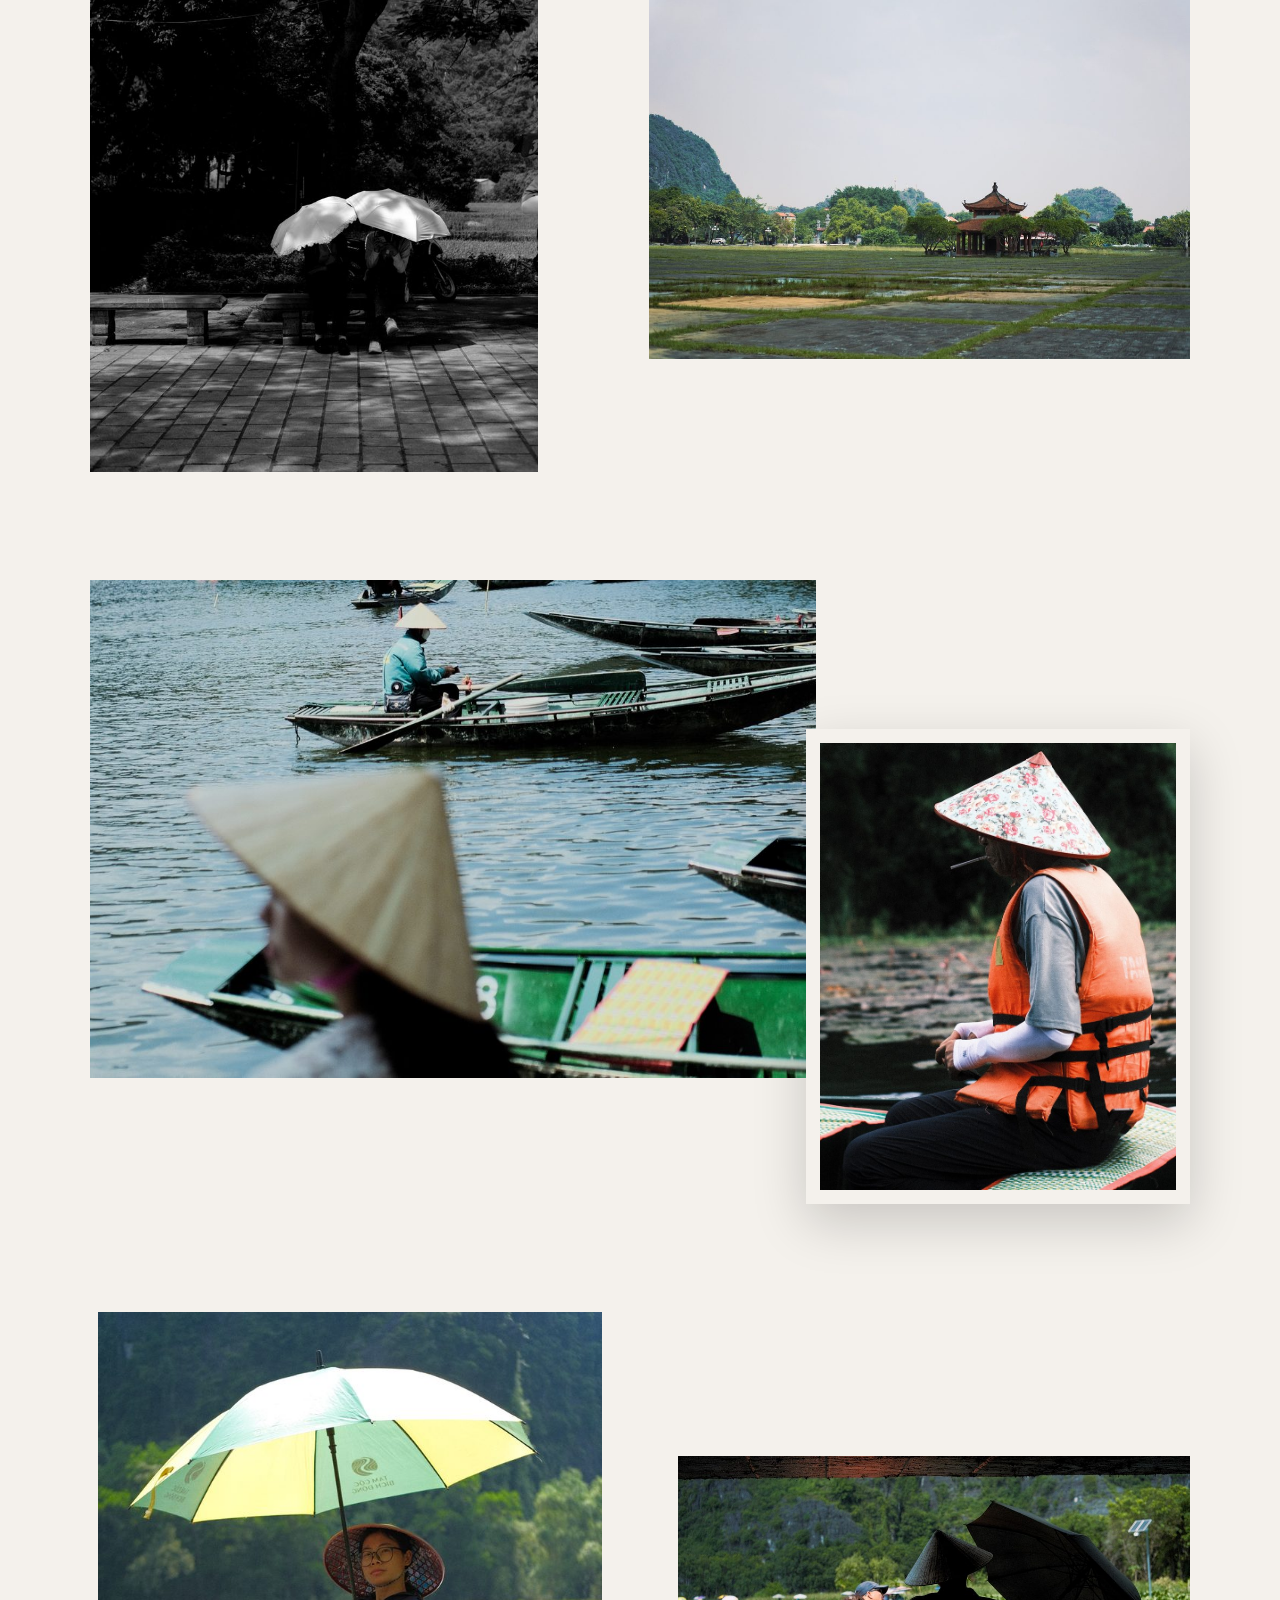
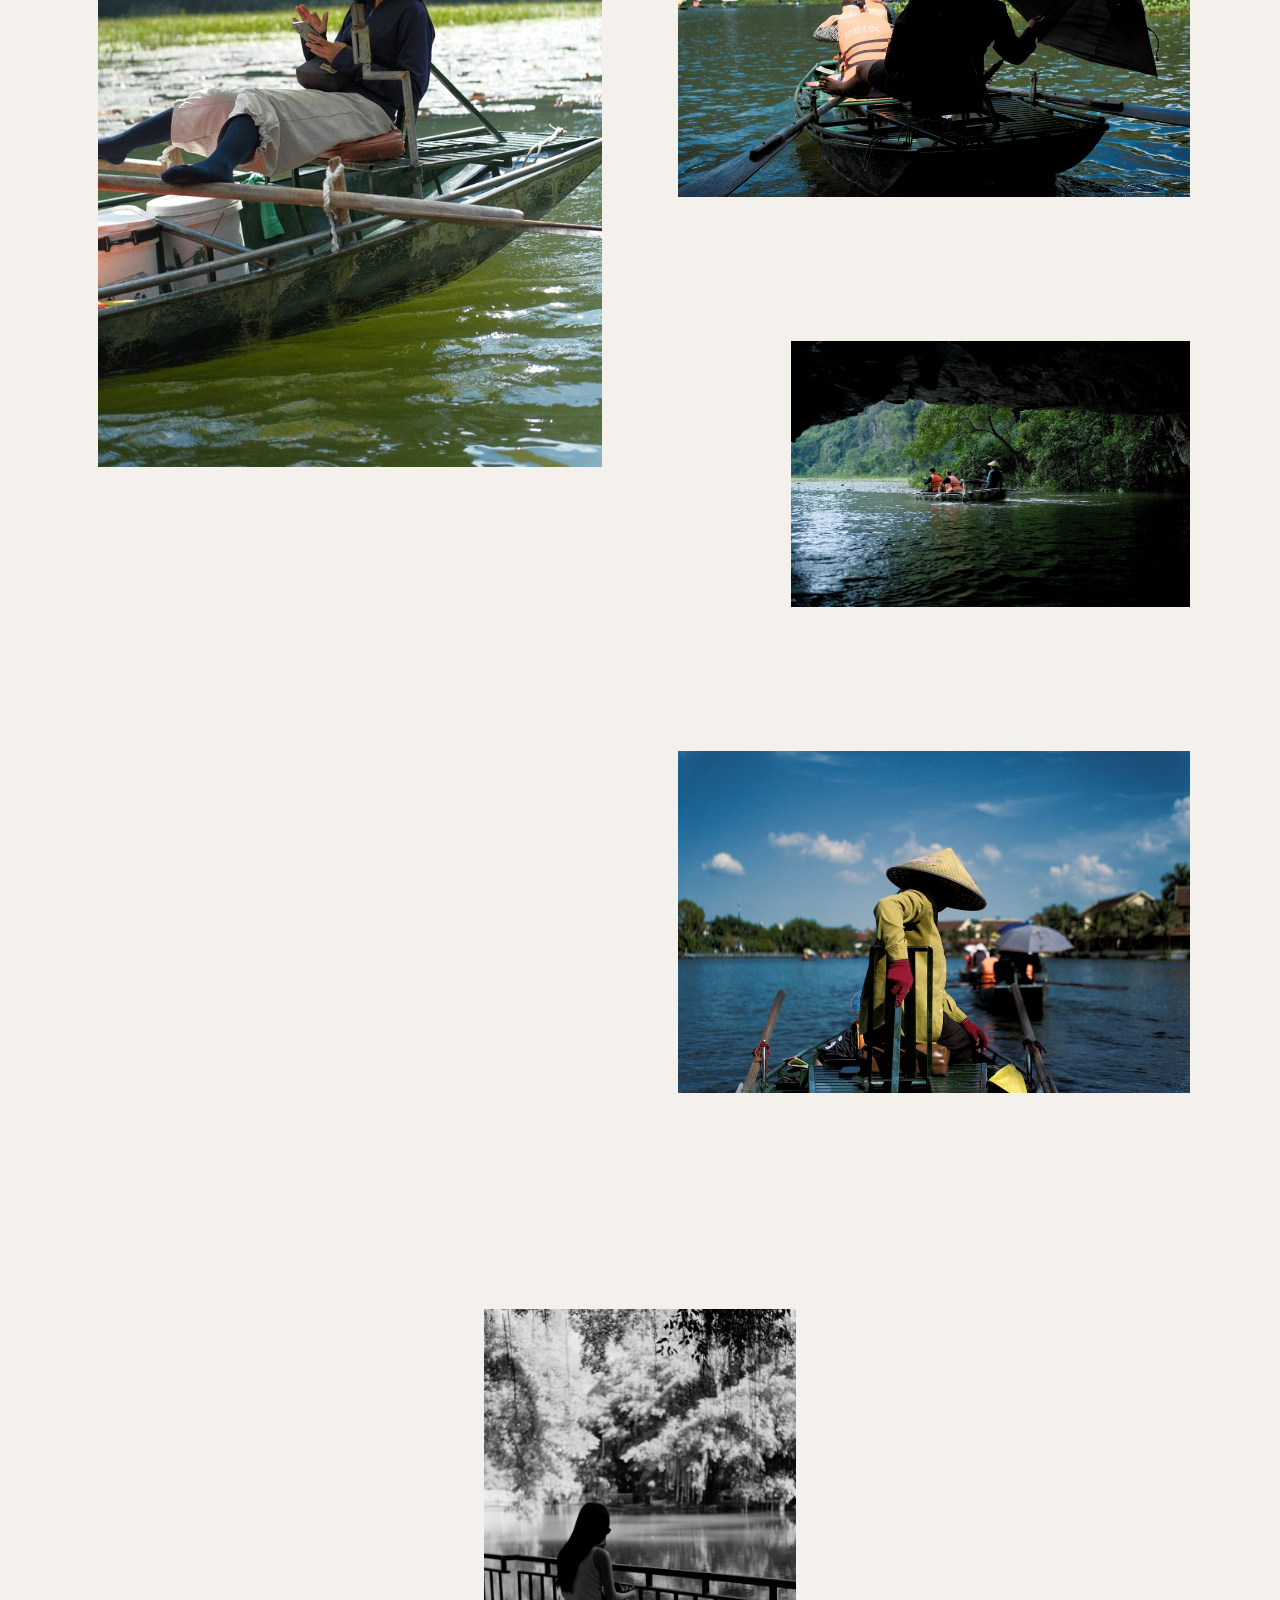
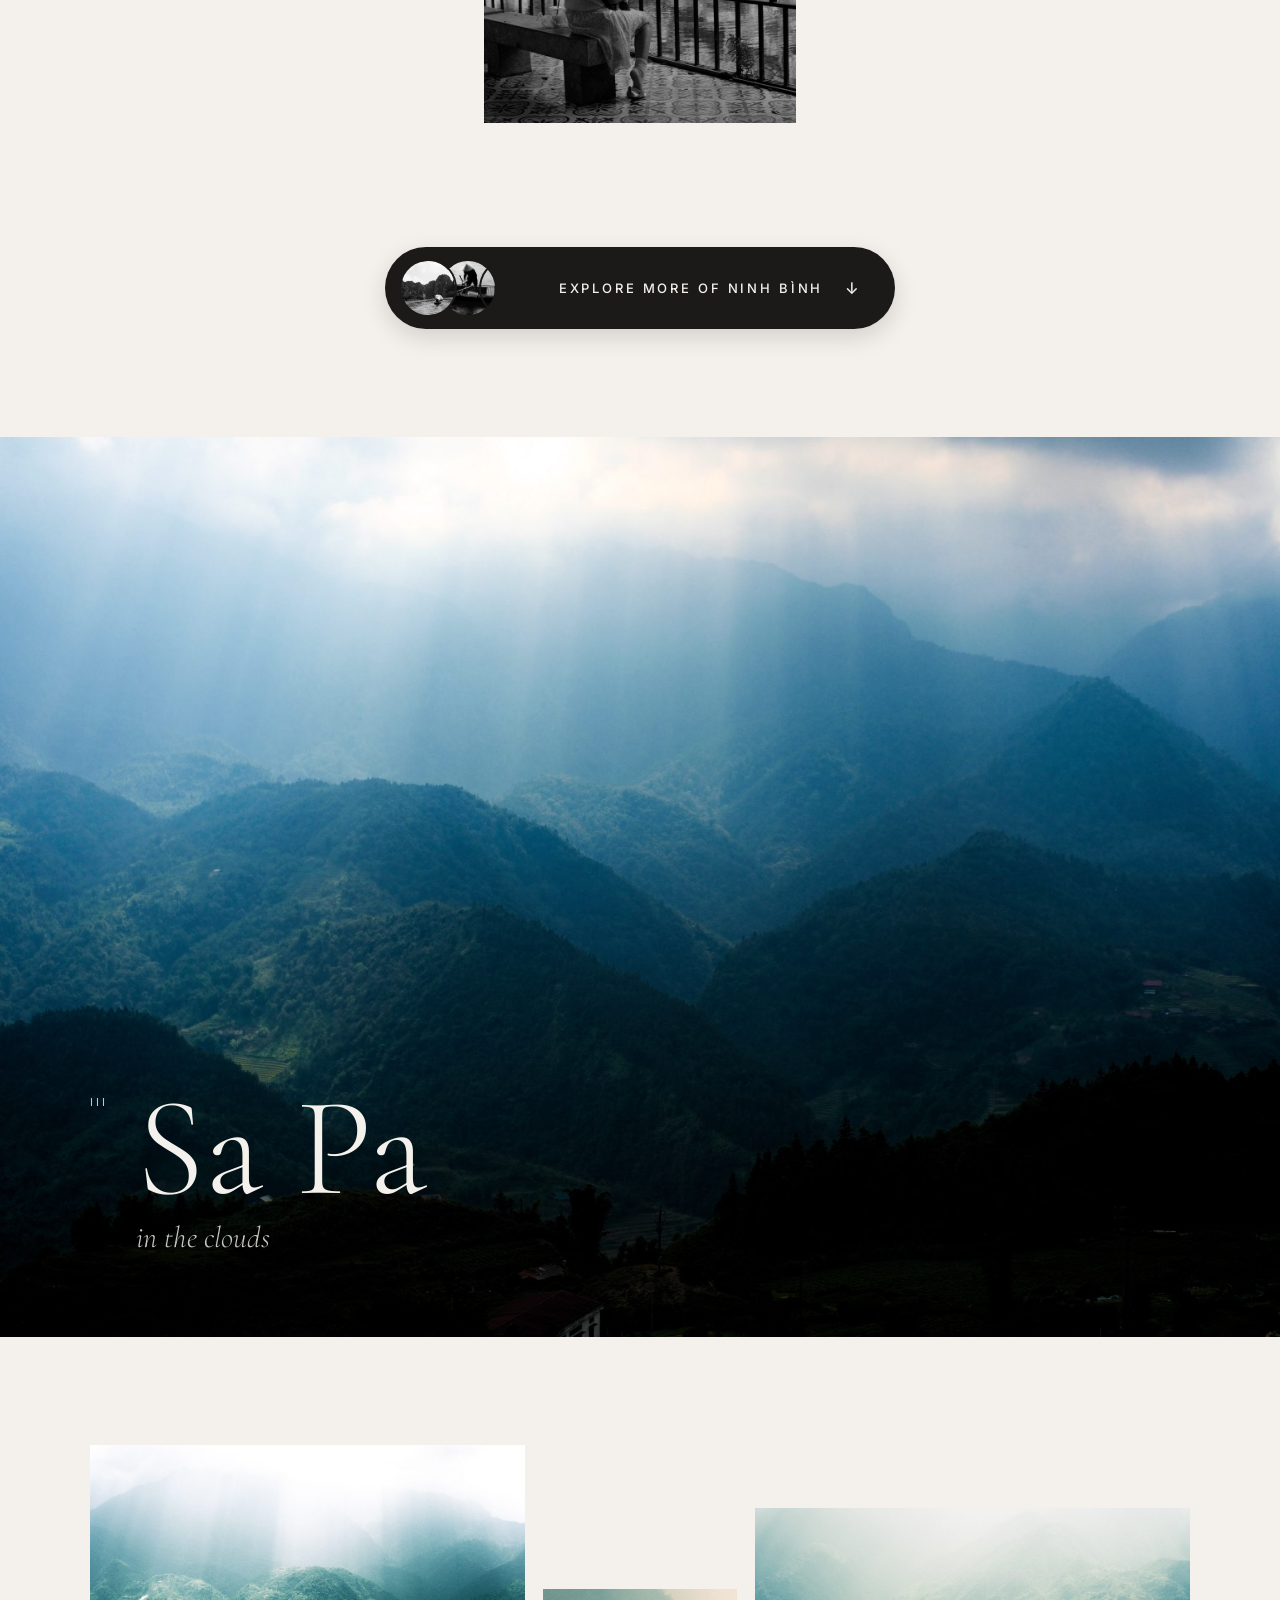
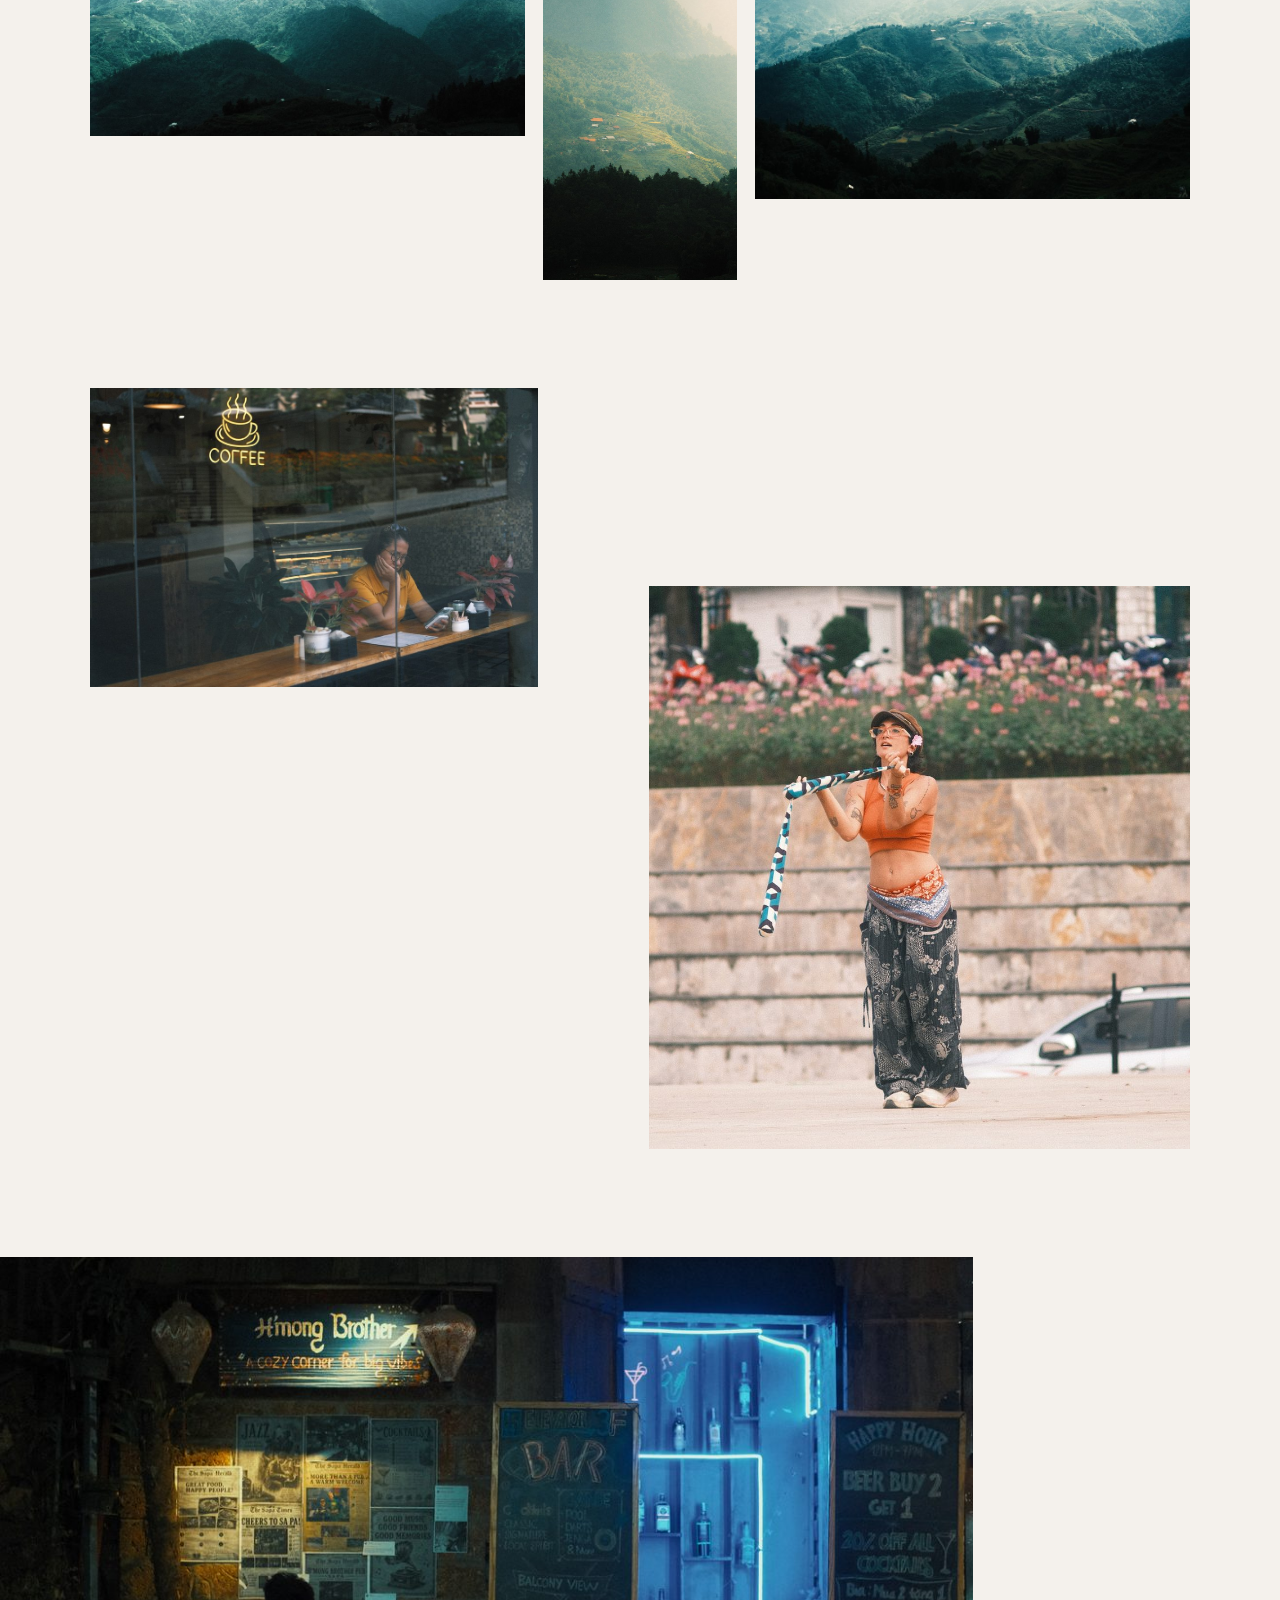
==== commit 5b7e631f: "Footer: add gear (Shot on) Co-Authored-By: Claude Opus 5.5 <noreply@anthropic.com>" ====
--- a/index.html
+++ b/index.html
@@ -38,6 +38,7 @@
 
 <footer class="end">
   <p class="fin" aria-label="Vietnam"><span aria-hidden="true">V<span class="star-i">ı<svg class="star" viewBox="-1 -1 2 2" aria-hidden="true"><polygon points="0.000,-1.000 0.225,-0.309 0.951,-0.309 0.363,0.118 0.588,0.809 0.000,0.382 -0.588,0.809 -0.363,0.118 -0.951,-0.309 -0.225,-0.309"/></svg></span>etnam</span></p>
+  <div class="gear"><p class="gear-k">Shot on</p><ul><li>Fujifilm X-T30 III</li><li>TTArtisan 35mm f/1.8</li><li>Fujifilm XF 23mm f/1.4</li></ul></div>
   <p>&copy; Pratik Karmakar</p>
   <a class="ig" href="https://www.instagram.com/pkpratik/" target="_blank" rel="noopener">Instagram @pkpratik</a>
   <a href="#top">back to top &uarr;</a>
--- a/style.css
+++ b/style.css
@@ -178,6 +178,11 @@
 .end { text-align: center; padding: var(--space) 7vw calc(var(--space) * 1.2); }
 .fin { font: 300 clamp(44px, 6.4vw, 88px)/1 var(--serif); color: var(--flag-red); margin-bottom: 18px; }
 .end .ig { display: block; margin-top: 12px; }
+.gear { margin: 4px auto 30px; }
+.gear-k { font-size: 10px; text-transform: uppercase; letter-spacing: .3em; color: var(--muted); }
+.gear ul { list-style: none; margin-top: 8px; font: italic 300 clamp(17px, 1.6vw, 21px)/1.5 var(--serif); color: var(--ink); }
+.gear li { display: inline-block; white-space: nowrap; }
+.gear li + li::before { content: "\00b7"; margin: 0 .6em; color: var(--muted); font-style: normal; }
 .end a { display: inline-block; margin-top: 28px; color: var(--muted); font-size: 12px; letter-spacing: .12em; }
 .end a:hover { color: var(--ink); }
 
@@ -279,6 +284,8 @@
   .lb-p, .lb-n { top: auto; bottom: 4px; transform: none; }
   .lb-foot { bottom: 18px; gap: 18px; }
   .more { padding: 0 16px; }
+  .gear li { display: block; }
+  .gear li + li::before { content: none; }
   .more-btn { gap: 14px; padding-right: 24px; letter-spacing: .14em; font-size: 12px; }
   .more-thumbs img { width: 44px; height: 44px; margin-left: -14px; }
   .lb.talking { padding: 64px 0 0; place-items: start center; }
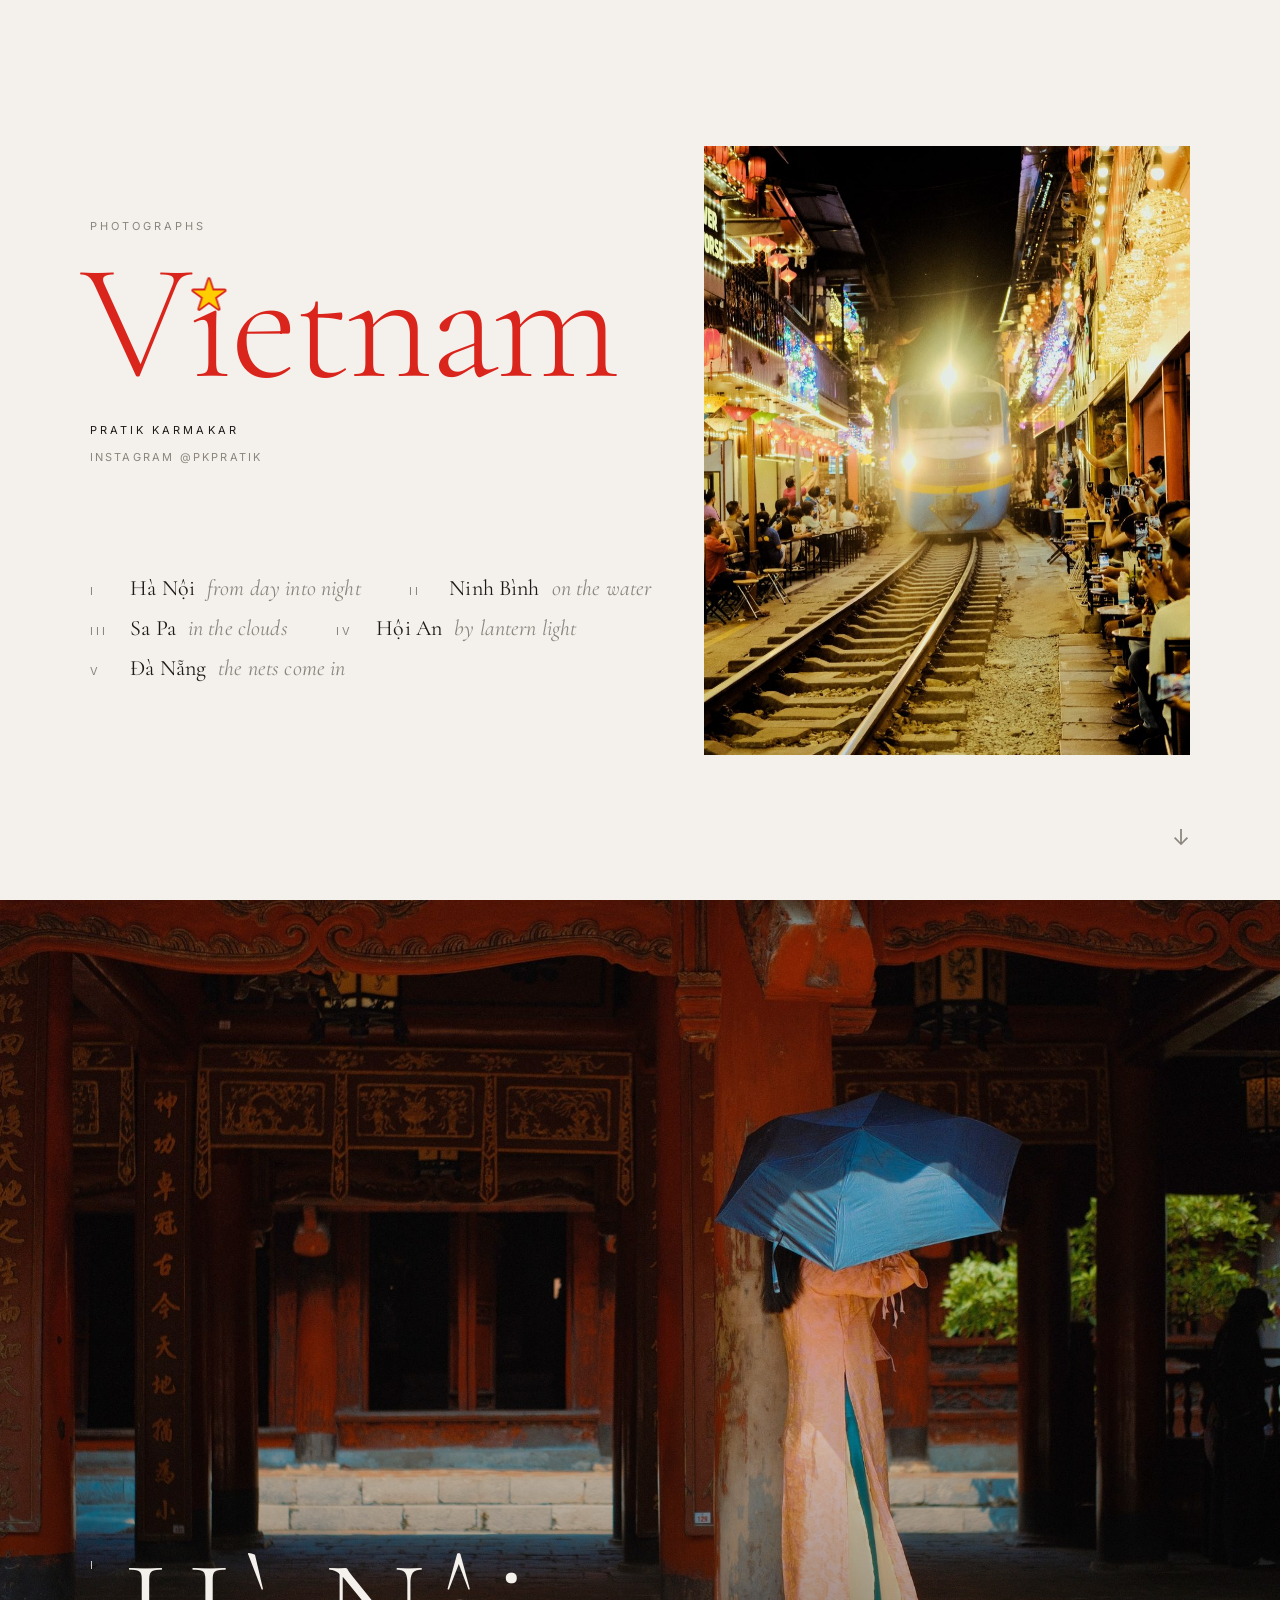
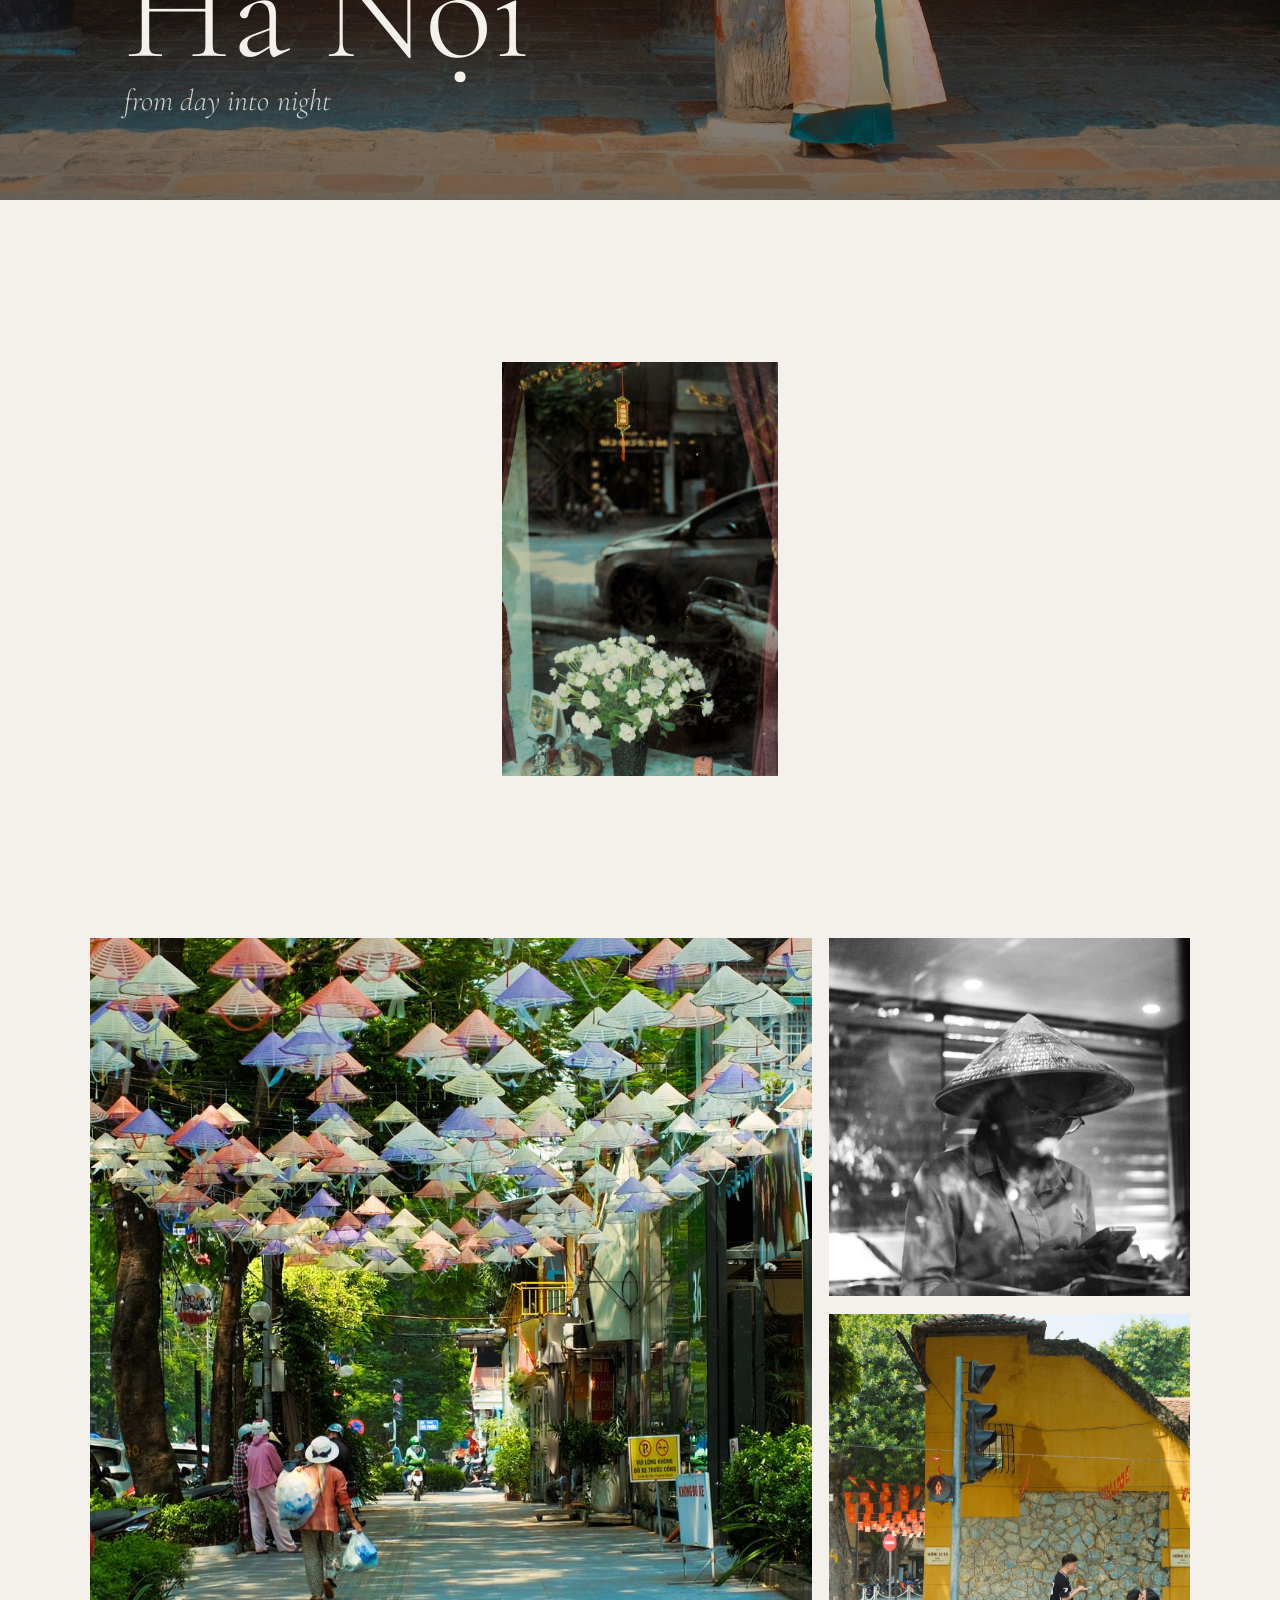
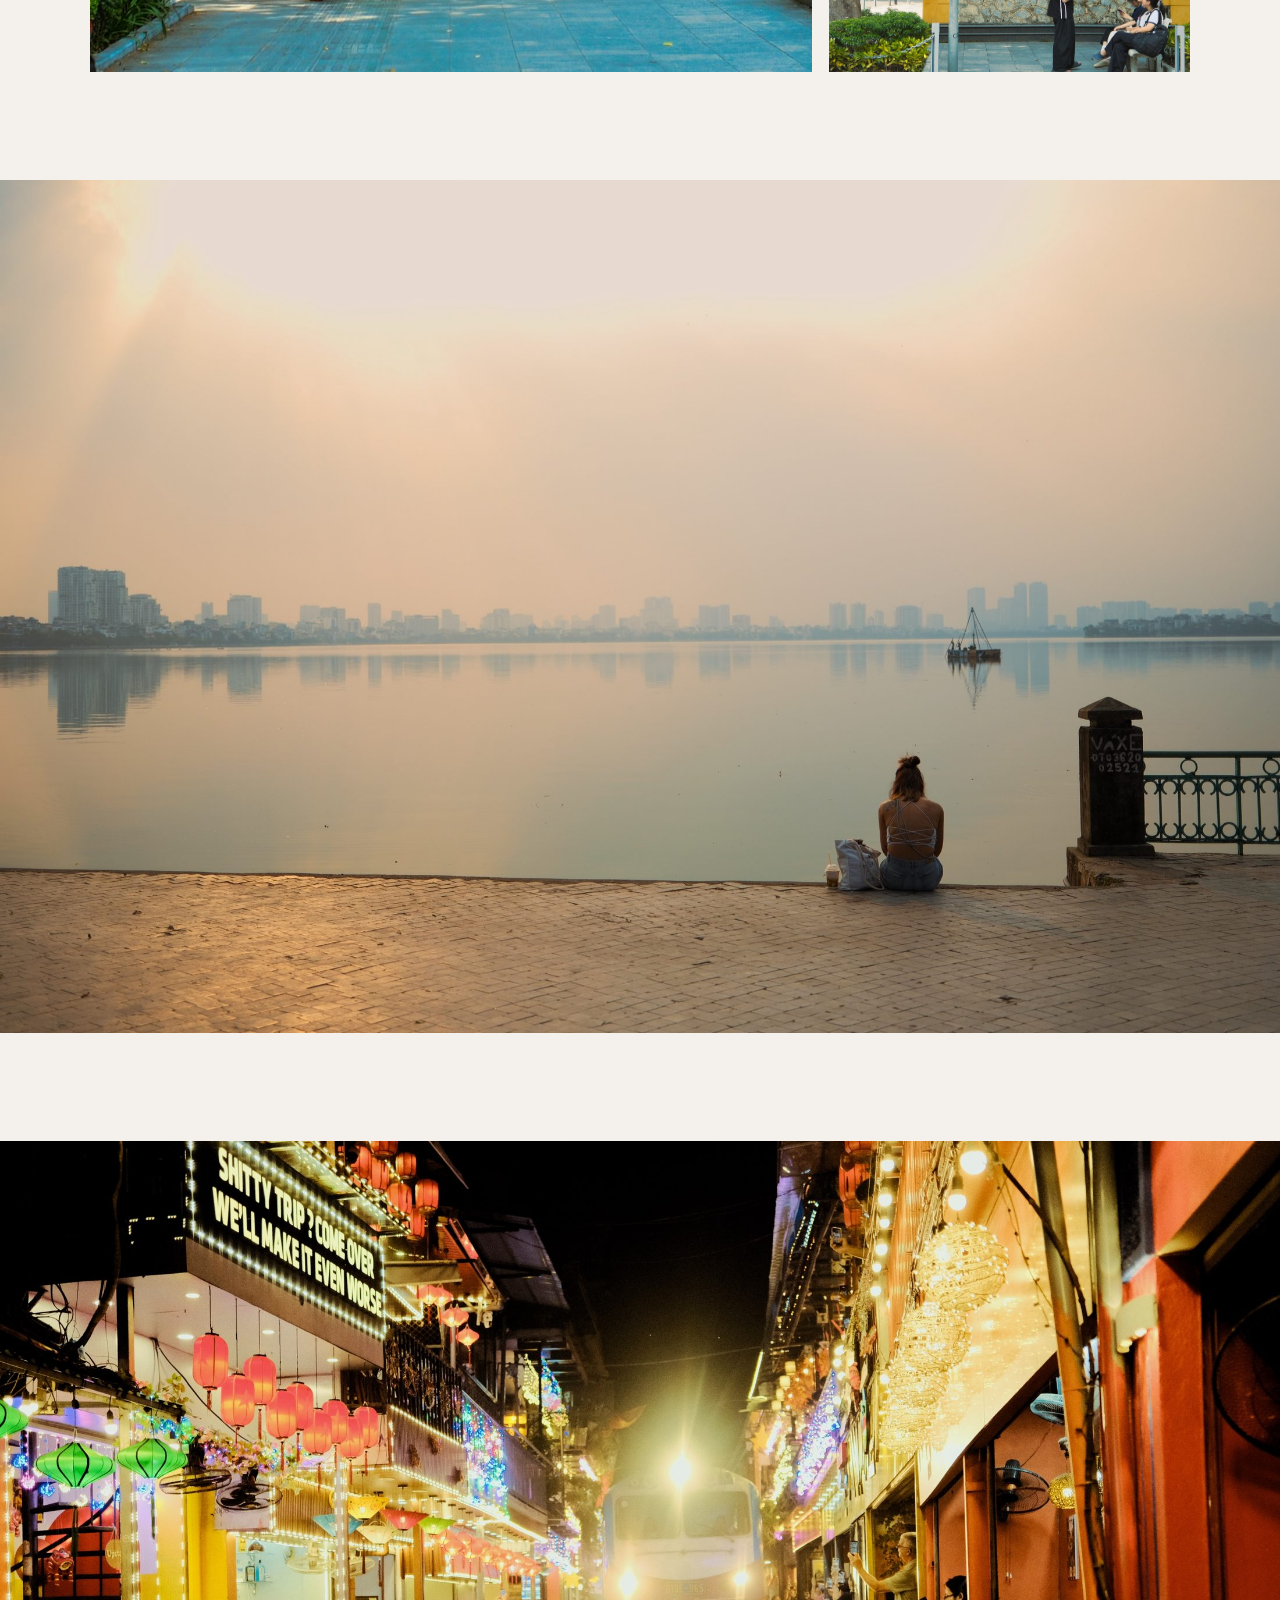
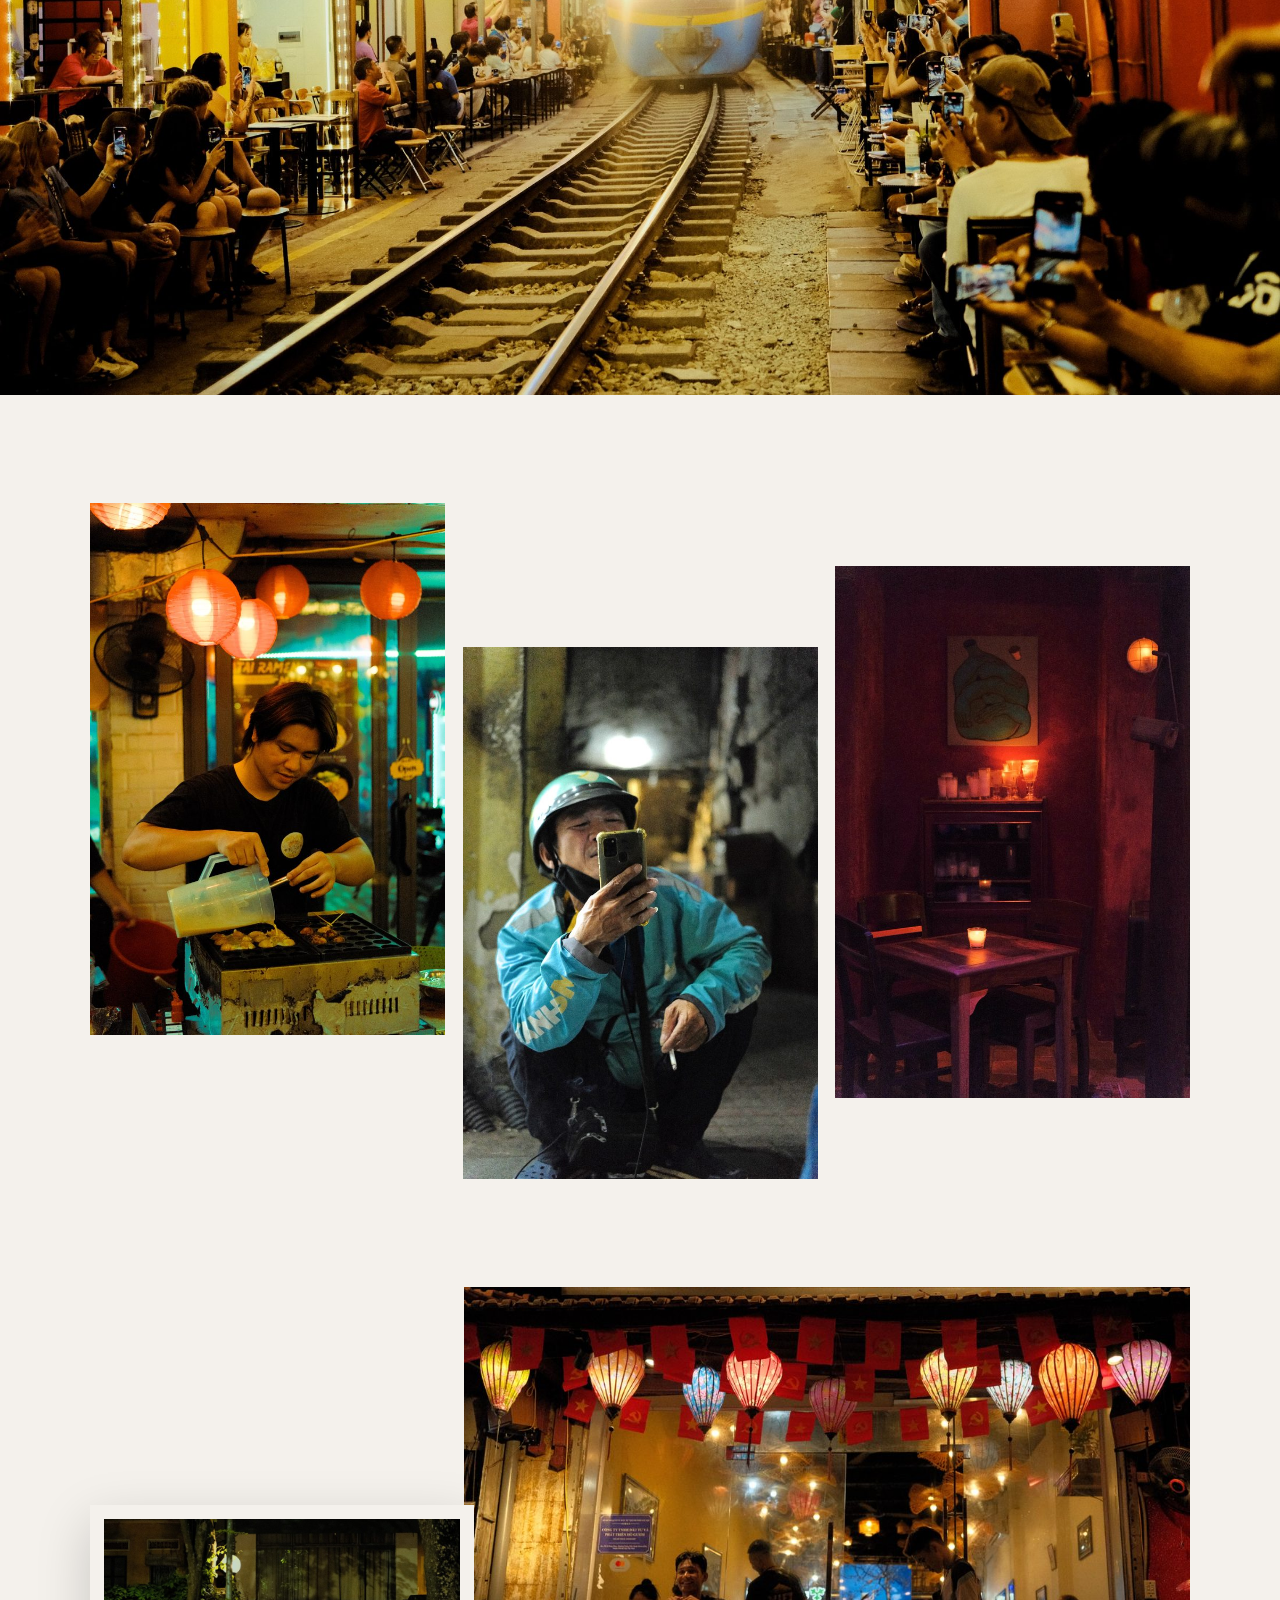
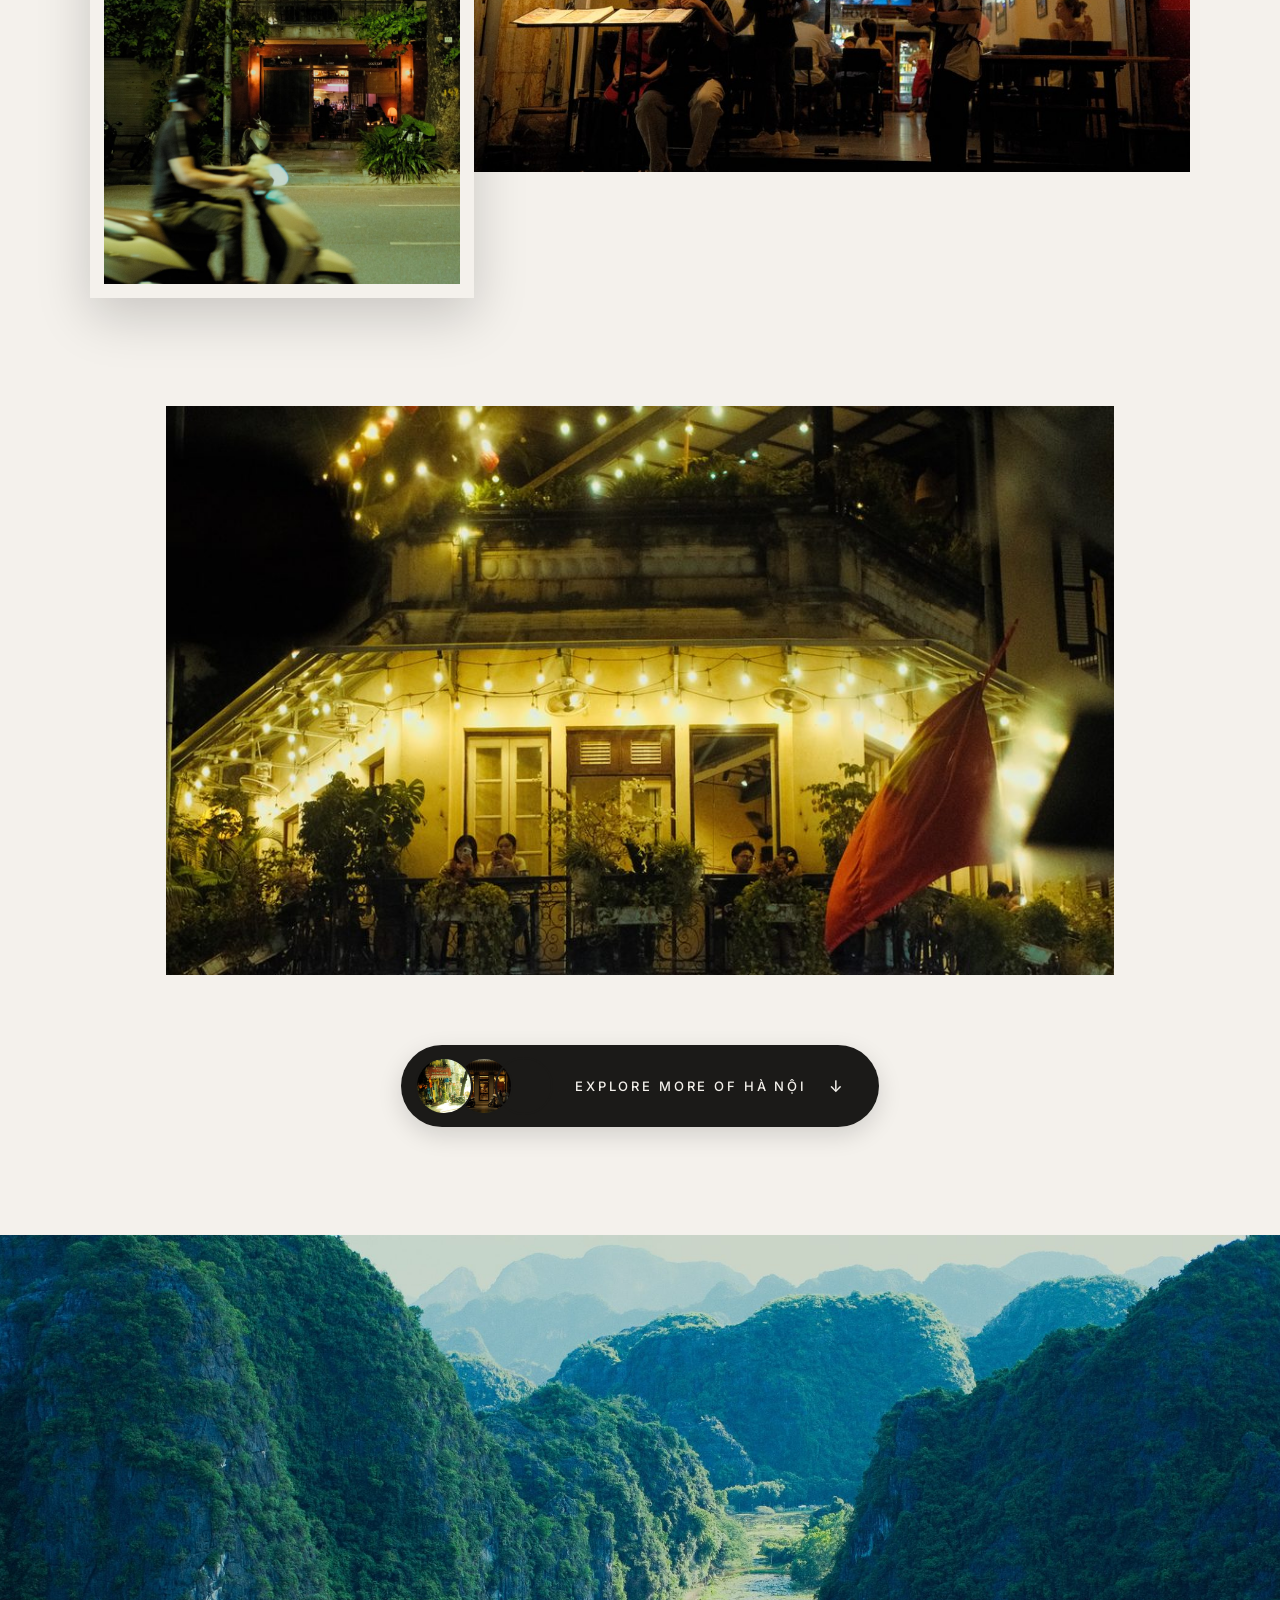
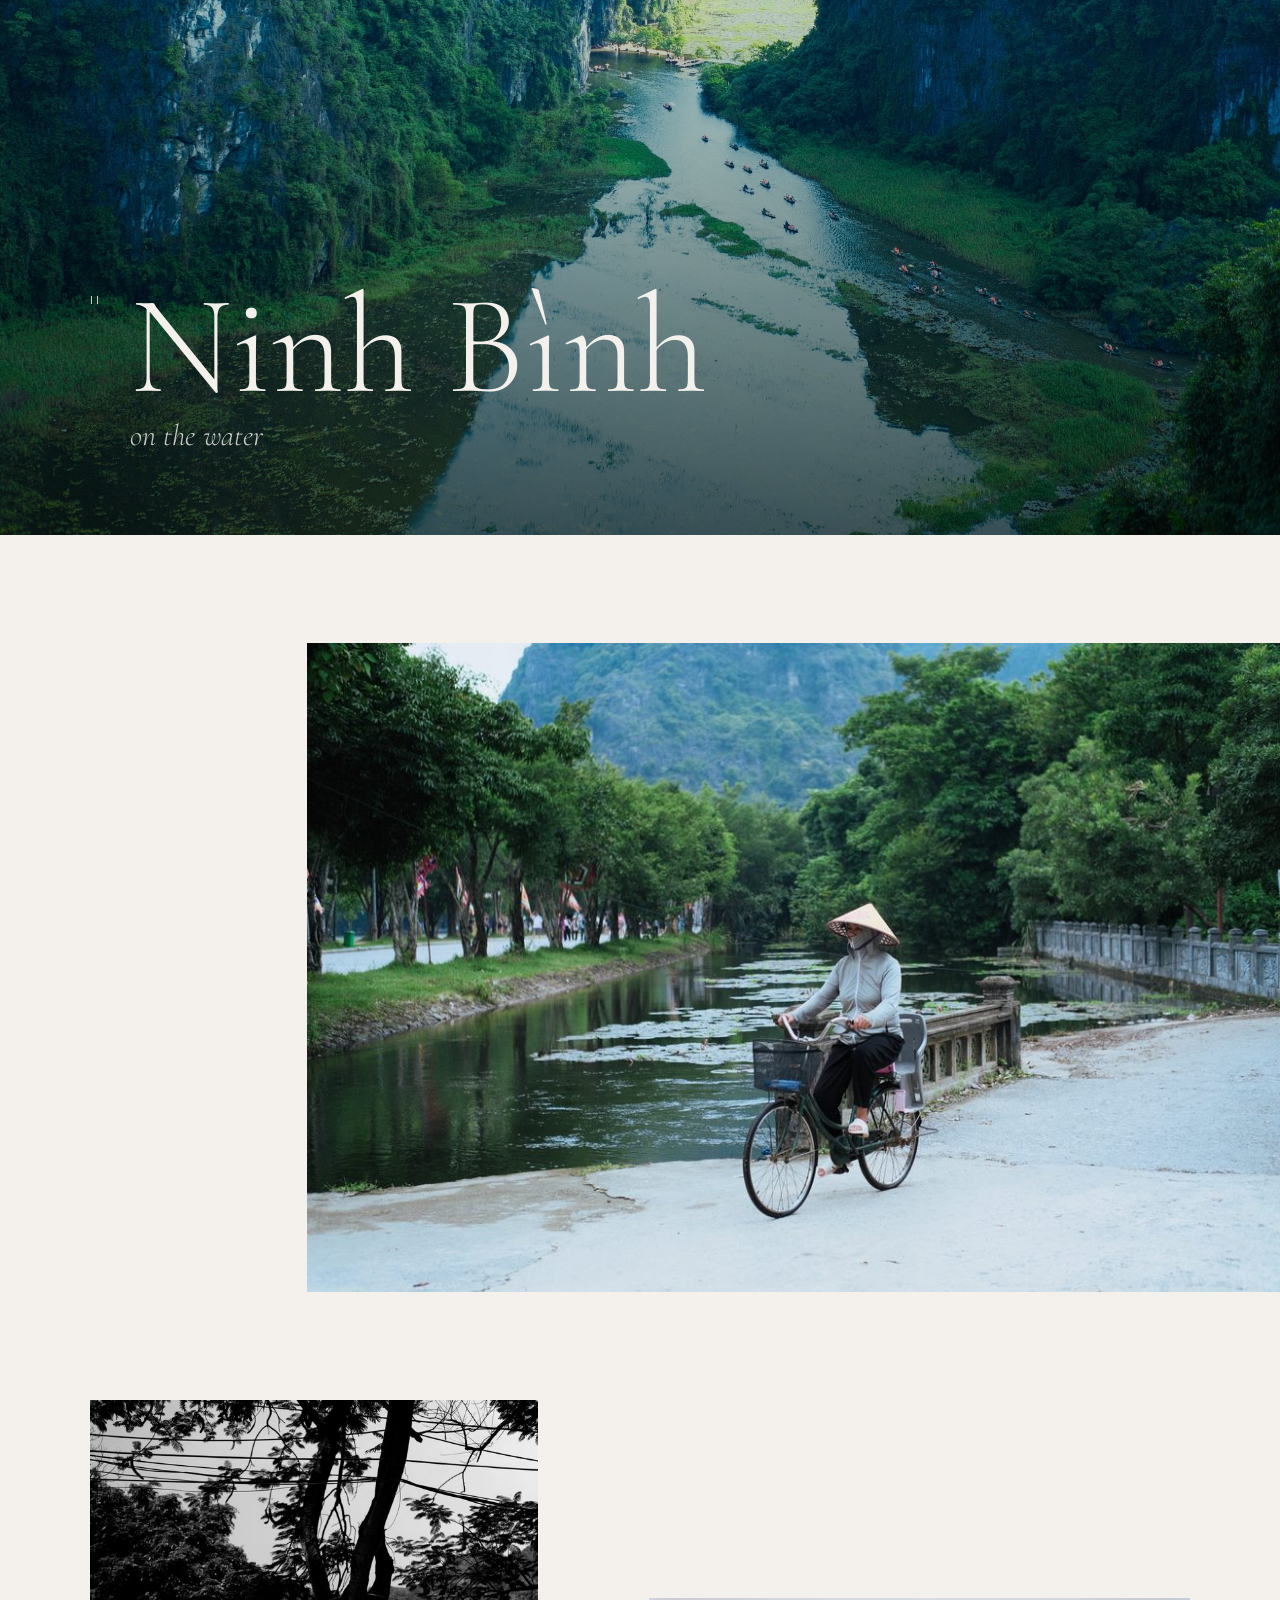
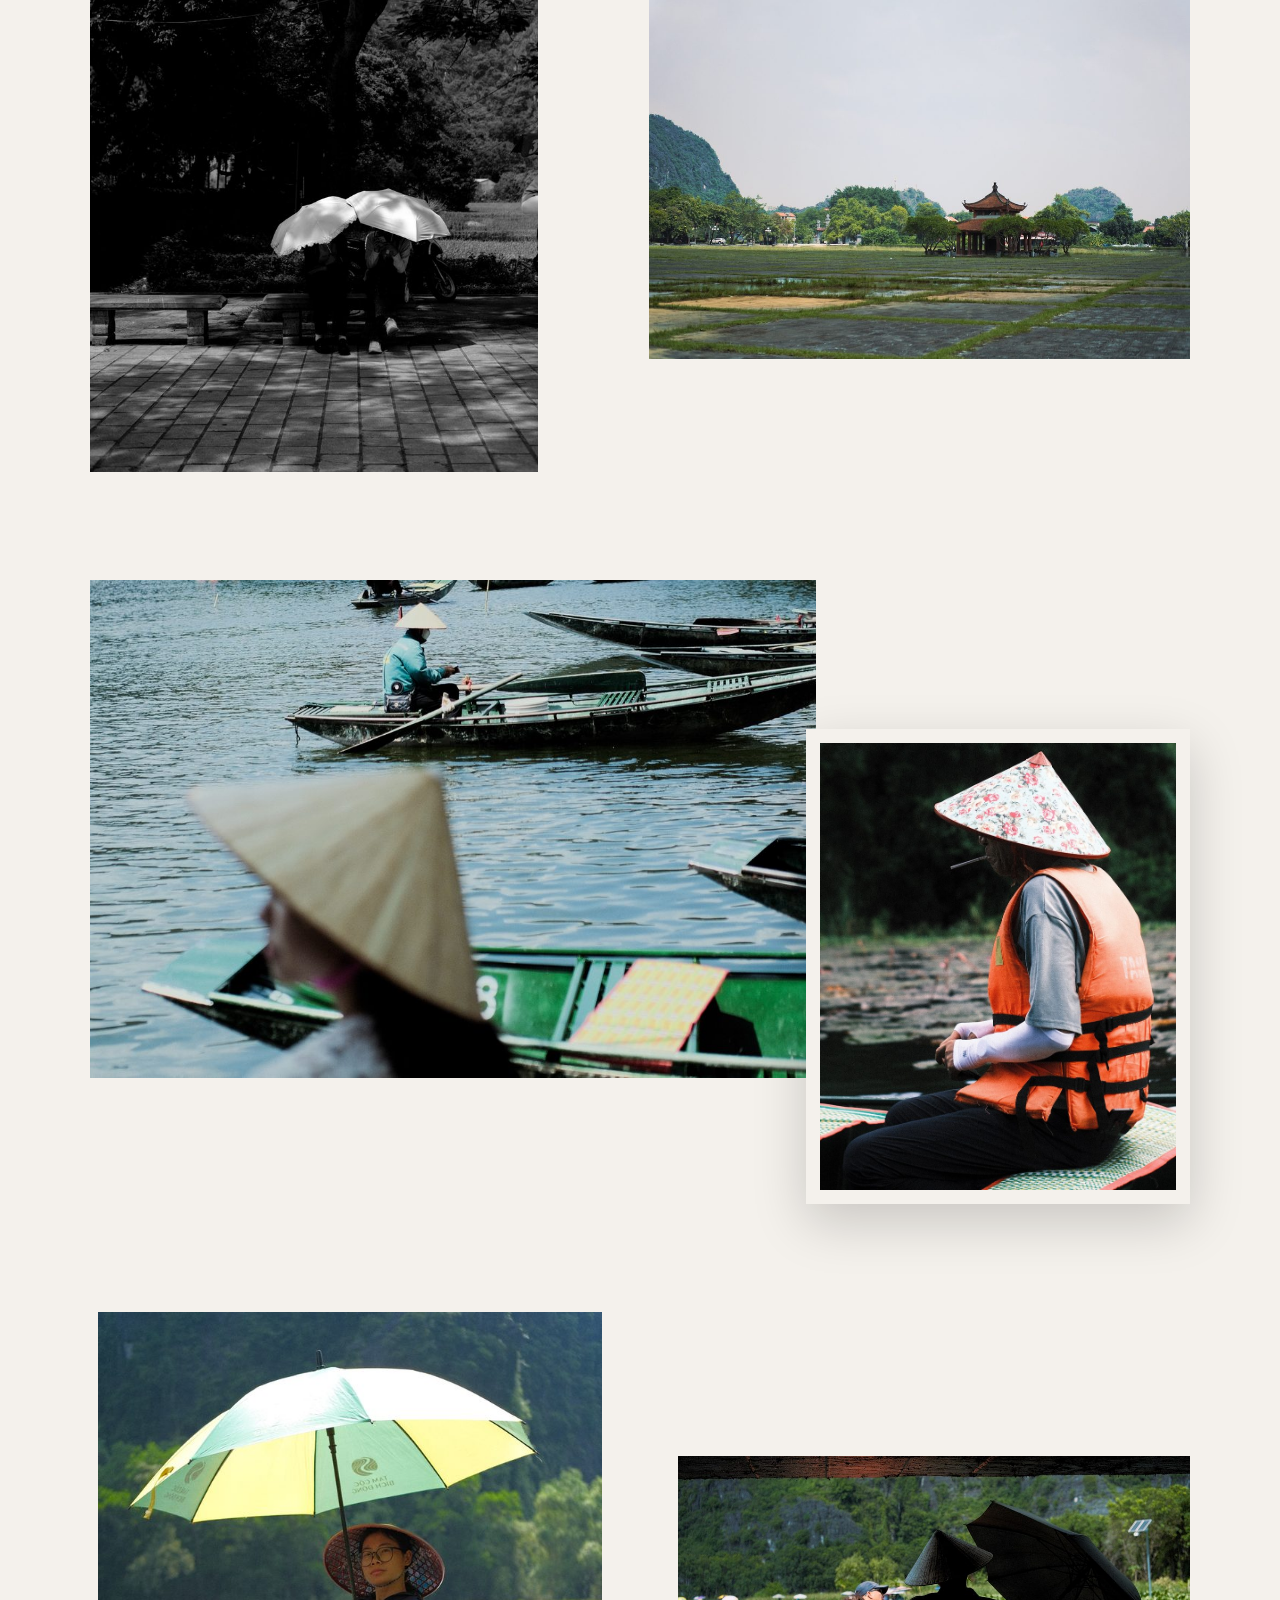
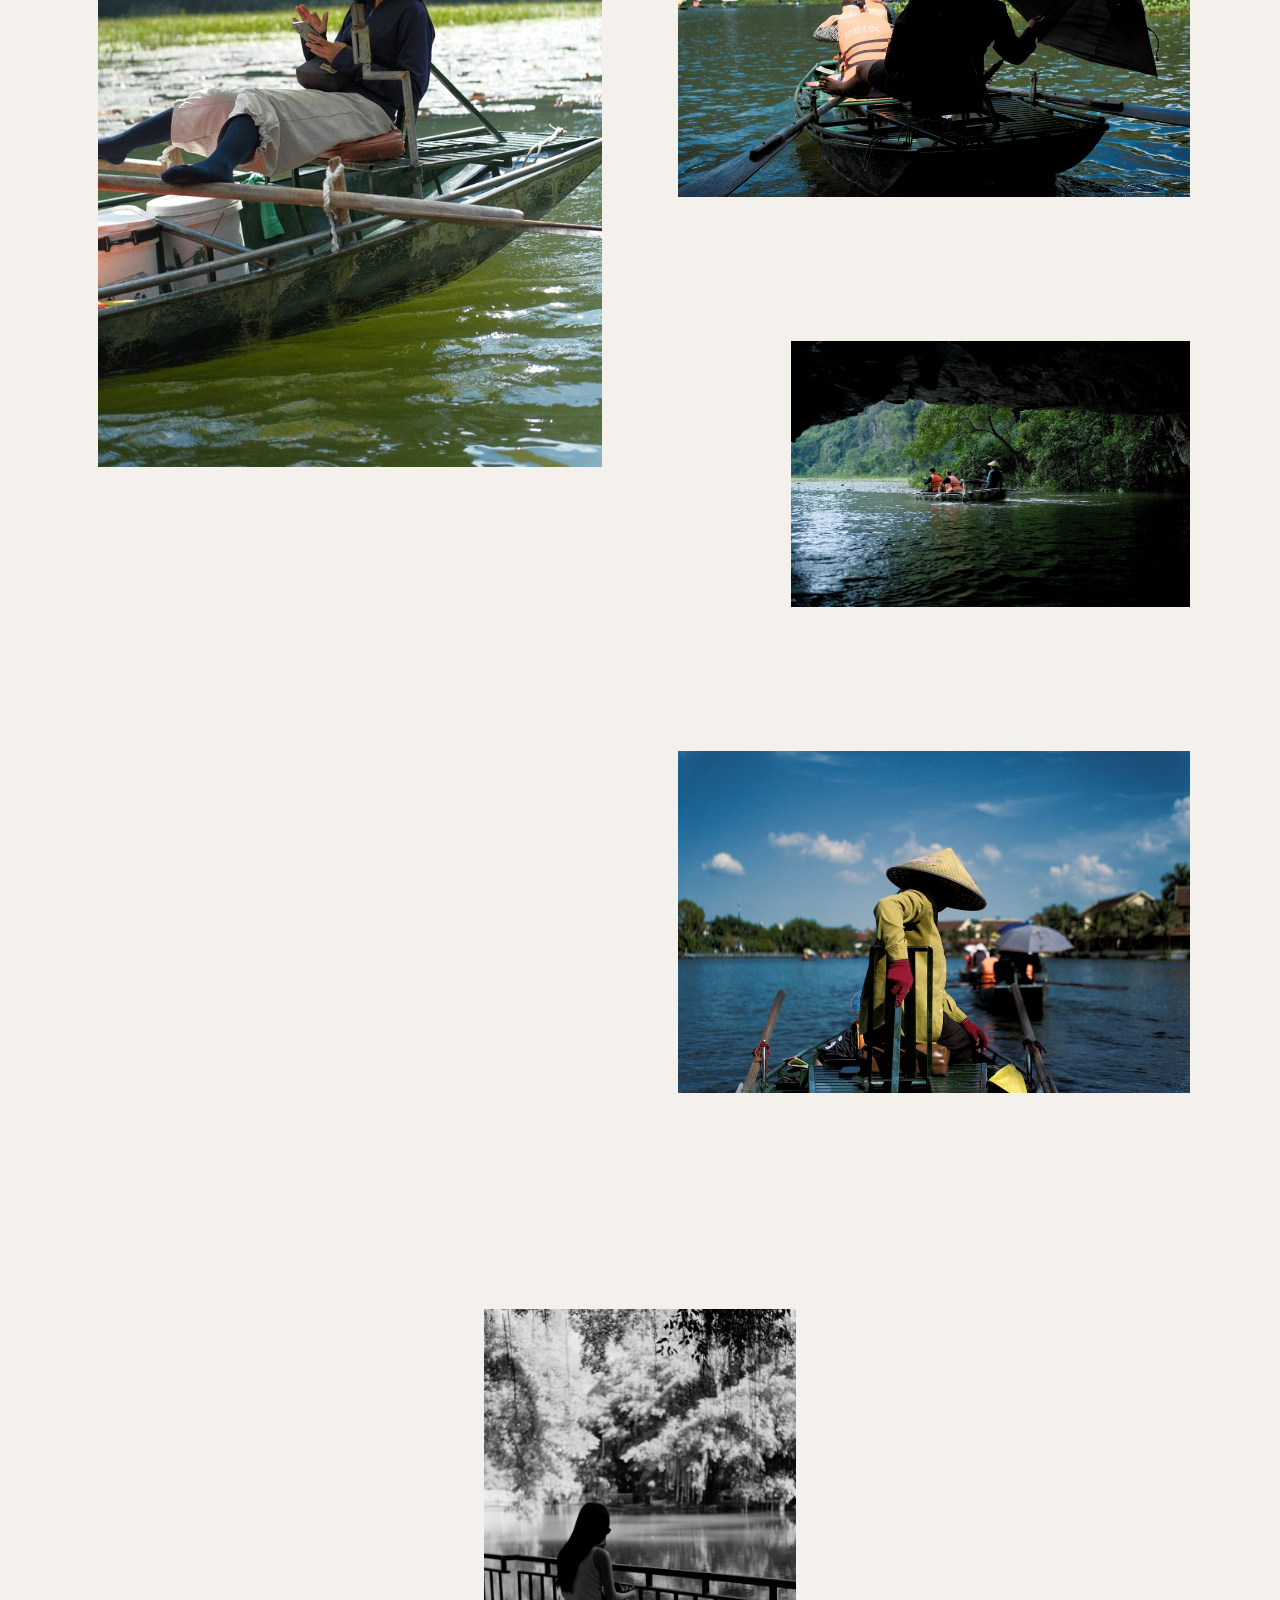
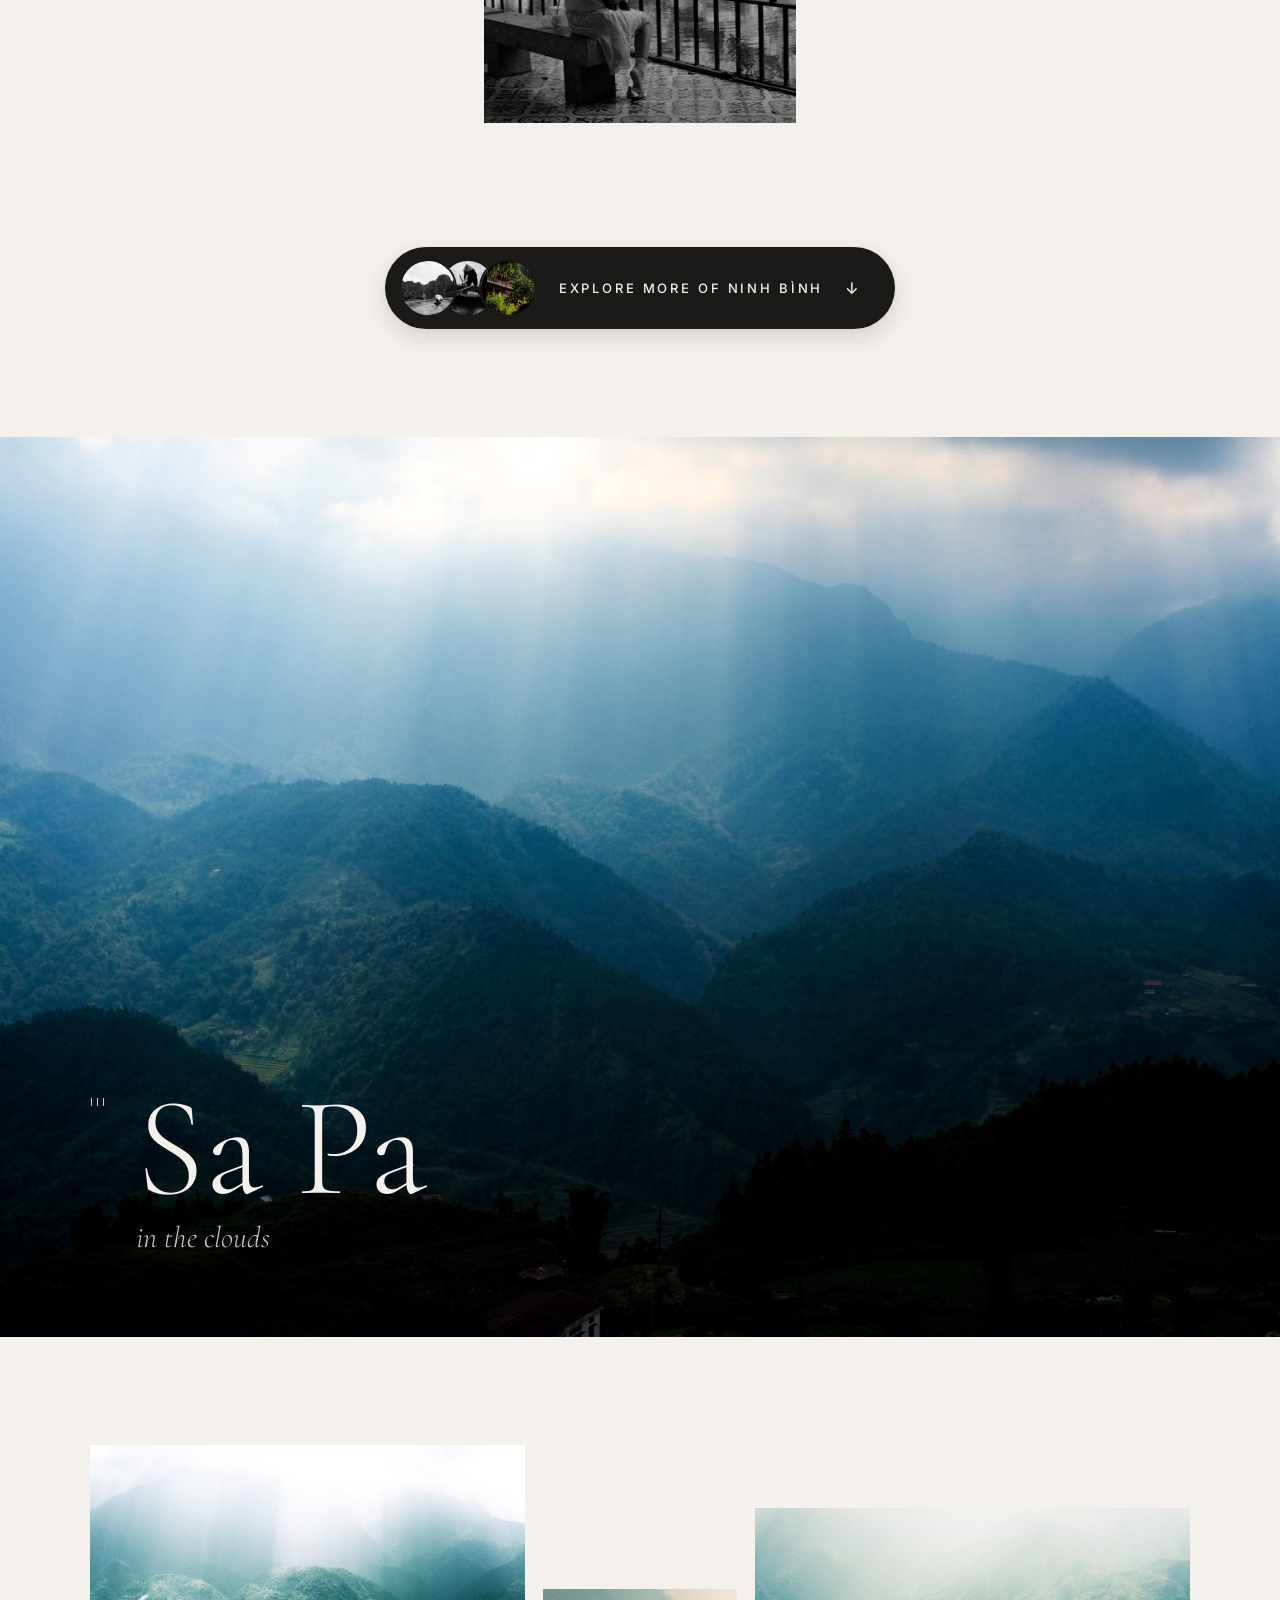
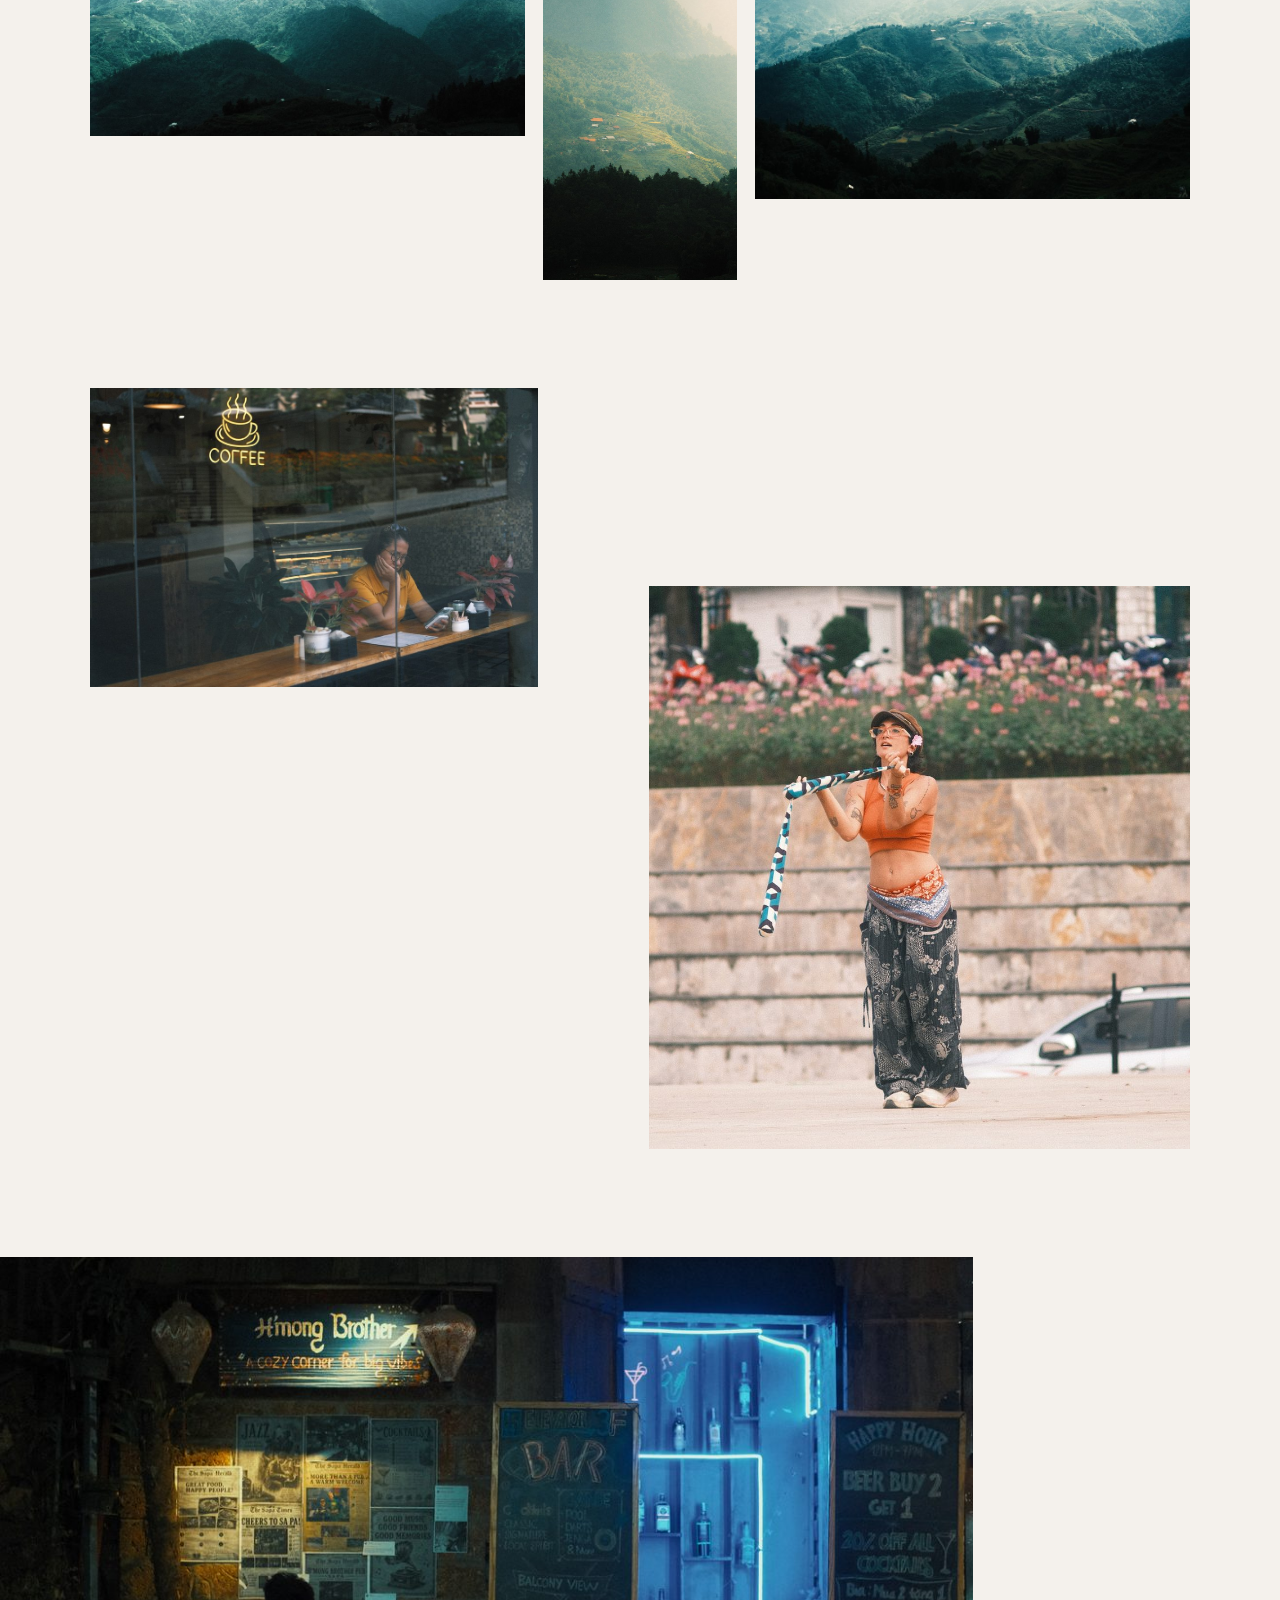
==== commit 3166a947: "Gear: TTArtisan 35mm f/1.8 II Co-Authored-By: Claude Opus 5.5 <noreply@anthropic.com>" ====
--- a/index.html
+++ b/index.html
@@ -38,7 +38,7 @@
 
 <footer class="end">
   <p class="fin" aria-label="Vietnam"><span aria-hidden="true">V<span class="star-i">ı<svg class="star" viewBox="-1 -1 2 2" aria-hidden="true"><polygon points="0.000,-1.000 0.225,-0.309 0.951,-0.309 0.363,0.118 0.588,0.809 0.000,0.382 -0.588,0.809 -0.363,0.118 -0.951,-0.309 -0.225,-0.309"/></svg></span>etnam</span></p>
-  <div class="gear"><p class="gear-k">Shot on</p><ul><li>Fujifilm X-T30 III</li><li>TTArtisan 35mm f/1.8</li><li>Fujifilm XF 23mm f/1.4</li></ul></div>
+  <div class="gear"><p class="gear-k">Shot on</p><ul><li>Fujifilm X-T30 III</li><li>TTArtisan 35mm f/1.8 II</li><li>Fujifilm XF 23mm f/1.4</li></ul></div>
   <p>&copy; Pratik Karmakar</p>
   <a class="ig" href="https://www.instagram.com/pkpratik/" target="_blank" rel="noopener">Instagram @pkpratik</a>
   <a href="#top">back to top &uarr;</a>
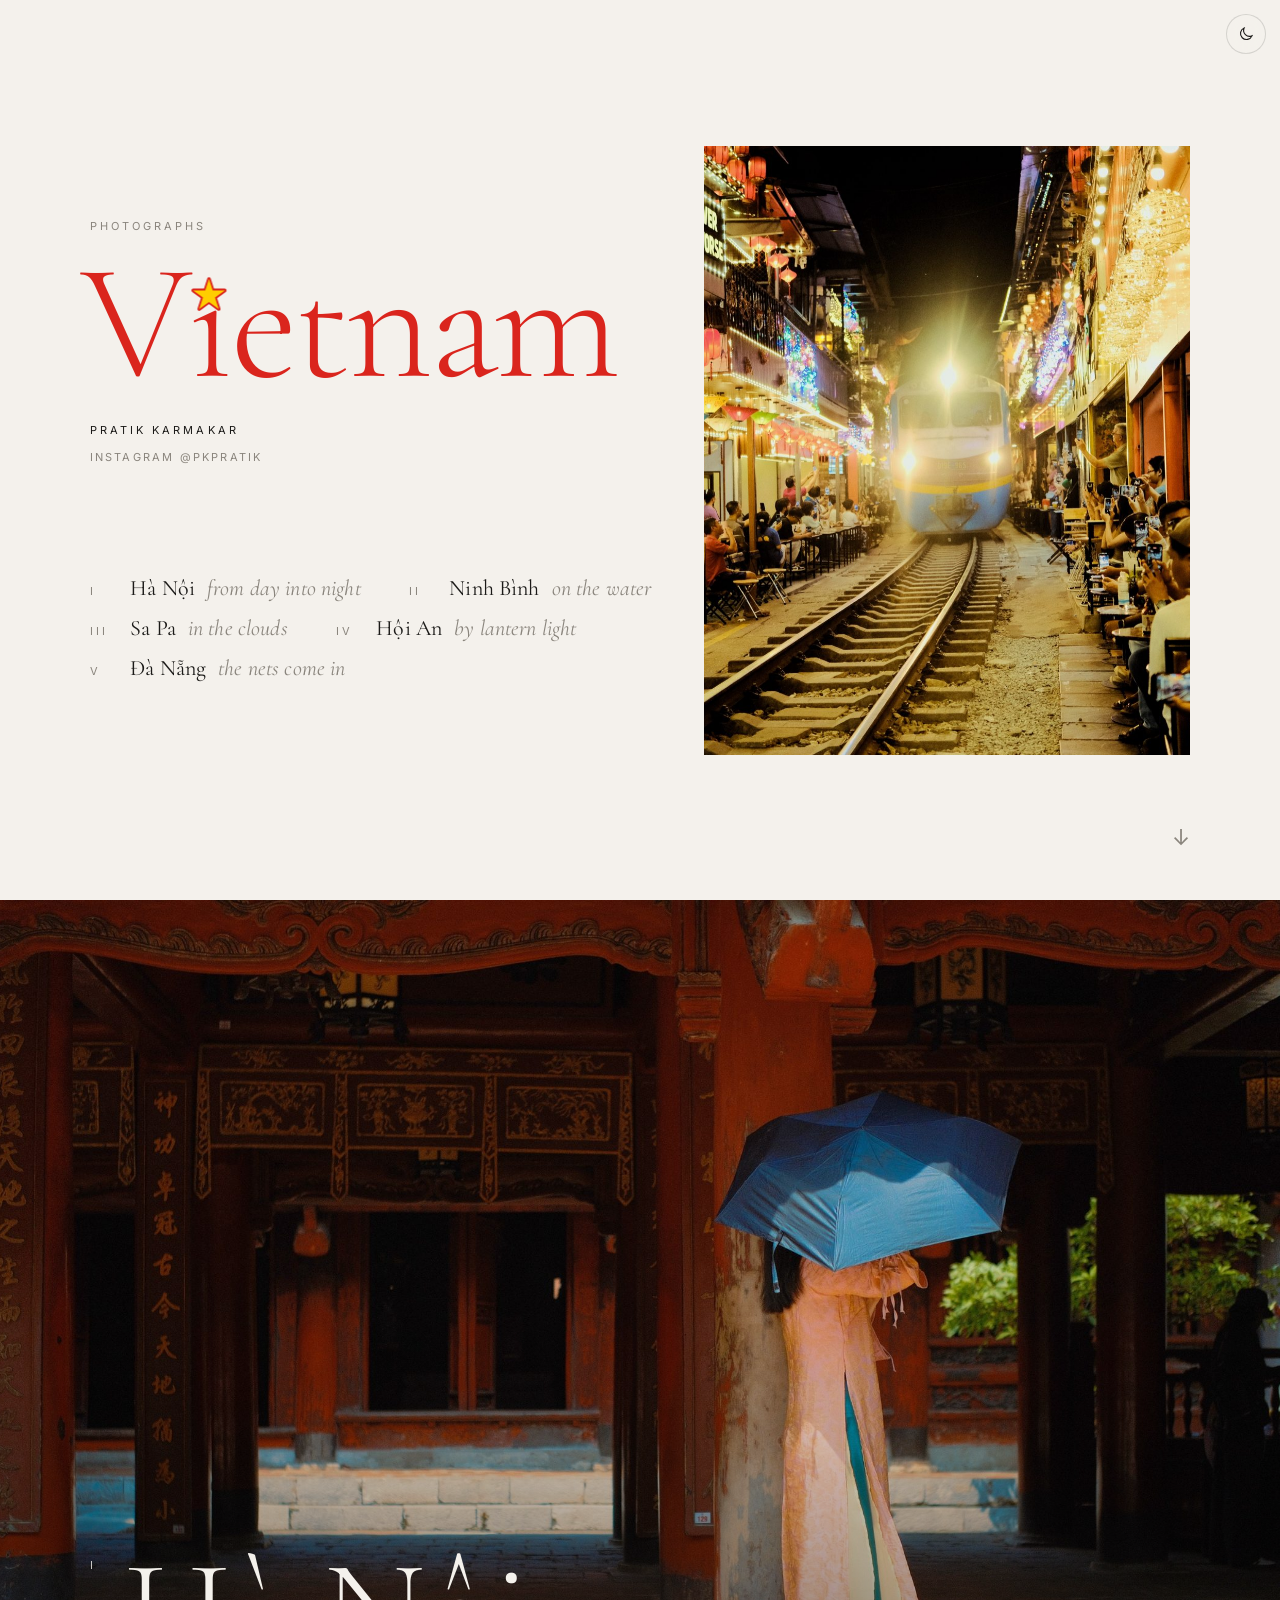
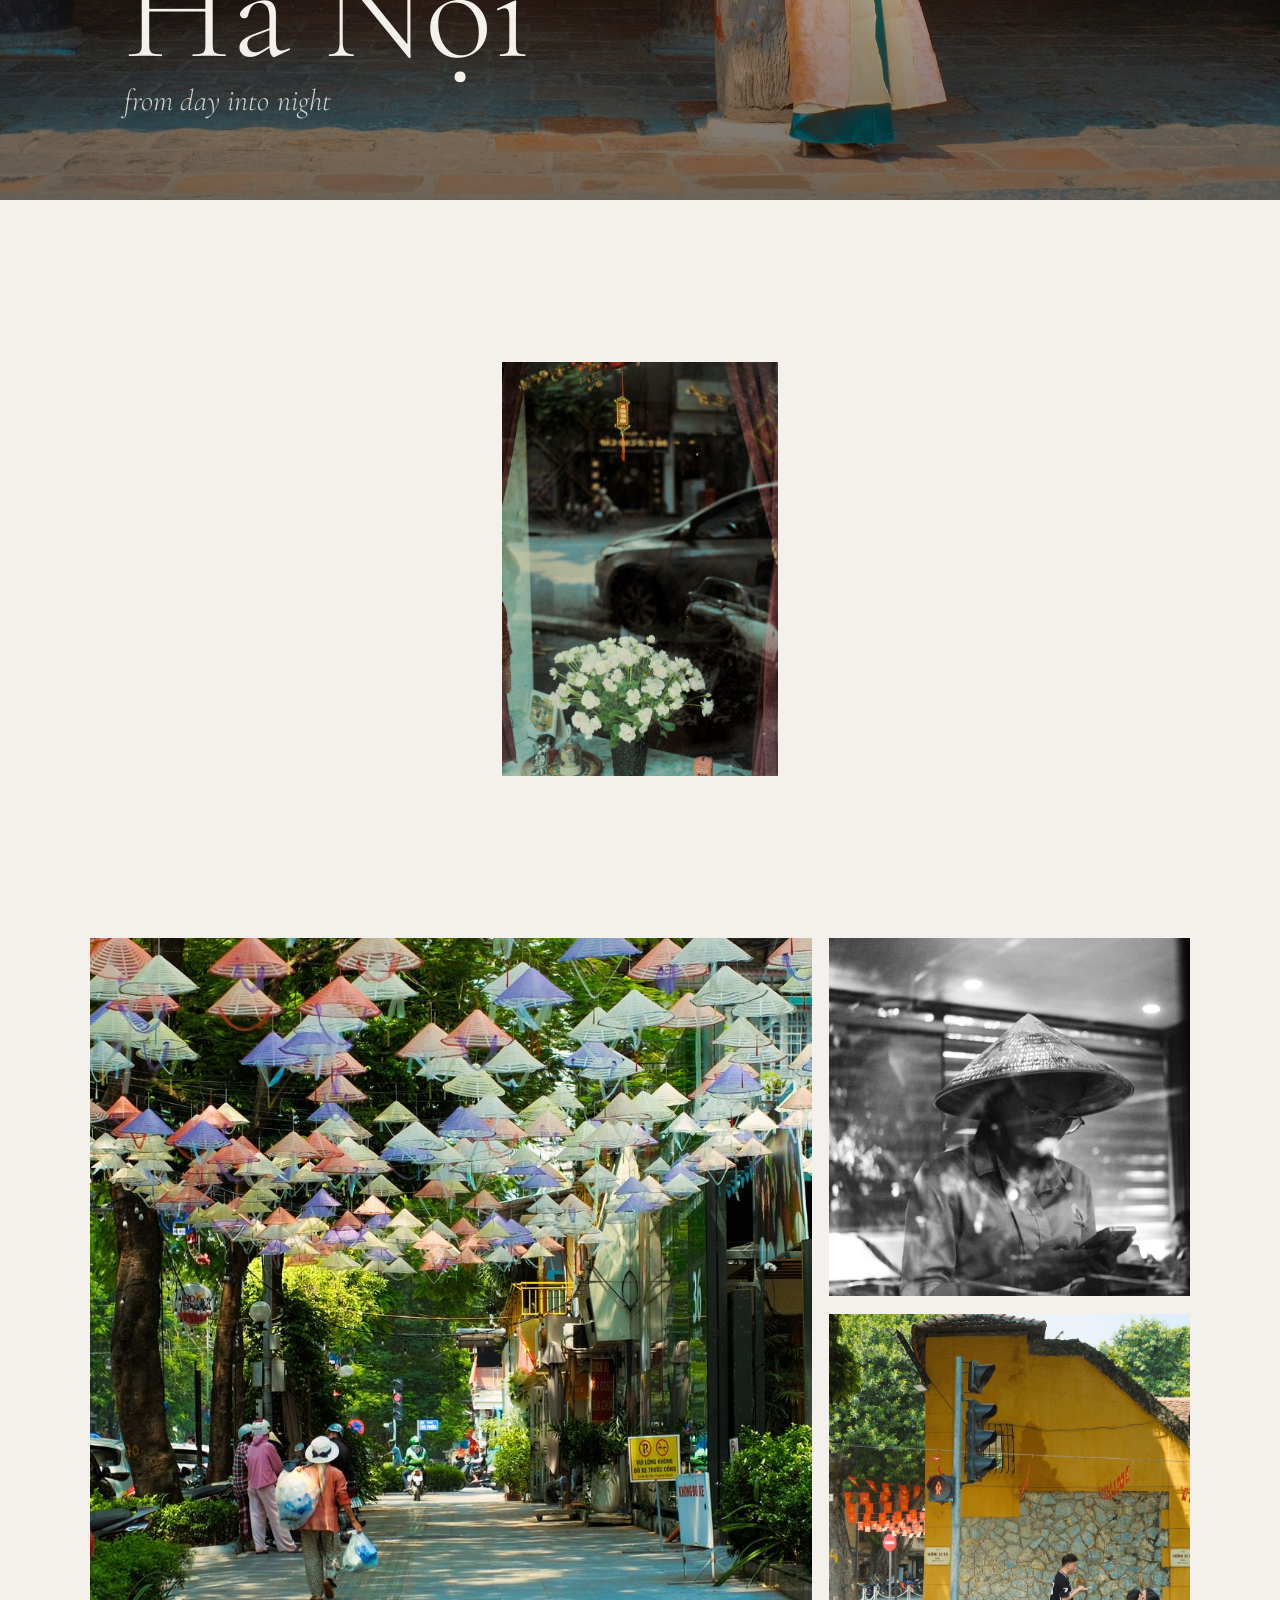
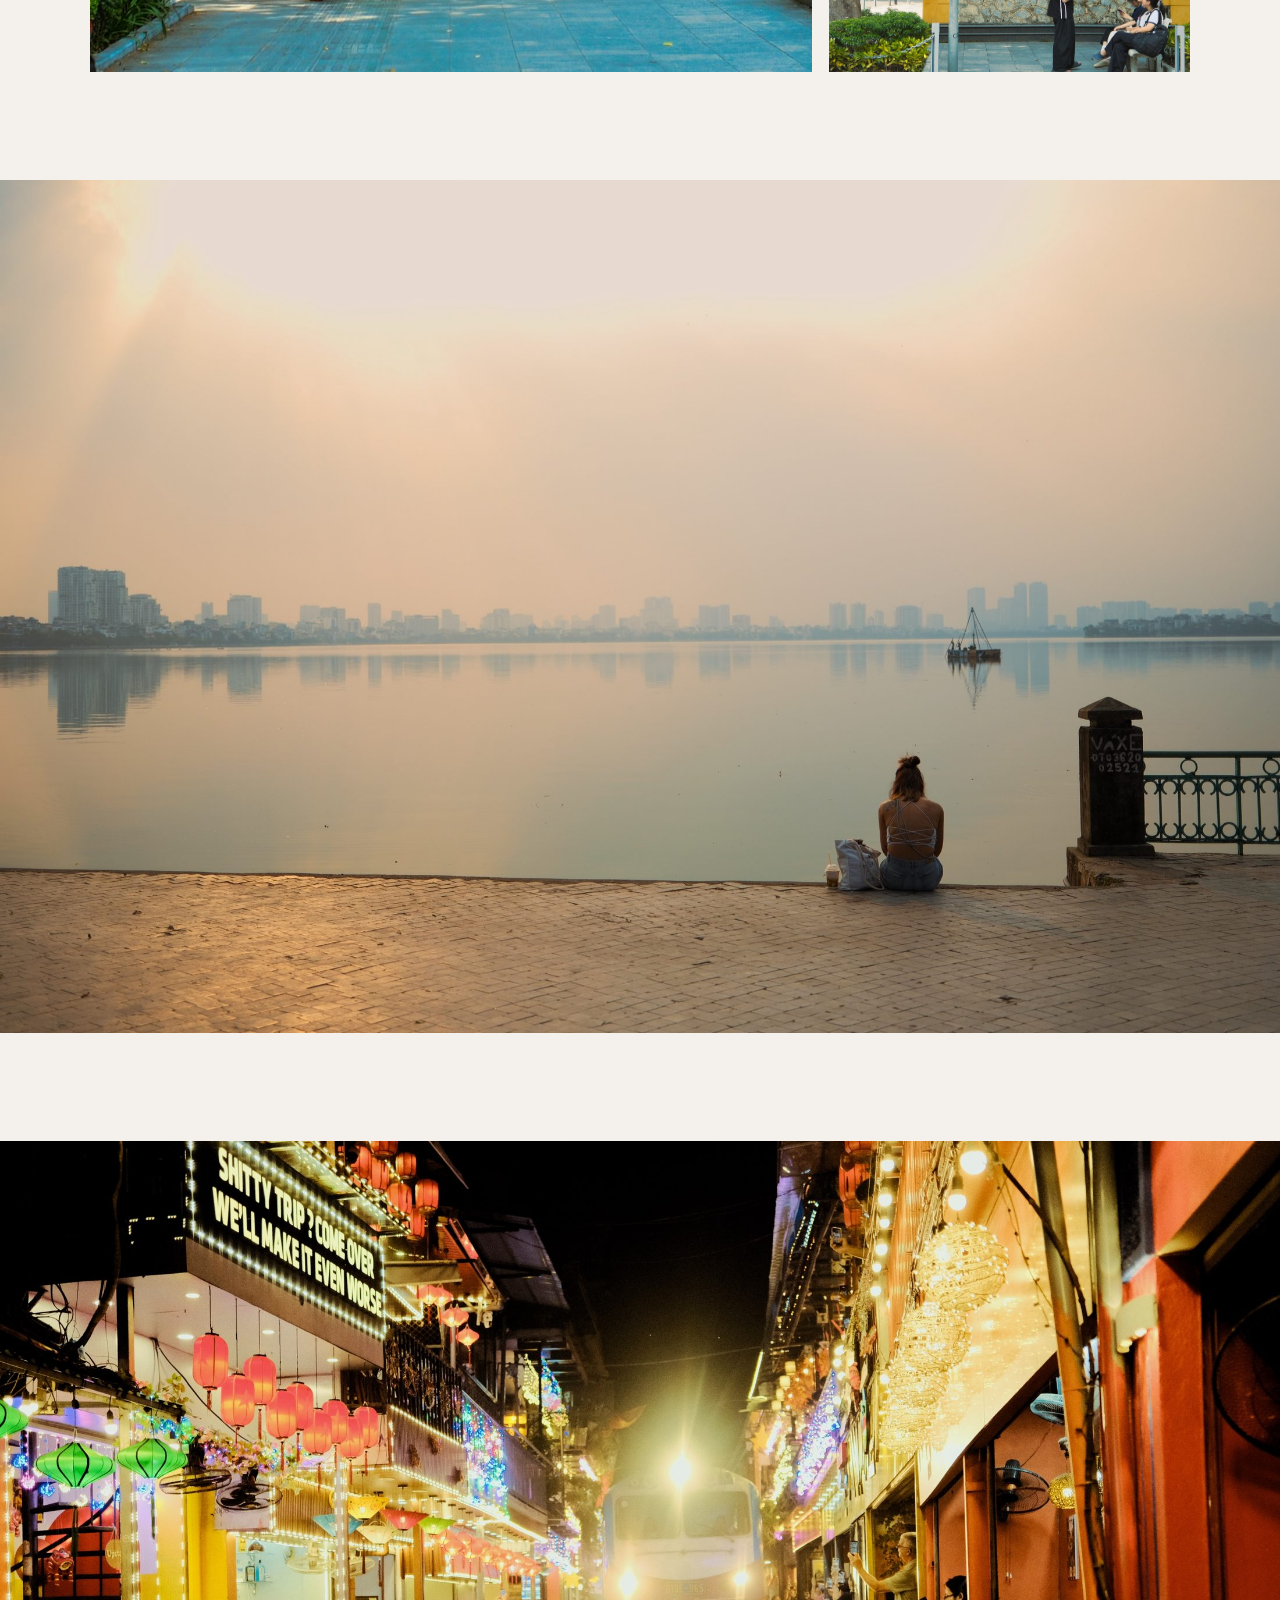
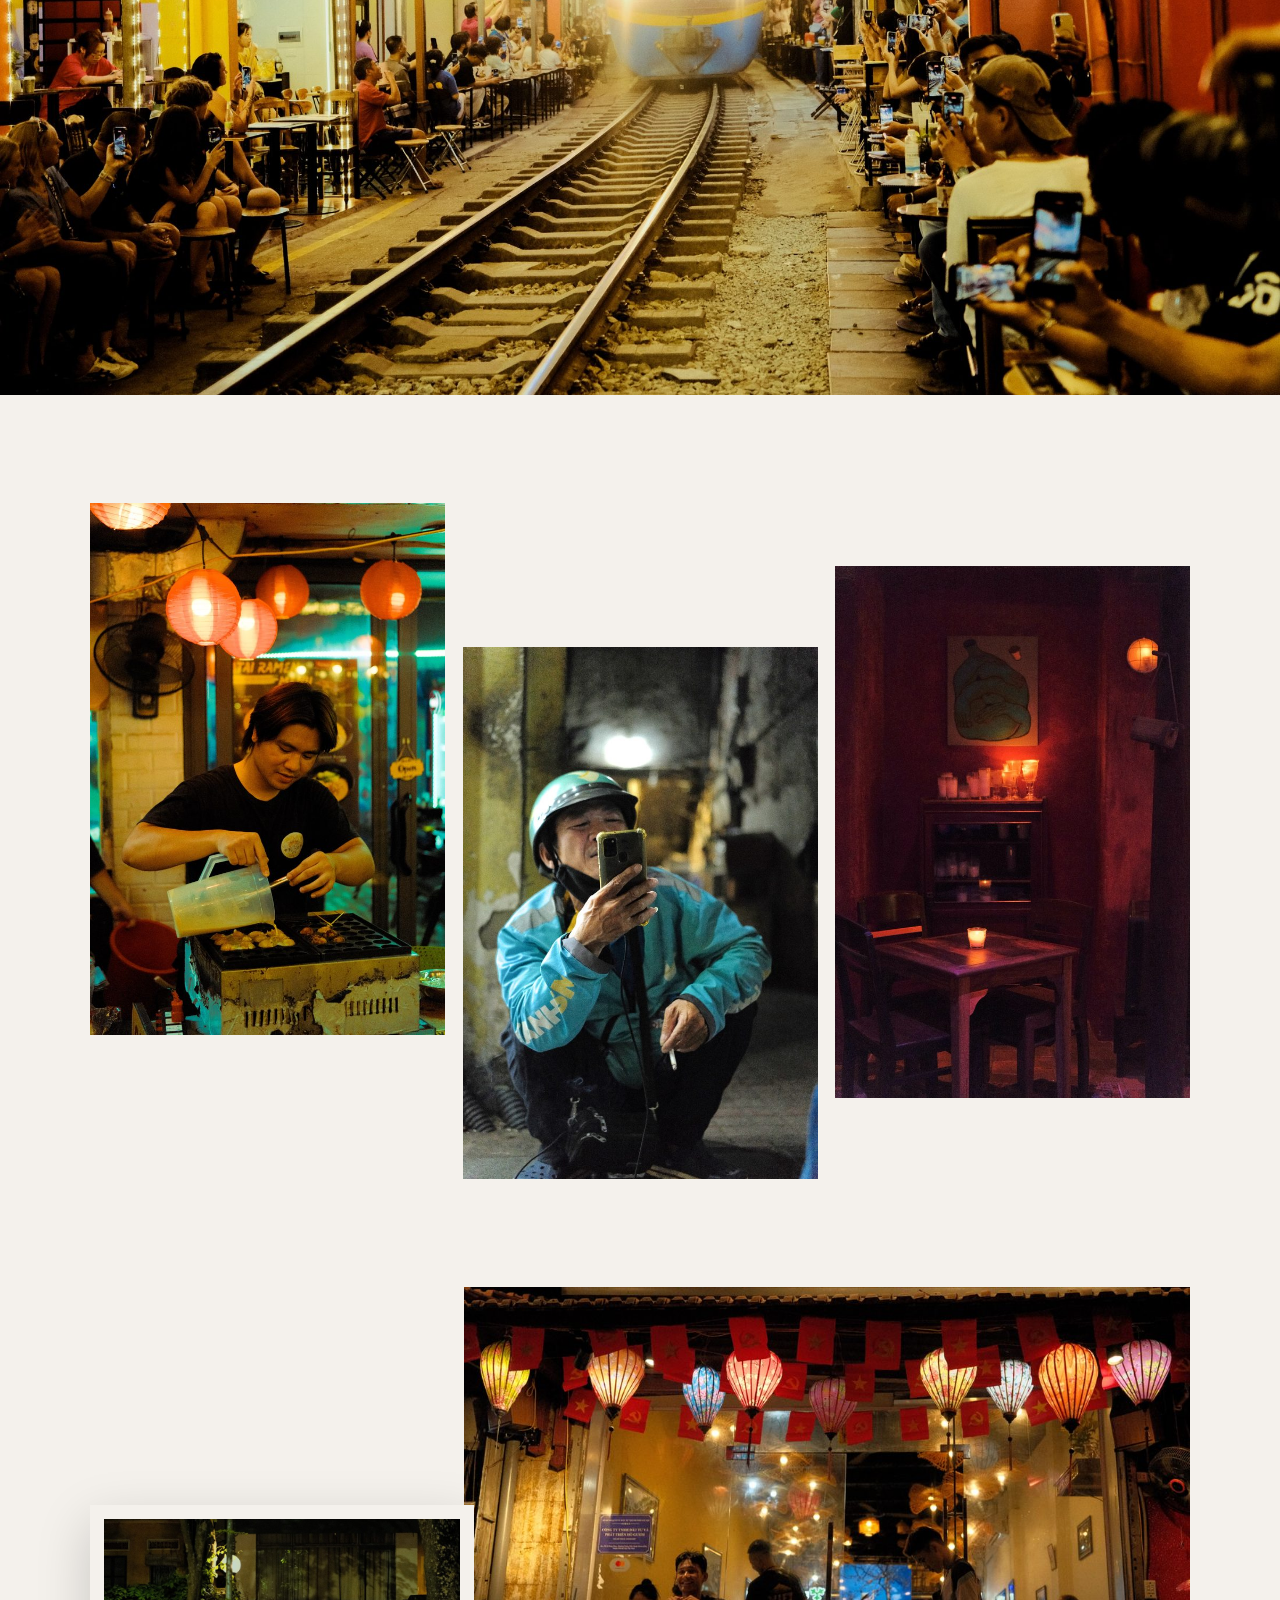
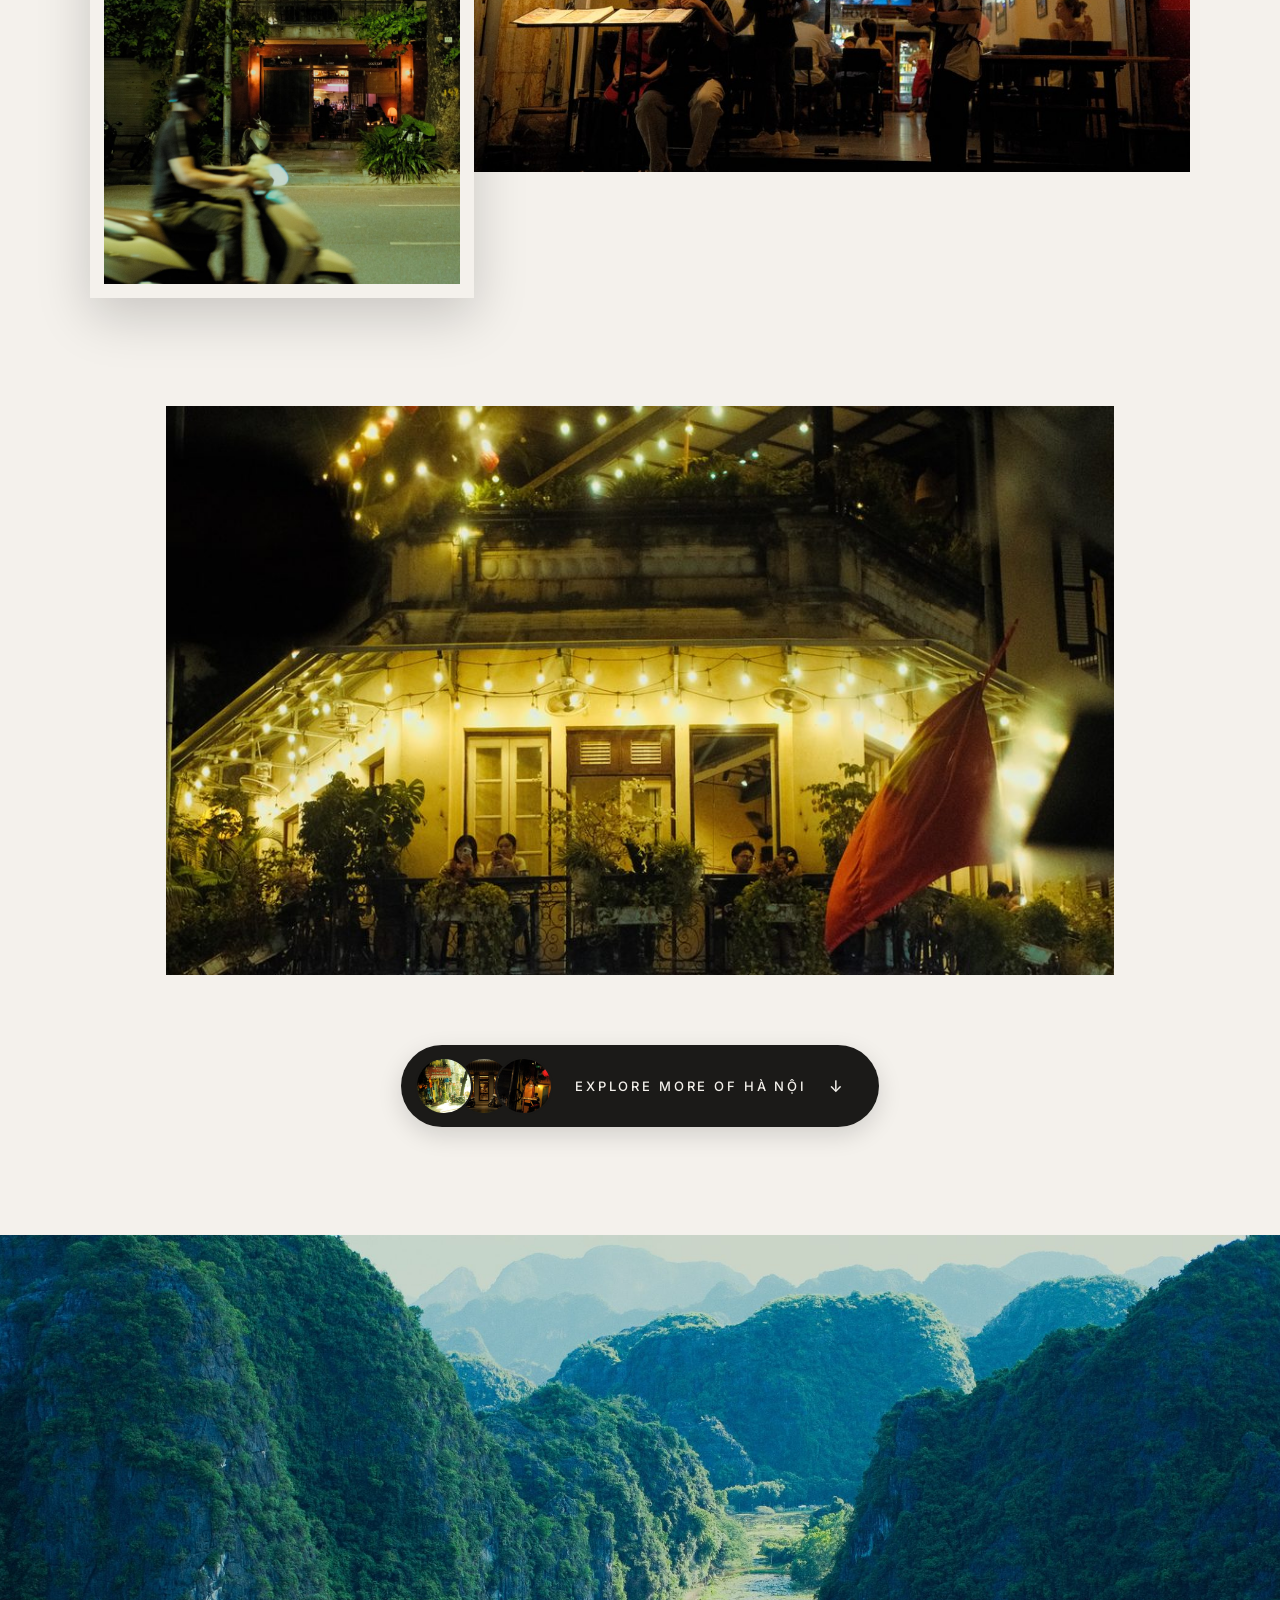
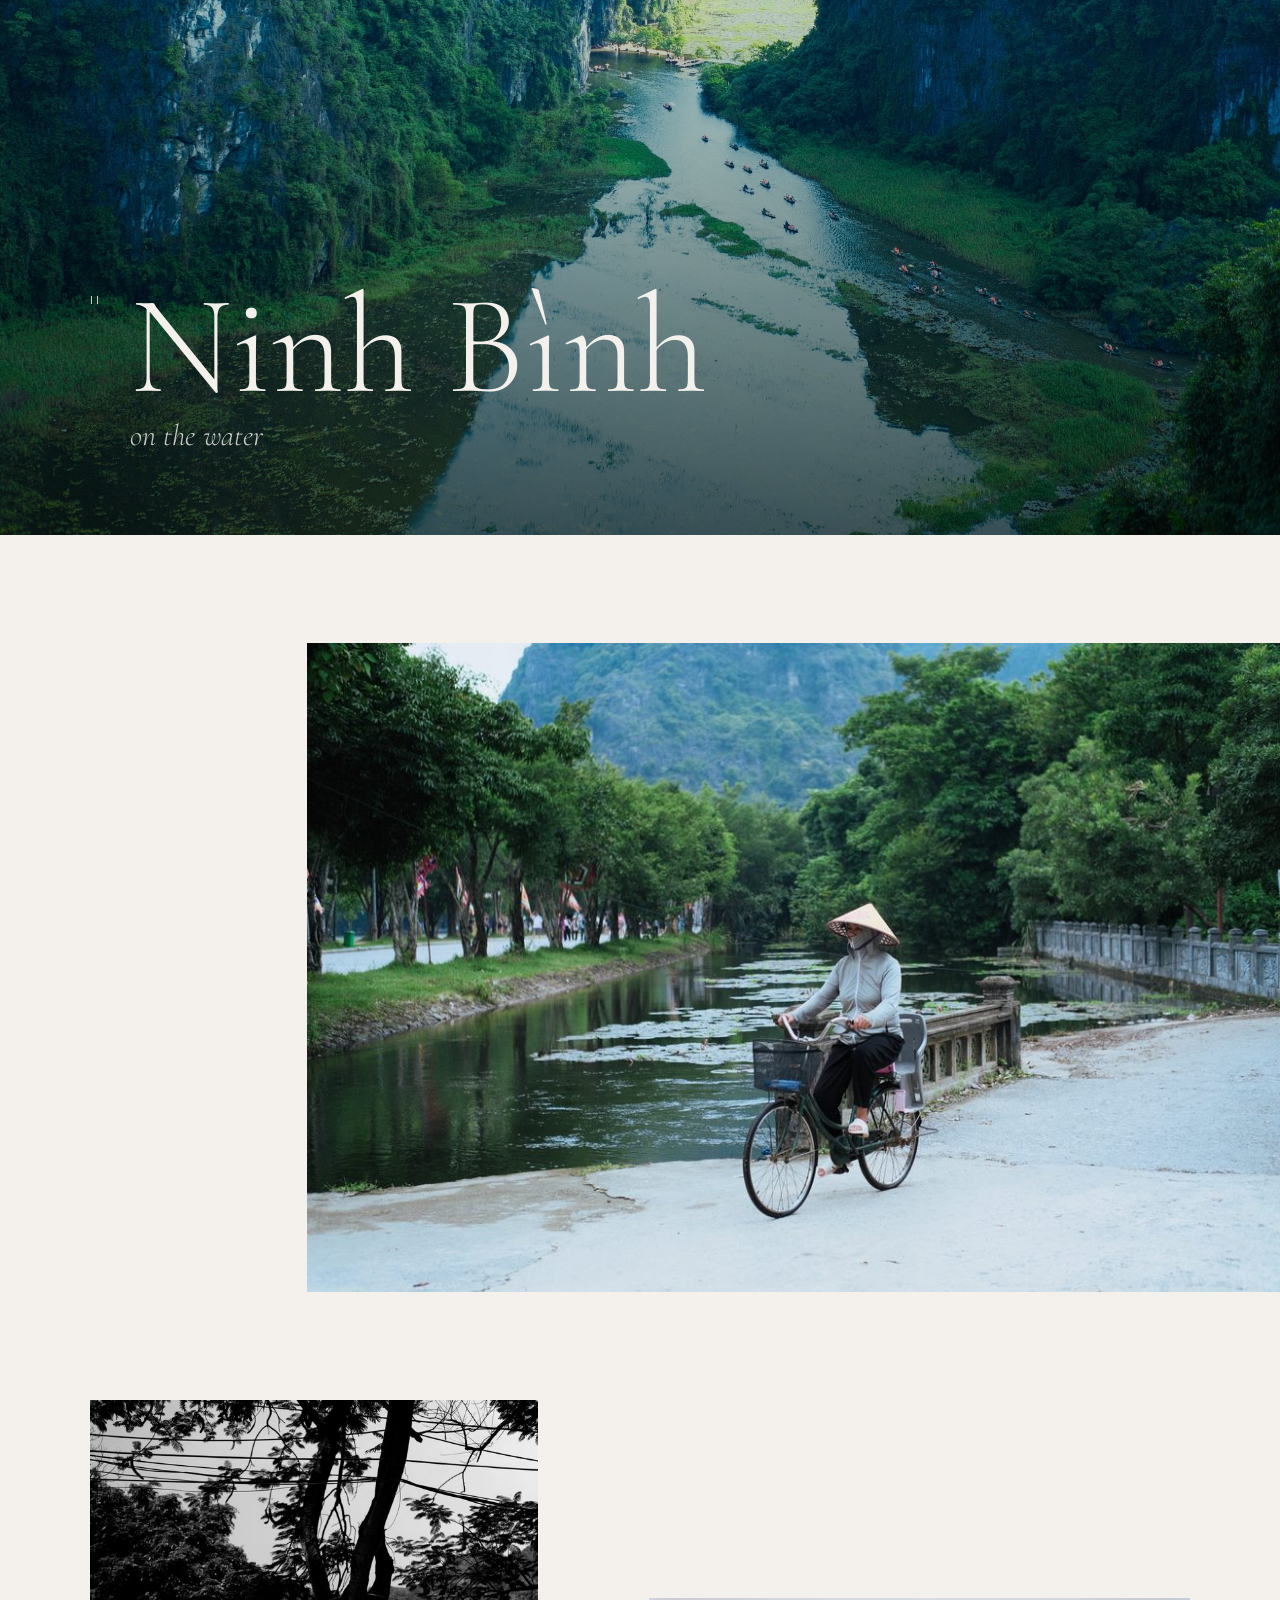
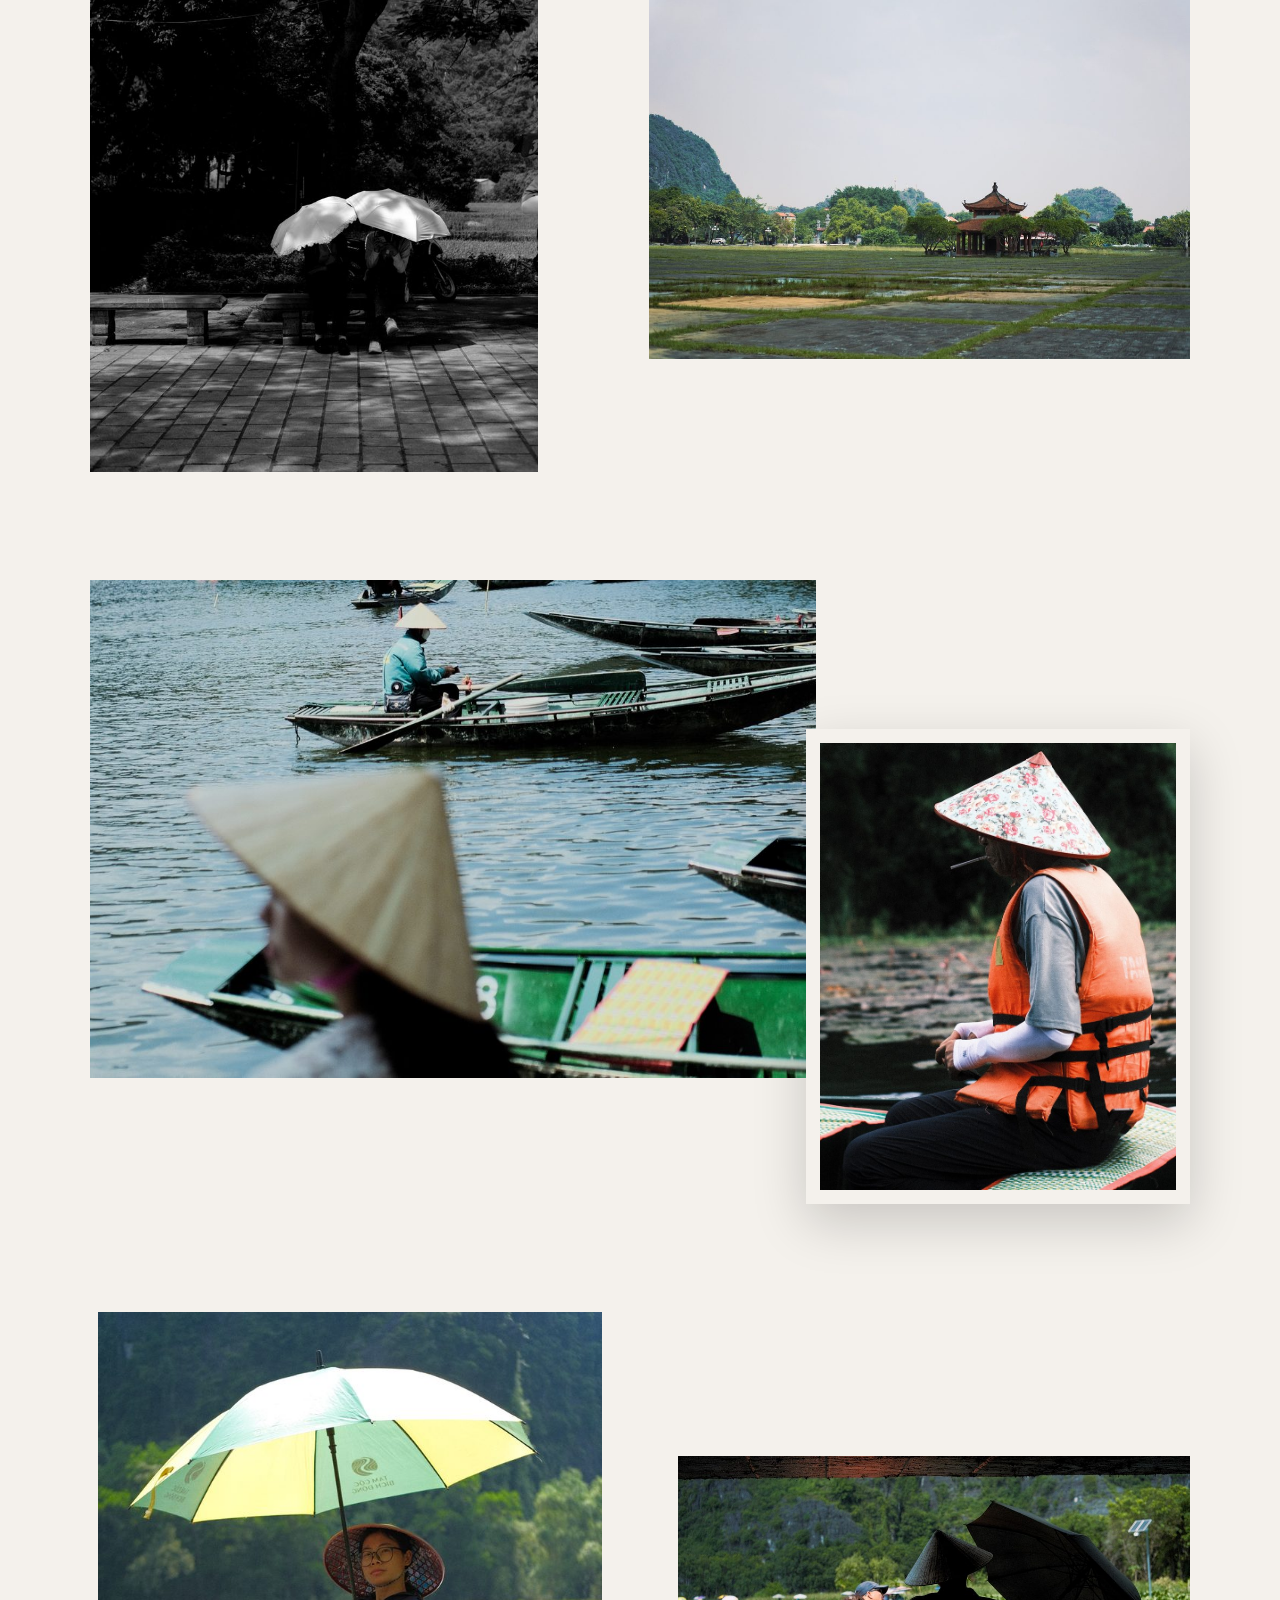
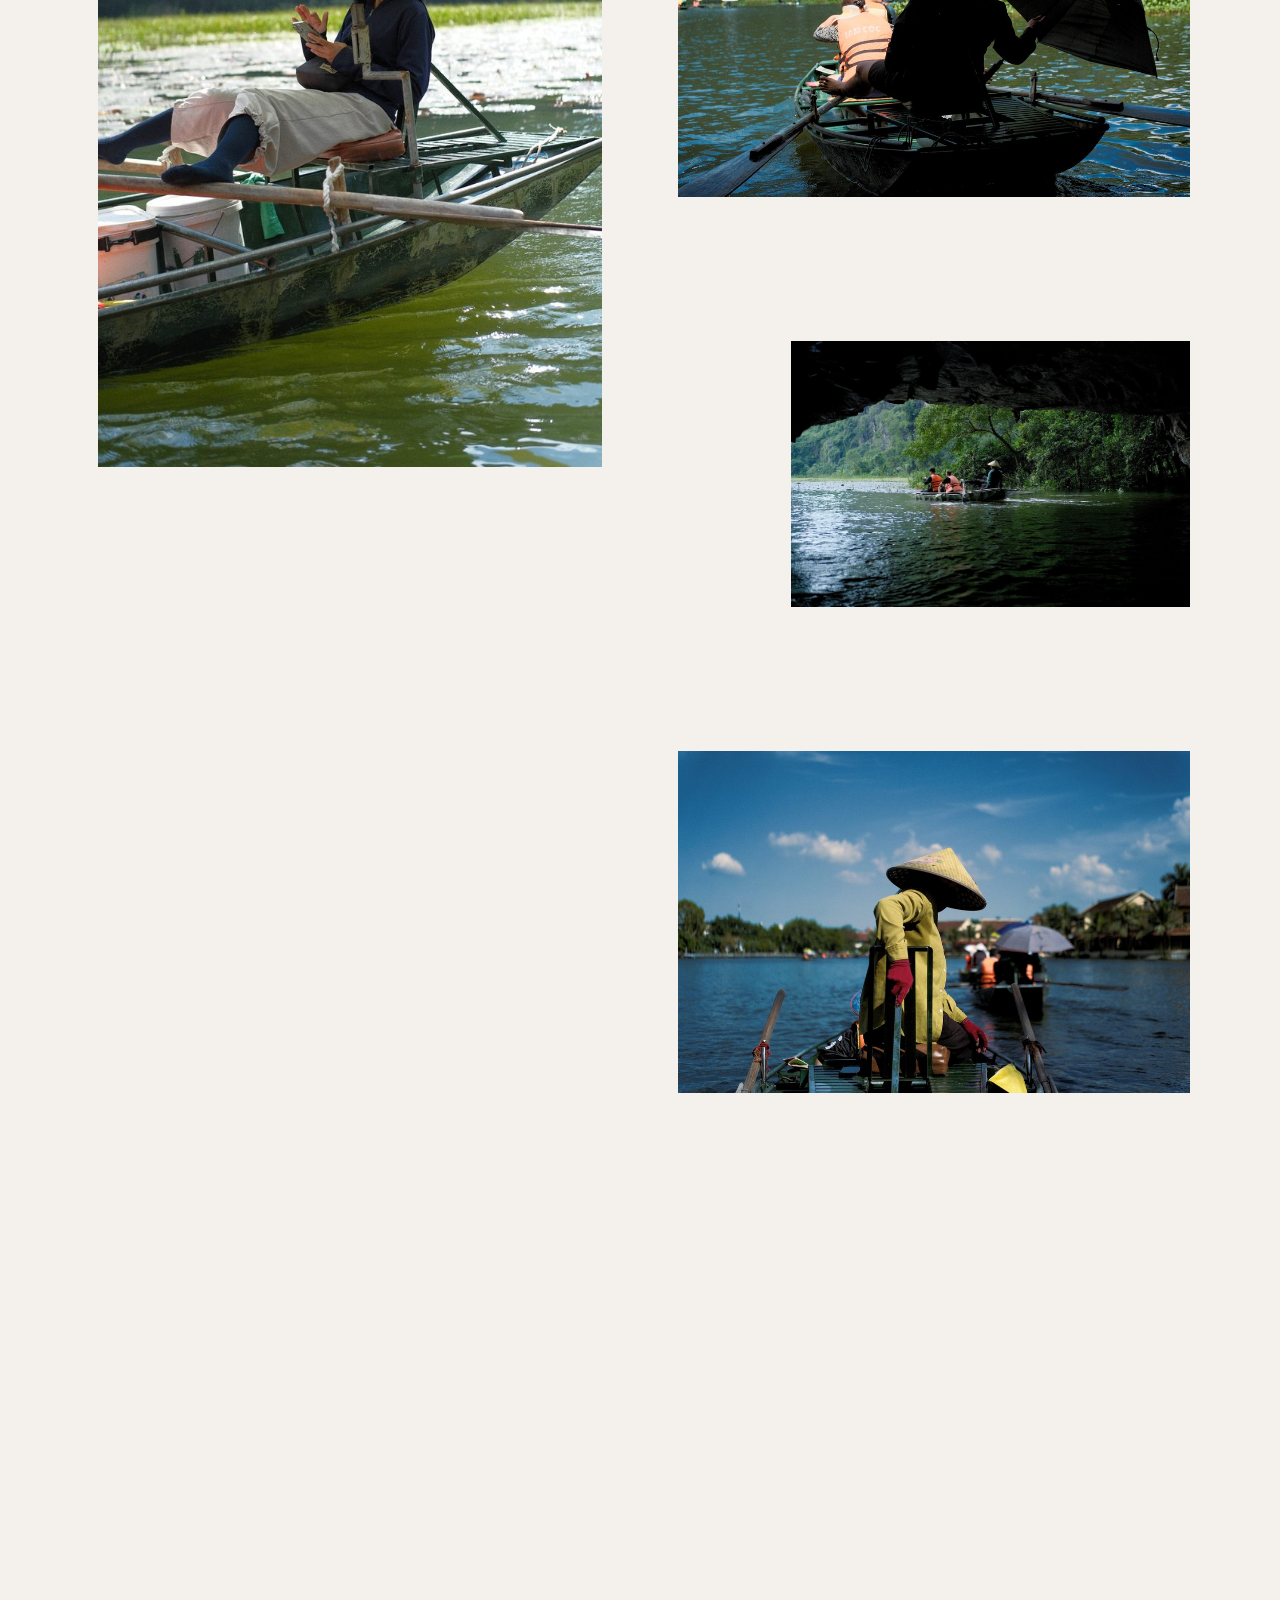
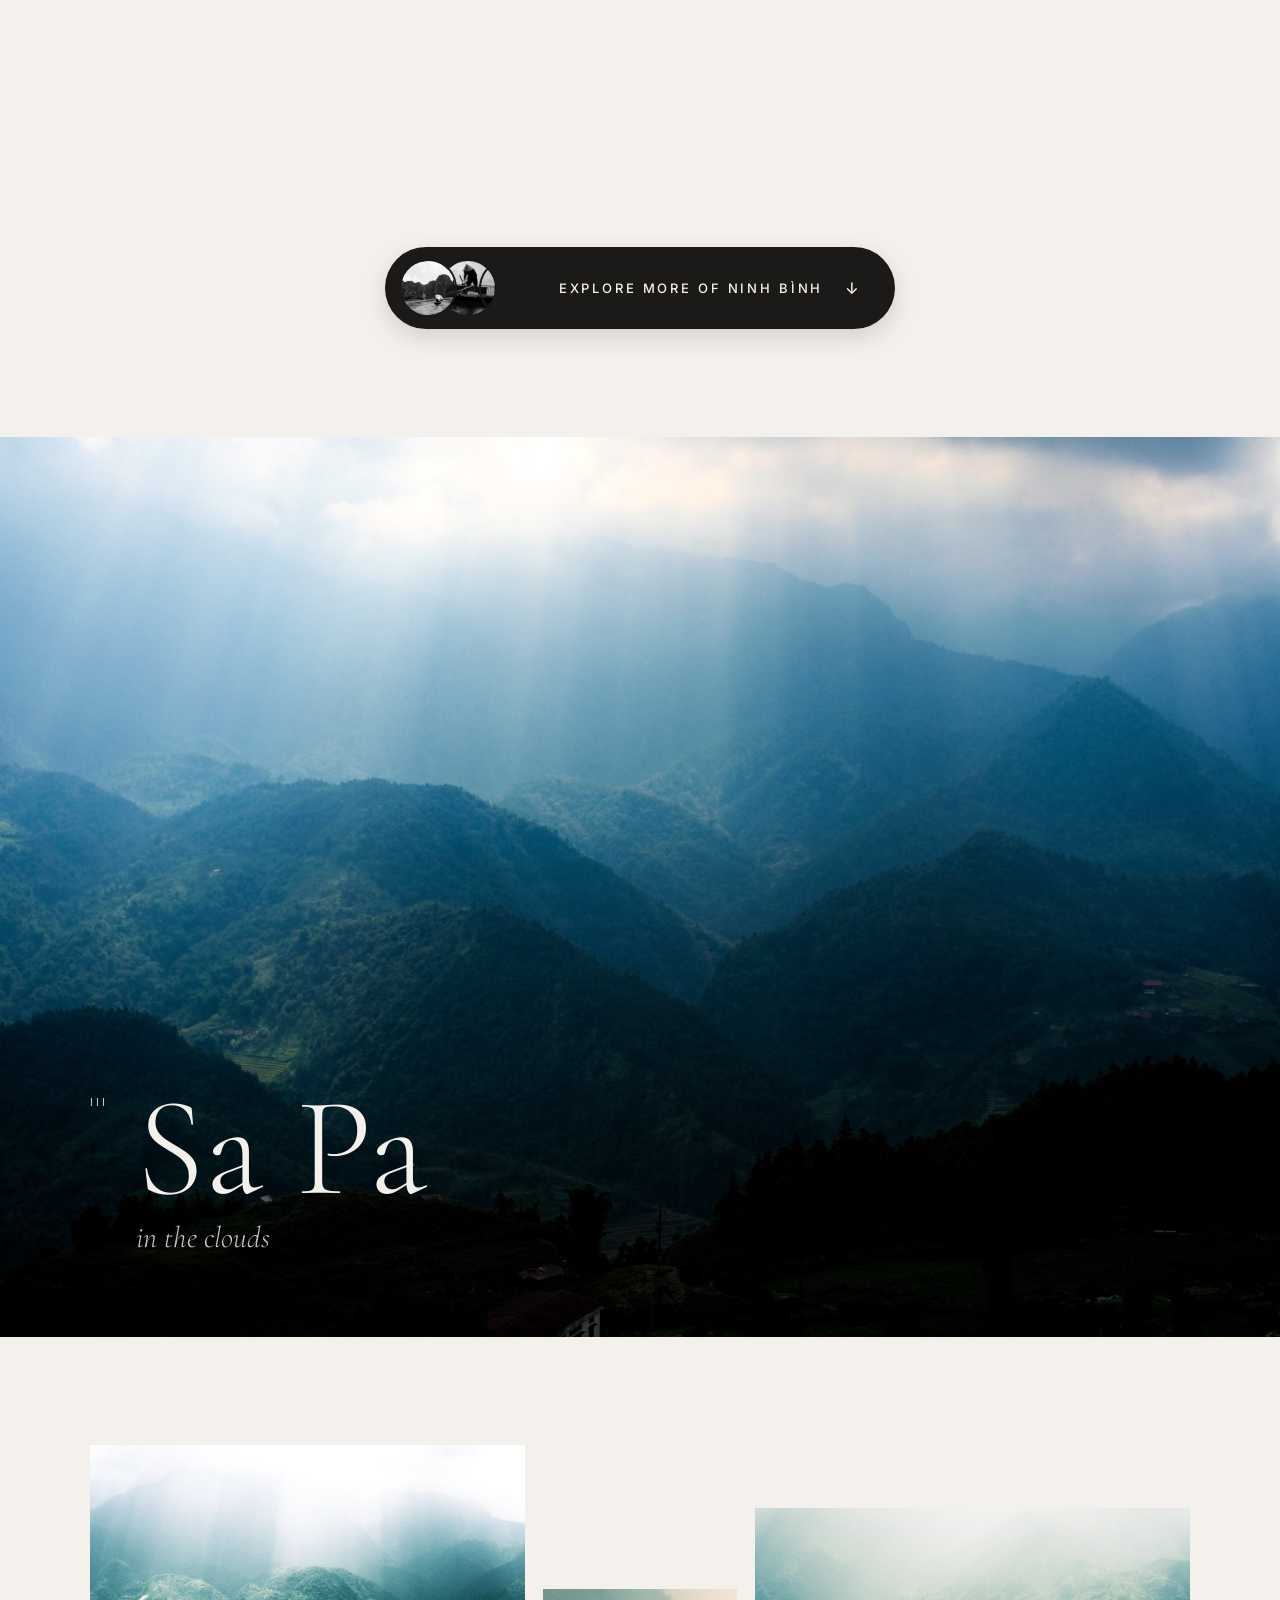
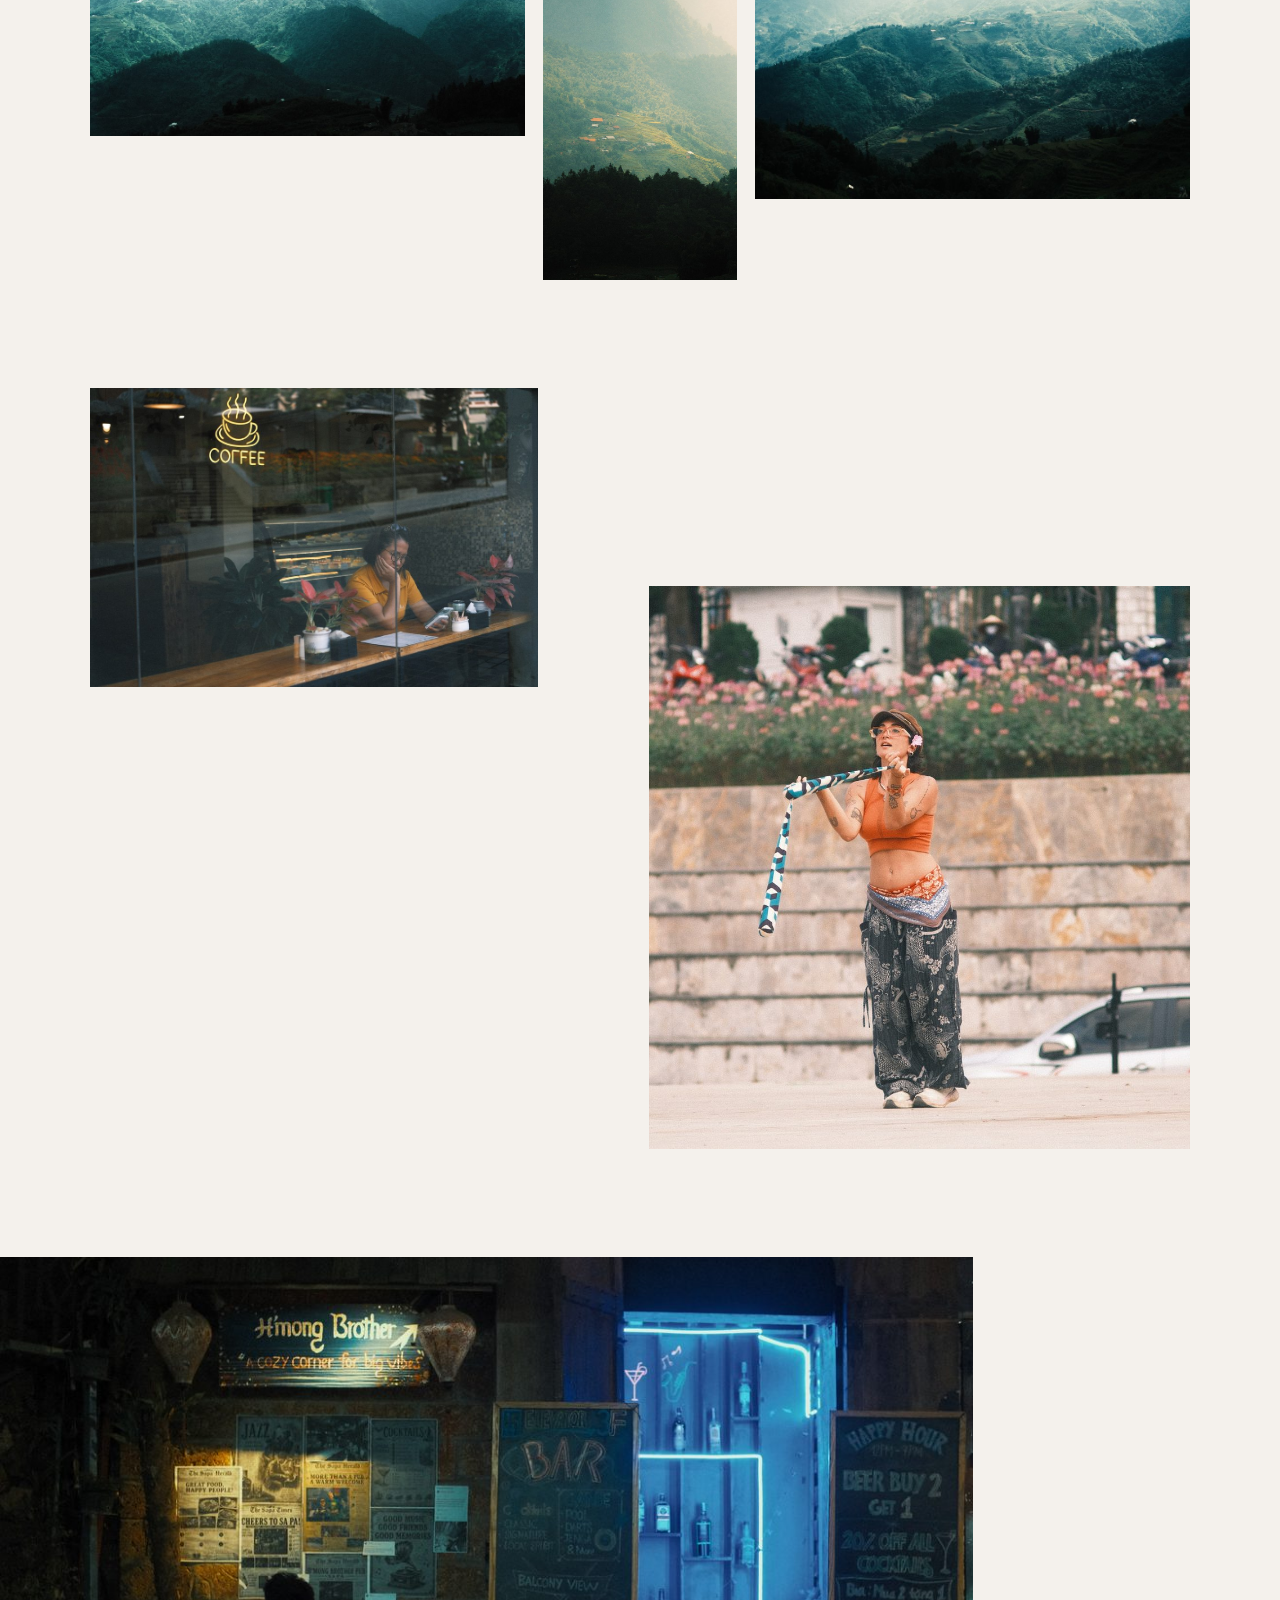
==== commit d522de85: "Add a night mode toggle (off by default, remembered per browser) Co-Authored-By: Claude Opus 5.5 <no" ====
--- a/index.html
+++ b/index.html
@@ -18,9 +18,18 @@
 <link rel="preconnect" href="https://fonts.gstatic.com" crossorigin>
 <link href="https://fonts.googleapis.com/css2?family=Cormorant+Garamond:ital,wght@0,300;0,400;1,300&family=Inter:wght@400;500&display=swap" rel="stylesheet">
 <link rel="stylesheet" href="style.css">
-<script>document.documentElement.classList.add('js')</script>
+<script>
+document.documentElement.classList.add('js');
+// Night mode is a per-viewer choice; apply it before the page draws so it never flashes light.
+try { if (localStorage.getItem('mode') === 'night') document.documentElement.classList.add('night'); } catch (e) {}
+</script>
 </head>
 <body data-tone="light">
+
+<button class="mode" type="button" aria-pressed="false" aria-label="Night mode" title="Night mode">
+  <svg class="moon" viewBox="0 0 24 24" width="18" height="18" fill="none" stroke="currentColor" stroke-width="1.5"><path d="M20 14.5A8 8 0 0 1 9.5 4a8 8 0 1 0 10.5 10.5z"/></svg>
+  <svg class="sun" viewBox="0 0 24 24" width="18" height="18" fill="none" stroke="currentColor" stroke-width="1.5"><circle cx="12" cy="12" r="4"/><path d="M12 2.5v2.5M12 19v2.5M2.5 12H5M19 12h2.5M5.3 5.3l1.8 1.8M16.9 16.9l1.8 1.8M5.3 18.7l1.8-1.8M16.9 7.1l1.8-1.8"/></svg>
+</button>
 
 <header class="intro" id="top">
   <div class="show" aria-hidden="true"><img src="img/show/9174.jpg" class="on" alt="" width="1000" height="1250"><img data-src="img/show/9770.jpg" alt="" width="1000" height="1250"><img data-src="img/show/9553.jpg" alt="" width="1000" height="1250"><img data-src="img/show/9389.jpg" alt="" width="1000" height="1250"><img data-src="img/show/0721.jpg" alt="" width="1000" height="1250"><img data-src="img/show/1027.jpg" alt="" width="1000" height="1250"><img data-src="img/show/2302.jpg" alt="" width="1000" height="1250"><img data-src="img/show/2474.jpg" alt="" width="1000" height="1250"><img data-src="img/show/1830.jpg" alt="" width="1000" height="1250"><img data-src="img/show/2098.jpg" alt="" width="1000" height="1250"></div>
--- a/style.css
+++ b/style.css
@@ -23,6 +23,26 @@
 body[data-tone="dark"] { background: var(--night); color: var(--night-ink); }
 body[data-tone="dark"] .muted, body[data-tone="dark"] .ch-head p { color: #8f8a82; }
 a { color: inherit; text-decoration: none; }
+
+/* ---------- night mode (off by default; the visitor's choice) ---------- */
+/* Swapping the page tokens turns every light section dark, so the whole site sits on one black. */
+html.night { --paper: #0f0f0e; --ink: #e9e5de; --muted: #8f8a82; color-scheme: dark; }
+html.night .show { background: #1c1b19; }
+html.night .about { border-top-color: rgba(255, 255, 255, .08); }
+.mode {
+  position: fixed; top: 14px; right: 14px; z-index: 5; width: 40px; height: 40px;
+  display: grid; place-items: center; border-radius: 50%; cursor: pointer;
+  border: 1px solid rgba(27, 26, 24, .14); color: var(--ink);
+  background: rgba(244, 241, 236, .72); -webkit-backdrop-filter: blur(8px); backdrop-filter: blur(8px);
+  transition: background-color .4s, color .4s, border-color .4s, transform .2s;
+}
+.mode:hover { transform: scale(1.06); }
+.mode:focus-visible { outline: 2px solid var(--flag-red); outline-offset: 2px; }
+body[data-tone="dark"] .mode, html.night .mode {
+  color: var(--night-ink); background: rgba(15, 15, 14, .6); border-color: rgba(233, 229, 222, .18);
+}
+.mode .sun, html.night .mode .moon { display: none; }
+html.night .mode .sun { display: block; }
 
 /* ---------- intro ---------- */
 .intro {
